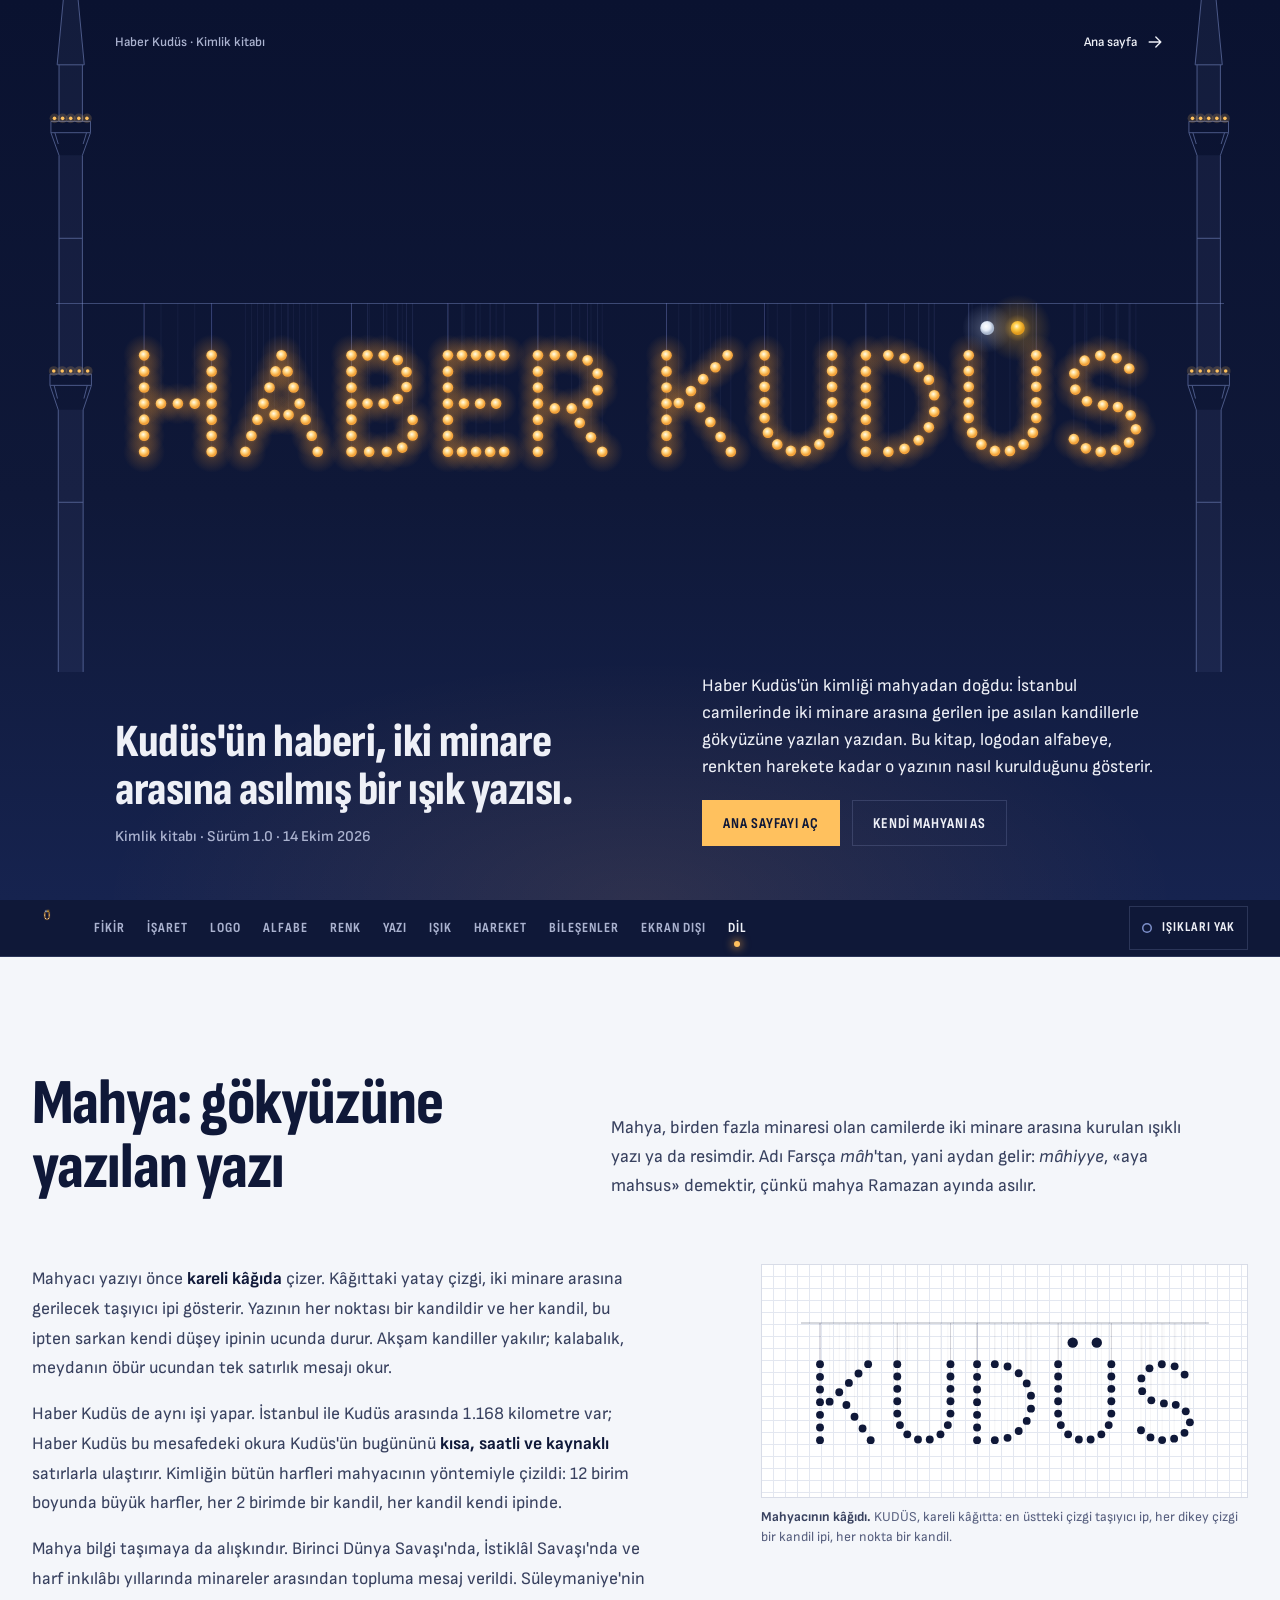
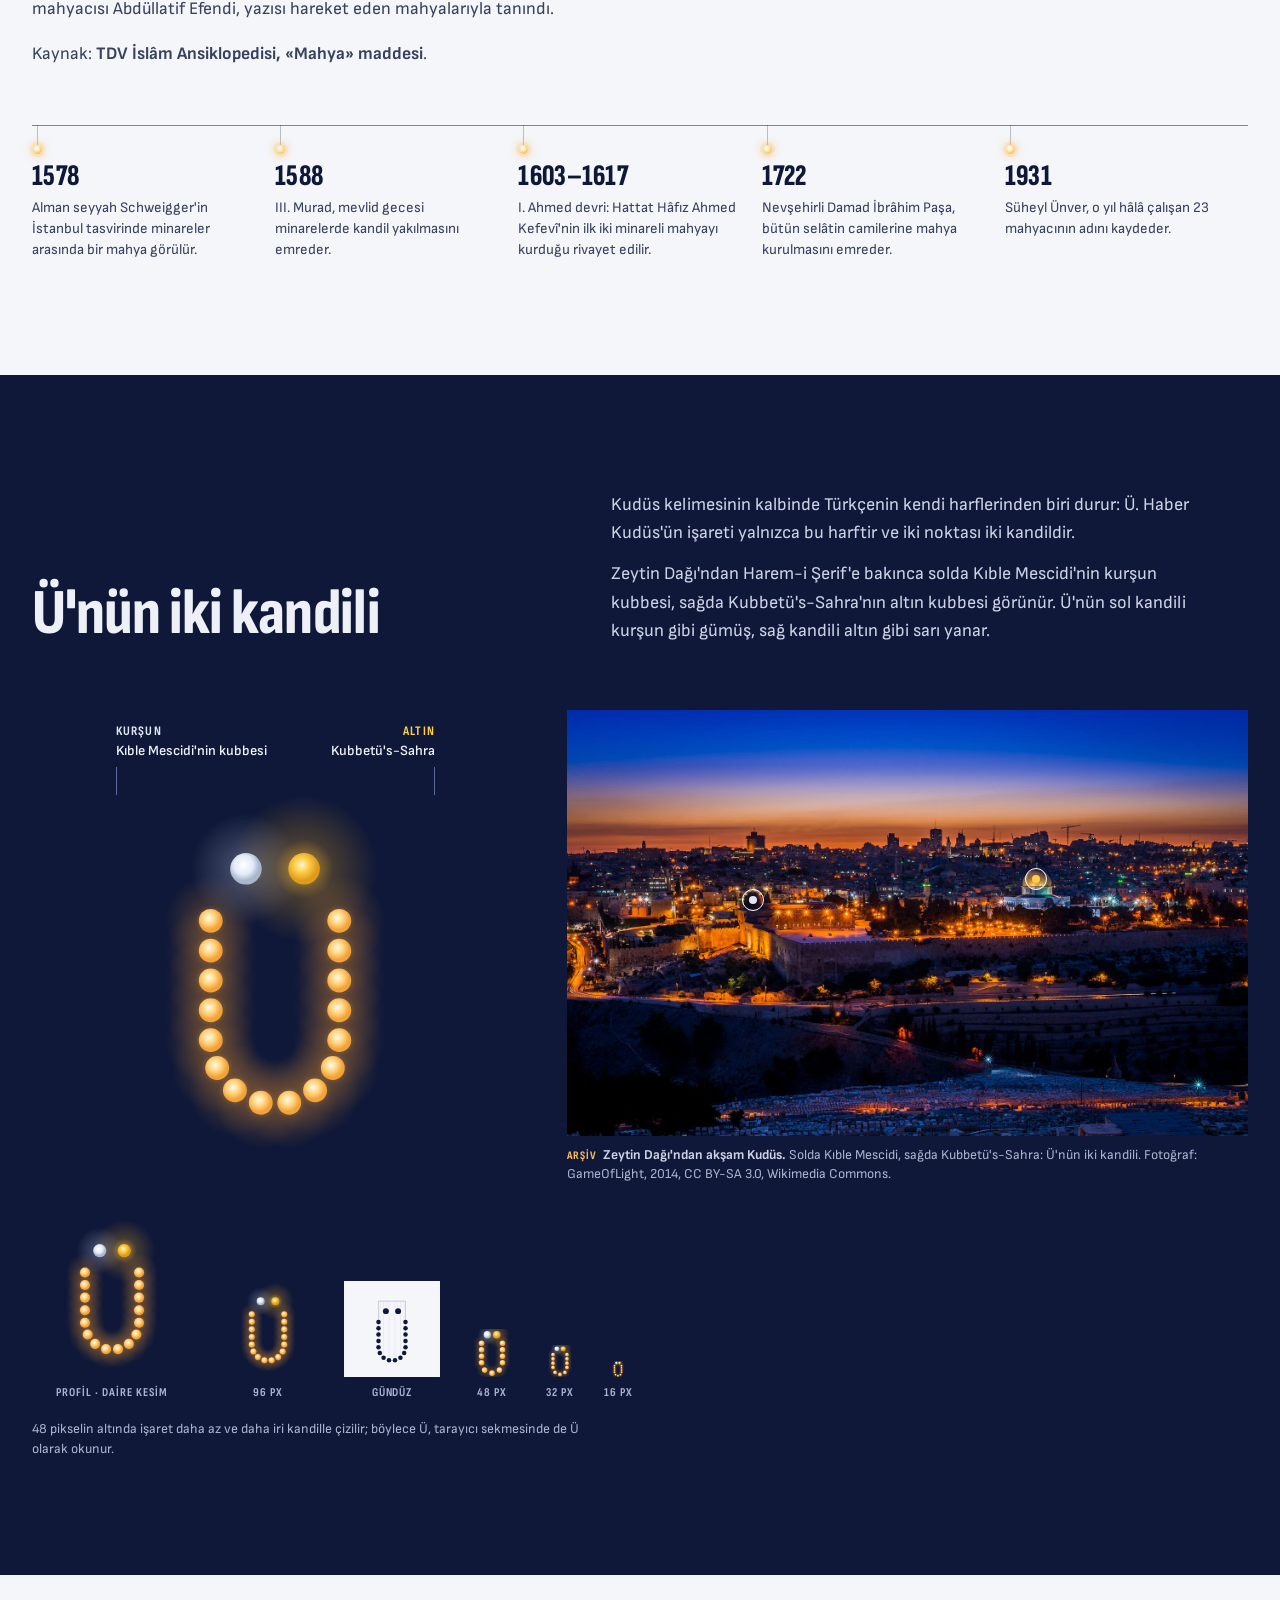
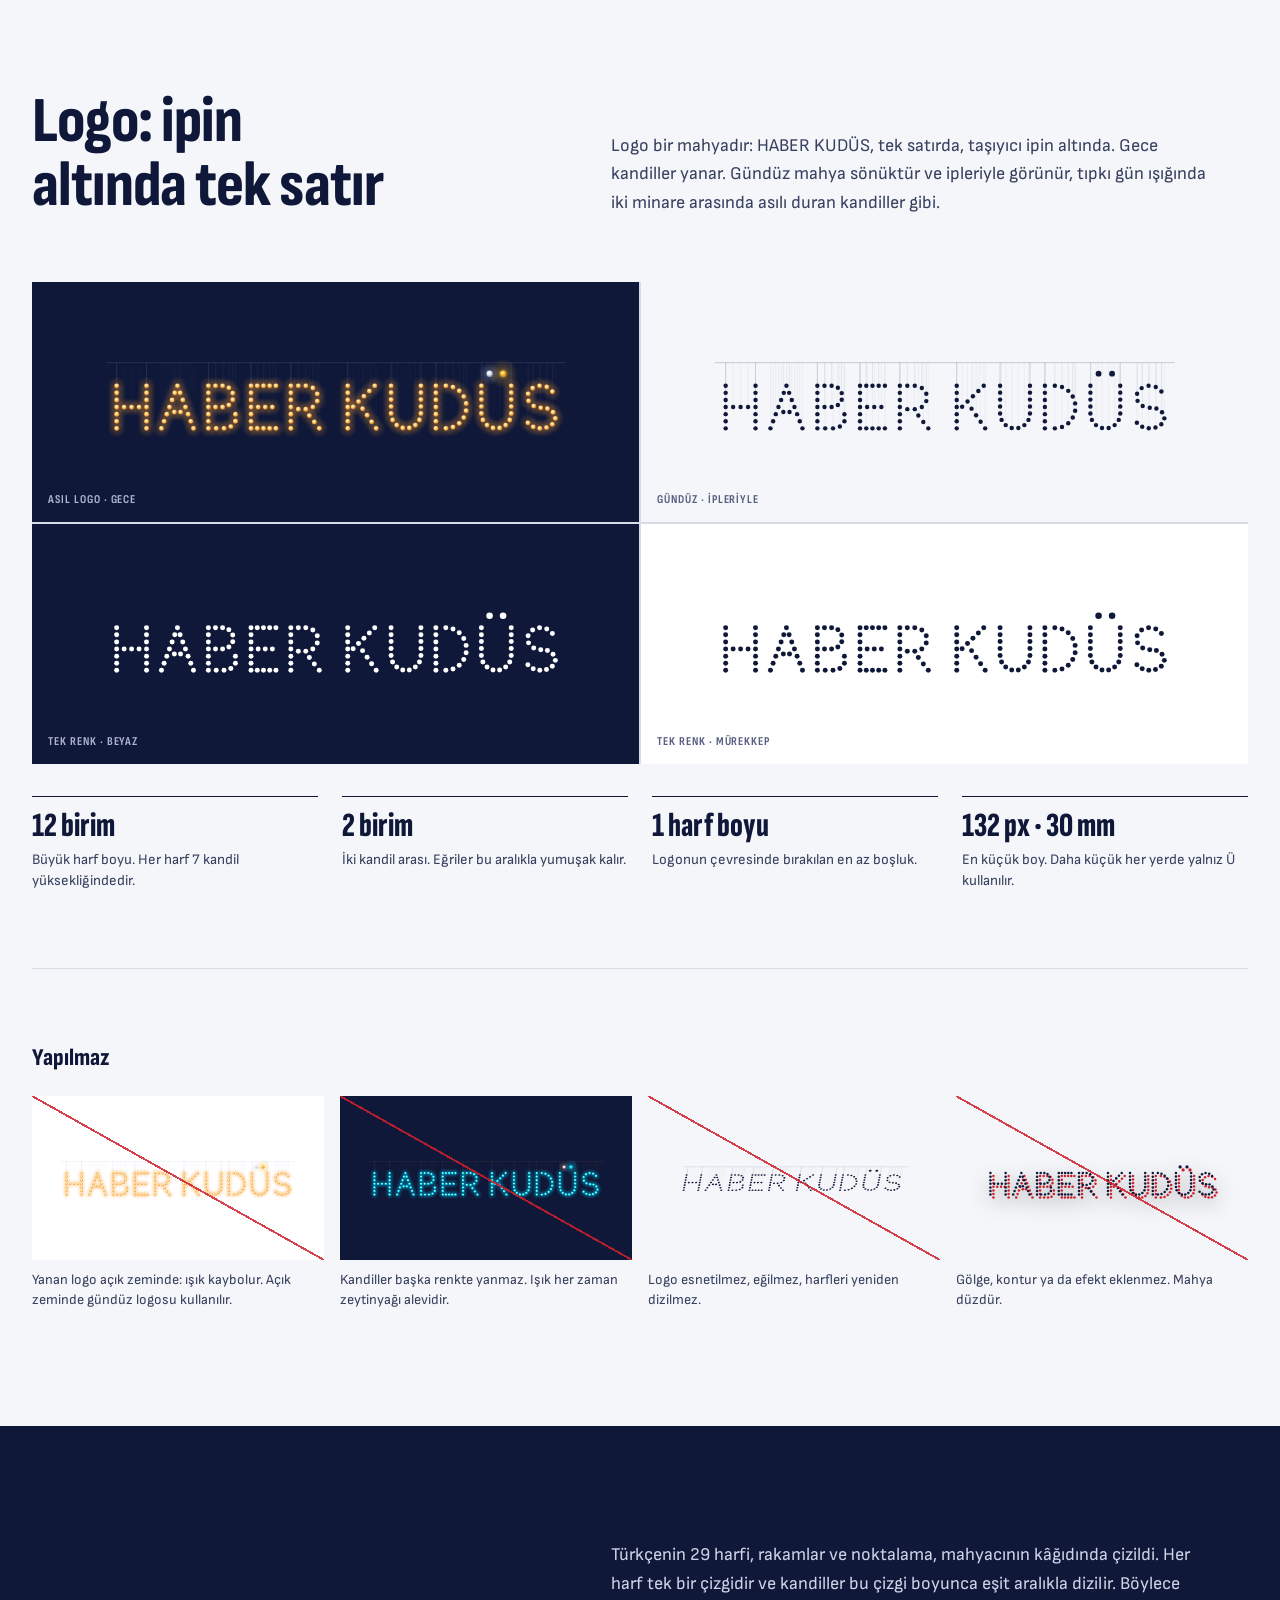
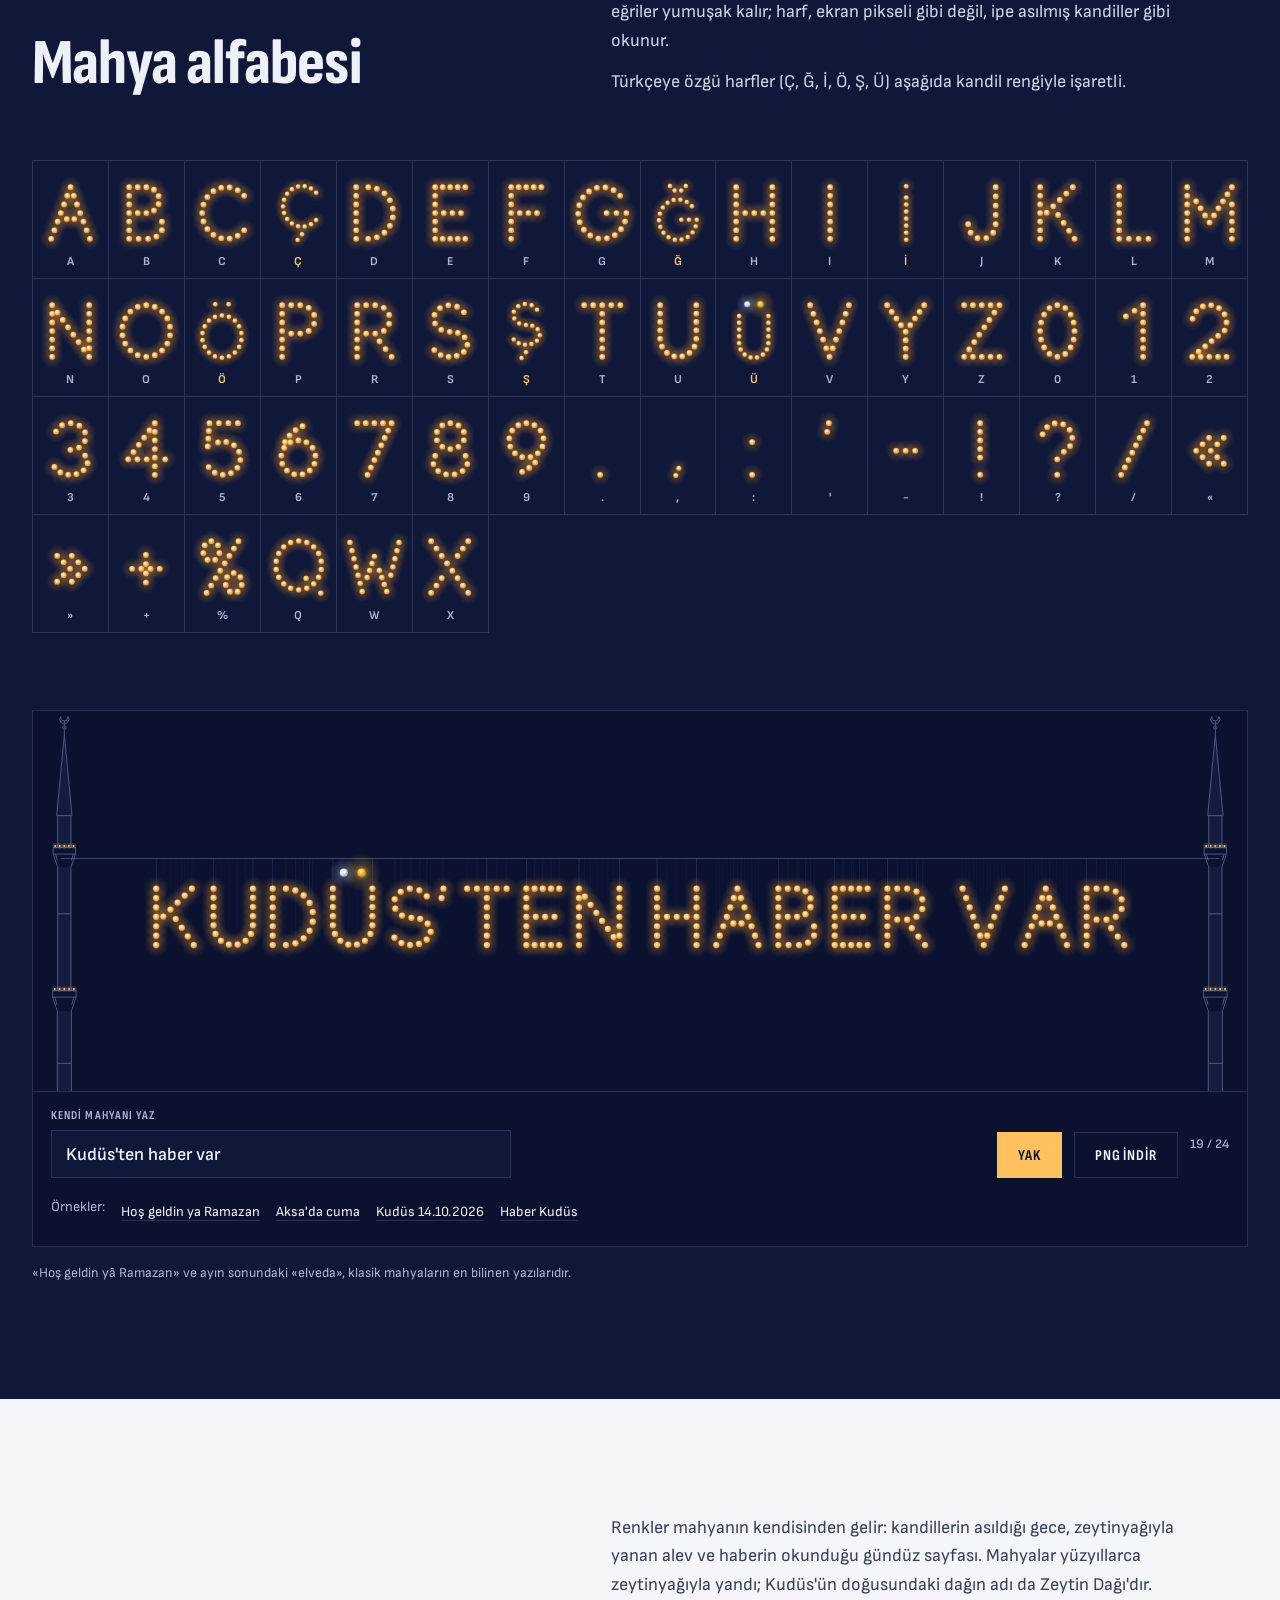
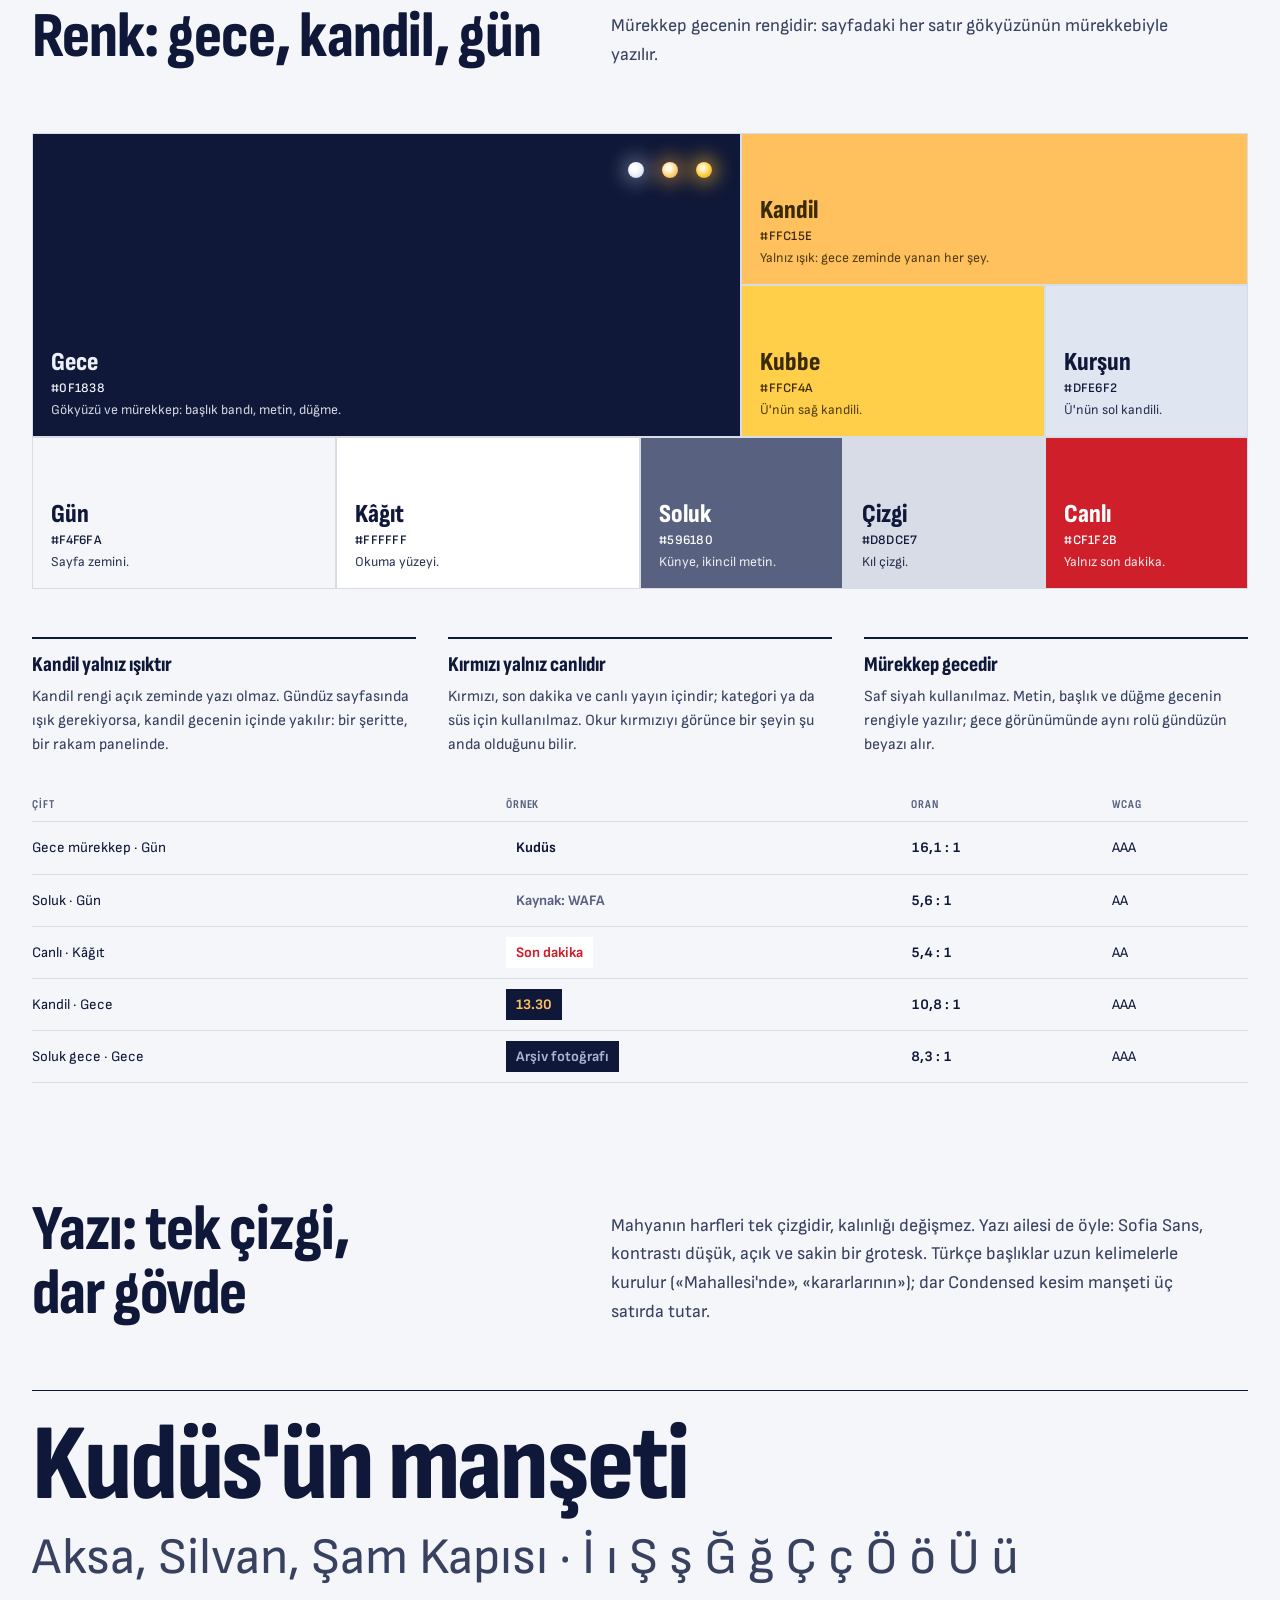
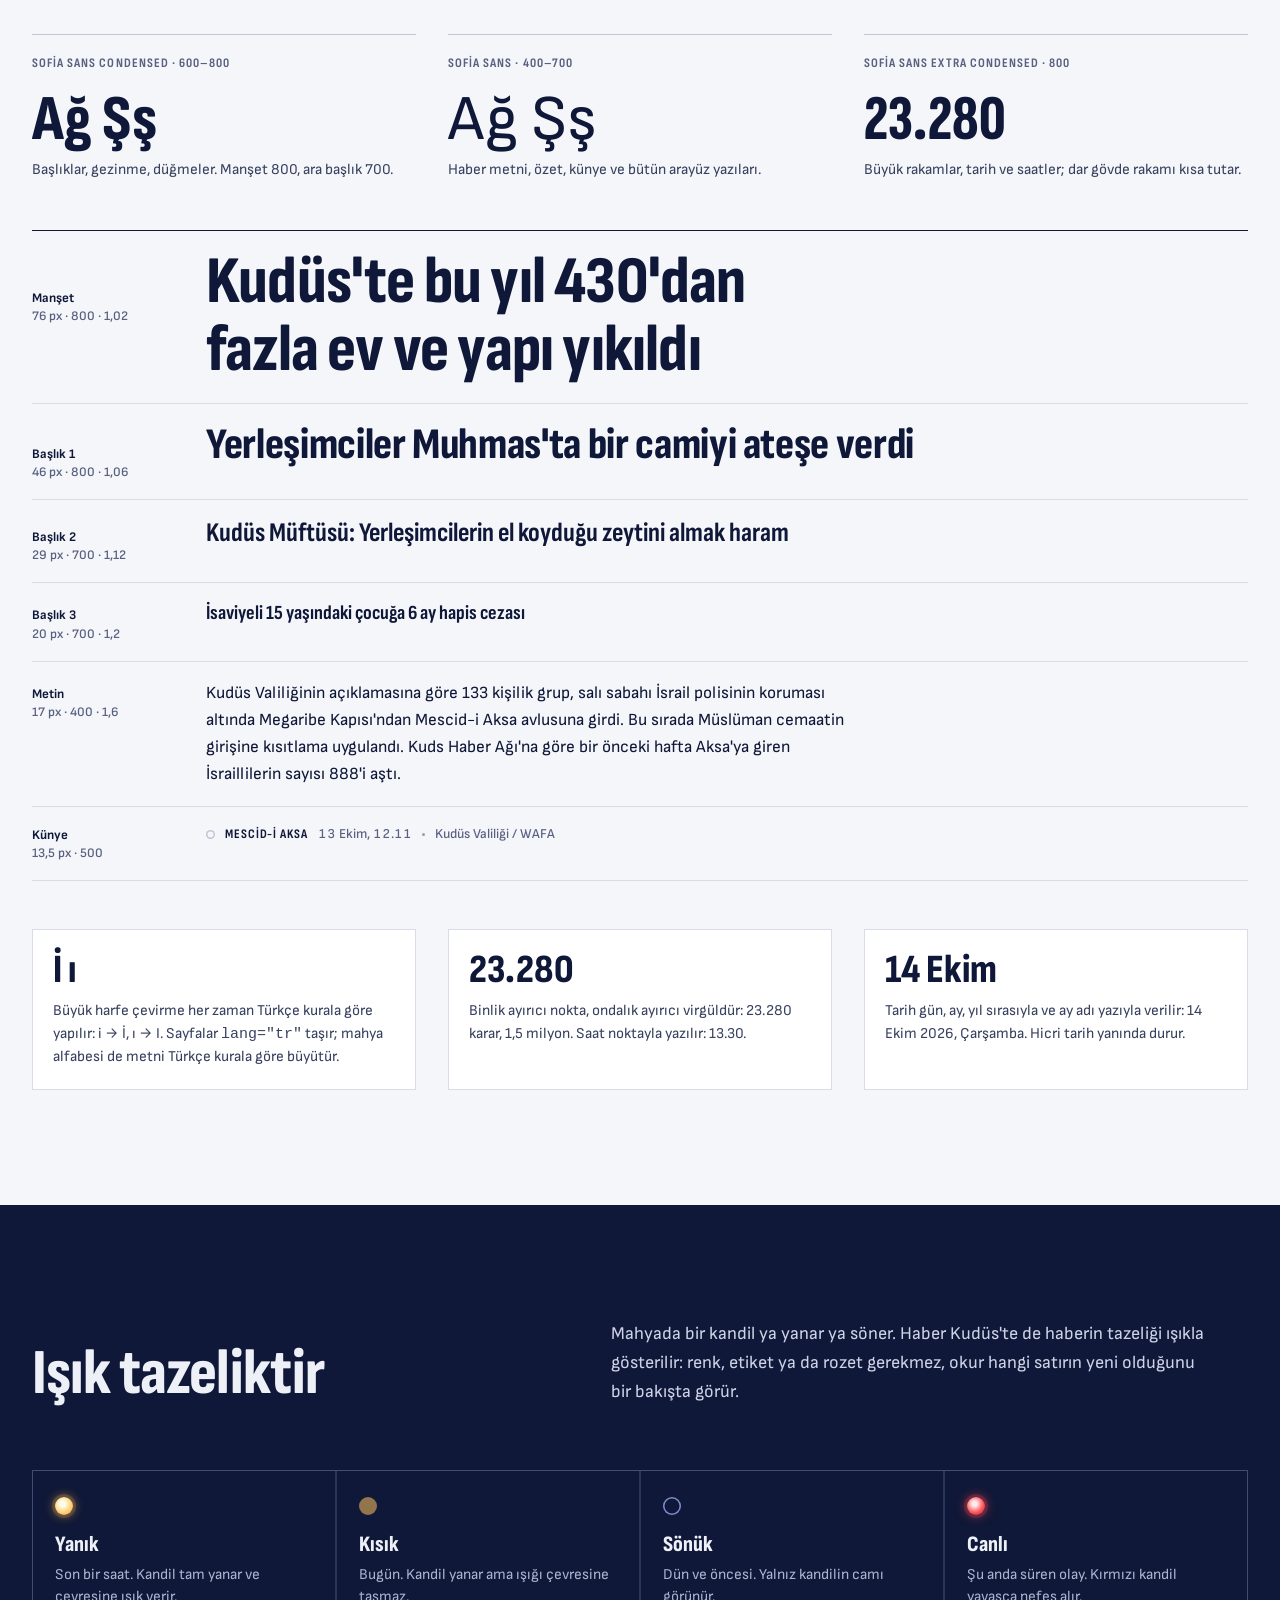
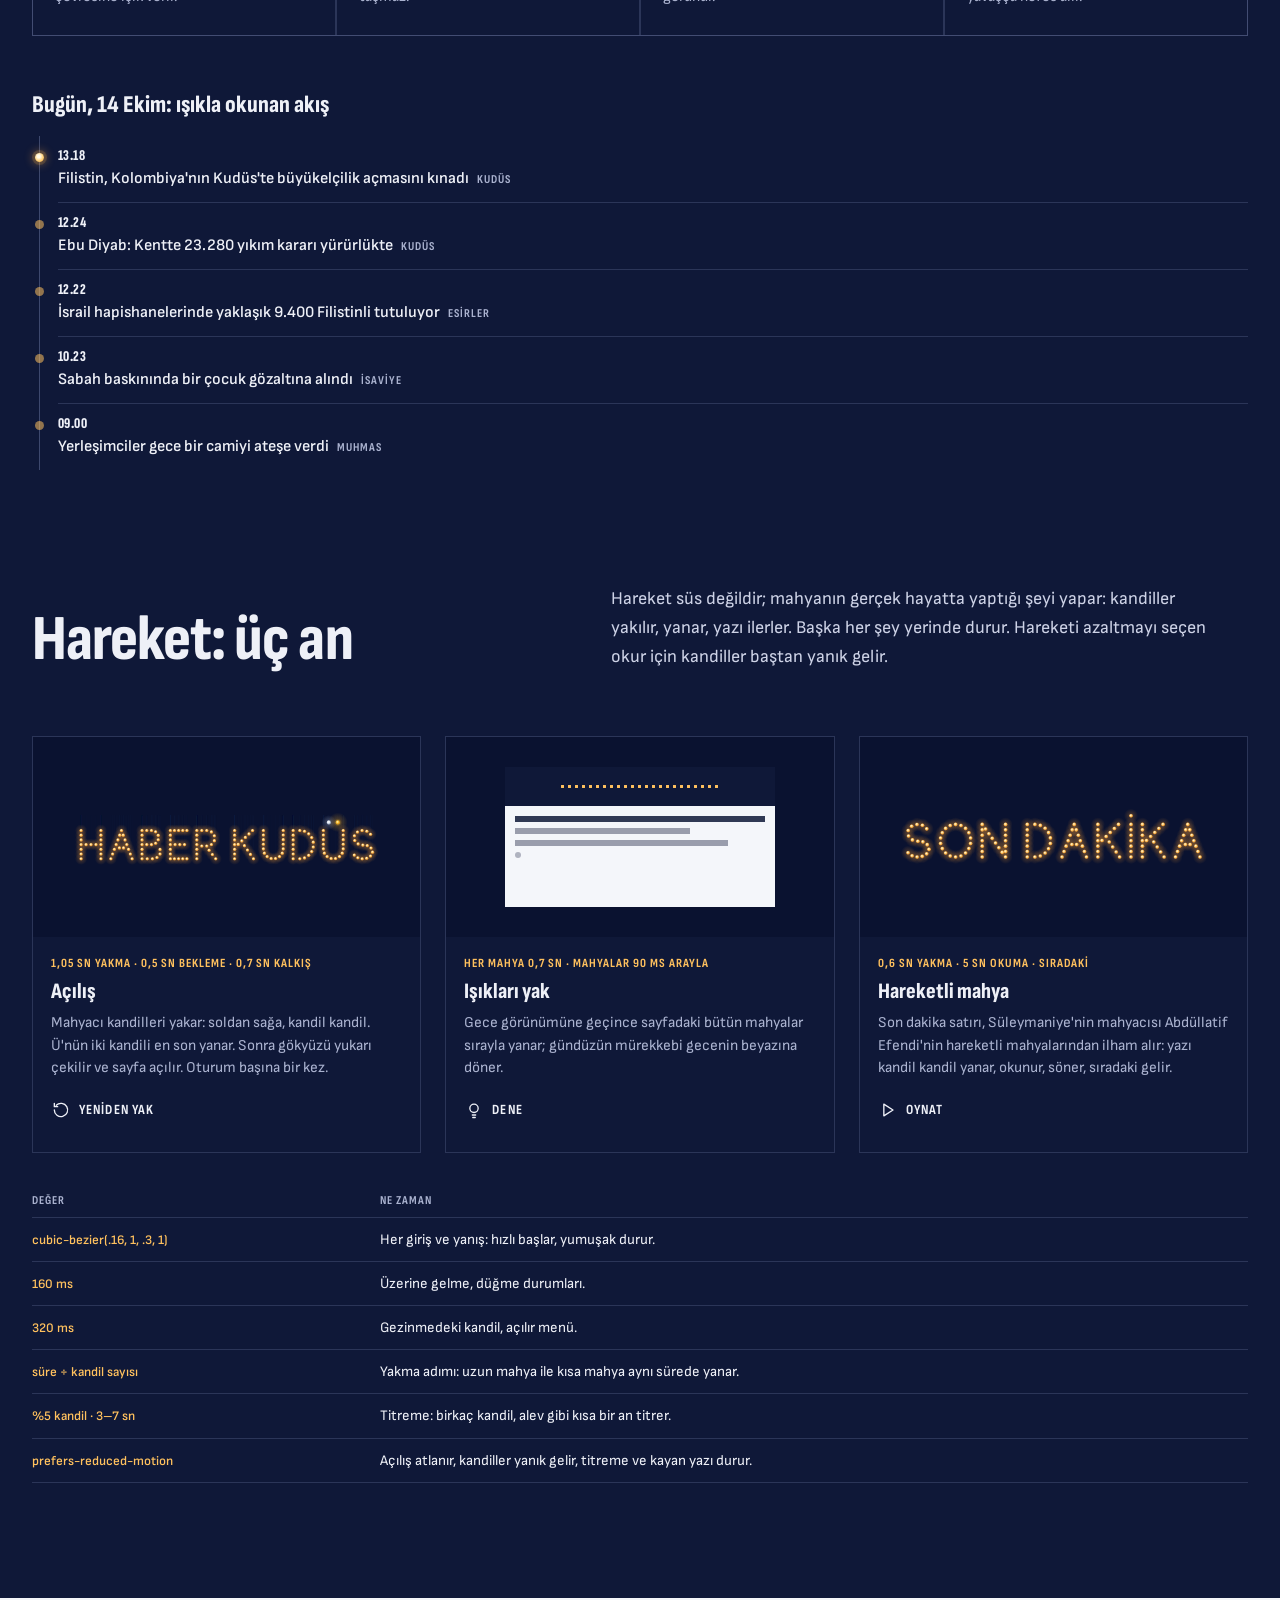
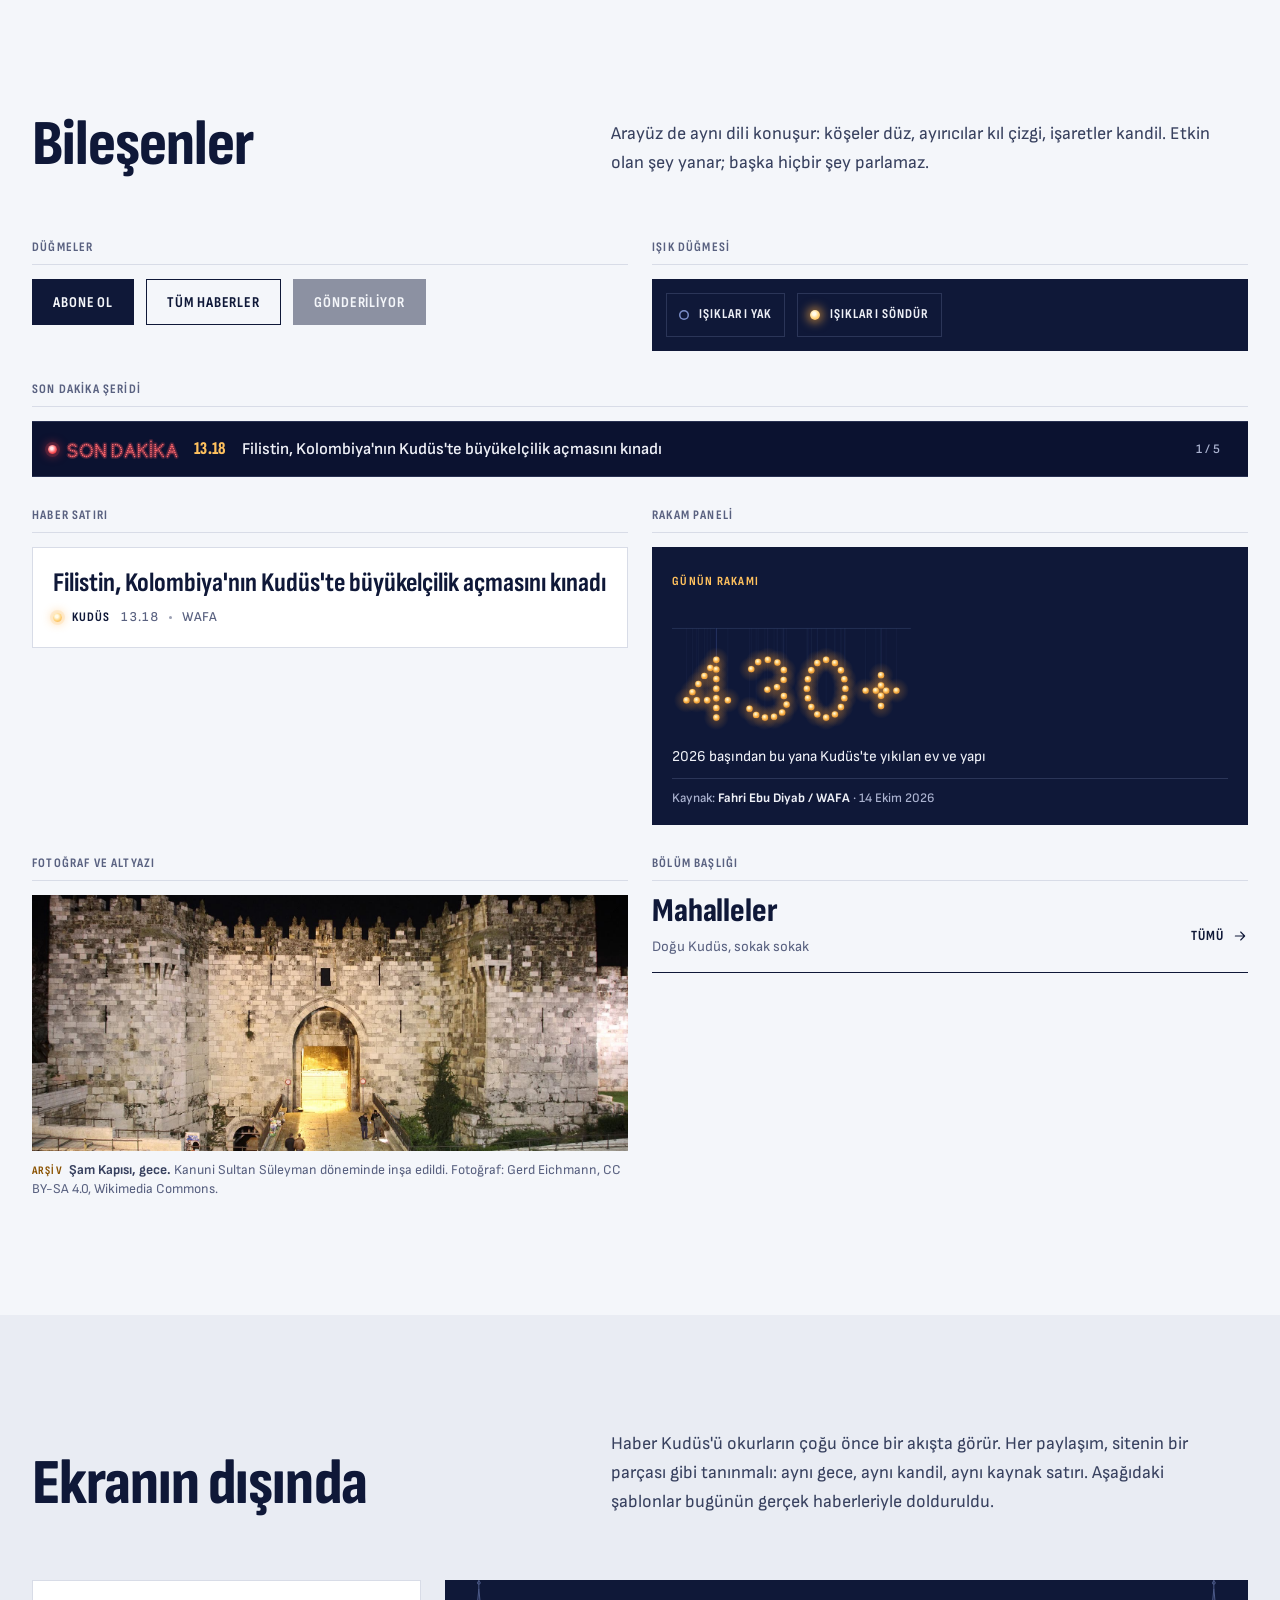
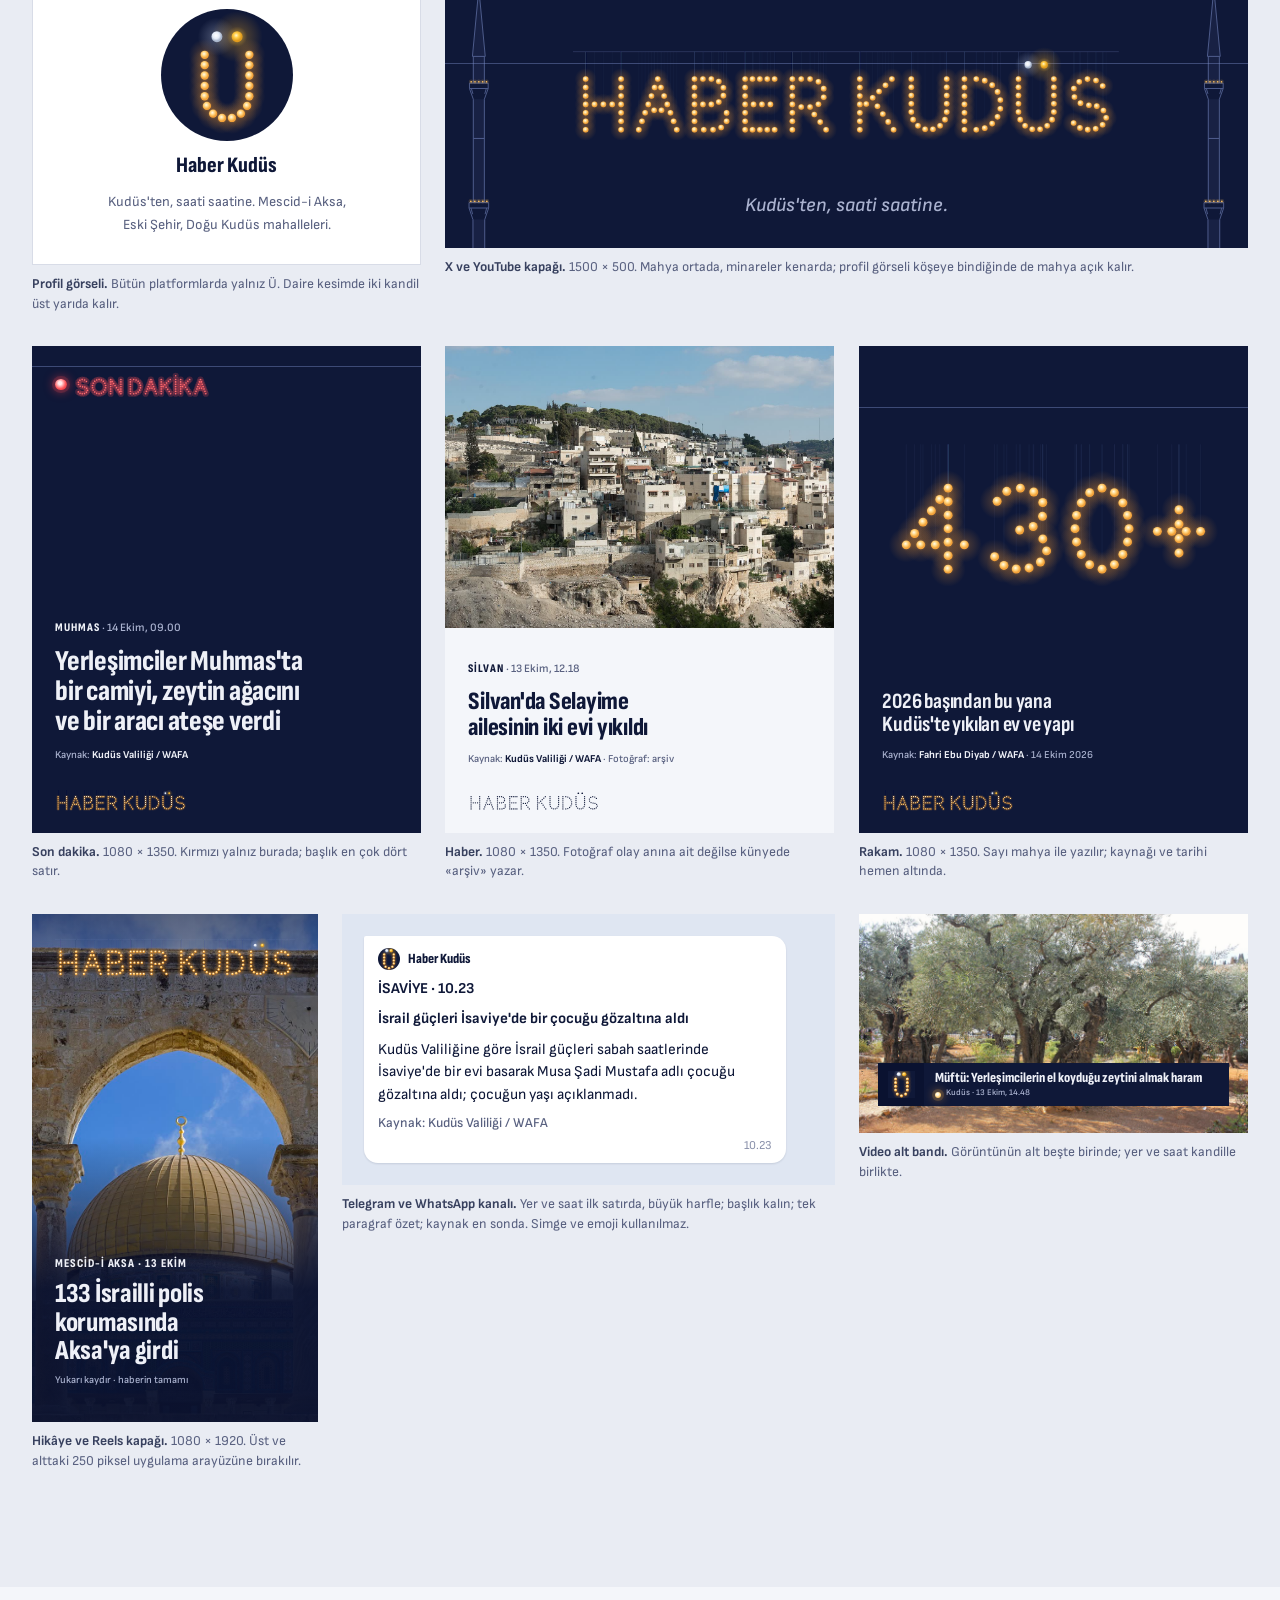
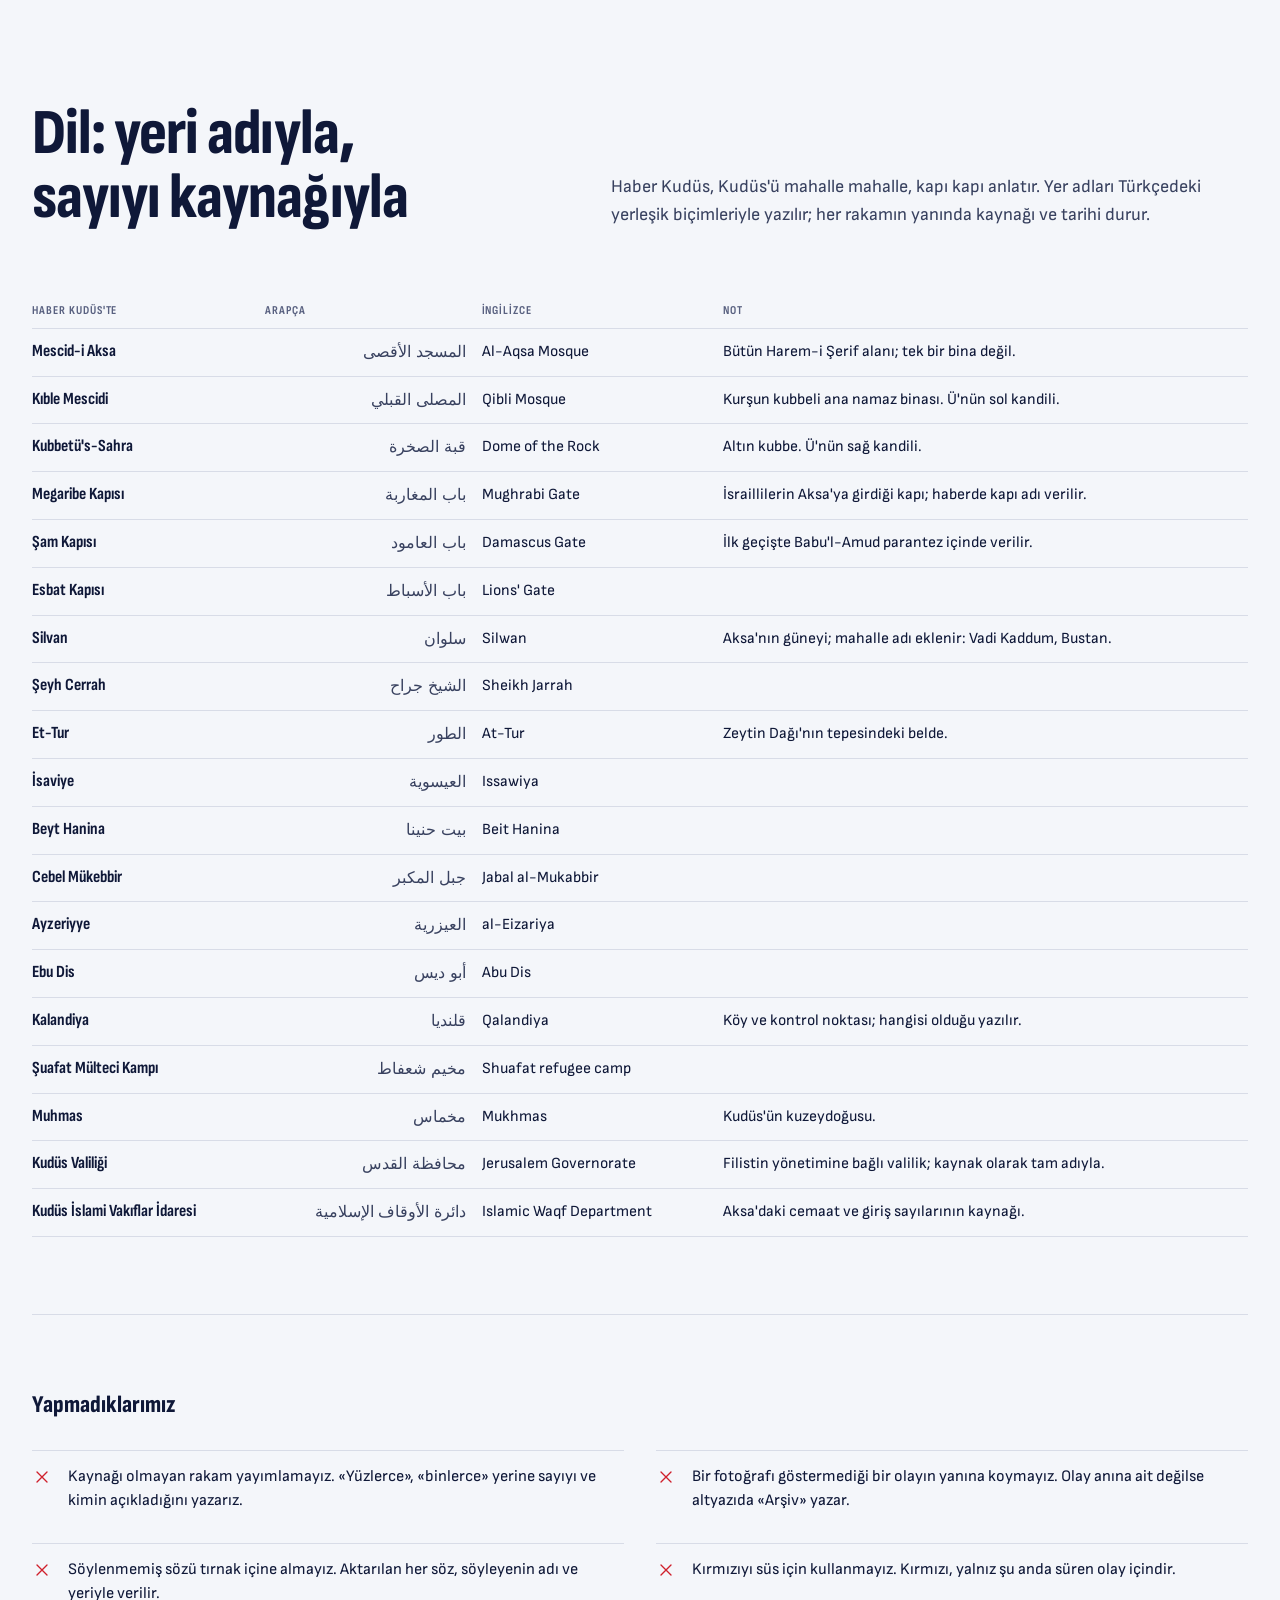
==== index.html @ 851c2f0e "Add Haber Kudüs mahya identity and homepage prototype Visual identity built from scratch around the " ====
<!doctype html>
<html lang="tr">
<head>
<meta charset="utf-8">
<meta name="viewport" content="width=device-width,initial-scale=1,viewport-fit=cover">
<meta name="robots" content="noindex,nofollow">
<title>Haber Kudüs — Kimlik kitabı</title>
<meta name="description" content="Haber Kudüs kurum kimliği: mahyadan doğan logo, alfabe, renk, yazı ve hareket.">
<meta name="theme-color" content="#0f1838">
<link rel="icon" href="assets/brand/favicon.svg?v=1" type="image/svg+xml">
<link rel="preconnect" href="https://fonts.googleapis.com">
<link rel="preconnect" href="https://fonts.gstatic.com" crossorigin>
<link href="https://fonts.googleapis.com/css2?family=Sofia+Sans:ital,wght@0,400;0,500;0,600;0,700;0,800;1,400;1,500&family=Sofia+Sans+Condensed:wght@600;700;800&family=Sofia+Sans+Extra+Condensed:wght@700;800&display=swap" rel="stylesheet">
<link rel="stylesheet" href="assets/css/kudus.css?v=1">
<link rel="stylesheet" href="assets/css/home.css?v=1">
<link rel="stylesheet" href="assets/css/brand.css?v=1">
<script>(function(d){d.classList.add('js');var t;try{t=localStorage.getItem('hk-tema')}catch(e){}if(!t&&matchMedia('(prefers-color-scheme: dark)').matches)t='dark';d.dataset.theme=t||'light';if(/[?&]cekim/.test(location.search))d.classList.add('cekim')})(document.documentElement)</script>
</head>
<body>
<!--
THESIS: Haber Kudüs is a mahya strung between Istanbul and Jerusalem: Jerusalem's news written in lamps for a Turkish reader. Refuses the Turkish portal (red SON DAKİKA band, slider, card grid) and the cream broadsheet.
OWN-WORLD: night indigo sky #0f1838 holding olive-oil lamps #ffc15e; cool day page #f4f6fa; ink is the night; red only for live. Lamps sampled along monoline glyphs, each on its thread from one carrier rope; two pencil minarets bound every sky. Sofia Sans Condensed / Sofia Sans; square corners; hairlines; light = freshness.
STORY: the book shows how the mahya becomes a logo, an alphabet, a palette, a light grammar and social formats, and lets the reader hang their own mahya.
FIRST VIEWPORT: full night sky, minarets at both edges, rope, HABER KUDÜS lighting lamp by lamp, title and two actions below.
FORM: model pick (my grounded #1, Mahya); seed b1a0cf79.
FINISH: unreviewed and undocumented is unfinished; this build ends with the finish review, the verdict, and DESIGN.md
-->
<a class="skip" href="#fikir">İçeriğe geç</a>

<header class="kapak" id="kapak">
  <div class="kapak__ust">
    <span>Haber Kudüs · Kimlik kitabı</span>
    <a href="home.html">Ana sayfa <svg class="ico" viewBox="0 0 24 24" aria-hidden="true"><path d="M5 12h14M13 6l6 6-6 6"/></svg></a>
  </div>
  <div class="kapak__sahne">
    <!--@mahya:minare-sol--><svg xmlns="http://www.w3.org/2000/svg" viewBox="0 0 40 420" class="minare" aria-hidden="true" focusable="false" data-minare="sol"><path class="minare__shade" d="M20 22L12.8 98H27.2Z M13.8 98H26.2V128H13.8Z M13.8 146H26.2V262H13.8Z M13.4 281H26.6V420H13.4Z"/><path class="minare__body" d="M20 22V9M18.4 15.5a1.6 1.6 0 1 0 3.2 0a1.6 1.6 0 1 0 -3.2 0M23.2 5.2a4.2 4.2 0 1 1 -6.4 0a3.3 3.3 0 1 0 6.4 0M20 22L12.8 98H27.2ZM13.8 98V128M26.2 98V128M9.5 128H30.5V134H9.5ZM9.5 134L13.8 146M30.5 134L26.2 146M11.6 134L13.4 140M28.4 134L26.6 140M13.8 146V262M26.2 146V262M13.8 190H26.2M9 262H31V268H9ZM9 268L13.4 281M31 268L26.6 281M11.2 268L13 275M28.8 268L27 275M13.4 281V420M26.6 281V420M13.4 330H26.6"/><circle class="minare__glow" cx="11.4" cy="126.4" r="2.6"/><circle class="minare__lamp" cx="11.4" cy="126.4" r=".95"/><circle class="minare__glow" cx="15.7" cy="126.4" r="2.6"/><circle class="minare__lamp" cx="15.7" cy="126.4" r=".95"/><circle class="minare__glow" cx="20" cy="126.4" r="2.6"/><circle class="minare__lamp" cx="20" cy="126.4" r=".95"/><circle class="minare__glow" cx="24.3" cy="126.4" r="2.6"/><circle class="minare__lamp" cx="24.3" cy="126.4" r=".95"/><circle class="minare__glow" cx="28.6" cy="126.4" r="2.6"/><circle class="minare__lamp" cx="28.6" cy="126.4" r=".95"/><circle class="minare__glow" cx="11" cy="260.4" r="2.6"/><circle class="minare__lamp" cx="11" cy="260.4" r=".95"/><circle class="minare__glow" cx="15.5" cy="260.4" r="2.6"/><circle class="minare__lamp" cx="15.5" cy="260.4" r=".95"/><circle class="minare__glow" cx="20" cy="260.4" r="2.6"/><circle class="minare__lamp" cx="20" cy="260.4" r=".95"/><circle class="minare__glow" cx="24.5" cy="260.4" r="2.6"/><circle class="minare__lamp" cx="24.5" cy="260.4" r=".95"/><circle class="minare__glow" cx="29" cy="260.4" r="2.6"/><circle class="minare__lamp" cx="29" cy="260.4" r=".95"/></svg><!--/@mahya-->
    <!--@mahya:minare-sag--><svg xmlns="http://www.w3.org/2000/svg" viewBox="0 0 40 420" class="minare" aria-hidden="true" focusable="false" data-minare="sag"><path class="minare__shade" d="M20 22L12.8 98H27.2Z M13.8 98H26.2V128H13.8Z M13.8 146H26.2V262H13.8Z M13.4 281H26.6V420H13.4Z"/><path class="minare__body" d="M20 22V9M18.4 15.5a1.6 1.6 0 1 0 3.2 0a1.6 1.6 0 1 0 -3.2 0M23.2 5.2a4.2 4.2 0 1 1 -6.4 0a3.3 3.3 0 1 0 6.4 0M20 22L12.8 98H27.2ZM13.8 98V128M26.2 98V128M9.5 128H30.5V134H9.5ZM9.5 134L13.8 146M30.5 134L26.2 146M11.6 134L13.4 140M28.4 134L26.6 140M13.8 146V262M26.2 146V262M13.8 190H26.2M9 262H31V268H9ZM9 268L13.4 281M31 268L26.6 281M11.2 268L13 275M28.8 268L27 275M13.4 281V420M26.6 281V420M13.4 330H26.6"/><circle class="minare__glow" cx="11.4" cy="126.4" r="2.6"/><circle class="minare__lamp" cx="11.4" cy="126.4" r=".95"/><circle class="minare__glow" cx="15.7" cy="126.4" r="2.6"/><circle class="minare__lamp" cx="15.7" cy="126.4" r=".95"/><circle class="minare__glow" cx="20" cy="126.4" r="2.6"/><circle class="minare__lamp" cx="20" cy="126.4" r=".95"/><circle class="minare__glow" cx="24.3" cy="126.4" r="2.6"/><circle class="minare__lamp" cx="24.3" cy="126.4" r=".95"/><circle class="minare__glow" cx="28.6" cy="126.4" r="2.6"/><circle class="minare__lamp" cx="28.6" cy="126.4" r=".95"/><circle class="minare__glow" cx="11" cy="260.4" r="2.6"/><circle class="minare__lamp" cx="11" cy="260.4" r=".95"/><circle class="minare__glow" cx="15.5" cy="260.4" r="2.6"/><circle class="minare__lamp" cx="15.5" cy="260.4" r=".95"/><circle class="minare__glow" cx="20" cy="260.4" r="2.6"/><circle class="minare__lamp" cx="20" cy="260.4" r=".95"/><circle class="minare__glow" cx="24.5" cy="260.4" r="2.6"/><circle class="minare__lamp" cx="24.5" cy="260.4" r=".95"/><circle class="minare__glow" cx="29" cy="260.4" r="2.6"/><circle class="minare__lamp" cx="29" cy="260.4" r=".95"/></svg><!--/@mahya-->
    <span class="kapak__ip" data-ip aria-hidden="true"></span>
    <!--@mahya:masthead--><svg xmlns="http://www.w3.org/2000/svg" viewBox="-3 -9.5 129.4 24.5" class="mahya mahya--night" role="img" aria-label="Haber Kudüs" data-mahya="masthead"><defs><radialGradient id="mhh"><stop offset="0" stop-color="#ffb648" stop-opacity=".55"/><stop offset=".35" stop-color="#ff9f2e" stop-opacity=".18"/><stop offset="1" stop-color="#ff9f2e" stop-opacity="0"/></radialGradient><radialGradient id="mhc" cx=".42" cy=".38"><stop offset="0" stop-color="#fffbe9"/><stop offset=".55" stop-color="#ffd27a"/><stop offset="1" stop-color="#f3a23a"/></radialGradient><radialGradient id="mhk" cx=".42" cy=".38"><stop offset="0" stop-color="#fff6d1"/><stop offset=".45" stop-color="#ffcf4a"/><stop offset="1" stop-color="#e09a1c"/></radialGradient><radialGradient id="mhs" cx=".42" cy=".38"><stop offset="0" stop-color="#ffffff"/><stop offset=".6" stop-color="#e4ebf7"/><stop offset="1" stop-color="#a9b6cc"/></radialGradient><radialGradient id="mhkh"><stop offset="0" stop-color="#ffc83a" stop-opacity=".75"/><stop offset=".4" stop-color="#ffb21f" stop-opacity=".22"/><stop offset="1" stop-color="#ffb21f" stop-opacity="0"/></radialGradient><radialGradient id="mhsh"><stop offset="0" stop-color="#dfe8ff" stop-opacity=".3"/><stop offset="1" stop-color="#dfe8ff" stop-opacity="0"/></radialGradient></defs><g class="mahya__rig"><line class="mahya__rope" x1="-3" y1="-6.5" x2="126.4" y2="-6.5"/><path class="mahya__threads" d="M0 -6.5V0M0 -6.5V2M0 -6.5V4M0 -6.5V6M0 -6.5V8M0 -6.5V10M0 -6.5V12M8.4 -6.5V0M8.4 -6.5V2M8.4 -6.5V4M8.4 -6.5V6M8.4 -6.5V8M8.4 -6.5V10M8.4 -6.5V12M2.1 -6.5V6M4.2 -6.5V6M6.3 -6.5V6M12.6 -6.5V12M13.35 -6.5V10M14.1 -6.5V8M14.85 -6.5V6M15.6 -6.5V4M16.35 -6.5V2M17.1 -6.5V0M17.85 -6.5V2M18.6 -6.5V4M19.35 -6.5V6M20.1 -6.5V8M20.85 -6.5V10M21.6 -6.5V12M16.23 -6.5V7.4M17.97 -6.5V7.4M25.8 -6.5V0M25.8 -6.5V2M25.8 -6.5V4M25.8 -6.5V6M25.8 -6.5V8M25.8 -6.5V10M25.8 -6.5V12M27.8 -6.5V0M29.8 -6.5V0M31.56 -6.5V0.57M32.65 -6.5V2.07M32.65 -6.5V3.93M31.56 -6.5V5.43M29.8 -6.5V6M27.8 -6.5V6M33.41 -6.5V8.02M33.41 -6.5V9.98M32.12 -6.5V11.48M30.2 -6.5V12M28 -6.5V12M37.8 -6.5V0M37.8 -6.5V2M37.8 -6.5V4M37.8 -6.5V6M37.8 -6.5V8M37.8 -6.5V10M37.8 -6.5V12M39.55 -6.5V0M41.3 -6.5V0M43.05 -6.5V0M44.8 -6.5V0M39.8 -6.5V6M41.8 -6.5V6M43.8 -6.5V6M39.55 -6.5V12M41.3 -6.5V12M43.05 -6.5V12M44.8 -6.5V12M49 -6.5V0M49 -6.5V2M49 -6.5V4M49 -6.5V6M49 -6.5V8M49 -6.5V10M49 -6.5V12M51.1 -6.5V0M53.2 -6.5V0M55.18 -6.5V0.62M56.43 -6.5V2.27M56.43 -6.5V4.33M55.18 -6.5V5.98M53.2 -6.5V6.6M51.1 -6.5V6.6M54.2 -6.5V8.4M55.6 -6.5V10.2M57 -6.5V12M65 -6.5V0M65 -6.5V2M65 -6.5V4M65 -6.5V6M65 -6.5V8M65 -6.5V10M65 -6.5V12M72.6 -6.5V0M71.08 -6.5V1.48M69.56 -6.5V2.96M68.04 -6.5V4.44M66.52 -6.5V5.92M69.17 -6.5V6.45M70.45 -6.5V8.3M71.72 -6.5V10.15M73 -6.5V12M77.2 -6.5V0M77.2 -6.5V1.95M77.2 -6.5V3.9M77.2 -6.5V5.85M77.2 -6.5V7.8M77.62 -6.5V9.62M78.78 -6.5V11.08M80.47 -6.5V11.89M82.33 -6.5V11.89M84.02 -6.5V11.08M85.18 -6.5V9.62M85.6 -6.5V7.8M85.6 -6.5V5.85M85.6 -6.5V3.9M85.6 -6.5V1.95M85.6 -6.5V0M89.8 -6.5V0M89.8 -6.5V2M89.8 -6.5V4M89.8 -6.5V6M89.8 -6.5V8M89.8 -6.5V10M89.8 -6.5V12M92.6 -6.5V0M94.61 -6.5V0.37M96.37 -6.5V1.44M97.64 -6.5V3.04M98.31 -6.5V4.97M98.31 -6.5V7.03M97.64 -6.5V8.96M96.37 -6.5V10.56M94.61 -6.5V11.63M92.6 -6.5V12M102.6 -6.5V0M102.6 -6.5V1.95M102.6 -6.5V3.9M102.6 -6.5V5.85M102.6 -6.5V7.8M103.02 -6.5V9.62M104.18 -6.5V11.08M105.87 -6.5V11.89M107.73 -6.5V11.89M109.42 -6.5V11.08M110.58 -6.5V9.62M111 -6.5V7.8M111 -6.5V5.85M111 -6.5V3.9M111 -6.5V1.95M111 -6.5V0M104.9 -6.5V-3.4M108.7 -6.5V-3.4M122.57 -6.5V1.64M120.99 -6.5V0.34M118.97 -6.5V0.01M117.02 -6.5V0.66M115.74 -6.5V2.25M115.87 -6.5V4.26M117.31 -6.5V5.71M119.3 -6.5V6.2M121.17 -6.5V6.42M122.75 -6.5V7.45M123.4 -6.5V9.19M122.55 -6.5V10.84M120.91 -6.5V11.76M119.02 -6.5V11.99M117.18 -6.5V11.57M115.68 -6.5V10.43"/></g><g class="mahya__halos"><circle cx="0" cy="0" r="2.6" fill="url(#mhh)" style="--i:0"/><circle cx="0" cy="2" r="2.6" fill="url(#mhh)" style="--i:1"/><circle cx="0" cy="4" r="2.6" fill="url(#mhh)" style="--i:2"/><circle cx="0" cy="6" r="2.6" fill="url(#mhh)" style="--i:3"/><circle cx="0" cy="8" r="2.6" fill="url(#mhh)" style="--i:4"/><circle cx="0" cy="10" r="2.6" fill="url(#mhh)" style="--i:5"/><circle cx="0" cy="12" r="2.6" fill="url(#mhh)" style="--i:6"/><circle cx="8.4" cy="0" r="2.6" fill="url(#mhh)" style="--i:10"/><circle cx="8.4" cy="2" r="2.6" fill="url(#mhh)" style="--i:11"/><circle cx="8.4" cy="4" r="2.6" fill="url(#mhh)" style="--i:12"/><circle cx="8.4" cy="6" r="2.6" fill="url(#mhh)" style="--i:13"/><circle cx="8.4" cy="8" r="2.6" fill="url(#mhh)" style="--i:14"/><circle cx="8.4" cy="10" r="2.6" fill="url(#mhh)" style="--i:15"/><circle cx="8.4" cy="12" r="2.6" fill="url(#mhh)" style="--i:16"/><circle cx="2.1" cy="6" r="2.6" fill="url(#mhh)" style="--i:7"/><circle cx="4.2" cy="6" r="2.6" fill="url(#mhh)" style="--i:8"/><circle cx="6.3" cy="6" r="2.6" fill="url(#mhh)" style="--i:9"/><circle cx="12.6" cy="12" r="2.6" fill="url(#mhh)" style="--i:17"/><circle cx="13.35" cy="10" r="2.6" fill="url(#mhh)" style="--i:18"/><circle cx="14.1" cy="8" r="2.6" fill="url(#mhh)" style="--i:19"/><circle cx="14.85" cy="6" r="2.6" fill="url(#mhh)" style="--i:20"/><circle cx="15.6" cy="4" r="2.6" fill="url(#mhh)" style="--i:21"/><circle cx="16.35" cy="2" r="2.6" fill="url(#mhh)" style="--i:22"/><circle cx="17.1" cy="0" r="2.6" fill="url(#mhh)" style="--i:23"/><circle cx="17.85" cy="2" r="2.6" fill="url(#mhh)" style="--i:25"/><circle cx="18.6" cy="4" r="2.6" fill="url(#mhh)" style="--i:27"/><circle cx="19.35" cy="6" r="2.6" fill="url(#mhh)" style="--i:28"/><circle cx="20.1" cy="8" r="2.6" fill="url(#mhh)" style="--i:29"/><circle cx="20.85" cy="10" r="2.6" fill="url(#mhh)" style="--i:30"/><circle cx="21.6" cy="12" r="2.6" fill="url(#mhh)" style="--i:31"/><circle cx="16.23" cy="7.4" r="2.6" fill="url(#mhh)" style="--i:24"/><circle cx="17.97" cy="7.4" r="2.6" fill="url(#mhh)" style="--i:26"/><circle cx="25.8" cy="0" r="2.6" fill="url(#mhh)" style="--i:32"/><circle cx="25.8" cy="2" r="2.6" fill="url(#mhh)" style="--i:33"/><circle cx="25.8" cy="4" r="2.6" fill="url(#mhh)" style="--i:34"/><circle cx="25.8" cy="6" r="2.6" fill="url(#mhh)" style="--i:35"/><circle cx="25.8" cy="8" r="2.6" fill="url(#mhh)" style="--i:36"/><circle cx="25.8" cy="10" r="2.6" fill="url(#mhh)" style="--i:37"/><circle cx="25.8" cy="12" r="2.6" fill="url(#mhh)" style="--i:39"/><circle cx="27.8" cy="0" r="2.6" fill="url(#mhh)" style="--i:38"/><circle cx="29.8" cy="0" r="2.6" fill="url(#mhh)" style="--i:41"/><circle cx="31.56" cy="0.57" r="2.6" fill="url(#mhh)" style="--i:44"/><circle cx="32.65" cy="2.07" r="2.6" fill="url(#mhh)" style="--i:47"/><circle cx="32.65" cy="3.93" r="2.6" fill="url(#mhh)" style="--i:48"/><circle cx="31.56" cy="5.43" r="2.6" fill="url(#mhh)" style="--i:46"/><circle cx="29.8" cy="6" r="2.6" fill="url(#mhh)" style="--i:43"/><circle cx="27.8" cy="6" r="2.6" fill="url(#mhh)" style="--i:40"/><circle cx="33.41" cy="8.02" r="2.6" fill="url(#mhh)" style="--i:50"/><circle cx="33.41" cy="9.98" r="2.6" fill="url(#mhh)" style="--i:51"/><circle cx="32.12" cy="11.48" r="2.6" fill="url(#mhh)" style="--i:49"/><circle cx="30.2" cy="12" r="2.6" fill="url(#mhh)" style="--i:45"/><circle cx="28" cy="12" r="2.6" fill="url(#mhh)" style="--i:42"/><circle cx="37.8" cy="0" r="2.6" fill="url(#mhh)" style="--i:52"/><circle cx="37.8" cy="2" r="2.6" fill="url(#mhh)" style="--i:53"/><circle cx="37.8" cy="4" r="2.6" fill="url(#mhh)" style="--i:54"/><circle cx="37.8" cy="6" r="2.6" fill="url(#mhh)" style="--i:55"/><circle cx="37.8" cy="8" r="2.6" fill="url(#mhh)" style="--i:56"/><circle cx="37.8" cy="10" r="2.6" fill="url(#mhh)" style="--i:58"/><circle cx="37.8" cy="12" r="2.6" fill="url(#mhh)" style="--i:59"/><circle cx="39.55" cy="0" r="2.6" fill="url(#mhh)" style="--i:57"/><circle cx="41.3" cy="0" r="2.6" fill="url(#mhh)" style="--i:61"/><circle cx="43.05" cy="0" r="2.6" fill="url(#mhh)" style="--i:64"/><circle cx="44.8" cy="0" r="2.6" fill="url(#mhh)" style="--i:66"/><circle cx="39.8" cy="6" r="2.6" fill="url(#mhh)" style="--i:60"/><circle cx="41.8" cy="6" r="2.6" fill="url(#mhh)" style="--i:63"/><circle cx="43.8" cy="6" r="2.6" fill="url(#mhh)" style="--i:67"/><circle cx="39.55" cy="12" r="2.6" fill="url(#mhh)" style="--i:62"/><circle cx="41.3" cy="12" r="2.6" fill="url(#mhh)" style="--i:65"/><circle cx="43.05" cy="12" r="2.6" fill="url(#mhh)" style="--i:68"/><circle cx="44.8" cy="12" r="2.6" fill="url(#mhh)" style="--i:69"/><circle cx="49" cy="0" r="2.6" fill="url(#mhh)" style="--i:70"/><circle cx="49" cy="2" r="2.6" fill="url(#mhh)" style="--i:71"/><circle cx="49" cy="4" r="2.6" fill="url(#mhh)" style="--i:72"/><circle cx="49" cy="6" r="2.6" fill="url(#mhh)" style="--i:73"/><circle cx="49" cy="8" r="2.6" fill="url(#mhh)" style="--i:74"/><circle cx="49" cy="10" r="2.6" fill="url(#mhh)" style="--i:75"/><circle cx="49" cy="12" r="2.6" fill="url(#mhh)" style="--i:77"/><circle cx="51.1" cy="0" r="2.6" fill="url(#mhh)" style="--i:76"/><circle cx="53.2" cy="0" r="2.6" fill="url(#mhh)" style="--i:79"/><circle cx="55.18" cy="0.62" r="2.6" fill="url(#mhh)" style="--i:81"/><circle cx="56.43" cy="2.27" r="2.6" fill="url(#mhh)" style="--i:84"/><circle cx="56.43" cy="4.33" r="2.6" fill="url(#mhh)" style="--i:85"/><circle cx="55.18" cy="5.98" r="2.6" fill="url(#mhh)" style="--i:83"/><circle cx="53.2" cy="6.6" r="2.6" fill="url(#mhh)" style="--i:80"/><circle cx="51.1" cy="6.6" r="2.6" fill="url(#mhh)" style="--i:78"/><circle cx="54.2" cy="8.4" r="2.6" fill="url(#mhh)" style="--i:82"/><circle cx="55.6" cy="10.2" r="2.6" fill="url(#mhh)" style="--i:86"/><circle cx="57" cy="12" r="2.6" fill="url(#mhh)" style="--i:87"/><circle cx="65" cy="0" r="2.6" fill="url(#mhh)" style="--i:88"/><circle cx="65" cy="2" r="2.6" fill="url(#mhh)" style="--i:89"/><circle cx="65" cy="4" r="2.6" fill="url(#mhh)" style="--i:90"/><circle cx="65" cy="6" r="2.6" fill="url(#mhh)" style="--i:91"/><circle cx="65" cy="8" r="2.6" fill="url(#mhh)" style="--i:92"/><circle cx="65" cy="10" r="2.6" fill="url(#mhh)" style="--i:93"/><circle cx="65" cy="12" r="2.6" fill="url(#mhh)" style="--i:94"/><circle cx="72.6" cy="0" r="2.6" fill="url(#mhh)" style="--i:101"/><circle cx="71.08" cy="1.48" r="2.6" fill="url(#mhh)" style="--i:99"/><circle cx="69.56" cy="2.96" r="2.6" fill="url(#mhh)" style="--i:97"/><circle cx="68.04" cy="4.44" r="2.6" fill="url(#mhh)" style="--i:96"/><circle cx="66.52" cy="5.92" r="2.6" fill="url(#mhh)" style="--i:95"/><circle cx="69.17" cy="6.45" r="2.6" fill="url(#mhh)" style="--i:98"/><circle cx="70.45" cy="8.3" r="2.6" fill="url(#mhh)" style="--i:100"/><circle cx="71.72" cy="10.15" r="2.6" fill="url(#mhh)" style="--i:102"/><circle cx="73" cy="12" r="2.6" fill="url(#mhh)" style="--i:103"/><circle cx="77.2" cy="0" r="2.6" fill="url(#mhh)" style="--i:104"/><circle cx="77.2" cy="1.95" r="2.6" fill="url(#mhh)" style="--i:105"/><circle cx="77.2" cy="3.9" r="2.6" fill="url(#mhh)" style="--i:106"/><circle cx="77.2" cy="5.85" r="2.6" fill="url(#mhh)" style="--i:107"/><circle cx="77.2" cy="7.8" r="2.6" fill="url(#mhh)" style="--i:108"/><circle cx="77.62" cy="9.62" r="2.6" fill="url(#mhh)" style="--i:109"/><circle cx="78.78" cy="11.08" r="2.6" fill="url(#mhh)" style="--i:110"/><circle cx="80.47" cy="11.89" r="2.6" fill="url(#mhh)" style="--i:111"/><circle cx="82.33" cy="11.89" r="2.6" fill="url(#mhh)" style="--i:112"/><circle cx="84.02" cy="11.08" r="2.6" fill="url(#mhh)" style="--i:115"/><circle cx="85.18" cy="9.62" r="2.6" fill="url(#mhh)" style="--i:118"/><circle cx="85.6" cy="7.8" r="2.6" fill="url(#mhh)" style="--i:119"/><circle cx="85.6" cy="5.85" r="2.6" fill="url(#mhh)" style="--i:117"/><circle cx="85.6" cy="3.9" r="2.6" fill="url(#mhh)" style="--i:116"/><circle cx="85.6" cy="1.95" r="2.6" fill="url(#mhh)" style="--i:114"/><circle cx="85.6" cy="0" r="2.6" fill="url(#mhh)" style="--i:113"/><circle cx="89.8" cy="0" r="2.6" fill="url(#mhh)" style="--i:120"/><circle cx="89.8" cy="2" r="2.6" fill="url(#mhh)" style="--i:121"/><circle cx="89.8" cy="4" r="2.6" fill="url(#mhh)" style="--i:122"/><circle cx="89.8" cy="6" r="2.6" fill="url(#mhh)" style="--i:123"/><circle cx="89.8" cy="8" r="2.6" fill="url(#mhh)" style="--i:124"/><circle cx="89.8" cy="10" r="2.6" fill="url(#mhh)" style="--i:125"/><circle cx="89.8" cy="12" r="2.6" fill="url(#mhh)" style="--i:126"/><circle cx="92.6" cy="0" r="2.6" fill="url(#mhh)" style="--i:127"/><circle cx="94.61" cy="0.37" r="2.6" fill="url(#mhh)" style="--i:128"/><circle cx="96.37" cy="1.44" r="2.6" fill="url(#mhh)" style="--i:130"/><circle cx="97.64" cy="3.04" r="2.6" fill="url(#mhh)" style="--i:132"/><circle cx="98.31" cy="4.97" r="2.6" fill="url(#mhh)" style="--i:134"/><circle cx="98.31" cy="7.03" r="2.6" fill="url(#mhh)" style="--i:136"/><circle cx="97.64" cy="8.96" r="2.6" fill="url(#mhh)" style="--i:135"/><circle cx="96.37" cy="10.56" r="2.6" fill="url(#mhh)" style="--i:133"/><circle cx="94.61" cy="11.63" r="2.6" fill="url(#mhh)" style="--i:131"/><circle cx="92.6" cy="12" r="2.6" fill="url(#mhh)" style="--i:129"/><circle cx="102.6" cy="0" r="2.6" fill="url(#mhh)" style="--i:137"/><circle cx="102.6" cy="1.95" r="2.6" fill="url(#mhh)" style="--i:138"/><circle cx="102.6" cy="3.9" r="2.6" fill="url(#mhh)" style="--i:139"/><circle cx="102.6" cy="5.85" r="2.6" fill="url(#mhh)" style="--i:140"/><circle cx="102.6" cy="7.8" r="2.6" fill="url(#mhh)" style="--i:141"/><circle cx="103.02" cy="9.62" r="2.6" fill="url(#mhh)" style="--i:143"/><circle cx="104.18" cy="11.08" r="2.6" fill="url(#mhh)" style="--i:144"/><circle cx="105.87" cy="11.89" r="2.6" fill="url(#mhh)" style="--i:145"/><circle cx="107.73" cy="11.89" r="2.6" fill="url(#mhh)" style="--i:147"/><circle cx="109.42" cy="11.08" r="2.6" fill="url(#mhh)" style="--i:150"/><circle cx="110.58" cy="9.62" r="2.6" fill="url(#mhh)" style="--i:153"/><circle cx="111" cy="7.8" r="2.6" fill="url(#mhh)" style="--i:154"/><circle cx="111" cy="5.85" r="2.6" fill="url(#mhh)" style="--i:152"/><circle cx="111" cy="3.9" r="2.6" fill="url(#mhh)" style="--i:151"/><circle cx="111" cy="1.95" r="2.6" fill="url(#mhh)" style="--i:149"/><circle cx="111" cy="0" r="2.6" fill="url(#mhh)" style="--i:148"/><circle cx="104.9" cy="-3.4" r="3.12" fill="url(#mhsh)" style="--i:142"/><circle cx="108.7" cy="-3.4" r="4.16" fill="url(#mhkh)" style="--i:146"/><circle cx="122.57" cy="1.64" r="2.6" fill="url(#mhh)" style="--i:166"/><circle cx="120.99" cy="0.34" r="2.6" fill="url(#mhh)" style="--i:163"/><circle cx="118.97" cy="0.01" r="2.6" fill="url(#mhh)" style="--i:160"/><circle cx="117.02" cy="0.66" r="2.6" fill="url(#mhh)" style="--i:157"/><circle cx="115.74" cy="2.25" r="2.6" fill="url(#mhh)" style="--i:155"/><circle cx="115.87" cy="4.26" r="2.6" fill="url(#mhh)" style="--i:156"/><circle cx="117.31" cy="5.71" r="2.6" fill="url(#mhh)" style="--i:159"/><circle cx="119.3" cy="6.2" r="2.6" fill="url(#mhh)" style="--i:162"/><circle cx="121.17" cy="6.42" r="2.6" fill="url(#mhh)" style="--i:165"/><circle cx="122.75" cy="7.45" r="2.6" fill="url(#mhh)" style="--i:168"/><circle cx="123.4" cy="9.19" r="2.6" fill="url(#mhh)" style="--i:170"/><circle cx="122.55" cy="10.84" r="2.6" fill="url(#mhh)" style="--i:169"/><circle cx="120.91" cy="11.76" r="2.6" fill="url(#mhh)" style="--i:167"/><circle cx="119.02" cy="11.99" r="2.6" fill="url(#mhh)" style="--i:164"/><circle cx="117.18" cy="11.57" r="2.6" fill="url(#mhh)" style="--i:161"/><circle cx="115.68" cy="10.43" r="2.6" fill="url(#mhh)" style="--i:158"/></g><g class="mahya__lamps"><circle cx="0" cy="0" r="0.66" fill="url(#mhc)" style="--i:0"/><circle cx="0" cy="2" r="0.66" fill="url(#mhc)" style="--i:1"/><circle cx="0" cy="4" r="0.66" fill="url(#mhc)" style="--i:2"/><circle cx="0" cy="6" r="0.66" fill="url(#mhc)" style="--i:3"/><circle cx="0" cy="8" r="0.66" fill="url(#mhc)" style="--i:4"/><circle cx="0" cy="10" r="0.66" fill="url(#mhc)" style="--i:5"/><circle cx="0" cy="12" r="0.66" fill="url(#mhc)" style="--i:6"/><circle cx="8.4" cy="0" r="0.66" fill="url(#mhc)" style="--i:10"/><circle cx="8.4" cy="2" r="0.66" fill="url(#mhc)" style="--i:11"/><circle cx="8.4" cy="4" r="0.66" fill="url(#mhc)" style="--i:12"/><circle cx="8.4" cy="6" r="0.66" fill="url(#mhc)" style="--i:13"/><circle cx="8.4" cy="8" r="0.66" fill="url(#mhc)" style="--i:14"/><circle cx="8.4" cy="10" r="0.66" fill="url(#mhc)" style="--i:15"/><circle cx="8.4" cy="12" r="0.66" fill="url(#mhc)" style="--i:16"/><circle cx="2.1" cy="6" r="0.66" fill="url(#mhc)" style="--i:7"/><circle cx="4.2" cy="6" r="0.66" fill="url(#mhc)" style="--i:8"/><circle cx="6.3" cy="6" r="0.66" fill="url(#mhc)" style="--i:9"/><circle cx="12.6" cy="12" r="0.66" fill="url(#mhc)" style="--i:17"/><circle cx="13.35" cy="10" r="0.66" fill="url(#mhc)" style="--i:18"/><circle cx="14.1" cy="8" r="0.66" fill="url(#mhc)" style="--i:19"/><circle cx="14.85" cy="6" r="0.66" fill="url(#mhc)" style="--i:20"/><circle cx="15.6" cy="4" r="0.66" fill="url(#mhc)" style="--i:21"/><circle cx="16.35" cy="2" r="0.66" fill="url(#mhc)" style="--i:22"/><circle cx="17.1" cy="0" r="0.66" fill="url(#mhc)" style="--i:23"/><circle cx="17.85" cy="2" r="0.66" fill="url(#mhc)" style="--i:25"/><circle cx="18.6" cy="4" r="0.66" fill="url(#mhc)" style="--i:27"/><circle cx="19.35" cy="6" r="0.66" fill="url(#mhc)" style="--i:28"/><circle cx="20.1" cy="8" r="0.66" fill="url(#mhc)" style="--i:29"/><circle cx="20.85" cy="10" r="0.66" fill="url(#mhc)" style="--i:30"/><circle cx="21.6" cy="12" r="0.66" fill="url(#mhc)" style="--i:31"/><circle cx="16.23" cy="7.4" r="0.66" fill="url(#mhc)" style="--i:24"/><circle cx="17.97" cy="7.4" r="0.66" fill="url(#mhc)" style="--i:26"/><circle cx="25.8" cy="0" r="0.66" fill="url(#mhc)" style="--i:32"/><circle cx="25.8" cy="2" r="0.66" fill="url(#mhc)" style="--i:33"/><circle cx="25.8" cy="4" r="0.66" fill="url(#mhc)" style="--i:34"/><circle cx="25.8" cy="6" r="0.66" fill="url(#mhc)" style="--i:35"/><circle cx="25.8" cy="8" r="0.66" fill="url(#mhc)" style="--i:36"/><circle cx="25.8" cy="10" r="0.66" fill="url(#mhc)" style="--i:37"/><circle cx="25.8" cy="12" r="0.66" fill="url(#mhc)" style="--i:39"/><circle cx="27.8" cy="0" r="0.66" fill="url(#mhc)" style="--i:38"/><circle cx="29.8" cy="0" r="0.66" fill="url(#mhc)" style="--i:41"/><circle cx="31.56" cy="0.57" r="0.66" fill="url(#mhc)" style="--i:44"/><circle cx="32.65" cy="2.07" r="0.66" fill="url(#mhc)" style="--i:47"/><circle cx="32.65" cy="3.93" r="0.66" fill="url(#mhc)" style="--i:48"/><circle cx="31.56" cy="5.43" r="0.66" fill="url(#mhc)" style="--i:46"/><circle cx="29.8" cy="6" r="0.66" fill="url(#mhc)" style="--i:43"/><circle cx="27.8" cy="6" r="0.66" fill="url(#mhc)" style="--i:40"/><circle cx="33.41" cy="8.02" r="0.66" fill="url(#mhc)" style="--i:50"/><circle cx="33.41" cy="9.98" r="0.66" fill="url(#mhc)" style="--i:51"/><circle cx="32.12" cy="11.48" r="0.66" fill="url(#mhc)" style="--i:49"/><circle cx="30.2" cy="12" r="0.66" fill="url(#mhc)" style="--i:45"/><circle cx="28" cy="12" r="0.66" fill="url(#mhc)" style="--i:42"/><circle cx="37.8" cy="0" r="0.66" fill="url(#mhc)" style="--i:52"/><circle cx="37.8" cy="2" r="0.66" fill="url(#mhc)" style="--i:53"/><circle cx="37.8" cy="4" r="0.66" fill="url(#mhc)" style="--i:54"/><circle cx="37.8" cy="6" r="0.66" fill="url(#mhc)" style="--i:55"/><circle cx="37.8" cy="8" r="0.66" fill="url(#mhc)" style="--i:56"/><circle cx="37.8" cy="10" r="0.66" fill="url(#mhc)" style="--i:58"/><circle cx="37.8" cy="12" r="0.66" fill="url(#mhc)" style="--i:59"/><circle cx="39.55" cy="0" r="0.66" fill="url(#mhc)" style="--i:57"/><circle cx="41.3" cy="0" r="0.66" fill="url(#mhc)" style="--i:61"/><circle cx="43.05" cy="0" r="0.66" fill="url(#mhc)" style="--i:64"/><circle cx="44.8" cy="0" r="0.66" fill="url(#mhc)" style="--i:66"/><circle cx="39.8" cy="6" r="0.66" fill="url(#mhc)" style="--i:60"/><circle cx="41.8" cy="6" r="0.66" fill="url(#mhc)" style="--i:63"/><circle cx="43.8" cy="6" r="0.66" fill="url(#mhc)" style="--i:67"/><circle cx="39.55" cy="12" r="0.66" fill="url(#mhc)" style="--i:62"/><circle cx="41.3" cy="12" r="0.66" fill="url(#mhc)" style="--i:65"/><circle cx="43.05" cy="12" r="0.66" fill="url(#mhc)" style="--i:68"/><circle cx="44.8" cy="12" r="0.66" fill="url(#mhc)" style="--i:69"/><circle cx="49" cy="0" r="0.66" fill="url(#mhc)" style="--i:70"/><circle cx="49" cy="2" r="0.66" fill="url(#mhc)" style="--i:71"/><circle cx="49" cy="4" r="0.66" fill="url(#mhc)" style="--i:72"/><circle cx="49" cy="6" r="0.66" fill="url(#mhc)" style="--i:73"/><circle cx="49" cy="8" r="0.66" fill="url(#mhc)" style="--i:74"/><circle cx="49" cy="10" r="0.66" fill="url(#mhc)" style="--i:75"/><circle cx="49" cy="12" r="0.66" fill="url(#mhc)" style="--i:77"/><circle cx="51.1" cy="0" r="0.66" fill="url(#mhc)" style="--i:76"/><circle cx="53.2" cy="0" r="0.66" fill="url(#mhc)" style="--i:79"/><circle cx="55.18" cy="0.62" r="0.66" fill="url(#mhc)" style="--i:81"/><circle cx="56.43" cy="2.27" r="0.66" fill="url(#mhc)" style="--i:84"/><circle cx="56.43" cy="4.33" r="0.66" fill="url(#mhc)" style="--i:85"/><circle cx="55.18" cy="5.98" r="0.66" fill="url(#mhc)" style="--i:83"/><circle cx="53.2" cy="6.6" r="0.66" fill="url(#mhc)" style="--i:80"/><circle cx="51.1" cy="6.6" r="0.66" fill="url(#mhc)" style="--i:78"/><circle cx="54.2" cy="8.4" r="0.66" fill="url(#mhc)" style="--i:82"/><circle cx="55.6" cy="10.2" r="0.66" fill="url(#mhc)" style="--i:86"/><circle cx="57" cy="12" r="0.66" fill="url(#mhc)" style="--i:87"/><circle cx="65" cy="0" r="0.66" fill="url(#mhc)" style="--i:88"/><circle cx="65" cy="2" r="0.66" fill="url(#mhc)" style="--i:89"/><circle cx="65" cy="4" r="0.66" fill="url(#mhc)" style="--i:90"/><circle cx="65" cy="6" r="0.66" fill="url(#mhc)" style="--i:91"/><circle cx="65" cy="8" r="0.66" fill="url(#mhc)" style="--i:92"/><circle cx="65" cy="10" r="0.66" fill="url(#mhc)" style="--i:93"/><circle cx="65" cy="12" r="0.66" fill="url(#mhc)" style="--i:94"/><circle cx="72.6" cy="0" r="0.66" fill="url(#mhc)" style="--i:101"/><circle cx="71.08" cy="1.48" r="0.66" fill="url(#mhc)" style="--i:99"/><circle cx="69.56" cy="2.96" r="0.66" fill="url(#mhc)" style="--i:97"/><circle cx="68.04" cy="4.44" r="0.66" fill="url(#mhc)" style="--i:96"/><circle cx="66.52" cy="5.92" r="0.66" fill="url(#mhc)" style="--i:95"/><circle cx="69.17" cy="6.45" r="0.66" fill="url(#mhc)" style="--i:98"/><circle cx="70.45" cy="8.3" r="0.66" fill="url(#mhc)" style="--i:100"/><circle cx="71.72" cy="10.15" r="0.66" fill="url(#mhc)" style="--i:102"/><circle cx="73" cy="12" r="0.66" fill="url(#mhc)" style="--i:103"/><circle cx="77.2" cy="0" r="0.66" fill="url(#mhc)" style="--i:104"/><circle cx="77.2" cy="1.95" r="0.66" fill="url(#mhc)" style="--i:105"/><circle cx="77.2" cy="3.9" r="0.66" fill="url(#mhc)" style="--i:106"/><circle cx="77.2" cy="5.85" r="0.66" fill="url(#mhc)" style="--i:107"/><circle cx="77.2" cy="7.8" r="0.66" fill="url(#mhc)" style="--i:108"/><circle cx="77.62" cy="9.62" r="0.66" fill="url(#mhc)" style="--i:109"/><circle cx="78.78" cy="11.08" r="0.66" fill="url(#mhc)" style="--i:110"/><circle cx="80.47" cy="11.89" r="0.66" fill="url(#mhc)" style="--i:111"/><circle cx="82.33" cy="11.89" r="0.66" fill="url(#mhc)" style="--i:112"/><circle cx="84.02" cy="11.08" r="0.66" fill="url(#mhc)" style="--i:115"/><circle cx="85.18" cy="9.62" r="0.66" fill="url(#mhc)" style="--i:118"/><circle cx="85.6" cy="7.8" r="0.66" fill="url(#mhc)" style="--i:119"/><circle cx="85.6" cy="5.85" r="0.66" fill="url(#mhc)" style="--i:117"/><circle cx="85.6" cy="3.9" r="0.66" fill="url(#mhc)" style="--i:116"/><circle cx="85.6" cy="1.95" r="0.66" fill="url(#mhc)" style="--i:114"/><circle cx="85.6" cy="0" r="0.66" fill="url(#mhc)" style="--i:113"/><circle cx="89.8" cy="0" r="0.66" fill="url(#mhc)" style="--i:120"/><circle cx="89.8" cy="2" r="0.66" fill="url(#mhc)" style="--i:121"/><circle cx="89.8" cy="4" r="0.66" fill="url(#mhc)" style="--i:122"/><circle cx="89.8" cy="6" r="0.66" fill="url(#mhc)" style="--i:123"/><circle cx="89.8" cy="8" r="0.66" fill="url(#mhc)" style="--i:124"/><circle cx="89.8" cy="10" r="0.66" fill="url(#mhc)" style="--i:125"/><circle cx="89.8" cy="12" r="0.66" fill="url(#mhc)" style="--i:126"/><circle cx="92.6" cy="0" r="0.66" fill="url(#mhc)" style="--i:127"/><circle cx="94.61" cy="0.37" r="0.66" fill="url(#mhc)" style="--i:128"/><circle cx="96.37" cy="1.44" r="0.66" fill="url(#mhc)" style="--i:130"/><circle cx="97.64" cy="3.04" r="0.66" fill="url(#mhc)" style="--i:132"/><circle cx="98.31" cy="4.97" r="0.66" fill="url(#mhc)" style="--i:134"/><circle cx="98.31" cy="7.03" r="0.66" fill="url(#mhc)" style="--i:136"/><circle cx="97.64" cy="8.96" r="0.66" fill="url(#mhc)" style="--i:135"/><circle cx="96.37" cy="10.56" r="0.66" fill="url(#mhc)" style="--i:133"/><circle cx="94.61" cy="11.63" r="0.66" fill="url(#mhc)" style="--i:131"/><circle cx="92.6" cy="12" r="0.66" fill="url(#mhc)" style="--i:129"/><circle cx="102.6" cy="0" r="0.66" fill="url(#mhc)" style="--i:137"/><circle cx="102.6" cy="1.95" r="0.66" fill="url(#mhc)" style="--i:138"/><circle cx="102.6" cy="3.9" r="0.66" fill="url(#mhc)" style="--i:139"/><circle cx="102.6" cy="5.85" r="0.66" fill="url(#mhc)" style="--i:140"/><circle cx="102.6" cy="7.8" r="0.66" fill="url(#mhc)" style="--i:141"/><circle cx="103.02" cy="9.62" r="0.66" fill="url(#mhc)" style="--i:143"/><circle cx="104.18" cy="11.08" r="0.66" fill="url(#mhc)" style="--i:144"/><circle cx="105.87" cy="11.89" r="0.66" fill="url(#mhc)" style="--i:145"/><circle cx="107.73" cy="11.89" r="0.66" fill="url(#mhc)" style="--i:147"/><circle cx="109.42" cy="11.08" r="0.66" fill="url(#mhc)" style="--i:150"/><circle cx="110.58" cy="9.62" r="0.66" fill="url(#mhc)" style="--i:153"/><circle cx="111" cy="7.8" r="0.66" fill="url(#mhc)" style="--i:154"/><circle cx="111" cy="5.85" r="0.66" fill="url(#mhc)" style="--i:152"/><circle cx="111" cy="3.9" r="0.66" fill="url(#mhc)" style="--i:151"/><circle cx="111" cy="1.95" r="0.66" fill="url(#mhc)" style="--i:149"/><circle cx="111" cy="0" r="0.66" fill="url(#mhc)" style="--i:148"/><circle cx="104.9" cy="-3.4" r="0.87" fill="url(#mhs)" class="lamp--kursun" style="--i:142"/><circle cx="108.7" cy="-3.4" r="0.87" fill="url(#mhk)" class="lamp--kubbe" style="--i:146"/><circle cx="122.57" cy="1.64" r="0.66" fill="url(#mhc)" style="--i:166"/><circle cx="120.99" cy="0.34" r="0.66" fill="url(#mhc)" style="--i:163"/><circle cx="118.97" cy="0.01" r="0.66" fill="url(#mhc)" style="--i:160"/><circle cx="117.02" cy="0.66" r="0.66" fill="url(#mhc)" style="--i:157"/><circle cx="115.74" cy="2.25" r="0.66" fill="url(#mhc)" style="--i:155"/><circle cx="115.87" cy="4.26" r="0.66" fill="url(#mhc)" style="--i:156"/><circle cx="117.31" cy="5.71" r="0.66" fill="url(#mhc)" style="--i:159"/><circle cx="119.3" cy="6.2" r="0.66" fill="url(#mhc)" style="--i:162"/><circle cx="121.17" cy="6.42" r="0.66" fill="url(#mhc)" style="--i:165"/><circle cx="122.75" cy="7.45" r="0.66" fill="url(#mhc)" style="--i:168"/><circle cx="123.4" cy="9.19" r="0.66" fill="url(#mhc)" style="--i:170"/><circle cx="122.55" cy="10.84" r="0.66" fill="url(#mhc)" style="--i:169"/><circle cx="120.91" cy="11.76" r="0.66" fill="url(#mhc)" style="--i:167"/><circle cx="119.02" cy="11.99" r="0.66" fill="url(#mhc)" style="--i:164"/><circle cx="117.18" cy="11.57" r="0.66" fill="url(#mhc)" style="--i:161"/><circle cx="115.68" cy="10.43" r="0.66" fill="url(#mhc)" style="--i:158"/></g></svg><!--/@mahya-->
  </div>
  <div class="kapak__alt">
    <h1>Kudüs'ün haberi, iki minare arasına asılmış bir ışık yazısı.<span>Kimlik kitabı · Sürüm 1.0 · 14 Ekim 2026</span></h1>
    <div>
      <p>Haber Kudüs'ün kimliği mahyadan doğdu: İstanbul camilerinde iki minare arasına gerilen ipe asılan kandillerle gökyüzüne yazılan yazıdan. Bu kitap, logodan alfabeye, renkten harekete kadar o yazının nasıl kurulduğunu gösterir.</p>
      <div class="eylem">
        <a class="btn plain" href="home.html">Ana sayfayı aç</a>
        <a class="btn btn--line plain" href="#alfabe">Kendi mahyanı as</a>
      </div>
    </div>
  </div>
</header>

<nav class="fihrist" aria-label="Bölümler">
  <div class="wrap">
    <a class="marka plain" href="#kapak" aria-label="Başa dön"><img src="assets/brand/favicon.svg?v=1" width="30" height="30" alt=""></a>
    <ol>
      <li><a href="#fikir">Fikir</a></li>
      <li><a href="#isaret">İşaret</a></li>
      <li><a href="#logo">Logo</a></li>
      <li><a href="#alfabe">Alfabe</a></li>
      <li><a href="#renk">Renk</a></li>
      <li><a href="#yazi">Yazı</a></li>
      <li><a href="#isik">Işık</a></li>
      <li><a href="#hareket">Hareket</a></li>
      <li><a href="#bilesen">Bileşenler</a></li>
      <li><a href="#ekran">Ekran dışı</a></li>
      <li><a href="#dil">Dil</a></li>
    </ol>
    <button class="isik-dugme isik" type="button" data-isik aria-pressed="false"><span class="isik-dugme__lamba" aria-hidden="true"></span><span data-isik-etiket>Işıkları yak</span></button>
  </div>
</nav>

<main>
<!-- ================= FİKİR ================= -->
<section class="ch" id="fikir" aria-labelledby="fikir-h">
  <div class="wrap">
    <div class="ch__bas">
      <h2 id="fikir-h">Mahya: gökyüzüne yazılan yazı</h2>
      <div>
        <p>Mahya, birden fazla minaresi olan camilerde iki minare arasına kurulan ışıklı yazı ya da resimdir. Adı Farsça <i>mâh</i>'tan, yani aydan gelir: <i>mâhiyye</i>, «aya mahsus» demektir, çünkü mahya Ramazan ayında asılır.</p>
      </div>
    </div>
    <div class="fikir">
      <div class="fikir__metin">
        <p>Mahyacı yazıyı önce <strong>kareli kâğıda</strong> çizer. Kâğıttaki yatay çizgi, iki minare arasına gerilecek taşıyıcı ipi gösterir. Yazının her noktası bir kandildir ve her kandil, bu ipten sarkan kendi düşey ipinin ucunda durur. Akşam kandiller yakılır; kalabalık, meydanın öbür ucundan tek satırlık mesajı okur.</p>
        <p>Haber Kudüs de aynı işi yapar. İstanbul ile Kudüs arasında 1.168 kilometre var; Haber Kudüs bu mesafedeki okura Kudüs'ün bugününü <strong>kısa, saatli ve kaynaklı</strong> satırlarla ulaştırır. Kimliğin bütün harfleri mahyacının yöntemiyle çizildi: 12 birim boyunda büyük harfler, her 2 birimde bir kandil, her kandil kendi ipinde.</p>
        <p>Mahya bilgi taşımaya da alışkındır. Birinci Dünya Savaşı'nda, İstiklâl Savaşı'nda ve harf inkılâbı yıllarında minareler arasından topluma mesaj verildi. Süleymaniye'nin mahyacısı Abdüllatif Efendi, yazısı hareket eden mahyalarıyla tanındı.</p>
        <p class="not">Kaynak: <cite>TDV İslâm Ansiklopedisi, «Mahya» maddesi</cite>.</p>
      </div>
      <figure>
        <div class="kagit-plan" style="--kare:12px">
          <!--@mahya:say|plan|day|Kudüs--><svg xmlns="http://www.w3.org/2000/svg" viewBox="-3 -9.5 64.4 24.5" class="mahya mahya--day" role="img" aria-label="Kudüs" data-mahya="plan"><g class="mahya__rig"><line class="mahya__rope" x1="-3" y1="-6.5" x2="61.4" y2="-6.5"/><path class="mahya__threads" d="M0 -6.5V0M0 -6.5V2M0 -6.5V4M0 -6.5V6M0 -6.5V8M0 -6.5V10M0 -6.5V12M7.6 -6.5V0M6.08 -6.5V1.48M4.56 -6.5V2.96M3.04 -6.5V4.44M1.52 -6.5V5.92M4.17 -6.5V6.45M5.45 -6.5V8.3M6.72 -6.5V10.15M8 -6.5V12M12.2 -6.5V0M12.2 -6.5V1.95M12.2 -6.5V3.9M12.2 -6.5V5.85M12.2 -6.5V7.8M12.62 -6.5V9.62M13.78 -6.5V11.08M15.47 -6.5V11.89M17.33 -6.5V11.89M19.02 -6.5V11.08M20.18 -6.5V9.62M20.6 -6.5V7.8M20.6 -6.5V5.85M20.6 -6.5V3.9M20.6 -6.5V1.95M20.6 -6.5V0M24.8 -6.5V0M24.8 -6.5V2M24.8 -6.5V4M24.8 -6.5V6M24.8 -6.5V8M24.8 -6.5V10M24.8 -6.5V12M27.6 -6.5V0M29.61 -6.5V0.37M31.37 -6.5V1.44M32.64 -6.5V3.04M33.31 -6.5V4.97M33.31 -6.5V7.03M32.64 -6.5V8.96M31.37 -6.5V10.56M29.61 -6.5V11.63M27.6 -6.5V12M37.6 -6.5V0M37.6 -6.5V1.95M37.6 -6.5V3.9M37.6 -6.5V5.85M37.6 -6.5V7.8M38.02 -6.5V9.62M39.18 -6.5V11.08M40.87 -6.5V11.89M42.73 -6.5V11.89M44.42 -6.5V11.08M45.58 -6.5V9.62M46 -6.5V7.8M46 -6.5V5.85M46 -6.5V3.9M46 -6.5V1.95M46 -6.5V0M39.9 -6.5V-3.4M43.7 -6.5V-3.4M57.57 -6.5V1.64M55.99 -6.5V0.34M53.97 -6.5V0.01M52.02 -6.5V0.66M50.74 -6.5V2.25M50.87 -6.5V4.26M52.31 -6.5V5.71M54.3 -6.5V6.2M56.17 -6.5V6.42M57.75 -6.5V7.45M58.4 -6.5V9.19M57.55 -6.5V10.84M55.91 -6.5V11.76M54.02 -6.5V11.99M52.18 -6.5V11.57M50.68 -6.5V10.43"/></g><g class="mahya__lamps"><circle cx="0" cy="0" r="0.62" style="--i:0"/><circle cx="0" cy="2" r="0.62" style="--i:1"/><circle cx="0" cy="4" r="0.62" style="--i:2"/><circle cx="0" cy="6" r="0.62" style="--i:3"/><circle cx="0" cy="8" r="0.62" style="--i:4"/><circle cx="0" cy="10" r="0.62" style="--i:5"/><circle cx="0" cy="12" r="0.62" style="--i:6"/><circle cx="7.6" cy="0" r="0.62" style="--i:13"/><circle cx="6.08" cy="1.48" r="0.62" style="--i:11"/><circle cx="4.56" cy="2.96" r="0.62" style="--i:9"/><circle cx="3.04" cy="4.44" r="0.62" style="--i:8"/><circle cx="1.52" cy="5.92" r="0.62" style="--i:7"/><circle cx="4.17" cy="6.45" r="0.62" style="--i:10"/><circle cx="5.45" cy="8.3" r="0.62" style="--i:12"/><circle cx="6.72" cy="10.15" r="0.62" style="--i:14"/><circle cx="8" cy="12" r="0.62" style="--i:15"/><circle cx="12.2" cy="0" r="0.62" style="--i:16"/><circle cx="12.2" cy="1.95" r="0.62" style="--i:17"/><circle cx="12.2" cy="3.9" r="0.62" style="--i:18"/><circle cx="12.2" cy="5.85" r="0.62" style="--i:19"/><circle cx="12.2" cy="7.8" r="0.62" style="--i:20"/><circle cx="12.62" cy="9.62" r="0.62" style="--i:21"/><circle cx="13.78" cy="11.08" r="0.62" style="--i:22"/><circle cx="15.47" cy="11.89" r="0.62" style="--i:23"/><circle cx="17.33" cy="11.89" r="0.62" style="--i:24"/><circle cx="19.02" cy="11.08" r="0.62" style="--i:27"/><circle cx="20.18" cy="9.62" r="0.62" style="--i:30"/><circle cx="20.6" cy="7.8" r="0.62" style="--i:31"/><circle cx="20.6" cy="5.85" r="0.62" style="--i:29"/><circle cx="20.6" cy="3.9" r="0.62" style="--i:28"/><circle cx="20.6" cy="1.95" r="0.62" style="--i:26"/><circle cx="20.6" cy="0" r="0.62" style="--i:25"/><circle cx="24.8" cy="0" r="0.62" style="--i:32"/><circle cx="24.8" cy="2" r="0.62" style="--i:33"/><circle cx="24.8" cy="4" r="0.62" style="--i:34"/><circle cx="24.8" cy="6" r="0.62" style="--i:35"/><circle cx="24.8" cy="8" r="0.62" style="--i:36"/><circle cx="24.8" cy="10" r="0.62" style="--i:37"/><circle cx="24.8" cy="12" r="0.62" style="--i:38"/><circle cx="27.6" cy="0" r="0.62" style="--i:39"/><circle cx="29.61" cy="0.37" r="0.62" style="--i:40"/><circle cx="31.37" cy="1.44" r="0.62" style="--i:42"/><circle cx="32.64" cy="3.04" r="0.62" style="--i:44"/><circle cx="33.31" cy="4.97" r="0.62" style="--i:46"/><circle cx="33.31" cy="7.03" r="0.62" style="--i:48"/><circle cx="32.64" cy="8.96" r="0.62" style="--i:47"/><circle cx="31.37" cy="10.56" r="0.62" style="--i:45"/><circle cx="29.61" cy="11.63" r="0.62" style="--i:43"/><circle cx="27.6" cy="12" r="0.62" style="--i:41"/><circle cx="37.6" cy="0" r="0.62" style="--i:49"/><circle cx="37.6" cy="1.95" r="0.62" style="--i:50"/><circle cx="37.6" cy="3.9" r="0.62" style="--i:51"/><circle cx="37.6" cy="5.85" r="0.62" style="--i:52"/><circle cx="37.6" cy="7.8" r="0.62" style="--i:53"/><circle cx="38.02" cy="9.62" r="0.62" style="--i:55"/><circle cx="39.18" cy="11.08" r="0.62" style="--i:56"/><circle cx="40.87" cy="11.89" r="0.62" style="--i:57"/><circle cx="42.73" cy="11.89" r="0.62" style="--i:59"/><circle cx="44.42" cy="11.08" r="0.62" style="--i:62"/><circle cx="45.58" cy="9.62" r="0.62" style="--i:65"/><circle cx="46" cy="7.8" r="0.62" style="--i:66"/><circle cx="46" cy="5.85" r="0.62" style="--i:64"/><circle cx="46" cy="3.9" r="0.62" style="--i:63"/><circle cx="46" cy="1.95" r="0.62" style="--i:61"/><circle cx="46" cy="0" r="0.62" style="--i:60"/><circle cx="39.9" cy="-3.4" r="0.82" class="lamp--kursun" style="--i:54"/><circle cx="43.7" cy="-3.4" r="0.82" class="lamp--kubbe" style="--i:58"/><circle cx="57.57" cy="1.64" r="0.62" style="--i:78"/><circle cx="55.99" cy="0.34" r="0.62" style="--i:75"/><circle cx="53.97" cy="0.01" r="0.62" style="--i:72"/><circle cx="52.02" cy="0.66" r="0.62" style="--i:69"/><circle cx="50.74" cy="2.25" r="0.62" style="--i:67"/><circle cx="50.87" cy="4.26" r="0.62" style="--i:68"/><circle cx="52.31" cy="5.71" r="0.62" style="--i:71"/><circle cx="54.3" cy="6.2" r="0.62" style="--i:74"/><circle cx="56.17" cy="6.42" r="0.62" style="--i:77"/><circle cx="57.75" cy="7.45" r="0.62" style="--i:80"/><circle cx="58.4" cy="9.19" r="0.62" style="--i:82"/><circle cx="57.55" cy="10.84" r="0.62" style="--i:81"/><circle cx="55.91" cy="11.76" r="0.62" style="--i:79"/><circle cx="54.02" cy="11.99" r="0.62" style="--i:76"/><circle cx="52.18" cy="11.57" r="0.62" style="--i:73"/><circle cx="50.68" cy="10.43" r="0.62" style="--i:70"/></g></svg><!--/@mahya-->
        </div>
        <figcaption><b>Mahyacının kâğıdı.</b> KUDÜS, kareli kâğıtta: en üstteki çizgi taşıyıcı ip, her dikey çizgi bir kandil ipi, her nokta bir kandil.</figcaption>
      </figure>
    </div>
    <ol class="ip-zaman" aria-label="Mahyanın kısa tarihi">
      <li><span class="lamp" aria-hidden="true"></span><b>1578</b><span>Alman seyyah Schweigger'in İstanbul tasvirinde minareler arasında bir mahya görülür.</span></li>
      <li><span class="lamp" aria-hidden="true"></span><b>1588</b><span>III. Murad, mevlid gecesi minarelerde kandil yakılmasını emreder.</span></li>
      <li><span class="lamp" aria-hidden="true"></span><b>1603–1617</b><span>I. Ahmed devri: Hattat Hâfız Ahmed Kefevî'nin ilk iki minareli mahyayı kurduğu rivayet edilir.</span></li>
      <li><span class="lamp" aria-hidden="true"></span><b>1722</b><span>Nevşehirli Damad İbrâhim Paşa, bütün selâtin camilerine mahya kurulmasını emreder.</span></li>
      <li><span class="lamp" aria-hidden="true"></span><b>1931</b><span>Süheyl Ünver, o yıl hâlâ çalışan 23 mahyacının adını kaydeder.</span></li>
    </ol>
  </div>
</section>

<!-- ================= İŞARET ================= -->
<section class="ch gece" id="isaret" aria-labelledby="isaret-h">
  <div class="wrap">
    <div class="ch__bas">
      <h2 id="isaret-h">Ü'nün iki kandili</h2>
      <div>
        <p>Kudüs kelimesinin kalbinde Türkçenin kendi harflerinden biri durur: Ü. Haber Kudüs'ün işareti yalnızca bu harftir ve iki noktası iki kandildir.</p>
        <p>Zeytin Dağı'ndan Harem-i Şerif'e bakınca solda Kıble Mescidi'nin kurşun kubbesi, sağda Kubbetü's-Sahra'nın altın kubbesi görünür. Ü'nün sol kandili kurşun gibi gümüş, sağ kandili altın gibi sarı yanar.</p>
      </div>
    </div>
    <div class="u-sahne">
      <div class="u-buyuk">
        <!--@mahya:mark-night--><svg xmlns="http://www.w3.org/2000/svg" viewBox="0 0 30 30" width="240" height="240" role="img" aria-label="Haber Kudüs"><rect width="30" height="30" fill="#0f1838"/><g transform="translate(9.927 10.406) scale(1.2078)" color="#7d8fca" class="mahya mahya--night"><defs><radialGradient id="bkh"><stop offset="0" stop-color="#ffb648" stop-opacity=".55"/><stop offset=".35" stop-color="#ff9f2e" stop-opacity=".18"/><stop offset="1" stop-color="#ff9f2e" stop-opacity="0"/></radialGradient><radialGradient id="bkc" cx=".42" cy=".38"><stop offset="0" stop-color="#fffbe9"/><stop offset=".55" stop-color="#ffd27a"/><stop offset="1" stop-color="#f3a23a"/></radialGradient><radialGradient id="bkk" cx=".42" cy=".38"><stop offset="0" stop-color="#fff6d1"/><stop offset=".45" stop-color="#ffcf4a"/><stop offset="1" stop-color="#e09a1c"/></radialGradient><radialGradient id="bks" cx=".42" cy=".38"><stop offset="0" stop-color="#ffffff"/><stop offset=".6" stop-color="#e4ebf7"/><stop offset="1" stop-color="#a9b6cc"/></radialGradient><radialGradient id="bkkh"><stop offset="0" stop-color="#ffc83a" stop-opacity=".75"/><stop offset=".4" stop-color="#ffb21f" stop-opacity=".22"/><stop offset="1" stop-color="#ffb21f" stop-opacity="0"/></radialGradient><radialGradient id="bksh"><stop offset="0" stop-color="#dfe8ff" stop-opacity=".3"/><stop offset="1" stop-color="#dfe8ff" stop-opacity="0"/></radialGradient></defs><g class="mahya__halos"><circle cx="0" cy="0" r="3" fill="url(#bkh)" style="--i:0"/><circle cx="0" cy="1.95" r="3" fill="url(#bkh)" style="--i:1"/><circle cx="0" cy="3.9" r="3" fill="url(#bkh)" style="--i:2"/><circle cx="0" cy="5.85" r="3" fill="url(#bkh)" style="--i:3"/><circle cx="0" cy="7.8" r="3" fill="url(#bkh)" style="--i:4"/><circle cx="0.42" cy="9.62" r="3" fill="url(#bkh)" style="--i:6"/><circle cx="1.58" cy="11.08" r="3" fill="url(#bkh)" style="--i:7"/><circle cx="3.27" cy="11.89" r="3" fill="url(#bkh)" style="--i:8"/><circle cx="5.13" cy="11.89" r="3" fill="url(#bkh)" style="--i:10"/><circle cx="6.82" cy="11.08" r="3" fill="url(#bkh)" style="--i:13"/><circle cx="7.98" cy="9.62" r="3" fill="url(#bkh)" style="--i:16"/><circle cx="8.4" cy="7.8" r="3" fill="url(#bkh)" style="--i:17"/><circle cx="8.4" cy="5.85" r="3" fill="url(#bkh)" style="--i:15"/><circle cx="8.4" cy="3.9" r="3" fill="url(#bkh)" style="--i:14"/><circle cx="8.4" cy="1.95" r="3" fill="url(#bkh)" style="--i:12"/><circle cx="8.4" cy="0" r="3" fill="url(#bkh)" style="--i:11"/><circle cx="2.3" cy="-3.4" r="3.6" fill="url(#bksh)" style="--i:5"/><circle cx="6.1" cy="-3.4" r="4.8" fill="url(#bkkh)" style="--i:9"/></g><g class="mahya__lamps"><circle cx="0" cy="0" r="0.78" fill="url(#bkc)" style="--i:0"/><circle cx="0" cy="1.95" r="0.78" fill="url(#bkc)" style="--i:1"/><circle cx="0" cy="3.9" r="0.78" fill="url(#bkc)" style="--i:2"/><circle cx="0" cy="5.85" r="0.78" fill="url(#bkc)" style="--i:3"/><circle cx="0" cy="7.8" r="0.78" fill="url(#bkc)" style="--i:4"/><circle cx="0.42" cy="9.62" r="0.78" fill="url(#bkc)" style="--i:6"/><circle cx="1.58" cy="11.08" r="0.78" fill="url(#bkc)" style="--i:7"/><circle cx="3.27" cy="11.89" r="0.78" fill="url(#bkc)" style="--i:8"/><circle cx="5.13" cy="11.89" r="0.78" fill="url(#bkc)" style="--i:10"/><circle cx="6.82" cy="11.08" r="0.78" fill="url(#bkc)" style="--i:13"/><circle cx="7.98" cy="9.62" r="0.78" fill="url(#bkc)" style="--i:16"/><circle cx="8.4" cy="7.8" r="0.78" fill="url(#bkc)" style="--i:17"/><circle cx="8.4" cy="5.85" r="0.78" fill="url(#bkc)" style="--i:15"/><circle cx="8.4" cy="3.9" r="0.78" fill="url(#bkc)" style="--i:14"/><circle cx="8.4" cy="1.95" r="0.78" fill="url(#bkc)" style="--i:12"/><circle cx="8.4" cy="0" r="0.78" fill="url(#bkc)" style="--i:11"/><circle cx="2.3" cy="-3.4" r="1.03" fill="url(#bks)" class="lamp--kursun" style="--i:5"/><circle cx="6.1" cy="-3.4" r="1.03" fill="url(#bkk)" class="lamp--kubbe" style="--i:9"/></g></g></svg><!--/@mahya-->
        <span class="u-etiket u-etiket--sol"><b>Kurşun</b>Kıble Mescidi'nin kubbesi</span>
        <span class="u-etiket u-etiket--sag"><b>Altın</b>Kubbetü's-Sahra</span>
      </div>
      <figure class="kubbe-foto" data-foto="kubbeler"></figure>
    </div>
    <div class="isaret-boy" aria-label="İşaretin boyları">
      <figure><img src="assets/brand/isaret-gece.svg?v=1" width="160" height="160" alt="Haber Kudüs işareti, gece" class="yuvarlak"><figcaption>Profil · daire kesim</figcaption></figure>
      <figure><img src="assets/brand/isaret-gece.svg?v=1" width="96" height="96" alt=""><figcaption>96 px</figcaption></figure>
      <figure><img src="assets/brand/isaret-gunduz.svg?v=1" width="96" height="96" alt="Haber Kudüs işareti, gündüz"><figcaption>Gündüz</figcaption></figure>
      <figure><img src="assets/brand/favicon.svg?v=1" width="48" height="48" alt=""><figcaption>48 px</figcaption></figure>
      <figure><img src="assets/brand/favicon.svg?v=1" width="32" height="32" alt=""><figcaption>32 px</figcaption></figure>
      <figure><img src="assets/brand/favicon.svg?v=1" width="16" height="16" alt=""><figcaption>16 px</figcaption></figure>
    </div>
    <p class="not" style="margin-top:20px;max-width:70ch">48 pikselin altında işaret daha az ve daha iri kandille çizilir; böylece Ü, tarayıcı sekmesinde de Ü olarak okunur.</p>
  </div>
</section>

<!-- ================= LOGO ================= -->
<section class="ch" id="logo" aria-labelledby="logo-h">
  <div class="wrap">
    <div class="ch__bas">
      <h2 id="logo-h">Logo: ipin altında tek satır</h2>
      <div>
        <p>Logo bir mahyadır: HABER KUDÜS, tek satırda, taşıyıcı ipin altında. Gece kandiller yanar. Gündüz mahya sönüktür ve ipleriyle görünür, tıpkı gün ışığında iki minare arasında asılı duran kandiller gibi.</p>
      </div>
    </div>
    <div class="logo-tablo">
      <div class="zemin-gece"><img src="assets/brand/logo-gece-seffaf.svg?v=1" alt="Haber Kudüs logosu, gece, kandiller yanık" width="460" height="92"><span>Asıl logo · gece</span></div>
      <div class="zemin-gun"><img src="assets/brand/logo-gunduz.svg?v=1" alt="Haber Kudüs logosu, gündüz, ipleriyle" width="460" height="92"><span>Gündüz · ipleriyle</span></div>
      <div class="zemin-gece"><img src="assets/brand/logo-mono-beyaz.svg?v=1" alt="Haber Kudüs logosu, tek renk beyaz" width="460" height="70"><span>Tek renk · beyaz</span></div>
      <div class="zemin-kagit"><img src="assets/brand/logo-mono-murekkep.svg?v=1" alt="Haber Kudüs logosu, tek renk mürekkep" width="460" height="70"><span>Tek renk · mürekkep</span></div>
    </div>
    <div class="olculer">
      <div><b>12 birim</b><span>Büyük harf boyu. Her harf 7 kandil yüksekliğindedir.</span></div>
      <div><b>2 birim</b><span>İki kandil arası. Eğriler bu aralıkla yumuşak kalır.</span></div>
      <div><b>1 harf boyu</b><span>Logonun çevresinde bırakılan en az boşluk.</span></div>
      <div><b>132 px · 30 mm</b><span>En küçük boy. Daha küçük her yerde yalnız Ü kullanılır.</span></div>
    </div>
    <div class="ayrac" aria-hidden="true"></div>
    <h3 class="alt-bas">Yapılmaz</h3>
    <div class="yanlis">
      <figure><div class="kutu zemin-kagit"><img src="assets/brand/logo-gece-seffaf.svg?v=1" alt=""></div><figcaption>Yanan logo açık zeminde: ışık kaybolur. Açık zeminde gündüz logosu kullanılır.</figcaption></figure>
      <figure><div class="kutu zemin-gece"><img src="assets/brand/logo-gece-seffaf.svg?v=1" alt="" style="filter:hue-rotate(150deg) saturate(1.6)"></div><figcaption>Kandiller başka renkte yanmaz. Işık her zaman zeytinyağı alevidir.</figcaption></figure>
      <figure><div class="kutu zemin-gun"><img src="assets/brand/logo-gunduz.svg?v=1" alt="" style="width:62%;transform:scaleX(1.4) skewX(-8deg)"></div><figcaption>Logo esnetilmez, eğilmez, harfleri yeniden dizilmez.</figcaption></figure>
      <figure><div class="kutu zemin-gun"><img src="assets/brand/logo-mono-murekkep.svg?v=1" alt="" style="filter:drop-shadow(3px 3px 0 #cf1f2b) drop-shadow(0 6px 10px rgba(0,0,0,.4))"></div><figcaption>Gölge, kontur ya da efekt eklenmez. Mahya düzdür.</figcaption></figure>
    </div>
  </div>
</section>

<!-- ================= ALFABE ================= -->
<section class="ch gece" id="alfabe" aria-labelledby="alfabe-h">
  <div class="wrap">
    <div class="ch__bas">
      <h2 id="alfabe-h">Mahya alfabesi</h2>
      <div>
        <p>Türkçenin 29 harfi, rakamlar ve noktalama, mahyacının kâğıdında çizildi. Her harf tek bir çizgidir ve kandiller bu çizgi boyunca eşit aralıkla dizilir. Böylece eğriler yumuşak kalır; harf, ekran pikseli gibi değil, ipe asılmış kandiller gibi okunur.</p>
        <p>Türkçeye özgü harfler (Ç, Ğ, İ, Ö, Ş, Ü) aşağıda kandil rengiyle işaretli.</p>
      </div>
    </div>
    <div class="harfler" id="harfler" aria-label="Mahya alfabesinin bütün işaretleri"></div>

    <div class="asici" id="asici">
      <div class="asici__sahne">
        <!--@mahya:minare-sol--><svg xmlns="http://www.w3.org/2000/svg" viewBox="0 0 40 420" class="minare" aria-hidden="true" focusable="false" data-minare="sol"><path class="minare__shade" d="M20 22L12.8 98H27.2Z M13.8 98H26.2V128H13.8Z M13.8 146H26.2V262H13.8Z M13.4 281H26.6V420H13.4Z"/><path class="minare__body" d="M20 22V9M18.4 15.5a1.6 1.6 0 1 0 3.2 0a1.6 1.6 0 1 0 -3.2 0M23.2 5.2a4.2 4.2 0 1 1 -6.4 0a3.3 3.3 0 1 0 6.4 0M20 22L12.8 98H27.2ZM13.8 98V128M26.2 98V128M9.5 128H30.5V134H9.5ZM9.5 134L13.8 146M30.5 134L26.2 146M11.6 134L13.4 140M28.4 134L26.6 140M13.8 146V262M26.2 146V262M13.8 190H26.2M9 262H31V268H9ZM9 268L13.4 281M31 268L26.6 281M11.2 268L13 275M28.8 268L27 275M13.4 281V420M26.6 281V420M13.4 330H26.6"/><circle class="minare__glow" cx="11.4" cy="126.4" r="2.6"/><circle class="minare__lamp" cx="11.4" cy="126.4" r=".95"/><circle class="minare__glow" cx="15.7" cy="126.4" r="2.6"/><circle class="minare__lamp" cx="15.7" cy="126.4" r=".95"/><circle class="minare__glow" cx="20" cy="126.4" r="2.6"/><circle class="minare__lamp" cx="20" cy="126.4" r=".95"/><circle class="minare__glow" cx="24.3" cy="126.4" r="2.6"/><circle class="minare__lamp" cx="24.3" cy="126.4" r=".95"/><circle class="minare__glow" cx="28.6" cy="126.4" r="2.6"/><circle class="minare__lamp" cx="28.6" cy="126.4" r=".95"/><circle class="minare__glow" cx="11" cy="260.4" r="2.6"/><circle class="minare__lamp" cx="11" cy="260.4" r=".95"/><circle class="minare__glow" cx="15.5" cy="260.4" r="2.6"/><circle class="minare__lamp" cx="15.5" cy="260.4" r=".95"/><circle class="minare__glow" cx="20" cy="260.4" r="2.6"/><circle class="minare__lamp" cx="20" cy="260.4" r=".95"/><circle class="minare__glow" cx="24.5" cy="260.4" r="2.6"/><circle class="minare__lamp" cx="24.5" cy="260.4" r=".95"/><circle class="minare__glow" cx="29" cy="260.4" r="2.6"/><circle class="minare__lamp" cx="29" cy="260.4" r=".95"/></svg><!--/@mahya-->
        <!--@mahya:minare-sag--><svg xmlns="http://www.w3.org/2000/svg" viewBox="0 0 40 420" class="minare" aria-hidden="true" focusable="false" data-minare="sag"><path class="minare__shade" d="M20 22L12.8 98H27.2Z M13.8 98H26.2V128H13.8Z M13.8 146H26.2V262H13.8Z M13.4 281H26.6V420H13.4Z"/><path class="minare__body" d="M20 22V9M18.4 15.5a1.6 1.6 0 1 0 3.2 0a1.6 1.6 0 1 0 -3.2 0M23.2 5.2a4.2 4.2 0 1 1 -6.4 0a3.3 3.3 0 1 0 6.4 0M20 22L12.8 98H27.2ZM13.8 98V128M26.2 98V128M9.5 128H30.5V134H9.5ZM9.5 134L13.8 146M30.5 134L26.2 146M11.6 134L13.4 140M28.4 134L26.6 140M13.8 146V262M26.2 146V262M13.8 190H26.2M9 262H31V268H9ZM9 268L13.4 281M31 268L26.6 281M11.2 268L13 275M28.8 268L27 275M13.4 281V420M26.6 281V420M13.4 330H26.6"/><circle class="minare__glow" cx="11.4" cy="126.4" r="2.6"/><circle class="minare__lamp" cx="11.4" cy="126.4" r=".95"/><circle class="minare__glow" cx="15.7" cy="126.4" r="2.6"/><circle class="minare__lamp" cx="15.7" cy="126.4" r=".95"/><circle class="minare__glow" cx="20" cy="126.4" r="2.6"/><circle class="minare__lamp" cx="20" cy="126.4" r=".95"/><circle class="minare__glow" cx="24.3" cy="126.4" r="2.6"/><circle class="minare__lamp" cx="24.3" cy="126.4" r=".95"/><circle class="minare__glow" cx="28.6" cy="126.4" r="2.6"/><circle class="minare__lamp" cx="28.6" cy="126.4" r=".95"/><circle class="minare__glow" cx="11" cy="260.4" r="2.6"/><circle class="minare__lamp" cx="11" cy="260.4" r=".95"/><circle class="minare__glow" cx="15.5" cy="260.4" r="2.6"/><circle class="minare__lamp" cx="15.5" cy="260.4" r=".95"/><circle class="minare__glow" cx="20" cy="260.4" r="2.6"/><circle class="minare__lamp" cx="20" cy="260.4" r=".95"/><circle class="minare__glow" cx="24.5" cy="260.4" r="2.6"/><circle class="minare__lamp" cx="24.5" cy="260.4" r=".95"/><circle class="minare__glow" cx="29" cy="260.4" r="2.6"/><circle class="minare__lamp" cx="29" cy="260.4" r=".95"/></svg><!--/@mahya-->
        <span class="asici__ip" data-ip aria-hidden="true"></span>
        <div class="asici__yazi" id="asici-yazi" aria-live="polite"></div>
      </div>
      <form class="asici__kontrol" id="asici-form">
        <div class="alan">
          <label for="asici-girdi">Kendi mahyanı yaz</label>
          <input id="asici-girdi" name="yazi" maxlength="24" value="Kudüs'ten haber var" autocomplete="off" spellcheck="false">
        </div>
        <button class="btn" type="submit">Yak</button>
        <button class="btn btn--line" type="button" id="asici-indir">PNG indir</button>
        <span class="sayac" id="asici-sayac" aria-live="polite">19 / 24</span>
      </form>
      <div class="ornekler"><span>Örnekler:</span>
        <button type="button" data-ornek="Hoş geldin ya Ramazan">Hoş geldin ya Ramazan</button>
        <button type="button" data-ornek="Aksa'da cuma">Aksa'da cuma</button>
        <button type="button" data-ornek="Kudüs 14.10.2026">Kudüs 14.10.2026</button>
        <button type="button" data-ornek="Haber Kudüs">Haber Kudüs</button>
      </div>
    </div>
    <p class="not" style="margin-top:16px">«Hoş geldin yâ Ramazan» ve ayın sonundaki «elveda», klasik mahyaların en bilinen yazılarıdır.</p>
  </div>
</section>

<!-- ================= RENK ================= -->
<section class="ch" id="renk" aria-labelledby="renk-h">
  <div class="wrap">
    <div class="ch__bas">
      <h2 id="renk-h">Renk: gece, kandil, gün</h2>
      <div>
        <p>Renkler mahyanın kendisinden gelir: kandillerin asıldığı gece, zeytinyağıyla yanan alev ve haberin okunduğu gündüz sayfası. Mahyalar yüzyıllarca zeytinyağıyla yandı; Kudüs'ün doğusundaki dağın adı da Zeytin Dağı'dır.</p>
        <p>Mürekkep gecenin rengidir: sayfadaki her satır gökyüzünün mürekkebiyle yazılır.</p>
      </div>
    </div>
    <div class="renkler">
      <div class="renk renk--gece"><div class="lamba-grup" aria-hidden="true"><i class="s"></i><i class="k"></i><i class="a"></i></div><b>Gece</b><code>#0F1838</code><span>Gökyüzü ve mürekkep: başlık bandı, metin, düğme.</span></div>
      <div class="renk renk--kandil"><b>Kandil</b><code>#FFC15E</code><span>Yalnız ışık: gece zeminde yanan her şey.</span></div>
      <div class="renk renk--kubbe"><b>Kubbe</b><code>#FFCF4A</code><span>Ü'nün sağ kandili.</span></div>
      <div class="renk renk--kursun"><b>Kurşun</b><code>#DFE6F2</code><span>Ü'nün sol kandili.</span></div>
      <div class="renk renk--gun"><b>Gün</b><code>#F4F6FA</code><span>Sayfa zemini.</span></div>
      <div class="renk renk--kagit"><b>Kâğıt</b><code>#FFFFFF</code><span>Okuma yüzeyi.</span></div>
      <div class="renk renk--soluk"><b>Soluk</b><code>#596180</code><span>Künye, ikincil metin.</span></div>
      <div class="renk renk--cizgi"><b>Çizgi</b><code>#D8DCE7</code><span>Kıl çizgi.</span></div>
      <div class="renk renk--kirmizi"><b>Canlı</b><code>#CF1F2B</code><span>Yalnız son dakika.</span></div>
    </div>
    <div class="kural">
      <div><h3>Kandil yalnız ışıktır</h3><p>Kandil rengi açık zeminde yazı olmaz. Gündüz sayfasında ışık gerekiyorsa, kandil gecenin içinde yakılır: bir şeritte, bir rakam panelinde.</p></div>
      <div><h3>Kırmızı yalnız canlıdır</h3><p>Kırmızı, son dakika ve canlı yayın içindir; kategori ya da süs için kullanılmaz. Okur kırmızıyı görünce bir şeyin şu anda olduğunu bilir.</p></div>
      <div><h3>Mürekkep gecedir</h3><p>Saf siyah kullanılmaz. Metin, başlık ve düğme gecenin rengiyle yazılır; gece görünümünde aynı rolü gündüzün beyazı alır.</p></div>
    </div>
    <table class="kontrast">
      <caption class="sr">Renk çiftlerinin kontrast oranları</caption>
      <thead><tr><th scope="col">Çift</th><th scope="col">Örnek</th><th scope="col">Oran</th><th scope="col">WCAG</th></tr></thead>
      <tbody>
        <tr><td>Gece mürekkep · Gün</td><td><span class="ornek" style="background:#f4f6fa;color:#0f1838">Kudüs</span></td><td class="num">16,1 : 1</td><td>AAA</td></tr>
        <tr><td>Soluk · Gün</td><td><span class="ornek" style="background:#f4f6fa;color:#596180">Kaynak: WAFA</span></td><td class="num">5,6 : 1</td><td>AA</td></tr>
        <tr><td>Canlı · Kâğıt</td><td><span class="ornek" style="background:#fff;color:#cf1f2b">Son dakika</span></td><td class="num">5,4 : 1</td><td>AA</td></tr>
        <tr><td>Kandil · Gece</td><td><span class="ornek" style="background:#0f1838;color:#ffc15e">13.30</span></td><td class="num">10,8 : 1</td><td>AAA</td></tr>
        <tr><td>Soluk gece · Gece</td><td><span class="ornek" style="background:#0f1838;color:#aab2cf">Arşiv fotoğrafı</span></td><td class="num">8,3 : 1</td><td>AAA</td></tr>
      </tbody>
    </table>
  </div>
</section>

<!-- ================= YAZI ================= -->
<section class="ch" id="yazi" aria-labelledby="yazi-h" style="padding-top:0">
  <div class="wrap">
    <div class="ch__bas">
      <h2 id="yazi-h">Yazı: tek çizgi, dar gövde</h2>
      <div>
        <p>Mahyanın harfleri tek çizgidir, kalınlığı değişmez. Yazı ailesi de öyle: Sofia Sans, kontrastı düşük, açık ve sakin bir grotesk. Türkçe başlıklar uzun kelimelerle kurulur («Mahallesi'nde», «kararlarının»); dar Condensed kesim manşeti üç satırda tutar.</p>
      </div>
    </div>
    <div class="yazi-ornek">
      <div class="dev">Kudüs'ün manşeti</div>
      <div class="dev2">Aksa, Silvan, Şam Kapısı · İ ı Ş ş Ğ ğ Ç ç Ö ö Ü ü</div>
    </div>
    <div class="yazi-aile">
      <div><span class="ad">Sofia Sans Condensed · 600–800</span><div class="harf" style="font:800 64px/1.05 var(--f-head)">Ağ Şş</div><p>Başlıklar, gezinme, düğmeler. Manşet 800, ara başlık 700.</p></div>
      <div><span class="ad">Sofia Sans · 400–700</span><div class="harf" style="font:400 64px/1.05 var(--f-text)">Ağ Şş</div><p>Haber metni, özet, künye ve bütün arayüz yazıları.</p></div>
      <div><span class="ad">Sofia Sans Extra Condensed · 800</span><div class="harf" style="font:800 64px/1.05 var(--f-num)">23.280</div><p>Büyük rakamlar, tarih ve saatler; dar gövde rakamı kısa tutar.</p></div>
    </div>
    <div class="olcek" id="olcek">
      <div><span class="ad"><b>Manşet</b>76 px · 800 · 1,02</span><span class="h-manset" data-olcek="manset">—</span></div>
      <div><span class="ad"><b>Başlık 1</b>46 px · 800 · 1,06</span><span class="h-1" data-olcek="h1">—</span></div>
      <div><span class="ad"><b>Başlık 2</b>29 px · 700 · 1,12</span><span class="h-2" data-olcek="h2">—</span></div>
      <div><span class="ad"><b>Başlık 3</b>20 px · 700 · 1,2</span><span class="h-3" data-olcek="h3">—</span></div>
      <div><span class="ad"><b>Metin</b>17 px · 400 · 1,6</span><span style="max-width:66ch" data-olcek="metin">—</span></div>
      <div><span class="ad"><b>Künye</b>13,5 px · 500</span><span class="meta" data-olcek="kunye">—</span></div>
    </div>
    <div class="tr-not">
      <div><b>İ ı</b><p>Büyük harfe çevirme her zaman Türkçe kurala göre yapılır: i → İ, ı → I. Sayfalar <code>lang="tr"</code> taşır; mahya alfabesi de metni Türkçe kurala göre büyütür.</p></div>
      <div><b>23.280</b><p>Binlik ayırıcı nokta, ondalık ayırıcı virgüldür: 23.280 karar, 1,5 milyon. Saat noktayla yazılır: 13.30.</p></div>
      <div><b>14 Ekim</b><p>Tarih gün, ay, yıl sırasıyla ve ay adı yazıyla verilir: 14 Ekim 2026, Çarşamba. Hicri tarih yanında durur.</p></div>
    </div>
  </div>
</section>

<!-- ================= IŞIK ================= -->
<section class="ch gece" id="isik" aria-labelledby="isik-h">
  <div class="wrap">
    <div class="ch__bas">
      <h2 id="isik-h">Işık tazeliktir</h2>
      <div>
        <p>Mahyada bir kandil ya yanar ya söner. Haber Kudüs'te de haberin tazeliği ışıkla gösterilir: renk, etiket ya da rozet gerekmez, okur hangi satırın yeni olduğunu bir bakışta görür.</p>
      </div>
    </div>
    <div class="isik-durum">
      <div><span class="lamp" aria-hidden="true"></span><h3>Yanık</h3><p>Son bir saat. Kandil tam yanar ve çevresine ışık verir.</p></div>
      <div><span class="lamp lamp--dim" aria-hidden="true"></span><h3>Kısık</h3><p>Bugün. Kandil yanar ama ışığı çevresine taşmaz.</p></div>
      <div><span class="lamp lamp--off" aria-hidden="true"></span><h3>Sönük</h3><p>Dün ve öncesi. Yalnız kandilin camı görünür.</p></div>
      <div><span class="lamp lamp--red is-live" aria-hidden="true"></span><h3>Canlı</h3><p>Şu anda süren olay. Kırmızı kandil yavaşça nefes alır.</p></div>
    </div>
    <div id="isik-akis" style="margin-top:56px"></div>
  </div>
</section>

<!-- ================= HAREKET ================= -->
<section class="ch gece" id="hareket" aria-labelledby="hareket-h" style="padding-top:0">
  <div class="wrap">
    <div class="ch__bas">
      <h2 id="hareket-h">Hareket: üç an</h2>
      <div>
        <p>Hareket süs değildir; mahyanın gerçek hayatta yaptığı şeyi yapar: kandiller yakılır, yanar, yazı ilerler. Başka her şey yerinde durur. Hareketi azaltmayı seçen okur için kandiller baştan yanık gelir.</p>
      </div>
    </div>
    <div class="anlar">
      <article class="an">
        <div class="an__sahne"><!--@mahya:say|an1|night|Haber Kudüs--><svg xmlns="http://www.w3.org/2000/svg" viewBox="-3 -9.5 129.4 24.5" class="mahya mahya--night" role="img" aria-label="Haber Kudüs" data-mahya="an1"><defs><radialGradient id="an1h"><stop offset="0" stop-color="#ffb648" stop-opacity=".55"/><stop offset=".35" stop-color="#ff9f2e" stop-opacity=".18"/><stop offset="1" stop-color="#ff9f2e" stop-opacity="0"/></radialGradient><radialGradient id="an1c" cx=".42" cy=".38"><stop offset="0" stop-color="#fffbe9"/><stop offset=".55" stop-color="#ffd27a"/><stop offset="1" stop-color="#f3a23a"/></radialGradient><radialGradient id="an1k" cx=".42" cy=".38"><stop offset="0" stop-color="#fff6d1"/><stop offset=".45" stop-color="#ffcf4a"/><stop offset="1" stop-color="#e09a1c"/></radialGradient><radialGradient id="an1s" cx=".42" cy=".38"><stop offset="0" stop-color="#ffffff"/><stop offset=".6" stop-color="#e4ebf7"/><stop offset="1" stop-color="#a9b6cc"/></radialGradient><radialGradient id="an1kh"><stop offset="0" stop-color="#ffc83a" stop-opacity=".75"/><stop offset=".4" stop-color="#ffb21f" stop-opacity=".22"/><stop offset="1" stop-color="#ffb21f" stop-opacity="0"/></radialGradient><radialGradient id="an1sh"><stop offset="0" stop-color="#dfe8ff" stop-opacity=".3"/><stop offset="1" stop-color="#dfe8ff" stop-opacity="0"/></radialGradient></defs><g class="mahya__rig"><line class="mahya__rope" x1="-3" y1="-6.5" x2="126.4" y2="-6.5"/><path class="mahya__threads" d="M0 -6.5V0M0 -6.5V2M0 -6.5V4M0 -6.5V6M0 -6.5V8M0 -6.5V10M0 -6.5V12M8.4 -6.5V0M8.4 -6.5V2M8.4 -6.5V4M8.4 -6.5V6M8.4 -6.5V8M8.4 -6.5V10M8.4 -6.5V12M2.1 -6.5V6M4.2 -6.5V6M6.3 -6.5V6M12.6 -6.5V12M13.35 -6.5V10M14.1 -6.5V8M14.85 -6.5V6M15.6 -6.5V4M16.35 -6.5V2M17.1 -6.5V0M17.85 -6.5V2M18.6 -6.5V4M19.35 -6.5V6M20.1 -6.5V8M20.85 -6.5V10M21.6 -6.5V12M16.23 -6.5V7.4M17.97 -6.5V7.4M25.8 -6.5V0M25.8 -6.5V2M25.8 -6.5V4M25.8 -6.5V6M25.8 -6.5V8M25.8 -6.5V10M25.8 -6.5V12M27.8 -6.5V0M29.8 -6.5V0M31.56 -6.5V0.57M32.65 -6.5V2.07M32.65 -6.5V3.93M31.56 -6.5V5.43M29.8 -6.5V6M27.8 -6.5V6M33.41 -6.5V8.02M33.41 -6.5V9.98M32.12 -6.5V11.48M30.2 -6.5V12M28 -6.5V12M37.8 -6.5V0M37.8 -6.5V2M37.8 -6.5V4M37.8 -6.5V6M37.8 -6.5V8M37.8 -6.5V10M37.8 -6.5V12M39.55 -6.5V0M41.3 -6.5V0M43.05 -6.5V0M44.8 -6.5V0M39.8 -6.5V6M41.8 -6.5V6M43.8 -6.5V6M39.55 -6.5V12M41.3 -6.5V12M43.05 -6.5V12M44.8 -6.5V12M49 -6.5V0M49 -6.5V2M49 -6.5V4M49 -6.5V6M49 -6.5V8M49 -6.5V10M49 -6.5V12M51.1 -6.5V0M53.2 -6.5V0M55.18 -6.5V0.62M56.43 -6.5V2.27M56.43 -6.5V4.33M55.18 -6.5V5.98M53.2 -6.5V6.6M51.1 -6.5V6.6M54.2 -6.5V8.4M55.6 -6.5V10.2M57 -6.5V12M65 -6.5V0M65 -6.5V2M65 -6.5V4M65 -6.5V6M65 -6.5V8M65 -6.5V10M65 -6.5V12M72.6 -6.5V0M71.08 -6.5V1.48M69.56 -6.5V2.96M68.04 -6.5V4.44M66.52 -6.5V5.92M69.17 -6.5V6.45M70.45 -6.5V8.3M71.72 -6.5V10.15M73 -6.5V12M77.2 -6.5V0M77.2 -6.5V1.95M77.2 -6.5V3.9M77.2 -6.5V5.85M77.2 -6.5V7.8M77.62 -6.5V9.62M78.78 -6.5V11.08M80.47 -6.5V11.89M82.33 -6.5V11.89M84.02 -6.5V11.08M85.18 -6.5V9.62M85.6 -6.5V7.8M85.6 -6.5V5.85M85.6 -6.5V3.9M85.6 -6.5V1.95M85.6 -6.5V0M89.8 -6.5V0M89.8 -6.5V2M89.8 -6.5V4M89.8 -6.5V6M89.8 -6.5V8M89.8 -6.5V10M89.8 -6.5V12M92.6 -6.5V0M94.61 -6.5V0.37M96.37 -6.5V1.44M97.64 -6.5V3.04M98.31 -6.5V4.97M98.31 -6.5V7.03M97.64 -6.5V8.96M96.37 -6.5V10.56M94.61 -6.5V11.63M92.6 -6.5V12M102.6 -6.5V0M102.6 -6.5V1.95M102.6 -6.5V3.9M102.6 -6.5V5.85M102.6 -6.5V7.8M103.02 -6.5V9.62M104.18 -6.5V11.08M105.87 -6.5V11.89M107.73 -6.5V11.89M109.42 -6.5V11.08M110.58 -6.5V9.62M111 -6.5V7.8M111 -6.5V5.85M111 -6.5V3.9M111 -6.5V1.95M111 -6.5V0M104.9 -6.5V-3.4M108.7 -6.5V-3.4M122.57 -6.5V1.64M120.99 -6.5V0.34M118.97 -6.5V0.01M117.02 -6.5V0.66M115.74 -6.5V2.25M115.87 -6.5V4.26M117.31 -6.5V5.71M119.3 -6.5V6.2M121.17 -6.5V6.42M122.75 -6.5V7.45M123.4 -6.5V9.19M122.55 -6.5V10.84M120.91 -6.5V11.76M119.02 -6.5V11.99M117.18 -6.5V11.57M115.68 -6.5V10.43"/></g><g class="mahya__halos"><circle cx="0" cy="0" r="2.6" fill="url(#an1h)" style="--i:0"/><circle cx="0" cy="2" r="2.6" fill="url(#an1h)" style="--i:1"/><circle cx="0" cy="4" r="2.6" fill="url(#an1h)" style="--i:2"/><circle cx="0" cy="6" r="2.6" fill="url(#an1h)" style="--i:3"/><circle cx="0" cy="8" r="2.6" fill="url(#an1h)" style="--i:4"/><circle cx="0" cy="10" r="2.6" fill="url(#an1h)" style="--i:5"/><circle cx="0" cy="12" r="2.6" fill="url(#an1h)" style="--i:6"/><circle cx="8.4" cy="0" r="2.6" fill="url(#an1h)" style="--i:10"/><circle cx="8.4" cy="2" r="2.6" fill="url(#an1h)" style="--i:11"/><circle cx="8.4" cy="4" r="2.6" fill="url(#an1h)" style="--i:12"/><circle cx="8.4" cy="6" r="2.6" fill="url(#an1h)" style="--i:13"/><circle cx="8.4" cy="8" r="2.6" fill="url(#an1h)" style="--i:14"/><circle cx="8.4" cy="10" r="2.6" fill="url(#an1h)" style="--i:15"/><circle cx="8.4" cy="12" r="2.6" fill="url(#an1h)" style="--i:16"/><circle cx="2.1" cy="6" r="2.6" fill="url(#an1h)" style="--i:7"/><circle cx="4.2" cy="6" r="2.6" fill="url(#an1h)" style="--i:8"/><circle cx="6.3" cy="6" r="2.6" fill="url(#an1h)" style="--i:9"/><circle cx="12.6" cy="12" r="2.6" fill="url(#an1h)" style="--i:17"/><circle cx="13.35" cy="10" r="2.6" fill="url(#an1h)" style="--i:18"/><circle cx="14.1" cy="8" r="2.6" fill="url(#an1h)" style="--i:19"/><circle cx="14.85" cy="6" r="2.6" fill="url(#an1h)" style="--i:20"/><circle cx="15.6" cy="4" r="2.6" fill="url(#an1h)" style="--i:21"/><circle cx="16.35" cy="2" r="2.6" fill="url(#an1h)" style="--i:22"/><circle cx="17.1" cy="0" r="2.6" fill="url(#an1h)" style="--i:23"/><circle cx="17.85" cy="2" r="2.6" fill="url(#an1h)" style="--i:25"/><circle cx="18.6" cy="4" r="2.6" fill="url(#an1h)" style="--i:27"/><circle cx="19.35" cy="6" r="2.6" fill="url(#an1h)" style="--i:28"/><circle cx="20.1" cy="8" r="2.6" fill="url(#an1h)" style="--i:29"/><circle cx="20.85" cy="10" r="2.6" fill="url(#an1h)" style="--i:30"/><circle cx="21.6" cy="12" r="2.6" fill="url(#an1h)" style="--i:31"/><circle cx="16.23" cy="7.4" r="2.6" fill="url(#an1h)" style="--i:24"/><circle cx="17.97" cy="7.4" r="2.6" fill="url(#an1h)" style="--i:26"/><circle cx="25.8" cy="0" r="2.6" fill="url(#an1h)" style="--i:32"/><circle cx="25.8" cy="2" r="2.6" fill="url(#an1h)" style="--i:33"/><circle cx="25.8" cy="4" r="2.6" fill="url(#an1h)" style="--i:34"/><circle cx="25.8" cy="6" r="2.6" fill="url(#an1h)" style="--i:35"/><circle cx="25.8" cy="8" r="2.6" fill="url(#an1h)" style="--i:36"/><circle cx="25.8" cy="10" r="2.6" fill="url(#an1h)" style="--i:37"/><circle cx="25.8" cy="12" r="2.6" fill="url(#an1h)" style="--i:39"/><circle cx="27.8" cy="0" r="2.6" fill="url(#an1h)" style="--i:38"/><circle cx="29.8" cy="0" r="2.6" fill="url(#an1h)" style="--i:41"/><circle cx="31.56" cy="0.57" r="2.6" fill="url(#an1h)" style="--i:44"/><circle cx="32.65" cy="2.07" r="2.6" fill="url(#an1h)" style="--i:47"/><circle cx="32.65" cy="3.93" r="2.6" fill="url(#an1h)" style="--i:48"/><circle cx="31.56" cy="5.43" r="2.6" fill="url(#an1h)" style="--i:46"/><circle cx="29.8" cy="6" r="2.6" fill="url(#an1h)" style="--i:43"/><circle cx="27.8" cy="6" r="2.6" fill="url(#an1h)" style="--i:40"/><circle cx="33.41" cy="8.02" r="2.6" fill="url(#an1h)" style="--i:50"/><circle cx="33.41" cy="9.98" r="2.6" fill="url(#an1h)" style="--i:51"/><circle cx="32.12" cy="11.48" r="2.6" fill="url(#an1h)" style="--i:49"/><circle cx="30.2" cy="12" r="2.6" fill="url(#an1h)" style="--i:45"/><circle cx="28" cy="12" r="2.6" fill="url(#an1h)" style="--i:42"/><circle cx="37.8" cy="0" r="2.6" fill="url(#an1h)" style="--i:52"/><circle cx="37.8" cy="2" r="2.6" fill="url(#an1h)" style="--i:53"/><circle cx="37.8" cy="4" r="2.6" fill="url(#an1h)" style="--i:54"/><circle cx="37.8" cy="6" r="2.6" fill="url(#an1h)" style="--i:55"/><circle cx="37.8" cy="8" r="2.6" fill="url(#an1h)" style="--i:56"/><circle cx="37.8" cy="10" r="2.6" fill="url(#an1h)" style="--i:58"/><circle cx="37.8" cy="12" r="2.6" fill="url(#an1h)" style="--i:59"/><circle cx="39.55" cy="0" r="2.6" fill="url(#an1h)" style="--i:57"/><circle cx="41.3" cy="0" r="2.6" fill="url(#an1h)" style="--i:61"/><circle cx="43.05" cy="0" r="2.6" fill="url(#an1h)" style="--i:64"/><circle cx="44.8" cy="0" r="2.6" fill="url(#an1h)" style="--i:66"/><circle cx="39.8" cy="6" r="2.6" fill="url(#an1h)" style="--i:60"/><circle cx="41.8" cy="6" r="2.6" fill="url(#an1h)" style="--i:63"/><circle cx="43.8" cy="6" r="2.6" fill="url(#an1h)" style="--i:67"/><circle cx="39.55" cy="12" r="2.6" fill="url(#an1h)" style="--i:62"/><circle cx="41.3" cy="12" r="2.6" fill="url(#an1h)" style="--i:65"/><circle cx="43.05" cy="12" r="2.6" fill="url(#an1h)" style="--i:68"/><circle cx="44.8" cy="12" r="2.6" fill="url(#an1h)" style="--i:69"/><circle cx="49" cy="0" r="2.6" fill="url(#an1h)" style="--i:70"/><circle cx="49" cy="2" r="2.6" fill="url(#an1h)" style="--i:71"/><circle cx="49" cy="4" r="2.6" fill="url(#an1h)" style="--i:72"/><circle cx="49" cy="6" r="2.6" fill="url(#an1h)" style="--i:73"/><circle cx="49" cy="8" r="2.6" fill="url(#an1h)" style="--i:74"/><circle cx="49" cy="10" r="2.6" fill="url(#an1h)" style="--i:75"/><circle cx="49" cy="12" r="2.6" fill="url(#an1h)" style="--i:77"/><circle cx="51.1" cy="0" r="2.6" fill="url(#an1h)" style="--i:76"/><circle cx="53.2" cy="0" r="2.6" fill="url(#an1h)" style="--i:79"/><circle cx="55.18" cy="0.62" r="2.6" fill="url(#an1h)" style="--i:81"/><circle cx="56.43" cy="2.27" r="2.6" fill="url(#an1h)" style="--i:84"/><circle cx="56.43" cy="4.33" r="2.6" fill="url(#an1h)" style="--i:85"/><circle cx="55.18" cy="5.98" r="2.6" fill="url(#an1h)" style="--i:83"/><circle cx="53.2" cy="6.6" r="2.6" fill="url(#an1h)" style="--i:80"/><circle cx="51.1" cy="6.6" r="2.6" fill="url(#an1h)" style="--i:78"/><circle cx="54.2" cy="8.4" r="2.6" fill="url(#an1h)" style="--i:82"/><circle cx="55.6" cy="10.2" r="2.6" fill="url(#an1h)" style="--i:86"/><circle cx="57" cy="12" r="2.6" fill="url(#an1h)" style="--i:87"/><circle cx="65" cy="0" r="2.6" fill="url(#an1h)" style="--i:88"/><circle cx="65" cy="2" r="2.6" fill="url(#an1h)" style="--i:89"/><circle cx="65" cy="4" r="2.6" fill="url(#an1h)" style="--i:90"/><circle cx="65" cy="6" r="2.6" fill="url(#an1h)" style="--i:91"/><circle cx="65" cy="8" r="2.6" fill="url(#an1h)" style="--i:92"/><circle cx="65" cy="10" r="2.6" fill="url(#an1h)" style="--i:93"/><circle cx="65" cy="12" r="2.6" fill="url(#an1h)" style="--i:94"/><circle cx="72.6" cy="0" r="2.6" fill="url(#an1h)" style="--i:101"/><circle cx="71.08" cy="1.48" r="2.6" fill="url(#an1h)" style="--i:99"/><circle cx="69.56" cy="2.96" r="2.6" fill="url(#an1h)" style="--i:97"/><circle cx="68.04" cy="4.44" r="2.6" fill="url(#an1h)" style="--i:96"/><circle cx="66.52" cy="5.92" r="2.6" fill="url(#an1h)" style="--i:95"/><circle cx="69.17" cy="6.45" r="2.6" fill="url(#an1h)" style="--i:98"/><circle cx="70.45" cy="8.3" r="2.6" fill="url(#an1h)" style="--i:100"/><circle cx="71.72" cy="10.15" r="2.6" fill="url(#an1h)" style="--i:102"/><circle cx="73" cy="12" r="2.6" fill="url(#an1h)" style="--i:103"/><circle cx="77.2" cy="0" r="2.6" fill="url(#an1h)" style="--i:104"/><circle cx="77.2" cy="1.95" r="2.6" fill="url(#an1h)" style="--i:105"/><circle cx="77.2" cy="3.9" r="2.6" fill="url(#an1h)" style="--i:106"/><circle cx="77.2" cy="5.85" r="2.6" fill="url(#an1h)" style="--i:107"/><circle cx="77.2" cy="7.8" r="2.6" fill="url(#an1h)" style="--i:108"/><circle cx="77.62" cy="9.62" r="2.6" fill="url(#an1h)" style="--i:109"/><circle cx="78.78" cy="11.08" r="2.6" fill="url(#an1h)" style="--i:110"/><circle cx="80.47" cy="11.89" r="2.6" fill="url(#an1h)" style="--i:111"/><circle cx="82.33" cy="11.89" r="2.6" fill="url(#an1h)" style="--i:112"/><circle cx="84.02" cy="11.08" r="2.6" fill="url(#an1h)" style="--i:115"/><circle cx="85.18" cy="9.62" r="2.6" fill="url(#an1h)" style="--i:118"/><circle cx="85.6" cy="7.8" r="2.6" fill="url(#an1h)" style="--i:119"/><circle cx="85.6" cy="5.85" r="2.6" fill="url(#an1h)" style="--i:117"/><circle cx="85.6" cy="3.9" r="2.6" fill="url(#an1h)" style="--i:116"/><circle cx="85.6" cy="1.95" r="2.6" fill="url(#an1h)" style="--i:114"/><circle cx="85.6" cy="0" r="2.6" fill="url(#an1h)" style="--i:113"/><circle cx="89.8" cy="0" r="2.6" fill="url(#an1h)" style="--i:120"/><circle cx="89.8" cy="2" r="2.6" fill="url(#an1h)" style="--i:121"/><circle cx="89.8" cy="4" r="2.6" fill="url(#an1h)" style="--i:122"/><circle cx="89.8" cy="6" r="2.6" fill="url(#an1h)" style="--i:123"/><circle cx="89.8" cy="8" r="2.6" fill="url(#an1h)" style="--i:124"/><circle cx="89.8" cy="10" r="2.6" fill="url(#an1h)" style="--i:125"/><circle cx="89.8" cy="12" r="2.6" fill="url(#an1h)" style="--i:126"/><circle cx="92.6" cy="0" r="2.6" fill="url(#an1h)" style="--i:127"/><circle cx="94.61" cy="0.37" r="2.6" fill="url(#an1h)" style="--i:128"/><circle cx="96.37" cy="1.44" r="2.6" fill="url(#an1h)" style="--i:130"/><circle cx="97.64" cy="3.04" r="2.6" fill="url(#an1h)" style="--i:132"/><circle cx="98.31" cy="4.97" r="2.6" fill="url(#an1h)" style="--i:134"/><circle cx="98.31" cy="7.03" r="2.6" fill="url(#an1h)" style="--i:136"/><circle cx="97.64" cy="8.96" r="2.6" fill="url(#an1h)" style="--i:135"/><circle cx="96.37" cy="10.56" r="2.6" fill="url(#an1h)" style="--i:133"/><circle cx="94.61" cy="11.63" r="2.6" fill="url(#an1h)" style="--i:131"/><circle cx="92.6" cy="12" r="2.6" fill="url(#an1h)" style="--i:129"/><circle cx="102.6" cy="0" r="2.6" fill="url(#an1h)" style="--i:137"/><circle cx="102.6" cy="1.95" r="2.6" fill="url(#an1h)" style="--i:138"/><circle cx="102.6" cy="3.9" r="2.6" fill="url(#an1h)" style="--i:139"/><circle cx="102.6" cy="5.85" r="2.6" fill="url(#an1h)" style="--i:140"/><circle cx="102.6" cy="7.8" r="2.6" fill="url(#an1h)" style="--i:141"/><circle cx="103.02" cy="9.62" r="2.6" fill="url(#an1h)" style="--i:143"/><circle cx="104.18" cy="11.08" r="2.6" fill="url(#an1h)" style="--i:144"/><circle cx="105.87" cy="11.89" r="2.6" fill="url(#an1h)" style="--i:145"/><circle cx="107.73" cy="11.89" r="2.6" fill="url(#an1h)" style="--i:147"/><circle cx="109.42" cy="11.08" r="2.6" fill="url(#an1h)" style="--i:150"/><circle cx="110.58" cy="9.62" r="2.6" fill="url(#an1h)" style="--i:153"/><circle cx="111" cy="7.8" r="2.6" fill="url(#an1h)" style="--i:154"/><circle cx="111" cy="5.85" r="2.6" fill="url(#an1h)" style="--i:152"/><circle cx="111" cy="3.9" r="2.6" fill="url(#an1h)" style="--i:151"/><circle cx="111" cy="1.95" r="2.6" fill="url(#an1h)" style="--i:149"/><circle cx="111" cy="0" r="2.6" fill="url(#an1h)" style="--i:148"/><circle cx="104.9" cy="-3.4" r="3.12" fill="url(#an1sh)" style="--i:142"/><circle cx="108.7" cy="-3.4" r="4.16" fill="url(#an1kh)" style="--i:146"/><circle cx="122.57" cy="1.64" r="2.6" fill="url(#an1h)" style="--i:166"/><circle cx="120.99" cy="0.34" r="2.6" fill="url(#an1h)" style="--i:163"/><circle cx="118.97" cy="0.01" r="2.6" fill="url(#an1h)" style="--i:160"/><circle cx="117.02" cy="0.66" r="2.6" fill="url(#an1h)" style="--i:157"/><circle cx="115.74" cy="2.25" r="2.6" fill="url(#an1h)" style="--i:155"/><circle cx="115.87" cy="4.26" r="2.6" fill="url(#an1h)" style="--i:156"/><circle cx="117.31" cy="5.71" r="2.6" fill="url(#an1h)" style="--i:159"/><circle cx="119.3" cy="6.2" r="2.6" fill="url(#an1h)" style="--i:162"/><circle cx="121.17" cy="6.42" r="2.6" fill="url(#an1h)" style="--i:165"/><circle cx="122.75" cy="7.45" r="2.6" fill="url(#an1h)" style="--i:168"/><circle cx="123.4" cy="9.19" r="2.6" fill="url(#an1h)" style="--i:170"/><circle cx="122.55" cy="10.84" r="2.6" fill="url(#an1h)" style="--i:169"/><circle cx="120.91" cy="11.76" r="2.6" fill="url(#an1h)" style="--i:167"/><circle cx="119.02" cy="11.99" r="2.6" fill="url(#an1h)" style="--i:164"/><circle cx="117.18" cy="11.57" r="2.6" fill="url(#an1h)" style="--i:161"/><circle cx="115.68" cy="10.43" r="2.6" fill="url(#an1h)" style="--i:158"/></g><g class="mahya__lamps"><circle cx="0" cy="0" r="0.66" fill="url(#an1c)" style="--i:0"/><circle cx="0" cy="2" r="0.66" fill="url(#an1c)" style="--i:1"/><circle cx="0" cy="4" r="0.66" fill="url(#an1c)" style="--i:2"/><circle cx="0" cy="6" r="0.66" fill="url(#an1c)" style="--i:3"/><circle cx="0" cy="8" r="0.66" fill="url(#an1c)" style="--i:4"/><circle cx="0" cy="10" r="0.66" fill="url(#an1c)" style="--i:5"/><circle cx="0" cy="12" r="0.66" fill="url(#an1c)" style="--i:6"/><circle cx="8.4" cy="0" r="0.66" fill="url(#an1c)" style="--i:10"/><circle cx="8.4" cy="2" r="0.66" fill="url(#an1c)" style="--i:11"/><circle cx="8.4" cy="4" r="0.66" fill="url(#an1c)" style="--i:12"/><circle cx="8.4" cy="6" r="0.66" fill="url(#an1c)" style="--i:13"/><circle cx="8.4" cy="8" r="0.66" fill="url(#an1c)" style="--i:14"/><circle cx="8.4" cy="10" r="0.66" fill="url(#an1c)" style="--i:15"/><circle cx="8.4" cy="12" r="0.66" fill="url(#an1c)" style="--i:16"/><circle cx="2.1" cy="6" r="0.66" fill="url(#an1c)" style="--i:7"/><circle cx="4.2" cy="6" r="0.66" fill="url(#an1c)" style="--i:8"/><circle cx="6.3" cy="6" r="0.66" fill="url(#an1c)" style="--i:9"/><circle cx="12.6" cy="12" r="0.66" fill="url(#an1c)" style="--i:17"/><circle cx="13.35" cy="10" r="0.66" fill="url(#an1c)" style="--i:18"/><circle cx="14.1" cy="8" r="0.66" fill="url(#an1c)" style="--i:19"/><circle cx="14.85" cy="6" r="0.66" fill="url(#an1c)" style="--i:20"/><circle cx="15.6" cy="4" r="0.66" fill="url(#an1c)" style="--i:21"/><circle cx="16.35" cy="2" r="0.66" fill="url(#an1c)" style="--i:22"/><circle cx="17.1" cy="0" r="0.66" fill="url(#an1c)" style="--i:23"/><circle cx="17.85" cy="2" r="0.66" fill="url(#an1c)" style="--i:25"/><circle cx="18.6" cy="4" r="0.66" fill="url(#an1c)" style="--i:27"/><circle cx="19.35" cy="6" r="0.66" fill="url(#an1c)" style="--i:28"/><circle cx="20.1" cy="8" r="0.66" fill="url(#an1c)" style="--i:29"/><circle cx="20.85" cy="10" r="0.66" fill="url(#an1c)" style="--i:30"/><circle cx="21.6" cy="12" r="0.66" fill="url(#an1c)" style="--i:31"/><circle cx="16.23" cy="7.4" r="0.66" fill="url(#an1c)" style="--i:24"/><circle cx="17.97" cy="7.4" r="0.66" fill="url(#an1c)" style="--i:26"/><circle cx="25.8" cy="0" r="0.66" fill="url(#an1c)" style="--i:32"/><circle cx="25.8" cy="2" r="0.66" fill="url(#an1c)" style="--i:33"/><circle cx="25.8" cy="4" r="0.66" fill="url(#an1c)" style="--i:34"/><circle cx="25.8" cy="6" r="0.66" fill="url(#an1c)" style="--i:35"/><circle cx="25.8" cy="8" r="0.66" fill="url(#an1c)" style="--i:36"/><circle cx="25.8" cy="10" r="0.66" fill="url(#an1c)" style="--i:37"/><circle cx="25.8" cy="12" r="0.66" fill="url(#an1c)" style="--i:39"/><circle cx="27.8" cy="0" r="0.66" fill="url(#an1c)" style="--i:38"/><circle cx="29.8" cy="0" r="0.66" fill="url(#an1c)" style="--i:41"/><circle cx="31.56" cy="0.57" r="0.66" fill="url(#an1c)" style="--i:44"/><circle cx="32.65" cy="2.07" r="0.66" fill="url(#an1c)" style="--i:47"/><circle cx="32.65" cy="3.93" r="0.66" fill="url(#an1c)" style="--i:48"/><circle cx="31.56" cy="5.43" r="0.66" fill="url(#an1c)" style="--i:46"/><circle cx="29.8" cy="6" r="0.66" fill="url(#an1c)" style="--i:43"/><circle cx="27.8" cy="6" r="0.66" fill="url(#an1c)" style="--i:40"/><circle cx="33.41" cy="8.02" r="0.66" fill="url(#an1c)" style="--i:50"/><circle cx="33.41" cy="9.98" r="0.66" fill="url(#an1c)" style="--i:51"/><circle cx="32.12" cy="11.48" r="0.66" fill="url(#an1c)" style="--i:49"/><circle cx="30.2" cy="12" r="0.66" fill="url(#an1c)" style="--i:45"/><circle cx="28" cy="12" r="0.66" fill="url(#an1c)" style="--i:42"/><circle cx="37.8" cy="0" r="0.66" fill="url(#an1c)" style="--i:52"/><circle cx="37.8" cy="2" r="0.66" fill="url(#an1c)" style="--i:53"/><circle cx="37.8" cy="4" r="0.66" fill="url(#an1c)" style="--i:54"/><circle cx="37.8" cy="6" r="0.66" fill="url(#an1c)" style="--i:55"/><circle cx="37.8" cy="8" r="0.66" fill="url(#an1c)" style="--i:56"/><circle cx="37.8" cy="10" r="0.66" fill="url(#an1c)" style="--i:58"/><circle cx="37.8" cy="12" r="0.66" fill="url(#an1c)" style="--i:59"/><circle cx="39.55" cy="0" r="0.66" fill="url(#an1c)" style="--i:57"/><circle cx="41.3" cy="0" r="0.66" fill="url(#an1c)" style="--i:61"/><circle cx="43.05" cy="0" r="0.66" fill="url(#an1c)" style="--i:64"/><circle cx="44.8" cy="0" r="0.66" fill="url(#an1c)" style="--i:66"/><circle cx="39.8" cy="6" r="0.66" fill="url(#an1c)" style="--i:60"/><circle cx="41.8" cy="6" r="0.66" fill="url(#an1c)" style="--i:63"/><circle cx="43.8" cy="6" r="0.66" fill="url(#an1c)" style="--i:67"/><circle cx="39.55" cy="12" r="0.66" fill="url(#an1c)" style="--i:62"/><circle cx="41.3" cy="12" r="0.66" fill="url(#an1c)" style="--i:65"/><circle cx="43.05" cy="12" r="0.66" fill="url(#an1c)" style="--i:68"/><circle cx="44.8" cy="12" r="0.66" fill="url(#an1c)" style="--i:69"/><circle cx="49" cy="0" r="0.66" fill="url(#an1c)" style="--i:70"/><circle cx="49" cy="2" r="0.66" fill="url(#an1c)" style="--i:71"/><circle cx="49" cy="4" r="0.66" fill="url(#an1c)" style="--i:72"/><circle cx="49" cy="6" r="0.66" fill="url(#an1c)" style="--i:73"/><circle cx="49" cy="8" r="0.66" fill="url(#an1c)" style="--i:74"/><circle cx="49" cy="10" r="0.66" fill="url(#an1c)" style="--i:75"/><circle cx="49" cy="12" r="0.66" fill="url(#an1c)" style="--i:77"/><circle cx="51.1" cy="0" r="0.66" fill="url(#an1c)" style="--i:76"/><circle cx="53.2" cy="0" r="0.66" fill="url(#an1c)" style="--i:79"/><circle cx="55.18" cy="0.62" r="0.66" fill="url(#an1c)" style="--i:81"/><circle cx="56.43" cy="2.27" r="0.66" fill="url(#an1c)" style="--i:84"/><circle cx="56.43" cy="4.33" r="0.66" fill="url(#an1c)" style="--i:85"/><circle cx="55.18" cy="5.98" r="0.66" fill="url(#an1c)" style="--i:83"/><circle cx="53.2" cy="6.6" r="0.66" fill="url(#an1c)" style="--i:80"/><circle cx="51.1" cy="6.6" r="0.66" fill="url(#an1c)" style="--i:78"/><circle cx="54.2" cy="8.4" r="0.66" fill="url(#an1c)" style="--i:82"/><circle cx="55.6" cy="10.2" r="0.66" fill="url(#an1c)" style="--i:86"/><circle cx="57" cy="12" r="0.66" fill="url(#an1c)" style="--i:87"/><circle cx="65" cy="0" r="0.66" fill="url(#an1c)" style="--i:88"/><circle cx="65" cy="2" r="0.66" fill="url(#an1c)" style="--i:89"/><circle cx="65" cy="4" r="0.66" fill="url(#an1c)" style="--i:90"/><circle cx="65" cy="6" r="0.66" fill="url(#an1c)" style="--i:91"/><circle cx="65" cy="8" r="0.66" fill="url(#an1c)" style="--i:92"/><circle cx="65" cy="10" r="0.66" fill="url(#an1c)" style="--i:93"/><circle cx="65" cy="12" r="0.66" fill="url(#an1c)" style="--i:94"/><circle cx="72.6" cy="0" r="0.66" fill="url(#an1c)" style="--i:101"/><circle cx="71.08" cy="1.48" r="0.66" fill="url(#an1c)" style="--i:99"/><circle cx="69.56" cy="2.96" r="0.66" fill="url(#an1c)" style="--i:97"/><circle cx="68.04" cy="4.44" r="0.66" fill="url(#an1c)" style="--i:96"/><circle cx="66.52" cy="5.92" r="0.66" fill="url(#an1c)" style="--i:95"/><circle cx="69.17" cy="6.45" r="0.66" fill="url(#an1c)" style="--i:98"/><circle cx="70.45" cy="8.3" r="0.66" fill="url(#an1c)" style="--i:100"/><circle cx="71.72" cy="10.15" r="0.66" fill="url(#an1c)" style="--i:102"/><circle cx="73" cy="12" r="0.66" fill="url(#an1c)" style="--i:103"/><circle cx="77.2" cy="0" r="0.66" fill="url(#an1c)" style="--i:104"/><circle cx="77.2" cy="1.95" r="0.66" fill="url(#an1c)" style="--i:105"/><circle cx="77.2" cy="3.9" r="0.66" fill="url(#an1c)" style="--i:106"/><circle cx="77.2" cy="5.85" r="0.66" fill="url(#an1c)" style="--i:107"/><circle cx="77.2" cy="7.8" r="0.66" fill="url(#an1c)" style="--i:108"/><circle cx="77.62" cy="9.62" r="0.66" fill="url(#an1c)" style="--i:109"/><circle cx="78.78" cy="11.08" r="0.66" fill="url(#an1c)" style="--i:110"/><circle cx="80.47" cy="11.89" r="0.66" fill="url(#an1c)" style="--i:111"/><circle cx="82.33" cy="11.89" r="0.66" fill="url(#an1c)" style="--i:112"/><circle cx="84.02" cy="11.08" r="0.66" fill="url(#an1c)" style="--i:115"/><circle cx="85.18" cy="9.62" r="0.66" fill="url(#an1c)" style="--i:118"/><circle cx="85.6" cy="7.8" r="0.66" fill="url(#an1c)" style="--i:119"/><circle cx="85.6" cy="5.85" r="0.66" fill="url(#an1c)" style="--i:117"/><circle cx="85.6" cy="3.9" r="0.66" fill="url(#an1c)" style="--i:116"/><circle cx="85.6" cy="1.95" r="0.66" fill="url(#an1c)" style="--i:114"/><circle cx="85.6" cy="0" r="0.66" fill="url(#an1c)" style="--i:113"/><circle cx="89.8" cy="0" r="0.66" fill="url(#an1c)" style="--i:120"/><circle cx="89.8" cy="2" r="0.66" fill="url(#an1c)" style="--i:121"/><circle cx="89.8" cy="4" r="0.66" fill="url(#an1c)" style="--i:122"/><circle cx="89.8" cy="6" r="0.66" fill="url(#an1c)" style="--i:123"/><circle cx="89.8" cy="8" r="0.66" fill="url(#an1c)" style="--i:124"/><circle cx="89.8" cy="10" r="0.66" fill="url(#an1c)" style="--i:125"/><circle cx="89.8" cy="12" r="0.66" fill="url(#an1c)" style="--i:126"/><circle cx="92.6" cy="0" r="0.66" fill="url(#an1c)" style="--i:127"/><circle cx="94.61" cy="0.37" r="0.66" fill="url(#an1c)" style="--i:128"/><circle cx="96.37" cy="1.44" r="0.66" fill="url(#an1c)" style="--i:130"/><circle cx="97.64" cy="3.04" r="0.66" fill="url(#an1c)" style="--i:132"/><circle cx="98.31" cy="4.97" r="0.66" fill="url(#an1c)" style="--i:134"/><circle cx="98.31" cy="7.03" r="0.66" fill="url(#an1c)" style="--i:136"/><circle cx="97.64" cy="8.96" r="0.66" fill="url(#an1c)" style="--i:135"/><circle cx="96.37" cy="10.56" r="0.66" fill="url(#an1c)" style="--i:133"/><circle cx="94.61" cy="11.63" r="0.66" fill="url(#an1c)" style="--i:131"/><circle cx="92.6" cy="12" r="0.66" fill="url(#an1c)" style="--i:129"/><circle cx="102.6" cy="0" r="0.66" fill="url(#an1c)" style="--i:137"/><circle cx="102.6" cy="1.95" r="0.66" fill="url(#an1c)" style="--i:138"/><circle cx="102.6" cy="3.9" r="0.66" fill="url(#an1c)" style="--i:139"/><circle cx="102.6" cy="5.85" r="0.66" fill="url(#an1c)" style="--i:140"/><circle cx="102.6" cy="7.8" r="0.66" fill="url(#an1c)" style="--i:141"/><circle cx="103.02" cy="9.62" r="0.66" fill="url(#an1c)" style="--i:143"/><circle cx="104.18" cy="11.08" r="0.66" fill="url(#an1c)" style="--i:144"/><circle cx="105.87" cy="11.89" r="0.66" fill="url(#an1c)" style="--i:145"/><circle cx="107.73" cy="11.89" r="0.66" fill="url(#an1c)" style="--i:147"/><circle cx="109.42" cy="11.08" r="0.66" fill="url(#an1c)" style="--i:150"/><circle cx="110.58" cy="9.62" r="0.66" fill="url(#an1c)" style="--i:153"/><circle cx="111" cy="7.8" r="0.66" fill="url(#an1c)" style="--i:154"/><circle cx="111" cy="5.85" r="0.66" fill="url(#an1c)" style="--i:152"/><circle cx="111" cy="3.9" r="0.66" fill="url(#an1c)" style="--i:151"/><circle cx="111" cy="1.95" r="0.66" fill="url(#an1c)" style="--i:149"/><circle cx="111" cy="0" r="0.66" fill="url(#an1c)" style="--i:148"/><circle cx="104.9" cy="-3.4" r="0.87" fill="url(#an1s)" class="lamp--kursun" style="--i:142"/><circle cx="108.7" cy="-3.4" r="0.87" fill="url(#an1k)" class="lamp--kubbe" style="--i:146"/><circle cx="122.57" cy="1.64" r="0.66" fill="url(#an1c)" style="--i:166"/><circle cx="120.99" cy="0.34" r="0.66" fill="url(#an1c)" style="--i:163"/><circle cx="118.97" cy="0.01" r="0.66" fill="url(#an1c)" style="--i:160"/><circle cx="117.02" cy="0.66" r="0.66" fill="url(#an1c)" style="--i:157"/><circle cx="115.74" cy="2.25" r="0.66" fill="url(#an1c)" style="--i:155"/><circle cx="115.87" cy="4.26" r="0.66" fill="url(#an1c)" style="--i:156"/><circle cx="117.31" cy="5.71" r="0.66" fill="url(#an1c)" style="--i:159"/><circle cx="119.3" cy="6.2" r="0.66" fill="url(#an1c)" style="--i:162"/><circle cx="121.17" cy="6.42" r="0.66" fill="url(#an1c)" style="--i:165"/><circle cx="122.75" cy="7.45" r="0.66" fill="url(#an1c)" style="--i:168"/><circle cx="123.4" cy="9.19" r="0.66" fill="url(#an1c)" style="--i:170"/><circle cx="122.55" cy="10.84" r="0.66" fill="url(#an1c)" style="--i:169"/><circle cx="120.91" cy="11.76" r="0.66" fill="url(#an1c)" style="--i:167"/><circle cx="119.02" cy="11.99" r="0.66" fill="url(#an1c)" style="--i:164"/><circle cx="117.18" cy="11.57" r="0.66" fill="url(#an1c)" style="--i:161"/><circle cx="115.68" cy="10.43" r="0.66" fill="url(#an1c)" style="--i:158"/></g></svg><!--/@mahya--></div>
        <div class="an__metin">
          <span class="zaman">1,05 sn yakma · 0,5 sn bekleme · 0,7 sn kalkış</span>
          <h3>Açılış</h3>
          <p>Mahyacı kandilleri yakar: soldan sağa, kandil kandil. Ü'nün iki kandili en son yanar. Sonra gökyüzü yukarı çekilir ve sayfa açılır. Oturum başına bir kez.</p>
          <button type="button" data-tekrar="an1"><svg class="ico" viewBox="0 0 24 24" aria-hidden="true"><path d="M4 12a8 8 0 1 0 2.3-5.6M4 4v4h4"/></svg>Yeniden yak</button>
        </div>
      </article>
      <article class="an">
        <div class="an__sahne"><div class="mini-sayfa" id="mini-sayfa" aria-hidden="true"><div class="ust"><i></i></div><div class="govde"><i></i><i></i><i></i><span class="l"></span></div></div></div>
        <div class="an__metin">
          <span class="zaman">Her mahya 0,7 sn · mahyalar 90 ms arayla</span>
          <h3>Işıkları yak</h3>
          <p>Gece görünümüne geçince sayfadaki bütün mahyalar sırayla yanar; gündüzün mürekkebi gecenin beyazına döner.</p>
          <button type="button" data-tekrar="mini"><svg class="ico" viewBox="0 0 24 24" aria-hidden="true"><circle cx="12" cy="10" r="5"/><path d="M10 18h4M10.5 21h3"/></svg>Dene</button>
        </div>
      </article>
      <article class="an">
        <div class="an__sahne" id="an3"></div>
        <div class="an__metin">
          <span class="zaman">0,6 sn yakma · 5 sn okuma · sıradaki</span>
          <h3>Hareketli mahya</h3>
          <p>Son dakika satırı, Süleymaniye'nin mahyacısı Abdüllatif Efendi'nin hareketli mahyalarından ilham alır: yazı kandil kandil yanar, okunur, söner, sıradaki gelir.</p>
          <button type="button" data-tekrar="an3"><svg class="ico" viewBox="0 0 24 24" aria-hidden="true"><path d="M7 5v14l11-7z"/></svg>Oynat</button>
        </div>
      </article>
    </div>
    <table class="zamanlama">
      <caption class="sr">Hareket değerleri</caption>
      <thead><tr><th scope="col">Değer</th><th scope="col">Ne zaman</th></tr></thead>
      <tbody>
        <tr><td><code>cubic-bezier(.16, 1, .3, 1)</code></td><td>Her giriş ve yanış: hızlı başlar, yumuşak durur.</td></tr>
        <tr><td><code>160 ms</code></td><td>Üzerine gelme, düğme durumları.</td></tr>
        <tr><td><code>320 ms</code></td><td>Gezinmedeki kandil, açılır menü.</td></tr>
        <tr><td><code>süre ÷ kandil sayısı</code></td><td>Yakma adımı: uzun mahya ile kısa mahya aynı sürede yanar.</td></tr>
        <tr><td><code>%5 kandil · 3–7 sn</code></td><td>Titreme: birkaç kandil, alev gibi kısa bir an titrer.</td></tr>
        <tr><td><code>prefers-reduced-motion</code></td><td>Açılış atlanır, kandiller yanık gelir, titreme ve kayan yazı durur.</td></tr>
      </tbody>
    </table>
  </div>
</section>

<!-- ================= BİLEŞENLER ================= -->
<section class="ch" id="bilesen" aria-labelledby="bilesen-h">
  <div class="wrap">
    <div class="ch__bas">
      <h2 id="bilesen-h">Bileşenler</h2>
      <div><p>Arayüz de aynı dili konuşur: köşeler düz, ayırıcılar kıl çizgi, işaretler kandil. Etkin olan şey yanar; başka hiçbir şey parlamaz.</p></div>
    </div>
    <div class="bilesenler" id="bilesenler"></div>
  </div>
</section>

<!-- ================= EKRAN DIŞI ================= -->
<section class="ch" id="ekran" aria-labelledby="ekran-h" style="background:#e9ecf3">
  <div class="wrap">
    <div class="ch__bas">
      <h2 id="ekran-h">Ekranın dışında</h2>
      <div><p>Haber Kudüs'ü okurların çoğu önce bir akışta görür. Her paylaşım, sitenin bir parçası gibi tanınmalı: aynı gece, aynı kandil, aynı kaynak satırı. Aşağıdaki şablonlar bugünün gerçek haberleriyle dolduruldu.</p></div>
    </div>
    <div class="ekran" id="ekran-sablon"></div>
  </div>
</section>

<!-- ================= DİL ================= -->
<section class="ch" id="dil" aria-labelledby="dil-h">
  <div class="wrap">
    <div class="ch__bas">
      <h2 id="dil-h">Dil: yeri adıyla, sayıyı kaynağıyla</h2>
      <div>
        <p>Haber Kudüs, Kudüs'ü mahalle mahalle, kapı kapı anlatır. Yer adları Türkçedeki yerleşik biçimleriyle yazılır; her rakamın yanında kaynağı ve tarihi durur.</p>
      </div>
    </div>
    <table class="yerler" id="yerler"></table>
    <div class="ayrac" aria-hidden="true"></div>
    <h3 class="alt-bas">Yapmadıklarımız</h3>
    <ul class="yapma">
      <li><svg viewBox="0 0 24 24" class="ico" aria-hidden="true"><path d="M6 6l12 12M18 6L6 18"/></svg><span>Kaynağı olmayan rakam yayımlamayız. «Yüzlerce», «binlerce» yerine sayıyı ve kimin açıkladığını yazarız.</span></li>
      <li><svg viewBox="0 0 24 24" class="ico" aria-hidden="true"><path d="M6 6l12 12M18 6L6 18"/></svg><span>Bir fotoğrafı göstermediği bir olayın yanına koymayız. Olay anına ait değilse altyazıda «Arşiv» yazar.</span></li>
      <li><svg viewBox="0 0 24 24" class="ico" aria-hidden="true"><path d="M6 6l12 12M18 6L6 18"/></svg><span>Söylenmemiş sözü tırnak içine almayız. Aktarılan her söz, söyleyenin adı ve yeriyle verilir.</span></li>
      <li><svg viewBox="0 0 24 24" class="ico" aria-hidden="true"><path d="M6 6l12 12M18 6L6 18"/></svg><span>Kırmızıyı süs için kullanmayız. Kırmızı, yalnız şu anda süren olay içindir.</span></li>
      <li><svg viewBox="0 0 24 24" class="ico" aria-hidden="true"><path d="M6 6l12 12M18 6L6 18"/></svg><span>Saatsiz haber yayımlamayız. Her satırın Kudüs saatiyle bir zamanı vardır.</span></li>
      <li><svg viewBox="0 0 24 24" class="ico" aria-hidden="true"><path d="M6 6l12 12M18 6L6 18"/></svg><span>Mahyayı süslemeyiz: gölge, degrade, kontur ya da başka renkte kandil eklenmez.</span></li>
    </ul>
  </div>
</section>
</main>

<footer class="kapanis">
  <div class="wrap">
    <!--@mahya:footer--><svg xmlns="http://www.w3.org/2000/svg" viewBox="-3 -9.5 252.15 26.4" class="mahya mahya--night" role="img" aria-label="Kudüs'ten, saati saatine" data-mahya="footer"><defs><radialGradient id="fth"><stop offset="0" stop-color="#ffb648" stop-opacity=".55"/><stop offset=".35" stop-color="#ff9f2e" stop-opacity=".18"/><stop offset="1" stop-color="#ff9f2e" stop-opacity="0"/></radialGradient><radialGradient id="ftc" cx=".42" cy=".38"><stop offset="0" stop-color="#fffbe9"/><stop offset=".55" stop-color="#ffd27a"/><stop offset="1" stop-color="#f3a23a"/></radialGradient><radialGradient id="ftk" cx=".42" cy=".38"><stop offset="0" stop-color="#fff6d1"/><stop offset=".45" stop-color="#ffcf4a"/><stop offset="1" stop-color="#e09a1c"/></radialGradient><radialGradient id="fts" cx=".42" cy=".38"><stop offset="0" stop-color="#ffffff"/><stop offset=".6" stop-color="#e4ebf7"/><stop offset="1" stop-color="#a9b6cc"/></radialGradient><radialGradient id="ftkh"><stop offset="0" stop-color="#ffc83a" stop-opacity=".75"/><stop offset=".4" stop-color="#ffb21f" stop-opacity=".22"/><stop offset="1" stop-color="#ffb21f" stop-opacity="0"/></radialGradient><radialGradient id="ftsh"><stop offset="0" stop-color="#dfe8ff" stop-opacity=".3"/><stop offset="1" stop-color="#dfe8ff" stop-opacity="0"/></radialGradient></defs><g class="mahya__rig"><line class="mahya__rope" x1="-3" y1="-6.5" x2="249.15" y2="-6.5"/><path class="mahya__threads" d="M0 -6.5V0M0 -6.5V2M0 -6.5V4M0 -6.5V6M0 -6.5V8M0 -6.5V10M0 -6.5V12M7.6 -6.5V0M6.08 -6.5V1.48M4.56 -6.5V2.96M3.04 -6.5V4.44M1.52 -6.5V5.92M4.17 -6.5V6.45M5.45 -6.5V8.3M6.72 -6.5V10.15M8 -6.5V12M12.2 -6.5V0M12.2 -6.5V1.95M12.2 -6.5V3.9M12.2 -6.5V5.85M12.2 -6.5V7.8M12.62 -6.5V9.62M13.78 -6.5V11.08M15.47 -6.5V11.89M17.33 -6.5V11.89M19.02 -6.5V11.08M20.18 -6.5V9.62M20.6 -6.5V7.8M20.6 -6.5V5.85M20.6 -6.5V3.9M20.6 -6.5V1.95M20.6 -6.5V0M24.8 -6.5V0M24.8 -6.5V2M24.8 -6.5V4M24.8 -6.5V6M24.8 -6.5V8M24.8 -6.5V10M24.8 -6.5V12M27.6 -6.5V0M29.61 -6.5V0.37M31.37 -6.5V1.44M32.64 -6.5V3.04M33.31 -6.5V4.97M33.31 -6.5V7.03M32.64 -6.5V8.96M31.37 -6.5V10.56M29.61 -6.5V11.63M27.6 -6.5V12M37.6 -6.5V0M37.6 -6.5V1.95M37.6 -6.5V3.9M37.6 -6.5V5.85M37.6 -6.5V7.8M38.02 -6.5V9.62M39.18 -6.5V11.08M40.87 -6.5V11.89M42.73 -6.5V11.89M44.42 -6.5V11.08M45.58 -6.5V9.62M46 -6.5V7.8M46 -6.5V5.85M46 -6.5V3.9M46 -6.5V1.95M46 -6.5V0M39.9 -6.5V-3.4M43.7 -6.5V-3.4M57.57 -6.5V1.64M55.99 -6.5V0.34M53.97 -6.5V0.01M52.02 -6.5V0.66M50.74 -6.5V2.25M50.87 -6.5V4.26M52.31 -6.5V5.71M54.3 -6.5V6.2M56.17 -6.5V6.42M57.75 -6.5V7.45M58.4 -6.5V9.19M57.55 -6.5V10.84M55.91 -6.5V11.76M54.02 -6.5V11.99M52.18 -6.5V11.57M50.68 -6.5V10.43M61.11 -6.5V0M60.71 -6.5V2M66.15 -6.5V0M68.25 -6.5V0M70.35 -6.5V0M72.45 -6.5V0M74.55 -6.5V0M70.35 -6.5V2M70.35 -6.5V4M70.35 -6.5V6M70.35 -6.5V8M70.35 -6.5V10M70.35 -6.5V12M78.75 -6.5V0M78.75 -6.5V2M78.75 -6.5V4M78.75 -6.5V6M78.75 -6.5V8M78.75 -6.5V10M78.75 -6.5V12M80.5 -6.5V0M82.25 -6.5V0M84 -6.5V0M85.75 -6.5V0M80.75 -6.5V6M82.75 -6.5V6M84.75 -6.5V6M80.5 -6.5V12M82.25 -6.5V12M84 -6.5V12M85.75 -6.5V12M89.95 -6.5V12M89.95 -6.5V10M89.95 -6.5V8M89.95 -6.5V6M89.95 -6.5V4M89.95 -6.5V2M89.95 -6.5V0M91.18 -6.5V1.71M92.41 -6.5V3.43M93.64 -6.5V5.14M94.86 -6.5V6.86M96.09 -6.5V8.57M97.32 -6.5V10.29M98.55 -6.5V12M98.55 -6.5V10M98.55 -6.5V8M98.55 -6.5V6M98.55 -6.5V4M98.55 -6.5V2M98.55 -6.5V0M103.35 -6.5V12M102.55 -6.5V13.9M118.72 -6.5V1.64M117.14 -6.5V0.34M115.12 -6.5V0.01M113.17 -6.5V0.66M111.89 -6.5V2.25M112.02 -6.5V4.26M113.46 -6.5V5.71M115.45 -6.5V6.2M117.32 -6.5V6.42M118.9 -6.5V7.45M119.55 -6.5V9.19M118.7 -6.5V10.84M117.06 -6.5V11.76M115.17 -6.5V11.99M113.33 -6.5V11.57M111.83 -6.5V10.43M123.75 -6.5V12M124.5 -6.5V10M125.25 -6.5V8M126 -6.5V6M126.75 -6.5V4M127.5 -6.5V2M128.25 -6.5V0M129 -6.5V2M129.75 -6.5V4M130.5 -6.5V6M131.25 -6.5V8M132 -6.5V10M132.75 -6.5V12M127.38 -6.5V7.4M129.12 -6.5V7.4M136.95 -6.5V12M137.7 -6.5V10M138.45 -6.5V8M139.2 -6.5V6M139.95 -6.5V4M140.7 -6.5V2M141.45 -6.5V0M142.2 -6.5V2M142.95 -6.5V4M143.7 -6.5V6M144.45 -6.5V8M145.2 -6.5V10M145.95 -6.5V12M140.58 -6.5V7.4M142.32 -6.5V7.4M150.15 -6.5V0M152.25 -6.5V0M154.35 -6.5V0M156.45 -6.5V0M158.55 -6.5V0M154.35 -6.5V2M154.35 -6.5V4M154.35 -6.5V6M154.35 -6.5V8M154.35 -6.5V10M154.35 -6.5V12M162.75 -6.5V0M162.75 -6.5V2M162.75 -6.5V4M162.75 -6.5V6M162.75 -6.5V8M162.75 -6.5V10M162.75 -6.5V12M162.75 -6.5V-3.2M178.12 -6.5V1.64M176.54 -6.5V0.34M174.52 -6.5V0.01M172.57 -6.5V0.66M171.29 -6.5V2.25M171.42 -6.5V4.26M172.86 -6.5V5.71M174.85 -6.5V6.2M176.72 -6.5V6.42M178.3 -6.5V7.45M178.95 -6.5V9.19M178.1 -6.5V10.84M176.46 -6.5V11.76M174.57 -6.5V11.99M172.73 -6.5V11.57M171.23 -6.5V10.43M183.15 -6.5V12M183.9 -6.5V10M184.65 -6.5V8M185.4 -6.5V6M186.15 -6.5V4M186.9 -6.5V2M187.65 -6.5V0M188.4 -6.5V2M189.15 -6.5V4M189.9 -6.5V6M190.65 -6.5V8M191.4 -6.5V10M192.15 -6.5V12M186.78 -6.5V7.4M188.52 -6.5V7.4M196.35 -6.5V12M197.1 -6.5V10M197.85 -6.5V8M198.6 -6.5V6M199.35 -6.5V4M200.1 -6.5V2M200.85 -6.5V0M201.6 -6.5V2M202.35 -6.5V4M203.1 -6.5V6M203.85 -6.5V8M204.6 -6.5V10M205.35 -6.5V12M199.98 -6.5V7.4M201.72 -6.5V7.4M209.55 -6.5V0M211.65 -6.5V0M213.75 -6.5V0M215.85 -6.5V0M217.95 -6.5V0M213.75 -6.5V2M213.75 -6.5V4M213.75 -6.5V6M213.75 -6.5V8M213.75 -6.5V10M213.75 -6.5V12M222.15 -6.5V0M222.15 -6.5V2M222.15 -6.5V4M222.15 -6.5V6M222.15 -6.5V8M222.15 -6.5V10M222.15 -6.5V12M222.15 -6.5V-3.2M226.35 -6.5V12M226.35 -6.5V10M226.35 -6.5V8M226.35 -6.5V6M226.35 -6.5V4M226.35 -6.5V2M226.35 -6.5V0M227.58 -6.5V1.71M228.81 -6.5V3.43M230.04 -6.5V5.14M231.26 -6.5V6.86M232.49 -6.5V8.57M233.72 -6.5V10.29M234.95 -6.5V12M234.95 -6.5V10M234.95 -6.5V8M234.95 -6.5V6M234.95 -6.5V4M234.95 -6.5V2M234.95 -6.5V0M239.15 -6.5V0M239.15 -6.5V2M239.15 -6.5V4M239.15 -6.5V6M239.15 -6.5V8M239.15 -6.5V10M239.15 -6.5V12M240.9 -6.5V0M242.65 -6.5V0M244.4 -6.5V0M246.15 -6.5V0M241.15 -6.5V6M243.15 -6.5V6M245.15 -6.5V6M240.9 -6.5V12M242.65 -6.5V12M244.4 -6.5V12M246.15 -6.5V12"/></g><g class="mahya__halos"><circle cx="0" cy="0" r="2.6" fill="url(#fth)" style="--i:0"/><circle cx="0" cy="2" r="2.6" fill="url(#fth)" style="--i:1"/><circle cx="0" cy="4" r="2.6" fill="url(#fth)" style="--i:2"/><circle cx="0" cy="6" r="2.6" fill="url(#fth)" style="--i:3"/><circle cx="0" cy="8" r="2.6" fill="url(#fth)" style="--i:4"/><circle cx="0" cy="10" r="2.6" fill="url(#fth)" style="--i:5"/><circle cx="0" cy="12" r="2.6" fill="url(#fth)" style="--i:6"/><circle cx="7.6" cy="0" r="2.6" fill="url(#fth)" style="--i:13"/><circle cx="6.08" cy="1.48" r="2.6" fill="url(#fth)" style="--i:11"/><circle cx="4.56" cy="2.96" r="2.6" fill="url(#fth)" style="--i:9"/><circle cx="3.04" cy="4.44" r="2.6" fill="url(#fth)" style="--i:8"/><circle cx="1.52" cy="5.92" r="2.6" fill="url(#fth)" style="--i:7"/><circle cx="4.17" cy="6.45" r="2.6" fill="url(#fth)" style="--i:10"/><circle cx="5.45" cy="8.3" r="2.6" fill="url(#fth)" style="--i:12"/><circle cx="6.72" cy="10.15" r="2.6" fill="url(#fth)" style="--i:14"/><circle cx="8" cy="12" r="2.6" fill="url(#fth)" style="--i:15"/><circle cx="12.2" cy="0" r="2.6" fill="url(#fth)" style="--i:16"/><circle cx="12.2" cy="1.95" r="2.6" fill="url(#fth)" style="--i:17"/><circle cx="12.2" cy="3.9" r="2.6" fill="url(#fth)" style="--i:18"/><circle cx="12.2" cy="5.85" r="2.6" fill="url(#fth)" style="--i:19"/><circle cx="12.2" cy="7.8" r="2.6" fill="url(#fth)" style="--i:20"/><circle cx="12.62" cy="9.62" r="2.6" fill="url(#fth)" style="--i:21"/><circle cx="13.78" cy="11.08" r="2.6" fill="url(#fth)" style="--i:22"/><circle cx="15.47" cy="11.89" r="2.6" fill="url(#fth)" style="--i:23"/><circle cx="17.33" cy="11.89" r="2.6" fill="url(#fth)" style="--i:24"/><circle cx="19.02" cy="11.08" r="2.6" fill="url(#fth)" style="--i:27"/><circle cx="20.18" cy="9.62" r="2.6" fill="url(#fth)" style="--i:30"/><circle cx="20.6" cy="7.8" r="2.6" fill="url(#fth)" style="--i:31"/><circle cx="20.6" cy="5.85" r="2.6" fill="url(#fth)" style="--i:29"/><circle cx="20.6" cy="3.9" r="2.6" fill="url(#fth)" style="--i:28"/><circle cx="20.6" cy="1.95" r="2.6" fill="url(#fth)" style="--i:26"/><circle cx="20.6" cy="0" r="2.6" fill="url(#fth)" style="--i:25"/><circle cx="24.8" cy="0" r="2.6" fill="url(#fth)" style="--i:32"/><circle cx="24.8" cy="2" r="2.6" fill="url(#fth)" style="--i:33"/><circle cx="24.8" cy="4" r="2.6" fill="url(#fth)" style="--i:34"/><circle cx="24.8" cy="6" r="2.6" fill="url(#fth)" style="--i:35"/><circle cx="24.8" cy="8" r="2.6" fill="url(#fth)" style="--i:36"/><circle cx="24.8" cy="10" r="2.6" fill="url(#fth)" style="--i:37"/><circle cx="24.8" cy="12" r="2.6" fill="url(#fth)" style="--i:38"/><circle cx="27.6" cy="0" r="2.6" fill="url(#fth)" style="--i:39"/><circle cx="29.61" cy="0.37" r="2.6" fill="url(#fth)" style="--i:40"/><circle cx="31.37" cy="1.44" r="2.6" fill="url(#fth)" style="--i:42"/><circle cx="32.64" cy="3.04" r="2.6" fill="url(#fth)" style="--i:44"/><circle cx="33.31" cy="4.97" r="2.6" fill="url(#fth)" style="--i:46"/><circle cx="33.31" cy="7.03" r="2.6" fill="url(#fth)" style="--i:48"/><circle cx="32.64" cy="8.96" r="2.6" fill="url(#fth)" style="--i:47"/><circle cx="31.37" cy="10.56" r="2.6" fill="url(#fth)" style="--i:45"/><circle cx="29.61" cy="11.63" r="2.6" fill="url(#fth)" style="--i:43"/><circle cx="27.6" cy="12" r="2.6" fill="url(#fth)" style="--i:41"/><circle cx="37.6" cy="0" r="2.6" fill="url(#fth)" style="--i:49"/><circle cx="37.6" cy="1.95" r="2.6" fill="url(#fth)" style="--i:50"/><circle cx="37.6" cy="3.9" r="2.6" fill="url(#fth)" style="--i:51"/><circle cx="37.6" cy="5.85" r="2.6" fill="url(#fth)" style="--i:52"/><circle cx="37.6" cy="7.8" r="2.6" fill="url(#fth)" style="--i:53"/><circle cx="38.02" cy="9.62" r="2.6" fill="url(#fth)" style="--i:55"/><circle cx="39.18" cy="11.08" r="2.6" fill="url(#fth)" style="--i:56"/><circle cx="40.87" cy="11.89" r="2.6" fill="url(#fth)" style="--i:57"/><circle cx="42.73" cy="11.89" r="2.6" fill="url(#fth)" style="--i:59"/><circle cx="44.42" cy="11.08" r="2.6" fill="url(#fth)" style="--i:62"/><circle cx="45.58" cy="9.62" r="2.6" fill="url(#fth)" style="--i:65"/><circle cx="46" cy="7.8" r="2.6" fill="url(#fth)" style="--i:66"/><circle cx="46" cy="5.85" r="2.6" fill="url(#fth)" style="--i:64"/><circle cx="46" cy="3.9" r="2.6" fill="url(#fth)" style="--i:63"/><circle cx="46" cy="1.95" r="2.6" fill="url(#fth)" style="--i:61"/><circle cx="46" cy="0" r="2.6" fill="url(#fth)" style="--i:60"/><circle cx="39.9" cy="-3.4" r="3.12" fill="url(#ftsh)" style="--i:54"/><circle cx="43.7" cy="-3.4" r="4.16" fill="url(#ftkh)" style="--i:58"/><circle cx="57.57" cy="1.64" r="2.6" fill="url(#fth)" style="--i:78"/><circle cx="55.99" cy="0.34" r="2.6" fill="url(#fth)" style="--i:75"/><circle cx="53.97" cy="0.01" r="2.6" fill="url(#fth)" style="--i:72"/><circle cx="52.02" cy="0.66" r="2.6" fill="url(#fth)" style="--i:69"/><circle cx="50.74" cy="2.25" r="2.6" fill="url(#fth)" style="--i:67"/><circle cx="50.87" cy="4.26" r="2.6" fill="url(#fth)" style="--i:68"/><circle cx="52.31" cy="5.71" r="2.6" fill="url(#fth)" style="--i:71"/><circle cx="54.3" cy="6.2" r="2.6" fill="url(#fth)" style="--i:74"/><circle cx="56.17" cy="6.42" r="2.6" fill="url(#fth)" style="--i:77"/><circle cx="57.75" cy="7.45" r="2.6" fill="url(#fth)" style="--i:80"/><circle cx="58.4" cy="9.19" r="2.6" fill="url(#fth)" style="--i:82"/><circle cx="57.55" cy="10.84" r="2.6" fill="url(#fth)" style="--i:81"/><circle cx="55.91" cy="11.76" r="2.6" fill="url(#fth)" style="--i:79"/><circle cx="54.02" cy="11.99" r="2.6" fill="url(#fth)" style="--i:76"/><circle cx="52.18" cy="11.57" r="2.6" fill="url(#fth)" style="--i:73"/><circle cx="50.68" cy="10.43" r="2.6" fill="url(#fth)" style="--i:70"/><circle cx="61.11" cy="0" r="2.6" fill="url(#fth)" style="--i:84"/><circle cx="60.71" cy="2" r="2.6" fill="url(#fth)" style="--i:83"/><circle cx="66.15" cy="0" r="2.6" fill="url(#fth)" style="--i:85"/><circle cx="68.25" cy="0" r="2.6" fill="url(#fth)" style="--i:86"/><circle cx="70.35" cy="0" r="2.6" fill="url(#fth)" style="--i:87"/><circle cx="72.45" cy="0" r="2.6" fill="url(#fth)" style="--i:93"/><circle cx="74.55" cy="0" r="2.6" fill="url(#fth)" style="--i:95"/><circle cx="70.35" cy="2" r="2.6" fill="url(#fth)" style="--i:88"/><circle cx="70.35" cy="4" r="2.6" fill="url(#fth)" style="--i:89"/><circle cx="70.35" cy="6" r="2.6" fill="url(#fth)" style="--i:90"/><circle cx="70.35" cy="8" r="2.6" fill="url(#fth)" style="--i:91"/><circle cx="70.35" cy="10" r="2.6" fill="url(#fth)" style="--i:92"/><circle cx="70.35" cy="12" r="2.6" fill="url(#fth)" style="--i:94"/><circle cx="78.75" cy="0" r="2.6" fill="url(#fth)" style="--i:96"/><circle cx="78.75" cy="2" r="2.6" fill="url(#fth)" style="--i:97"/><circle cx="78.75" cy="4" r="2.6" fill="url(#fth)" style="--i:98"/><circle cx="78.75" cy="6" r="2.6" fill="url(#fth)" style="--i:99"/><circle cx="78.75" cy="8" r="2.6" fill="url(#fth)" style="--i:100"/><circle cx="78.75" cy="10" r="2.6" fill="url(#fth)" style="--i:102"/><circle cx="78.75" cy="12" r="2.6" fill="url(#fth)" style="--i:103"/><circle cx="80.5" cy="0" r="2.6" fill="url(#fth)" style="--i:101"/><circle cx="82.25" cy="0" r="2.6" fill="url(#fth)" style="--i:105"/><circle cx="84" cy="0" r="2.6" fill="url(#fth)" style="--i:108"/><circle cx="85.75" cy="0" r="2.6" fill="url(#fth)" style="--i:110"/><circle cx="80.75" cy="6" r="2.6" fill="url(#fth)" style="--i:104"/><circle cx="82.75" cy="6" r="2.6" fill="url(#fth)" style="--i:107"/><circle cx="84.75" cy="6" r="2.6" fill="url(#fth)" style="--i:111"/><circle cx="80.5" cy="12" r="2.6" fill="url(#fth)" style="--i:106"/><circle cx="82.25" cy="12" r="2.6" fill="url(#fth)" style="--i:109"/><circle cx="84" cy="12" r="2.6" fill="url(#fth)" style="--i:112"/><circle cx="85.75" cy="12" r="2.6" fill="url(#fth)" style="--i:113"/><circle cx="89.95" cy="12" r="2.6" fill="url(#fth)" style="--i:121"/><circle cx="89.95" cy="10" r="2.6" fill="url(#fth)" style="--i:120"/><circle cx="89.95" cy="8" r="2.6" fill="url(#fth)" style="--i:118"/><circle cx="89.95" cy="6" r="2.6" fill="url(#fth)" style="--i:117"/><circle cx="89.95" cy="4" r="2.6" fill="url(#fth)" style="--i:116"/><circle cx="89.95" cy="2" r="2.6" fill="url(#fth)" style="--i:115"/><circle cx="89.95" cy="0" r="2.6" fill="url(#fth)" style="--i:114"/><circle cx="91.18" cy="1.71" r="2.6" fill="url(#fth)" style="--i:119"/><circle cx="92.41" cy="3.43" r="2.6" fill="url(#fth)" style="--i:122"/><circle cx="93.64" cy="5.14" r="2.6" fill="url(#fth)" style="--i:123"/><circle cx="94.86" cy="6.86" r="2.6" fill="url(#fth)" style="--i:124"/><circle cx="96.09" cy="8.57" r="2.6" fill="url(#fth)" style="--i:125"/><circle cx="97.32" cy="10.29" r="2.6" fill="url(#fth)" style="--i:128"/><circle cx="98.55" cy="12" r="2.6" fill="url(#fth)" style="--i:133"/><circle cx="98.55" cy="10" r="2.6" fill="url(#fth)" style="--i:132"/><circle cx="98.55" cy="8" r="2.6" fill="url(#fth)" style="--i:131"/><circle cx="98.55" cy="6" r="2.6" fill="url(#fth)" style="--i:130"/><circle cx="98.55" cy="4" r="2.6" fill="url(#fth)" style="--i:129"/><circle cx="98.55" cy="2" r="2.6" fill="url(#fth)" style="--i:127"/><circle cx="98.55" cy="0" r="2.6" fill="url(#fth)" style="--i:126"/><circle cx="103.35" cy="12" r="2.6" fill="url(#fth)" style="--i:135"/><circle cx="102.55" cy="13.9" r="2.6" fill="url(#fth)" style="--i:134"/><circle cx="118.72" cy="1.64" r="2.6" fill="url(#fth)" style="--i:147"/><circle cx="117.14" cy="0.34" r="2.6" fill="url(#fth)" style="--i:144"/><circle cx="115.12" cy="0.01" r="2.6" fill="url(#fth)" style="--i:141"/><circle cx="113.17" cy="0.66" r="2.6" fill="url(#fth)" style="--i:138"/><circle cx="111.89" cy="2.25" r="2.6" fill="url(#fth)" style="--i:136"/><circle cx="112.02" cy="4.26" r="2.6" fill="url(#fth)" style="--i:137"/><circle cx="113.46" cy="5.71" r="2.6" fill="url(#fth)" style="--i:140"/><circle cx="115.45" cy="6.2" r="2.6" fill="url(#fth)" style="--i:143"/><circle cx="117.32" cy="6.42" r="2.6" fill="url(#fth)" style="--i:146"/><circle cx="118.9" cy="7.45" r="2.6" fill="url(#fth)" style="--i:149"/><circle cx="119.55" cy="9.19" r="2.6" fill="url(#fth)" style="--i:151"/><circle cx="118.7" cy="10.84" r="2.6" fill="url(#fth)" style="--i:150"/><circle cx="117.06" cy="11.76" r="2.6" fill="url(#fth)" style="--i:148"/><circle cx="115.17" cy="11.99" r="2.6" fill="url(#fth)" style="--i:145"/><circle cx="113.33" cy="11.57" r="2.6" fill="url(#fth)" style="--i:142"/><circle cx="111.83" cy="10.43" r="2.6" fill="url(#fth)" style="--i:139"/><circle cx="123.75" cy="12" r="2.6" fill="url(#fth)" style="--i:152"/><circle cx="124.5" cy="10" r="2.6" fill="url(#fth)" style="--i:153"/><circle cx="125.25" cy="8" r="2.6" fill="url(#fth)" style="--i:154"/><circle cx="126" cy="6" r="2.6" fill="url(#fth)" style="--i:155"/><circle cx="126.75" cy="4" r="2.6" fill="url(#fth)" style="--i:156"/><circle cx="127.5" cy="2" r="2.6" fill="url(#fth)" style="--i:157"/><circle cx="128.25" cy="0" r="2.6" fill="url(#fth)" style="--i:158"/><circle cx="129" cy="2" r="2.6" fill="url(#fth)" style="--i:160"/><circle cx="129.75" cy="4" r="2.6" fill="url(#fth)" style="--i:162"/><circle cx="130.5" cy="6" r="2.6" fill="url(#fth)" style="--i:163"/><circle cx="131.25" cy="8" r="2.6" fill="url(#fth)" style="--i:164"/><circle cx="132" cy="10" r="2.6" fill="url(#fth)" style="--i:165"/><circle cx="132.75" cy="12" r="2.6" fill="url(#fth)" style="--i:166"/><circle cx="127.38" cy="7.4" r="2.6" fill="url(#fth)" style="--i:159"/><circle cx="129.12" cy="7.4" r="2.6" fill="url(#fth)" style="--i:161"/><circle cx="136.95" cy="12" r="2.6" fill="url(#fth)" style="--i:167"/><circle cx="137.7" cy="10" r="2.6" fill="url(#fth)" style="--i:168"/><circle cx="138.45" cy="8" r="2.6" fill="url(#fth)" style="--i:169"/><circle cx="139.2" cy="6" r="2.6" fill="url(#fth)" style="--i:170"/><circle cx="139.95" cy="4" r="2.6" fill="url(#fth)" style="--i:171"/><circle cx="140.7" cy="2" r="2.6" fill="url(#fth)" style="--i:172"/><circle cx="141.45" cy="0" r="2.6" fill="url(#fth)" style="--i:173"/><circle cx="142.2" cy="2" r="2.6" fill="url(#fth)" style="--i:175"/><circle cx="142.95" cy="4" r="2.6" fill="url(#fth)" style="--i:177"/><circle cx="143.7" cy="6" r="2.6" fill="url(#fth)" style="--i:178"/><circle cx="144.45" cy="8" r="2.6" fill="url(#fth)" style="--i:179"/><circle cx="145.2" cy="10" r="2.6" fill="url(#fth)" style="--i:180"/><circle cx="145.95" cy="12" r="2.6" fill="url(#fth)" style="--i:181"/><circle cx="140.58" cy="7.4" r="2.6" fill="url(#fth)" style="--i:174"/><circle cx="142.32" cy="7.4" r="2.6" fill="url(#fth)" style="--i:176"/><circle cx="150.15" cy="0" r="2.6" fill="url(#fth)" style="--i:182"/><circle cx="152.25" cy="0" r="2.6" fill="url(#fth)" style="--i:183"/><circle cx="154.35" cy="0" r="2.6" fill="url(#fth)" style="--i:184"/><circle cx="156.45" cy="0" r="2.6" fill="url(#fth)" style="--i:190"/><circle cx="158.55" cy="0" r="2.6" fill="url(#fth)" style="--i:192"/><circle cx="154.35" cy="2" r="2.6" fill="url(#fth)" style="--i:185"/><circle cx="154.35" cy="4" r="2.6" fill="url(#fth)" style="--i:186"/><circle cx="154.35" cy="6" r="2.6" fill="url(#fth)" style="--i:187"/><circle cx="154.35" cy="8" r="2.6" fill="url(#fth)" style="--i:188"/><circle cx="154.35" cy="10" r="2.6" fill="url(#fth)" style="--i:189"/><circle cx="154.35" cy="12" r="2.6" fill="url(#fth)" style="--i:191"/><circle cx="162.75" cy="0" r="2.6" fill="url(#fth)" style="--i:194"/><circle cx="162.75" cy="2" r="2.6" fill="url(#fth)" style="--i:195"/><circle cx="162.75" cy="4" r="2.6" fill="url(#fth)" style="--i:196"/><circle cx="162.75" cy="6" r="2.6" fill="url(#fth)" style="--i:197"/><circle cx="162.75" cy="8" r="2.6" fill="url(#fth)" style="--i:198"/><circle cx="162.75" cy="10" r="2.6" fill="url(#fth)" style="--i:199"/><circle cx="162.75" cy="12" r="2.6" fill="url(#fth)" style="--i:200"/><circle cx="162.75" cy="-3.2" r="2.6" fill="url(#fth)" style="--i:193"/><circle cx="178.12" cy="1.64" r="2.6" fill="url(#fth)" style="--i:212"/><circle cx="176.54" cy="0.34" r="2.6" fill="url(#fth)" style="--i:209"/><circle cx="174.52" cy="0.01" r="2.6" fill="url(#fth)" style="--i:206"/><circle cx="172.57" cy="0.66" r="2.6" fill="url(#fth)" style="--i:203"/><circle cx="171.29" cy="2.25" r="2.6" fill="url(#fth)" style="--i:201"/><circle cx="171.42" cy="4.26" r="2.6" fill="url(#fth)" style="--i:202"/><circle cx="172.86" cy="5.71" r="2.6" fill="url(#fth)" style="--i:205"/><circle cx="174.85" cy="6.2" r="2.6" fill="url(#fth)" style="--i:208"/><circle cx="176.72" cy="6.42" r="2.6" fill="url(#fth)" style="--i:211"/><circle cx="178.3" cy="7.45" r="2.6" fill="url(#fth)" style="--i:214"/><circle cx="178.95" cy="9.19" r="2.6" fill="url(#fth)" style="--i:216"/><circle cx="178.1" cy="10.84" r="2.6" fill="url(#fth)" style="--i:215"/><circle cx="176.46" cy="11.76" r="2.6" fill="url(#fth)" style="--i:213"/><circle cx="174.57" cy="11.99" r="2.6" fill="url(#fth)" style="--i:210"/><circle cx="172.73" cy="11.57" r="2.6" fill="url(#fth)" style="--i:207"/><circle cx="171.23" cy="10.43" r="2.6" fill="url(#fth)" style="--i:204"/><circle cx="183.15" cy="12" r="2.6" fill="url(#fth)" style="--i:217"/><circle cx="183.9" cy="10" r="2.6" fill="url(#fth)" style="--i:218"/><circle cx="184.65" cy="8" r="2.6" fill="url(#fth)" style="--i:219"/><circle cx="185.4" cy="6" r="2.6" fill="url(#fth)" style="--i:220"/><circle cx="186.15" cy="4" r="2.6" fill="url(#fth)" style="--i:221"/><circle cx="186.9" cy="2" r="2.6" fill="url(#fth)" style="--i:222"/><circle cx="187.65" cy="0" r="2.6" fill="url(#fth)" style="--i:223"/><circle cx="188.4" cy="2" r="2.6" fill="url(#fth)" style="--i:225"/><circle cx="189.15" cy="4" r="2.6" fill="url(#fth)" style="--i:227"/><circle cx="189.9" cy="6" r="2.6" fill="url(#fth)" style="--i:228"/><circle cx="190.65" cy="8" r="2.6" fill="url(#fth)" style="--i:229"/><circle cx="191.4" cy="10" r="2.6" fill="url(#fth)" style="--i:230"/><circle cx="192.15" cy="12" r="2.6" fill="url(#fth)" style="--i:231"/><circle cx="186.78" cy="7.4" r="2.6" fill="url(#fth)" style="--i:224"/><circle cx="188.52" cy="7.4" r="2.6" fill="url(#fth)" style="--i:226"/><circle cx="196.35" cy="12" r="2.6" fill="url(#fth)" style="--i:232"/><circle cx="197.1" cy="10" r="2.6" fill="url(#fth)" style="--i:233"/><circle cx="197.85" cy="8" r="2.6" fill="url(#fth)" style="--i:234"/><circle cx="198.6" cy="6" r="2.6" fill="url(#fth)" style="--i:235"/><circle cx="199.35" cy="4" r="2.6" fill="url(#fth)" style="--i:236"/><circle cx="200.1" cy="2" r="2.6" fill="url(#fth)" style="--i:237"/><circle cx="200.85" cy="0" r="2.6" fill="url(#fth)" style="--i:238"/><circle cx="201.6" cy="2" r="2.6" fill="url(#fth)" style="--i:240"/><circle cx="202.35" cy="4" r="2.6" fill="url(#fth)" style="--i:242"/><circle cx="203.1" cy="6" r="2.6" fill="url(#fth)" style="--i:243"/><circle cx="203.85" cy="8" r="2.6" fill="url(#fth)" style="--i:244"/><circle cx="204.6" cy="10" r="2.6" fill="url(#fth)" style="--i:245"/><circle cx="205.35" cy="12" r="2.6" fill="url(#fth)" style="--i:246"/><circle cx="199.98" cy="7.4" r="2.6" fill="url(#fth)" style="--i:239"/><circle cx="201.72" cy="7.4" r="2.6" fill="url(#fth)" style="--i:241"/><circle cx="209.55" cy="0" r="2.6" fill="url(#fth)" style="--i:247"/><circle cx="211.65" cy="0" r="2.6" fill="url(#fth)" style="--i:248"/><circle cx="213.75" cy="0" r="2.6" fill="url(#fth)" style="--i:249"/><circle cx="215.85" cy="0" r="2.6" fill="url(#fth)" style="--i:255"/><circle cx="217.95" cy="0" r="2.6" fill="url(#fth)" style="--i:257"/><circle cx="213.75" cy="2" r="2.6" fill="url(#fth)" style="--i:250"/><circle cx="213.75" cy="4" r="2.6" fill="url(#fth)" style="--i:251"/><circle cx="213.75" cy="6" r="2.6" fill="url(#fth)" style="--i:252"/><circle cx="213.75" cy="8" r="2.6" fill="url(#fth)" style="--i:253"/><circle cx="213.75" cy="10" r="2.6" fill="url(#fth)" style="--i:254"/><circle cx="213.75" cy="12" r="2.6" fill="url(#fth)" style="--i:256"/><circle cx="222.15" cy="0" r="2.6" fill="url(#fth)" style="--i:259"/><circle cx="222.15" cy="2" r="2.6" fill="url(#fth)" style="--i:260"/><circle cx="222.15" cy="4" r="2.6" fill="url(#fth)" style="--i:261"/><circle cx="222.15" cy="6" r="2.6" fill="url(#fth)" style="--i:262"/><circle cx="222.15" cy="8" r="2.6" fill="url(#fth)" style="--i:263"/><circle cx="222.15" cy="10" r="2.6" fill="url(#fth)" style="--i:264"/><circle cx="222.15" cy="12" r="2.6" fill="url(#fth)" style="--i:265"/><circle cx="222.15" cy="-3.2" r="2.6" fill="url(#fth)" style="--i:258"/><circle cx="226.35" cy="12" r="2.6" fill="url(#fth)" style="--i:273"/><circle cx="226.35" cy="10" r="2.6" fill="url(#fth)" style="--i:272"/><circle cx="226.35" cy="8" r="2.6" fill="url(#fth)" style="--i:270"/><circle cx="226.35" cy="6" r="2.6" fill="url(#fth)" style="--i:269"/><circle cx="226.35" cy="4" r="2.6" fill="url(#fth)" style="--i:268"/><circle cx="226.35" cy="2" r="2.6" fill="url(#fth)" style="--i:267"/><circle cx="226.35" cy="0" r="2.6" fill="url(#fth)" style="--i:266"/><circle cx="227.58" cy="1.71" r="2.6" fill="url(#fth)" style="--i:271"/><circle cx="228.81" cy="3.43" r="2.6" fill="url(#fth)" style="--i:274"/><circle cx="230.04" cy="5.14" r="2.6" fill="url(#fth)" style="--i:275"/><circle cx="231.26" cy="6.86" r="2.6" fill="url(#fth)" style="--i:276"/><circle cx="232.49" cy="8.57" r="2.6" fill="url(#fth)" style="--i:277"/><circle cx="233.72" cy="10.29" r="2.6" fill="url(#fth)" style="--i:280"/><circle cx="234.95" cy="12" r="2.6" fill="url(#fth)" style="--i:285"/><circle cx="234.95" cy="10" r="2.6" fill="url(#fth)" style="--i:284"/><circle cx="234.95" cy="8" r="2.6" fill="url(#fth)" style="--i:283"/><circle cx="234.95" cy="6" r="2.6" fill="url(#fth)" style="--i:282"/><circle cx="234.95" cy="4" r="2.6" fill="url(#fth)" style="--i:281"/><circle cx="234.95" cy="2" r="2.6" fill="url(#fth)" style="--i:279"/><circle cx="234.95" cy="0" r="2.6" fill="url(#fth)" style="--i:278"/><circle cx="239.15" cy="0" r="2.6" fill="url(#fth)" style="--i:286"/><circle cx="239.15" cy="2" r="2.6" fill="url(#fth)" style="--i:287"/><circle cx="239.15" cy="4" r="2.6" fill="url(#fth)" style="--i:288"/><circle cx="239.15" cy="6" r="2.6" fill="url(#fth)" style="--i:289"/><circle cx="239.15" cy="8" r="2.6" fill="url(#fth)" style="--i:290"/><circle cx="239.15" cy="10" r="2.6" fill="url(#fth)" style="--i:292"/><circle cx="239.15" cy="12" r="2.6" fill="url(#fth)" style="--i:293"/><circle cx="240.9" cy="0" r="2.6" fill="url(#fth)" style="--i:291"/><circle cx="242.65" cy="0" r="2.6" fill="url(#fth)" style="--i:295"/><circle cx="244.4" cy="0" r="2.6" fill="url(#fth)" style="--i:298"/><circle cx="246.15" cy="0" r="2.6" fill="url(#fth)" style="--i:300"/><circle cx="241.15" cy="6" r="2.6" fill="url(#fth)" style="--i:294"/><circle cx="243.15" cy="6" r="2.6" fill="url(#fth)" style="--i:297"/><circle cx="245.15" cy="6" r="2.6" fill="url(#fth)" style="--i:301"/><circle cx="240.9" cy="12" r="2.6" fill="url(#fth)" style="--i:296"/><circle cx="242.65" cy="12" r="2.6" fill="url(#fth)" style="--i:299"/><circle cx="244.4" cy="12" r="2.6" fill="url(#fth)" style="--i:302"/><circle cx="246.15" cy="12" r="2.6" fill="url(#fth)" style="--i:303"/></g><g class="mahya__lamps"><circle cx="0" cy="0" r="0.66" fill="url(#ftc)" style="--i:0"/><circle cx="0" cy="2" r="0.66" fill="url(#ftc)" style="--i:1"/><circle cx="0" cy="4" r="0.66" fill="url(#ftc)" style="--i:2"/><circle cx="0" cy="6" r="0.66" fill="url(#ftc)" style="--i:3"/><circle cx="0" cy="8" r="0.66" fill="url(#ftc)" style="--i:4"/><circle cx="0" cy="10" r="0.66" fill="url(#ftc)" style="--i:5"/><circle cx="0" cy="12" r="0.66" fill="url(#ftc)" style="--i:6"/><circle cx="7.6" cy="0" r="0.66" fill="url(#ftc)" style="--i:13"/><circle cx="6.08" cy="1.48" r="0.66" fill="url(#ftc)" style="--i:11"/><circle cx="4.56" cy="2.96" r="0.66" fill="url(#ftc)" style="--i:9"/><circle cx="3.04" cy="4.44" r="0.66" fill="url(#ftc)" style="--i:8"/><circle cx="1.52" cy="5.92" r="0.66" fill="url(#ftc)" style="--i:7"/><circle cx="4.17" cy="6.45" r="0.66" fill="url(#ftc)" style="--i:10"/><circle cx="5.45" cy="8.3" r="0.66" fill="url(#ftc)" style="--i:12"/><circle cx="6.72" cy="10.15" r="0.66" fill="url(#ftc)" style="--i:14"/><circle cx="8" cy="12" r="0.66" fill="url(#ftc)" style="--i:15"/><circle cx="12.2" cy="0" r="0.66" fill="url(#ftc)" style="--i:16"/><circle cx="12.2" cy="1.95" r="0.66" fill="url(#ftc)" style="--i:17"/><circle cx="12.2" cy="3.9" r="0.66" fill="url(#ftc)" style="--i:18"/><circle cx="12.2" cy="5.85" r="0.66" fill="url(#ftc)" style="--i:19"/><circle cx="12.2" cy="7.8" r="0.66" fill="url(#ftc)" style="--i:20"/><circle cx="12.62" cy="9.62" r="0.66" fill="url(#ftc)" style="--i:21"/><circle cx="13.78" cy="11.08" r="0.66" fill="url(#ftc)" style="--i:22"/><circle cx="15.47" cy="11.89" r="0.66" fill="url(#ftc)" style="--i:23"/><circle cx="17.33" cy="11.89" r="0.66" fill="url(#ftc)" style="--i:24"/><circle cx="19.02" cy="11.08" r="0.66" fill="url(#ftc)" style="--i:27"/><circle cx="20.18" cy="9.62" r="0.66" fill="url(#ftc)" style="--i:30"/><circle cx="20.6" cy="7.8" r="0.66" fill="url(#ftc)" style="--i:31"/><circle cx="20.6" cy="5.85" r="0.66" fill="url(#ftc)" style="--i:29"/><circle cx="20.6" cy="3.9" r="0.66" fill="url(#ftc)" style="--i:28"/><circle cx="20.6" cy="1.95" r="0.66" fill="url(#ftc)" style="--i:26"/><circle cx="20.6" cy="0" r="0.66" fill="url(#ftc)" style="--i:25"/><circle cx="24.8" cy="0" r="0.66" fill="url(#ftc)" style="--i:32"/><circle cx="24.8" cy="2" r="0.66" fill="url(#ftc)" style="--i:33"/><circle cx="24.8" cy="4" r="0.66" fill="url(#ftc)" style="--i:34"/><circle cx="24.8" cy="6" r="0.66" fill="url(#ftc)" style="--i:35"/><circle cx="24.8" cy="8" r="0.66" fill="url(#ftc)" style="--i:36"/><circle cx="24.8" cy="10" r="0.66" fill="url(#ftc)" style="--i:37"/><circle cx="24.8" cy="12" r="0.66" fill="url(#ftc)" style="--i:38"/><circle cx="27.6" cy="0" r="0.66" fill="url(#ftc)" style="--i:39"/><circle cx="29.61" cy="0.37" r="0.66" fill="url(#ftc)" style="--i:40"/><circle cx="31.37" cy="1.44" r="0.66" fill="url(#ftc)" style="--i:42"/><circle cx="32.64" cy="3.04" r="0.66" fill="url(#ftc)" style="--i:44"/><circle cx="33.31" cy="4.97" r="0.66" fill="url(#ftc)" style="--i:46"/><circle cx="33.31" cy="7.03" r="0.66" fill="url(#ftc)" style="--i:48"/><circle cx="32.64" cy="8.96" r="0.66" fill="url(#ftc)" style="--i:47"/><circle cx="31.37" cy="10.56" r="0.66" fill="url(#ftc)" style="--i:45"/><circle cx="29.61" cy="11.63" r="0.66" fill="url(#ftc)" style="--i:43"/><circle cx="27.6" cy="12" r="0.66" fill="url(#ftc)" style="--i:41"/><circle cx="37.6" cy="0" r="0.66" fill="url(#ftc)" style="--i:49"/><circle cx="37.6" cy="1.95" r="0.66" fill="url(#ftc)" style="--i:50"/><circle cx="37.6" cy="3.9" r="0.66" fill="url(#ftc)" style="--i:51"/><circle cx="37.6" cy="5.85" r="0.66" fill="url(#ftc)" style="--i:52"/><circle cx="37.6" cy="7.8" r="0.66" fill="url(#ftc)" style="--i:53"/><circle cx="38.02" cy="9.62" r="0.66" fill="url(#ftc)" style="--i:55"/><circle cx="39.18" cy="11.08" r="0.66" fill="url(#ftc)" style="--i:56"/><circle cx="40.87" cy="11.89" r="0.66" fill="url(#ftc)" style="--i:57"/><circle cx="42.73" cy="11.89" r="0.66" fill="url(#ftc)" style="--i:59"/><circle cx="44.42" cy="11.08" r="0.66" fill="url(#ftc)" style="--i:62"/><circle cx="45.58" cy="9.62" r="0.66" fill="url(#ftc)" style="--i:65"/><circle cx="46" cy="7.8" r="0.66" fill="url(#ftc)" style="--i:66"/><circle cx="46" cy="5.85" r="0.66" fill="url(#ftc)" style="--i:64"/><circle cx="46" cy="3.9" r="0.66" fill="url(#ftc)" style="--i:63"/><circle cx="46" cy="1.95" r="0.66" fill="url(#ftc)" style="--i:61"/><circle cx="46" cy="0" r="0.66" fill="url(#ftc)" style="--i:60"/><circle cx="39.9" cy="-3.4" r="0.87" fill="url(#fts)" class="lamp--kursun" style="--i:54"/><circle cx="43.7" cy="-3.4" r="0.87" fill="url(#ftk)" class="lamp--kubbe" style="--i:58"/><circle cx="57.57" cy="1.64" r="0.66" fill="url(#ftc)" style="--i:78"/><circle cx="55.99" cy="0.34" r="0.66" fill="url(#ftc)" style="--i:75"/><circle cx="53.97" cy="0.01" r="0.66" fill="url(#ftc)" style="--i:72"/><circle cx="52.02" cy="0.66" r="0.66" fill="url(#ftc)" style="--i:69"/><circle cx="50.74" cy="2.25" r="0.66" fill="url(#ftc)" style="--i:67"/><circle cx="50.87" cy="4.26" r="0.66" fill="url(#ftc)" style="--i:68"/><circle cx="52.31" cy="5.71" r="0.66" fill="url(#ftc)" style="--i:71"/><circle cx="54.3" cy="6.2" r="0.66" fill="url(#ftc)" style="--i:74"/><circle cx="56.17" cy="6.42" r="0.66" fill="url(#ftc)" style="--i:77"/><circle cx="57.75" cy="7.45" r="0.66" fill="url(#ftc)" style="--i:80"/><circle cx="58.4" cy="9.19" r="0.66" fill="url(#ftc)" style="--i:82"/><circle cx="57.55" cy="10.84" r="0.66" fill="url(#ftc)" style="--i:81"/><circle cx="55.91" cy="11.76" r="0.66" fill="url(#ftc)" style="--i:79"/><circle cx="54.02" cy="11.99" r="0.66" fill="url(#ftc)" style="--i:76"/><circle cx="52.18" cy="11.57" r="0.66" fill="url(#ftc)" style="--i:73"/><circle cx="50.68" cy="10.43" r="0.66" fill="url(#ftc)" style="--i:70"/><circle cx="61.11" cy="0" r="0.66" fill="url(#ftc)" style="--i:84"/><circle cx="60.71" cy="2" r="0.66" fill="url(#ftc)" style="--i:83"/><circle cx="66.15" cy="0" r="0.66" fill="url(#ftc)" style="--i:85"/><circle cx="68.25" cy="0" r="0.66" fill="url(#ftc)" style="--i:86"/><circle cx="70.35" cy="0" r="0.66" fill="url(#ftc)" style="--i:87"/><circle cx="72.45" cy="0" r="0.66" fill="url(#ftc)" style="--i:93"/><circle cx="74.55" cy="0" r="0.66" fill="url(#ftc)" style="--i:95"/><circle cx="70.35" cy="2" r="0.66" fill="url(#ftc)" style="--i:88"/><circle cx="70.35" cy="4" r="0.66" fill="url(#ftc)" style="--i:89"/><circle cx="70.35" cy="6" r="0.66" fill="url(#ftc)" style="--i:90"/><circle cx="70.35" cy="8" r="0.66" fill="url(#ftc)" style="--i:91"/><circle cx="70.35" cy="10" r="0.66" fill="url(#ftc)" style="--i:92"/><circle cx="70.35" cy="12" r="0.66" fill="url(#ftc)" style="--i:94"/><circle cx="78.75" cy="0" r="0.66" fill="url(#ftc)" style="--i:96"/><circle cx="78.75" cy="2" r="0.66" fill="url(#ftc)" style="--i:97"/><circle cx="78.75" cy="4" r="0.66" fill="url(#ftc)" style="--i:98"/><circle cx="78.75" cy="6" r="0.66" fill="url(#ftc)" style="--i:99"/><circle cx="78.75" cy="8" r="0.66" fill="url(#ftc)" style="--i:100"/><circle cx="78.75" cy="10" r="0.66" fill="url(#ftc)" style="--i:102"/><circle cx="78.75" cy="12" r="0.66" fill="url(#ftc)" style="--i:103"/><circle cx="80.5" cy="0" r="0.66" fill="url(#ftc)" style="--i:101"/><circle cx="82.25" cy="0" r="0.66" fill="url(#ftc)" style="--i:105"/><circle cx="84" cy="0" r="0.66" fill="url(#ftc)" style="--i:108"/><circle cx="85.75" cy="0" r="0.66" fill="url(#ftc)" style="--i:110"/><circle cx="80.75" cy="6" r="0.66" fill="url(#ftc)" style="--i:104"/><circle cx="82.75" cy="6" r="0.66" fill="url(#ftc)" style="--i:107"/><circle cx="84.75" cy="6" r="0.66" fill="url(#ftc)" style="--i:111"/><circle cx="80.5" cy="12" r="0.66" fill="url(#ftc)" style="--i:106"/><circle cx="82.25" cy="12" r="0.66" fill="url(#ftc)" style="--i:109"/><circle cx="84" cy="12" r="0.66" fill="url(#ftc)" style="--i:112"/><circle cx="85.75" cy="12" r="0.66" fill="url(#ftc)" style="--i:113"/><circle cx="89.95" cy="12" r="0.66" fill="url(#ftc)" style="--i:121"/><circle cx="89.95" cy="10" r="0.66" fill="url(#ftc)" style="--i:120"/><circle cx="89.95" cy="8" r="0.66" fill="url(#ftc)" style="--i:118"/><circle cx="89.95" cy="6" r="0.66" fill="url(#ftc)" style="--i:117"/><circle cx="89.95" cy="4" r="0.66" fill="url(#ftc)" style="--i:116"/><circle cx="89.95" cy="2" r="0.66" fill="url(#ftc)" style="--i:115"/><circle cx="89.95" cy="0" r="0.66" fill="url(#ftc)" style="--i:114"/><circle cx="91.18" cy="1.71" r="0.66" fill="url(#ftc)" style="--i:119"/><circle cx="92.41" cy="3.43" r="0.66" fill="url(#ftc)" style="--i:122"/><circle cx="93.64" cy="5.14" r="0.66" fill="url(#ftc)" style="--i:123"/><circle cx="94.86" cy="6.86" r="0.66" fill="url(#ftc)" style="--i:124"/><circle cx="96.09" cy="8.57" r="0.66" fill="url(#ftc)" style="--i:125"/><circle cx="97.32" cy="10.29" r="0.66" fill="url(#ftc)" style="--i:128"/><circle cx="98.55" cy="12" r="0.66" fill="url(#ftc)" style="--i:133"/><circle cx="98.55" cy="10" r="0.66" fill="url(#ftc)" style="--i:132"/><circle cx="98.55" cy="8" r="0.66" fill="url(#ftc)" style="--i:131"/><circle cx="98.55" cy="6" r="0.66" fill="url(#ftc)" style="--i:130"/><circle cx="98.55" cy="4" r="0.66" fill="url(#ftc)" style="--i:129"/><circle cx="98.55" cy="2" r="0.66" fill="url(#ftc)" style="--i:127"/><circle cx="98.55" cy="0" r="0.66" fill="url(#ftc)" style="--i:126"/><circle cx="103.35" cy="12" r="0.66" fill="url(#ftc)" style="--i:135"/><circle cx="102.55" cy="13.9" r="0.66" fill="url(#ftc)" style="--i:134"/><circle cx="118.72" cy="1.64" r="0.66" fill="url(#ftc)" style="--i:147"/><circle cx="117.14" cy="0.34" r="0.66" fill="url(#ftc)" style="--i:144"/><circle cx="115.12" cy="0.01" r="0.66" fill="url(#ftc)" style="--i:141"/><circle cx="113.17" cy="0.66" r="0.66" fill="url(#ftc)" style="--i:138"/><circle cx="111.89" cy="2.25" r="0.66" fill="url(#ftc)" style="--i:136"/><circle cx="112.02" cy="4.26" r="0.66" fill="url(#ftc)" style="--i:137"/><circle cx="113.46" cy="5.71" r="0.66" fill="url(#ftc)" style="--i:140"/><circle cx="115.45" cy="6.2" r="0.66" fill="url(#ftc)" style="--i:143"/><circle cx="117.32" cy="6.42" r="0.66" fill="url(#ftc)" style="--i:146"/><circle cx="118.9" cy="7.45" r="0.66" fill="url(#ftc)" style="--i:149"/><circle cx="119.55" cy="9.19" r="0.66" fill="url(#ftc)" style="--i:151"/><circle cx="118.7" cy="10.84" r="0.66" fill="url(#ftc)" style="--i:150"/><circle cx="117.06" cy="11.76" r="0.66" fill="url(#ftc)" style="--i:148"/><circle cx="115.17" cy="11.99" r="0.66" fill="url(#ftc)" style="--i:145"/><circle cx="113.33" cy="11.57" r="0.66" fill="url(#ftc)" style="--i:142"/><circle cx="111.83" cy="10.43" r="0.66" fill="url(#ftc)" style="--i:139"/><circle cx="123.75" cy="12" r="0.66" fill="url(#ftc)" style="--i:152"/><circle cx="124.5" cy="10" r="0.66" fill="url(#ftc)" style="--i:153"/><circle cx="125.25" cy="8" r="0.66" fill="url(#ftc)" style="--i:154"/><circle cx="126" cy="6" r="0.66" fill="url(#ftc)" style="--i:155"/><circle cx="126.75" cy="4" r="0.66" fill="url(#ftc)" style="--i:156"/><circle cx="127.5" cy="2" r="0.66" fill="url(#ftc)" style="--i:157"/><circle cx="128.25" cy="0" r="0.66" fill="url(#ftc)" style="--i:158"/><circle cx="129" cy="2" r="0.66" fill="url(#ftc)" style="--i:160"/><circle cx="129.75" cy="4" r="0.66" fill="url(#ftc)" style="--i:162"/><circle cx="130.5" cy="6" r="0.66" fill="url(#ftc)" style="--i:163"/><circle cx="131.25" cy="8" r="0.66" fill="url(#ftc)" style="--i:164"/><circle cx="132" cy="10" r="0.66" fill="url(#ftc)" style="--i:165"/><circle cx="132.75" cy="12" r="0.66" fill="url(#ftc)" style="--i:166"/><circle cx="127.38" cy="7.4" r="0.66" fill="url(#ftc)" style="--i:159"/><circle cx="129.12" cy="7.4" r="0.66" fill="url(#ftc)" style="--i:161"/><circle cx="136.95" cy="12" r="0.66" fill="url(#ftc)" style="--i:167"/><circle cx="137.7" cy="10" r="0.66" fill="url(#ftc)" style="--i:168"/><circle cx="138.45" cy="8" r="0.66" fill="url(#ftc)" style="--i:169"/><circle cx="139.2" cy="6" r="0.66" fill="url(#ftc)" style="--i:170"/><circle cx="139.95" cy="4" r="0.66" fill="url(#ftc)" style="--i:171"/><circle cx="140.7" cy="2" r="0.66" fill="url(#ftc)" style="--i:172"/><circle cx="141.45" cy="0" r="0.66" fill="url(#ftc)" style="--i:173"/><circle cx="142.2" cy="2" r="0.66" fill="url(#ftc)" style="--i:175"/><circle cx="142.95" cy="4" r="0.66" fill="url(#ftc)" style="--i:177"/><circle cx="143.7" cy="6" r="0.66" fill="url(#ftc)" style="--i:178"/><circle cx="144.45" cy="8" r="0.66" fill="url(#ftc)" style="--i:179"/><circle cx="145.2" cy="10" r="0.66" fill="url(#ftc)" style="--i:180"/><circle cx="145.95" cy="12" r="0.66" fill="url(#ftc)" style="--i:181"/><circle cx="140.58" cy="7.4" r="0.66" fill="url(#ftc)" style="--i:174"/><circle cx="142.32" cy="7.4" r="0.66" fill="url(#ftc)" style="--i:176"/><circle cx="150.15" cy="0" r="0.66" fill="url(#ftc)" style="--i:182"/><circle cx="152.25" cy="0" r="0.66" fill="url(#ftc)" style="--i:183"/><circle cx="154.35" cy="0" r="0.66" fill="url(#ftc)" style="--i:184"/><circle cx="156.45" cy="0" r="0.66" fill="url(#ftc)" style="--i:190"/><circle cx="158.55" cy="0" r="0.66" fill="url(#ftc)" style="--i:192"/><circle cx="154.35" cy="2" r="0.66" fill="url(#ftc)" style="--i:185"/><circle cx="154.35" cy="4" r="0.66" fill="url(#ftc)" style="--i:186"/><circle cx="154.35" cy="6" r="0.66" fill="url(#ftc)" style="--i:187"/><circle cx="154.35" cy="8" r="0.66" fill="url(#ftc)" style="--i:188"/><circle cx="154.35" cy="10" r="0.66" fill="url(#ftc)" style="--i:189"/><circle cx="154.35" cy="12" r="0.66" fill="url(#ftc)" style="--i:191"/><circle cx="162.75" cy="0" r="0.66" fill="url(#ftc)" style="--i:194"/><circle cx="162.75" cy="2" r="0.66" fill="url(#ftc)" style="--i:195"/><circle cx="162.75" cy="4" r="0.66" fill="url(#ftc)" style="--i:196"/><circle cx="162.75" cy="6" r="0.66" fill="url(#ftc)" style="--i:197"/><circle cx="162.75" cy="8" r="0.66" fill="url(#ftc)" style="--i:198"/><circle cx="162.75" cy="10" r="0.66" fill="url(#ftc)" style="--i:199"/><circle cx="162.75" cy="12" r="0.66" fill="url(#ftc)" style="--i:200"/><circle cx="162.75" cy="-3.2" r="0.66" fill="url(#ftc)" style="--i:193"/><circle cx="178.12" cy="1.64" r="0.66" fill="url(#ftc)" style="--i:212"/><circle cx="176.54" cy="0.34" r="0.66" fill="url(#ftc)" style="--i:209"/><circle cx="174.52" cy="0.01" r="0.66" fill="url(#ftc)" style="--i:206"/><circle cx="172.57" cy="0.66" r="0.66" fill="url(#ftc)" style="--i:203"/><circle cx="171.29" cy="2.25" r="0.66" fill="url(#ftc)" style="--i:201"/><circle cx="171.42" cy="4.26" r="0.66" fill="url(#ftc)" style="--i:202"/><circle cx="172.86" cy="5.71" r="0.66" fill="url(#ftc)" style="--i:205"/><circle cx="174.85" cy="6.2" r="0.66" fill="url(#ftc)" style="--i:208"/><circle cx="176.72" cy="6.42" r="0.66" fill="url(#ftc)" style="--i:211"/><circle cx="178.3" cy="7.45" r="0.66" fill="url(#ftc)" style="--i:214"/><circle cx="178.95" cy="9.19" r="0.66" fill="url(#ftc)" style="--i:216"/><circle cx="178.1" cy="10.84" r="0.66" fill="url(#ftc)" style="--i:215"/><circle cx="176.46" cy="11.76" r="0.66" fill="url(#ftc)" style="--i:213"/><circle cx="174.57" cy="11.99" r="0.66" fill="url(#ftc)" style="--i:210"/><circle cx="172.73" cy="11.57" r="0.66" fill="url(#ftc)" style="--i:207"/><circle cx="171.23" cy="10.43" r="0.66" fill="url(#ftc)" style="--i:204"/><circle cx="183.15" cy="12" r="0.66" fill="url(#ftc)" style="--i:217"/><circle cx="183.9" cy="10" r="0.66" fill="url(#ftc)" style="--i:218"/><circle cx="184.65" cy="8" r="0.66" fill="url(#ftc)" style="--i:219"/><circle cx="185.4" cy="6" r="0.66" fill="url(#ftc)" style="--i:220"/><circle cx="186.15" cy="4" r="0.66" fill="url(#ftc)" style="--i:221"/><circle cx="186.9" cy="2" r="0.66" fill="url(#ftc)" style="--i:222"/><circle cx="187.65" cy="0" r="0.66" fill="url(#ftc)" style="--i:223"/><circle cx="188.4" cy="2" r="0.66" fill="url(#ftc)" style="--i:225"/><circle cx="189.15" cy="4" r="0.66" fill="url(#ftc)" style="--i:227"/><circle cx="189.9" cy="6" r="0.66" fill="url(#ftc)" style="--i:228"/><circle cx="190.65" cy="8" r="0.66" fill="url(#ftc)" style="--i:229"/><circle cx="191.4" cy="10" r="0.66" fill="url(#ftc)" style="--i:230"/><circle cx="192.15" cy="12" r="0.66" fill="url(#ftc)" style="--i:231"/><circle cx="186.78" cy="7.4" r="0.66" fill="url(#ftc)" style="--i:224"/><circle cx="188.52" cy="7.4" r="0.66" fill="url(#ftc)" style="--i:226"/><circle cx="196.35" cy="12" r="0.66" fill="url(#ftc)" style="--i:232"/><circle cx="197.1" cy="10" r="0.66" fill="url(#ftc)" style="--i:233"/><circle cx="197.85" cy="8" r="0.66" fill="url(#ftc)" style="--i:234"/><circle cx="198.6" cy="6" r="0.66" fill="url(#ftc)" style="--i:235"/><circle cx="199.35" cy="4" r="0.66" fill="url(#ftc)" style="--i:236"/><circle cx="200.1" cy="2" r="0.66" fill="url(#ftc)" style="--i:237"/><circle cx="200.85" cy="0" r="0.66" fill="url(#ftc)" style="--i:238"/><circle cx="201.6" cy="2" r="0.66" fill="url(#ftc)" style="--i:240"/><circle cx="202.35" cy="4" r="0.66" fill="url(#ftc)" style="--i:242"/><circle cx="203.1" cy="6" r="0.66" fill="url(#ftc)" style="--i:243"/><circle cx="203.85" cy="8" r="0.66" fill="url(#ftc)" style="--i:244"/><circle cx="204.6" cy="10" r="0.66" fill="url(#ftc)" style="--i:245"/><circle cx="205.35" cy="12" r="0.66" fill="url(#ftc)" style="--i:246"/><circle cx="199.98" cy="7.4" r="0.66" fill="url(#ftc)" style="--i:239"/><circle cx="201.72" cy="7.4" r="0.66" fill="url(#ftc)" style="--i:241"/><circle cx="209.55" cy="0" r="0.66" fill="url(#ftc)" style="--i:247"/><circle cx="211.65" cy="0" r="0.66" fill="url(#ftc)" style="--i:248"/><circle cx="213.75" cy="0" r="0.66" fill="url(#ftc)" style="--i:249"/><circle cx="215.85" cy="0" r="0.66" fill="url(#ftc)" style="--i:255"/><circle cx="217.95" cy="0" r="0.66" fill="url(#ftc)" style="--i:257"/><circle cx="213.75" cy="2" r="0.66" fill="url(#ftc)" style="--i:250"/><circle cx="213.75" cy="4" r="0.66" fill="url(#ftc)" style="--i:251"/><circle cx="213.75" cy="6" r="0.66" fill="url(#ftc)" style="--i:252"/><circle cx="213.75" cy="8" r="0.66" fill="url(#ftc)" style="--i:253"/><circle cx="213.75" cy="10" r="0.66" fill="url(#ftc)" style="--i:254"/><circle cx="213.75" cy="12" r="0.66" fill="url(#ftc)" style="--i:256"/><circle cx="222.15" cy="0" r="0.66" fill="url(#ftc)" style="--i:259"/><circle cx="222.15" cy="2" r="0.66" fill="url(#ftc)" style="--i:260"/><circle cx="222.15" cy="4" r="0.66" fill="url(#ftc)" style="--i:261"/><circle cx="222.15" cy="6" r="0.66" fill="url(#ftc)" style="--i:262"/><circle cx="222.15" cy="8" r="0.66" fill="url(#ftc)" style="--i:263"/><circle cx="222.15" cy="10" r="0.66" fill="url(#ftc)" style="--i:264"/><circle cx="222.15" cy="12" r="0.66" fill="url(#ftc)" style="--i:265"/><circle cx="222.15" cy="-3.2" r="0.66" fill="url(#ftc)" style="--i:258"/><circle cx="226.35" cy="12" r="0.66" fill="url(#ftc)" style="--i:273"/><circle cx="226.35" cy="10" r="0.66" fill="url(#ftc)" style="--i:272"/><circle cx="226.35" cy="8" r="0.66" fill="url(#ftc)" style="--i:270"/><circle cx="226.35" cy="6" r="0.66" fill="url(#ftc)" style="--i:269"/><circle cx="226.35" cy="4" r="0.66" fill="url(#ftc)" style="--i:268"/><circle cx="226.35" cy="2" r="0.66" fill="url(#ftc)" style="--i:267"/><circle cx="226.35" cy="0" r="0.66" fill="url(#ftc)" style="--i:266"/><circle cx="227.58" cy="1.71" r="0.66" fill="url(#ftc)" style="--i:271"/><circle cx="228.81" cy="3.43" r="0.66" fill="url(#ftc)" style="--i:274"/><circle cx="230.04" cy="5.14" r="0.66" fill="url(#ftc)" style="--i:275"/><circle cx="231.26" cy="6.86" r="0.66" fill="url(#ftc)" style="--i:276"/><circle cx="232.49" cy="8.57" r="0.66" fill="url(#ftc)" style="--i:277"/><circle cx="233.72" cy="10.29" r="0.66" fill="url(#ftc)" style="--i:280"/><circle cx="234.95" cy="12" r="0.66" fill="url(#ftc)" style="--i:285"/><circle cx="234.95" cy="10" r="0.66" fill="url(#ftc)" style="--i:284"/><circle cx="234.95" cy="8" r="0.66" fill="url(#ftc)" style="--i:283"/><circle cx="234.95" cy="6" r="0.66" fill="url(#ftc)" style="--i:282"/><circle cx="234.95" cy="4" r="0.66" fill="url(#ftc)" style="--i:281"/><circle cx="234.95" cy="2" r="0.66" fill="url(#ftc)" style="--i:279"/><circle cx="234.95" cy="0" r="0.66" fill="url(#ftc)" style="--i:278"/><circle cx="239.15" cy="0" r="0.66" fill="url(#ftc)" style="--i:286"/><circle cx="239.15" cy="2" r="0.66" fill="url(#ftc)" style="--i:287"/><circle cx="239.15" cy="4" r="0.66" fill="url(#ftc)" style="--i:288"/><circle cx="239.15" cy="6" r="0.66" fill="url(#ftc)" style="--i:289"/><circle cx="239.15" cy="8" r="0.66" fill="url(#ftc)" style="--i:290"/><circle cx="239.15" cy="10" r="0.66" fill="url(#ftc)" style="--i:292"/><circle cx="239.15" cy="12" r="0.66" fill="url(#ftc)" style="--i:293"/><circle cx="240.9" cy="0" r="0.66" fill="url(#ftc)" style="--i:291"/><circle cx="242.65" cy="0" r="0.66" fill="url(#ftc)" style="--i:295"/><circle cx="244.4" cy="0" r="0.66" fill="url(#ftc)" style="--i:298"/><circle cx="246.15" cy="0" r="0.66" fill="url(#ftc)" style="--i:300"/><circle cx="241.15" cy="6" r="0.66" fill="url(#ftc)" style="--i:294"/><circle cx="243.15" cy="6" r="0.66" fill="url(#ftc)" style="--i:297"/><circle cx="245.15" cy="6" r="0.66" fill="url(#ftc)" style="--i:301"/><circle cx="240.9" cy="12" r="0.66" fill="url(#ftc)" style="--i:296"/><circle cx="242.65" cy="12" r="0.66" fill="url(#ftc)" style="--i:299"/><circle cx="244.4" cy="12" r="0.66" fill="url(#ftc)" style="--i:302"/><circle cx="246.15" cy="12" r="0.66" fill="url(#ftc)" style="--i:303"/></g></svg><!--/@mahya-->
    <p>Haber Kudüs'ün sözü: Kudüs'ten, saati saatine.</p>
    <div class="alt">
      <span>Haber Kudüs · Kimlik kitabı · Sürüm 1.0 · Ekim 2026</span>
      <a href="home.html">Kimlik ana sayfada →</a>
    </div>
  </div>
</footer>

<script src="assets/js/mahya.js?v=1"></script>
<script src="assets/js/edition.js?v=1"></script>
<script src="assets/js/kudus.js?v=1"></script>
<script src="assets/js/brand.js?v=1"></script>
</body>
</html>
---- assets/css/kudus.css ----
/* Haber Kudüs — shared tokens and the mahya world.
   Night is the sky the mahya hangs in; day is the page it is read on. */

:root{
  /* night: the sky between the minarets */
  --gece:#0f1838;
  --gece-0:#0a1230;
  --gece-2:#16214a;
  --gece-3:#202d5e;
  --gece-text:#eef0f7;
  --gece-muted:#aab2cf;
  --gece-line:rgba(170,184,230,.18);
  --gece-rig:#7d8fca;

  /* light: olive-oil flame, and the two domes the Ü carries */
  --kandil:#ffc15e;
  --kandil-2:#f3a23a;
  --kandil-soft:rgba(255,184,77,.32);
  --kubbe:#ffcf4a;
  --kursun:#dfe6f2;

  /* day: the page */
  --gun:#f4f6fa;
  --kagit:#ffffff;
  --ink:#0f1838;
  --ink-2:#38415f;
  --muted:#596180;
  --line:#d8dce7;
  --line-2:#bfc6d8;
  --kirmizi:#cf1f2b;
  --kehribar:#8a5200;

  --f-head:"Sofia Sans Condensed","Sofia Sans","Arial Narrow",sans-serif;
  --f-text:"Sofia Sans",system-ui,sans-serif;
  --f-num:"Sofia Sans Extra Condensed","Sofia Sans Condensed",sans-serif;

  --wrap:1320px;
  --gutter:32px;
  --s1:4px;--s2:8px;--s3:12px;--s4:16px;--s5:24px;--s6:32px;--s7:48px;--s8:64px;--s9:96px;

  --ease-out:cubic-bezier(.16,1,.3,1);
  --ease-in-out:cubic-bezier(.65,0,.35,1);
  --t-fast:160ms;
  --t-mid:320ms;

  color-scheme:light;
}

/* the reader turned the lights on: the whole page becomes night */
:root[data-theme="dark"]{
  --gun:#0a1230;
  --kagit:#111a3d;
  --ink:#eef0f7;
  --ink-2:#cdd2e6;
  --muted:#a3abc8;
  --line:rgba(170,184,230,.16);
  --line-2:rgba(170,184,230,.28);
  --kirmizi:#ff6d72;
  --kehribar:#ffc15e;
  color-scheme:dark;
}

*,*::before,*::after{box-sizing:border-box}
html{-webkit-text-size-adjust:100%;text-size-adjust:100%;scroll-padding-top:72px}
body{margin:0;background:var(--gun);color:var(--ink);font:400 17px/1.6 var(--f-text);
  font-feature-settings:"kern","liga";text-rendering:optimizeLegibility;-webkit-font-smoothing:antialiased;overflow-x:clip}
img,svg,video{display:block;max-width:100%}
img{height:auto}
h1,h2,h3,h4,h5,p,figure,ul,ol,dl,dd,blockquote{margin:0}
ul,ol{padding:0;list-style:none}
button,input,select,textarea{font:inherit;color:inherit}
button{background:none;border:0;padding:0;cursor:pointer}
a{color:inherit;text-decoration:none}
a:where(:not(.plain)):hover{text-decoration:underline;text-decoration-color:var(--kandil-2);text-decoration-thickness:2px;text-underline-offset:.22em}
time,.num{font-variant-numeric:tabular-nums lining-nums}
::selection{background:var(--kandil);color:#0f1838}
:focus-visible{outline:2px solid var(--ink);outline-offset:3px;box-shadow:0 0 0 6px var(--kandil-soft);border-radius:1px}
.gok :focus-visible,.gece :focus-visible{outline-color:var(--kandil)}
html{scrollbar-color:var(--line-2) transparent;scrollbar-width:thin}
::-webkit-scrollbar{width:10px;height:10px}
::-webkit-scrollbar-thumb{background:var(--line-2);border:3px solid var(--gun);border-radius:10px}
::-webkit-scrollbar-track{background:transparent}

.wrap{max-width:var(--wrap);margin-inline:auto;padding-inline:var(--gutter)}
.sr{position:absolute!important;width:1px;height:1px;overflow:hidden;clip:rect(0 0 0 0);clip-path:inset(50%);white-space:nowrap}
.skip{position:absolute;inset-inline-start:16px;top:-60px;z-index:100;background:var(--kandil);color:#0f1838;padding:10px 16px;font-weight:700}
.skip:focus{top:12px}

/* ---------- the mahya ---------- */
.mahya{overflow:visible;height:auto}
.mahya__rope{stroke:currentColor;stroke-width:.13;fill:none;opacity:.42}
.mahya__threads{stroke:currentColor;stroke-width:.05;fill:none;opacity:.2}
.mahya--night{color:var(--gece-rig)}
.mahya--day,.mahya--mono{color:var(--ink)}
.mahya--day .mahya__lamps circle,.mahya--mono .mahya__lamps circle{fill:currentColor}
.mahya--day .mahya__threads{opacity:.16;stroke-width:.04}
.mahya--mono .mahya__rig{display:none}

/* before the mahyacı lights it: dark glass on its thread */
.mahya.is-armed .mahya__lamps circle{opacity:.16;transition:opacity 220ms var(--ease-out)}
.mahya.is-armed .mahya__halos circle{opacity:0;transition:opacity 420ms var(--ease-out)}
.mahya.is-armed.is-lit .mahya__lamps circle,
.mahya.is-armed.is-lit .mahya__halos circle{opacity:1;transition-delay:calc(var(--i) * var(--step, 8ms))}
.mahya .titrek{animation:titrek 5s steps(1,end) infinite}
@keyframes titrek{0%,100%{opacity:1}46%{opacity:1}48%{opacity:.62}50%{opacity:.96}53%{opacity:.74}56%{opacity:1}}

/* ---------- minarets ---------- */
.minare{position:absolute;bottom:0;width:34px;height:auto;color:var(--gece-rig);pointer-events:none}
.minare__body{fill:none;stroke:currentColor;stroke-width:1;opacity:.55;vector-effect:non-scaling-stroke}
.minare__shade{fill:currentColor;opacity:.08}
.minare__lamp{fill:var(--kandil)}
.minare__glow{fill:var(--kandil);opacity:.18}

/* ---------- lamp marks (freshness is light) ---------- */
.lamp{display:inline-block;width:9px;height:9px;border-radius:50%;flex:none;vertical-align:middle;
  background:radial-gradient(circle at 42% 38%,#fffbe9 0 18%,#ffd27a 55%,#f3a23a 100%);
  box-shadow:0 0 0 3px rgba(255,184,77,.16),0 0 10px 2px rgba(255,170,60,.45)}
.lamp--dim{background:var(--kandil);opacity:.55;box-shadow:none}
.lamp--off{background:transparent;box-shadow:inset 0 0 0 1.5px var(--line-2)}
.lamp--red{background:radial-gradient(circle at 42% 38%,#ffe9e9 0 16%,#ff5a5f 55%,#c8141f 100%);box-shadow:0 0 0 3px rgba(255,80,90,.16),0 0 10px 2px rgba(255,60,70,.5)}
.lamp--red.is-live{animation:canli 1.6s var(--ease-in-out) infinite}
@keyframes canli{0%,100%{opacity:1}50%{opacity:.35}}

/* ---------- type ---------- */
.h-manset{font:800 clamp(40px,5.2vw,76px)/1.02 var(--f-head);letter-spacing:-.012em;text-wrap:balance}
.h-1{font:800 clamp(30px,3.4vw,46px)/1.06 var(--f-head);letter-spacing:-.008em;text-wrap:balance}
.h-2{font:700 clamp(23px,2.1vw,29px)/1.12 var(--f-head);text-wrap:balance}
.h-3{font:700 20px/1.2 var(--f-head);text-wrap:balance}
.h-4{font:700 17.5px/1.28 var(--f-head);text-wrap:pretty}
.lede{font:400 clamp(18px,1.5vw,21px)/1.5 var(--f-text);color:var(--ink-2);text-wrap:pretty}
.meta{display:flex;flex-wrap:wrap;align-items:center;gap:4px 10px;font:500 13.5px/1.35 var(--f-text);color:var(--muted)}
.meta .yer{font:700 13px/1 var(--f-head);text-transform:uppercase;letter-spacing:.07em;color:var(--ink)}
.meta .dot{width:3px;height:3px;border-radius:50%;background:currentColor;opacity:.6}
.kaynak{font:500 13px/1.4 var(--f-text);color:var(--muted)}
.not{font-size:13.5px;line-height:1.5;color:var(--muted)}
.kaynak b{font-weight:700;color:var(--ink-2)}

/* section heading: the name of the section in plain type, its signature in lamps */
.bolum{display:flex;align-items:flex-end;justify-content:space-between;gap:24px;padding-bottom:14px;margin-bottom:24px;border-bottom:1px solid var(--ink)}
.bolum h2{font:800 clamp(26px,2.6vw,36px)/1 var(--f-head);letter-spacing:-.005em}
.bolum p{font-size:14.5px;color:var(--muted);margin-top:6px}
.bolum a.tum{display:inline-flex;align-items:center;gap:8px;min-height:44px;font:700 14px/1 var(--f-head);text-transform:uppercase;letter-spacing:.08em;white-space:nowrap}
.bolum a.tum svg{width:16px;height:16px}

/* ---------- controls ---------- */
.btn{display:inline-flex;align-items:center;justify-content:center;gap:10px;min-height:46px;padding:0 20px;
  font:700 15px/1 var(--f-head);letter-spacing:.06em;text-transform:uppercase;background:var(--ink);color:var(--gun);
  border:1px solid var(--ink);transition:background var(--t-fast) var(--ease-out),color var(--t-fast) var(--ease-out)}
.btn:hover{background:transparent;color:var(--ink);text-decoration:none}
.btn--line{background:transparent;color:var(--ink)}
.btn--line:hover{background:var(--ink);color:var(--gun)}
.btn--kandil{background:var(--kandil);color:#0f1838;border-color:var(--kandil)}
.btn--kandil:hover{background:transparent;color:var(--kandil)}
.btn[disabled]{opacity:.45;cursor:not-allowed}
.ico{width:20px;height:20px;fill:none;stroke:currentColor;stroke-width:1.6;stroke-linecap:round;stroke-linejoin:round;flex:none}

/* ---------- photos ---------- */
.foto{position:relative;background:var(--gece-2);overflow:hidden}
.foto img{width:100%;height:100%;object-fit:cover;opacity:0;transition:opacity 520ms var(--ease-out)}
.foto img.is-loaded,.no-js .foto img{opacity:1}
figcaption{font:400 13.5px/1.45 var(--f-text);color:var(--muted);margin-top:10px}
figcaption b{font-weight:700;color:var(--ink-2)}
figcaption .arsiv{font:700 11.5px/1 var(--f-head);letter-spacing:.1em;text-transform:uppercase;color:var(--kehribar);margin-inline-end:6px}

@media (max-width:760px){
  :root{--gutter:16px}
  body{font-size:16.5px}
}

@media (prefers-reduced-motion:reduce){
  *,*::before,*::after{animation-duration:.001ms!important;animation-iteration-count:1!important;transition-duration:.001ms!important;transition-delay:0ms!important;scroll-behavior:auto!important}
}
---- assets/css/home.css ----
/* Haber Kudüs — homepage and the components the identity book also shows */

/* ---------- opening ---------- */
#acilis{display:none}
.has-acilis #acilis{display:grid;position:fixed;inset:0;z-index:90;place-items:center;background:linear-gradient(180deg,var(--gece-0),var(--gece) 60%,#16234f);
  clip-path:inset(0 0 0 0);transition:clip-path 700ms var(--ease-in-out);animation:acilis-son 0s 4.2s forwards}
.has-acilis body{overflow:hidden}
#acilis .acilis__sahne{position:relative;width:min(980px,86vw);display:grid;gap:22px;justify-items:center}
#acilis .mahya{width:100%}
#acilis .mahya__rope{opacity:.3}
#acilis p{font:600 13px/1 var(--f-head);letter-spacing:.24em;text-transform:uppercase;color:var(--gece-muted);opacity:0;transition:opacity 400ms var(--ease-out)}
#acilis.is-yandi p{opacity:1}
#acilis.is-kalkiyor{clip-path:inset(0 0 100% 0)}
#acilis.is-kalkiyor .acilis__sahne{transform:translateY(-6vh);opacity:0;transition:transform 700ms var(--ease-in-out),opacity 500ms var(--ease-out)}
@keyframes acilis-son{to{visibility:hidden;clip-path:inset(0 0 100% 0)}}

/* ---------- the sky: utility row, masthead, sections ---------- */
.gok{position:relative;overflow-x:clip;background:linear-gradient(180deg,var(--gece-0) 0%,var(--gece) 70%,#121d44 100%);color:var(--gece-text);isolation:isolate}
.gok .wrap{position:relative}
.gok__ust{display:flex;justify-content:space-between;align-items:center;gap:16px;min-height:40px;font:500 13px/1.3 var(--f-text);color:var(--gece-muted);border-bottom:1px solid var(--gece-line);position:relative;z-index:3}
.gok__ust .tarih b{color:var(--gece-text);font-weight:700}
.gok__ust .saatler{display:flex;align-items:center;gap:14px}
.gok__ust .saatler time{font-weight:700;color:var(--gece-text)}
.sosyal{display:flex;align-items:center}
.sosyal a{display:grid;place-items:center;width:36px;height:36px;color:var(--gece-muted);transition:color var(--t-fast) var(--ease-out)}
.sosyal a:hover{color:var(--kandil)}
.sosyal svg{width:17px;height:17px}

.mast{position:relative;display:grid;justify-items:center;padding:30px 0 20px;z-index:1}
.mast__logo{display:block;width:min(580px,64vw)}
.mast__logo .mahya{width:100%}
.mast__logo .mahya__rope{display:none}
.mast__ip{position:absolute;inset-inline:22px;top:var(--ip,42px);height:1px;background:var(--gece-rig);opacity:.42;z-index:-1}
.mast__soz{margin-top:12px;font:italic 500 14.5px/1.3 var(--f-text);color:var(--gece-muted);letter-spacing:.01em}
.gok .minare{height:330px;bottom:0;z-index:0}
.gok .minare[data-minare="sol"]{inset-inline-start:-6px}
.gok .minare[data-minare="sag"]{inset-inline-end:-6px}

.bolumler{position:relative;z-index:2;display:flex;align-items:center;justify-content:space-between;gap:16px;border-top:1px solid var(--gece-line)}
.bolumler ul{display:flex;align-items:center;gap:2px;margin-inline:auto}
.bolumler a{position:relative;display:flex;align-items:center;min-height:52px;padding:0 13px;font:700 15px/1 var(--f-head);letter-spacing:.07em;text-transform:uppercase;color:var(--gece-muted);transition:color var(--t-fast) var(--ease-out)}
.bolumler a:hover{color:var(--gece-text);text-decoration:none}
.bolumler a::after{content:"";position:absolute;left:50%;bottom:7px;width:6px;height:6px;margin-left:-3px;border-radius:50%;background:var(--kandil);opacity:0;transform:scale(.3);transition:opacity var(--t-mid) var(--ease-out),transform var(--t-mid) var(--ease-out);box-shadow:0 0 8px 2px rgba(255,170,60,.55)}
.bolumler a:hover::after{opacity:.55;transform:scale(.7)}
.bolumler a[aria-current="page"]{color:var(--gece-text)}
.bolumler a[aria-current="page"]::after{opacity:1;transform:none}
.araclar{display:flex;align-items:center;gap:4px;flex:none}
.arac{display:grid;place-items:center;width:44px;height:44px;color:var(--gece-text)}
.arac:hover{color:var(--kandil)}
.menu-dugme{display:none}

/* the lights switch: a lamp that is on or off */
.isik-dugme{display:inline-flex;align-items:center;gap:10px;min-height:44px;padding:0 12px;font:700 13.5px/1 var(--f-head);letter-spacing:.08em;text-transform:uppercase;color:var(--gece-text);border:1px solid var(--gece-line)}
.isik-dugme:hover{border-color:var(--kandil)}
.isik-dugme__lamba{width:10px;height:10px;border-radius:50%;box-shadow:inset 0 0 0 1.5px var(--gece-rig);transition:all var(--t-mid) var(--ease-out)}
.isik-dugme[aria-pressed="true"] .isik-dugme__lamba{box-shadow:0 0 10px 3px rgba(255,170,60,.6);background:radial-gradient(circle at 42% 38%,#fffbe9 0 18%,#ffd27a 55%,#f3a23a)}

/* ---------- son dakika: the moving mahya ---------- */
.sondakika{background:#0b1230;color:var(--gece-text);border-top:1px solid var(--gece-line);border-bottom:1px solid var(--gece-line)}
.sondakika .wrap{display:grid;grid-template-columns:auto auto minmax(0,1fr) auto;align-items:center;gap:16px;min-height:54px}
.sondakika__ad{display:flex;align-items:center;gap:10px}
.sondakika__ad .mahya{height:18px;width:auto}
.sondakika__ad .mahya .mahya__lamps circle{fill:#ff6d72}
.sondakika__ad .mahya .mahya__halos circle{fill:rgba(255,80,90,.22)}
.sondakika time{font:800 18px/1 var(--f-num);color:var(--kandil);letter-spacing:.02em}
.sondakika__satir{position:relative;min-width:0;overflow:hidden}
.sondakika__satir a{display:block;font:600 16.5px/1.35 var(--f-text);white-space:nowrap;overflow:hidden;text-overflow:ellipsis}
.sondakika__satir a.is-yaniyor{animation:yazi-yan 700ms var(--ease-out) both}
@keyframes yazi-yan{from{-webkit-mask-position:100% 0;mask-position:100% 0}to{-webkit-mask-position:0 0;mask-position:0 0}}
.sondakika__satir a{-webkit-mask-image:linear-gradient(90deg,#000 45%,rgba(0,0,0,.08) 55%);mask-image:linear-gradient(90deg,#000 45%,rgba(0,0,0,.08) 55%);-webkit-mask-size:220% 100%;mask-size:220% 100%;-webkit-mask-position:0 0;mask-position:0 0}
.sondakika__kontrol{display:flex;align-items:center;gap:2px;font:600 13px/1 var(--f-text);color:var(--gece-muted)}
.sondakika__kontrol button{display:grid;place-items:center;width:40px;height:40px;color:var(--gece-text)}
.sondakika__kontrol button:hover{color:var(--kandil)}
.sondakika__kontrol .sira{min-width:36px;text-align:center}

/* ---------- manşet ---------- */
.manset{padding-block:clamp(28px,3.4vw,44px) 0}
.manset__izgara{display:grid;grid-template-columns:minmax(0,5fr) minmax(0,7fr);gap:clamp(24px,3vw,44px);align-items:start}
.manset__metin{display:flex;flex-direction:column;gap:18px;min-width:0}
.manset__metin .meta{margin-top:2px}
.manset .h-manset a{display:block}
.manset .h-manset a:hover{text-decoration:none}
.manset .h-manset a:hover span{text-decoration:underline;text-decoration-color:var(--kandil-2);text-decoration-thickness:3px;text-underline-offset:.12em}
.manset__foto .foto{aspect-ratio:16/10.2}
.gelisme{border-top:1px solid var(--ink);margin-top:4px}
.gelisme li{display:grid;grid-template-columns:52px minmax(0,1fr);gap:12px;padding:12px 0;border-bottom:1px solid var(--line);font-size:15.5px;line-height:1.45}
.gelisme time{display:flex;align-items:center;gap:7px;font:800 16px/1.4 var(--f-num);letter-spacing:.02em}
.gelisme time .lamp{width:7px;height:7px}
.gelisme .kaynak{display:block;margin-top:3px}

/* ---------- rows ---------- */
.sira-2{display:grid;grid-template-columns:minmax(0,4fr) minmax(0,5fr) minmax(0,3fr);gap:clamp(24px,3vw,40px);padding-block:clamp(40px,5vw,64px)}
.sira-2 > *{min-width:0}

/* today's thread: lamps hanging on one vertical rope */
.akis h2,.vakit h2{font:800 24px/1 var(--f-head);display:flex;align-items:center;justify-content:space-between;gap:12px;padding-bottom:12px;border-bottom:1px solid var(--ink);margin-bottom:6px}
.akis h2 small,.vakit h2 small{font:600 13px/1 var(--f-text);color:var(--muted)}
.ip-akis{position:relative;padding-inline-start:26px}
.ip-akis::before{content:"";position:absolute;inset-inline-start:7px;top:0;bottom:0;width:1px;background:var(--line-2)}
.ip-akis li{position:relative;padding:12px 0;border-bottom:1px solid var(--line)}
.ip-akis li:last-child{border-bottom:0}
.ip-akis .lamp{position:absolute;inset-inline-start:-23px;top:17px}
.ip-akis time{display:block;font:800 15px/1 var(--f-num);letter-spacing:.03em;color:var(--ink)}
.ip-akis h3{font:600 16px/1.38 var(--f-text);margin-top:5px;text-wrap:pretty}
.ip-akis .yer{font:700 12px/1 var(--f-head);letter-spacing:.08em;text-transform:uppercase;color:var(--muted);margin-inline-start:8px}
.ip-akis li.eski time,.ip-akis li.eski h3{color:var(--ink-2)}
.ip-akis .tum{display:inline-flex;align-items:center;gap:8px;min-height:44px;margin-top:6px;font:700 14px/1 var(--f-head);letter-spacing:.08em;text-transform:uppercase}

.ikinci{display:flex;flex-direction:column;gap:22px}
.haber-buyuk .foto{aspect-ratio:3/2}
.haber-buyuk h3{margin:14px 0 8px}
.haber-buyuk p{font-size:16px;line-height:1.55;color:var(--ink-2)}
.haber-buyuk .meta{margin-top:10px}
.haber-satir{display:grid;grid-template-columns:minmax(0,1fr) 120px;gap:16px;padding-top:18px;border-top:1px solid var(--line)}
.haber-satir .foto{aspect-ratio:1}
.haber-satir .meta{margin-top:8px}
.haber-satir.yazisiz{grid-template-columns:1fr}

/* number of the day: lamps on a strip of night */
.rakam{background:var(--gece);color:var(--gece-text);padding:20px 20px 18px;position:relative}
.rakam__ad{font:700 12.5px/1 var(--f-head);letter-spacing:.1em;text-transform:uppercase;color:var(--kandil)}
.rakam .mahya{height:118px;width:auto;max-width:100%;margin:20px 0 14px}
.rakam .mahya .mahya__rope{opacity:.3}
.rakam p{font-size:15px;line-height:1.45;color:var(--gece-text)}
.rakam .kaynak{color:var(--gece-muted);margin-top:10px;display:block;padding-top:10px;border-top:1px solid var(--gece-line)}
.rakam .kaynak b{color:var(--gece-text)}

.vakit{margin-top:24px}
.vakit ol{border-top:1px solid var(--ink)}
.vakit li{display:flex;justify-content:space-between;align-items:center;gap:12px;padding:9px 0;border-bottom:1px solid var(--line);font-size:15px}
.vakit li span{display:flex;align-items:center;gap:9px}
.vakit li time{font:800 17px/1 var(--f-num);letter-spacing:.03em}
.vakit li.sirada{font-weight:700}
.vakit li.gecti{color:var(--muted)}
.vakit .not{margin-top:10px}

/* ---------- night band: Mescid-i Aksa ---------- */
.gece-bant{background:var(--gece);color:var(--gece-text);padding:clamp(48px,6vw,80px) 0;--ink:var(--gece-text);--ink-2:#cdd2e6;--muted:var(--gece-muted);--line:var(--gece-line);--line-2:rgba(170,184,230,.3)}
.gece-bant .bolum{border-color:var(--gece-text)}
.aksa{display:grid;grid-template-columns:minmax(0,7fr) minmax(0,5fr);gap:clamp(28px,4vw,56px);align-items:start}
.aksa > *{min-width:0}
.kandil-grafik{position:relative}
.kandil-grafik__alan{position:relative;display:grid;grid-auto-flow:column;grid-auto-columns:minmax(0,1fr);align-items:end;gap:6px;height:360px;padding-top:12px;border-bottom:1px solid var(--gece-line)}
.kandil-grafik__alan::before{content:"";position:absolute;inset:0 0 auto;height:1px;background:var(--gece-rig);opacity:.42}
.sutun{position:relative;display:flex;flex-direction:column-reverse;align-items:center;gap:4px;height:100%;padding-bottom:8px}
.sutun::before{content:"";position:absolute;top:0;bottom:8px;left:50%;width:1px;background:var(--gece-rig);opacity:.16}
.sutun i{position:relative;display:block;width:12px;height:12px;border-radius:50%;background:radial-gradient(circle at 42% 38%,#fffbe9 0 18%,#ffd27a 55%,#f3a23a);box-shadow:0 0 8px 1px rgba(255,170,60,.5);opacity:0;transform:scale(.4);transition:opacity 260ms var(--ease-out),transform 260ms var(--ease-out);transition-delay:calc(var(--k) * 26ms)}
.kandil-grafik.is-yandi .sutun i,.no-js .sutun i{opacity:1;transform:none}
.sutun i.yarim{opacity:0;width:12px;height:12px;background:transparent;box-shadow:inset 0 0 0 1.5px var(--kandil)}
.kandil-grafik.is-yandi .sutun i.yarim{opacity:.85}
.sutun b{position:absolute;left:50%;transform:translateX(-50%);font:800 20px/1 var(--f-num);letter-spacing:.02em;color:var(--gece-text);white-space:nowrap;opacity:0;transition:opacity 400ms var(--ease-out) 500ms}
.kandil-grafik.is-yandi .sutun b,.no-js .sutun b{opacity:1}
.sutun.zirve b{color:var(--kubbe)}
.sutun.zirve i{background:radial-gradient(circle at 42% 38%,#fff6d1 0 16%,#ffcf4a 50%,#e09a1c)}
.kandil-grafik__gun{display:grid;grid-auto-flow:column;grid-auto-columns:minmax(0,1fr);gap:6px;margin-top:8px;font:700 12px/1.2 var(--f-head);letter-spacing:.04em;text-transform:uppercase;color:var(--gece-muted);text-align:center}
.kandil-grafik__gun span.bayram{color:var(--kandil)}
.kandil-grafik__lejant{display:flex;flex-wrap:wrap;gap:8px 22px;margin-top:16px;font-size:14px;color:var(--gece-muted)}
.kandil-grafik__lejant span{display:inline-flex;align-items:center;gap:8px}
.aksa__haber{display:flex;flex-direction:column;gap:0}
.aksa__haber article{padding:16px 0;border-bottom:1px solid var(--gece-line)}
.aksa__haber article:first-child{padding-top:0}
.aksa__haber .foto{aspect-ratio:16/9;margin-bottom:14px}

/* ---------- neighbourhoods ---------- */
.mahalleler{padding-block:clamp(48px,6vw,80px)}
.mahalle-izgara{display:grid;grid-template-columns:repeat(4,minmax(0,1fr));gap:2px;background:var(--line);border:1px solid var(--line)}
.mahalle{background:var(--kagit);display:flex;flex-direction:column;min-width:0}
.mahalle .foto{aspect-ratio:4/3}
.mahalle__metin{padding:16px 18px 20px;display:flex;flex-direction:column;gap:10px;flex:1}
.mahalle__ad{display:flex;align-items:center;justify-content:space-between;gap:10px}
.mahalle__ad b{font:800 22px/1 var(--f-head)}
.mahalle__ad span{display:inline-flex;align-items:center;gap:7px;font:600 13px/1 var(--f-text);color:var(--muted)}
.mahalle h3{font:700 17.5px/1.3 var(--f-head)}
.mahalle .kaynak{margin-top:auto}

/* ---------- two-up: demolitions and prisoners ---------- */
.ikili{display:grid;grid-template-columns:repeat(2,minmax(0,1fr));gap:clamp(28px,4vw,56px);padding-bottom:clamp(48px,6vw,80px)}
.ikili > section{min-width:0}
.sayi-satir{display:grid;grid-template-columns:auto minmax(0,1fr);gap:18px;align-items:center;padding:16px 0;border-bottom:1px solid var(--line)}
.sayi-satir .mahya{height:40px;width:auto;color:var(--ink)}
.sayi-satir{grid-template-columns:132px minmax(0,1fr)}
.sayi-satir p{font-size:15.5px;line-height:1.45;color:var(--ink-2)}
.sayi-satir .kaynak{display:block;margin-top:4px}
.sade-liste article{padding:15px 0;border-bottom:1px solid var(--line)}
.sade-liste .meta{margin-top:8px}

/* ---------- Kanuni's Kudüs: places the Turkish reader already loves ---------- */
.tani{background:var(--kagit);border-top:1px solid var(--line);border-bottom:1px solid var(--line);padding:clamp(48px,6vw,80px) 0}
.tani__izgara{display:grid;grid-template-columns:minmax(0,6fr) minmax(0,3fr) minmax(0,3fr);grid-template-rows:auto auto;gap:clamp(16px,2vw,24px)}
.tani__izgara > *{min-width:0}
.tani__izgara article:first-child{grid-row:span 2}
.tani__izgara article:first-child .foto{aspect-ratio:12/11}
.tani__izgara .foto{aspect-ratio:16/10}
.tani__izgara h3{margin:12px 0 6px}
.tani__izgara p{font-size:15px;line-height:1.55;color:var(--ink-2)}

/* ---------- analysis ---------- */
.analiz{padding-block:clamp(48px,6vw,80px)}
.analiz__izgara{display:grid;grid-template-columns:repeat(3,minmax(0,1fr));gap:0}
.analiz__izgara article{padding:20px 24px 4px;border-inline-start:1px solid var(--line);min-width:0}
.analiz__izgara article:first-child{padding-inline-start:0;border-inline-start:0}
.analiz__izgara .yazar{font:700 12.5px/1.3 var(--f-head);letter-spacing:.08em;text-transform:uppercase;color:var(--muted)}
.analiz__izgara h3{font:600 22px/1.25 var(--f-text);margin:10px 0 10px;text-wrap:balance}
.analiz__izgara p{font-size:15.5px;line-height:1.55;color:var(--ink-2)}
.yer-tutucu{display:inline-block;border:1px dashed var(--line-2);padding:2px 8px;font:600 12px/1.4 var(--f-text);color:var(--muted);text-transform:none;letter-spacing:0}

/* ---------- newsletter + follow ---------- */
.bulten{background:var(--gece);color:var(--gece-text);position:relative;overflow:hidden}
.bulten .wrap{display:grid;grid-template-columns:minmax(0,5fr) minmax(0,6fr);gap:clamp(28px,4vw,64px);align-items:center;padding-block:clamp(44px,5vw,64px)}
.bulten h2{font:800 clamp(30px,3.4vw,44px)/1.04 var(--f-head)}
.bulten p{color:var(--gece-muted);font-size:16.5px;margin-top:10px;max-width:48ch}
.bulten form{display:flex;flex-wrap:wrap;gap:0;border:1px solid var(--gece-line)}
.bulten label{flex:1 1 100%;font:700 12px/1 var(--f-head);letter-spacing:.09em;text-transform:uppercase;color:var(--gece-muted);padding:12px 14px 0}
.bulten input{flex:1 1 240px;min-width:0;min-height:52px;background:transparent;border:0;color:var(--gece-text);padding:0 14px;font-size:17px}
.bulten input::placeholder{color:#8790b3}
.bulten input:focus{outline:none}
.bulten form:focus-within{border-color:var(--kandil);box-shadow:0 0 0 4px var(--kandil-soft)}
.bulten .btn{background:var(--kandil);color:#0f1838;border-color:var(--kandil);min-height:52px;margin:6px}
.bulten .btn:hover{background:transparent;color:var(--kandil)}
.bulten .durum{flex:1 1 100%;padding:0 14px 12px;font-size:14px;color:var(--gece-muted);min-height:1.4em}
.bulten .durum.hata{color:#ff9da0}
.bulten .durum.tamam{color:var(--kandil)}
.takip{display:flex;flex-wrap:wrap;gap:8px 4px;margin-top:22px}
.takip a{display:inline-flex;align-items:center;gap:8px;min-height:44px;padding:0 12px 0 0;font:700 14px/1 var(--f-head);letter-spacing:.06em;text-transform:uppercase;color:var(--gece-text)}
.takip a:hover{color:var(--kandil);text-decoration:none}
.takip svg{width:18px;height:18px}

/* ---------- footer ---------- */
.dip{position:relative;background:var(--gece-0);color:var(--gece-text);overflow:hidden;isolation:isolate}
.dip__manzara{position:absolute;inset:auto 0 0;height:62%;z-index:-1}
.dip__manzara img{width:100%;height:100%;object-fit:cover;object-position:50% 58%;opacity:.38;-webkit-mask-image:linear-gradient(180deg,transparent,#000 55%);mask-image:linear-gradient(180deg,transparent,#000 55%)}
.dip__mahya{padding:clamp(56px,7vw,96px) 0 clamp(28px,4vw,48px)}
.dip__mahya .mahya{width:min(960px,100%);margin-inline:auto}
.dip__mahya .mahya__rope{opacity:.28}
.dip__izgara{display:grid;grid-template-columns:minmax(0,4fr) repeat(3,minmax(0,2fr));gap:clamp(24px,3vw,40px);padding:28px 0 36px;border-top:1px solid var(--gece-line)}
.dip__izgara h2{font:700 13px/1 var(--f-head);letter-spacing:.1em;text-transform:uppercase;color:var(--gece-muted);margin-bottom:12px}
.dip__izgara li a{display:inline-flex;align-items:center;min-height:34px;font-size:15px;color:var(--gece-text)}
.dip__izgara p{font-size:14.5px;line-height:1.6;color:var(--gece-muted)}
.dip__izgara .marka{display:flex;align-items:center;gap:14px;margin-bottom:14px}
.dip__izgara .marka svg{width:44px;height:44px}
.dip__izgara .marka b{font:800 22px/1 var(--f-head)}
.dip__alt{display:flex;flex-wrap:wrap;justify-content:space-between;gap:10px 24px;padding:16px 0 28px;border-top:1px solid var(--gece-line);font-size:13px;color:var(--gece-muted)}
.dip__alt a{color:var(--gece-text)}

/* search: a drawer under the sky */
.ara{display:none;background:var(--gece-2);border-top:1px solid var(--gece-line);color:var(--gece-text)}
.ara.is-acik,.no-js .ara:target{display:block}
.ara .wrap{padding-block:18px 22px}
.ara label{display:block;font:700 12px/1 var(--f-head);letter-spacing:.09em;text-transform:uppercase;color:var(--gece-muted);margin-bottom:8px}
.ara input{width:100%;min-height:52px;background:var(--gece);border:1px solid var(--gece-line);color:var(--gece-text);padding:0 16px;font:600 18px/1 var(--f-text)}
.ara input:focus{outline:none;border-color:var(--kandil);box-shadow:0 0 0 4px var(--kandil-soft)}
.ara__durum{font-size:14px;color:var(--gece-muted);margin-top:10px}
.ara__sonuc li a{display:block;padding:10px 0;border-bottom:1px solid var(--gece-line);font-weight:600}
.is-bulundu{animation:bulundu 2.4s var(--ease-out)}
@keyframes bulundu{0%,40%{background:var(--kandil-soft)}100%{background:transparent}}
.gok__ust .hava{font-weight:600}

/* today's thread: the day boundary and the reveal */
.ip-akis li.gun{padding:14px 0 6px;font:700 12.5px/1 var(--f-head);letter-spacing:.1em;text-transform:uppercase;color:var(--muted);border-bottom:0}
.daha{display:inline-flex;align-items:center;gap:8px;min-height:44px;margin-top:4px;font:700 14px/1 var(--f-head);letter-spacing:.08em;text-transform:uppercase;color:var(--ink);border-bottom:1px solid var(--line-2)}
.daha:hover{border-color:var(--kandil-2)}
.haber-buyuk figcaption{margin-top:8px;font-size:12.5px}

/* when there is no photo, the number is lit instead */
.rakam-gorsel{aspect-ratio:4/3;background:var(--gece);display:grid;grid-template-columns:minmax(0,1fr);place-items:center;padding:0 14%;color:var(--gece-rig)}
.rakam-gorsel .mahya{width:100%;max-height:62%}
.rakam-gorsel .mahya__rope{opacity:.28}
.tani__izgara .rakam-gorsel{aspect-ratio:16/10}
.grafik-not{font-size:16px;line-height:1.55;color:var(--gece-muted);margin:10px 0 40px;max-width:58ch}
.aksa__haber .ozet{font-size:15.5px;line-height:1.55;color:var(--ink-2);margin:8px 0 10px}
.aksa__haber h3{margin-top:2px}
.aksa__haber .h-3 a,.sade-liste a,.ip-akis a,.mahalle h3 a{text-decoration-thickness:1.5px}
.takip span{display:inline-flex;align-items:center;gap:8px;min-height:36px;padding-inline-end:14px;font:700 14px/1 var(--f-head);letter-spacing:.06em;text-transform:uppercase;color:var(--gece-text)}
.takip .takip__not{flex-basis:100%;font:500 13.5px/1.4 var(--f-text);letter-spacing:0;text-transform:none;color:var(--gece-muted);min-height:0}
.takip svg{width:18px;height:18px}

/* when the reader turns the lights on, lamps already on the page glow up */
.is-yakiliyor .lamp,.is-yakiliyor .sutun i{animation:yak-parla 900ms var(--ease-out)}
@keyframes yak-parla{0%{filter:brightness(.3)}100%{filter:none}}

/* ---------- responsive ---------- */
@media (max-width:1100px){
  .manset__izgara{grid-template-columns:1fr}
  .manset__foto{order:-1}
  .sira-2{grid-template-columns:minmax(0,1fr) minmax(0,1fr)}
  .sira-2 .yan{grid-column:1 / -1;display:grid;grid-template-columns:1fr 1fr;gap:28px}
  .sira-2 .yan .vakit{margin-top:0}
  .aksa{grid-template-columns:1fr}
  .mahalle-izgara{grid-template-columns:repeat(2,minmax(0,1fr))}
  .tani__izgara{grid-template-columns:1fr 1fr}
  .tani__izgara article:first-child{grid-column:1 / -1;grid-row:auto}
  .tani__izgara article:first-child .foto{aspect-ratio:16/9}
  .dip__izgara{grid-template-columns:1fr 1fr}
  .dip__izgara > :first-child{grid-column:1 / -1}
  .bolumler ul{display:none}
  .menu-dugme{display:grid}
  .bolumler{justify-content:space-between}
  .bolumler.is-acik ul{display:flex;position:absolute;top:100%;inset-inline:0;flex-direction:column;align-items:stretch;background:var(--gece);border-top:1px solid var(--gece-line);border-bottom:1px solid var(--gece-line);padding:8px 0;z-index:30}
  .bolumler.is-acik ul a{min-height:48px;padding:0 var(--gutter)}
  .bolumler.is-acik ul a::after{left:auto;inset-inline-end:var(--gutter);top:50%;bottom:auto;margin:-3px 0 0}
}
@media (max-width:760px){
  .gok__ust .tarih .hicri,.gok__ust .sosyal,.gok__ust .hava,.gok__ust .saatler > span:nth-child(3){display:none}
  .gok__ust .tarih b{font-weight:600}
  .gok__ust{font-size:12.5px}
  .mast{padding:22px 0 14px}
  .mast__logo{width:min(320px,76vw)}
  .mast__soz{font-size:13px}
  .gok .minare{height:210px;bottom:0}
  .gok .minare[data-minare="sol"]{inset-inline-start:-10px}
  .gok .minare[data-minare="sag"]{inset-inline-end:-10px}
  .isik-dugme [data-isik-etiket]{display:none}
  .isik-dugme{width:44px;justify-content:center;padding:0}
  .sondakika .wrap{grid-template-columns:auto minmax(0,1fr);gap:6px 12px;padding-block:10px}
  .sondakika__ad{grid-column:1}
  .sondakika time{grid-column:2;justify-self:end}
  .sondakika__satir{grid-column:1 / -1}
  .sondakika__satir a{white-space:normal;display:-webkit-box;-webkit-line-clamp:2;-webkit-box-orient:vertical}
  .sondakika__kontrol{display:none}
  .manset__foto{margin-inline:calc(var(--gutter) * -1)}
  .manset__foto figcaption{padding-inline:var(--gutter)}
  .sira-2{grid-template-columns:1fr}
  .sira-2 .yan{grid-template-columns:1fr}
  .haber-satir{grid-template-columns:minmax(0,1fr) 96px}
  .kandil-grafik__alan{height:220px;gap:3px}
  .kandil-grafik__gun{gap:3px;font-size:10.5px}
  .kandil-grafik__alan{height:300px}
  .sutun i,.sutun i.yarim{width:10px;height:10px}
  .sutun b{font-size:16px}
  .sayi-satir{grid-template-columns:104px minmax(0,1fr)}
  .sayi-satir .mahya{height:32px}
  .mahalle-izgara{grid-template-columns:1fr}
  .ikili{grid-template-columns:1fr}
  .tani__izgara{grid-template-columns:1fr}
  .analiz__izgara{grid-template-columns:1fr}
  .analiz__izgara article{padding:18px 0;border-inline-start:0;border-bottom:1px solid var(--line)}
  .bulten .wrap{grid-template-columns:1fr}
  .dip__izgara{grid-template-columns:1fr}
}
---- assets/css/brand.css ----
/* Haber Kudüs — identity book */

body{background:var(--gun)}

/* ---------- cover: the sky between two minarets ---------- */
.kapak{position:relative;min-height:100svh;background:linear-gradient(180deg,var(--gece-0) 0%,var(--gece) 55%,#16234f 100%);color:var(--gece-text);
  display:grid;grid-template-rows:auto 1fr auto;overflow:hidden;isolation:isolate}
.kapak::after{content:"";position:absolute;inset:auto 0 0;height:38%;background:radial-gradient(60% 100% at 50% 100%,rgba(255,170,70,.10),transparent 70%);z-index:-1;pointer-events:none}
.kapak__ust{display:flex;justify-content:space-between;align-items:center;gap:16px;padding:20px clamp(56px,9vw,150px);font:600 13px/1.3 var(--f-text);color:var(--gece-muted);position:relative;z-index:2}
.kapak__ust a{display:inline-flex;align-items:center;gap:8px;min-height:44px;color:var(--gece-text)}
.kapak__sahne{position:relative;display:grid;grid-template-columns:minmax(0,1fr);place-items:center;padding:0 clamp(56px,9vw,150px)}
.kapak__ip,.asici__ip{position:absolute;height:1px;background:var(--gece-rig);opacity:0;transition:opacity 400ms var(--ease-out)}
.kapak__ip{inset-inline:clamp(28px,4.4vw,74px)}
.kapak__ip.is-hizali,.asici__ip.is-hizali{opacity:.42}
.kapak .mahya[data-mahya="masthead"]{width:min(1040px,100%);position:relative}
.kapak .mahya[data-mahya="masthead"] .mahya__rope{display:none}
.kapak .minare{height:min(88svh,820px);width:auto}
.kapak .minare[data-minare="sol"]{inset-inline-start:clamp(10px,2.6vw,46px)}
.kapak .minare[data-minare="sag"]{inset-inline-end:clamp(10px,2.6vw,46px)}
.kapak__alt{position:relative;z-index:2;display:grid;grid-template-columns:minmax(0,1.2fr) minmax(0,1fr);gap:var(--s6);align-items:end;padding:0 clamp(56px,9vw,150px) clamp(32px,6vh,64px)}
.kapak__alt h1{font:800 clamp(30px,3.6vw,52px)/1.04 var(--f-head);letter-spacing:-.01em;text-wrap:balance}
.kapak__alt h1 span{display:block;font:600 15px/1.3 var(--f-text);color:var(--gece-muted);letter-spacing:0;margin-top:12px}
.kapak__alt p{font-size:17.5px;line-height:1.55;color:var(--gece-text);max-width:46ch}
.kapak__alt .eylem{display:flex;flex-wrap:wrap;gap:12px;margin-top:20px}
.kapak .btn{background:var(--kandil);border-color:var(--kandil);color:#0f1838}
.kapak .btn:hover{background:transparent;color:var(--kandil)}
.kapak .btn--line{background:transparent;color:var(--gece-text);border-color:var(--gece-line)}
.kapak .btn--line:hover{border-color:var(--gece-text);color:var(--gece-text)}

/* full-page captures (?cekim): a fixed cover height instead of the window's */
.cekim .kapak{min-height:900px}
.cekim .kapak .minare{height:780px}

/* ---------- chapter bar ---------- */
.fihrist{position:sticky;top:0;z-index:20;background:var(--gece);color:var(--gece-text);border-bottom:1px solid var(--gece-line)}
.fihrist .wrap{display:flex;align-items:center;gap:22px;min-height:56px;overflow-x:auto;scrollbar-width:none}
.fihrist .wrap::-webkit-scrollbar{display:none}
.fihrist .marka{flex:none;display:block;width:30px;height:30px}
.fihrist .marka img{width:30px;height:30px}
.fihrist ol{display:flex;gap:2px;flex:none}
.fihrist a{position:relative;display:flex;align-items:center;min-height:56px;padding:0 10px;font:700 14px/1 var(--f-head);letter-spacing:.07em;text-transform:uppercase;color:var(--gece-muted);white-space:nowrap}
.fihrist a:hover{color:var(--gece-text);text-decoration:none}
.fihrist a::after{content:"";position:absolute;left:50%;bottom:9px;width:6px;height:6px;margin-left:-3px;border-radius:50%;background:var(--kandil);opacity:0;transform:scale(.4);transition:opacity var(--t-mid) var(--ease-out),transform var(--t-mid) var(--ease-out);box-shadow:0 0 8px 2px rgba(255,170,60,.55)}
.fihrist a[aria-current="true"]{color:var(--gece-text)}
.fihrist a[aria-current="true"]::after{opacity:1;transform:none}
.fihrist .isik{margin-inline-start:auto;flex:none}

/* ---------- chapters ---------- */
.ch{padding:clamp(64px,9vw,128px) 0;scroll-margin-top:56px}
.ch.gece{background:var(--gece);color:var(--gece-text);--ink:var(--gece-text);--ink-2:#cdd2e6;--muted:var(--gece-muted);--line:var(--gece-line);--line-2:rgba(170,184,230,.3);--kehribar:var(--kandil)}
.ch__bas{display:grid;grid-template-columns:minmax(0,5fr) minmax(0,6fr);gap:var(--s7);align-items:end;margin-bottom:clamp(40px,5vw,72px)}
.ch__bas h2{font:800 clamp(40px,5vw,72px)/1 var(--f-head);letter-spacing:-.015em;text-wrap:balance}
.ch__bas p{font-size:clamp(17px,1.4vw,19.5px);line-height:1.6;color:var(--ink-2);max-width:60ch}
.ch__bas p + p{margin-top:12px}
.not{font-size:13.5px;line-height:1.5;color:var(--muted)}
.not cite{font-style:normal;font-weight:700;color:var(--ink-2)}
.ayrac{height:1px;background:var(--line);margin:clamp(48px,6vw,80px) 0}
.alt-bas{font:800 24px/1.1 var(--f-head);margin-bottom:18px}

/* the mahyacı's squared paper */
.kagit-plan{position:relative;background:#fff;border:1px solid var(--line);padding:clamp(20px,3vw,40px);
  background-image:linear-gradient(#e3e7f0 1px,transparent 1px),linear-gradient(90deg,#e3e7f0 1px,transparent 1px);background-size:var(--kare,16px) var(--kare,16px);background-position:-1px -1px}
:root[data-theme="dark"] .kagit-plan{background-color:#0d1534;background-image:linear-gradient(rgba(170,184,230,.12) 1px,transparent 1px),linear-gradient(90deg,rgba(170,184,230,.12) 1px,transparent 1px)}
.kagit-plan .mahya{width:100%}
.kagit-plan .olcu{position:absolute;font:700 12px/1 var(--f-head);letter-spacing:.08em;text-transform:uppercase;color:var(--kehribar);background:var(--kagit);padding:4px 6px}
.fikir{display:grid;grid-template-columns:minmax(0,7fr) minmax(0,5fr);gap:var(--s7);align-items:start}
.fikir__metin p{font-size:17.5px;line-height:1.7;color:var(--ink-2);max-width:62ch}
.fikir__metin p + p{margin-top:16px}
.fikir__metin strong{color:var(--ink);font-weight:700}

/* history on a rope */
.ip-zaman{position:relative;display:grid;grid-template-columns:repeat(5,minmax(0,1fr));gap:0;margin-top:var(--s7);padding-top:34px}
.ip-zaman::before{content:"";position:absolute;inset:8px 0 auto;height:1px;background:var(--ink);opacity:.5}
.ip-zaman li{position:relative;padding:0 18px 0 0}
.ip-zaman li::before{content:"";position:absolute;top:-26px;left:5px;width:1px;height:26px;background:var(--ink);opacity:.25}
.ip-zaman .lamp{position:absolute;top:-6px;left:1px}
.ip-zaman b{display:block;font:800 30px/1 var(--f-num);letter-spacing:.01em;margin:10px 0 6px}
.ip-zaman span{display:block;font-size:14.5px;line-height:1.45;color:var(--ink-2)}

/* ---------- the Ü ---------- */
.u-sahne{display:grid;grid-template-columns:minmax(0,5fr) minmax(0,7fr);gap:var(--s7);align-items:center}
.u-buyuk{position:relative;max-width:380px;margin-inline:auto;width:100%}
.u-buyuk svg{width:100%;height:auto}
.u-buyuk{padding-top:64px}
.u-etiket{position:absolute;top:0;font:600 14px/1.35 var(--f-text);color:var(--gece-text);max-width:170px}
.u-etiket b{display:block;font:700 13px/1 var(--f-head);letter-spacing:.09em;text-transform:uppercase;color:var(--kandil);margin-bottom:4px}
.u-etiket::before{content:"";position:absolute;top:100%;width:1px;height:28px;margin-top:6px;background:var(--gece-rig);opacity:.7}
.u-etiket--sol{left:8%;text-align:left}
.u-etiket--sol::before{left:0}
.u-etiket--sag{right:8%;text-align:right}
.u-etiket--sag::before{right:0}
.u-etiket--sag b{color:var(--kubbe)}
.u-etiket--sol b{color:var(--kursun)}
.kubbe-foto{position:relative}
.kubbe-foto .foto{aspect-ratio:16/10}
.kubbe-foto .isaretci{position:absolute;width:22px;height:22px;margin:-11px 0 0 -11px;border-radius:50%;border:1.5px solid #fff;box-shadow:0 0 0 4px rgba(15,24,56,.35)}
.kubbe-foto .isaretci::after{content:"";position:absolute;inset:6px;border-radius:50%}
.kubbe-foto .isaretci--kurşun::after{background:var(--kursun)}
.kubbe-foto .isaretci--kubbe::after{background:var(--kubbe)}
.isaret-boy{display:flex;flex-wrap:wrap;align-items:flex-end;gap:28px;margin-top:var(--s6)}
.isaret-boy figure{display:flex;flex-direction:column;align-items:center;gap:10px}
.isaret-boy figcaption{margin:0;font:700 12px/1 var(--f-head);letter-spacing:.08em;text-transform:uppercase}
.isaret-boy img{image-rendering:auto}
.isaret-boy .yuvarlak{border-radius:50%;overflow:hidden}

/* ---------- logo ---------- */
.logo-tablo{display:grid;grid-template-columns:repeat(2,minmax(0,1fr));gap:2px;background:var(--line)}
.logo-tablo > div{position:relative;display:grid;place-items:center;min-height:240px;padding:44px 36px 56px}
.logo-tablo > div > span{position:absolute;left:16px;bottom:14px;font:700 12px/1.3 var(--f-head);letter-spacing:.08em;text-transform:uppercase}
.logo-tablo img,.logo-tablo svg{width:min(460px,100%);height:auto}
.zemin-gece{background:var(--gece);color:var(--gece-muted)}
.zemin-gun{background:#f4f6fa;color:#596180}
.zemin-kagit{background:#fff;color:#596180}
.zemin-kandil{background:#ffc15e;color:#3b2a06}
.bosluk{position:relative;outline:1px dashed var(--kandil-2);outline-offset:var(--b,28px)}
.olculer{display:grid;grid-template-columns:repeat(4,minmax(0,1fr));gap:var(--s5);margin-top:var(--s6)}
.olculer div{border-top:1px solid var(--ink);padding-top:12px}
.olculer b{display:block;font:800 34px/1 var(--f-num)}
.olculer span{display:block;font-size:14.5px;line-height:1.45;color:var(--ink-2);margin-top:6px}
.yanlis{display:grid;grid-template-columns:repeat(4,minmax(0,1fr));gap:var(--s4);margin-top:var(--s5)}
.yanlis figure{margin:0}
.yanlis .kutu{display:grid;place-items:center;aspect-ratio:16/9;overflow:hidden;padding:16px;position:relative}
.yanlis .kutu::after{content:"";position:absolute;inset:0;background:linear-gradient(to top right,transparent calc(50% - 1px),var(--kirmizi) calc(50% - 1px),var(--kirmizi) calc(50% + 1px),transparent calc(50% + 1px));opacity:.85}
.yanlis img,.yanlis svg{width:90%;height:auto}
.yanlis figcaption{font-size:14px;color:var(--ink-2)}
.kare-led circle{display:none}

/* ---------- alphabet + the typer ---------- */
.harfler{display:grid;grid-template-columns:repeat(auto-fill,minmax(74px,1fr));border-top:1px solid var(--gece-line);border-left:1px solid var(--gece-line)}
.harfler div{border-right:1px solid var(--gece-line);border-bottom:1px solid var(--gece-line);display:grid;grid-template-rows:1fr auto;justify-items:center;gap:8px;padding:16px 8px 10px;min-height:118px}
.harfler svg{height:62px;width:auto;align-self:center}
.harfler span{font:700 12px/1 var(--f-text);color:var(--gece-muted)}
.harfler .tr span{color:var(--kandil)}
.asici{margin-top:clamp(48px,6vw,80px);border:1px solid var(--gece-line);background:var(--gece-0)}
.asici__sahne{position:relative;height:clamp(240px,30vw,380px);display:grid;grid-template-columns:minmax(0,1fr);place-items:center;padding:0 clamp(48px,7vw,110px);overflow:hidden}
.asici__sahne .minare{height:118%;width:auto;bottom:-18%}
.asici__sahne .minare:first-child{inset-inline-start:10px}
.asici__sahne .minare:nth-child(2){inset-inline-end:10px}
.asici__ip{inset-inline:28px}
.asici__yazi{width:100%;min-width:0;display:grid;grid-template-columns:minmax(0,1fr);place-items:center}
.asici__yazi svg{max-width:100%;max-height:clamp(70px,9vw,124px);width:auto}
.asici__yazi .mahya__rope{display:none}
.asici__kontrol{display:flex;flex-wrap:wrap;gap:12px;align-items:end;padding:18px;border-top:1px solid var(--gece-line)}
.asici label{display:block;font:700 12px/1 var(--f-head);letter-spacing:.09em;text-transform:uppercase;color:var(--gece-muted);margin-bottom:8px}
.asici input{width:min(460px,100%);min-height:48px;padding:0 14px;background:var(--gece);border:1px solid var(--gece-line);color:var(--gece-text);font:600 18px/1 var(--f-text)}
.asici input:focus{border-color:var(--kandil);outline:none;box-shadow:0 0 0 4px var(--kandil-soft)}
.asici .alan{flex:1 1 300px}
.asici .ornekler{display:flex;flex-wrap:wrap;gap:8px 16px;padding:0 18px 18px;font-size:14px;color:var(--gece-muted)}
.asici .ornekler button{color:var(--gece-text);text-decoration:underline;text-decoration-color:var(--gece-line);text-underline-offset:4px;min-height:32px}
.asici .ornekler button:hover{text-decoration-color:var(--kandil)}
.asici .sayac{font:600 13px/1 var(--f-text);color:var(--gece-muted);margin-inline-start:auto;align-self:center}
.asici .btn{background:var(--kandil);color:#0f1838;border-color:var(--kandil)}
.asici .btn:hover{background:transparent;color:var(--kandil)}
.asici .btn--line{background:transparent;color:var(--gece-text);border-color:var(--gece-line)}

/* ---------- colour ---------- */
.renkler{display:grid;grid-template-columns:repeat(12,minmax(0,1fr));grid-auto-rows:minmax(150px,auto);gap:2px;background:var(--line);border:1px solid var(--line)}
.renk{position:relative;padding:18px 18px 16px;display:flex;flex-direction:column;justify-content:flex-end;gap:4px;min-width:0}
.renk b{font:800 26px/1 var(--f-head)}
.renk code{font:600 13px/1.3 var(--f-text);letter-spacing:.02em}
.renk span{font-size:13.5px;line-height:1.4;opacity:.86}
.renk--gece{grid-column:span 7;grid-row:span 2;background:var(--gece);color:var(--gece-text)}
.renk--kandil{grid-column:span 5;background:#ffc15e;color:#3b2a06}
.renk--kubbe{grid-column:span 3;background:#ffcf4a;color:#3b2a06}
.renk--kursun{grid-column:span 2;background:#dfe6f2;color:#0f1838}
.renk--gun{grid-column:span 3;background:#f4f6fa;color:#0f1838}
.renk--kagit{grid-column:span 3;background:#fff;color:#0f1838}
.renk--soluk{grid-column:span 2;background:#596180;color:#fff}
.renk--cizgi{grid-column:span 2;background:#d8dce7;color:#0f1838}
.renk--kirmizi{grid-column:span 2;background:#cf1f2b;color:#fff}
.renk--gece .lamba-grup{position:absolute;top:28px;right:28px;display:flex;gap:18px}
.renk--gece .lamba-grup i{width:16px;height:16px;border-radius:50%;display:block}
.renk--gece .lamba-grup .k{background:radial-gradient(circle at 42% 38%,#fffbe9 0 18%,#ffd27a 55%,#f3a23a);box-shadow:0 0 18px 6px rgba(255,170,60,.45)}
.renk--gece .lamba-grup .a{background:radial-gradient(circle at 42% 38%,#fff6d1 0 16%,#ffcf4a 50%,#e09a1c);box-shadow:0 0 18px 6px rgba(255,190,40,.5)}
.renk--gece .lamba-grup .s{background:radial-gradient(circle at 42% 38%,#fff 0 20%,#e4ebf7 60%,#a9b6cc);box-shadow:0 0 18px 6px rgba(223,232,255,.32)}
.kural{display:grid;grid-template-columns:repeat(3,minmax(0,1fr));gap:var(--s6);margin-top:var(--s7)}
.kural div{border-top:2px solid var(--ink);padding-top:14px}
.kural h3{font:800 21px/1.15 var(--f-head);margin-bottom:8px}
.kural p{font-size:15.5px;line-height:1.55;color:var(--ink-2)}
.kontrast{margin-top:var(--s6);width:100%;border-collapse:collapse;font-size:14.5px}
.kontrast th,.kontrast td{text-align:left;padding:10px 12px 10px 0;border-bottom:1px solid var(--line);vertical-align:middle}
.kontrast th{font:700 12px/1 var(--f-head);letter-spacing:.08em;text-transform:uppercase;color:var(--muted)}
.kontrast .ornek{display:inline-block;padding:4px 10px;font-weight:700}
.kontrast td.num{font-weight:700}

/* ---------- type ---------- */
.yazi-ornek{border-top:1px solid var(--ink);padding-top:24px}
.yazi-ornek .dev{font:800 clamp(56px,8.4vw,128px)/.95 var(--f-head);letter-spacing:-.02em}
.yazi-ornek .dev2{font:400 clamp(32px,4vw,56px)/1.1 var(--f-text);margin-top:12px;color:var(--ink-2)}
.yazi-aile{display:grid;grid-template-columns:repeat(3,minmax(0,1fr));gap:var(--s6);margin-top:var(--s7)}
.yazi-aile > div{border-top:1px solid var(--line-2);padding-top:14px}
.yazi-aile .ad{font:700 13px/1 var(--f-head);letter-spacing:.08em;text-transform:uppercase;color:var(--muted)}
.yazi-aile .harf{font-size:64px;line-height:1.05;margin:10px 0 6px}
.yazi-aile p{font-size:15px;line-height:1.5;color:var(--ink-2)}
.olcek{margin-top:var(--s7);border-top:1px solid var(--ink)}
.olcek > div{display:grid;grid-template-columns:150px minmax(0,1fr);gap:var(--s5);align-items:baseline;padding:18px 0;border-bottom:1px solid var(--line)}
.olcek .ad{font:600 13px/1.4 var(--f-text);color:var(--muted)}
.olcek .ad b{display:block;color:var(--ink);font-weight:700}
.tr-not{display:grid;grid-template-columns:repeat(3,minmax(0,1fr));gap:var(--s6);margin-top:var(--s7)}
.tr-not div{background:var(--kagit);border:1px solid var(--line);padding:20px}
.tr-not b{display:block;font:800 40px/1 var(--f-head);margin-bottom:10px}
.tr-not p{font-size:15px;line-height:1.5;color:var(--ink-2)}

/* ---------- light grammar ---------- */
.isik-durum{display:grid;grid-template-columns:repeat(4,minmax(0,1fr));gap:2px;background:var(--gece-line);border:1px solid var(--gece-line)}
.isik-durum div{background:var(--gece);padding:26px 22px}
.isik-durum .lamp{width:18px;height:18px;margin-bottom:18px}
.isik-durum .lamp--off{box-shadow:inset 0 0 0 1.5px var(--gece-rig)}
.isik-durum h3{font:800 22px/1.1 var(--f-head);margin-bottom:6px}
.isik-durum p{font-size:15px;line-height:1.5;color:var(--gece-muted)}

/* ---------- motion ---------- */
.anlar{display:grid;grid-template-columns:repeat(3,minmax(0,1fr));gap:var(--s5)}
.an{border:1px solid var(--gece-line);display:flex;flex-direction:column}
.an__sahne{position:relative;height:200px;display:grid;place-items:center;background:var(--gece-0);overflow:hidden;padding:0 20px}
.an__sahne .mahya{width:88%}
.an__sahne .mahya__rope{display:none}
.an__metin{padding:18px 18px 20px;display:flex;flex-direction:column;gap:8px;flex:1}
.an__metin h3{font:800 22px/1.1 var(--f-head)}
.an__metin p{font-size:15px;line-height:1.5;color:var(--gece-muted)}
.an__metin .zaman{font:700 12.5px/1.4 var(--f-head);letter-spacing:.08em;text-transform:uppercase;color:var(--kandil)}
.an__metin button{align-self:flex-start;margin-top:auto;display:inline-flex;align-items:center;gap:8px;min-height:44px;font:700 14px/1 var(--f-head);letter-spacing:.08em;text-transform:uppercase;color:var(--gece-text)}
.an__metin button:hover{color:var(--kandil)}
.mini-sayfa{width:78%;height:70%;background:#f4f6fa;display:grid;grid-template-rows:28% 1fr;transition:background 600ms var(--ease-out)}
.mini-sayfa .ust{background:var(--gece);display:grid;place-items:center}
.mini-sayfa .ust i{display:block;width:60%;height:5px;background:radial-gradient(circle,#ffc15e 1.4px,transparent 1.8px) 0 0/7px 5px repeat-x}
.mini-sayfa .govde{padding:10px;display:grid;gap:6px;align-content:start}
.mini-sayfa .govde i{display:block;height:6px;background:#0f1838;opacity:.85;transition:background 600ms var(--ease-out)}
.mini-sayfa .govde i:nth-child(2){width:70%;opacity:.4}
.mini-sayfa .govde i:nth-child(3){width:85%;opacity:.4}
.mini-sayfa .govde .l{height:6px;width:6px;border-radius:50%;background:#0f1838;opacity:.3;transition:all 600ms var(--ease-out)}
.mini-sayfa.gece{background:#0a1230}
.mini-sayfa.gece .govde i{background:#eef0f7}
.mini-sayfa.gece .govde .l{background:#ffc15e;opacity:1;box-shadow:0 0 8px 2px rgba(255,170,60,.5)}
.zamanlama{margin-top:var(--s6);width:100%;border-collapse:collapse;font-size:14.5px}
.zamanlama th,.zamanlama td{text-align:left;padding:10px 14px 10px 0;border-bottom:1px solid var(--gece-line)}
.zamanlama th{font:700 12px/1 var(--f-head);letter-spacing:.08em;text-transform:uppercase;color:var(--gece-muted)}
.zamanlama code{font:600 13px/1 var(--f-text);color:var(--kandil)}

/* ---------- components ---------- */
.bilesenler{display:grid;grid-template-columns:repeat(12,minmax(0,1fr));gap:var(--s6) var(--s5)}
.bilesen{grid-column:span 6;min-width:0}
.bilesen--genis{grid-column:1 / -1}
.bilesen h3{font:700 13px/1 var(--f-head);letter-spacing:.09em;text-transform:uppercase;color:var(--muted);margin-bottom:14px;padding-bottom:10px;border-bottom:1px solid var(--line)}
.bilesen .sira{display:flex;flex-wrap:wrap;gap:12px;align-items:center}
.ornek-zemin{background:var(--kagit);border:1px solid var(--line);padding:20px}

/* ---------- off the site ---------- */
.ekran{display:grid;grid-template-columns:repeat(12,minmax(0,1fr));gap:var(--s6) var(--s5);align-items:start}
.ekran figure{margin:0;min-width:0}
.ekran figcaption{margin-top:10px}
.ekran .e-4{grid-column:span 4}
.ekran .e-3{grid-column:span 3}
.ekran .e-5{grid-column:span 5}
.ekran .e-6{grid-column:span 6}
.ekran .e-8{grid-column:span 8}
.ekran .e-12{grid-column:1 / -1}
.kart{position:relative;width:100%;overflow:hidden;container-type:inline-size;font-size:1cqw}

/* ---------- language ---------- */
.yerler{width:100%;border-collapse:collapse;font-size:15.5px}
.yerler th,.yerler td{text-align:left;padding:11px 16px 11px 0;border-bottom:1px solid var(--line);vertical-align:top}
.yerler th{font:700 12px/1 var(--f-head);letter-spacing:.08em;text-transform:uppercase;color:var(--muted)}
.yerler td:first-child{font:700 17px/1.3 var(--f-head)}
.yerler td[lang="ar"]{font-family:"Noto Naskh Arabic","Segoe UI",Tahoma,sans-serif;direction:rtl;text-align:right;color:var(--ink-2)}
.yapma{display:grid;grid-template-columns:repeat(2,minmax(0,1fr));gap:var(--s4) var(--s6);margin-top:var(--s6)}
.yapma li{display:grid;grid-template-columns:24px minmax(0,1fr);gap:12px;padding:14px 0;border-top:1px solid var(--line);font-size:16px;line-height:1.5}
.yapma li svg{width:20px;height:20px;color:var(--kirmizi);margin-top:2px}

/* ---------- close ---------- */
.kapanis{background:var(--gece);color:var(--gece-text);padding:clamp(64px,9vw,120px) 0 40px;position:relative;overflow:hidden}
.kapanis .mahya{width:min(980px,100%);margin-inline:auto}
.kapanis .mahya__rope{display:none}
.kapanis p{text-align:center;color:var(--gece-muted);margin-top:28px;font-size:15px}
.kapanis .alt{display:flex;justify-content:space-between;flex-wrap:wrap;gap:12px;margin-top:64px;padding-top:20px;border-top:1px solid var(--gece-line);font-size:13.5px;color:var(--gece-muted)}

@media (max-width:1100px){
  .ch__bas,.fikir,.u-sahne{grid-template-columns:1fr}
  .kapak__alt{grid-template-columns:1fr}
  .ip-zaman{grid-template-columns:repeat(3,minmax(0,1fr));row-gap:28px}
  .anlar{grid-template-columns:1fr}
  .isik-durum{grid-template-columns:repeat(2,minmax(0,1fr))}
  .yanlis{grid-template-columns:repeat(2,minmax(0,1fr))}
  .olculer{grid-template-columns:repeat(2,minmax(0,1fr))}
  .bilesen{grid-column:1 / -1}
  .ekran .e-4,.ekran .e-3,.ekran .e-5{grid-column:span 6}
  .ekran .e-6,.ekran .e-8{grid-column:1 / -1}
  .u-buyuk{max-width:340px}
}
@media (max-width:760px){
  .kapak__sahne{padding:0 44px}
  .kapak__alt{padding:0 20px 28px}
  .kapak .minare{height:62svh}
  .kapak__ust{padding:12px 44px}
  .logo-tablo{grid-template-columns:1fr}
  .renkler{grid-template-columns:repeat(6,minmax(0,1fr))}
  .renk--gece{grid-column:1 / -1;grid-row:auto;min-height:220px}
  .renk--kandil{grid-column:1 / -1}
  .renk--kubbe,.renk--kursun,.renk--gun,.renk--kagit,.renk--soluk,.renk--cizgi,.renk--kirmizi{grid-column:span 3}
  .kural,.yazi-aile,.tr-not,.yapma{grid-template-columns:1fr}
  .ip-zaman{grid-template-columns:1fr 1fr}
  .olcek > div{grid-template-columns:1fr;gap:6px}
  .isik-durum{grid-template-columns:1fr}
  .ekran .e-4,.ekran .e-3,.ekran .e-5,.ekran .e-6{grid-column:1 / -1}
  .yerler{font-size:14.5px}
  .yerler th:nth-child(3),.yerler td:nth-child(3){display:none}
  .asici__sahne .minare{display:none}
  .asici__sahne{padding:0 16px}
}

/* ---------- social formats (sized by their own width: 1cqw = 1% of the card) ---------- */
.kart{background:var(--gece);color:#eef0f7}
.kart--kare{aspect-ratio:1}
.kart--45{aspect-ratio:4/5}
.kart--916{aspect-ratio:9/16}
.kart--3x1{aspect-ratio:3/1}
.kart .k-ip{position:absolute;inset-inline:0;height:.18cqw;min-height:1px;background:#7d8fca;opacity:.42}
.kart .minare{height:150%;width:auto;bottom:-30%}
.kart .k-logo{position:absolute;width:34cqw}
.kart .k-logo .mahya__rope{display:none}
.kart .k-meta{font:600 2.9cqw/1.3 var(--f-text);color:#aab2cf}
.kart .k-meta b{color:#eef0f7;font:800 3cqw/1 var(--f-head);letter-spacing:.08em;text-transform:uppercase}
.kart .k-baslik{font:800 7.4cqw/1.04 var(--f-head);letter-spacing:-.01em;text-wrap:balance}
.kart .k-kaynak{font:500 2.7cqw/1.35 var(--f-text);color:#aab2cf}
.kart .k-kaynak b{color:#eef0f7}
.kart .k-sd{display:flex;align-items:center;gap:2.6cqw}
.kart .k-sd .mahya{height:5cqw;width:auto}
.kart .k-sd .mahya .mahya__lamps circle{fill:#ff6d72}
.kart .k-sd .mahya .mahya__halos circle{fill:rgba(255,80,90,.22)}
.kart .k-sd .lamp{width:3cqw;height:3cqw}
.kart .k-foto{position:absolute;inset:0 0 auto;height:58%}
.kart .k-foto img{width:100%;height:100%;object-fit:cover}
.kart .k-govde{position:absolute;inset:auto 6cqw 6cqw;display:flex;flex-direction:column;gap:3cqw}
.kart--beyaz{background:#f4f6fa;color:#0f1838}
.kart--beyaz .k-meta{color:#596180}
.kart--beyaz .k-meta b{color:#0f1838}
.kart--beyaz .k-kaynak{color:#596180}
.kart--beyaz .k-kaynak b{color:#0f1838}
.kart .k-rakam{position:absolute;inset:16% 7cqw auto}
.kart .k-rakam .mahya{width:100%}
.kart .k-rakam .mahya__rope{display:none}
.kart .k-golge{position:absolute;inset:0;background:linear-gradient(180deg,rgba(10,18,48,.55) 0%,rgba(10,18,48,0) 26%,rgba(10,18,48,0) 44%,rgba(10,18,48,.94) 74%)}
.profil{display:flex;flex-direction:column;align-items:center;gap:14px;padding:28px 20px;background:var(--kagit);border:1px solid var(--line)}
.profil img{width:132px;height:132px;border-radius:50%}
.profil b{font:800 22px/1 var(--f-head)}
.profil span{font-size:14px;color:var(--muted);text-align:center;max-width:30ch}
.tg{background:#dfe6f2;padding:22px;display:flex;flex-direction:column;gap:10px;min-height:100%}
.tg__balon{align-self:flex-start;max-width:94%;background:#fff;border-radius:2px 14px 14px 14px;padding:12px 14px 8px;box-shadow:0 1px 2px rgba(15,24,56,.12);font:400 15px/1.5 var(--f-text);color:#0f1838}
.tg__balon .ad{display:flex;align-items:center;gap:8px;font:800 14px/1 var(--f-head);color:#0f1838;margin-bottom:8px}
.tg__balon .ad img{width:22px;height:22px;border-radius:50%}
.tg__balon p + p{margin-top:8px}
.tg__balon .bas{font-weight:700}
.tg__balon .kaynak{font-size:13.5px}
.tg__balon .zaman{display:block;text-align:right;font-size:12px;color:#8a91aa;margin-top:4px}
.altbant{position:absolute;inset:auto 5cqw 7cqw 5cqw;display:grid;grid-template-columns:auto 1fr;align-items:stretch;background:#0f1838}
.altbant .isaret{display:grid;place-items:center;padding:0 2.4cqw;background:#0a1230}
.altbant .isaret img{width:7cqw;height:7cqw}
.altbant .yazi{padding:1.8cqw 2.6cqw}
.altbant .yazi b{display:block;font:800 3.6cqw/1.1 var(--f-head);color:#eef0f7}
.altbant .yazi span{display:flex;align-items:center;gap:1.4cqw;font:600 2.2cqw/1.2 var(--f-text);color:#aab2cf;margin-top:.8cqw}
.altbant .lamp{width:1.6cqw;height:1.6cqw}
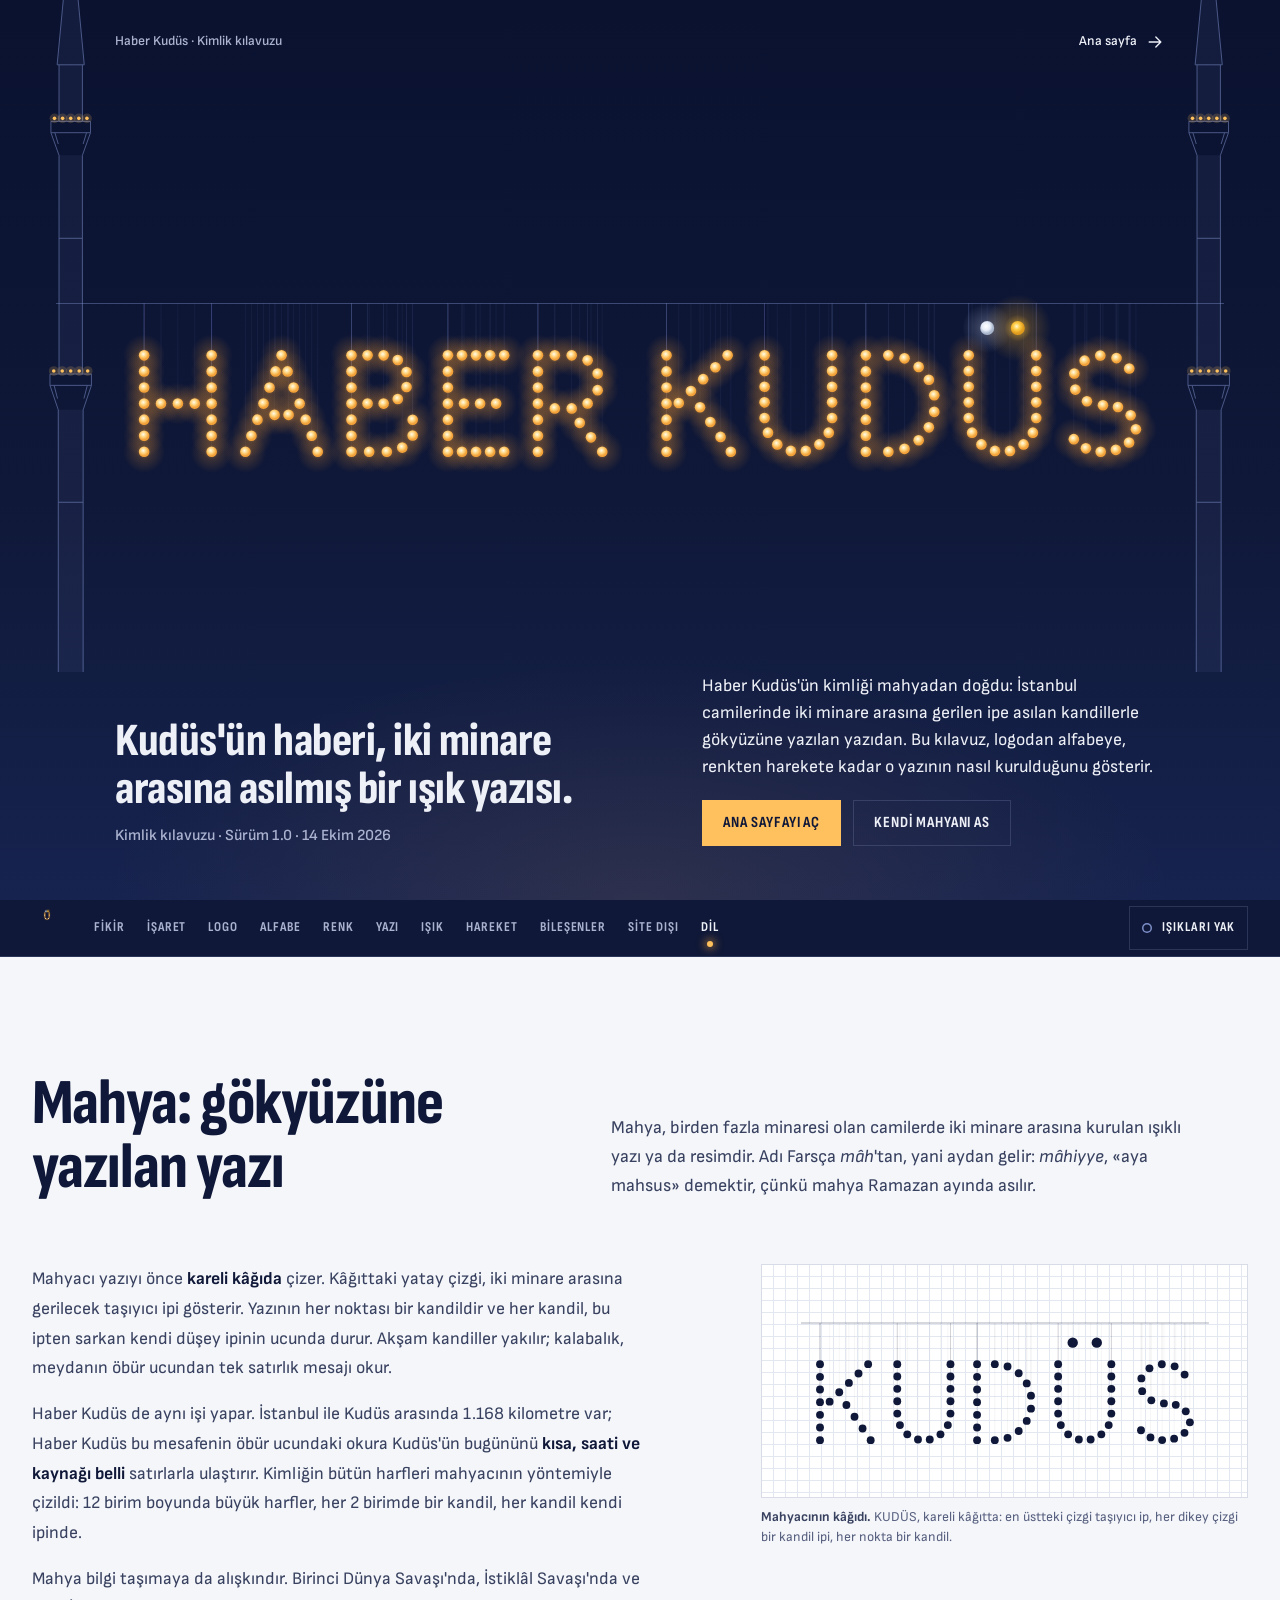
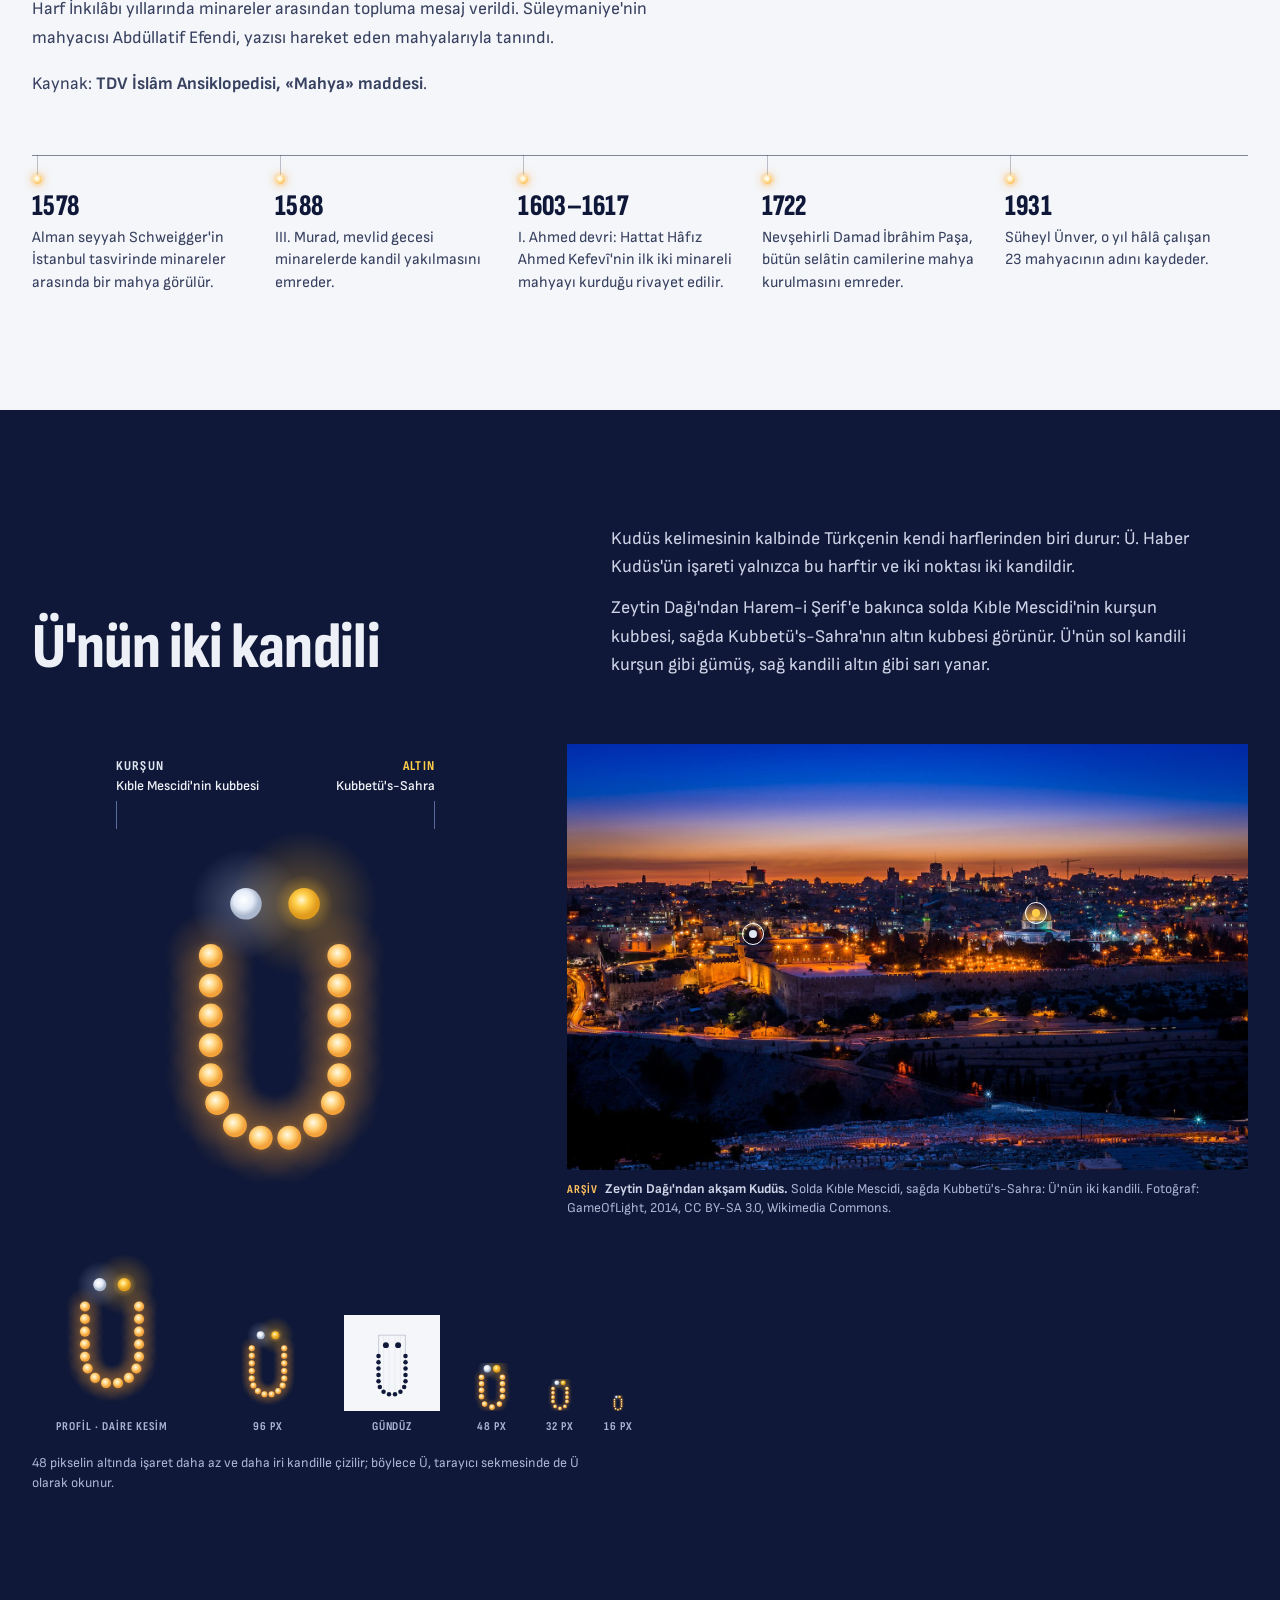
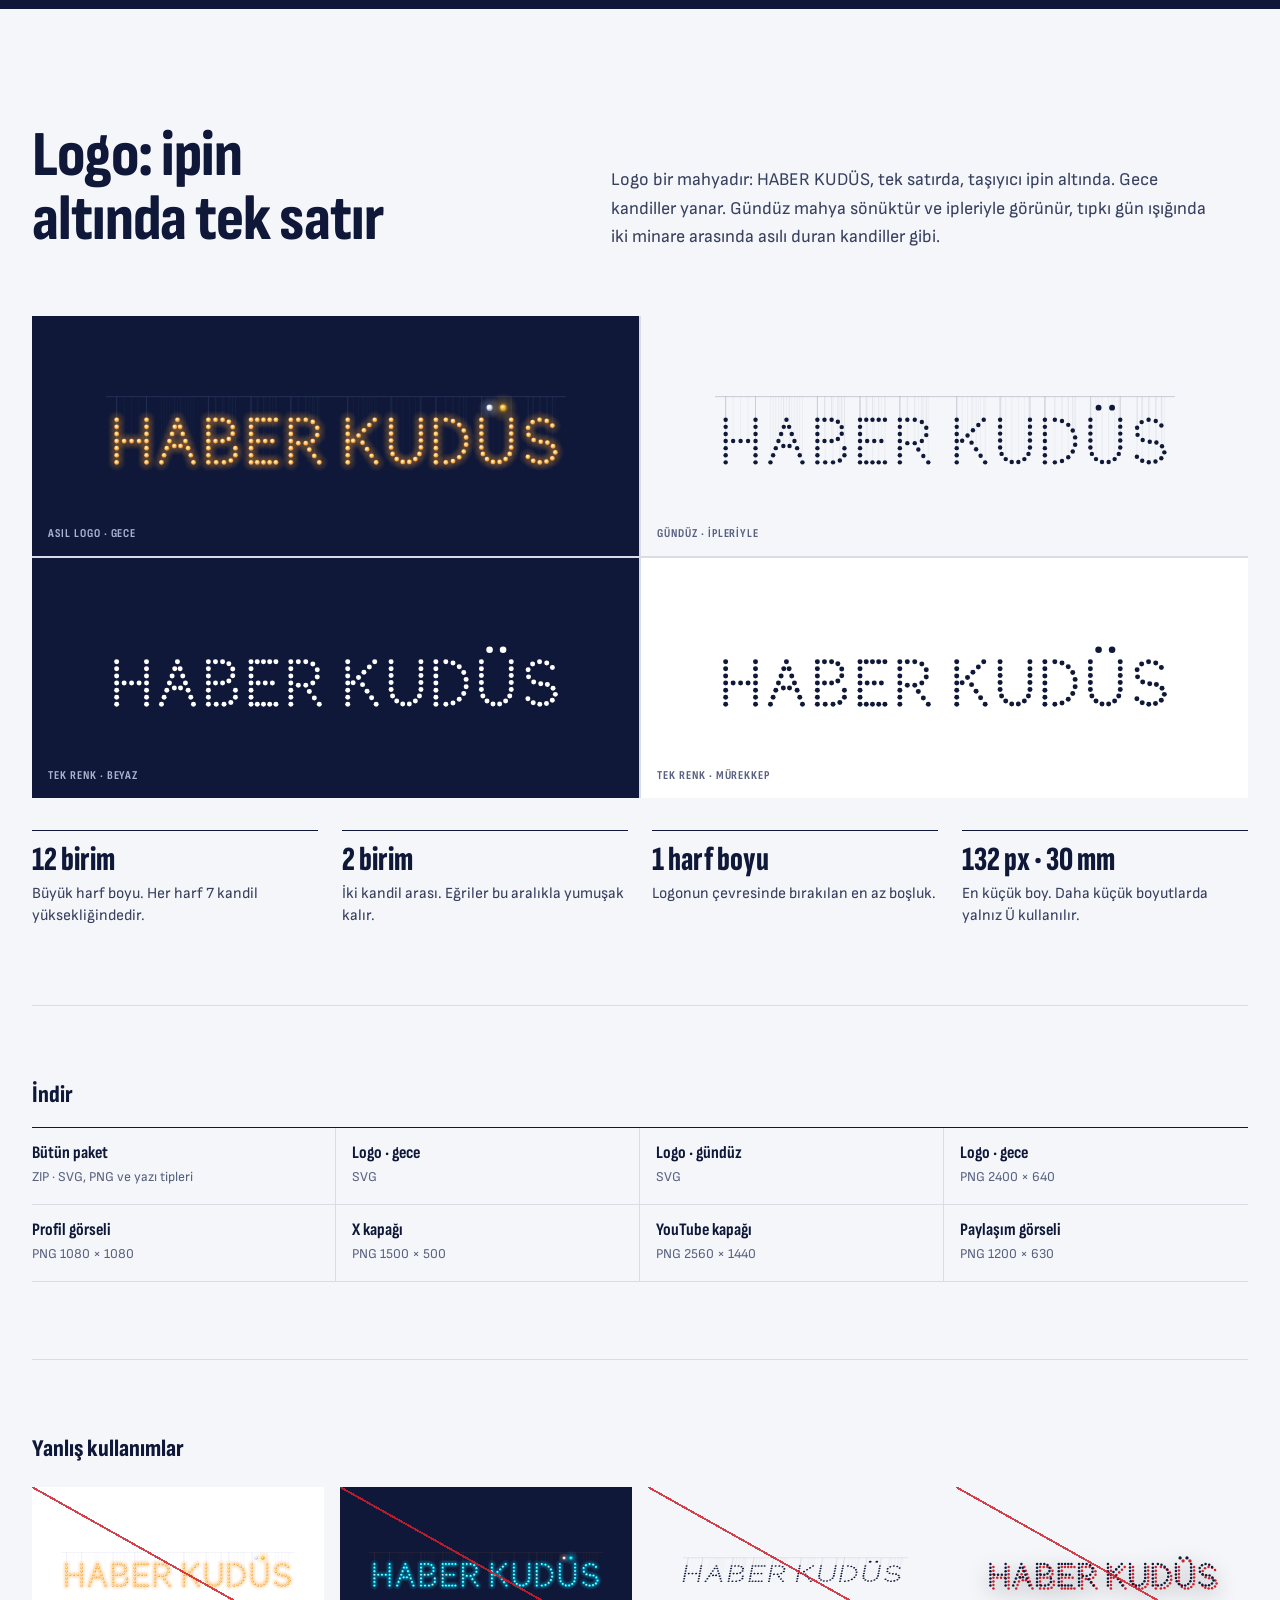
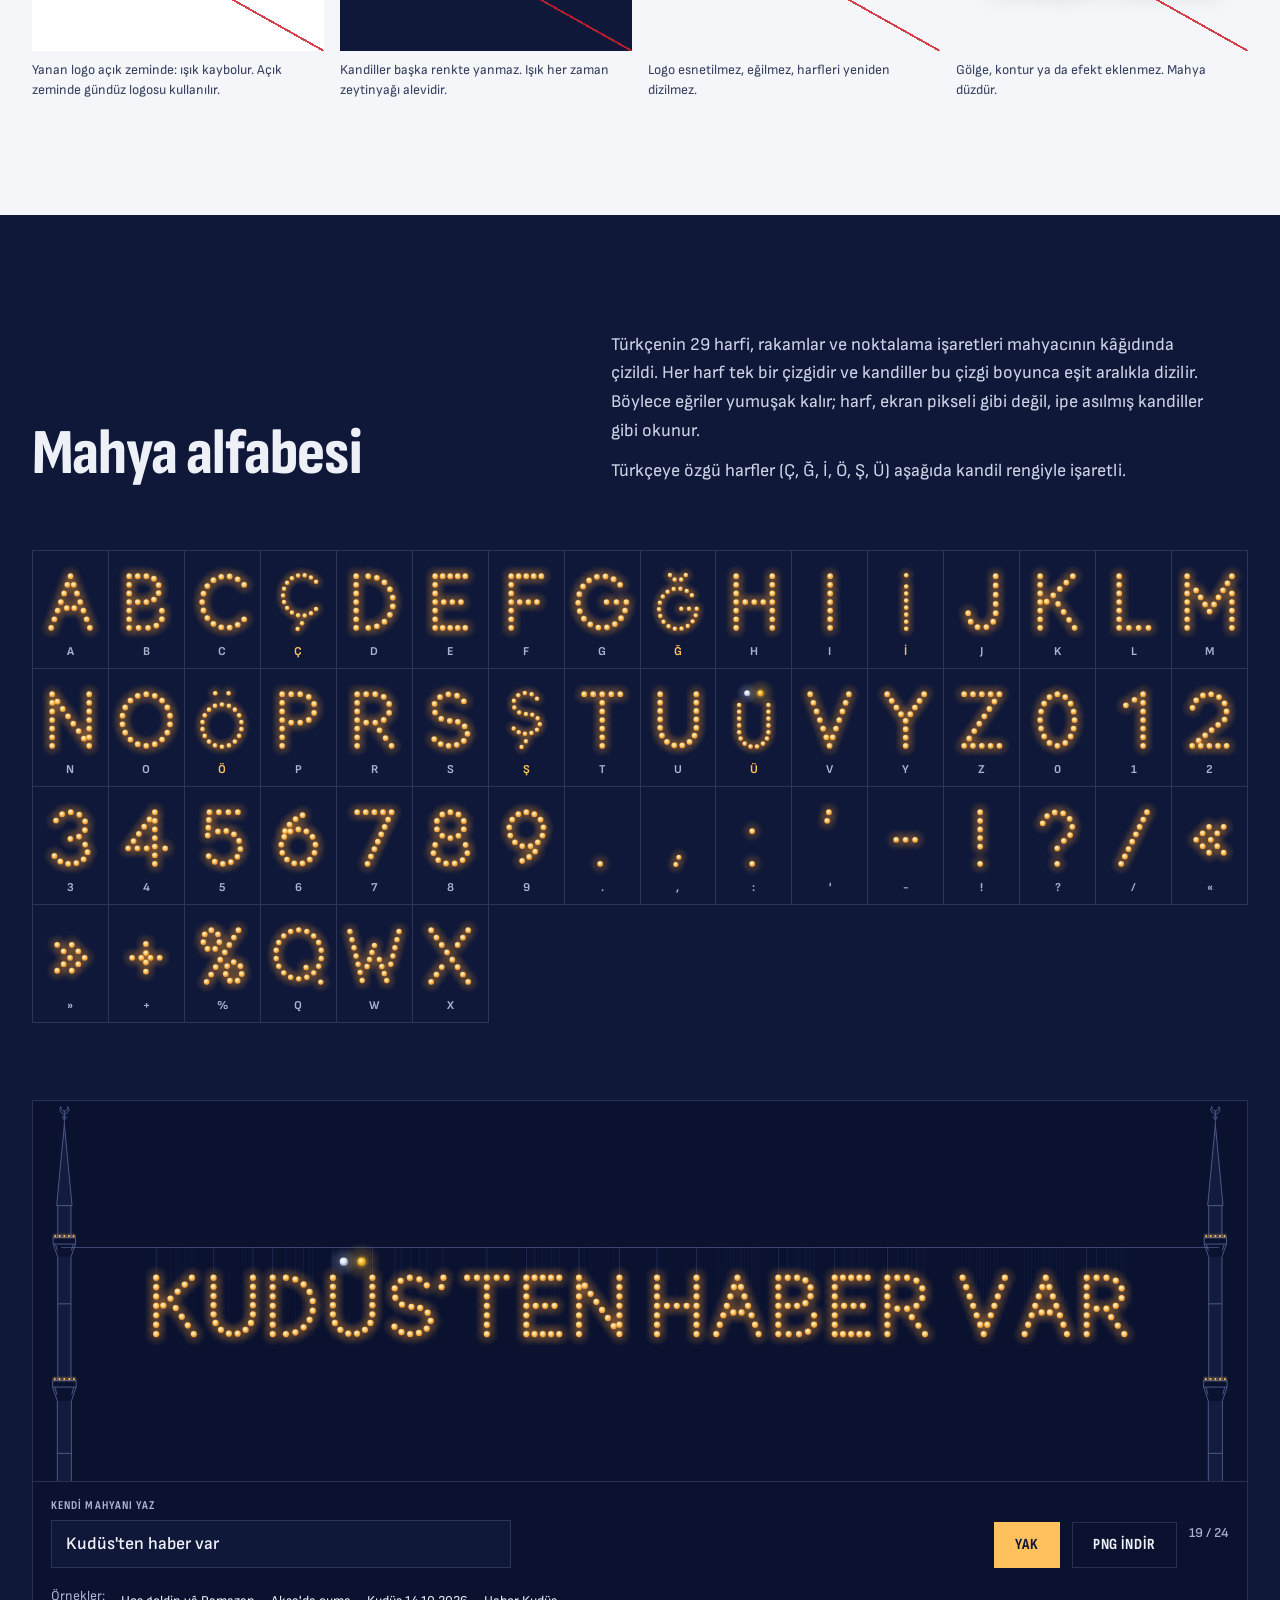
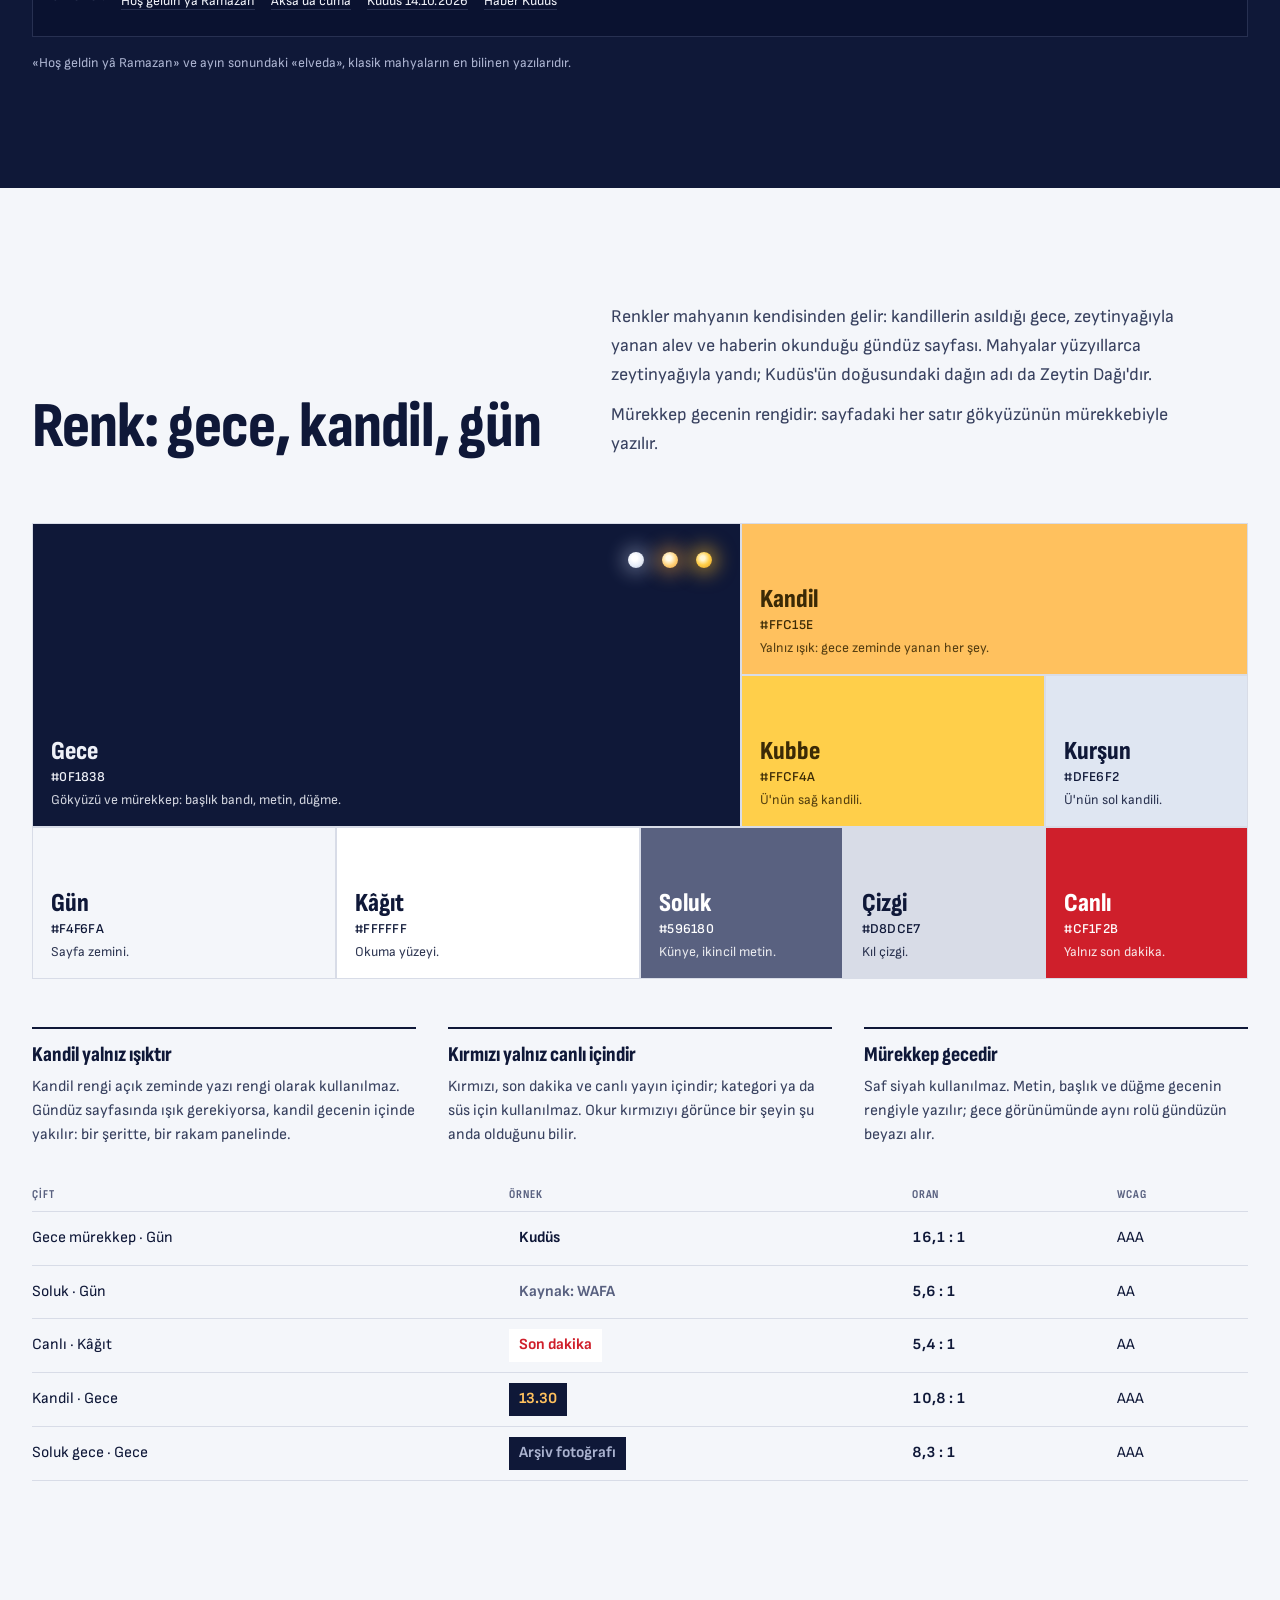
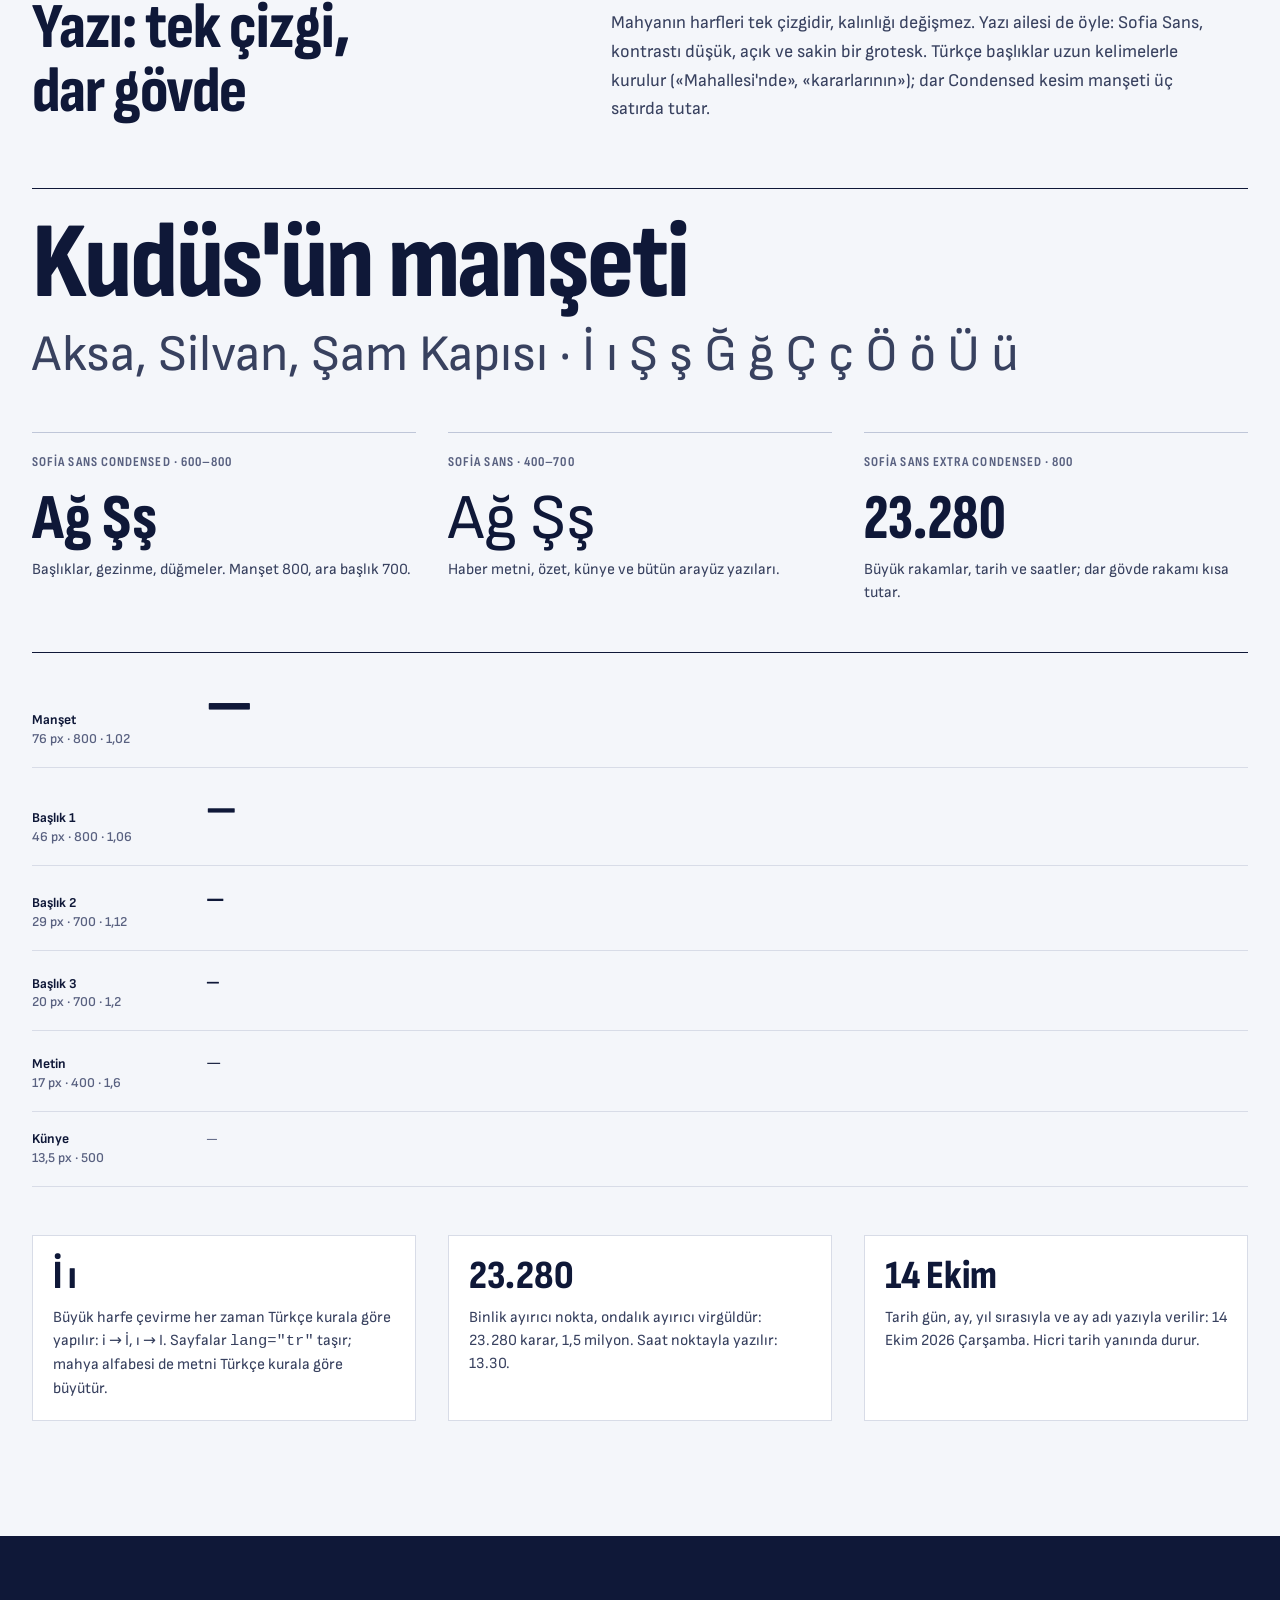
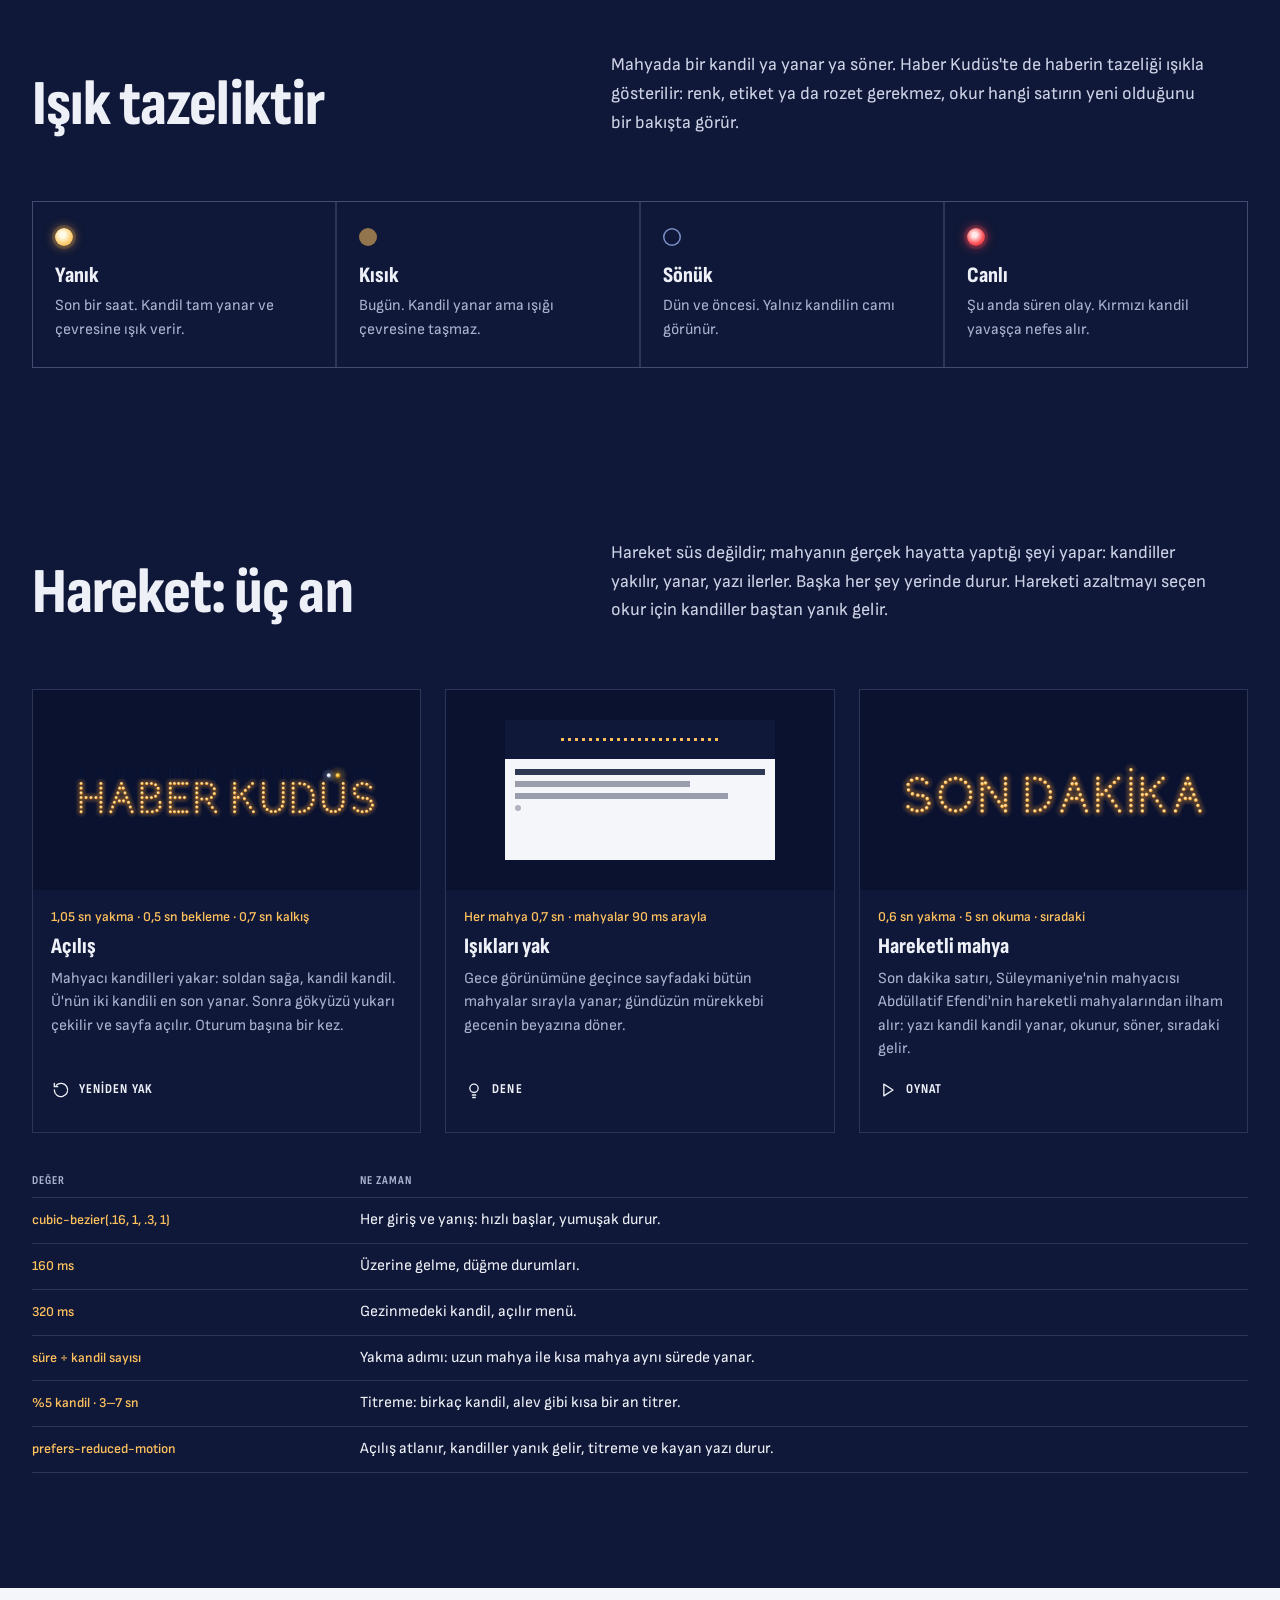
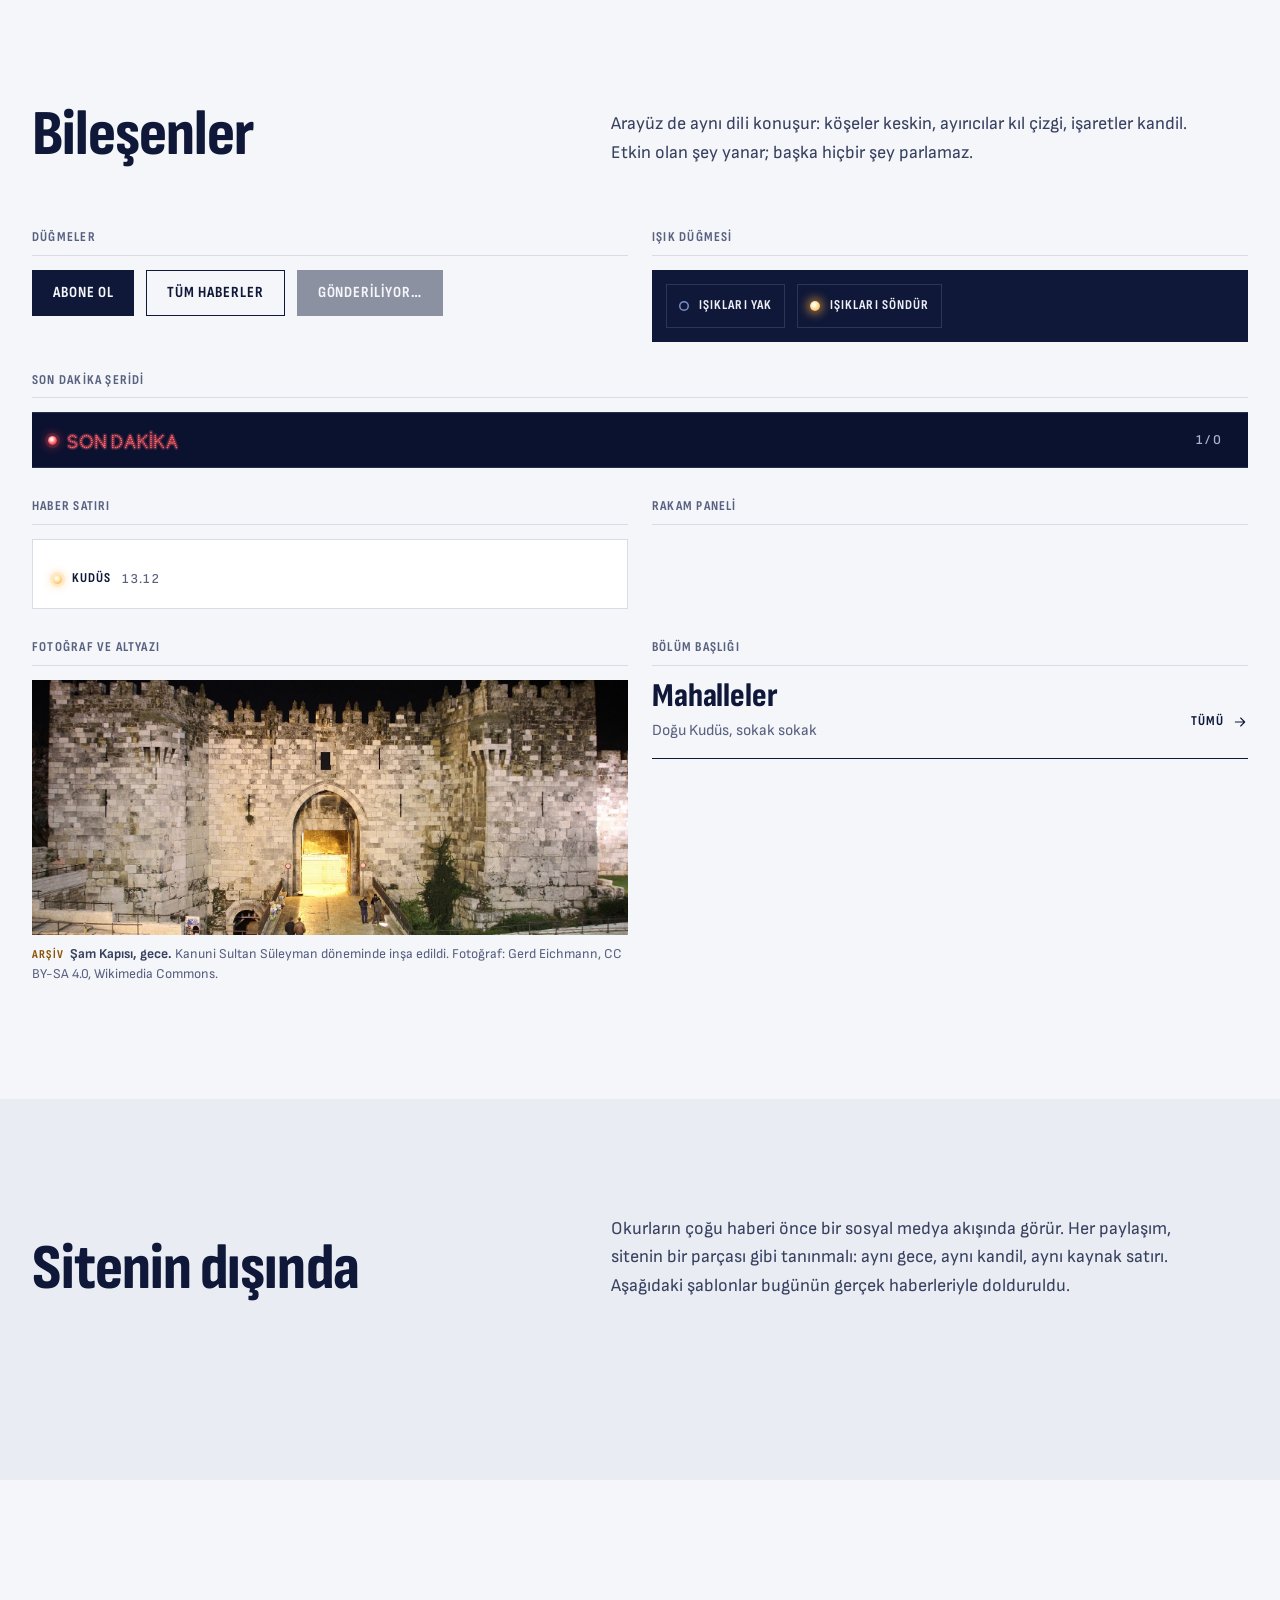
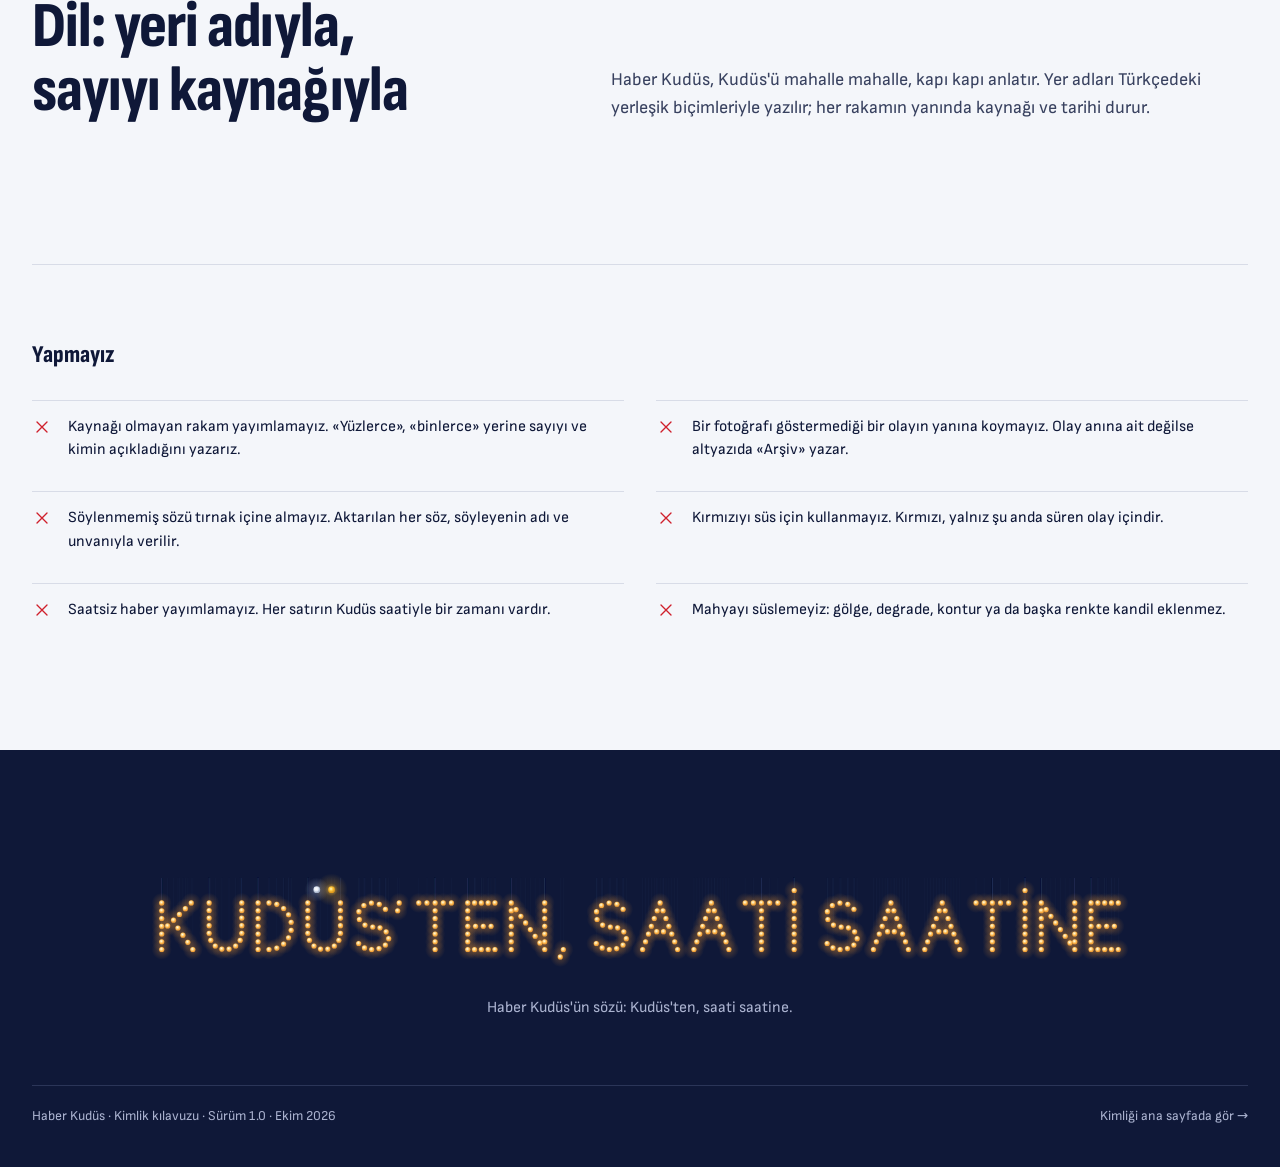
==== commit 20bd2991: "Add article, section, live and about pages; export pack; Turkish edit - haber.html (full article wit" ====
--- a/index.html
+++ b/index.html
@@ -4,16 +4,28 @@
 <meta charset="utf-8">
 <meta name="viewport" content="width=device-width,initial-scale=1,viewport-fit=cover">
 <meta name="robots" content="noindex,nofollow">
-<title>Haber Kudüs — Kimlik kitabı</title>
-<meta name="description" content="Haber Kudüs kurum kimliği: mahyadan doğan logo, alfabe, renk, yazı ve hareket.">
+<title>Haber Kudüs — Kimlik kılavuzu</title>
+<meta name="description" content="Haber Kudüs kurumsal kimliği: mahyadan doğan logo, alfabe, renk, yazı ve hareket.">
 <meta name="theme-color" content="#0f1838">
-<link rel="icon" href="assets/brand/favicon.svg?v=1" type="image/svg+xml">
-<link rel="preconnect" href="https://fonts.googleapis.com">
-<link rel="preconnect" href="https://fonts.gstatic.com" crossorigin>
-<link href="https://fonts.googleapis.com/css2?family=Sofia+Sans:ital,wght@0,400;0,500;0,600;0,700;0,800;1,400;1,500&family=Sofia+Sans+Condensed:wght@600;700;800&family=Sofia+Sans+Extra+Condensed:wght@700;800&display=swap" rel="stylesheet">
-<link rel="stylesheet" href="assets/css/kudus.css?v=1">
-<link rel="stylesheet" href="assets/css/home.css?v=1">
-<link rel="stylesheet" href="assets/css/brand.css?v=1">
+<meta property="og:type" content="website">
+<meta property="og:site_name" content="Haber Kudüs">
+<meta property="og:locale" content="tr_TR">
+<meta property="og:title" content="Haber Kudüs — Kimlik kılavuzu">
+<meta property="og:description" content="Mahyadan doğan bir haber kimliği: logo, alfabe, renk, yazı, hareket ve sosyal medya şablonları.">
+<meta property="og:url" content="https://taktek-dev.github.io/haber-kudus-prototype/">
+<meta property="og:image" content="https://taktek-dev.github.io/haber-kudus-prototype/assets/brand/png/og-kitap.png">
+<meta property="og:image:width" content="1200">
+<meta property="og:image:height" content="630">
+<meta property="og:image:alt" content="İki minare arasına asılmış kandillerle HABER KUDÜS yazısı">
+<meta name="twitter:card" content="summary_large_image">
+<link rel="apple-touch-icon" href="assets/brand/png/apple-touch-icon.png">
+<link rel="icon" href="assets/brand/favicon.svg?v=2" type="image/svg+xml">
+<link rel="preload" href="assets/fonts/sofia-sans-condensed-normal-latin.woff2" as="font" type="font/woff2" crossorigin>
+<link rel="preload" href="assets/fonts/sofia-sans-normal-latin.woff2" as="font" type="font/woff2" crossorigin>
+<link rel="stylesheet" href="assets/css/fonts.css?v=2">
+<link rel="stylesheet" href="assets/css/kudus.css?v=2">
+<link rel="stylesheet" href="assets/css/home.css?v=2">
+<link rel="stylesheet" href="assets/css/brand.css?v=2">
 <script>(function(d){d.classList.add('js');var t;try{t=localStorage.getItem('hk-tema')}catch(e){}if(!t&&matchMedia('(prefers-color-scheme: dark)').matches)t='dark';d.dataset.theme=t||'light';if(/[?&]cekim/.test(location.search))d.classList.add('cekim')})(document.documentElement)</script>
 </head>
 <body>
@@ -29,7 +41,7 @@
 
 <header class="kapak" id="kapak">
   <div class="kapak__ust">
-    <span>Haber Kudüs · Kimlik kitabı</span>
+    <span>Haber Kudüs · Kimlik kılavuzu</span>
     <a href="home.html">Ana sayfa <svg class="ico" viewBox="0 0 24 24" aria-hidden="true"><path d="M5 12h14M13 6l6 6-6 6"/></svg></a>
   </div>
   <div class="kapak__sahne">
@@ -39,9 +51,9 @@
     <!--@mahya:masthead--><svg xmlns="http://www.w3.org/2000/svg" viewBox="-3 -9.5 129.4 24.5" class="mahya mahya--night" role="img" aria-label="Haber Kudüs" data-mahya="masthead"><defs><radialGradient id="mhh"><stop offset="0" stop-color="#ffb648" stop-opacity=".55"/><stop offset=".35" stop-color="#ff9f2e" stop-opacity=".18"/><stop offset="1" stop-color="#ff9f2e" stop-opacity="0"/></radialGradient><radialGradient id="mhc" cx=".42" cy=".38"><stop offset="0" stop-color="#fffbe9"/><stop offset=".55" stop-color="#ffd27a"/><stop offset="1" stop-color="#f3a23a"/></radialGradient><radialGradient id="mhk" cx=".42" cy=".38"><stop offset="0" stop-color="#fff6d1"/><stop offset=".45" stop-color="#ffcf4a"/><stop offset="1" stop-color="#e09a1c"/></radialGradient><radialGradient id="mhs" cx=".42" cy=".38"><stop offset="0" stop-color="#ffffff"/><stop offset=".6" stop-color="#e4ebf7"/><stop offset="1" stop-color="#a9b6cc"/></radialGradient><radialGradient id="mhkh"><stop offset="0" stop-color="#ffc83a" stop-opacity=".75"/><stop offset=".4" stop-color="#ffb21f" stop-opacity=".22"/><stop offset="1" stop-color="#ffb21f" stop-opacity="0"/></radialGradient><radialGradient id="mhsh"><stop offset="0" stop-color="#dfe8ff" stop-opacity=".3"/><stop offset="1" stop-color="#dfe8ff" stop-opacity="0"/></radialGradient></defs><g class="mahya__rig"><line class="mahya__rope" x1="-3" y1="-6.5" x2="126.4" y2="-6.5"/><path class="mahya__threads" d="M0 -6.5V0M0 -6.5V2M0 -6.5V4M0 -6.5V6M0 -6.5V8M0 -6.5V10M0 -6.5V12M8.4 -6.5V0M8.4 -6.5V2M8.4 -6.5V4M8.4 -6.5V6M8.4 -6.5V8M8.4 -6.5V10M8.4 -6.5V12M2.1 -6.5V6M4.2 -6.5V6M6.3 -6.5V6M12.6 -6.5V12M13.35 -6.5V10M14.1 -6.5V8M14.85 -6.5V6M15.6 -6.5V4M16.35 -6.5V2M17.1 -6.5V0M17.85 -6.5V2M18.6 -6.5V4M19.35 -6.5V6M20.1 -6.5V8M20.85 -6.5V10M21.6 -6.5V12M16.23 -6.5V7.4M17.97 -6.5V7.4M25.8 -6.5V0M25.8 -6.5V2M25.8 -6.5V4M25.8 -6.5V6M25.8 -6.5V8M25.8 -6.5V10M25.8 -6.5V12M27.8 -6.5V0M29.8 -6.5V0M31.56 -6.5V0.57M32.65 -6.5V2.07M32.65 -6.5V3.93M31.56 -6.5V5.43M29.8 -6.5V6M27.8 -6.5V6M33.41 -6.5V8.02M33.41 -6.5V9.98M32.12 -6.5V11.48M30.2 -6.5V12M28 -6.5V12M37.8 -6.5V0M37.8 -6.5V2M37.8 -6.5V4M37.8 -6.5V6M37.8 -6.5V8M37.8 -6.5V10M37.8 -6.5V12M39.55 -6.5V0M41.3 -6.5V0M43.05 -6.5V0M44.8 -6.5V0M39.8 -6.5V6M41.8 -6.5V6M43.8 -6.5V6M39.55 -6.5V12M41.3 -6.5V12M43.05 -6.5V12M44.8 -6.5V12M49 -6.5V0M49 -6.5V2M49 -6.5V4M49 -6.5V6M49 -6.5V8M49 -6.5V10M49 -6.5V12M51.1 -6.5V0M53.2 -6.5V0M55.18 -6.5V0.62M56.43 -6.5V2.27M56.43 -6.5V4.33M55.18 -6.5V5.98M53.2 -6.5V6.6M51.1 -6.5V6.6M54.2 -6.5V8.4M55.6 -6.5V10.2M57 -6.5V12M65 -6.5V0M65 -6.5V2M65 -6.5V4M65 -6.5V6M65 -6.5V8M65 -6.5V10M65 -6.5V12M72.6 -6.5V0M71.08 -6.5V1.48M69.56 -6.5V2.96M68.04 -6.5V4.44M66.52 -6.5V5.92M69.17 -6.5V6.45M70.45 -6.5V8.3M71.72 -6.5V10.15M73 -6.5V12M77.2 -6.5V0M77.2 -6.5V1.95M77.2 -6.5V3.9M77.2 -6.5V5.85M77.2 -6.5V7.8M77.62 -6.5V9.62M78.78 -6.5V11.08M80.47 -6.5V11.89M82.33 -6.5V11.89M84.02 -6.5V11.08M85.18 -6.5V9.62M85.6 -6.5V7.8M85.6 -6.5V5.85M85.6 -6.5V3.9M85.6 -6.5V1.95M85.6 -6.5V0M89.8 -6.5V0M89.8 -6.5V2M89.8 -6.5V4M89.8 -6.5V6M89.8 -6.5V8M89.8 -6.5V10M89.8 -6.5V12M92.6 -6.5V0M94.61 -6.5V0.37M96.37 -6.5V1.44M97.64 -6.5V3.04M98.31 -6.5V4.97M98.31 -6.5V7.03M97.64 -6.5V8.96M96.37 -6.5V10.56M94.61 -6.5V11.63M92.6 -6.5V12M102.6 -6.5V0M102.6 -6.5V1.95M102.6 -6.5V3.9M102.6 -6.5V5.85M102.6 -6.5V7.8M103.02 -6.5V9.62M104.18 -6.5V11.08M105.87 -6.5V11.89M107.73 -6.5V11.89M109.42 -6.5V11.08M110.58 -6.5V9.62M111 -6.5V7.8M111 -6.5V5.85M111 -6.5V3.9M111 -6.5V1.95M111 -6.5V0M104.9 -6.5V-3.4M108.7 -6.5V-3.4M122.57 -6.5V1.64M120.99 -6.5V0.34M118.97 -6.5V0.01M117.02 -6.5V0.66M115.74 -6.5V2.25M115.87 -6.5V4.26M117.31 -6.5V5.71M119.3 -6.5V6.2M121.17 -6.5V6.42M122.75 -6.5V7.45M123.4 -6.5V9.19M122.55 -6.5V10.84M120.91 -6.5V11.76M119.02 -6.5V11.99M117.18 -6.5V11.57M115.68 -6.5V10.43"/></g><g class="mahya__halos"><circle cx="0" cy="0" r="2.6" fill="url(#mhh)" style="--i:0"/><circle cx="0" cy="2" r="2.6" fill="url(#mhh)" style="--i:1"/><circle cx="0" cy="4" r="2.6" fill="url(#mhh)" style="--i:2"/><circle cx="0" cy="6" r="2.6" fill="url(#mhh)" style="--i:3"/><circle cx="0" cy="8" r="2.6" fill="url(#mhh)" style="--i:4"/><circle cx="0" cy="10" r="2.6" fill="url(#mhh)" style="--i:5"/><circle cx="0" cy="12" r="2.6" fill="url(#mhh)" style="--i:6"/><circle cx="8.4" cy="0" r="2.6" fill="url(#mhh)" style="--i:10"/><circle cx="8.4" cy="2" r="2.6" fill="url(#mhh)" style="--i:11"/><circle cx="8.4" cy="4" r="2.6" fill="url(#mhh)" style="--i:12"/><circle cx="8.4" cy="6" r="2.6" fill="url(#mhh)" style="--i:13"/><circle cx="8.4" cy="8" r="2.6" fill="url(#mhh)" style="--i:14"/><circle cx="8.4" cy="10" r="2.6" fill="url(#mhh)" style="--i:15"/><circle cx="8.4" cy="12" r="2.6" fill="url(#mhh)" style="--i:16"/><circle cx="2.1" cy="6" r="2.6" fill="url(#mhh)" style="--i:7"/><circle cx="4.2" cy="6" r="2.6" fill="url(#mhh)" style="--i:8"/><circle cx="6.3" cy="6" r="2.6" fill="url(#mhh)" style="--i:9"/><circle cx="12.6" cy="12" r="2.6" fill="url(#mhh)" style="--i:17"/><circle cx="13.35" cy="10" r="2.6" fill="url(#mhh)" style="--i:18"/><circle cx="14.1" cy="8" r="2.6" fill="url(#mhh)" style="--i:19"/><circle cx="14.85" cy="6" r="2.6" fill="url(#mhh)" style="--i:20"/><circle cx="15.6" cy="4" r="2.6" fill="url(#mhh)" style="--i:21"/><circle cx="16.35" cy="2" r="2.6" fill="url(#mhh)" style="--i:22"/><circle cx="17.1" cy="0" r="2.6" fill="url(#mhh)" style="--i:23"/><circle cx="17.85" cy="2" r="2.6" fill="url(#mhh)" style="--i:25"/><circle cx="18.6" cy="4" r="2.6" fill="url(#mhh)" style="--i:27"/><circle cx="19.35" cy="6" r="2.6" fill="url(#mhh)" style="--i:28"/><circle cx="20.1" cy="8" r="2.6" fill="url(#mhh)" style="--i:29"/><circle cx="20.85" cy="10" r="2.6" fill="url(#mhh)" style="--i:30"/><circle cx="21.6" cy="12" r="2.6" fill="url(#mhh)" style="--i:31"/><circle cx="16.23" cy="7.4" r="2.6" fill="url(#mhh)" style="--i:24"/><circle cx="17.97" cy="7.4" r="2.6" fill="url(#mhh)" style="--i:26"/><circle cx="25.8" cy="0" r="2.6" fill="url(#mhh)" style="--i:32"/><circle cx="25.8" cy="2" r="2.6" fill="url(#mhh)" style="--i:33"/><circle cx="25.8" cy="4" r="2.6" fill="url(#mhh)" style="--i:34"/><circle cx="25.8" cy="6" r="2.6" fill="url(#mhh)" style="--i:35"/><circle cx="25.8" cy="8" r="2.6" fill="url(#mhh)" style="--i:36"/><circle cx="25.8" cy="10" r="2.6" fill="url(#mhh)" style="--i:37"/><circle cx="25.8" cy="12" r="2.6" fill="url(#mhh)" style="--i:39"/><circle cx="27.8" cy="0" r="2.6" fill="url(#mhh)" style="--i:38"/><circle cx="29.8" cy="0" r="2.6" fill="url(#mhh)" style="--i:41"/><circle cx="31.56" cy="0.57" r="2.6" fill="url(#mhh)" style="--i:44"/><circle cx="32.65" cy="2.07" r="2.6" fill="url(#mhh)" style="--i:47"/><circle cx="32.65" cy="3.93" r="2.6" fill="url(#mhh)" style="--i:48"/><circle cx="31.56" cy="5.43" r="2.6" fill="url(#mhh)" style="--i:46"/><circle cx="29.8" cy="6" r="2.6" fill="url(#mhh)" style="--i:43"/><circle cx="27.8" cy="6" r="2.6" fill="url(#mhh)" style="--i:40"/><circle cx="33.41" cy="8.02" r="2.6" fill="url(#mhh)" style="--i:50"/><circle cx="33.41" cy="9.98" r="2.6" fill="url(#mhh)" style="--i:51"/><circle cx="32.12" cy="11.48" r="2.6" fill="url(#mhh)" style="--i:49"/><circle cx="30.2" cy="12" r="2.6" fill="url(#mhh)" style="--i:45"/><circle cx="28" cy="12" r="2.6" fill="url(#mhh)" style="--i:42"/><circle cx="37.8" cy="0" r="2.6" fill="url(#mhh)" style="--i:52"/><circle cx="37.8" cy="2" r="2.6" fill="url(#mhh)" style="--i:53"/><circle cx="37.8" cy="4" r="2.6" fill="url(#mhh)" style="--i:54"/><circle cx="37.8" cy="6" r="2.6" fill="url(#mhh)" style="--i:55"/><circle cx="37.8" cy="8" r="2.6" fill="url(#mhh)" style="--i:56"/><circle cx="37.8" cy="10" r="2.6" fill="url(#mhh)" style="--i:58"/><circle cx="37.8" cy="12" r="2.6" fill="url(#mhh)" style="--i:59"/><circle cx="39.55" cy="0" r="2.6" fill="url(#mhh)" style="--i:57"/><circle cx="41.3" cy="0" r="2.6" fill="url(#mhh)" style="--i:61"/><circle cx="43.05" cy="0" r="2.6" fill="url(#mhh)" style="--i:64"/><circle cx="44.8" cy="0" r="2.6" fill="url(#mhh)" style="--i:66"/><circle cx="39.8" cy="6" r="2.6" fill="url(#mhh)" style="--i:60"/><circle cx="41.8" cy="6" r="2.6" fill="url(#mhh)" style="--i:63"/><circle cx="43.8" cy="6" r="2.6" fill="url(#mhh)" style="--i:67"/><circle cx="39.55" cy="12" r="2.6" fill="url(#mhh)" style="--i:62"/><circle cx="41.3" cy="12" r="2.6" fill="url(#mhh)" style="--i:65"/><circle cx="43.05" cy="12" r="2.6" fill="url(#mhh)" style="--i:68"/><circle cx="44.8" cy="12" r="2.6" fill="url(#mhh)" style="--i:69"/><circle cx="49" cy="0" r="2.6" fill="url(#mhh)" style="--i:70"/><circle cx="49" cy="2" r="2.6" fill="url(#mhh)" style="--i:71"/><circle cx="49" cy="4" r="2.6" fill="url(#mhh)" style="--i:72"/><circle cx="49" cy="6" r="2.6" fill="url(#mhh)" style="--i:73"/><circle cx="49" cy="8" r="2.6" fill="url(#mhh)" style="--i:74"/><circle cx="49" cy="10" r="2.6" fill="url(#mhh)" style="--i:75"/><circle cx="49" cy="12" r="2.6" fill="url(#mhh)" style="--i:77"/><circle cx="51.1" cy="0" r="2.6" fill="url(#mhh)" style="--i:76"/><circle cx="53.2" cy="0" r="2.6" fill="url(#mhh)" style="--i:79"/><circle cx="55.18" cy="0.62" r="2.6" fill="url(#mhh)" style="--i:81"/><circle cx="56.43" cy="2.27" r="2.6" fill="url(#mhh)" style="--i:84"/><circle cx="56.43" cy="4.33" r="2.6" fill="url(#mhh)" style="--i:85"/><circle cx="55.18" cy="5.98" r="2.6" fill="url(#mhh)" style="--i:83"/><circle cx="53.2" cy="6.6" r="2.6" fill="url(#mhh)" style="--i:80"/><circle cx="51.1" cy="6.6" r="2.6" fill="url(#mhh)" style="--i:78"/><circle cx="54.2" cy="8.4" r="2.6" fill="url(#mhh)" style="--i:82"/><circle cx="55.6" cy="10.2" r="2.6" fill="url(#mhh)" style="--i:86"/><circle cx="57" cy="12" r="2.6" fill="url(#mhh)" style="--i:87"/><circle cx="65" cy="0" r="2.6" fill="url(#mhh)" style="--i:88"/><circle cx="65" cy="2" r="2.6" fill="url(#mhh)" style="--i:89"/><circle cx="65" cy="4" r="2.6" fill="url(#mhh)" style="--i:90"/><circle cx="65" cy="6" r="2.6" fill="url(#mhh)" style="--i:91"/><circle cx="65" cy="8" r="2.6" fill="url(#mhh)" style="--i:92"/><circle cx="65" cy="10" r="2.6" fill="url(#mhh)" style="--i:93"/><circle cx="65" cy="12" r="2.6" fill="url(#mhh)" style="--i:94"/><circle cx="72.6" cy="0" r="2.6" fill="url(#mhh)" style="--i:101"/><circle cx="71.08" cy="1.48" r="2.6" fill="url(#mhh)" style="--i:99"/><circle cx="69.56" cy="2.96" r="2.6" fill="url(#mhh)" style="--i:97"/><circle cx="68.04" cy="4.44" r="2.6" fill="url(#mhh)" style="--i:96"/><circle cx="66.52" cy="5.92" r="2.6" fill="url(#mhh)" style="--i:95"/><circle cx="69.17" cy="6.45" r="2.6" fill="url(#mhh)" style="--i:98"/><circle cx="70.45" cy="8.3" r="2.6" fill="url(#mhh)" style="--i:100"/><circle cx="71.72" cy="10.15" r="2.6" fill="url(#mhh)" style="--i:102"/><circle cx="73" cy="12" r="2.6" fill="url(#mhh)" style="--i:103"/><circle cx="77.2" cy="0" r="2.6" fill="url(#mhh)" style="--i:104"/><circle cx="77.2" cy="1.95" r="2.6" fill="url(#mhh)" style="--i:105"/><circle cx="77.2" cy="3.9" r="2.6" fill="url(#mhh)" style="--i:106"/><circle cx="77.2" cy="5.85" r="2.6" fill="url(#mhh)" style="--i:107"/><circle cx="77.2" cy="7.8" r="2.6" fill="url(#mhh)" style="--i:108"/><circle cx="77.62" cy="9.62" r="2.6" fill="url(#mhh)" style="--i:109"/><circle cx="78.78" cy="11.08" r="2.6" fill="url(#mhh)" style="--i:110"/><circle cx="80.47" cy="11.89" r="2.6" fill="url(#mhh)" style="--i:111"/><circle cx="82.33" cy="11.89" r="2.6" fill="url(#mhh)" style="--i:112"/><circle cx="84.02" cy="11.08" r="2.6" fill="url(#mhh)" style="--i:115"/><circle cx="85.18" cy="9.62" r="2.6" fill="url(#mhh)" style="--i:118"/><circle cx="85.6" cy="7.8" r="2.6" fill="url(#mhh)" style="--i:119"/><circle cx="85.6" cy="5.85" r="2.6" fill="url(#mhh)" style="--i:117"/><circle cx="85.6" cy="3.9" r="2.6" fill="url(#mhh)" style="--i:116"/><circle cx="85.6" cy="1.95" r="2.6" fill="url(#mhh)" style="--i:114"/><circle cx="85.6" cy="0" r="2.6" fill="url(#mhh)" style="--i:113"/><circle cx="89.8" cy="0" r="2.6" fill="url(#mhh)" style="--i:120"/><circle cx="89.8" cy="2" r="2.6" fill="url(#mhh)" style="--i:121"/><circle cx="89.8" cy="4" r="2.6" fill="url(#mhh)" style="--i:122"/><circle cx="89.8" cy="6" r="2.6" fill="url(#mhh)" style="--i:123"/><circle cx="89.8" cy="8" r="2.6" fill="url(#mhh)" style="--i:124"/><circle cx="89.8" cy="10" r="2.6" fill="url(#mhh)" style="--i:125"/><circle cx="89.8" cy="12" r="2.6" fill="url(#mhh)" style="--i:126"/><circle cx="92.6" cy="0" r="2.6" fill="url(#mhh)" style="--i:127"/><circle cx="94.61" cy="0.37" r="2.6" fill="url(#mhh)" style="--i:128"/><circle cx="96.37" cy="1.44" r="2.6" fill="url(#mhh)" style="--i:130"/><circle cx="97.64" cy="3.04" r="2.6" fill="url(#mhh)" style="--i:132"/><circle cx="98.31" cy="4.97" r="2.6" fill="url(#mhh)" style="--i:134"/><circle cx="98.31" cy="7.03" r="2.6" fill="url(#mhh)" style="--i:136"/><circle cx="97.64" cy="8.96" r="2.6" fill="url(#mhh)" style="--i:135"/><circle cx="96.37" cy="10.56" r="2.6" fill="url(#mhh)" style="--i:133"/><circle cx="94.61" cy="11.63" r="2.6" fill="url(#mhh)" style="--i:131"/><circle cx="92.6" cy="12" r="2.6" fill="url(#mhh)" style="--i:129"/><circle cx="102.6" cy="0" r="2.6" fill="url(#mhh)" style="--i:137"/><circle cx="102.6" cy="1.95" r="2.6" fill="url(#mhh)" style="--i:138"/><circle cx="102.6" cy="3.9" r="2.6" fill="url(#mhh)" style="--i:139"/><circle cx="102.6" cy="5.85" r="2.6" fill="url(#mhh)" style="--i:140"/><circle cx="102.6" cy="7.8" r="2.6" fill="url(#mhh)" style="--i:141"/><circle cx="103.02" cy="9.62" r="2.6" fill="url(#mhh)" style="--i:143"/><circle cx="104.18" cy="11.08" r="2.6" fill="url(#mhh)" style="--i:144"/><circle cx="105.87" cy="11.89" r="2.6" fill="url(#mhh)" style="--i:145"/><circle cx="107.73" cy="11.89" r="2.6" fill="url(#mhh)" style="--i:147"/><circle cx="109.42" cy="11.08" r="2.6" fill="url(#mhh)" style="--i:150"/><circle cx="110.58" cy="9.62" r="2.6" fill="url(#mhh)" style="--i:153"/><circle cx="111" cy="7.8" r="2.6" fill="url(#mhh)" style="--i:154"/><circle cx="111" cy="5.85" r="2.6" fill="url(#mhh)" style="--i:152"/><circle cx="111" cy="3.9" r="2.6" fill="url(#mhh)" style="--i:151"/><circle cx="111" cy="1.95" r="2.6" fill="url(#mhh)" style="--i:149"/><circle cx="111" cy="0" r="2.6" fill="url(#mhh)" style="--i:148"/><circle cx="104.9" cy="-3.4" r="3.12" fill="url(#mhsh)" style="--i:142"/><circle cx="108.7" cy="-3.4" r="4.16" fill="url(#mhkh)" style="--i:146"/><circle cx="122.57" cy="1.64" r="2.6" fill="url(#mhh)" style="--i:166"/><circle cx="120.99" cy="0.34" r="2.6" fill="url(#mhh)" style="--i:163"/><circle cx="118.97" cy="0.01" r="2.6" fill="url(#mhh)" style="--i:160"/><circle cx="117.02" cy="0.66" r="2.6" fill="url(#mhh)" style="--i:157"/><circle cx="115.74" cy="2.25" r="2.6" fill="url(#mhh)" style="--i:155"/><circle cx="115.87" cy="4.26" r="2.6" fill="url(#mhh)" style="--i:156"/><circle cx="117.31" cy="5.71" r="2.6" fill="url(#mhh)" style="--i:159"/><circle cx="119.3" cy="6.2" r="2.6" fill="url(#mhh)" style="--i:162"/><circle cx="121.17" cy="6.42" r="2.6" fill="url(#mhh)" style="--i:165"/><circle cx="122.75" cy="7.45" r="2.6" fill="url(#mhh)" style="--i:168"/><circle cx="123.4" cy="9.19" r="2.6" fill="url(#mhh)" style="--i:170"/><circle cx="122.55" cy="10.84" r="2.6" fill="url(#mhh)" style="--i:169"/><circle cx="120.91" cy="11.76" r="2.6" fill="url(#mhh)" style="--i:167"/><circle cx="119.02" cy="11.99" r="2.6" fill="url(#mhh)" style="--i:164"/><circle cx="117.18" cy="11.57" r="2.6" fill="url(#mhh)" style="--i:161"/><circle cx="115.68" cy="10.43" r="2.6" fill="url(#mhh)" style="--i:158"/></g><g class="mahya__lamps"><circle cx="0" cy="0" r="0.66" fill="url(#mhc)" style="--i:0"/><circle cx="0" cy="2" r="0.66" fill="url(#mhc)" style="--i:1"/><circle cx="0" cy="4" r="0.66" fill="url(#mhc)" style="--i:2"/><circle cx="0" cy="6" r="0.66" fill="url(#mhc)" style="--i:3"/><circle cx="0" cy="8" r="0.66" fill="url(#mhc)" style="--i:4"/><circle cx="0" cy="10" r="0.66" fill="url(#mhc)" style="--i:5"/><circle cx="0" cy="12" r="0.66" fill="url(#mhc)" style="--i:6"/><circle cx="8.4" cy="0" r="0.66" fill="url(#mhc)" style="--i:10"/><circle cx="8.4" cy="2" r="0.66" fill="url(#mhc)" style="--i:11"/><circle cx="8.4" cy="4" r="0.66" fill="url(#mhc)" style="--i:12"/><circle cx="8.4" cy="6" r="0.66" fill="url(#mhc)" style="--i:13"/><circle cx="8.4" cy="8" r="0.66" fill="url(#mhc)" style="--i:14"/><circle cx="8.4" cy="10" r="0.66" fill="url(#mhc)" style="--i:15"/><circle cx="8.4" cy="12" r="0.66" fill="url(#mhc)" style="--i:16"/><circle cx="2.1" cy="6" r="0.66" fill="url(#mhc)" style="--i:7"/><circle cx="4.2" cy="6" r="0.66" fill="url(#mhc)" style="--i:8"/><circle cx="6.3" cy="6" r="0.66" fill="url(#mhc)" style="--i:9"/><circle cx="12.6" cy="12" r="0.66" fill="url(#mhc)" style="--i:17"/><circle cx="13.35" cy="10" r="0.66" fill="url(#mhc)" style="--i:18"/><circle cx="14.1" cy="8" r="0.66" fill="url(#mhc)" style="--i:19"/><circle cx="14.85" cy="6" r="0.66" fill="url(#mhc)" style="--i:20"/><circle cx="15.6" cy="4" r="0.66" fill="url(#mhc)" style="--i:21"/><circle cx="16.35" cy="2" r="0.66" fill="url(#mhc)" style="--i:22"/><circle cx="17.1" cy="0" r="0.66" fill="url(#mhc)" style="--i:23"/><circle cx="17.85" cy="2" r="0.66" fill="url(#mhc)" style="--i:25"/><circle cx="18.6" cy="4" r="0.66" fill="url(#mhc)" style="--i:27"/><circle cx="19.35" cy="6" r="0.66" fill="url(#mhc)" style="--i:28"/><circle cx="20.1" cy="8" r="0.66" fill="url(#mhc)" style="--i:29"/><circle cx="20.85" cy="10" r="0.66" fill="url(#mhc)" style="--i:30"/><circle cx="21.6" cy="12" r="0.66" fill="url(#mhc)" style="--i:31"/><circle cx="16.23" cy="7.4" r="0.66" fill="url(#mhc)" style="--i:24"/><circle cx="17.97" cy="7.4" r="0.66" fill="url(#mhc)" style="--i:26"/><circle cx="25.8" cy="0" r="0.66" fill="url(#mhc)" style="--i:32"/><circle cx="25.8" cy="2" r="0.66" fill="url(#mhc)" style="--i:33"/><circle cx="25.8" cy="4" r="0.66" fill="url(#mhc)" style="--i:34"/><circle cx="25.8" cy="6" r="0.66" fill="url(#mhc)" style="--i:35"/><circle cx="25.8" cy="8" r="0.66" fill="url(#mhc)" style="--i:36"/><circle cx="25.8" cy="10" r="0.66" fill="url(#mhc)" style="--i:37"/><circle cx="25.8" cy="12" r="0.66" fill="url(#mhc)" style="--i:39"/><circle cx="27.8" cy="0" r="0.66" fill="url(#mhc)" style="--i:38"/><circle cx="29.8" cy="0" r="0.66" fill="url(#mhc)" style="--i:41"/><circle cx="31.56" cy="0.57" r="0.66" fill="url(#mhc)" style="--i:44"/><circle cx="32.65" cy="2.07" r="0.66" fill="url(#mhc)" style="--i:47"/><circle cx="32.65" cy="3.93" r="0.66" fill="url(#mhc)" style="--i:48"/><circle cx="31.56" cy="5.43" r="0.66" fill="url(#mhc)" style="--i:46"/><circle cx="29.8" cy="6" r="0.66" fill="url(#mhc)" style="--i:43"/><circle cx="27.8" cy="6" r="0.66" fill="url(#mhc)" style="--i:40"/><circle cx="33.41" cy="8.02" r="0.66" fill="url(#mhc)" style="--i:50"/><circle cx="33.41" cy="9.98" r="0.66" fill="url(#mhc)" style="--i:51"/><circle cx="32.12" cy="11.48" r="0.66" fill="url(#mhc)" style="--i:49"/><circle cx="30.2" cy="12" r="0.66" fill="url(#mhc)" style="--i:45"/><circle cx="28" cy="12" r="0.66" fill="url(#mhc)" style="--i:42"/><circle cx="37.8" cy="0" r="0.66" fill="url(#mhc)" style="--i:52"/><circle cx="37.8" cy="2" r="0.66" fill="url(#mhc)" style="--i:53"/><circle cx="37.8" cy="4" r="0.66" fill="url(#mhc)" style="--i:54"/><circle cx="37.8" cy="6" r="0.66" fill="url(#mhc)" style="--i:55"/><circle cx="37.8" cy="8" r="0.66" fill="url(#mhc)" style="--i:56"/><circle cx="37.8" cy="10" r="0.66" fill="url(#mhc)" style="--i:58"/><circle cx="37.8" cy="12" r="0.66" fill="url(#mhc)" style="--i:59"/><circle cx="39.55" cy="0" r="0.66" fill="url(#mhc)" style="--i:57"/><circle cx="41.3" cy="0" r="0.66" fill="url(#mhc)" style="--i:61"/><circle cx="43.05" cy="0" r="0.66" fill="url(#mhc)" style="--i:64"/><circle cx="44.8" cy="0" r="0.66" fill="url(#mhc)" style="--i:66"/><circle cx="39.8" cy="6" r="0.66" fill="url(#mhc)" style="--i:60"/><circle cx="41.8" cy="6" r="0.66" fill="url(#mhc)" style="--i:63"/><circle cx="43.8" cy="6" r="0.66" fill="url(#mhc)" style="--i:67"/><circle cx="39.55" cy="12" r="0.66" fill="url(#mhc)" style="--i:62"/><circle cx="41.3" cy="12" r="0.66" fill="url(#mhc)" style="--i:65"/><circle cx="43.05" cy="12" r="0.66" fill="url(#mhc)" style="--i:68"/><circle cx="44.8" cy="12" r="0.66" fill="url(#mhc)" style="--i:69"/><circle cx="49" cy="0" r="0.66" fill="url(#mhc)" style="--i:70"/><circle cx="49" cy="2" r="0.66" fill="url(#mhc)" style="--i:71"/><circle cx="49" cy="4" r="0.66" fill="url(#mhc)" style="--i:72"/><circle cx="49" cy="6" r="0.66" fill="url(#mhc)" style="--i:73"/><circle cx="49" cy="8" r="0.66" fill="url(#mhc)" style="--i:74"/><circle cx="49" cy="10" r="0.66" fill="url(#mhc)" style="--i:75"/><circle cx="49" cy="12" r="0.66" fill="url(#mhc)" style="--i:77"/><circle cx="51.1" cy="0" r="0.66" fill="url(#mhc)" style="--i:76"/><circle cx="53.2" cy="0" r="0.66" fill="url(#mhc)" style="--i:79"/><circle cx="55.18" cy="0.62" r="0.66" fill="url(#mhc)" style="--i:81"/><circle cx="56.43" cy="2.27" r="0.66" fill="url(#mhc)" style="--i:84"/><circle cx="56.43" cy="4.33" r="0.66" fill="url(#mhc)" style="--i:85"/><circle cx="55.18" cy="5.98" r="0.66" fill="url(#mhc)" style="--i:83"/><circle cx="53.2" cy="6.6" r="0.66" fill="url(#mhc)" style="--i:80"/><circle cx="51.1" cy="6.6" r="0.66" fill="url(#mhc)" style="--i:78"/><circle cx="54.2" cy="8.4" r="0.66" fill="url(#mhc)" style="--i:82"/><circle cx="55.6" cy="10.2" r="0.66" fill="url(#mhc)" style="--i:86"/><circle cx="57" cy="12" r="0.66" fill="url(#mhc)" style="--i:87"/><circle cx="65" cy="0" r="0.66" fill="url(#mhc)" style="--i:88"/><circle cx="65" cy="2" r="0.66" fill="url(#mhc)" style="--i:89"/><circle cx="65" cy="4" r="0.66" fill="url(#mhc)" style="--i:90"/><circle cx="65" cy="6" r="0.66" fill="url(#mhc)" style="--i:91"/><circle cx="65" cy="8" r="0.66" fill="url(#mhc)" style="--i:92"/><circle cx="65" cy="10" r="0.66" fill="url(#mhc)" style="--i:93"/><circle cx="65" cy="12" r="0.66" fill="url(#mhc)" style="--i:94"/><circle cx="72.6" cy="0" r="0.66" fill="url(#mhc)" style="--i:101"/><circle cx="71.08" cy="1.48" r="0.66" fill="url(#mhc)" style="--i:99"/><circle cx="69.56" cy="2.96" r="0.66" fill="url(#mhc)" style="--i:97"/><circle cx="68.04" cy="4.44" r="0.66" fill="url(#mhc)" style="--i:96"/><circle cx="66.52" cy="5.92" r="0.66" fill="url(#mhc)" style="--i:95"/><circle cx="69.17" cy="6.45" r="0.66" fill="url(#mhc)" style="--i:98"/><circle cx="70.45" cy="8.3" r="0.66" fill="url(#mhc)" style="--i:100"/><circle cx="71.72" cy="10.15" r="0.66" fill="url(#mhc)" style="--i:102"/><circle cx="73" cy="12" r="0.66" fill="url(#mhc)" style="--i:103"/><circle cx="77.2" cy="0" r="0.66" fill="url(#mhc)" style="--i:104"/><circle cx="77.2" cy="1.95" r="0.66" fill="url(#mhc)" style="--i:105"/><circle cx="77.2" cy="3.9" r="0.66" fill="url(#mhc)" style="--i:106"/><circle cx="77.2" cy="5.85" r="0.66" fill="url(#mhc)" style="--i:107"/><circle cx="77.2" cy="7.8" r="0.66" fill="url(#mhc)" style="--i:108"/><circle cx="77.62" cy="9.62" r="0.66" fill="url(#mhc)" style="--i:109"/><circle cx="78.78" cy="11.08" r="0.66" fill="url(#mhc)" style="--i:110"/><circle cx="80.47" cy="11.89" r="0.66" fill="url(#mhc)" style="--i:111"/><circle cx="82.33" cy="11.89" r="0.66" fill="url(#mhc)" style="--i:112"/><circle cx="84.02" cy="11.08" r="0.66" fill="url(#mhc)" style="--i:115"/><circle cx="85.18" cy="9.62" r="0.66" fill="url(#mhc)" style="--i:118"/><circle cx="85.6" cy="7.8" r="0.66" fill="url(#mhc)" style="--i:119"/><circle cx="85.6" cy="5.85" r="0.66" fill="url(#mhc)" style="--i:117"/><circle cx="85.6" cy="3.9" r="0.66" fill="url(#mhc)" style="--i:116"/><circle cx="85.6" cy="1.95" r="0.66" fill="url(#mhc)" style="--i:114"/><circle cx="85.6" cy="0" r="0.66" fill="url(#mhc)" style="--i:113"/><circle cx="89.8" cy="0" r="0.66" fill="url(#mhc)" style="--i:120"/><circle cx="89.8" cy="2" r="0.66" fill="url(#mhc)" style="--i:121"/><circle cx="89.8" cy="4" r="0.66" fill="url(#mhc)" style="--i:122"/><circle cx="89.8" cy="6" r="0.66" fill="url(#mhc)" style="--i:123"/><circle cx="89.8" cy="8" r="0.66" fill="url(#mhc)" style="--i:124"/><circle cx="89.8" cy="10" r="0.66" fill="url(#mhc)" style="--i:125"/><circle cx="89.8" cy="12" r="0.66" fill="url(#mhc)" style="--i:126"/><circle cx="92.6" cy="0" r="0.66" fill="url(#mhc)" style="--i:127"/><circle cx="94.61" cy="0.37" r="0.66" fill="url(#mhc)" style="--i:128"/><circle cx="96.37" cy="1.44" r="0.66" fill="url(#mhc)" style="--i:130"/><circle cx="97.64" cy="3.04" r="0.66" fill="url(#mhc)" style="--i:132"/><circle cx="98.31" cy="4.97" r="0.66" fill="url(#mhc)" style="--i:134"/><circle cx="98.31" cy="7.03" r="0.66" fill="url(#mhc)" style="--i:136"/><circle cx="97.64" cy="8.96" r="0.66" fill="url(#mhc)" style="--i:135"/><circle cx="96.37" cy="10.56" r="0.66" fill="url(#mhc)" style="--i:133"/><circle cx="94.61" cy="11.63" r="0.66" fill="url(#mhc)" style="--i:131"/><circle cx="92.6" cy="12" r="0.66" fill="url(#mhc)" style="--i:129"/><circle cx="102.6" cy="0" r="0.66" fill="url(#mhc)" style="--i:137"/><circle cx="102.6" cy="1.95" r="0.66" fill="url(#mhc)" style="--i:138"/><circle cx="102.6" cy="3.9" r="0.66" fill="url(#mhc)" style="--i:139"/><circle cx="102.6" cy="5.85" r="0.66" fill="url(#mhc)" style="--i:140"/><circle cx="102.6" cy="7.8" r="0.66" fill="url(#mhc)" style="--i:141"/><circle cx="103.02" cy="9.62" r="0.66" fill="url(#mhc)" style="--i:143"/><circle cx="104.18" cy="11.08" r="0.66" fill="url(#mhc)" style="--i:144"/><circle cx="105.87" cy="11.89" r="0.66" fill="url(#mhc)" style="--i:145"/><circle cx="107.73" cy="11.89" r="0.66" fill="url(#mhc)" style="--i:147"/><circle cx="109.42" cy="11.08" r="0.66" fill="url(#mhc)" style="--i:150"/><circle cx="110.58" cy="9.62" r="0.66" fill="url(#mhc)" style="--i:153"/><circle cx="111" cy="7.8" r="0.66" fill="url(#mhc)" style="--i:154"/><circle cx="111" cy="5.85" r="0.66" fill="url(#mhc)" style="--i:152"/><circle cx="111" cy="3.9" r="0.66" fill="url(#mhc)" style="--i:151"/><circle cx="111" cy="1.95" r="0.66" fill="url(#mhc)" style="--i:149"/><circle cx="111" cy="0" r="0.66" fill="url(#mhc)" style="--i:148"/><circle cx="104.9" cy="-3.4" r="0.87" fill="url(#mhs)" class="lamp--kursun" style="--i:142"/><circle cx="108.7" cy="-3.4" r="0.87" fill="url(#mhk)" class="lamp--kubbe" style="--i:146"/><circle cx="122.57" cy="1.64" r="0.66" fill="url(#mhc)" style="--i:166"/><circle cx="120.99" cy="0.34" r="0.66" fill="url(#mhc)" style="--i:163"/><circle cx="118.97" cy="0.01" r="0.66" fill="url(#mhc)" style="--i:160"/><circle cx="117.02" cy="0.66" r="0.66" fill="url(#mhc)" style="--i:157"/><circle cx="115.74" cy="2.25" r="0.66" fill="url(#mhc)" style="--i:155"/><circle cx="115.87" cy="4.26" r="0.66" fill="url(#mhc)" style="--i:156"/><circle cx="117.31" cy="5.71" r="0.66" fill="url(#mhc)" style="--i:159"/><circle cx="119.3" cy="6.2" r="0.66" fill="url(#mhc)" style="--i:162"/><circle cx="121.17" cy="6.42" r="0.66" fill="url(#mhc)" style="--i:165"/><circle cx="122.75" cy="7.45" r="0.66" fill="url(#mhc)" style="--i:168"/><circle cx="123.4" cy="9.19" r="0.66" fill="url(#mhc)" style="--i:170"/><circle cx="122.55" cy="10.84" r="0.66" fill="url(#mhc)" style="--i:169"/><circle cx="120.91" cy="11.76" r="0.66" fill="url(#mhc)" style="--i:167"/><circle cx="119.02" cy="11.99" r="0.66" fill="url(#mhc)" style="--i:164"/><circle cx="117.18" cy="11.57" r="0.66" fill="url(#mhc)" style="--i:161"/><circle cx="115.68" cy="10.43" r="0.66" fill="url(#mhc)" style="--i:158"/></g></svg><!--/@mahya-->
   </div>
   <div class="kapak__alt">
-    <h1>Kudüs'ün haberi, iki minare arasına asılmış bir ışık yazısı.<span>Kimlik kitabı · Sürüm 1.0 · 14 Ekim 2026</span></h1>
+    <h1>Kudüs'ün haberi, iki minare arasına asılmış bir ışık yazısı.<span>Kimlik kılavuzu · Sürüm 1.0 · 14 Ekim 2026</span></h1>
     <div>
-      <p>Haber Kudüs'ün kimliği mahyadan doğdu: İstanbul camilerinde iki minare arasına gerilen ipe asılan kandillerle gökyüzüne yazılan yazıdan. Bu kitap, logodan alfabeye, renkten harekete kadar o yazının nasıl kurulduğunu gösterir.</p>
+      <p>Haber Kudüs'ün kimliği mahyadan doğdu: İstanbul camilerinde iki minare arasına gerilen ipe asılan kandillerle gökyüzüne yazılan yazıdan. Bu kılavuz, logodan alfabeye, renkten harekete kadar o yazının nasıl kurulduğunu gösterir.</p>
       <div class="eylem">
         <a class="btn plain" href="home.html">Ana sayfayı aç</a>
         <a class="btn btn--line plain" href="#alfabe">Kendi mahyanı as</a>
@@ -52,7 +64,7 @@
 
 <nav class="fihrist" aria-label="Bölümler">
   <div class="wrap">
-    <a class="marka plain" href="#kapak" aria-label="Başa dön"><img src="assets/brand/favicon.svg?v=1" width="30" height="30" alt=""></a>
+    <a class="marka plain" href="#kapak" aria-label="Başa dön"><img src="assets/brand/favicon.svg?v=2" width="30" height="30" alt=""></a>
     <ol>
       <li><a href="#fikir">Fikir</a></li>
       <li><a href="#isaret">İşaret</a></li>
@@ -63,7 +75,7 @@
       <li><a href="#isik">Işık</a></li>
       <li><a href="#hareket">Hareket</a></li>
       <li><a href="#bilesen">Bileşenler</a></li>
-      <li><a href="#ekran">Ekran dışı</a></li>
+      <li><a href="#ekran">Site dışı</a></li>
       <li><a href="#dil">Dil</a></li>
     </ol>
     <button class="isik-dugme isik" type="button" data-isik aria-pressed="false"><span class="isik-dugme__lamba" aria-hidden="true"></span><span data-isik-etiket>Işıkları yak</span></button>
@@ -83,8 +95,8 @@
     <div class="fikir">
       <div class="fikir__metin">
         <p>Mahyacı yazıyı önce <strong>kareli kâğıda</strong> çizer. Kâğıttaki yatay çizgi, iki minare arasına gerilecek taşıyıcı ipi gösterir. Yazının her noktası bir kandildir ve her kandil, bu ipten sarkan kendi düşey ipinin ucunda durur. Akşam kandiller yakılır; kalabalık, meydanın öbür ucundan tek satırlık mesajı okur.</p>
-        <p>Haber Kudüs de aynı işi yapar. İstanbul ile Kudüs arasında 1.168 kilometre var; Haber Kudüs bu mesafedeki okura Kudüs'ün bugününü <strong>kısa, saatli ve kaynaklı</strong> satırlarla ulaştırır. Kimliğin bütün harfleri mahyacının yöntemiyle çizildi: 12 birim boyunda büyük harfler, her 2 birimde bir kandil, her kandil kendi ipinde.</p>
-        <p>Mahya bilgi taşımaya da alışkındır. Birinci Dünya Savaşı'nda, İstiklâl Savaşı'nda ve harf inkılâbı yıllarında minareler arasından topluma mesaj verildi. Süleymaniye'nin mahyacısı Abdüllatif Efendi, yazısı hareket eden mahyalarıyla tanındı.</p>
+        <p>Haber Kudüs de aynı işi yapar. İstanbul ile Kudüs arasında 1.168 kilometre var; Haber Kudüs bu mesafenin öbür ucundaki okura Kudüs'ün bugününü <strong>kısa, saati ve kaynağı belli</strong> satırlarla ulaştırır. Kimliğin bütün harfleri mahyacının yöntemiyle çizildi: 12 birim boyunda büyük harfler, her 2 birimde bir kandil, her kandil kendi ipinde.</p>
+        <p>Mahya bilgi taşımaya da alışkındır. Birinci Dünya Savaşı'nda, İstiklâl Savaşı'nda ve Harf İnkılâbı yıllarında minareler arasından topluma mesaj verildi. Süleymaniye'nin mahyacısı Abdüllatif Efendi, yazısı hareket eden mahyalarıyla tanındı.</p>
         <p class="not">Kaynak: <cite>TDV İslâm Ansiklopedisi, «Mahya» maddesi</cite>.</p>
       </div>
       <figure>
@@ -123,12 +135,12 @@
       <figure class="kubbe-foto" data-foto="kubbeler"></figure>
     </div>
     <div class="isaret-boy" aria-label="İşaretin boyları">
-      <figure><img src="assets/brand/isaret-gece.svg?v=1" width="160" height="160" alt="Haber Kudüs işareti, gece" class="yuvarlak"><figcaption>Profil · daire kesim</figcaption></figure>
-      <figure><img src="assets/brand/isaret-gece.svg?v=1" width="96" height="96" alt=""><figcaption>96 px</figcaption></figure>
-      <figure><img src="assets/brand/isaret-gunduz.svg?v=1" width="96" height="96" alt="Haber Kudüs işareti, gündüz"><figcaption>Gündüz</figcaption></figure>
-      <figure><img src="assets/brand/favicon.svg?v=1" width="48" height="48" alt=""><figcaption>48 px</figcaption></figure>
-      <figure><img src="assets/brand/favicon.svg?v=1" width="32" height="32" alt=""><figcaption>32 px</figcaption></figure>
-      <figure><img src="assets/brand/favicon.svg?v=1" width="16" height="16" alt=""><figcaption>16 px</figcaption></figure>
+      <figure><img src="assets/brand/isaret-gece.svg?v=2" width="160" height="160" alt="Haber Kudüs işareti, gece" class="yuvarlak"><figcaption>Profil · daire kesim</figcaption></figure>
+      <figure><img src="assets/brand/isaret-gece.svg?v=2" width="96" height="96" alt=""><figcaption>96 px</figcaption></figure>
+      <figure><img src="assets/brand/isaret-gunduz.svg?v=2" width="96" height="96" alt="Haber Kudüs işareti, gündüz"><figcaption>Gündüz</figcaption></figure>
+      <figure><img src="assets/brand/favicon.svg?v=2" width="48" height="48" alt=""><figcaption>48 px</figcaption></figure>
+      <figure><img src="assets/brand/favicon.svg?v=2" width="32" height="32" alt=""><figcaption>32 px</figcaption></figure>
+      <figure><img src="assets/brand/favicon.svg?v=2" width="16" height="16" alt=""><figcaption>16 px</figcaption></figure>
     </div>
     <p class="not" style="margin-top:20px;max-width:70ch">48 pikselin altında işaret daha az ve daha iri kandille çizilir; böylece Ü, tarayıcı sekmesinde de Ü olarak okunur.</p>
   </div>
@@ -144,24 +156,38 @@
       </div>
     </div>
     <div class="logo-tablo">
-      <div class="zemin-gece"><img src="assets/brand/logo-gece-seffaf.svg?v=1" alt="Haber Kudüs logosu, gece, kandiller yanık" width="460" height="92"><span>Asıl logo · gece</span></div>
-      <div class="zemin-gun"><img src="assets/brand/logo-gunduz.svg?v=1" alt="Haber Kudüs logosu, gündüz, ipleriyle" width="460" height="92"><span>Gündüz · ipleriyle</span></div>
-      <div class="zemin-gece"><img src="assets/brand/logo-mono-beyaz.svg?v=1" alt="Haber Kudüs logosu, tek renk beyaz" width="460" height="70"><span>Tek renk · beyaz</span></div>
-      <div class="zemin-kagit"><img src="assets/brand/logo-mono-murekkep.svg?v=1" alt="Haber Kudüs logosu, tek renk mürekkep" width="460" height="70"><span>Tek renk · mürekkep</span></div>
+      <div class="zemin-gece"><img src="assets/brand/logo-gece-seffaf.svg?v=2" alt="Haber Kudüs logosu, gece, kandiller yanık" width="460" height="92"><span>Asıl logo · gece</span></div>
+      <div class="zemin-gun"><img src="assets/brand/logo-gunduz.svg?v=2" alt="Haber Kudüs logosu, gündüz, ipleriyle" width="460" height="92"><span>Gündüz · ipleriyle</span></div>
+      <div class="zemin-gece"><img src="assets/brand/logo-mono-beyaz.svg?v=2" alt="Haber Kudüs logosu, tek renk beyaz" width="460" height="70"><span>Tek renk · beyaz</span></div>
+      <div class="zemin-kagit"><img src="assets/brand/logo-mono-murekkep.svg?v=2" alt="Haber Kudüs logosu, tek renk mürekkep" width="460" height="70"><span>Tek renk · mürekkep</span></div>
     </div>
     <div class="olculer">
       <div><b>12 birim</b><span>Büyük harf boyu. Her harf 7 kandil yüksekliğindedir.</span></div>
       <div><b>2 birim</b><span>İki kandil arası. Eğriler bu aralıkla yumuşak kalır.</span></div>
       <div><b>1 harf boyu</b><span>Logonun çevresinde bırakılan en az boşluk.</span></div>
-      <div><b>132 px · 30 mm</b><span>En küçük boy. Daha küçük her yerde yalnız Ü kullanılır.</span></div>
+      <div><b>132 px · 30 mm</b><span>En küçük boy. Daha küçük boyutlarda yalnız Ü kullanılır.</span></div>
     </div>
     <div class="ayrac" aria-hidden="true"></div>
-    <h3 class="alt-bas">Yapılmaz</h3>
+    <div class="indir" id="indir">
+      <h3 class="alt-bas">İndir</h3>
+      <ul>
+        <li><a href="assets/brand/haber-kudus-kimlik.zip?v=2" download><b>Bütün paket</b><span>ZIP · SVG, PNG ve yazı tipleri</span></a></li>
+        <li><a href="assets/brand/logo-gece.svg?v=2" download><b>Logo · gece</b><span>SVG</span></a></li>
+        <li><a href="assets/brand/logo-gunduz.svg?v=2" download><b>Logo · gündüz</b><span>SVG</span></a></li>
+        <li><a href="assets/brand/png/logo-gece.png?v=2" download><b>Logo · gece</b><span>PNG 2400 × 640</span></a></li>
+        <li><a href="assets/brand/png/avatar.png?v=2" download><b>Profil görseli</b><span>PNG 1080 × 1080</span></a></li>
+        <li><a href="assets/brand/png/x-kapak.png?v=2" download><b>X kapağı</b><span>PNG 1500 × 500</span></a></li>
+        <li><a href="assets/brand/png/yt-kapak.png?v=2" download><b>YouTube kapağı</b><span>PNG 2560 × 1440</span></a></li>
+        <li><a href="assets/brand/png/og-ana.png?v=2" download><b>Paylaşım görseli</b><span>PNG 1200 × 630</span></a></li>
+      </ul>
+    </div>
+    <div class="ayrac" aria-hidden="true"></div>
+    <h3 class="alt-bas">Yanlış kullanımlar</h3>
     <div class="yanlis">
-      <figure><div class="kutu zemin-kagit"><img src="assets/brand/logo-gece-seffaf.svg?v=1" alt=""></div><figcaption>Yanan logo açık zeminde: ışık kaybolur. Açık zeminde gündüz logosu kullanılır.</figcaption></figure>
-      <figure><div class="kutu zemin-gece"><img src="assets/brand/logo-gece-seffaf.svg?v=1" alt="" style="filter:hue-rotate(150deg) saturate(1.6)"></div><figcaption>Kandiller başka renkte yanmaz. Işık her zaman zeytinyağı alevidir.</figcaption></figure>
-      <figure><div class="kutu zemin-gun"><img src="assets/brand/logo-gunduz.svg?v=1" alt="" style="width:62%;transform:scaleX(1.4) skewX(-8deg)"></div><figcaption>Logo esnetilmez, eğilmez, harfleri yeniden dizilmez.</figcaption></figure>
-      <figure><div class="kutu zemin-gun"><img src="assets/brand/logo-mono-murekkep.svg?v=1" alt="" style="filter:drop-shadow(3px 3px 0 #cf1f2b) drop-shadow(0 6px 10px rgba(0,0,0,.4))"></div><figcaption>Gölge, kontur ya da efekt eklenmez. Mahya düzdür.</figcaption></figure>
+      <figure><div class="kutu zemin-kagit"><img src="assets/brand/logo-gece-seffaf.svg?v=2" alt=""></div><figcaption>Yanan logo açık zeminde: ışık kaybolur. Açık zeminde gündüz logosu kullanılır.</figcaption></figure>
+      <figure><div class="kutu zemin-gece"><img src="assets/brand/logo-gece-seffaf.svg?v=2" alt="" style="filter:hue-rotate(150deg) saturate(1.6)"></div><figcaption>Kandiller başka renkte yanmaz. Işık her zaman zeytinyağı alevidir.</figcaption></figure>
+      <figure><div class="kutu zemin-gun"><img src="assets/brand/logo-gunduz.svg?v=2" alt="" style="width:62%;transform:scaleX(1.4) skewX(-8deg)"></div><figcaption>Logo esnetilmez, eğilmez, harfleri yeniden dizilmez.</figcaption></figure>
+      <figure><div class="kutu zemin-gun"><img src="assets/brand/logo-mono-murekkep.svg?v=2" alt="" style="filter:drop-shadow(3px 3px 0 #cf1f2b) drop-shadow(0 6px 10px rgba(0,0,0,.4))"></div><figcaption>Gölge, kontur ya da efekt eklenmez. Mahya düzdür.</figcaption></figure>
     </div>
   </div>
 </section>
@@ -172,7 +198,7 @@
     <div class="ch__bas">
       <h2 id="alfabe-h">Mahya alfabesi</h2>
       <div>
-        <p>Türkçenin 29 harfi, rakamlar ve noktalama, mahyacının kâğıdında çizildi. Her harf tek bir çizgidir ve kandiller bu çizgi boyunca eşit aralıkla dizilir. Böylece eğriler yumuşak kalır; harf, ekran pikseli gibi değil, ipe asılmış kandiller gibi okunur.</p>
+        <p>Türkçenin 29 harfi, rakamlar ve noktalama işaretleri mahyacının kâğıdında çizildi. Her harf tek bir çizgidir ve kandiller bu çizgi boyunca eşit aralıkla dizilir. Böylece eğriler yumuşak kalır; harf, ekran pikseli gibi değil, ipe asılmış kandiller gibi okunur.</p>
         <p>Türkçeye özgü harfler (Ç, Ğ, İ, Ö, Ş, Ü) aşağıda kandil rengiyle işaretli.</p>
       </div>
     </div>
@@ -195,7 +221,7 @@
         <span class="sayac" id="asici-sayac" aria-live="polite">19 / 24</span>
       </form>
       <div class="ornekler"><span>Örnekler:</span>
-        <button type="button" data-ornek="Hoş geldin ya Ramazan">Hoş geldin ya Ramazan</button>
+        <button type="button" data-ornek="Hoş geldin yâ Ramazan">Hoş geldin yâ Ramazan</button>
         <button type="button" data-ornek="Aksa'da cuma">Aksa'da cuma</button>
         <button type="button" data-ornek="Kudüs 14.10.2026">Kudüs 14.10.2026</button>
         <button type="button" data-ornek="Haber Kudüs">Haber Kudüs</button>
@@ -227,8 +253,8 @@
       <div class="renk renk--kirmizi"><b>Canlı</b><code>#CF1F2B</code><span>Yalnız son dakika.</span></div>
     </div>
     <div class="kural">
-      <div><h3>Kandil yalnız ışıktır</h3><p>Kandil rengi açık zeminde yazı olmaz. Gündüz sayfasında ışık gerekiyorsa, kandil gecenin içinde yakılır: bir şeritte, bir rakam panelinde.</p></div>
-      <div><h3>Kırmızı yalnız canlıdır</h3><p>Kırmızı, son dakika ve canlı yayın içindir; kategori ya da süs için kullanılmaz. Okur kırmızıyı görünce bir şeyin şu anda olduğunu bilir.</p></div>
+      <div><h3>Kandil yalnız ışıktır</h3><p>Kandil rengi açık zeminde yazı rengi olarak kullanılmaz. Gündüz sayfasında ışık gerekiyorsa, kandil gecenin içinde yakılır: bir şeritte, bir rakam panelinde.</p></div>
+      <div><h3>Kırmızı yalnız canlı içindir</h3><p>Kırmızı, son dakika ve canlı yayın içindir; kategori ya da süs için kullanılmaz. Okur kırmızıyı görünce bir şeyin şu anda olduğunu bilir.</p></div>
       <div><h3>Mürekkep gecedir</h3><p>Saf siyah kullanılmaz. Metin, başlık ve düğme gecenin rengiyle yazılır; gece görünümünde aynı rolü gündüzün beyazı alır.</p></div>
     </div>
     <table class="kontrast">
@@ -274,7 +300,7 @@
     <div class="tr-not">
       <div><b>İ ı</b><p>Büyük harfe çevirme her zaman Türkçe kurala göre yapılır: i → İ, ı → I. Sayfalar <code>lang="tr"</code> taşır; mahya alfabesi de metni Türkçe kurala göre büyütür.</p></div>
       <div><b>23.280</b><p>Binlik ayırıcı nokta, ondalık ayırıcı virgüldür: 23.280 karar, 1,5 milyon. Saat noktayla yazılır: 13.30.</p></div>
-      <div><b>14 Ekim</b><p>Tarih gün, ay, yıl sırasıyla ve ay adı yazıyla verilir: 14 Ekim 2026, Çarşamba. Hicri tarih yanında durur.</p></div>
+      <div><b>14 Ekim</b><p>Tarih gün, ay, yıl sırasıyla ve ay adı yazıyla verilir: 14 Ekim 2026 Çarşamba. Hicri tarih yanında durur.</p></div>
     </div>
   </div>
 </section>
@@ -356,7 +382,7 @@
   <div class="wrap">
     <div class="ch__bas">
       <h2 id="bilesen-h">Bileşenler</h2>
-      <div><p>Arayüz de aynı dili konuşur: köşeler düz, ayırıcılar kıl çizgi, işaretler kandil. Etkin olan şey yanar; başka hiçbir şey parlamaz.</p></div>
+      <div><p>Arayüz de aynı dili konuşur: köşeler keskin, ayırıcılar kıl çizgi, işaretler kandil. Etkin olan şey yanar; başka hiçbir şey parlamaz.</p></div>
     </div>
     <div class="bilesenler" id="bilesenler"></div>
   </div>
@@ -366,8 +392,8 @@
 <section class="ch" id="ekran" aria-labelledby="ekran-h" style="background:#e9ecf3">
   <div class="wrap">
     <div class="ch__bas">
-      <h2 id="ekran-h">Ekranın dışında</h2>
-      <div><p>Haber Kudüs'ü okurların çoğu önce bir akışta görür. Her paylaşım, sitenin bir parçası gibi tanınmalı: aynı gece, aynı kandil, aynı kaynak satırı. Aşağıdaki şablonlar bugünün gerçek haberleriyle dolduruldu.</p></div>
+      <h2 id="ekran-h">Sitenin dışında</h2>
+      <div><p>Okurların çoğu haberi önce bir sosyal medya akışında görür. Her paylaşım, sitenin bir parçası gibi tanınmalı: aynı gece, aynı kandil, aynı kaynak satırı. Aşağıdaki şablonlar bugünün gerçek haberleriyle dolduruldu.</p></div>
     </div>
     <div class="ekran" id="ekran-sablon"></div>
   </div>
@@ -384,11 +410,11 @@
     </div>
     <table class="yerler" id="yerler"></table>
     <div class="ayrac" aria-hidden="true"></div>
-    <h3 class="alt-bas">Yapmadıklarımız</h3>
+    <h3 class="alt-bas">Yapmayız</h3>
     <ul class="yapma">
       <li><svg viewBox="0 0 24 24" class="ico" aria-hidden="true"><path d="M6 6l12 12M18 6L6 18"/></svg><span>Kaynağı olmayan rakam yayımlamayız. «Yüzlerce», «binlerce» yerine sayıyı ve kimin açıkladığını yazarız.</span></li>
       <li><svg viewBox="0 0 24 24" class="ico" aria-hidden="true"><path d="M6 6l12 12M18 6L6 18"/></svg><span>Bir fotoğrafı göstermediği bir olayın yanına koymayız. Olay anına ait değilse altyazıda «Arşiv» yazar.</span></li>
-      <li><svg viewBox="0 0 24 24" class="ico" aria-hidden="true"><path d="M6 6l12 12M18 6L6 18"/></svg><span>Söylenmemiş sözü tırnak içine almayız. Aktarılan her söz, söyleyenin adı ve yeriyle verilir.</span></li>
+      <li><svg viewBox="0 0 24 24" class="ico" aria-hidden="true"><path d="M6 6l12 12M18 6L6 18"/></svg><span>Söylenmemiş sözü tırnak içine almayız. Aktarılan her söz, söyleyenin adı ve unvanıyla verilir.</span></li>
       <li><svg viewBox="0 0 24 24" class="ico" aria-hidden="true"><path d="M6 6l12 12M18 6L6 18"/></svg><span>Kırmızıyı süs için kullanmayız. Kırmızı, yalnız şu anda süren olay içindir.</span></li>
       <li><svg viewBox="0 0 24 24" class="ico" aria-hidden="true"><path d="M6 6l12 12M18 6L6 18"/></svg><span>Saatsiz haber yayımlamayız. Her satırın Kudüs saatiyle bir zamanı vardır.</span></li>
       <li><svg viewBox="0 0 24 24" class="ico" aria-hidden="true"><path d="M6 6l12 12M18 6L6 18"/></svg><span>Mahyayı süslemeyiz: gölge, degrade, kontur ya da başka renkte kandil eklenmez.</span></li>
@@ -402,15 +428,15 @@
     <!--@mahya:footer--><svg xmlns="http://www.w3.org/2000/svg" viewBox="-3 -9.5 252.15 26.4" class="mahya mahya--night" role="img" aria-label="Kudüs'ten, saati saatine" data-mahya="footer"><defs><radialGradient id="fth"><stop offset="0" stop-color="#ffb648" stop-opacity=".55"/><stop offset=".35" stop-color="#ff9f2e" stop-opacity=".18"/><stop offset="1" stop-color="#ff9f2e" stop-opacity="0"/></radialGradient><radialGradient id="ftc" cx=".42" cy=".38"><stop offset="0" stop-color="#fffbe9"/><stop offset=".55" stop-color="#ffd27a"/><stop offset="1" stop-color="#f3a23a"/></radialGradient><radialGradient id="ftk" cx=".42" cy=".38"><stop offset="0" stop-color="#fff6d1"/><stop offset=".45" stop-color="#ffcf4a"/><stop offset="1" stop-color="#e09a1c"/></radialGradient><radialGradient id="fts" cx=".42" cy=".38"><stop offset="0" stop-color="#ffffff"/><stop offset=".6" stop-color="#e4ebf7"/><stop offset="1" stop-color="#a9b6cc"/></radialGradient><radialGradient id="ftkh"><stop offset="0" stop-color="#ffc83a" stop-opacity=".75"/><stop offset=".4" stop-color="#ffb21f" stop-opacity=".22"/><stop offset="1" stop-color="#ffb21f" stop-opacity="0"/></radialGradient><radialGradient id="ftsh"><stop offset="0" stop-color="#dfe8ff" stop-opacity=".3"/><stop offset="1" stop-color="#dfe8ff" stop-opacity="0"/></radialGradient></defs><g class="mahya__rig"><line class="mahya__rope" x1="-3" y1="-6.5" x2="249.15" y2="-6.5"/><path class="mahya__threads" d="M0 -6.5V0M0 -6.5V2M0 -6.5V4M0 -6.5V6M0 -6.5V8M0 -6.5V10M0 -6.5V12M7.6 -6.5V0M6.08 -6.5V1.48M4.56 -6.5V2.96M3.04 -6.5V4.44M1.52 -6.5V5.92M4.17 -6.5V6.45M5.45 -6.5V8.3M6.72 -6.5V10.15M8 -6.5V12M12.2 -6.5V0M12.2 -6.5V1.95M12.2 -6.5V3.9M12.2 -6.5V5.85M12.2 -6.5V7.8M12.62 -6.5V9.62M13.78 -6.5V11.08M15.47 -6.5V11.89M17.33 -6.5V11.89M19.02 -6.5V11.08M20.18 -6.5V9.62M20.6 -6.5V7.8M20.6 -6.5V5.85M20.6 -6.5V3.9M20.6 -6.5V1.95M20.6 -6.5V0M24.8 -6.5V0M24.8 -6.5V2M24.8 -6.5V4M24.8 -6.5V6M24.8 -6.5V8M24.8 -6.5V10M24.8 -6.5V12M27.6 -6.5V0M29.61 -6.5V0.37M31.37 -6.5V1.44M32.64 -6.5V3.04M33.31 -6.5V4.97M33.31 -6.5V7.03M32.64 -6.5V8.96M31.37 -6.5V10.56M29.61 -6.5V11.63M27.6 -6.5V12M37.6 -6.5V0M37.6 -6.5V1.95M37.6 -6.5V3.9M37.6 -6.5V5.85M37.6 -6.5V7.8M38.02 -6.5V9.62M39.18 -6.5V11.08M40.87 -6.5V11.89M42.73 -6.5V11.89M44.42 -6.5V11.08M45.58 -6.5V9.62M46 -6.5V7.8M46 -6.5V5.85M46 -6.5V3.9M46 -6.5V1.95M46 -6.5V0M39.9 -6.5V-3.4M43.7 -6.5V-3.4M57.57 -6.5V1.64M55.99 -6.5V0.34M53.97 -6.5V0.01M52.02 -6.5V0.66M50.74 -6.5V2.25M50.87 -6.5V4.26M52.31 -6.5V5.71M54.3 -6.5V6.2M56.17 -6.5V6.42M57.75 -6.5V7.45M58.4 -6.5V9.19M57.55 -6.5V10.84M55.91 -6.5V11.76M54.02 -6.5V11.99M52.18 -6.5V11.57M50.68 -6.5V10.43M61.11 -6.5V0M60.71 -6.5V2M66.15 -6.5V0M68.25 -6.5V0M70.35 -6.5V0M72.45 -6.5V0M74.55 -6.5V0M70.35 -6.5V2M70.35 -6.5V4M70.35 -6.5V6M70.35 -6.5V8M70.35 -6.5V10M70.35 -6.5V12M78.75 -6.5V0M78.75 -6.5V2M78.75 -6.5V4M78.75 -6.5V6M78.75 -6.5V8M78.75 -6.5V10M78.75 -6.5V12M80.5 -6.5V0M82.25 -6.5V0M84 -6.5V0M85.75 -6.5V0M80.75 -6.5V6M82.75 -6.5V6M84.75 -6.5V6M80.5 -6.5V12M82.25 -6.5V12M84 -6.5V12M85.75 -6.5V12M89.95 -6.5V12M89.95 -6.5V10M89.95 -6.5V8M89.95 -6.5V6M89.95 -6.5V4M89.95 -6.5V2M89.95 -6.5V0M91.18 -6.5V1.71M92.41 -6.5V3.43M93.64 -6.5V5.14M94.86 -6.5V6.86M96.09 -6.5V8.57M97.32 -6.5V10.29M98.55 -6.5V12M98.55 -6.5V10M98.55 -6.5V8M98.55 -6.5V6M98.55 -6.5V4M98.55 -6.5V2M98.55 -6.5V0M103.35 -6.5V12M102.55 -6.5V13.9M118.72 -6.5V1.64M117.14 -6.5V0.34M115.12 -6.5V0.01M113.17 -6.5V0.66M111.89 -6.5V2.25M112.02 -6.5V4.26M113.46 -6.5V5.71M115.45 -6.5V6.2M117.32 -6.5V6.42M118.9 -6.5V7.45M119.55 -6.5V9.19M118.7 -6.5V10.84M117.06 -6.5V11.76M115.17 -6.5V11.99M113.33 -6.5V11.57M111.83 -6.5V10.43M123.75 -6.5V12M124.5 -6.5V10M125.25 -6.5V8M126 -6.5V6M126.75 -6.5V4M127.5 -6.5V2M128.25 -6.5V0M129 -6.5V2M129.75 -6.5V4M130.5 -6.5V6M131.25 -6.5V8M132 -6.5V10M132.75 -6.5V12M127.38 -6.5V7.4M129.12 -6.5V7.4M136.95 -6.5V12M137.7 -6.5V10M138.45 -6.5V8M139.2 -6.5V6M139.95 -6.5V4M140.7 -6.5V2M141.45 -6.5V0M142.2 -6.5V2M142.95 -6.5V4M143.7 -6.5V6M144.45 -6.5V8M145.2 -6.5V10M145.95 -6.5V12M140.58 -6.5V7.4M142.32 -6.5V7.4M150.15 -6.5V0M152.25 -6.5V0M154.35 -6.5V0M156.45 -6.5V0M158.55 -6.5V0M154.35 -6.5V2M154.35 -6.5V4M154.35 -6.5V6M154.35 -6.5V8M154.35 -6.5V10M154.35 -6.5V12M162.75 -6.5V0M162.75 -6.5V2M162.75 -6.5V4M162.75 -6.5V6M162.75 -6.5V8M162.75 -6.5V10M162.75 -6.5V12M162.75 -6.5V-3.2M178.12 -6.5V1.64M176.54 -6.5V0.34M174.52 -6.5V0.01M172.57 -6.5V0.66M171.29 -6.5V2.25M171.42 -6.5V4.26M172.86 -6.5V5.71M174.85 -6.5V6.2M176.72 -6.5V6.42M178.3 -6.5V7.45M178.95 -6.5V9.19M178.1 -6.5V10.84M176.46 -6.5V11.76M174.57 -6.5V11.99M172.73 -6.5V11.57M171.23 -6.5V10.43M183.15 -6.5V12M183.9 -6.5V10M184.65 -6.5V8M185.4 -6.5V6M186.15 -6.5V4M186.9 -6.5V2M187.65 -6.5V0M188.4 -6.5V2M189.15 -6.5V4M189.9 -6.5V6M190.65 -6.5V8M191.4 -6.5V10M192.15 -6.5V12M186.78 -6.5V7.4M188.52 -6.5V7.4M196.35 -6.5V12M197.1 -6.5V10M197.85 -6.5V8M198.6 -6.5V6M199.35 -6.5V4M200.1 -6.5V2M200.85 -6.5V0M201.6 -6.5V2M202.35 -6.5V4M203.1 -6.5V6M203.85 -6.5V8M204.6 -6.5V10M205.35 -6.5V12M199.98 -6.5V7.4M201.72 -6.5V7.4M209.55 -6.5V0M211.65 -6.5V0M213.75 -6.5V0M215.85 -6.5V0M217.95 -6.5V0M213.75 -6.5V2M213.75 -6.5V4M213.75 -6.5V6M213.75 -6.5V8M213.75 -6.5V10M213.75 -6.5V12M222.15 -6.5V0M222.15 -6.5V2M222.15 -6.5V4M222.15 -6.5V6M222.15 -6.5V8M222.15 -6.5V10M222.15 -6.5V12M222.15 -6.5V-3.2M226.35 -6.5V12M226.35 -6.5V10M226.35 -6.5V8M226.35 -6.5V6M226.35 -6.5V4M226.35 -6.5V2M226.35 -6.5V0M227.58 -6.5V1.71M228.81 -6.5V3.43M230.04 -6.5V5.14M231.26 -6.5V6.86M232.49 -6.5V8.57M233.72 -6.5V10.29M234.95 -6.5V12M234.95 -6.5V10M234.95 -6.5V8M234.95 -6.5V6M234.95 -6.5V4M234.95 -6.5V2M234.95 -6.5V0M239.15 -6.5V0M239.15 -6.5V2M239.15 -6.5V4M239.15 -6.5V6M239.15 -6.5V8M239.15 -6.5V10M239.15 -6.5V12M240.9 -6.5V0M242.65 -6.5V0M244.4 -6.5V0M246.15 -6.5V0M241.15 -6.5V6M243.15 -6.5V6M245.15 -6.5V6M240.9 -6.5V12M242.65 -6.5V12M244.4 -6.5V12M246.15 -6.5V12"/></g><g class="mahya__halos"><circle cx="0" cy="0" r="2.6" fill="url(#fth)" style="--i:0"/><circle cx="0" cy="2" r="2.6" fill="url(#fth)" style="--i:1"/><circle cx="0" cy="4" r="2.6" fill="url(#fth)" style="--i:2"/><circle cx="0" cy="6" r="2.6" fill="url(#fth)" style="--i:3"/><circle cx="0" cy="8" r="2.6" fill="url(#fth)" style="--i:4"/><circle cx="0" cy="10" r="2.6" fill="url(#fth)" style="--i:5"/><circle cx="0" cy="12" r="2.6" fill="url(#fth)" style="--i:6"/><circle cx="7.6" cy="0" r="2.6" fill="url(#fth)" style="--i:13"/><circle cx="6.08" cy="1.48" r="2.6" fill="url(#fth)" style="--i:11"/><circle cx="4.56" cy="2.96" r="2.6" fill="url(#fth)" style="--i:9"/><circle cx="3.04" cy="4.44" r="2.6" fill="url(#fth)" style="--i:8"/><circle cx="1.52" cy="5.92" r="2.6" fill="url(#fth)" style="--i:7"/><circle cx="4.17" cy="6.45" r="2.6" fill="url(#fth)" style="--i:10"/><circle cx="5.45" cy="8.3" r="2.6" fill="url(#fth)" style="--i:12"/><circle cx="6.72" cy="10.15" r="2.6" fill="url(#fth)" style="--i:14"/><circle cx="8" cy="12" r="2.6" fill="url(#fth)" style="--i:15"/><circle cx="12.2" cy="0" r="2.6" fill="url(#fth)" style="--i:16"/><circle cx="12.2" cy="1.95" r="2.6" fill="url(#fth)" style="--i:17"/><circle cx="12.2" cy="3.9" r="2.6" fill="url(#fth)" style="--i:18"/><circle cx="12.2" cy="5.85" r="2.6" fill="url(#fth)" style="--i:19"/><circle cx="12.2" cy="7.8" r="2.6" fill="url(#fth)" style="--i:20"/><circle cx="12.62" cy="9.62" r="2.6" fill="url(#fth)" style="--i:21"/><circle cx="13.78" cy="11.08" r="2.6" fill="url(#fth)" style="--i:22"/><circle cx="15.47" cy="11.89" r="2.6" fill="url(#fth)" style="--i:23"/><circle cx="17.33" cy="11.89" r="2.6" fill="url(#fth)" style="--i:24"/><circle cx="19.02" cy="11.08" r="2.6" fill="url(#fth)" style="--i:27"/><circle cx="20.18" cy="9.62" r="2.6" fill="url(#fth)" style="--i:30"/><circle cx="20.6" cy="7.8" r="2.6" fill="url(#fth)" style="--i:31"/><circle cx="20.6" cy="5.85" r="2.6" fill="url(#fth)" style="--i:29"/><circle cx="20.6" cy="3.9" r="2.6" fill="url(#fth)" style="--i:28"/><circle cx="20.6" cy="1.95" r="2.6" fill="url(#fth)" style="--i:26"/><circle cx="20.6" cy="0" r="2.6" fill="url(#fth)" style="--i:25"/><circle cx="24.8" cy="0" r="2.6" fill="url(#fth)" style="--i:32"/><circle cx="24.8" cy="2" r="2.6" fill="url(#fth)" style="--i:33"/><circle cx="24.8" cy="4" r="2.6" fill="url(#fth)" style="--i:34"/><circle cx="24.8" cy="6" r="2.6" fill="url(#fth)" style="--i:35"/><circle cx="24.8" cy="8" r="2.6" fill="url(#fth)" style="--i:36"/><circle cx="24.8" cy="10" r="2.6" fill="url(#fth)" style="--i:37"/><circle cx="24.8" cy="12" r="2.6" fill="url(#fth)" style="--i:38"/><circle cx="27.6" cy="0" r="2.6" fill="url(#fth)" style="--i:39"/><circle cx="29.61" cy="0.37" r="2.6" fill="url(#fth)" style="--i:40"/><circle cx="31.37" cy="1.44" r="2.6" fill="url(#fth)" style="--i:42"/><circle cx="32.64" cy="3.04" r="2.6" fill="url(#fth)" style="--i:44"/><circle cx="33.31" cy="4.97" r="2.6" fill="url(#fth)" style="--i:46"/><circle cx="33.31" cy="7.03" r="2.6" fill="url(#fth)" style="--i:48"/><circle cx="32.64" cy="8.96" r="2.6" fill="url(#fth)" style="--i:47"/><circle cx="31.37" cy="10.56" r="2.6" fill="url(#fth)" style="--i:45"/><circle cx="29.61" cy="11.63" r="2.6" fill="url(#fth)" style="--i:43"/><circle cx="27.6" cy="12" r="2.6" fill="url(#fth)" style="--i:41"/><circle cx="37.6" cy="0" r="2.6" fill="url(#fth)" style="--i:49"/><circle cx="37.6" cy="1.95" r="2.6" fill="url(#fth)" style="--i:50"/><circle cx="37.6" cy="3.9" r="2.6" fill="url(#fth)" style="--i:51"/><circle cx="37.6" cy="5.85" r="2.6" fill="url(#fth)" style="--i:52"/><circle cx="37.6" cy="7.8" r="2.6" fill="url(#fth)" style="--i:53"/><circle cx="38.02" cy="9.62" r="2.6" fill="url(#fth)" style="--i:55"/><circle cx="39.18" cy="11.08" r="2.6" fill="url(#fth)" style="--i:56"/><circle cx="40.87" cy="11.89" r="2.6" fill="url(#fth)" style="--i:57"/><circle cx="42.73" cy="11.89" r="2.6" fill="url(#fth)" style="--i:59"/><circle cx="44.42" cy="11.08" r="2.6" fill="url(#fth)" style="--i:62"/><circle cx="45.58" cy="9.62" r="2.6" fill="url(#fth)" style="--i:65"/><circle cx="46" cy="7.8" r="2.6" fill="url(#fth)" style="--i:66"/><circle cx="46" cy="5.85" r="2.6" fill="url(#fth)" style="--i:64"/><circle cx="46" cy="3.9" r="2.6" fill="url(#fth)" style="--i:63"/><circle cx="46" cy="1.95" r="2.6" fill="url(#fth)" style="--i:61"/><circle cx="46" cy="0" r="2.6" fill="url(#fth)" style="--i:60"/><circle cx="39.9" cy="-3.4" r="3.12" fill="url(#ftsh)" style="--i:54"/><circle cx="43.7" cy="-3.4" r="4.16" fill="url(#ftkh)" style="--i:58"/><circle cx="57.57" cy="1.64" r="2.6" fill="url(#fth)" style="--i:78"/><circle cx="55.99" cy="0.34" r="2.6" fill="url(#fth)" style="--i:75"/><circle cx="53.97" cy="0.01" r="2.6" fill="url(#fth)" style="--i:72"/><circle cx="52.02" cy="0.66" r="2.6" fill="url(#fth)" style="--i:69"/><circle cx="50.74" cy="2.25" r="2.6" fill="url(#fth)" style="--i:67"/><circle cx="50.87" cy="4.26" r="2.6" fill="url(#fth)" style="--i:68"/><circle cx="52.31" cy="5.71" r="2.6" fill="url(#fth)" style="--i:71"/><circle cx="54.3" cy="6.2" r="2.6" fill="url(#fth)" style="--i:74"/><circle cx="56.17" cy="6.42" r="2.6" fill="url(#fth)" style="--i:77"/><circle cx="57.75" cy="7.45" r="2.6" fill="url(#fth)" style="--i:80"/><circle cx="58.4" cy="9.19" r="2.6" fill="url(#fth)" style="--i:82"/><circle cx="57.55" cy="10.84" r="2.6" fill="url(#fth)" style="--i:81"/><circle cx="55.91" cy="11.76" r="2.6" fill="url(#fth)" style="--i:79"/><circle cx="54.02" cy="11.99" r="2.6" fill="url(#fth)" style="--i:76"/><circle cx="52.18" cy="11.57" r="2.6" fill="url(#fth)" style="--i:73"/><circle cx="50.68" cy="10.43" r="2.6" fill="url(#fth)" style="--i:70"/><circle cx="61.11" cy="0" r="2.6" fill="url(#fth)" style="--i:84"/><circle cx="60.71" cy="2" r="2.6" fill="url(#fth)" style="--i:83"/><circle cx="66.15" cy="0" r="2.6" fill="url(#fth)" style="--i:85"/><circle cx="68.25" cy="0" r="2.6" fill="url(#fth)" style="--i:86"/><circle cx="70.35" cy="0" r="2.6" fill="url(#fth)" style="--i:87"/><circle cx="72.45" cy="0" r="2.6" fill="url(#fth)" style="--i:93"/><circle cx="74.55" cy="0" r="2.6" fill="url(#fth)" style="--i:95"/><circle cx="70.35" cy="2" r="2.6" fill="url(#fth)" style="--i:88"/><circle cx="70.35" cy="4" r="2.6" fill="url(#fth)" style="--i:89"/><circle cx="70.35" cy="6" r="2.6" fill="url(#fth)" style="--i:90"/><circle cx="70.35" cy="8" r="2.6" fill="url(#fth)" style="--i:91"/><circle cx="70.35" cy="10" r="2.6" fill="url(#fth)" style="--i:92"/><circle cx="70.35" cy="12" r="2.6" fill="url(#fth)" style="--i:94"/><circle cx="78.75" cy="0" r="2.6" fill="url(#fth)" style="--i:96"/><circle cx="78.75" cy="2" r="2.6" fill="url(#fth)" style="--i:97"/><circle cx="78.75" cy="4" r="2.6" fill="url(#fth)" style="--i:98"/><circle cx="78.75" cy="6" r="2.6" fill="url(#fth)" style="--i:99"/><circle cx="78.75" cy="8" r="2.6" fill="url(#fth)" style="--i:100"/><circle cx="78.75" cy="10" r="2.6" fill="url(#fth)" style="--i:102"/><circle cx="78.75" cy="12" r="2.6" fill="url(#fth)" style="--i:103"/><circle cx="80.5" cy="0" r="2.6" fill="url(#fth)" style="--i:101"/><circle cx="82.25" cy="0" r="2.6" fill="url(#fth)" style="--i:105"/><circle cx="84" cy="0" r="2.6" fill="url(#fth)" style="--i:108"/><circle cx="85.75" cy="0" r="2.6" fill="url(#fth)" style="--i:110"/><circle cx="80.75" cy="6" r="2.6" fill="url(#fth)" style="--i:104"/><circle cx="82.75" cy="6" r="2.6" fill="url(#fth)" style="--i:107"/><circle cx="84.75" cy="6" r="2.6" fill="url(#fth)" style="--i:111"/><circle cx="80.5" cy="12" r="2.6" fill="url(#fth)" style="--i:106"/><circle cx="82.25" cy="12" r="2.6" fill="url(#fth)" style="--i:109"/><circle cx="84" cy="12" r="2.6" fill="url(#fth)" style="--i:112"/><circle cx="85.75" cy="12" r="2.6" fill="url(#fth)" style="--i:113"/><circle cx="89.95" cy="12" r="2.6" fill="url(#fth)" style="--i:121"/><circle cx="89.95" cy="10" r="2.6" fill="url(#fth)" style="--i:120"/><circle cx="89.95" cy="8" r="2.6" fill="url(#fth)" style="--i:118"/><circle cx="89.95" cy="6" r="2.6" fill="url(#fth)" style="--i:117"/><circle cx="89.95" cy="4" r="2.6" fill="url(#fth)" style="--i:116"/><circle cx="89.95" cy="2" r="2.6" fill="url(#fth)" style="--i:115"/><circle cx="89.95" cy="0" r="2.6" fill="url(#fth)" style="--i:114"/><circle cx="91.18" cy="1.71" r="2.6" fill="url(#fth)" style="--i:119"/><circle cx="92.41" cy="3.43" r="2.6" fill="url(#fth)" style="--i:122"/><circle cx="93.64" cy="5.14" r="2.6" fill="url(#fth)" style="--i:123"/><circle cx="94.86" cy="6.86" r="2.6" fill="url(#fth)" style="--i:124"/><circle cx="96.09" cy="8.57" r="2.6" fill="url(#fth)" style="--i:125"/><circle cx="97.32" cy="10.29" r="2.6" fill="url(#fth)" style="--i:128"/><circle cx="98.55" cy="12" r="2.6" fill="url(#fth)" style="--i:133"/><circle cx="98.55" cy="10" r="2.6" fill="url(#fth)" style="--i:132"/><circle cx="98.55" cy="8" r="2.6" fill="url(#fth)" style="--i:131"/><circle cx="98.55" cy="6" r="2.6" fill="url(#fth)" style="--i:130"/><circle cx="98.55" cy="4" r="2.6" fill="url(#fth)" style="--i:129"/><circle cx="98.55" cy="2" r="2.6" fill="url(#fth)" style="--i:127"/><circle cx="98.55" cy="0" r="2.6" fill="url(#fth)" style="--i:126"/><circle cx="103.35" cy="12" r="2.6" fill="url(#fth)" style="--i:135"/><circle cx="102.55" cy="13.9" r="2.6" fill="url(#fth)" style="--i:134"/><circle cx="118.72" cy="1.64" r="2.6" fill="url(#fth)" style="--i:147"/><circle cx="117.14" cy="0.34" r="2.6" fill="url(#fth)" style="--i:144"/><circle cx="115.12" cy="0.01" r="2.6" fill="url(#fth)" style="--i:141"/><circle cx="113.17" cy="0.66" r="2.6" fill="url(#fth)" style="--i:138"/><circle cx="111.89" cy="2.25" r="2.6" fill="url(#fth)" style="--i:136"/><circle cx="112.02" cy="4.26" r="2.6" fill="url(#fth)" style="--i:137"/><circle cx="113.46" cy="5.71" r="2.6" fill="url(#fth)" style="--i:140"/><circle cx="115.45" cy="6.2" r="2.6" fill="url(#fth)" style="--i:143"/><circle cx="117.32" cy="6.42" r="2.6" fill="url(#fth)" style="--i:146"/><circle cx="118.9" cy="7.45" r="2.6" fill="url(#fth)" style="--i:149"/><circle cx="119.55" cy="9.19" r="2.6" fill="url(#fth)" style="--i:151"/><circle cx="118.7" cy="10.84" r="2.6" fill="url(#fth)" style="--i:150"/><circle cx="117.06" cy="11.76" r="2.6" fill="url(#fth)" style="--i:148"/><circle cx="115.17" cy="11.99" r="2.6" fill="url(#fth)" style="--i:145"/><circle cx="113.33" cy="11.57" r="2.6" fill="url(#fth)" style="--i:142"/><circle cx="111.83" cy="10.43" r="2.6" fill="url(#fth)" style="--i:139"/><circle cx="123.75" cy="12" r="2.6" fill="url(#fth)" style="--i:152"/><circle cx="124.5" cy="10" r="2.6" fill="url(#fth)" style="--i:153"/><circle cx="125.25" cy="8" r="2.6" fill="url(#fth)" style="--i:154"/><circle cx="126" cy="6" r="2.6" fill="url(#fth)" style="--i:155"/><circle cx="126.75" cy="4" r="2.6" fill="url(#fth)" style="--i:156"/><circle cx="127.5" cy="2" r="2.6" fill="url(#fth)" style="--i:157"/><circle cx="128.25" cy="0" r="2.6" fill="url(#fth)" style="--i:158"/><circle cx="129" cy="2" r="2.6" fill="url(#fth)" style="--i:160"/><circle cx="129.75" cy="4" r="2.6" fill="url(#fth)" style="--i:162"/><circle cx="130.5" cy="6" r="2.6" fill="url(#fth)" style="--i:163"/><circle cx="131.25" cy="8" r="2.6" fill="url(#fth)" style="--i:164"/><circle cx="132" cy="10" r="2.6" fill="url(#fth)" style="--i:165"/><circle cx="132.75" cy="12" r="2.6" fill="url(#fth)" style="--i:166"/><circle cx="127.38" cy="7.4" r="2.6" fill="url(#fth)" style="--i:159"/><circle cx="129.12" cy="7.4" r="2.6" fill="url(#fth)" style="--i:161"/><circle cx="136.95" cy="12" r="2.6" fill="url(#fth)" style="--i:167"/><circle cx="137.7" cy="10" r="2.6" fill="url(#fth)" style="--i:168"/><circle cx="138.45" cy="8" r="2.6" fill="url(#fth)" style="--i:169"/><circle cx="139.2" cy="6" r="2.6" fill="url(#fth)" style="--i:170"/><circle cx="139.95" cy="4" r="2.6" fill="url(#fth)" style="--i:171"/><circle cx="140.7" cy="2" r="2.6" fill="url(#fth)" style="--i:172"/><circle cx="141.45" cy="0" r="2.6" fill="url(#fth)" style="--i:173"/><circle cx="142.2" cy="2" r="2.6" fill="url(#fth)" style="--i:175"/><circle cx="142.95" cy="4" r="2.6" fill="url(#fth)" style="--i:177"/><circle cx="143.7" cy="6" r="2.6" fill="url(#fth)" style="--i:178"/><circle cx="144.45" cy="8" r="2.6" fill="url(#fth)" style="--i:179"/><circle cx="145.2" cy="10" r="2.6" fill="url(#fth)" style="--i:180"/><circle cx="145.95" cy="12" r="2.6" fill="url(#fth)" style="--i:181"/><circle cx="140.58" cy="7.4" r="2.6" fill="url(#fth)" style="--i:174"/><circle cx="142.32" cy="7.4" r="2.6" fill="url(#fth)" style="--i:176"/><circle cx="150.15" cy="0" r="2.6" fill="url(#fth)" style="--i:182"/><circle cx="152.25" cy="0" r="2.6" fill="url(#fth)" style="--i:183"/><circle cx="154.35" cy="0" r="2.6" fill="url(#fth)" style="--i:184"/><circle cx="156.45" cy="0" r="2.6" fill="url(#fth)" style="--i:190"/><circle cx="158.55" cy="0" r="2.6" fill="url(#fth)" style="--i:192"/><circle cx="154.35" cy="2" r="2.6" fill="url(#fth)" style="--i:185"/><circle cx="154.35" cy="4" r="2.6" fill="url(#fth)" style="--i:186"/><circle cx="154.35" cy="6" r="2.6" fill="url(#fth)" style="--i:187"/><circle cx="154.35" cy="8" r="2.6" fill="url(#fth)" style="--i:188"/><circle cx="154.35" cy="10" r="2.6" fill="url(#fth)" style="--i:189"/><circle cx="154.35" cy="12" r="2.6" fill="url(#fth)" style="--i:191"/><circle cx="162.75" cy="0" r="2.6" fill="url(#fth)" style="--i:194"/><circle cx="162.75" cy="2" r="2.6" fill="url(#fth)" style="--i:195"/><circle cx="162.75" cy="4" r="2.6" fill="url(#fth)" style="--i:196"/><circle cx="162.75" cy="6" r="2.6" fill="url(#fth)" style="--i:197"/><circle cx="162.75" cy="8" r="2.6" fill="url(#fth)" style="--i:198"/><circle cx="162.75" cy="10" r="2.6" fill="url(#fth)" style="--i:199"/><circle cx="162.75" cy="12" r="2.6" fill="url(#fth)" style="--i:200"/><circle cx="162.75" cy="-3.2" r="2.6" fill="url(#fth)" style="--i:193"/><circle cx="178.12" cy="1.64" r="2.6" fill="url(#fth)" style="--i:212"/><circle cx="176.54" cy="0.34" r="2.6" fill="url(#fth)" style="--i:209"/><circle cx="174.52" cy="0.01" r="2.6" fill="url(#fth)" style="--i:206"/><circle cx="172.57" cy="0.66" r="2.6" fill="url(#fth)" style="--i:203"/><circle cx="171.29" cy="2.25" r="2.6" fill="url(#fth)" style="--i:201"/><circle cx="171.42" cy="4.26" r="2.6" fill="url(#fth)" style="--i:202"/><circle cx="172.86" cy="5.71" r="2.6" fill="url(#fth)" style="--i:205"/><circle cx="174.85" cy="6.2" r="2.6" fill="url(#fth)" style="--i:208"/><circle cx="176.72" cy="6.42" r="2.6" fill="url(#fth)" style="--i:211"/><circle cx="178.3" cy="7.45" r="2.6" fill="url(#fth)" style="--i:214"/><circle cx="178.95" cy="9.19" r="2.6" fill="url(#fth)" style="--i:216"/><circle cx="178.1" cy="10.84" r="2.6" fill="url(#fth)" style="--i:215"/><circle cx="176.46" cy="11.76" r="2.6" fill="url(#fth)" style="--i:213"/><circle cx="174.57" cy="11.99" r="2.6" fill="url(#fth)" style="--i:210"/><circle cx="172.73" cy="11.57" r="2.6" fill="url(#fth)" style="--i:207"/><circle cx="171.23" cy="10.43" r="2.6" fill="url(#fth)" style="--i:204"/><circle cx="183.15" cy="12" r="2.6" fill="url(#fth)" style="--i:217"/><circle cx="183.9" cy="10" r="2.6" fill="url(#fth)" style="--i:218"/><circle cx="184.65" cy="8" r="2.6" fill="url(#fth)" style="--i:219"/><circle cx="185.4" cy="6" r="2.6" fill="url(#fth)" style="--i:220"/><circle cx="186.15" cy="4" r="2.6" fill="url(#fth)" style="--i:221"/><circle cx="186.9" cy="2" r="2.6" fill="url(#fth)" style="--i:222"/><circle cx="187.65" cy="0" r="2.6" fill="url(#fth)" style="--i:223"/><circle cx="188.4" cy="2" r="2.6" fill="url(#fth)" style="--i:225"/><circle cx="189.15" cy="4" r="2.6" fill="url(#fth)" style="--i:227"/><circle cx="189.9" cy="6" r="2.6" fill="url(#fth)" style="--i:228"/><circle cx="190.65" cy="8" r="2.6" fill="url(#fth)" style="--i:229"/><circle cx="191.4" cy="10" r="2.6" fill="url(#fth)" style="--i:230"/><circle cx="192.15" cy="12" r="2.6" fill="url(#fth)" style="--i:231"/><circle cx="186.78" cy="7.4" r="2.6" fill="url(#fth)" style="--i:224"/><circle cx="188.52" cy="7.4" r="2.6" fill="url(#fth)" style="--i:226"/><circle cx="196.35" cy="12" r="2.6" fill="url(#fth)" style="--i:232"/><circle cx="197.1" cy="10" r="2.6" fill="url(#fth)" style="--i:233"/><circle cx="197.85" cy="8" r="2.6" fill="url(#fth)" style="--i:234"/><circle cx="198.6" cy="6" r="2.6" fill="url(#fth)" style="--i:235"/><circle cx="199.35" cy="4" r="2.6" fill="url(#fth)" style="--i:236"/><circle cx="200.1" cy="2" r="2.6" fill="url(#fth)" style="--i:237"/><circle cx="200.85" cy="0" r="2.6" fill="url(#fth)" style="--i:238"/><circle cx="201.6" cy="2" r="2.6" fill="url(#fth)" style="--i:240"/><circle cx="202.35" cy="4" r="2.6" fill="url(#fth)" style="--i:242"/><circle cx="203.1" cy="6" r="2.6" fill="url(#fth)" style="--i:243"/><circle cx="203.85" cy="8" r="2.6" fill="url(#fth)" style="--i:244"/><circle cx="204.6" cy="10" r="2.6" fill="url(#fth)" style="--i:245"/><circle cx="205.35" cy="12" r="2.6" fill="url(#fth)" style="--i:246"/><circle cx="199.98" cy="7.4" r="2.6" fill="url(#fth)" style="--i:239"/><circle cx="201.72" cy="7.4" r="2.6" fill="url(#fth)" style="--i:241"/><circle cx="209.55" cy="0" r="2.6" fill="url(#fth)" style="--i:247"/><circle cx="211.65" cy="0" r="2.6" fill="url(#fth)" style="--i:248"/><circle cx="213.75" cy="0" r="2.6" fill="url(#fth)" style="--i:249"/><circle cx="215.85" cy="0" r="2.6" fill="url(#fth)" style="--i:255"/><circle cx="217.95" cy="0" r="2.6" fill="url(#fth)" style="--i:257"/><circle cx="213.75" cy="2" r="2.6" fill="url(#fth)" style="--i:250"/><circle cx="213.75" cy="4" r="2.6" fill="url(#fth)" style="--i:251"/><circle cx="213.75" cy="6" r="2.6" fill="url(#fth)" style="--i:252"/><circle cx="213.75" cy="8" r="2.6" fill="url(#fth)" style="--i:253"/><circle cx="213.75" cy="10" r="2.6" fill="url(#fth)" style="--i:254"/><circle cx="213.75" cy="12" r="2.6" fill="url(#fth)" style="--i:256"/><circle cx="222.15" cy="0" r="2.6" fill="url(#fth)" style="--i:259"/><circle cx="222.15" cy="2" r="2.6" fill="url(#fth)" style="--i:260"/><circle cx="222.15" cy="4" r="2.6" fill="url(#fth)" style="--i:261"/><circle cx="222.15" cy="6" r="2.6" fill="url(#fth)" style="--i:262"/><circle cx="222.15" cy="8" r="2.6" fill="url(#fth)" style="--i:263"/><circle cx="222.15" cy="10" r="2.6" fill="url(#fth)" style="--i:264"/><circle cx="222.15" cy="12" r="2.6" fill="url(#fth)" style="--i:265"/><circle cx="222.15" cy="-3.2" r="2.6" fill="url(#fth)" style="--i:258"/><circle cx="226.35" cy="12" r="2.6" fill="url(#fth)" style="--i:273"/><circle cx="226.35" cy="10" r="2.6" fill="url(#fth)" style="--i:272"/><circle cx="226.35" cy="8" r="2.6" fill="url(#fth)" style="--i:270"/><circle cx="226.35" cy="6" r="2.6" fill="url(#fth)" style="--i:269"/><circle cx="226.35" cy="4" r="2.6" fill="url(#fth)" style="--i:268"/><circle cx="226.35" cy="2" r="2.6" fill="url(#fth)" style="--i:267"/><circle cx="226.35" cy="0" r="2.6" fill="url(#fth)" style="--i:266"/><circle cx="227.58" cy="1.71" r="2.6" fill="url(#fth)" style="--i:271"/><circle cx="228.81" cy="3.43" r="2.6" fill="url(#fth)" style="--i:274"/><circle cx="230.04" cy="5.14" r="2.6" fill="url(#fth)" style="--i:275"/><circle cx="231.26" cy="6.86" r="2.6" fill="url(#fth)" style="--i:276"/><circle cx="232.49" cy="8.57" r="2.6" fill="url(#fth)" style="--i:277"/><circle cx="233.72" cy="10.29" r="2.6" fill="url(#fth)" style="--i:280"/><circle cx="234.95" cy="12" r="2.6" fill="url(#fth)" style="--i:285"/><circle cx="234.95" cy="10" r="2.6" fill="url(#fth)" style="--i:284"/><circle cx="234.95" cy="8" r="2.6" fill="url(#fth)" style="--i:283"/><circle cx="234.95" cy="6" r="2.6" fill="url(#fth)" style="--i:282"/><circle cx="234.95" cy="4" r="2.6" fill="url(#fth)" style="--i:281"/><circle cx="234.95" cy="2" r="2.6" fill="url(#fth)" style="--i:279"/><circle cx="234.95" cy="0" r="2.6" fill="url(#fth)" style="--i:278"/><circle cx="239.15" cy="0" r="2.6" fill="url(#fth)" style="--i:286"/><circle cx="239.15" cy="2" r="2.6" fill="url(#fth)" style="--i:287"/><circle cx="239.15" cy="4" r="2.6" fill="url(#fth)" style="--i:288"/><circle cx="239.15" cy="6" r="2.6" fill="url(#fth)" style="--i:289"/><circle cx="239.15" cy="8" r="2.6" fill="url(#fth)" style="--i:290"/><circle cx="239.15" cy="10" r="2.6" fill="url(#fth)" style="--i:292"/><circle cx="239.15" cy="12" r="2.6" fill="url(#fth)" style="--i:293"/><circle cx="240.9" cy="0" r="2.6" fill="url(#fth)" style="--i:291"/><circle cx="242.65" cy="0" r="2.6" fill="url(#fth)" style="--i:295"/><circle cx="244.4" cy="0" r="2.6" fill="url(#fth)" style="--i:298"/><circle cx="246.15" cy="0" r="2.6" fill="url(#fth)" style="--i:300"/><circle cx="241.15" cy="6" r="2.6" fill="url(#fth)" style="--i:294"/><circle cx="243.15" cy="6" r="2.6" fill="url(#fth)" style="--i:297"/><circle cx="245.15" cy="6" r="2.6" fill="url(#fth)" style="--i:301"/><circle cx="240.9" cy="12" r="2.6" fill="url(#fth)" style="--i:296"/><circle cx="242.65" cy="12" r="2.6" fill="url(#fth)" style="--i:299"/><circle cx="244.4" cy="12" r="2.6" fill="url(#fth)" style="--i:302"/><circle cx="246.15" cy="12" r="2.6" fill="url(#fth)" style="--i:303"/></g><g class="mahya__lamps"><circle cx="0" cy="0" r="0.66" fill="url(#ftc)" style="--i:0"/><circle cx="0" cy="2" r="0.66" fill="url(#ftc)" style="--i:1"/><circle cx="0" cy="4" r="0.66" fill="url(#ftc)" style="--i:2"/><circle cx="0" cy="6" r="0.66" fill="url(#ftc)" style="--i:3"/><circle cx="0" cy="8" r="0.66" fill="url(#ftc)" style="--i:4"/><circle cx="0" cy="10" r="0.66" fill="url(#ftc)" style="--i:5"/><circle cx="0" cy="12" r="0.66" fill="url(#ftc)" style="--i:6"/><circle cx="7.6" cy="0" r="0.66" fill="url(#ftc)" style="--i:13"/><circle cx="6.08" cy="1.48" r="0.66" fill="url(#ftc)" style="--i:11"/><circle cx="4.56" cy="2.96" r="0.66" fill="url(#ftc)" style="--i:9"/><circle cx="3.04" cy="4.44" r="0.66" fill="url(#ftc)" style="--i:8"/><circle cx="1.52" cy="5.92" r="0.66" fill="url(#ftc)" style="--i:7"/><circle cx="4.17" cy="6.45" r="0.66" fill="url(#ftc)" style="--i:10"/><circle cx="5.45" cy="8.3" r="0.66" fill="url(#ftc)" style="--i:12"/><circle cx="6.72" cy="10.15" r="0.66" fill="url(#ftc)" style="--i:14"/><circle cx="8" cy="12" r="0.66" fill="url(#ftc)" style="--i:15"/><circle cx="12.2" cy="0" r="0.66" fill="url(#ftc)" style="--i:16"/><circle cx="12.2" cy="1.95" r="0.66" fill="url(#ftc)" style="--i:17"/><circle cx="12.2" cy="3.9" r="0.66" fill="url(#ftc)" style="--i:18"/><circle cx="12.2" cy="5.85" r="0.66" fill="url(#ftc)" style="--i:19"/><circle cx="12.2" cy="7.8" r="0.66" fill="url(#ftc)" style="--i:20"/><circle cx="12.62" cy="9.62" r="0.66" fill="url(#ftc)" style="--i:21"/><circle cx="13.78" cy="11.08" r="0.66" fill="url(#ftc)" style="--i:22"/><circle cx="15.47" cy="11.89" r="0.66" fill="url(#ftc)" style="--i:23"/><circle cx="17.33" cy="11.89" r="0.66" fill="url(#ftc)" style="--i:24"/><circle cx="19.02" cy="11.08" r="0.66" fill="url(#ftc)" style="--i:27"/><circle cx="20.18" cy="9.62" r="0.66" fill="url(#ftc)" style="--i:30"/><circle cx="20.6" cy="7.8" r="0.66" fill="url(#ftc)" style="--i:31"/><circle cx="20.6" cy="5.85" r="0.66" fill="url(#ftc)" style="--i:29"/><circle cx="20.6" cy="3.9" r="0.66" fill="url(#ftc)" style="--i:28"/><circle cx="20.6" cy="1.95" r="0.66" fill="url(#ftc)" style="--i:26"/><circle cx="20.6" cy="0" r="0.66" fill="url(#ftc)" style="--i:25"/><circle cx="24.8" cy="0" r="0.66" fill="url(#ftc)" style="--i:32"/><circle cx="24.8" cy="2" r="0.66" fill="url(#ftc)" style="--i:33"/><circle cx="24.8" cy="4" r="0.66" fill="url(#ftc)" style="--i:34"/><circle cx="24.8" cy="6" r="0.66" fill="url(#ftc)" style="--i:35"/><circle cx="24.8" cy="8" r="0.66" fill="url(#ftc)" style="--i:36"/><circle cx="24.8" cy="10" r="0.66" fill="url(#ftc)" style="--i:37"/><circle cx="24.8" cy="12" r="0.66" fill="url(#ftc)" style="--i:38"/><circle cx="27.6" cy="0" r="0.66" fill="url(#ftc)" style="--i:39"/><circle cx="29.61" cy="0.37" r="0.66" fill="url(#ftc)" style="--i:40"/><circle cx="31.37" cy="1.44" r="0.66" fill="url(#ftc)" style="--i:42"/><circle cx="32.64" cy="3.04" r="0.66" fill="url(#ftc)" style="--i:44"/><circle cx="33.31" cy="4.97" r="0.66" fill="url(#ftc)" style="--i:46"/><circle cx="33.31" cy="7.03" r="0.66" fill="url(#ftc)" style="--i:48"/><circle cx="32.64" cy="8.96" r="0.66" fill="url(#ftc)" style="--i:47"/><circle cx="31.37" cy="10.56" r="0.66" fill="url(#ftc)" style="--i:45"/><circle cx="29.61" cy="11.63" r="0.66" fill="url(#ftc)" style="--i:43"/><circle cx="27.6" cy="12" r="0.66" fill="url(#ftc)" style="--i:41"/><circle cx="37.6" cy="0" r="0.66" fill="url(#ftc)" style="--i:49"/><circle cx="37.6" cy="1.95" r="0.66" fill="url(#ftc)" style="--i:50"/><circle cx="37.6" cy="3.9" r="0.66" fill="url(#ftc)" style="--i:51"/><circle cx="37.6" cy="5.85" r="0.66" fill="url(#ftc)" style="--i:52"/><circle cx="37.6" cy="7.8" r="0.66" fill="url(#ftc)" style="--i:53"/><circle cx="38.02" cy="9.62" r="0.66" fill="url(#ftc)" style="--i:55"/><circle cx="39.18" cy="11.08" r="0.66" fill="url(#ftc)" style="--i:56"/><circle cx="40.87" cy="11.89" r="0.66" fill="url(#ftc)" style="--i:57"/><circle cx="42.73" cy="11.89" r="0.66" fill="url(#ftc)" style="--i:59"/><circle cx="44.42" cy="11.08" r="0.66" fill="url(#ftc)" style="--i:62"/><circle cx="45.58" cy="9.62" r="0.66" fill="url(#ftc)" style="--i:65"/><circle cx="46" cy="7.8" r="0.66" fill="url(#ftc)" style="--i:66"/><circle cx="46" cy="5.85" r="0.66" fill="url(#ftc)" style="--i:64"/><circle cx="46" cy="3.9" r="0.66" fill="url(#ftc)" style="--i:63"/><circle cx="46" cy="1.95" r="0.66" fill="url(#ftc)" style="--i:61"/><circle cx="46" cy="0" r="0.66" fill="url(#ftc)" style="--i:60"/><circle cx="39.9" cy="-3.4" r="0.87" fill="url(#fts)" class="lamp--kursun" style="--i:54"/><circle cx="43.7" cy="-3.4" r="0.87" fill="url(#ftk)" class="lamp--kubbe" style="--i:58"/><circle cx="57.57" cy="1.64" r="0.66" fill="url(#ftc)" style="--i:78"/><circle cx="55.99" cy="0.34" r="0.66" fill="url(#ftc)" style="--i:75"/><circle cx="53.97" cy="0.01" r="0.66" fill="url(#ftc)" style="--i:72"/><circle cx="52.02" cy="0.66" r="0.66" fill="url(#ftc)" style="--i:69"/><circle cx="50.74" cy="2.25" r="0.66" fill="url(#ftc)" style="--i:67"/><circle cx="50.87" cy="4.26" r="0.66" fill="url(#ftc)" style="--i:68"/><circle cx="52.31" cy="5.71" r="0.66" fill="url(#ftc)" style="--i:71"/><circle cx="54.3" cy="6.2" r="0.66" fill="url(#ftc)" style="--i:74"/><circle cx="56.17" cy="6.42" r="0.66" fill="url(#ftc)" style="--i:77"/><circle cx="57.75" cy="7.45" r="0.66" fill="url(#ftc)" style="--i:80"/><circle cx="58.4" cy="9.19" r="0.66" fill="url(#ftc)" style="--i:82"/><circle cx="57.55" cy="10.84" r="0.66" fill="url(#ftc)" style="--i:81"/><circle cx="55.91" cy="11.76" r="0.66" fill="url(#ftc)" style="--i:79"/><circle cx="54.02" cy="11.99" r="0.66" fill="url(#ftc)" style="--i:76"/><circle cx="52.18" cy="11.57" r="0.66" fill="url(#ftc)" style="--i:73"/><circle cx="50.68" cy="10.43" r="0.66" fill="url(#ftc)" style="--i:70"/><circle cx="61.11" cy="0" r="0.66" fill="url(#ftc)" style="--i:84"/><circle cx="60.71" cy="2" r="0.66" fill="url(#ftc)" style="--i:83"/><circle cx="66.15" cy="0" r="0.66" fill="url(#ftc)" style="--i:85"/><circle cx="68.25" cy="0" r="0.66" fill="url(#ftc)" style="--i:86"/><circle cx="70.35" cy="0" r="0.66" fill="url(#ftc)" style="--i:87"/><circle cx="72.45" cy="0" r="0.66" fill="url(#ftc)" style="--i:93"/><circle cx="74.55" cy="0" r="0.66" fill="url(#ftc)" style="--i:95"/><circle cx="70.35" cy="2" r="0.66" fill="url(#ftc)" style="--i:88"/><circle cx="70.35" cy="4" r="0.66" fill="url(#ftc)" style="--i:89"/><circle cx="70.35" cy="6" r="0.66" fill="url(#ftc)" style="--i:90"/><circle cx="70.35" cy="8" r="0.66" fill="url(#ftc)" style="--i:91"/><circle cx="70.35" cy="10" r="0.66" fill="url(#ftc)" style="--i:92"/><circle cx="70.35" cy="12" r="0.66" fill="url(#ftc)" style="--i:94"/><circle cx="78.75" cy="0" r="0.66" fill="url(#ftc)" style="--i:96"/><circle cx="78.75" cy="2" r="0.66" fill="url(#ftc)" style="--i:97"/><circle cx="78.75" cy="4" r="0.66" fill="url(#ftc)" style="--i:98"/><circle cx="78.75" cy="6" r="0.66" fill="url(#ftc)" style="--i:99"/><circle cx="78.75" cy="8" r="0.66" fill="url(#ftc)" style="--i:100"/><circle cx="78.75" cy="10" r="0.66" fill="url(#ftc)" style="--i:102"/><circle cx="78.75" cy="12" r="0.66" fill="url(#ftc)" style="--i:103"/><circle cx="80.5" cy="0" r="0.66" fill="url(#ftc)" style="--i:101"/><circle cx="82.25" cy="0" r="0.66" fill="url(#ftc)" style="--i:105"/><circle cx="84" cy="0" r="0.66" fill="url(#ftc)" style="--i:108"/><circle cx="85.75" cy="0" r="0.66" fill="url(#ftc)" style="--i:110"/><circle cx="80.75" cy="6" r="0.66" fill="url(#ftc)" style="--i:104"/><circle cx="82.75" cy="6" r="0.66" fill="url(#ftc)" style="--i:107"/><circle cx="84.75" cy="6" r="0.66" fill="url(#ftc)" style="--i:111"/><circle cx="80.5" cy="12" r="0.66" fill="url(#ftc)" style="--i:106"/><circle cx="82.25" cy="12" r="0.66" fill="url(#ftc)" style="--i:109"/><circle cx="84" cy="12" r="0.66" fill="url(#ftc)" style="--i:112"/><circle cx="85.75" cy="12" r="0.66" fill="url(#ftc)" style="--i:113"/><circle cx="89.95" cy="12" r="0.66" fill="url(#ftc)" style="--i:121"/><circle cx="89.95" cy="10" r="0.66" fill="url(#ftc)" style="--i:120"/><circle cx="89.95" cy="8" r="0.66" fill="url(#ftc)" style="--i:118"/><circle cx="89.95" cy="6" r="0.66" fill="url(#ftc)" style="--i:117"/><circle cx="89.95" cy="4" r="0.66" fill="url(#ftc)" style="--i:116"/><circle cx="89.95" cy="2" r="0.66" fill="url(#ftc)" style="--i:115"/><circle cx="89.95" cy="0" r="0.66" fill="url(#ftc)" style="--i:114"/><circle cx="91.18" cy="1.71" r="0.66" fill="url(#ftc)" style="--i:119"/><circle cx="92.41" cy="3.43" r="0.66" fill="url(#ftc)" style="--i:122"/><circle cx="93.64" cy="5.14" r="0.66" fill="url(#ftc)" style="--i:123"/><circle cx="94.86" cy="6.86" r="0.66" fill="url(#ftc)" style="--i:124"/><circle cx="96.09" cy="8.57" r="0.66" fill="url(#ftc)" style="--i:125"/><circle cx="97.32" cy="10.29" r="0.66" fill="url(#ftc)" style="--i:128"/><circle cx="98.55" cy="12" r="0.66" fill="url(#ftc)" style="--i:133"/><circle cx="98.55" cy="10" r="0.66" fill="url(#ftc)" style="--i:132"/><circle cx="98.55" cy="8" r="0.66" fill="url(#ftc)" style="--i:131"/><circle cx="98.55" cy="6" r="0.66" fill="url(#ftc)" style="--i:130"/><circle cx="98.55" cy="4" r="0.66" fill="url(#ftc)" style="--i:129"/><circle cx="98.55" cy="2" r="0.66" fill="url(#ftc)" style="--i:127"/><circle cx="98.55" cy="0" r="0.66" fill="url(#ftc)" style="--i:126"/><circle cx="103.35" cy="12" r="0.66" fill="url(#ftc)" style="--i:135"/><circle cx="102.55" cy="13.9" r="0.66" fill="url(#ftc)" style="--i:134"/><circle cx="118.72" cy="1.64" r="0.66" fill="url(#ftc)" style="--i:147"/><circle cx="117.14" cy="0.34" r="0.66" fill="url(#ftc)" style="--i:144"/><circle cx="115.12" cy="0.01" r="0.66" fill="url(#ftc)" style="--i:141"/><circle cx="113.17" cy="0.66" r="0.66" fill="url(#ftc)" style="--i:138"/><circle cx="111.89" cy="2.25" r="0.66" fill="url(#ftc)" style="--i:136"/><circle cx="112.02" cy="4.26" r="0.66" fill="url(#ftc)" style="--i:137"/><circle cx="113.46" cy="5.71" r="0.66" fill="url(#ftc)" style="--i:140"/><circle cx="115.45" cy="6.2" r="0.66" fill="url(#ftc)" style="--i:143"/><circle cx="117.32" cy="6.42" r="0.66" fill="url(#ftc)" style="--i:146"/><circle cx="118.9" cy="7.45" r="0.66" fill="url(#ftc)" style="--i:149"/><circle cx="119.55" cy="9.19" r="0.66" fill="url(#ftc)" style="--i:151"/><circle cx="118.7" cy="10.84" r="0.66" fill="url(#ftc)" style="--i:150"/><circle cx="117.06" cy="11.76" r="0.66" fill="url(#ftc)" style="--i:148"/><circle cx="115.17" cy="11.99" r="0.66" fill="url(#ftc)" style="--i:145"/><circle cx="113.33" cy="11.57" r="0.66" fill="url(#ftc)" style="--i:142"/><circle cx="111.83" cy="10.43" r="0.66" fill="url(#ftc)" style="--i:139"/><circle cx="123.75" cy="12" r="0.66" fill="url(#ftc)" style="--i:152"/><circle cx="124.5" cy="10" r="0.66" fill="url(#ftc)" style="--i:153"/><circle cx="125.25" cy="8" r="0.66" fill="url(#ftc)" style="--i:154"/><circle cx="126" cy="6" r="0.66" fill="url(#ftc)" style="--i:155"/><circle cx="126.75" cy="4" r="0.66" fill="url(#ftc)" style="--i:156"/><circle cx="127.5" cy="2" r="0.66" fill="url(#ftc)" style="--i:157"/><circle cx="128.25" cy="0" r="0.66" fill="url(#ftc)" style="--i:158"/><circle cx="129" cy="2" r="0.66" fill="url(#ftc)" style="--i:160"/><circle cx="129.75" cy="4" r="0.66" fill="url(#ftc)" style="--i:162"/><circle cx="130.5" cy="6" r="0.66" fill="url(#ftc)" style="--i:163"/><circle cx="131.25" cy="8" r="0.66" fill="url(#ftc)" style="--i:164"/><circle cx="132" cy="10" r="0.66" fill="url(#ftc)" style="--i:165"/><circle cx="132.75" cy="12" r="0.66" fill="url(#ftc)" style="--i:166"/><circle cx="127.38" cy="7.4" r="0.66" fill="url(#ftc)" style="--i:159"/><circle cx="129.12" cy="7.4" r="0.66" fill="url(#ftc)" style="--i:161"/><circle cx="136.95" cy="12" r="0.66" fill="url(#ftc)" style="--i:167"/><circle cx="137.7" cy="10" r="0.66" fill="url(#ftc)" style="--i:168"/><circle cx="138.45" cy="8" r="0.66" fill="url(#ftc)" style="--i:169"/><circle cx="139.2" cy="6" r="0.66" fill="url(#ftc)" style="--i:170"/><circle cx="139.95" cy="4" r="0.66" fill="url(#ftc)" style="--i:171"/><circle cx="140.7" cy="2" r="0.66" fill="url(#ftc)" style="--i:172"/><circle cx="141.45" cy="0" r="0.66" fill="url(#ftc)" style="--i:173"/><circle cx="142.2" cy="2" r="0.66" fill="url(#ftc)" style="--i:175"/><circle cx="142.95" cy="4" r="0.66" fill="url(#ftc)" style="--i:177"/><circle cx="143.7" cy="6" r="0.66" fill="url(#ftc)" style="--i:178"/><circle cx="144.45" cy="8" r="0.66" fill="url(#ftc)" style="--i:179"/><circle cx="145.2" cy="10" r="0.66" fill="url(#ftc)" style="--i:180"/><circle cx="145.95" cy="12" r="0.66" fill="url(#ftc)" style="--i:181"/><circle cx="140.58" cy="7.4" r="0.66" fill="url(#ftc)" style="--i:174"/><circle cx="142.32" cy="7.4" r="0.66" fill="url(#ftc)" style="--i:176"/><circle cx="150.15" cy="0" r="0.66" fill="url(#ftc)" style="--i:182"/><circle cx="152.25" cy="0" r="0.66" fill="url(#ftc)" style="--i:183"/><circle cx="154.35" cy="0" r="0.66" fill="url(#ftc)" style="--i:184"/><circle cx="156.45" cy="0" r="0.66" fill="url(#ftc)" style="--i:190"/><circle cx="158.55" cy="0" r="0.66" fill="url(#ftc)" style="--i:192"/><circle cx="154.35" cy="2" r="0.66" fill="url(#ftc)" style="--i:185"/><circle cx="154.35" cy="4" r="0.66" fill="url(#ftc)" style="--i:186"/><circle cx="154.35" cy="6" r="0.66" fill="url(#ftc)" style="--i:187"/><circle cx="154.35" cy="8" r="0.66" fill="url(#ftc)" style="--i:188"/><circle cx="154.35" cy="10" r="0.66" fill="url(#ftc)" style="--i:189"/><circle cx="154.35" cy="12" r="0.66" fill="url(#ftc)" style="--i:191"/><circle cx="162.75" cy="0" r="0.66" fill="url(#ftc)" style="--i:194"/><circle cx="162.75" cy="2" r="0.66" fill="url(#ftc)" style="--i:195"/><circle cx="162.75" cy="4" r="0.66" fill="url(#ftc)" style="--i:196"/><circle cx="162.75" cy="6" r="0.66" fill="url(#ftc)" style="--i:197"/><circle cx="162.75" cy="8" r="0.66" fill="url(#ftc)" style="--i:198"/><circle cx="162.75" cy="10" r="0.66" fill="url(#ftc)" style="--i:199"/><circle cx="162.75" cy="12" r="0.66" fill="url(#ftc)" style="--i:200"/><circle cx="162.75" cy="-3.2" r="0.66" fill="url(#ftc)" style="--i:193"/><circle cx="178.12" cy="1.64" r="0.66" fill="url(#ftc)" style="--i:212"/><circle cx="176.54" cy="0.34" r="0.66" fill="url(#ftc)" style="--i:209"/><circle cx="174.52" cy="0.01" r="0.66" fill="url(#ftc)" style="--i:206"/><circle cx="172.57" cy="0.66" r="0.66" fill="url(#ftc)" style="--i:203"/><circle cx="171.29" cy="2.25" r="0.66" fill="url(#ftc)" style="--i:201"/><circle cx="171.42" cy="4.26" r="0.66" fill="url(#ftc)" style="--i:202"/><circle cx="172.86" cy="5.71" r="0.66" fill="url(#ftc)" style="--i:205"/><circle cx="174.85" cy="6.2" r="0.66" fill="url(#ftc)" style="--i:208"/><circle cx="176.72" cy="6.42" r="0.66" fill="url(#ftc)" style="--i:211"/><circle cx="178.3" cy="7.45" r="0.66" fill="url(#ftc)" style="--i:214"/><circle cx="178.95" cy="9.19" r="0.66" fill="url(#ftc)" style="--i:216"/><circle cx="178.1" cy="10.84" r="0.66" fill="url(#ftc)" style="--i:215"/><circle cx="176.46" cy="11.76" r="0.66" fill="url(#ftc)" style="--i:213"/><circle cx="174.57" cy="11.99" r="0.66" fill="url(#ftc)" style="--i:210"/><circle cx="172.73" cy="11.57" r="0.66" fill="url(#ftc)" style="--i:207"/><circle cx="171.23" cy="10.43" r="0.66" fill="url(#ftc)" style="--i:204"/><circle cx="183.15" cy="12" r="0.66" fill="url(#ftc)" style="--i:217"/><circle cx="183.9" cy="10" r="0.66" fill="url(#ftc)" style="--i:218"/><circle cx="184.65" cy="8" r="0.66" fill="url(#ftc)" style="--i:219"/><circle cx="185.4" cy="6" r="0.66" fill="url(#ftc)" style="--i:220"/><circle cx="186.15" cy="4" r="0.66" fill="url(#ftc)" style="--i:221"/><circle cx="186.9" cy="2" r="0.66" fill="url(#ftc)" style="--i:222"/><circle cx="187.65" cy="0" r="0.66" fill="url(#ftc)" style="--i:223"/><circle cx="188.4" cy="2" r="0.66" fill="url(#ftc)" style="--i:225"/><circle cx="189.15" cy="4" r="0.66" fill="url(#ftc)" style="--i:227"/><circle cx="189.9" cy="6" r="0.66" fill="url(#ftc)" style="--i:228"/><circle cx="190.65" cy="8" r="0.66" fill="url(#ftc)" style="--i:229"/><circle cx="191.4" cy="10" r="0.66" fill="url(#ftc)" style="--i:230"/><circle cx="192.15" cy="12" r="0.66" fill="url(#ftc)" style="--i:231"/><circle cx="186.78" cy="7.4" r="0.66" fill="url(#ftc)" style="--i:224"/><circle cx="188.52" cy="7.4" r="0.66" fill="url(#ftc)" style="--i:226"/><circle cx="196.35" cy="12" r="0.66" fill="url(#ftc)" style="--i:232"/><circle cx="197.1" cy="10" r="0.66" fill="url(#ftc)" style="--i:233"/><circle cx="197.85" cy="8" r="0.66" fill="url(#ftc)" style="--i:234"/><circle cx="198.6" cy="6" r="0.66" fill="url(#ftc)" style="--i:235"/><circle cx="199.35" cy="4" r="0.66" fill="url(#ftc)" style="--i:236"/><circle cx="200.1" cy="2" r="0.66" fill="url(#ftc)" style="--i:237"/><circle cx="200.85" cy="0" r="0.66" fill="url(#ftc)" style="--i:238"/><circle cx="201.6" cy="2" r="0.66" fill="url(#ftc)" style="--i:240"/><circle cx="202.35" cy="4" r="0.66" fill="url(#ftc)" style="--i:242"/><circle cx="203.1" cy="6" r="0.66" fill="url(#ftc)" style="--i:243"/><circle cx="203.85" cy="8" r="0.66" fill="url(#ftc)" style="--i:244"/><circle cx="204.6" cy="10" r="0.66" fill="url(#ftc)" style="--i:245"/><circle cx="205.35" cy="12" r="0.66" fill="url(#ftc)" style="--i:246"/><circle cx="199.98" cy="7.4" r="0.66" fill="url(#ftc)" style="--i:239"/><circle cx="201.72" cy="7.4" r="0.66" fill="url(#ftc)" style="--i:241"/><circle cx="209.55" cy="0" r="0.66" fill="url(#ftc)" style="--i:247"/><circle cx="211.65" cy="0" r="0.66" fill="url(#ftc)" style="--i:248"/><circle cx="213.75" cy="0" r="0.66" fill="url(#ftc)" style="--i:249"/><circle cx="215.85" cy="0" r="0.66" fill="url(#ftc)" style="--i:255"/><circle cx="217.95" cy="0" r="0.66" fill="url(#ftc)" style="--i:257"/><circle cx="213.75" cy="2" r="0.66" fill="url(#ftc)" style="--i:250"/><circle cx="213.75" cy="4" r="0.66" fill="url(#ftc)" style="--i:251"/><circle cx="213.75" cy="6" r="0.66" fill="url(#ftc)" style="--i:252"/><circle cx="213.75" cy="8" r="0.66" fill="url(#ftc)" style="--i:253"/><circle cx="213.75" cy="10" r="0.66" fill="url(#ftc)" style="--i:254"/><circle cx="213.75" cy="12" r="0.66" fill="url(#ftc)" style="--i:256"/><circle cx="222.15" cy="0" r="0.66" fill="url(#ftc)" style="--i:259"/><circle cx="222.15" cy="2" r="0.66" fill="url(#ftc)" style="--i:260"/><circle cx="222.15" cy="4" r="0.66" fill="url(#ftc)" style="--i:261"/><circle cx="222.15" cy="6" r="0.66" fill="url(#ftc)" style="--i:262"/><circle cx="222.15" cy="8" r="0.66" fill="url(#ftc)" style="--i:263"/><circle cx="222.15" cy="10" r="0.66" fill="url(#ftc)" style="--i:264"/><circle cx="222.15" cy="12" r="0.66" fill="url(#ftc)" style="--i:265"/><circle cx="222.15" cy="-3.2" r="0.66" fill="url(#ftc)" style="--i:258"/><circle cx="226.35" cy="12" r="0.66" fill="url(#ftc)" style="--i:273"/><circle cx="226.35" cy="10" r="0.66" fill="url(#ftc)" style="--i:272"/><circle cx="226.35" cy="8" r="0.66" fill="url(#ftc)" style="--i:270"/><circle cx="226.35" cy="6" r="0.66" fill="url(#ftc)" style="--i:269"/><circle cx="226.35" cy="4" r="0.66" fill="url(#ftc)" style="--i:268"/><circle cx="226.35" cy="2" r="0.66" fill="url(#ftc)" style="--i:267"/><circle cx="226.35" cy="0" r="0.66" fill="url(#ftc)" style="--i:266"/><circle cx="227.58" cy="1.71" r="0.66" fill="url(#ftc)" style="--i:271"/><circle cx="228.81" cy="3.43" r="0.66" fill="url(#ftc)" style="--i:274"/><circle cx="230.04" cy="5.14" r="0.66" fill="url(#ftc)" style="--i:275"/><circle cx="231.26" cy="6.86" r="0.66" fill="url(#ftc)" style="--i:276"/><circle cx="232.49" cy="8.57" r="0.66" fill="url(#ftc)" style="--i:277"/><circle cx="233.72" cy="10.29" r="0.66" fill="url(#ftc)" style="--i:280"/><circle cx="234.95" cy="12" r="0.66" fill="url(#ftc)" style="--i:285"/><circle cx="234.95" cy="10" r="0.66" fill="url(#ftc)" style="--i:284"/><circle cx="234.95" cy="8" r="0.66" fill="url(#ftc)" style="--i:283"/><circle cx="234.95" cy="6" r="0.66" fill="url(#ftc)" style="--i:282"/><circle cx="234.95" cy="4" r="0.66" fill="url(#ftc)" style="--i:281"/><circle cx="234.95" cy="2" r="0.66" fill="url(#ftc)" style="--i:279"/><circle cx="234.95" cy="0" r="0.66" fill="url(#ftc)" style="--i:278"/><circle cx="239.15" cy="0" r="0.66" fill="url(#ftc)" style="--i:286"/><circle cx="239.15" cy="2" r="0.66" fill="url(#ftc)" style="--i:287"/><circle cx="239.15" cy="4" r="0.66" fill="url(#ftc)" style="--i:288"/><circle cx="239.15" cy="6" r="0.66" fill="url(#ftc)" style="--i:289"/><circle cx="239.15" cy="8" r="0.66" fill="url(#ftc)" style="--i:290"/><circle cx="239.15" cy="10" r="0.66" fill="url(#ftc)" style="--i:292"/><circle cx="239.15" cy="12" r="0.66" fill="url(#ftc)" style="--i:293"/><circle cx="240.9" cy="0" r="0.66" fill="url(#ftc)" style="--i:291"/><circle cx="242.65" cy="0" r="0.66" fill="url(#ftc)" style="--i:295"/><circle cx="244.4" cy="0" r="0.66" fill="url(#ftc)" style="--i:298"/><circle cx="246.15" cy="0" r="0.66" fill="url(#ftc)" style="--i:300"/><circle cx="241.15" cy="6" r="0.66" fill="url(#ftc)" style="--i:294"/><circle cx="243.15" cy="6" r="0.66" fill="url(#ftc)" style="--i:297"/><circle cx="245.15" cy="6" r="0.66" fill="url(#ftc)" style="--i:301"/><circle cx="240.9" cy="12" r="0.66" fill="url(#ftc)" style="--i:296"/><circle cx="242.65" cy="12" r="0.66" fill="url(#ftc)" style="--i:299"/><circle cx="244.4" cy="12" r="0.66" fill="url(#ftc)" style="--i:302"/><circle cx="246.15" cy="12" r="0.66" fill="url(#ftc)" style="--i:303"/></g></svg><!--/@mahya-->
     <p>Haber Kudüs'ün sözü: Kudüs'ten, saati saatine.</p>
     <div class="alt">
-      <span>Haber Kudüs · Kimlik kitabı · Sürüm 1.0 · Ekim 2026</span>
-      <a href="home.html">Kimlik ana sayfada →</a>
+      <span>Haber Kudüs · Kimlik kılavuzu · Sürüm 1.0 · Ekim 2026</span>
+      <a href="home.html">Kimliği ana sayfada gör →</a>
     </div>
   </div>
 </footer>
 
-<script src="assets/js/mahya.js?v=1"></script>
-<script src="assets/js/edition.js?v=1"></script>
-<script src="assets/js/kudus.js?v=1"></script>
-<script src="assets/js/brand.js?v=1"></script>
+<script src="assets/js/mahya.js?v=2"></script>
+<script src="assets/js/edition.js?v=2"></script>
+<script src="assets/js/kudus.js?v=2"></script>
+<script src="assets/js/brand.js?v=2"></script>
 </body>
 </html>
--- a/assets/css/fonts.css
+++ b/assets/css/fonts.css
@@ -0,0 +1,9 @@
+/* Sofia Sans family, self-hosted (SIL OFL 1.1). latin + latin-ext cover every Turkish letter. */
+@font-face{font-family:'Sofia Sans';font-style:italic;font-weight:400 500;font-display:swap;src:url(../fonts/sofia-sans-italic-latin-ext.woff2) format('woff2');unicode-range:U+0100-02BA, U+02BD-02C5, U+02C7-02CC, U+02CE-02D7, U+02DD-02FF, U+0304, U+0308, U+0329, U+1D00-1DBF, U+1E00-1E9F, U+1EF2-1EFF, U+2020, U+20A0-20AB, U+20AD-20C4, U+2113, U+2C60-2C7F, U+A720-A7FF}
+@font-face{font-family:'Sofia Sans';font-style:italic;font-weight:400 500;font-display:swap;src:url(../fonts/sofia-sans-italic-latin.woff2) format('woff2');unicode-range:U+0000-00FF, U+0131, U+0152-0153, U+02BB-02BC, U+02C6, U+02DA, U+02DC, U+0304, U+0308, U+0329, U+2000-206F, U+20AC, U+2122, U+2191, U+2193, U+2212, U+2215, U+FEFF, U+FFFD}
+@font-face{font-family:'Sofia Sans';font-style:normal;font-weight:400 800;font-display:swap;src:url(../fonts/sofia-sans-normal-latin-ext.woff2) format('woff2');unicode-range:U+0100-02BA, U+02BD-02C5, U+02C7-02CC, U+02CE-02D7, U+02DD-02FF, U+0304, U+0308, U+0329, U+1D00-1DBF, U+1E00-1E9F, U+1EF2-1EFF, U+2020, U+20A0-20AB, U+20AD-20C4, U+2113, U+2C60-2C7F, U+A720-A7FF}
+@font-face{font-family:'Sofia Sans';font-style:normal;font-weight:400 800;font-display:swap;src:url(../fonts/sofia-sans-normal-latin.woff2) format('woff2');unicode-range:U+0000-00FF, U+0131, U+0152-0153, U+02BB-02BC, U+02C6, U+02DA, U+02DC, U+0304, U+0308, U+0329, U+2000-206F, U+20AC, U+2122, U+2191, U+2193, U+2212, U+2215, U+FEFF, U+FFFD}
+@font-face{font-family:'Sofia Sans Condensed';font-style:normal;font-weight:600 800;font-display:swap;src:url(../fonts/sofia-sans-condensed-normal-latin-ext.woff2) format('woff2');unicode-range:U+0100-02BA, U+02BD-02C5, U+02C7-02CC, U+02CE-02D7, U+02DD-02FF, U+0304, U+0308, U+0329, U+1D00-1DBF, U+1E00-1E9F, U+1EF2-1EFF, U+2020, U+20A0-20AB, U+20AD-20C4, U+2113, U+2C60-2C7F, U+A720-A7FF}
+@font-face{font-family:'Sofia Sans Condensed';font-style:normal;font-weight:600 800;font-display:swap;src:url(../fonts/sofia-sans-condensed-normal-latin.woff2) format('woff2');unicode-range:U+0000-00FF, U+0131, U+0152-0153, U+02BB-02BC, U+02C6, U+02DA, U+02DC, U+0304, U+0308, U+0329, U+2000-206F, U+20AC, U+2122, U+2191, U+2193, U+2212, U+2215, U+FEFF, U+FFFD}
+@font-face{font-family:'Sofia Sans Extra Condensed';font-style:normal;font-weight:700 800;font-display:swap;src:url(../fonts/sofia-sans-extra-condensed-normal-latin-ext.woff2) format('woff2');unicode-range:U+0100-02BA, U+02BD-02C5, U+02C7-02CC, U+02CE-02D7, U+02DD-02FF, U+0304, U+0308, U+0329, U+1D00-1DBF, U+1E00-1E9F, U+1EF2-1EFF, U+2020, U+20A0-20AB, U+20AD-20C4, U+2113, U+2C60-2C7F, U+A720-A7FF}
+@font-face{font-family:'Sofia Sans Extra Condensed';font-style:normal;font-weight:700 800;font-display:swap;src:url(../fonts/sofia-sans-extra-condensed-normal-latin.woff2) format('woff2');unicode-range:U+0000-00FF, U+0131, U+0152-0153, U+02BB-02BC, U+02C6, U+02DA, U+02DC, U+0304, U+0308, U+0329, U+2000-206F, U+20AC, U+2122, U+2191, U+2193, U+2212, U+2215, U+FEFF, U+FFFD}
--- a/assets/css/kudus.css
+++ b/assets/css/kudus.css
@@ -62,7 +62,7 @@
 
 *,*::before,*::after{box-sizing:border-box}
 html{-webkit-text-size-adjust:100%;text-size-adjust:100%;scroll-padding-top:72px}
-body{margin:0;background:var(--gun);color:var(--ink);font:400 17px/1.6 var(--f-text);
+body{margin:0;background:var(--gun);color:var(--ink);font:400 17.5px/1.6 var(--f-text);
   font-feature-settings:"kern","liga";text-rendering:optimizeLegibility;-webkit-font-smoothing:antialiased;overflow-x:clip}
 img,svg,video{display:block;max-width:100%}
 img{height:auto}
@@ -125,26 +125,26 @@
 .h-manset{font:800 clamp(40px,5.2vw,76px)/1.02 var(--f-head);letter-spacing:-.012em;text-wrap:balance}
 .h-1{font:800 clamp(30px,3.4vw,46px)/1.06 var(--f-head);letter-spacing:-.008em;text-wrap:balance}
 .h-2{font:700 clamp(23px,2.1vw,29px)/1.12 var(--f-head);text-wrap:balance}
-.h-3{font:700 20px/1.2 var(--f-head);text-wrap:balance}
-.h-4{font:700 17.5px/1.28 var(--f-head);text-wrap:pretty}
+.h-3{font:700 20px/1.3 var(--f-head);text-wrap:balance}
+.h-4{font:700 17.5px/1.34 var(--f-head);text-wrap:pretty}
 .lede{font:400 clamp(18px,1.5vw,21px)/1.5 var(--f-text);color:var(--ink-2);text-wrap:pretty}
 .meta{display:flex;flex-wrap:wrap;align-items:center;gap:4px 10px;font:500 13.5px/1.35 var(--f-text);color:var(--muted)}
-.meta .yer{font:700 13px/1 var(--f-head);text-transform:uppercase;letter-spacing:.07em;color:var(--ink)}
+.meta .yer{font:700 13.5px/1 var(--f-head);text-transform:uppercase;letter-spacing:.07em;color:var(--ink)}
 .meta .dot{width:3px;height:3px;border-radius:50%;background:currentColor;opacity:.6}
-.kaynak{font:500 13px/1.4 var(--f-text);color:var(--muted)}
+.kaynak{font:500 13.5px/1.4 var(--f-text);color:var(--muted)}
 .not{font-size:13.5px;line-height:1.5;color:var(--muted)}
 .kaynak b{font-weight:700;color:var(--ink-2)}
 
 /* section heading: the name of the section in plain type, its signature in lamps */
 .bolum{display:flex;align-items:flex-end;justify-content:space-between;gap:24px;padding-bottom:14px;margin-bottom:24px;border-bottom:1px solid var(--ink)}
 .bolum h2{font:800 clamp(26px,2.6vw,36px)/1 var(--f-head);letter-spacing:-.005em}
-.bolum p{font-size:14.5px;color:var(--muted);margin-top:6px}
-.bolum a.tum{display:inline-flex;align-items:center;gap:8px;min-height:44px;font:700 14px/1 var(--f-head);text-transform:uppercase;letter-spacing:.08em;white-space:nowrap}
+.bolum p{font-size:15.5px;color:var(--muted);margin-top:6px}
+.bolum a.tum{display:inline-flex;align-items:center;gap:8px;min-height:44px;font:700 13.5px/1 var(--f-head);text-transform:uppercase;letter-spacing:.08em;white-space:nowrap}
 .bolum a.tum svg{width:16px;height:16px}
 
 /* ---------- controls ---------- */
 .btn{display:inline-flex;align-items:center;justify-content:center;gap:10px;min-height:46px;padding:0 20px;
-  font:700 15px/1 var(--f-head);letter-spacing:.06em;text-transform:uppercase;background:var(--ink);color:var(--gun);
+  font:700 15.5px/1 var(--f-head);letter-spacing:.06em;text-transform:uppercase;background:var(--ink);color:var(--gun);
   border:1px solid var(--ink);transition:background var(--t-fast) var(--ease-out),color var(--t-fast) var(--ease-out)}
 .btn:hover{background:transparent;color:var(--ink);text-decoration:none}
 .btn--line{background:transparent;color:var(--ink)}
@@ -160,11 +160,11 @@
 .foto img.is-loaded,.no-js .foto img{opacity:1}
 figcaption{font:400 13.5px/1.45 var(--f-text);color:var(--muted);margin-top:10px}
 figcaption b{font-weight:700;color:var(--ink-2)}
-figcaption .arsiv{font:700 11.5px/1 var(--f-head);letter-spacing:.1em;text-transform:uppercase;color:var(--kehribar);margin-inline-end:6px}
+figcaption .arsiv{font:700 12px/1 var(--f-head);letter-spacing:.1em;text-transform:uppercase;color:var(--kehribar);margin-inline-end:6px}
 
 @media (max-width:760px){
   :root{--gutter:16px}
-  body{font-size:16.5px}
+  body{font-size:17.5px}
 }
 
 @media (prefers-reduced-motion:reduce){
--- a/assets/css/home.css
+++ b/assets/css/home.css
@@ -3,12 +3,12 @@
 /* ---------- opening ---------- */
 #acilis{display:none}
 .has-acilis #acilis{display:grid;position:fixed;inset:0;z-index:90;place-items:center;background:linear-gradient(180deg,var(--gece-0),var(--gece) 60%,#16234f);
-  clip-path:inset(0 0 0 0);transition:clip-path 700ms var(--ease-in-out);animation:acilis-son 0s 4.2s forwards}
+  clip-path:inset(0 0 0 0);transition:clip-path 600ms var(--ease-in-out);animation:acilis-son 0s 3.4s forwards}
 .has-acilis body{overflow:hidden}
 #acilis .acilis__sahne{position:relative;width:min(980px,86vw);display:grid;gap:22px;justify-items:center}
 #acilis .mahya{width:100%}
 #acilis .mahya__rope{opacity:.3}
-#acilis p{font:600 13px/1 var(--f-head);letter-spacing:.24em;text-transform:uppercase;color:var(--gece-muted);opacity:0;transition:opacity 400ms var(--ease-out)}
+#acilis p{font:600 13.5px/1 var(--f-head);letter-spacing:.24em;text-transform:uppercase;color:var(--gece-muted);opacity:0;transition:opacity 400ms var(--ease-out)}
 #acilis.is-yandi p{opacity:1}
 #acilis.is-kalkiyor{clip-path:inset(0 0 100% 0)}
 #acilis.is-kalkiyor .acilis__sahne{transform:translateY(-6vh);opacity:0;transition:transform 700ms var(--ease-in-out),opacity 500ms var(--ease-out)}
@@ -17,7 +17,7 @@
 /* ---------- the sky: utility row, masthead, sections ---------- */
 .gok{position:relative;overflow-x:clip;background:linear-gradient(180deg,var(--gece-0) 0%,var(--gece) 70%,#121d44 100%);color:var(--gece-text);isolation:isolate}
 .gok .wrap{position:relative}
-.gok__ust{display:flex;justify-content:space-between;align-items:center;gap:16px;min-height:40px;font:500 13px/1.3 var(--f-text);color:var(--gece-muted);border-bottom:1px solid var(--gece-line);position:relative;z-index:3}
+.gok__ust{display:flex;justify-content:space-between;align-items:center;gap:16px;min-height:40px;font:500 13.5px/1.3 var(--f-text);color:var(--gece-muted);border-bottom:1px solid var(--gece-line);position:relative;z-index:3}
 .gok__ust .tarih b{color:var(--gece-text);font-weight:700}
 .gok__ust .saatler{display:flex;align-items:center;gap:14px}
 .gok__ust .saatler time{font-weight:700;color:var(--gece-text)}
@@ -31,14 +31,14 @@
 .mast__logo .mahya{width:100%}
 .mast__logo .mahya__rope{display:none}
 .mast__ip{position:absolute;inset-inline:22px;top:var(--ip,42px);height:1px;background:var(--gece-rig);opacity:.42;z-index:-1}
-.mast__soz{margin-top:12px;font:italic 500 14.5px/1.3 var(--f-text);color:var(--gece-muted);letter-spacing:.01em}
+.mast__soz{margin-top:12px;font:italic 500 15.5px/1.3 var(--f-text);color:var(--gece-muted);letter-spacing:.01em}
 .gok .minare{height:330px;bottom:0;z-index:0}
 .gok .minare[data-minare="sol"]{inset-inline-start:-6px}
 .gok .minare[data-minare="sag"]{inset-inline-end:-6px}
 
 .bolumler{position:relative;z-index:2;display:flex;align-items:center;justify-content:space-between;gap:16px;border-top:1px solid var(--gece-line)}
 .bolumler ul{display:flex;align-items:center;gap:2px;margin-inline:auto}
-.bolumler a{position:relative;display:flex;align-items:center;min-height:52px;padding:0 13px;font:700 15px/1 var(--f-head);letter-spacing:.07em;text-transform:uppercase;color:var(--gece-muted);transition:color var(--t-fast) var(--ease-out)}
+.bolumler a{position:relative;display:flex;align-items:center;min-height:52px;padding:0 13px;font:700 15.5px/1 var(--f-head);letter-spacing:.07em;text-transform:uppercase;color:var(--gece-muted);transition:color var(--t-fast) var(--ease-out)}
 .bolumler a:hover{color:var(--gece-text);text-decoration:none}
 .bolumler a::after{content:"";position:absolute;left:50%;bottom:7px;width:6px;height:6px;margin-left:-3px;border-radius:50%;background:var(--kandil);opacity:0;transform:scale(.3);transition:opacity var(--t-mid) var(--ease-out),transform var(--t-mid) var(--ease-out);box-shadow:0 0 8px 2px rgba(255,170,60,.55)}
 .bolumler a:hover::after{opacity:.55;transform:scale(.7)}
@@ -49,6 +49,12 @@
 .arac:hover{color:var(--kandil)}
 .menu-dugme{display:none}
 
+/* live: the one red entry in the sky */
+.canli-dugme{display:inline-flex;align-items:center;gap:8px;min-height:44px;padding:0 12px;font:700 13.5px/1 var(--f-head);letter-spacing:.08em;text-transform:uppercase;color:#ff9da0;border:1px solid transparent;transition:color var(--t-fast) var(--ease-out),border-color var(--t-fast) var(--ease-out)}
+.canli-dugme:hover{color:#fff;border-color:rgba(255,109,114,.45);text-decoration:none}
+.canli-dugme[aria-current="page"]{color:#fff;border-color:rgba(255,109,114,.6)}
+.canli-dugme .lamp{width:8px;height:8px}
+
 /* the lights switch: a lamp that is on or off */
 .isik-dugme{display:inline-flex;align-items:center;gap:10px;min-height:44px;padding:0 12px;font:700 13.5px/1 var(--f-head);letter-spacing:.08em;text-transform:uppercase;color:var(--gece-text);border:1px solid var(--gece-line)}
 .isik-dugme:hover{border-color:var(--kandil)}
@@ -62,13 +68,13 @@
 .sondakika__ad .mahya{height:18px;width:auto}
 .sondakika__ad .mahya .mahya__lamps circle{fill:#ff6d72}
 .sondakika__ad .mahya .mahya__halos circle{fill:rgba(255,80,90,.22)}
-.sondakika time{font:800 18px/1 var(--f-num);color:var(--kandil);letter-spacing:.02em}
+.sondakika time{font:800 17.5px/1 var(--f-num);color:var(--kandil);letter-spacing:.02em}
 .sondakika__satir{position:relative;min-width:0;overflow:hidden}
-.sondakika__satir a{display:block;font:600 16.5px/1.35 var(--f-text);white-space:nowrap;overflow:hidden;text-overflow:ellipsis}
+.sondakika__satir a{display:block;font:600 17.5px/1.35 var(--f-text);white-space:nowrap;overflow:hidden;text-overflow:ellipsis}
 .sondakika__satir a.is-yaniyor{animation:yazi-yan 700ms var(--ease-out) both}
 @keyframes yazi-yan{from{-webkit-mask-position:100% 0;mask-position:100% 0}to{-webkit-mask-position:0 0;mask-position:0 0}}
 .sondakika__satir a{-webkit-mask-image:linear-gradient(90deg,#000 45%,rgba(0,0,0,.08) 55%);mask-image:linear-gradient(90deg,#000 45%,rgba(0,0,0,.08) 55%);-webkit-mask-size:220% 100%;mask-size:220% 100%;-webkit-mask-position:0 0;mask-position:0 0}
-.sondakika__kontrol{display:flex;align-items:center;gap:2px;font:600 13px/1 var(--f-text);color:var(--gece-muted)}
+.sondakika__kontrol{display:flex;align-items:center;gap:2px;font:600 13.5px/1 var(--f-text);color:var(--gece-muted)}
 .sondakika__kontrol button{display:grid;place-items:center;width:40px;height:40px;color:var(--gece-text)}
 .sondakika__kontrol button:hover{color:var(--kandil)}
 .sondakika__kontrol .sira{min-width:36px;text-align:center}
@@ -84,7 +90,7 @@
 .manset__foto .foto{aspect-ratio:16/10.2}
 .gelisme{border-top:1px solid var(--ink);margin-top:4px}
 .gelisme li{display:grid;grid-template-columns:52px minmax(0,1fr);gap:12px;padding:12px 0;border-bottom:1px solid var(--line);font-size:15.5px;line-height:1.45}
-.gelisme time{display:flex;align-items:center;gap:7px;font:800 16px/1.4 var(--f-num);letter-spacing:.02em}
+.gelisme time{display:flex;align-items:center;gap:7px;font:800 15.5px/1.4 var(--f-num);letter-spacing:.02em}
 .gelisme time .lamp{width:7px;height:7px}
 .gelisme .kaynak{display:block;margin-top:3px}
 
@@ -94,22 +100,22 @@
 
 /* today's thread: lamps hanging on one vertical rope */
 .akis h2,.vakit h2{font:800 24px/1 var(--f-head);display:flex;align-items:center;justify-content:space-between;gap:12px;padding-bottom:12px;border-bottom:1px solid var(--ink);margin-bottom:6px}
-.akis h2 small,.vakit h2 small{font:600 13px/1 var(--f-text);color:var(--muted)}
+.akis h2 small,.vakit h2 small{font:600 13.5px/1 var(--f-text);color:var(--muted)}
 .ip-akis{position:relative;padding-inline-start:26px}
 .ip-akis::before{content:"";position:absolute;inset-inline-start:7px;top:0;bottom:0;width:1px;background:var(--line-2)}
 .ip-akis li{position:relative;padding:12px 0;border-bottom:1px solid var(--line)}
 .ip-akis li:last-child{border-bottom:0}
 .ip-akis .lamp{position:absolute;inset-inline-start:-23px;top:17px}
-.ip-akis time{display:block;font:800 15px/1 var(--f-num);letter-spacing:.03em;color:var(--ink)}
-.ip-akis h3{font:600 16px/1.38 var(--f-text);margin-top:5px;text-wrap:pretty}
+.ip-akis time{display:block;font:800 15.5px/1 var(--f-num);letter-spacing:.03em;color:var(--ink)}
+.ip-akis h3{font:600 15.5px/1.38 var(--f-text);margin-top:5px;text-wrap:pretty}
 .ip-akis .yer{font:700 12px/1 var(--f-head);letter-spacing:.08em;text-transform:uppercase;color:var(--muted);margin-inline-start:8px}
 .ip-akis li.eski time,.ip-akis li.eski h3{color:var(--ink-2)}
-.ip-akis .tum{display:inline-flex;align-items:center;gap:8px;min-height:44px;margin-top:6px;font:700 14px/1 var(--f-head);letter-spacing:.08em;text-transform:uppercase}
+.ip-akis .tum{display:inline-flex;align-items:center;gap:8px;min-height:44px;margin-top:6px;font:700 13.5px/1 var(--f-head);letter-spacing:.08em;text-transform:uppercase}
 
 .ikinci{display:flex;flex-direction:column;gap:22px}
 .haber-buyuk .foto{aspect-ratio:3/2}
 .haber-buyuk h3{margin:14px 0 8px}
-.haber-buyuk p{font-size:16px;line-height:1.55;color:var(--ink-2)}
+.haber-buyuk p{font-size:15.5px;line-height:1.55;color:var(--ink-2)}
 .haber-buyuk .meta{margin-top:10px}
 .haber-satir{display:grid;grid-template-columns:minmax(0,1fr) 120px;gap:16px;padding-top:18px;border-top:1px solid var(--line)}
 .haber-satir .foto{aspect-ratio:1}
@@ -118,18 +124,18 @@
 
 /* number of the day: lamps on a strip of night */
 .rakam{background:var(--gece);color:var(--gece-text);padding:20px 20px 18px;position:relative}
-.rakam__ad{font:700 12.5px/1 var(--f-head);letter-spacing:.1em;text-transform:uppercase;color:var(--kandil)}
+.rakam__ad{font:700 12px/1 var(--f-head);letter-spacing:.1em;text-transform:uppercase;color:var(--kandil)}
 .rakam .mahya{height:118px;width:auto;max-width:100%;margin:20px 0 14px}
 .rakam .mahya .mahya__rope{opacity:.3}
-.rakam p{font-size:15px;line-height:1.45;color:var(--gece-text)}
+.rakam p{font-size:15.5px;line-height:1.45;color:var(--gece-text)}
 .rakam .kaynak{color:var(--gece-muted);margin-top:10px;display:block;padding-top:10px;border-top:1px solid var(--gece-line)}
 .rakam .kaynak b{color:var(--gece-text)}
 
 .vakit{margin-top:24px}
 .vakit ol{border-top:1px solid var(--ink)}
-.vakit li{display:flex;justify-content:space-between;align-items:center;gap:12px;padding:9px 0;border-bottom:1px solid var(--line);font-size:15px}
+.vakit li{display:flex;justify-content:space-between;align-items:center;gap:12px;padding:9px 0;border-bottom:1px solid var(--line);font-size:15.5px}
 .vakit li span{display:flex;align-items:center;gap:9px}
-.vakit li time{font:800 17px/1 var(--f-num);letter-spacing:.03em}
+.vakit li time{font:800 17.5px/1 var(--f-num);letter-spacing:.03em}
 .vakit li.sirada{font-weight:700}
 .vakit li.gecti{color:var(--muted)}
 .vakit .not{margin-top:10px}
@@ -140,7 +146,7 @@
 .aksa{display:grid;grid-template-columns:minmax(0,7fr) minmax(0,5fr);gap:clamp(28px,4vw,56px);align-items:start}
 .aksa > *{min-width:0}
 .kandil-grafik{position:relative}
-.kandil-grafik__alan{position:relative;display:grid;grid-auto-flow:column;grid-auto-columns:minmax(0,1fr);align-items:end;gap:6px;height:360px;padding-top:12px;border-bottom:1px solid var(--gece-line)}
+.kandil-grafik__alan{position:relative;margin-top:30px;display:grid;grid-auto-flow:column;grid-auto-columns:minmax(0,1fr);align-items:end;gap:6px;height:360px;padding-top:12px;border-bottom:1px solid var(--gece-line)}
 .kandil-grafik__alan::before{content:"";position:absolute;inset:0 0 auto;height:1px;background:var(--gece-rig);opacity:.42}
 .sutun{position:relative;display:flex;flex-direction:column-reverse;align-items:center;gap:4px;height:100%;padding-bottom:8px}
 .sutun::before{content:"";position:absolute;top:0;bottom:8px;left:50%;width:1px;background:var(--gece-rig);opacity:.16}
@@ -154,7 +160,7 @@
 .sutun.zirve i{background:radial-gradient(circle at 42% 38%,#fff6d1 0 16%,#ffcf4a 50%,#e09a1c)}
 .kandil-grafik__gun{display:grid;grid-auto-flow:column;grid-auto-columns:minmax(0,1fr);gap:6px;margin-top:8px;font:700 12px/1.2 var(--f-head);letter-spacing:.04em;text-transform:uppercase;color:var(--gece-muted);text-align:center}
 .kandil-grafik__gun span.bayram{color:var(--kandil)}
-.kandil-grafik__lejant{display:flex;flex-wrap:wrap;gap:8px 22px;margin-top:16px;font-size:14px;color:var(--gece-muted)}
+.kandil-grafik__lejant{display:flex;flex-wrap:wrap;gap:8px 22px;margin-top:16px;font-size:13.5px;color:var(--gece-muted)}
 .kandil-grafik__lejant span{display:inline-flex;align-items:center;gap:8px}
 .aksa__haber{display:flex;flex-direction:column;gap:0}
 .aksa__haber article{padding:16px 0;border-bottom:1px solid var(--gece-line)}
@@ -169,7 +175,7 @@
 .mahalle__metin{padding:16px 18px 20px;display:flex;flex-direction:column;gap:10px;flex:1}
 .mahalle__ad{display:flex;align-items:center;justify-content:space-between;gap:10px}
 .mahalle__ad b{font:800 22px/1 var(--f-head)}
-.mahalle__ad span{display:inline-flex;align-items:center;gap:7px;font:600 13px/1 var(--f-text);color:var(--muted)}
+.mahalle__ad span{display:inline-flex;align-items:center;gap:7px;font:600 13.5px/1 var(--f-text);color:var(--muted)}
 .mahalle h3{font:700 17.5px/1.3 var(--f-head)}
 .mahalle .kaynak{margin-top:auto}
 
@@ -192,14 +198,14 @@
 .tani__izgara article:first-child .foto{aspect-ratio:12/11}
 .tani__izgara .foto{aspect-ratio:16/10}
 .tani__izgara h3{margin:12px 0 6px}
-.tani__izgara p{font-size:15px;line-height:1.55;color:var(--ink-2)}
+.tani__izgara p{font-size:15.5px;line-height:1.55;color:var(--ink-2)}
 
 /* ---------- analysis ---------- */
 .analiz{padding-block:clamp(48px,6vw,80px)}
 .analiz__izgara{display:grid;grid-template-columns:repeat(3,minmax(0,1fr));gap:0}
 .analiz__izgara article{padding:20px 24px 4px;border-inline-start:1px solid var(--line);min-width:0}
 .analiz__izgara article:first-child{padding-inline-start:0;border-inline-start:0}
-.analiz__izgara .yazar{font:700 12.5px/1.3 var(--f-head);letter-spacing:.08em;text-transform:uppercase;color:var(--muted)}
+.analiz__izgara .yazar{font:700 12px/1.3 var(--f-head);letter-spacing:.08em;text-transform:uppercase;color:var(--muted)}
 .analiz__izgara h3{font:600 22px/1.25 var(--f-text);margin:10px 0 10px;text-wrap:balance}
 .analiz__izgara p{font-size:15.5px;line-height:1.55;color:var(--ink-2)}
 .yer-tutucu{display:inline-block;border:1px dashed var(--line-2);padding:2px 8px;font:600 12px/1.4 var(--f-text);color:var(--muted);text-transform:none;letter-spacing:0}
@@ -208,20 +214,20 @@
 .bulten{background:var(--gece);color:var(--gece-text);position:relative;overflow:hidden}
 .bulten .wrap{display:grid;grid-template-columns:minmax(0,5fr) minmax(0,6fr);gap:clamp(28px,4vw,64px);align-items:center;padding-block:clamp(44px,5vw,64px)}
 .bulten h2{font:800 clamp(30px,3.4vw,44px)/1.04 var(--f-head)}
-.bulten p{color:var(--gece-muted);font-size:16.5px;margin-top:10px;max-width:48ch}
+.bulten p{color:var(--gece-muted);font-size:17.5px;margin-top:10px;max-width:48ch}
 .bulten form{display:flex;flex-wrap:wrap;gap:0;border:1px solid var(--gece-line)}
 .bulten label{flex:1 1 100%;font:700 12px/1 var(--f-head);letter-spacing:.09em;text-transform:uppercase;color:var(--gece-muted);padding:12px 14px 0}
-.bulten input{flex:1 1 240px;min-width:0;min-height:52px;background:transparent;border:0;color:var(--gece-text);padding:0 14px;font-size:17px}
+.bulten input{flex:1 1 240px;min-width:0;min-height:52px;background:transparent;border:0;color:var(--gece-text);padding:0 14px;font-size:17.5px}
 .bulten input::placeholder{color:#8790b3}
 .bulten input:focus{outline:none}
 .bulten form:focus-within{border-color:var(--kandil);box-shadow:0 0 0 4px var(--kandil-soft)}
 .bulten .btn{background:var(--kandil);color:#0f1838;border-color:var(--kandil);min-height:52px;margin:6px}
 .bulten .btn:hover{background:transparent;color:var(--kandil)}
-.bulten .durum{flex:1 1 100%;padding:0 14px 12px;font-size:14px;color:var(--gece-muted);min-height:1.4em}
+.bulten .durum{flex:1 1 100%;padding:0 14px 12px;font-size:13.5px;color:var(--gece-muted);min-height:1.4em}
 .bulten .durum.hata{color:#ff9da0}
 .bulten .durum.tamam{color:var(--kandil)}
 .takip{display:flex;flex-wrap:wrap;gap:8px 4px;margin-top:22px}
-.takip a{display:inline-flex;align-items:center;gap:8px;min-height:44px;padding:0 12px 0 0;font:700 14px/1 var(--f-head);letter-spacing:.06em;text-transform:uppercase;color:var(--gece-text)}
+.takip a{display:inline-flex;align-items:center;gap:8px;min-height:44px;padding:0 12px 0 0;font:700 13.5px/1 var(--f-head);letter-spacing:.06em;text-transform:uppercase;color:var(--gece-text)}
 .takip a:hover{color:var(--kandil);text-decoration:none}
 .takip svg{width:18px;height:18px}
 
@@ -233,13 +239,13 @@
 .dip__mahya .mahya{width:min(960px,100%);margin-inline:auto}
 .dip__mahya .mahya__rope{opacity:.28}
 .dip__izgara{display:grid;grid-template-columns:minmax(0,4fr) repeat(3,minmax(0,2fr));gap:clamp(24px,3vw,40px);padding:28px 0 36px;border-top:1px solid var(--gece-line)}
-.dip__izgara h2{font:700 13px/1 var(--f-head);letter-spacing:.1em;text-transform:uppercase;color:var(--gece-muted);margin-bottom:12px}
-.dip__izgara li a{display:inline-flex;align-items:center;min-height:34px;font-size:15px;color:var(--gece-text)}
-.dip__izgara p{font-size:14.5px;line-height:1.6;color:var(--gece-muted)}
+.dip__izgara h2{font:700 13.5px/1 var(--f-head);letter-spacing:.1em;text-transform:uppercase;color:var(--gece-muted);margin-bottom:12px}
+.dip__izgara li a{display:inline-flex;align-items:center;min-height:34px;font-size:15.5px;color:var(--gece-text)}
+.dip__izgara p{font-size:15.5px;line-height:1.6;color:var(--gece-muted)}
 .dip__izgara .marka{display:flex;align-items:center;gap:14px;margin-bottom:14px}
 .dip__izgara .marka svg{width:44px;height:44px}
 .dip__izgara .marka b{font:800 22px/1 var(--f-head)}
-.dip__alt{display:flex;flex-wrap:wrap;justify-content:space-between;gap:10px 24px;padding:16px 0 28px;border-top:1px solid var(--gece-line);font-size:13px;color:var(--gece-muted)}
+.dip__alt{display:flex;flex-wrap:wrap;justify-content:space-between;gap:10px 24px;padding:16px 0 28px;border-top:1px solid var(--gece-line);font-size:13.5px;color:var(--gece-muted)}
 .dip__alt a{color:var(--gece-text)}
 
 /* search: a drawer under the sky */
@@ -247,30 +253,30 @@
 .ara.is-acik,.no-js .ara:target{display:block}
 .ara .wrap{padding-block:18px 22px}
 .ara label{display:block;font:700 12px/1 var(--f-head);letter-spacing:.09em;text-transform:uppercase;color:var(--gece-muted);margin-bottom:8px}
-.ara input{width:100%;min-height:52px;background:var(--gece);border:1px solid var(--gece-line);color:var(--gece-text);padding:0 16px;font:600 18px/1 var(--f-text)}
+.ara input{width:100%;min-height:52px;background:var(--gece);border:1px solid var(--gece-line);color:var(--gece-text);padding:0 16px;font:600 17.5px/1 var(--f-text)}
 .ara input:focus{outline:none;border-color:var(--kandil);box-shadow:0 0 0 4px var(--kandil-soft)}
-.ara__durum{font-size:14px;color:var(--gece-muted);margin-top:10px}
+.ara__durum{font-size:13.5px;color:var(--gece-muted);margin-top:10px}
 .ara__sonuc li a{display:block;padding:10px 0;border-bottom:1px solid var(--gece-line);font-weight:600}
 .is-bulundu{animation:bulundu 2.4s var(--ease-out)}
 @keyframes bulundu{0%,40%{background:var(--kandil-soft)}100%{background:transparent}}
 .gok__ust .hava{font-weight:600}
 
 /* today's thread: the day boundary and the reveal */
-.ip-akis li.gun{padding:14px 0 6px;font:700 12.5px/1 var(--f-head);letter-spacing:.1em;text-transform:uppercase;color:var(--muted);border-bottom:0}
-.daha{display:inline-flex;align-items:center;gap:8px;min-height:44px;margin-top:4px;font:700 14px/1 var(--f-head);letter-spacing:.08em;text-transform:uppercase;color:var(--ink);border-bottom:1px solid var(--line-2)}
+.ip-akis li.gun{padding:14px 0 6px;font:700 12px/1 var(--f-head);letter-spacing:.1em;text-transform:uppercase;color:var(--muted);border-bottom:0}
+.daha{display:inline-flex;align-items:center;gap:8px;min-height:44px;margin-top:4px;font:700 13.5px/1 var(--f-head);letter-spacing:.08em;text-transform:uppercase;color:var(--ink);border-bottom:1px solid var(--line-2)}
 .daha:hover{border-color:var(--kandil-2)}
-.haber-buyuk figcaption{margin-top:8px;font-size:12.5px}
+.haber-buyuk figcaption{margin-top:8px;font-size:12px}
 
 /* when there is no photo, the number is lit instead */
 .rakam-gorsel{aspect-ratio:4/3;background:var(--gece);display:grid;grid-template-columns:minmax(0,1fr);place-items:center;padding:0 14%;color:var(--gece-rig)}
 .rakam-gorsel .mahya{width:100%;max-height:62%}
 .rakam-gorsel .mahya__rope{opacity:.28}
 .tani__izgara .rakam-gorsel{aspect-ratio:16/10}
-.grafik-not{font-size:16px;line-height:1.55;color:var(--gece-muted);margin:10px 0 40px;max-width:58ch}
+.grafik-not{font-size:15.5px;line-height:1.55;color:var(--gece-muted);margin:10px 0 40px;max-width:58ch}
 .aksa__haber .ozet{font-size:15.5px;line-height:1.55;color:var(--ink-2);margin:8px 0 10px}
 .aksa__haber h3{margin-top:2px}
 .aksa__haber .h-3 a,.sade-liste a,.ip-akis a,.mahalle h3 a{text-decoration-thickness:1.5px}
-.takip span{display:inline-flex;align-items:center;gap:8px;min-height:36px;padding-inline-end:14px;font:700 14px/1 var(--f-head);letter-spacing:.06em;text-transform:uppercase;color:var(--gece-text)}
+.takip span{display:inline-flex;align-items:center;gap:8px;min-height:36px;padding-inline-end:14px;font:700 13.5px/1 var(--f-head);letter-spacing:.06em;text-transform:uppercase;color:var(--gece-text)}
 .takip .takip__not{flex-basis:100%;font:500 13.5px/1.4 var(--f-text);letter-spacing:0;text-transform:none;color:var(--gece-muted);min-height:0}
 .takip svg{width:18px;height:18px}
 
@@ -302,14 +308,14 @@
 @media (max-width:760px){
   .gok__ust .tarih .hicri,.gok__ust .sosyal,.gok__ust .hava,.gok__ust .saatler > span:nth-child(3){display:none}
   .gok__ust .tarih b{font-weight:600}
-  .gok__ust{font-size:12.5px}
+  .gok__ust{font-size:12px}
   .mast{padding:22px 0 14px}
   .mast__logo{width:min(320px,76vw)}
-  .mast__soz{font-size:13px}
+  .mast__soz{font-size:13.5px}
   .gok .minare{height:210px;bottom:0}
   .gok .minare[data-minare="sol"]{inset-inline-start:-10px}
   .gok .minare[data-minare="sag"]{inset-inline-end:-10px}
-  .isik-dugme [data-isik-etiket]{display:none}
+  .isik-dugme [data-isik-etiket]{position:absolute;width:1px;height:1px;overflow:hidden;clip-path:inset(50%);white-space:nowrap}
   .isik-dugme{width:44px;justify-content:center;padding:0}
   .sondakika .wrap{grid-template-columns:auto minmax(0,1fr);gap:6px 12px;padding-block:10px}
   .sondakika__ad{grid-column:1}
@@ -323,10 +329,10 @@
   .sira-2 .yan{grid-template-columns:1fr}
   .haber-satir{grid-template-columns:minmax(0,1fr) 96px}
   .kandil-grafik__alan{height:220px;gap:3px}
-  .kandil-grafik__gun{gap:3px;font-size:10.5px}
+  .kandil-grafik__gun{gap:3px;font-size:12px}
   .kandil-grafik__alan{height:300px}
   .sutun i,.sutun i.yarim{width:10px;height:10px}
-  .sutun b{font-size:16px}
+  .sutun b{font-size:15.5px}
   .sayi-satir{grid-template-columns:104px minmax(0,1fr)}
   .sayi-satir .mahya{height:32px}
   .mahalle-izgara{grid-template-columns:1fr}
--- a/assets/css/brand.css
+++ b/assets/css/brand.css
@@ -6,7 +6,7 @@
 .kapak{position:relative;min-height:100svh;background:linear-gradient(180deg,var(--gece-0) 0%,var(--gece) 55%,#16234f 100%);color:var(--gece-text);
   display:grid;grid-template-rows:auto 1fr auto;overflow:hidden;isolation:isolate}
 .kapak::after{content:"";position:absolute;inset:auto 0 0;height:38%;background:radial-gradient(60% 100% at 50% 100%,rgba(255,170,70,.10),transparent 70%);z-index:-1;pointer-events:none}
-.kapak__ust{display:flex;justify-content:space-between;align-items:center;gap:16px;padding:20px clamp(56px,9vw,150px);font:600 13px/1.3 var(--f-text);color:var(--gece-muted);position:relative;z-index:2}
+.kapak__ust{display:flex;justify-content:space-between;align-items:center;gap:16px;padding:20px clamp(56px,9vw,150px);font:600 13.5px/1.3 var(--f-text);color:var(--gece-muted);position:relative;z-index:2}
 .kapak__ust a{display:inline-flex;align-items:center;gap:8px;min-height:44px;color:var(--gece-text)}
 .kapak__sahne{position:relative;display:grid;grid-template-columns:minmax(0,1fr);place-items:center;padding:0 clamp(56px,9vw,150px)}
 .kapak__ip,.asici__ip{position:absolute;height:1px;background:var(--gece-rig);opacity:0;transition:opacity 400ms var(--ease-out)}
@@ -19,7 +19,7 @@
 .kapak .minare[data-minare="sag"]{inset-inline-end:clamp(10px,2.6vw,46px)}
 .kapak__alt{position:relative;z-index:2;display:grid;grid-template-columns:minmax(0,1.2fr) minmax(0,1fr);gap:var(--s6);align-items:end;padding:0 clamp(56px,9vw,150px) clamp(32px,6vh,64px)}
 .kapak__alt h1{font:800 clamp(30px,3.6vw,52px)/1.04 var(--f-head);letter-spacing:-.01em;text-wrap:balance}
-.kapak__alt h1 span{display:block;font:600 15px/1.3 var(--f-text);color:var(--gece-muted);letter-spacing:0;margin-top:12px}
+.kapak__alt h1 span{display:block;font:600 15.5px/1.3 var(--f-text);color:var(--gece-muted);letter-spacing:0;margin-top:12px}
 .kapak__alt p{font-size:17.5px;line-height:1.55;color:var(--gece-text);max-width:46ch}
 .kapak__alt .eylem{display:flex;flex-wrap:wrap;gap:12px;margin-top:20px}
 .kapak .btn{background:var(--kandil);border-color:var(--kandil);color:#0f1838}
@@ -38,7 +38,7 @@
 .fihrist .marka{flex:none;display:block;width:30px;height:30px}
 .fihrist .marka img{width:30px;height:30px}
 .fihrist ol{display:flex;gap:2px;flex:none}
-.fihrist a{position:relative;display:flex;align-items:center;min-height:56px;padding:0 10px;font:700 14px/1 var(--f-head);letter-spacing:.07em;text-transform:uppercase;color:var(--gece-muted);white-space:nowrap}
+.fihrist a{position:relative;display:flex;align-items:center;min-height:56px;padding:0 10px;font:700 13.5px/1 var(--f-head);letter-spacing:.07em;text-transform:uppercase;color:var(--gece-muted);white-space:nowrap}
 .fihrist a:hover{color:var(--gece-text);text-decoration:none}
 .fihrist a::after{content:"";position:absolute;left:50%;bottom:9px;width:6px;height:6px;margin-left:-3px;border-radius:50%;background:var(--kandil);opacity:0;transform:scale(.4);transition:opacity var(--t-mid) var(--ease-out),transform var(--t-mid) var(--ease-out);box-shadow:0 0 8px 2px rgba(255,170,60,.55)}
 .fihrist a[aria-current="true"]{color:var(--gece-text)}
@@ -75,15 +75,15 @@
 .ip-zaman li::before{content:"";position:absolute;top:-26px;left:5px;width:1px;height:26px;background:var(--ink);opacity:.25}
 .ip-zaman .lamp{position:absolute;top:-6px;left:1px}
 .ip-zaman b{display:block;font:800 30px/1 var(--f-num);letter-spacing:.01em;margin:10px 0 6px}
-.ip-zaman span{display:block;font-size:14.5px;line-height:1.45;color:var(--ink-2)}
+.ip-zaman span{display:block;font-size:15.5px;line-height:1.45;color:var(--ink-2)}
 
 /* ---------- the Ü ---------- */
 .u-sahne{display:grid;grid-template-columns:minmax(0,5fr) minmax(0,7fr);gap:var(--s7);align-items:center}
 .u-buyuk{position:relative;max-width:380px;margin-inline:auto;width:100%}
 .u-buyuk svg{width:100%;height:auto}
 .u-buyuk{padding-top:64px}
-.u-etiket{position:absolute;top:0;font:600 14px/1.35 var(--f-text);color:var(--gece-text);max-width:170px}
-.u-etiket b{display:block;font:700 13px/1 var(--f-head);letter-spacing:.09em;text-transform:uppercase;color:var(--kandil);margin-bottom:4px}
+.u-etiket{position:absolute;top:0;font:600 13.5px/1.35 var(--f-text);color:var(--gece-text);max-width:170px}
+.u-etiket b{display:block;font:700 13.5px/1 var(--f-head);letter-spacing:.09em;text-transform:uppercase;color:var(--kandil);margin-bottom:4px}
 .u-etiket::before{content:"";position:absolute;top:100%;width:1px;height:28px;margin-top:6px;background:var(--gece-rig);opacity:.7}
 .u-etiket--sol{left:8%;text-align:left}
 .u-etiket--sol::before{left:0}
@@ -116,14 +116,25 @@
 .olculer{display:grid;grid-template-columns:repeat(4,minmax(0,1fr));gap:var(--s5);margin-top:var(--s6)}
 .olculer div{border-top:1px solid var(--ink);padding-top:12px}
 .olculer b{display:block;font:800 34px/1 var(--f-num)}
-.olculer span{display:block;font-size:14.5px;line-height:1.45;color:var(--ink-2);margin-top:6px}
+.olculer span{display:block;font-size:15.5px;line-height:1.45;color:var(--ink-2);margin-top:6px}
 .yanlis{display:grid;grid-template-columns:repeat(4,minmax(0,1fr));gap:var(--s4);margin-top:var(--s5)}
 .yanlis figure{margin:0}
 .yanlis .kutu{display:grid;place-items:center;aspect-ratio:16/9;overflow:hidden;padding:16px;position:relative}
 .yanlis .kutu::after{content:"";position:absolute;inset:0;background:linear-gradient(to top right,transparent calc(50% - 1px),var(--kirmizi) calc(50% - 1px),var(--kirmizi) calc(50% + 1px),transparent calc(50% + 1px));opacity:.85}
 .yanlis img,.yanlis svg{width:90%;height:auto}
-.yanlis figcaption{font-size:14px;color:var(--ink-2)}
+.yanlis figcaption{font-size:13.5px;color:var(--ink-2)}
 .kare-led circle{display:none}
+
+.indir{margin-bottom:clamp(48px,6vw,80px)}
+.indir ul{display:grid;grid-template-columns:repeat(4,minmax(0,1fr));border-top:1px solid var(--ink)}
+.indir li{border-bottom:1px solid var(--line);border-inline-end:1px solid var(--line)}
+.indir li:nth-child(4n){border-inline-end:0}
+.indir a{display:flex;flex-direction:column;gap:4px;min-height:76px;padding:14px 16px}
+.indir li:nth-child(4n+1) a{padding-inline-start:0}
+.indir a b{font:700 17.5px/1.2 var(--f-head)}
+.indir a span{font-size:13.5px;color:var(--muted)}
+.indir a:hover{text-decoration:none;background:var(--kagit)}
+.indir a:hover b{text-decoration:underline;text-decoration-color:var(--kandil-2);text-decoration-thickness:2px;text-underline-offset:.2em}
 
 /* ---------- alphabet + the typer ---------- */
 .harfler{display:grid;grid-template-columns:repeat(auto-fill,minmax(74px,1fr));border-top:1px solid var(--gece-line);border-left:1px solid var(--gece-line)}
@@ -142,13 +153,13 @@
 .asici__yazi .mahya__rope{display:none}
 .asici__kontrol{display:flex;flex-wrap:wrap;gap:12px;align-items:end;padding:18px;border-top:1px solid var(--gece-line)}
 .asici label{display:block;font:700 12px/1 var(--f-head);letter-spacing:.09em;text-transform:uppercase;color:var(--gece-muted);margin-bottom:8px}
-.asici input{width:min(460px,100%);min-height:48px;padding:0 14px;background:var(--gece);border:1px solid var(--gece-line);color:var(--gece-text);font:600 18px/1 var(--f-text)}
+.asici input{width:min(460px,100%);min-height:48px;padding:0 14px;background:var(--gece);border:1px solid var(--gece-line);color:var(--gece-text);font:600 17.5px/1 var(--f-text)}
 .asici input:focus{border-color:var(--kandil);outline:none;box-shadow:0 0 0 4px var(--kandil-soft)}
 .asici .alan{flex:1 1 300px}
-.asici .ornekler{display:flex;flex-wrap:wrap;gap:8px 16px;padding:0 18px 18px;font-size:14px;color:var(--gece-muted)}
+.asici .ornekler{display:flex;flex-wrap:wrap;gap:8px 16px;padding:0 18px 18px;font-size:13.5px;color:var(--gece-muted)}
 .asici .ornekler button{color:var(--gece-text);text-decoration:underline;text-decoration-color:var(--gece-line);text-underline-offset:4px;min-height:32px}
 .asici .ornekler button:hover{text-decoration-color:var(--kandil)}
-.asici .sayac{font:600 13px/1 var(--f-text);color:var(--gece-muted);margin-inline-start:auto;align-self:center}
+.asici .sayac{font:600 13.5px/1 var(--f-text);color:var(--gece-muted);margin-inline-start:auto;align-self:center}
 .asici .btn{background:var(--kandil);color:#0f1838;border-color:var(--kandil)}
 .asici .btn:hover{background:transparent;color:var(--kandil)}
 .asici .btn--line{background:transparent;color:var(--gece-text);border-color:var(--gece-line)}
@@ -157,7 +168,7 @@
 .renkler{display:grid;grid-template-columns:repeat(12,minmax(0,1fr));grid-auto-rows:minmax(150px,auto);gap:2px;background:var(--line);border:1px solid var(--line)}
 .renk{position:relative;padding:18px 18px 16px;display:flex;flex-direction:column;justify-content:flex-end;gap:4px;min-width:0}
 .renk b{font:800 26px/1 var(--f-head)}
-.renk code{font:600 13px/1.3 var(--f-text);letter-spacing:.02em}
+.renk code{font:600 13.5px/1.3 var(--f-text);letter-spacing:.02em}
 .renk span{font-size:13.5px;line-height:1.4;opacity:.86}
 .renk--gece{grid-column:span 7;grid-row:span 2;background:var(--gece);color:var(--gece-text)}
 .renk--kandil{grid-column:span 5;background:#ffc15e;color:#3b2a06}
@@ -177,7 +188,7 @@
 .kural div{border-top:2px solid var(--ink);padding-top:14px}
 .kural h3{font:800 21px/1.15 var(--f-head);margin-bottom:8px}
 .kural p{font-size:15.5px;line-height:1.55;color:var(--ink-2)}
-.kontrast{margin-top:var(--s6);width:100%;border-collapse:collapse;font-size:14.5px}
+.kontrast{margin-top:var(--s6);width:100%;border-collapse:collapse;font-size:15.5px}
 .kontrast th,.kontrast td{text-align:left;padding:10px 12px 10px 0;border-bottom:1px solid var(--line);vertical-align:middle}
 .kontrast th{font:700 12px/1 var(--f-head);letter-spacing:.08em;text-transform:uppercase;color:var(--muted)}
 .kontrast .ornek{display:inline-block;padding:4px 10px;font-weight:700}
@@ -189,17 +200,17 @@
 .yazi-ornek .dev2{font:400 clamp(32px,4vw,56px)/1.1 var(--f-text);margin-top:12px;color:var(--ink-2)}
 .yazi-aile{display:grid;grid-template-columns:repeat(3,minmax(0,1fr));gap:var(--s6);margin-top:var(--s7)}
 .yazi-aile > div{border-top:1px solid var(--line-2);padding-top:14px}
-.yazi-aile .ad{font:700 13px/1 var(--f-head);letter-spacing:.08em;text-transform:uppercase;color:var(--muted)}
+.yazi-aile .ad{font:700 13.5px/1 var(--f-head);letter-spacing:.08em;text-transform:uppercase;color:var(--muted)}
 .yazi-aile .harf{font-size:64px;line-height:1.05;margin:10px 0 6px}
-.yazi-aile p{font-size:15px;line-height:1.5;color:var(--ink-2)}
+.yazi-aile p{font-size:15.5px;line-height:1.5;color:var(--ink-2)}
 .olcek{margin-top:var(--s7);border-top:1px solid var(--ink)}
 .olcek > div{display:grid;grid-template-columns:150px minmax(0,1fr);gap:var(--s5);align-items:baseline;padding:18px 0;border-bottom:1px solid var(--line)}
-.olcek .ad{font:600 13px/1.4 var(--f-text);color:var(--muted)}
+.olcek .ad{font:600 13.5px/1.4 var(--f-text);color:var(--muted)}
 .olcek .ad b{display:block;color:var(--ink);font-weight:700}
 .tr-not{display:grid;grid-template-columns:repeat(3,minmax(0,1fr));gap:var(--s6);margin-top:var(--s7)}
 .tr-not div{background:var(--kagit);border:1px solid var(--line);padding:20px}
 .tr-not b{display:block;font:800 40px/1 var(--f-head);margin-bottom:10px}
-.tr-not p{font-size:15px;line-height:1.5;color:var(--ink-2)}
+.tr-not p{font-size:15.5px;line-height:1.5;color:var(--ink-2)}
 
 /* ---------- light grammar ---------- */
 .isik-durum{display:grid;grid-template-columns:repeat(4,minmax(0,1fr));gap:2px;background:var(--gece-line);border:1px solid var(--gece-line)}
@@ -207,7 +218,7 @@
 .isik-durum .lamp{width:18px;height:18px;margin-bottom:18px}
 .isik-durum .lamp--off{box-shadow:inset 0 0 0 1.5px var(--gece-rig)}
 .isik-durum h3{font:800 22px/1.1 var(--f-head);margin-bottom:6px}
-.isik-durum p{font-size:15px;line-height:1.5;color:var(--gece-muted)}
+.isik-durum p{font-size:15.5px;line-height:1.5;color:var(--gece-muted)}
 
 /* ---------- motion ---------- */
 .anlar{display:grid;grid-template-columns:repeat(3,minmax(0,1fr));gap:var(--s5)}
@@ -217,9 +228,9 @@
 .an__sahne .mahya__rope{display:none}
 .an__metin{padding:18px 18px 20px;display:flex;flex-direction:column;gap:8px;flex:1}
 .an__metin h3{font:800 22px/1.1 var(--f-head)}
-.an__metin p{font-size:15px;line-height:1.5;color:var(--gece-muted)}
-.an__metin .zaman{font:700 12.5px/1.4 var(--f-head);letter-spacing:.08em;text-transform:uppercase;color:var(--kandil)}
-.an__metin button{align-self:flex-start;margin-top:auto;display:inline-flex;align-items:center;gap:8px;min-height:44px;font:700 14px/1 var(--f-head);letter-spacing:.08em;text-transform:uppercase;color:var(--gece-text)}
+.an__metin p{font-size:15.5px;line-height:1.5;color:var(--gece-muted)}
+.an__metin .zaman{font:600 13.5px/1.4 var(--f-text);color:var(--kandil)}
+.an__metin button{align-self:flex-start;margin-top:auto;display:inline-flex;align-items:center;gap:8px;min-height:44px;font:700 13.5px/1 var(--f-head);letter-spacing:.08em;text-transform:uppercase;color:var(--gece-text)}
 .an__metin button:hover{color:var(--kandil)}
 .mini-sayfa{width:78%;height:70%;background:#f4f6fa;display:grid;grid-template-rows:28% 1fr;transition:background 600ms var(--ease-out)}
 .mini-sayfa .ust{background:var(--gece);display:grid;place-items:center}
@@ -232,16 +243,16 @@
 .mini-sayfa.gece{background:#0a1230}
 .mini-sayfa.gece .govde i{background:#eef0f7}
 .mini-sayfa.gece .govde .l{background:#ffc15e;opacity:1;box-shadow:0 0 8px 2px rgba(255,170,60,.5)}
-.zamanlama{margin-top:var(--s6);width:100%;border-collapse:collapse;font-size:14.5px}
+.zamanlama{margin-top:var(--s6);width:100%;border-collapse:collapse;font-size:15.5px}
 .zamanlama th,.zamanlama td{text-align:left;padding:10px 14px 10px 0;border-bottom:1px solid var(--gece-line)}
 .zamanlama th{font:700 12px/1 var(--f-head);letter-spacing:.08em;text-transform:uppercase;color:var(--gece-muted)}
-.zamanlama code{font:600 13px/1 var(--f-text);color:var(--kandil)}
+.zamanlama code{font:600 13.5px/1 var(--f-text);color:var(--kandil)}
 
 /* ---------- components ---------- */
 .bilesenler{display:grid;grid-template-columns:repeat(12,minmax(0,1fr));gap:var(--s6) var(--s5)}
 .bilesen{grid-column:span 6;min-width:0}
 .bilesen--genis{grid-column:1 / -1}
-.bilesen h3{font:700 13px/1 var(--f-head);letter-spacing:.09em;text-transform:uppercase;color:var(--muted);margin-bottom:14px;padding-bottom:10px;border-bottom:1px solid var(--line)}
+.bilesen h3{font:700 13.5px/1 var(--f-head);letter-spacing:.09em;text-transform:uppercase;color:var(--muted);margin-bottom:14px;padding-bottom:10px;border-bottom:1px solid var(--line)}
 .bilesen .sira{display:flex;flex-wrap:wrap;gap:12px;align-items:center}
 .ornek-zemin{background:var(--kagit);border:1px solid var(--line);padding:20px}
 
@@ -261,17 +272,17 @@
 .yerler{width:100%;border-collapse:collapse;font-size:15.5px}
 .yerler th,.yerler td{text-align:left;padding:11px 16px 11px 0;border-bottom:1px solid var(--line);vertical-align:top}
 .yerler th{font:700 12px/1 var(--f-head);letter-spacing:.08em;text-transform:uppercase;color:var(--muted)}
-.yerler td:first-child{font:700 17px/1.3 var(--f-head)}
+.yerler td:first-child{font:700 17.5px/1.3 var(--f-head)}
 .yerler td[lang="ar"]{font-family:"Noto Naskh Arabic","Segoe UI",Tahoma,sans-serif;direction:rtl;text-align:right;color:var(--ink-2)}
 .yapma{display:grid;grid-template-columns:repeat(2,minmax(0,1fr));gap:var(--s4) var(--s6);margin-top:var(--s6)}
-.yapma li{display:grid;grid-template-columns:24px minmax(0,1fr);gap:12px;padding:14px 0;border-top:1px solid var(--line);font-size:16px;line-height:1.5}
+.yapma li{display:grid;grid-template-columns:24px minmax(0,1fr);gap:12px;padding:14px 0;border-top:1px solid var(--line);font-size:15.5px;line-height:1.5}
 .yapma li svg{width:20px;height:20px;color:var(--kirmizi);margin-top:2px}
 
 /* ---------- close ---------- */
 .kapanis{background:var(--gece);color:var(--gece-text);padding:clamp(64px,9vw,120px) 0 40px;position:relative;overflow:hidden}
 .kapanis .mahya{width:min(980px,100%);margin-inline:auto}
 .kapanis .mahya__rope{display:none}
-.kapanis p{text-align:center;color:var(--gece-muted);margin-top:28px;font-size:15px}
+.kapanis p{text-align:center;color:var(--gece-muted);margin-top:28px;font-size:15.5px}
 .kapanis .alt{display:flex;justify-content:space-between;flex-wrap:wrap;gap:12px;margin-top:64px;padding-top:20px;border-top:1px solid var(--gece-line);font-size:13.5px;color:var(--gece-muted)}
 
 @media (max-width:1100px){
@@ -282,6 +293,11 @@
   .isik-durum{grid-template-columns:repeat(2,minmax(0,1fr))}
   .yanlis{grid-template-columns:repeat(2,minmax(0,1fr))}
   .olculer{grid-template-columns:repeat(2,minmax(0,1fr))}
+  .indir ul{grid-template-columns:repeat(2,minmax(0,1fr))}
+  .indir li:nth-child(4n){border-inline-end:1px solid var(--line)}
+  .indir li:nth-child(2n){border-inline-end:0}
+  .indir li:nth-child(4n+1) a{padding-inline-start:16px}
+  .indir li:nth-child(2n+1) a{padding-inline-start:0}
   .bilesen{grid-column:1 / -1}
   .ekran .e-4,.ekran .e-3,.ekran .e-5{grid-column:span 6}
   .ekran .e-6,.ekran .e-8{grid-column:1 / -1}
@@ -302,7 +318,7 @@
   .olcek > div{grid-template-columns:1fr;gap:6px}
   .isik-durum{grid-template-columns:1fr}
   .ekran .e-4,.ekran .e-3,.ekran .e-5,.ekran .e-6{grid-column:1 / -1}
-  .yerler{font-size:14.5px}
+  .yerler{font-size:15.5px}
   .yerler th:nth-child(3),.yerler td:nth-child(3){display:none}
   .asici__sahne .minare{display:none}
   .asici__sahne{padding:0 16px}
@@ -343,10 +359,10 @@
 .profil{display:flex;flex-direction:column;align-items:center;gap:14px;padding:28px 20px;background:var(--kagit);border:1px solid var(--line)}
 .profil img{width:132px;height:132px;border-radius:50%}
 .profil b{font:800 22px/1 var(--f-head)}
-.profil span{font-size:14px;color:var(--muted);text-align:center;max-width:30ch}
+.profil span{font-size:13.5px;color:var(--muted);text-align:center;max-width:30ch}
 .tg{background:#dfe6f2;padding:22px;display:flex;flex-direction:column;gap:10px;min-height:100%}
-.tg__balon{align-self:flex-start;max-width:94%;background:#fff;border-radius:2px 14px 14px 14px;padding:12px 14px 8px;box-shadow:0 1px 2px rgba(15,24,56,.12);font:400 15px/1.5 var(--f-text);color:#0f1838}
-.tg__balon .ad{display:flex;align-items:center;gap:8px;font:800 14px/1 var(--f-head);color:#0f1838;margin-bottom:8px}
+.tg__balon{align-self:flex-start;max-width:94%;background:#fff;border-radius:2px 14px 14px 14px;padding:12px 14px 8px;box-shadow:0 1px 2px rgba(15,24,56,.12);font:400 15.5px/1.5 var(--f-text);color:#0f1838}
+.tg__balon .ad{display:flex;align-items:center;gap:8px;font:800 13.5px/1 var(--f-head);color:#0f1838;margin-bottom:8px}
 .tg__balon .ad img{width:22px;height:22px;border-radius:50%}
 .tg__balon p + p{margin-top:8px}
 .tg__balon .bas{font-weight:700}
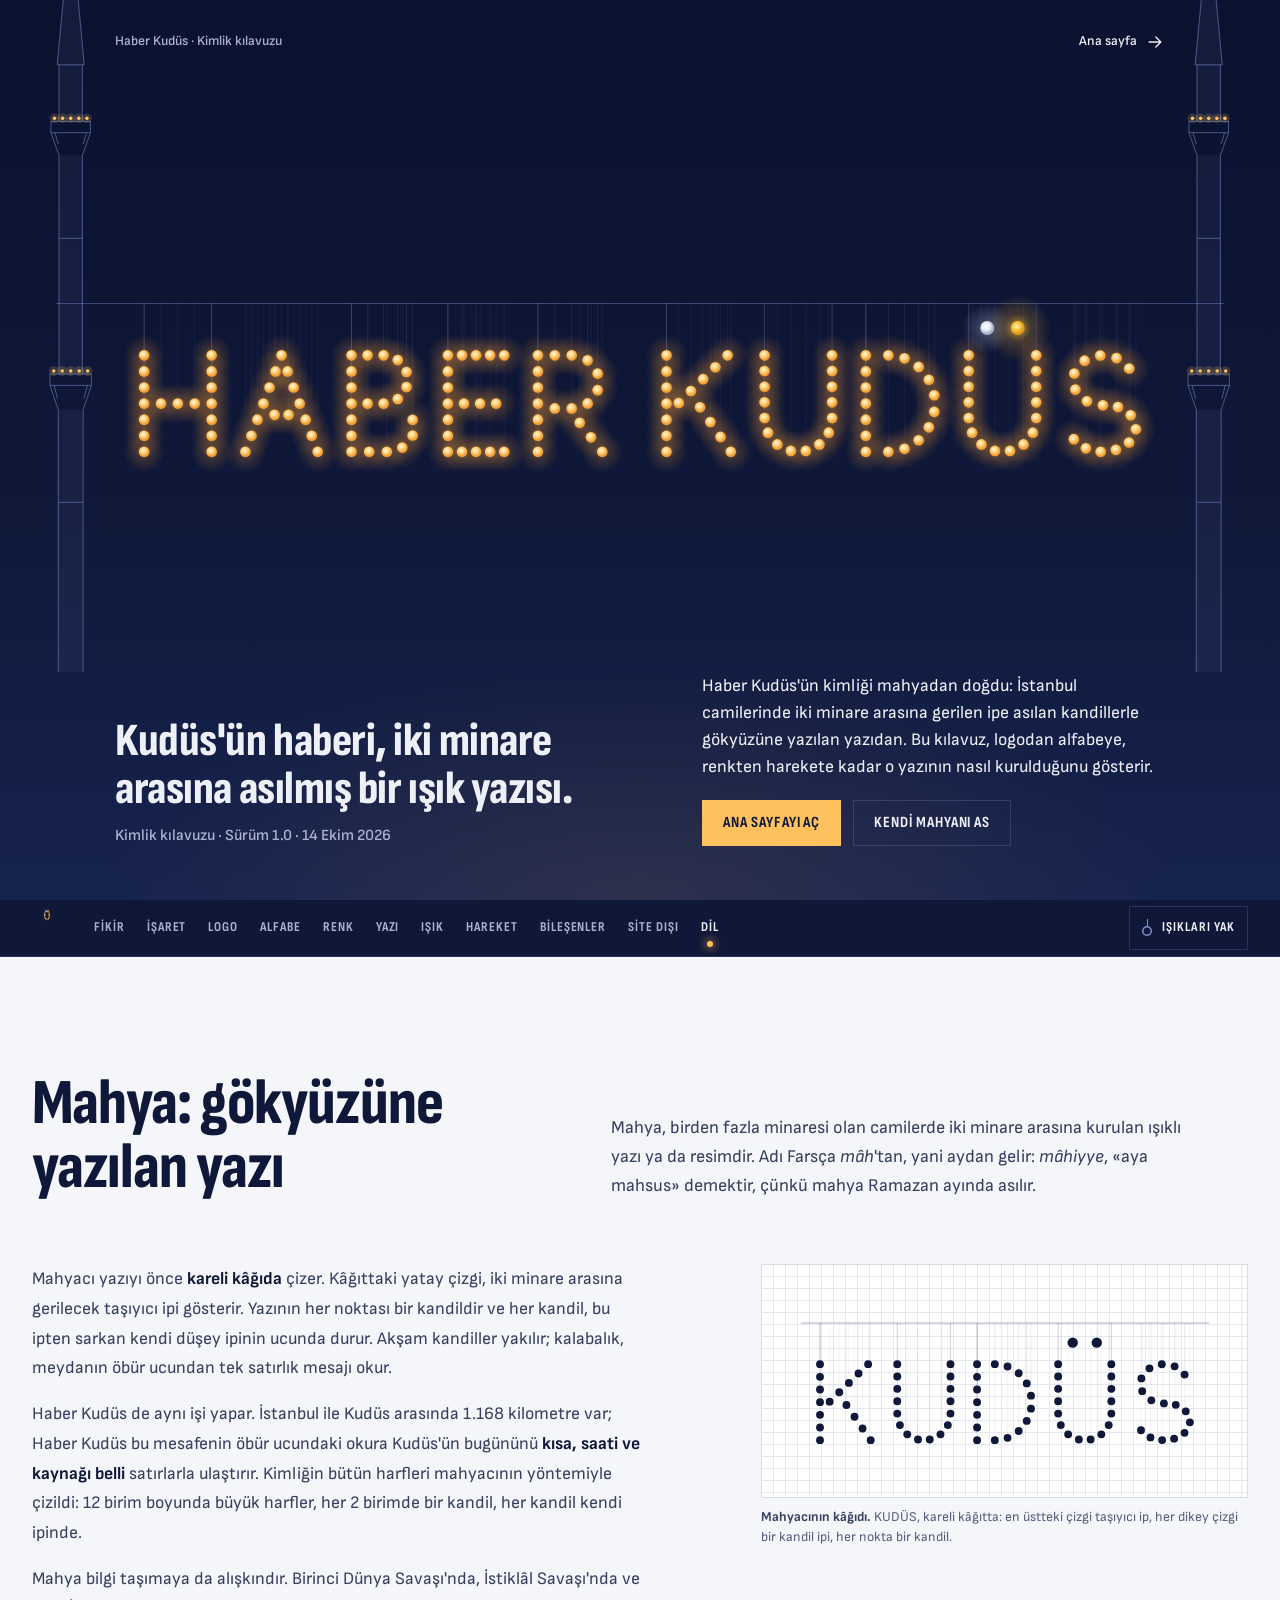
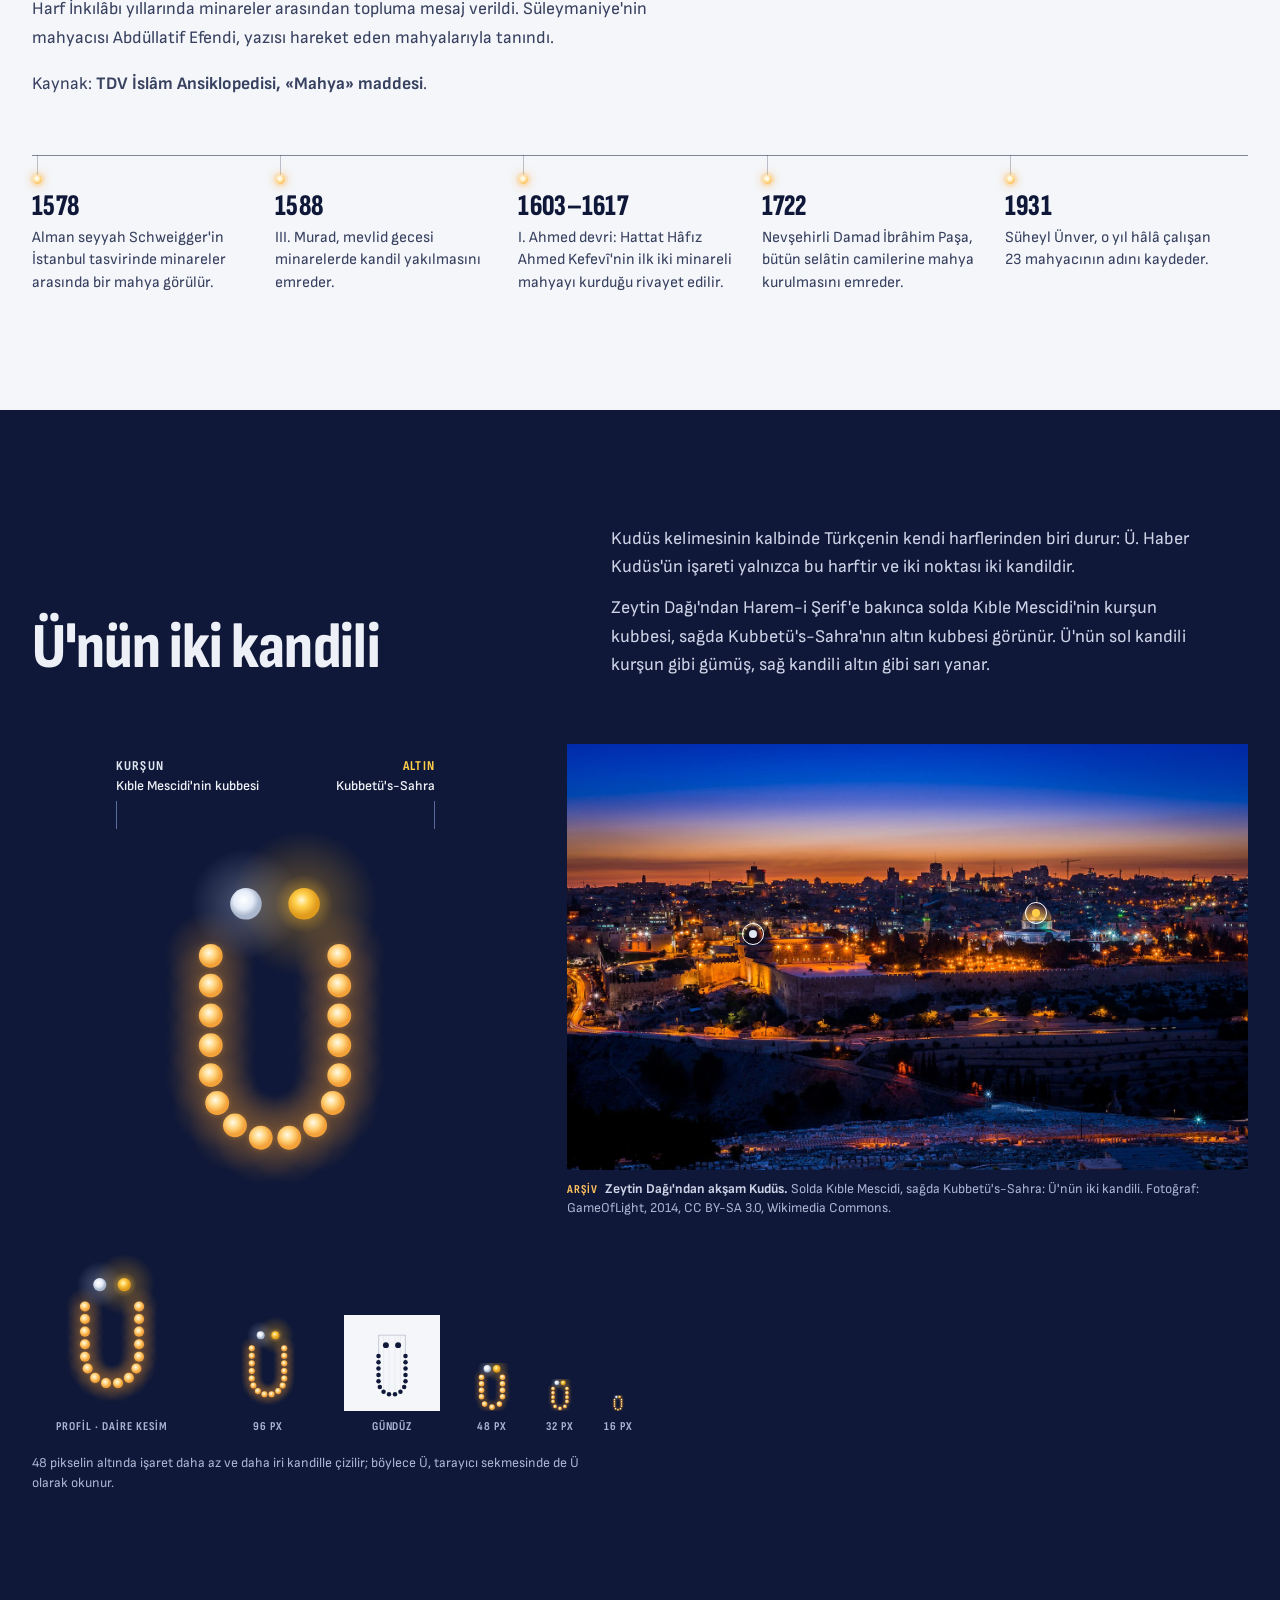
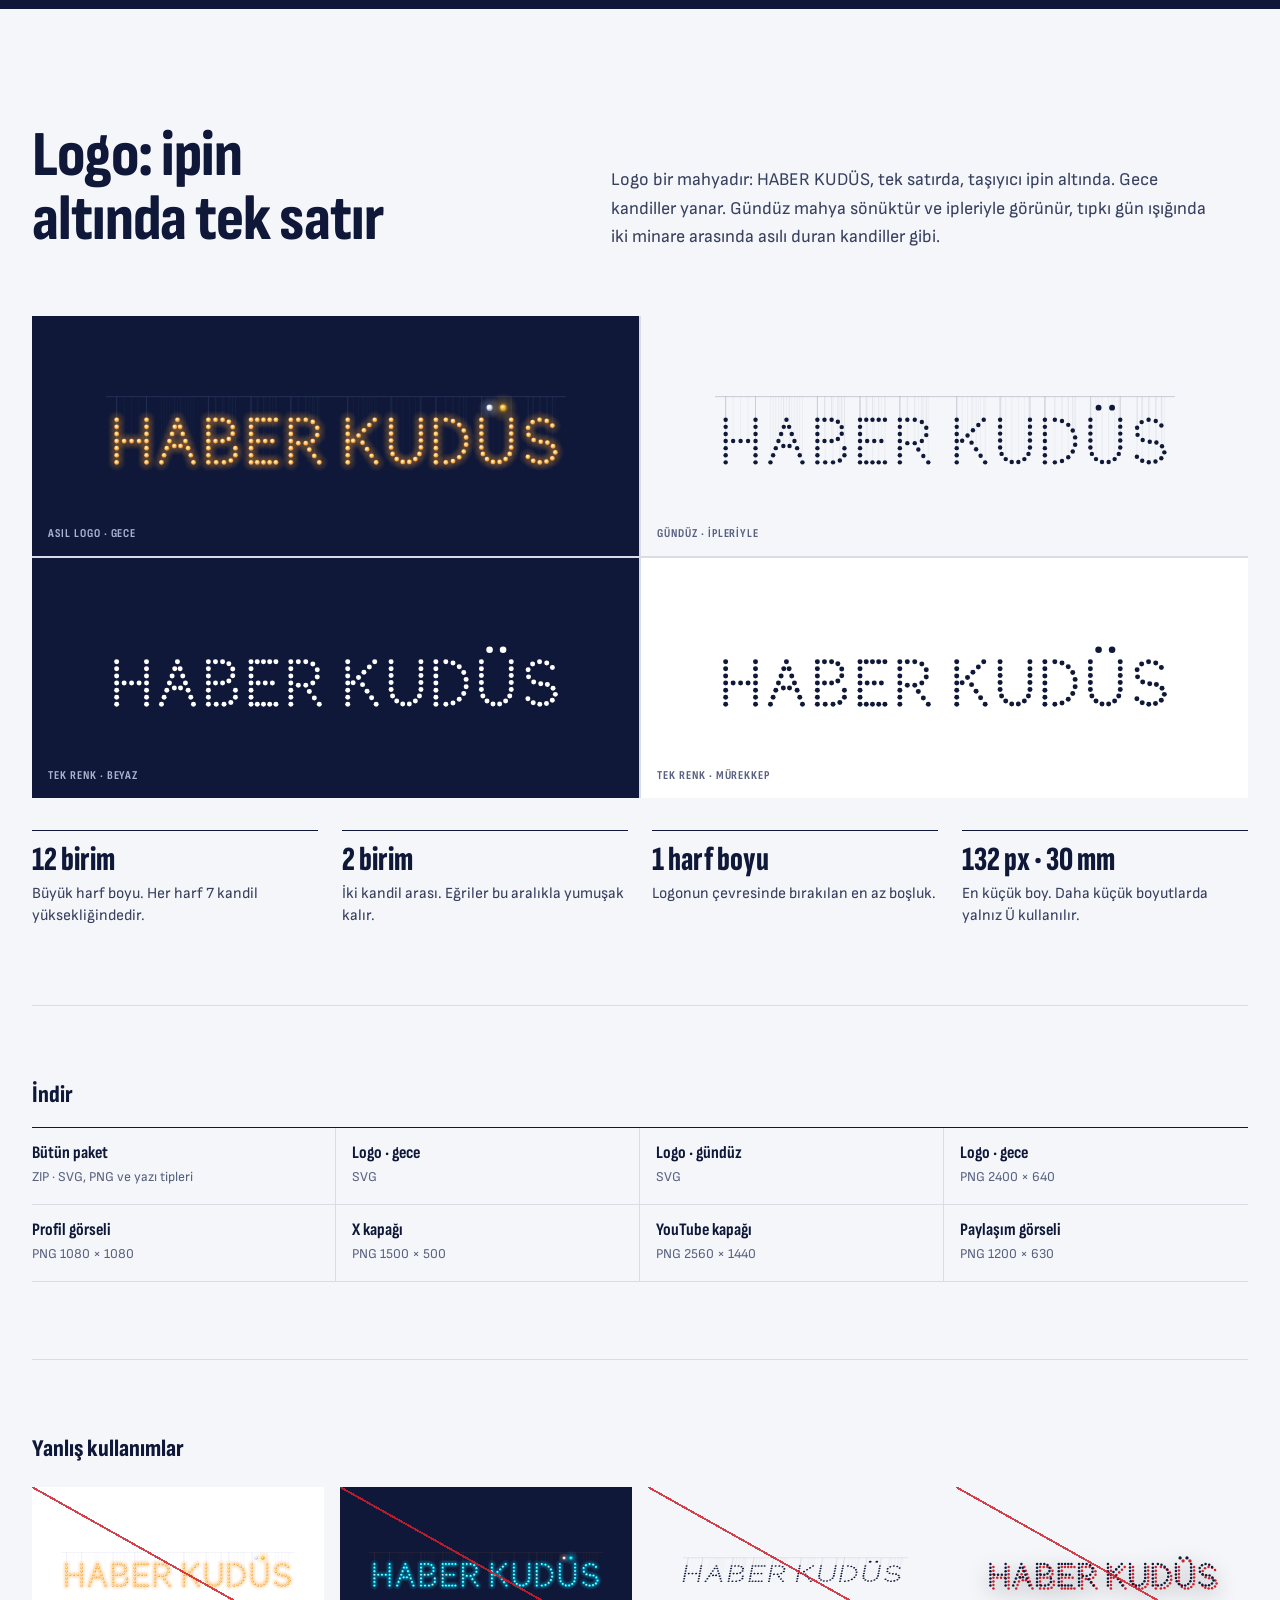
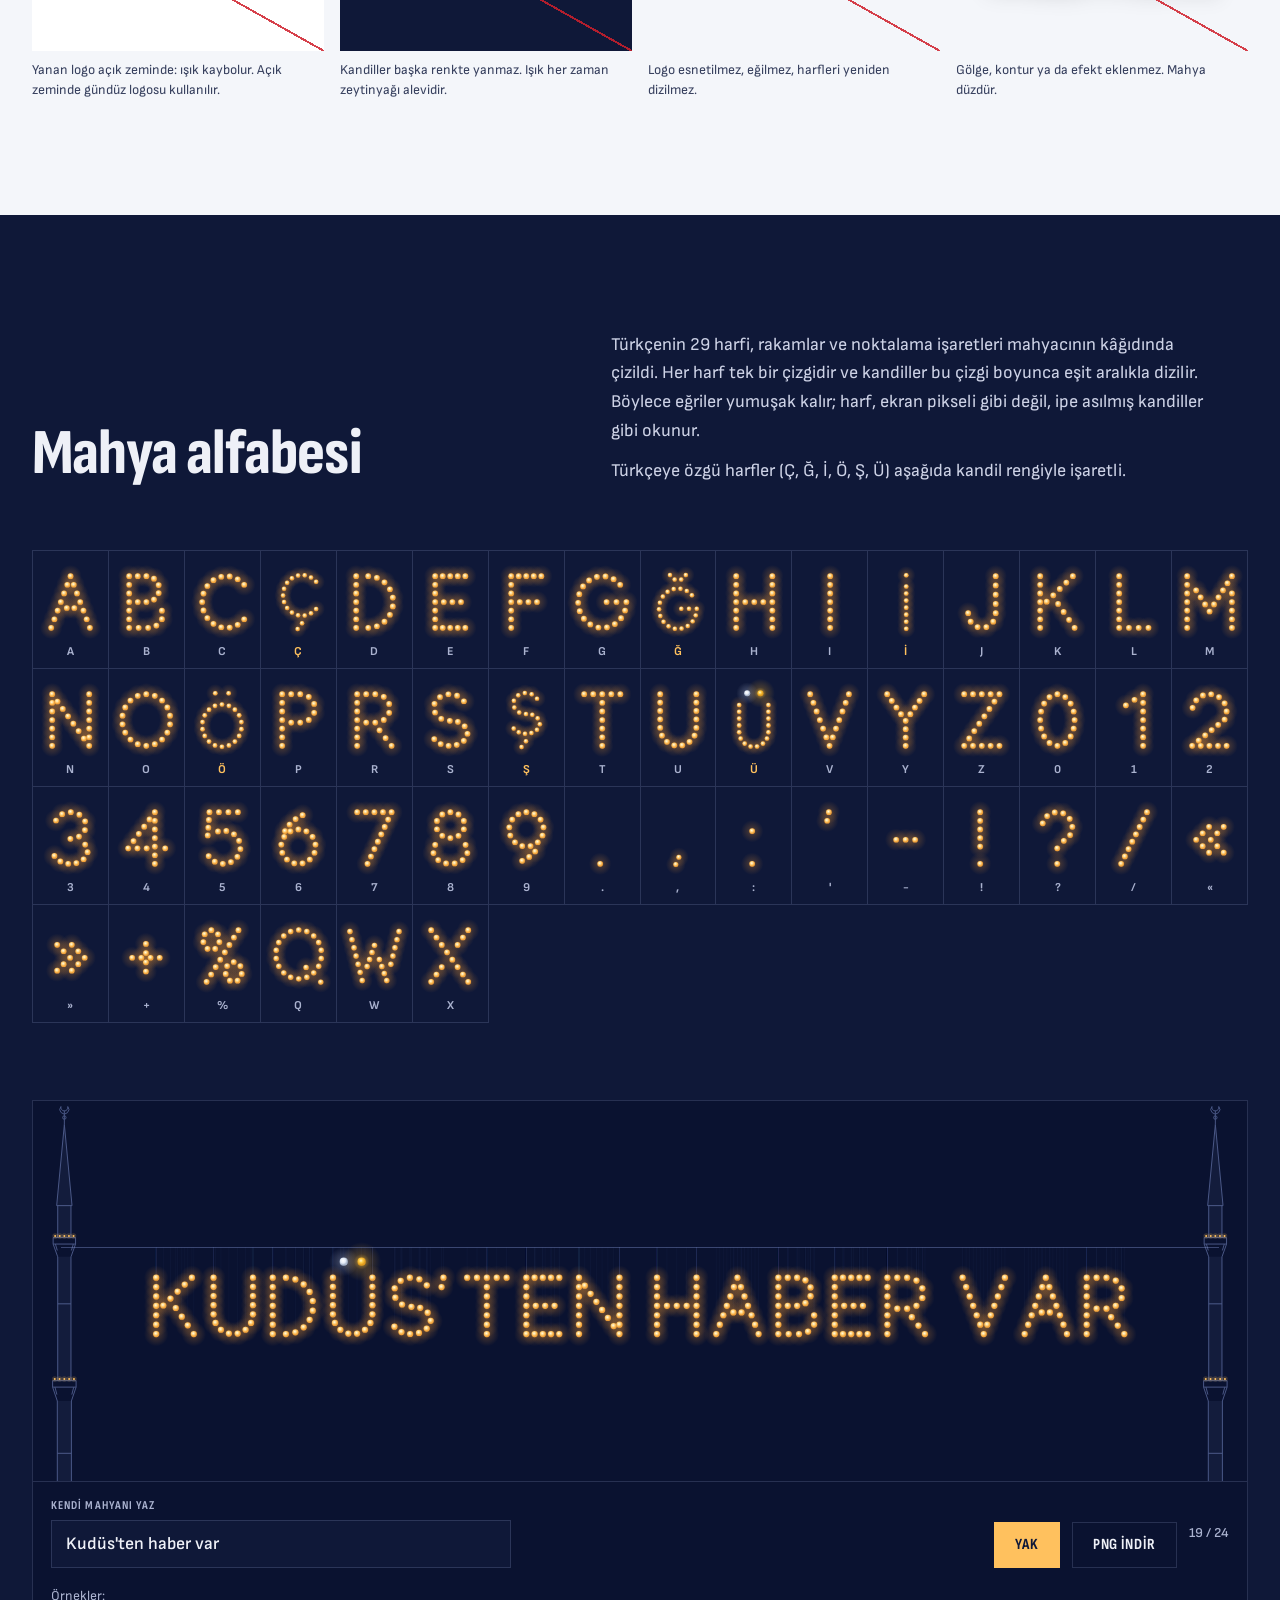
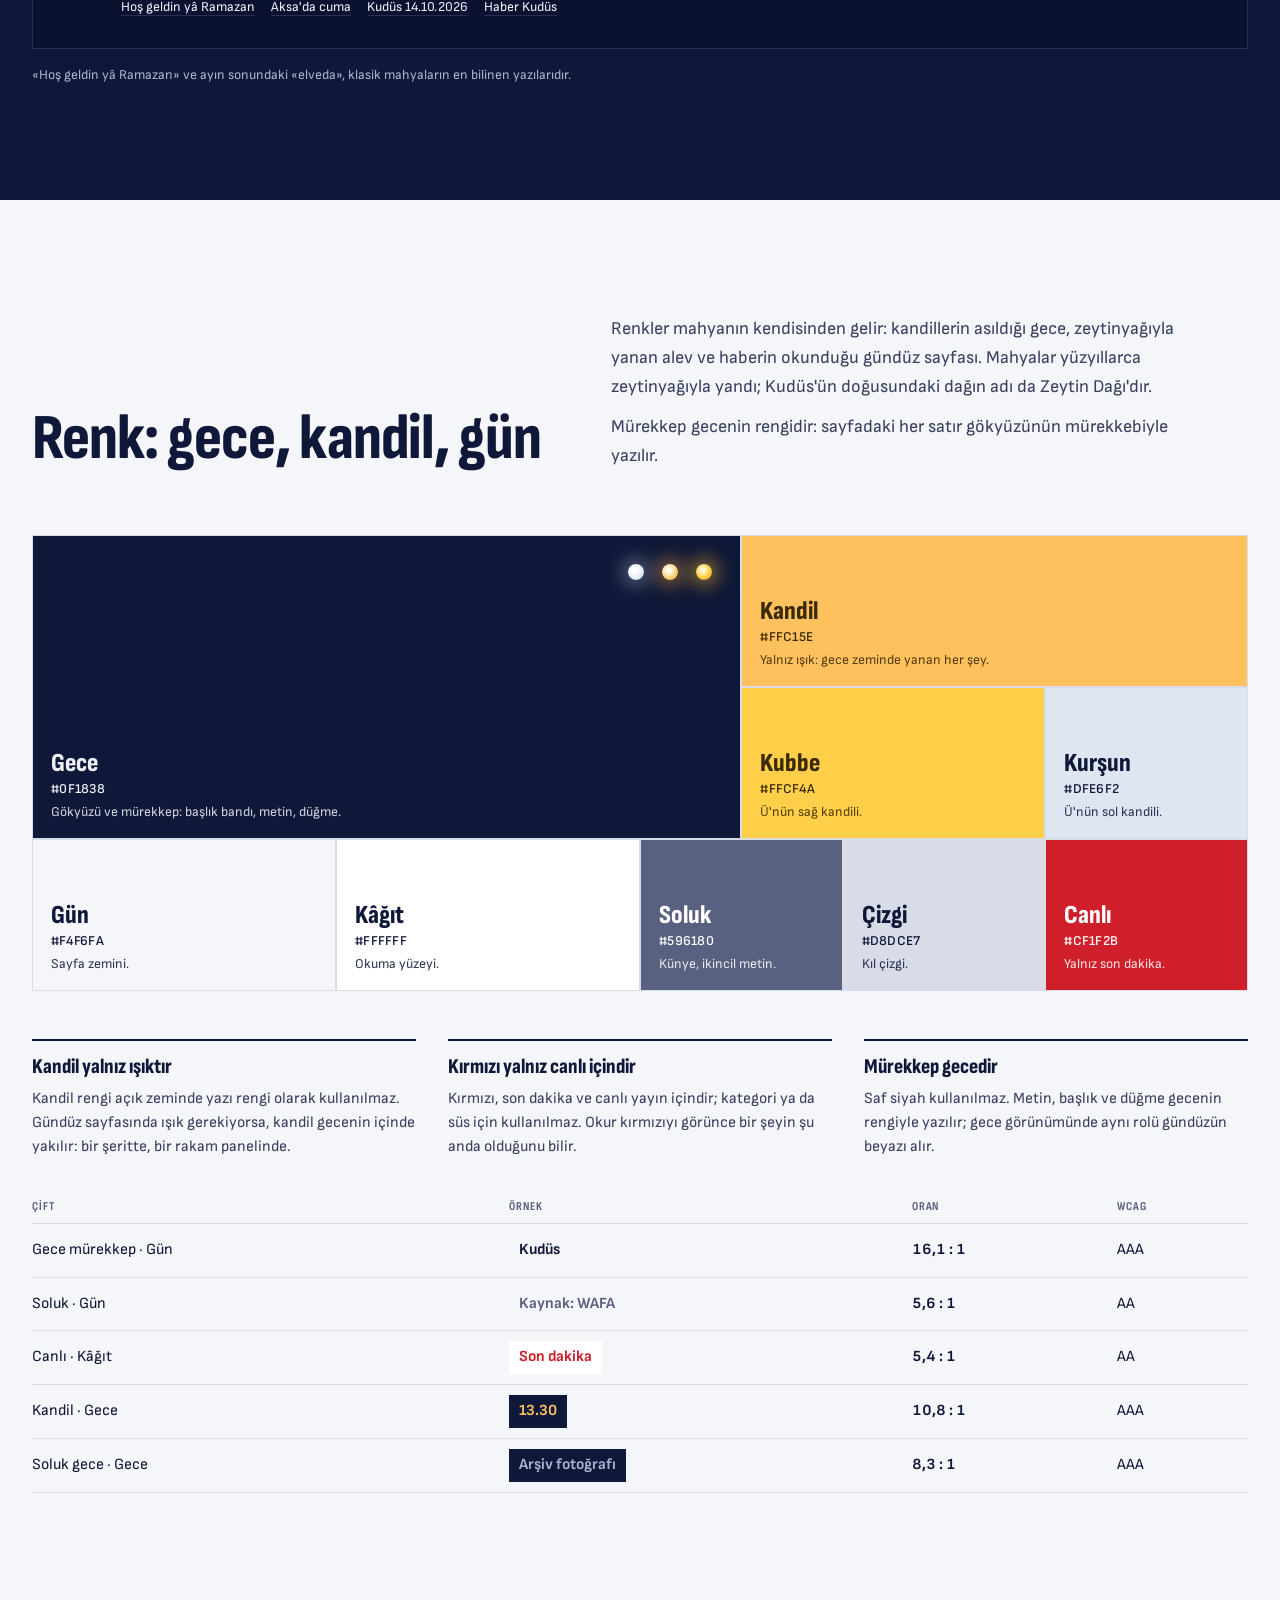
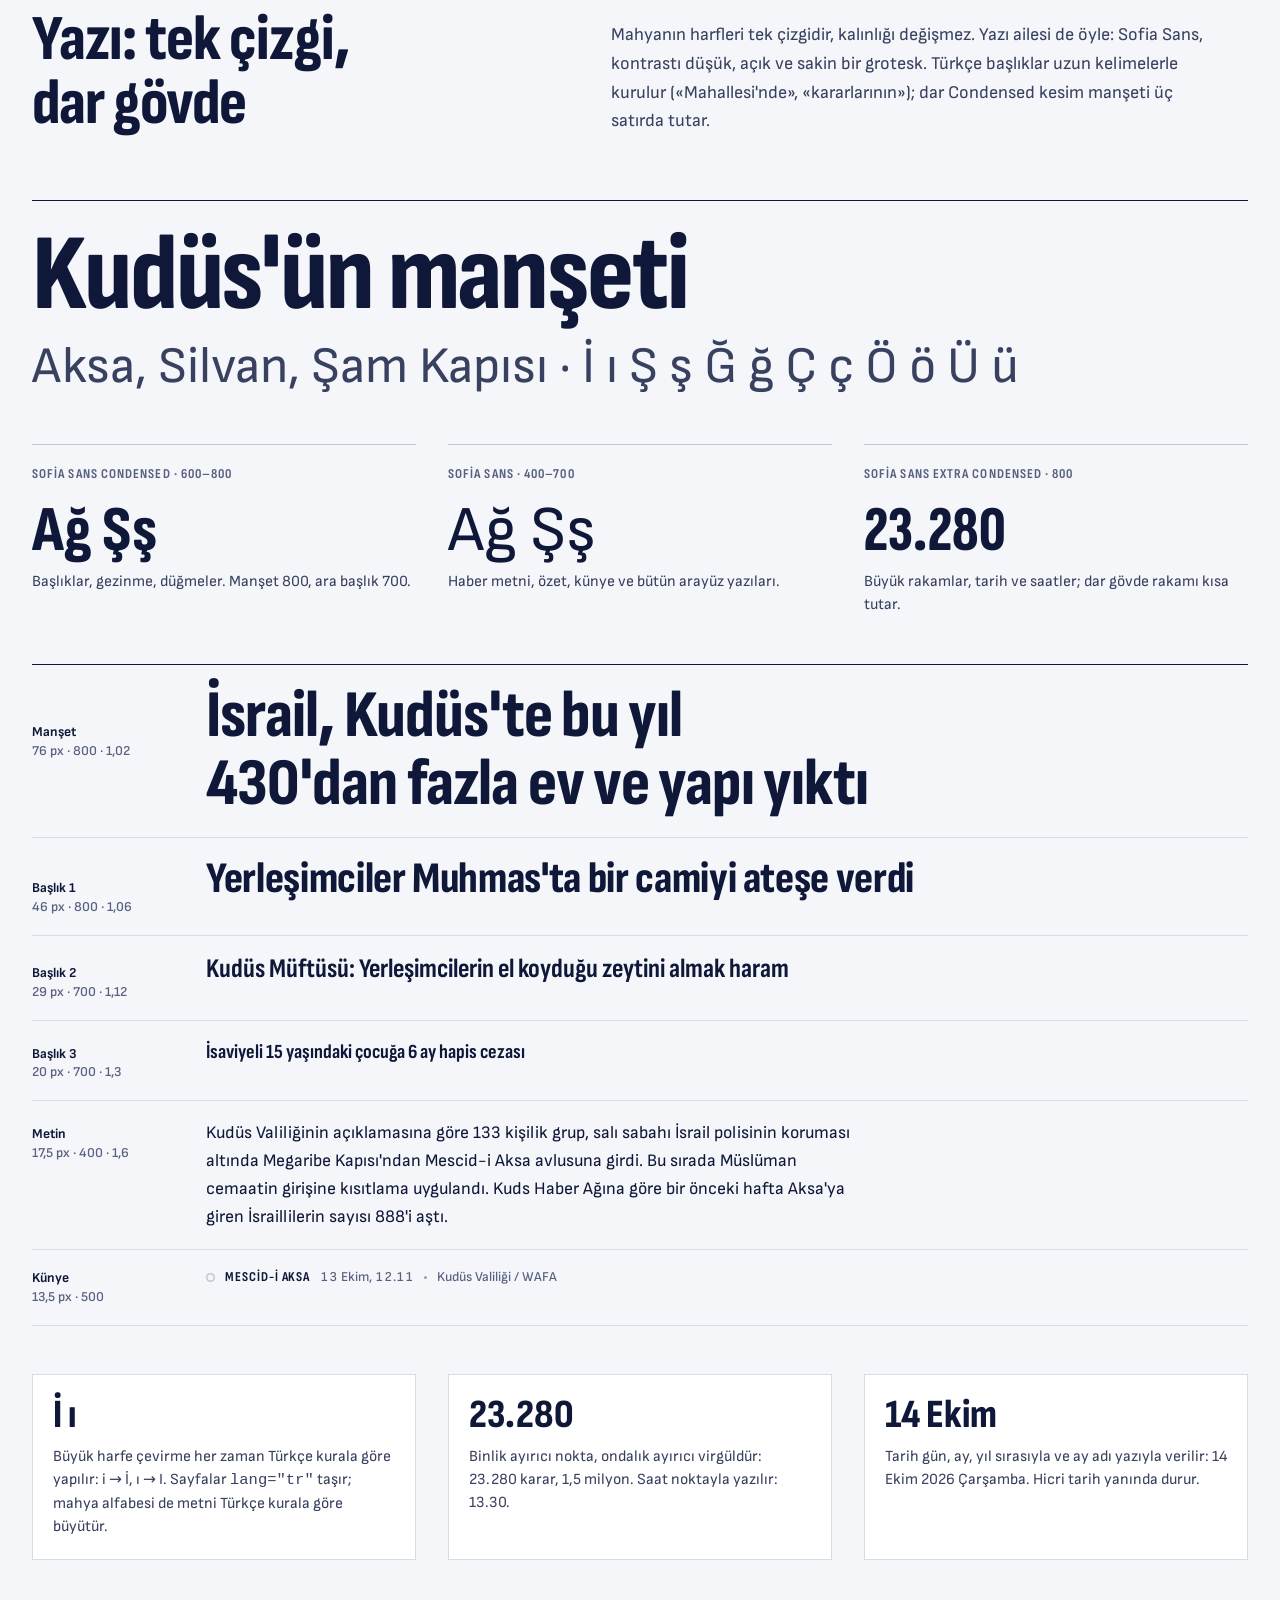
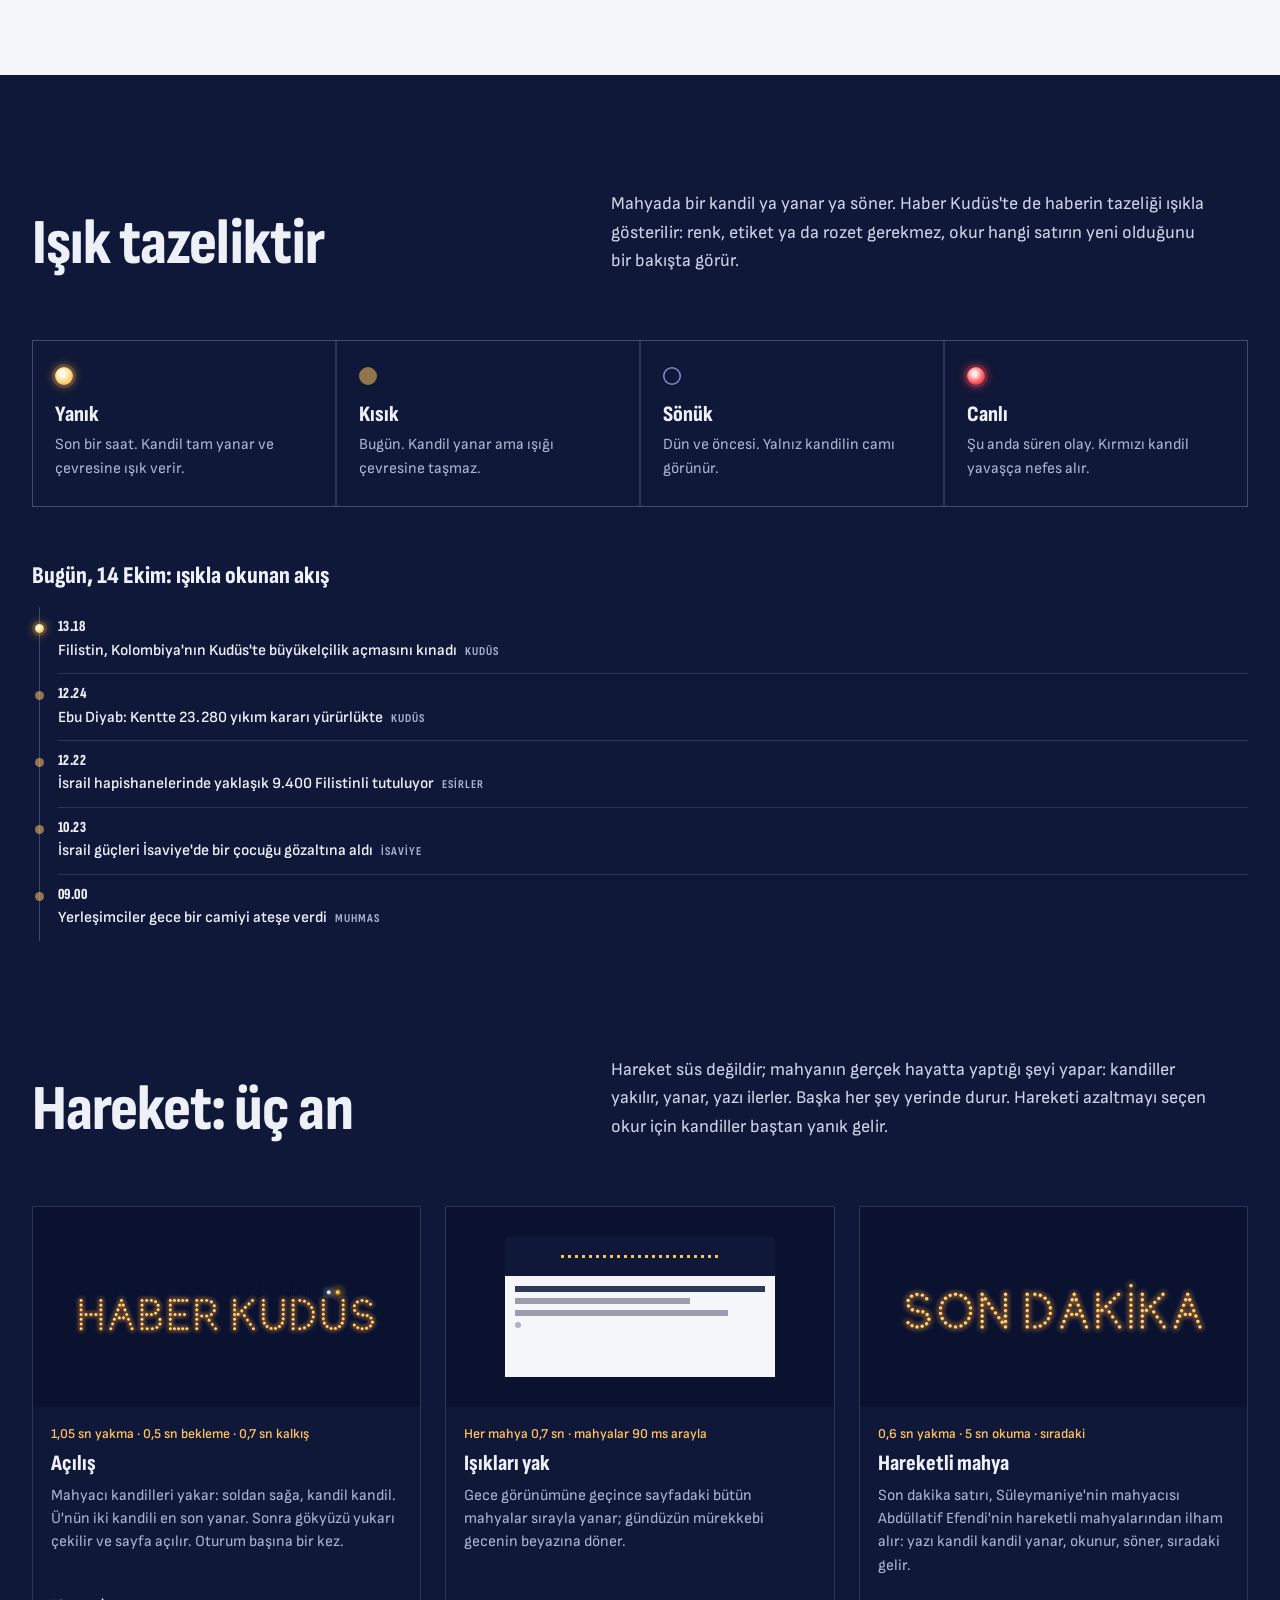
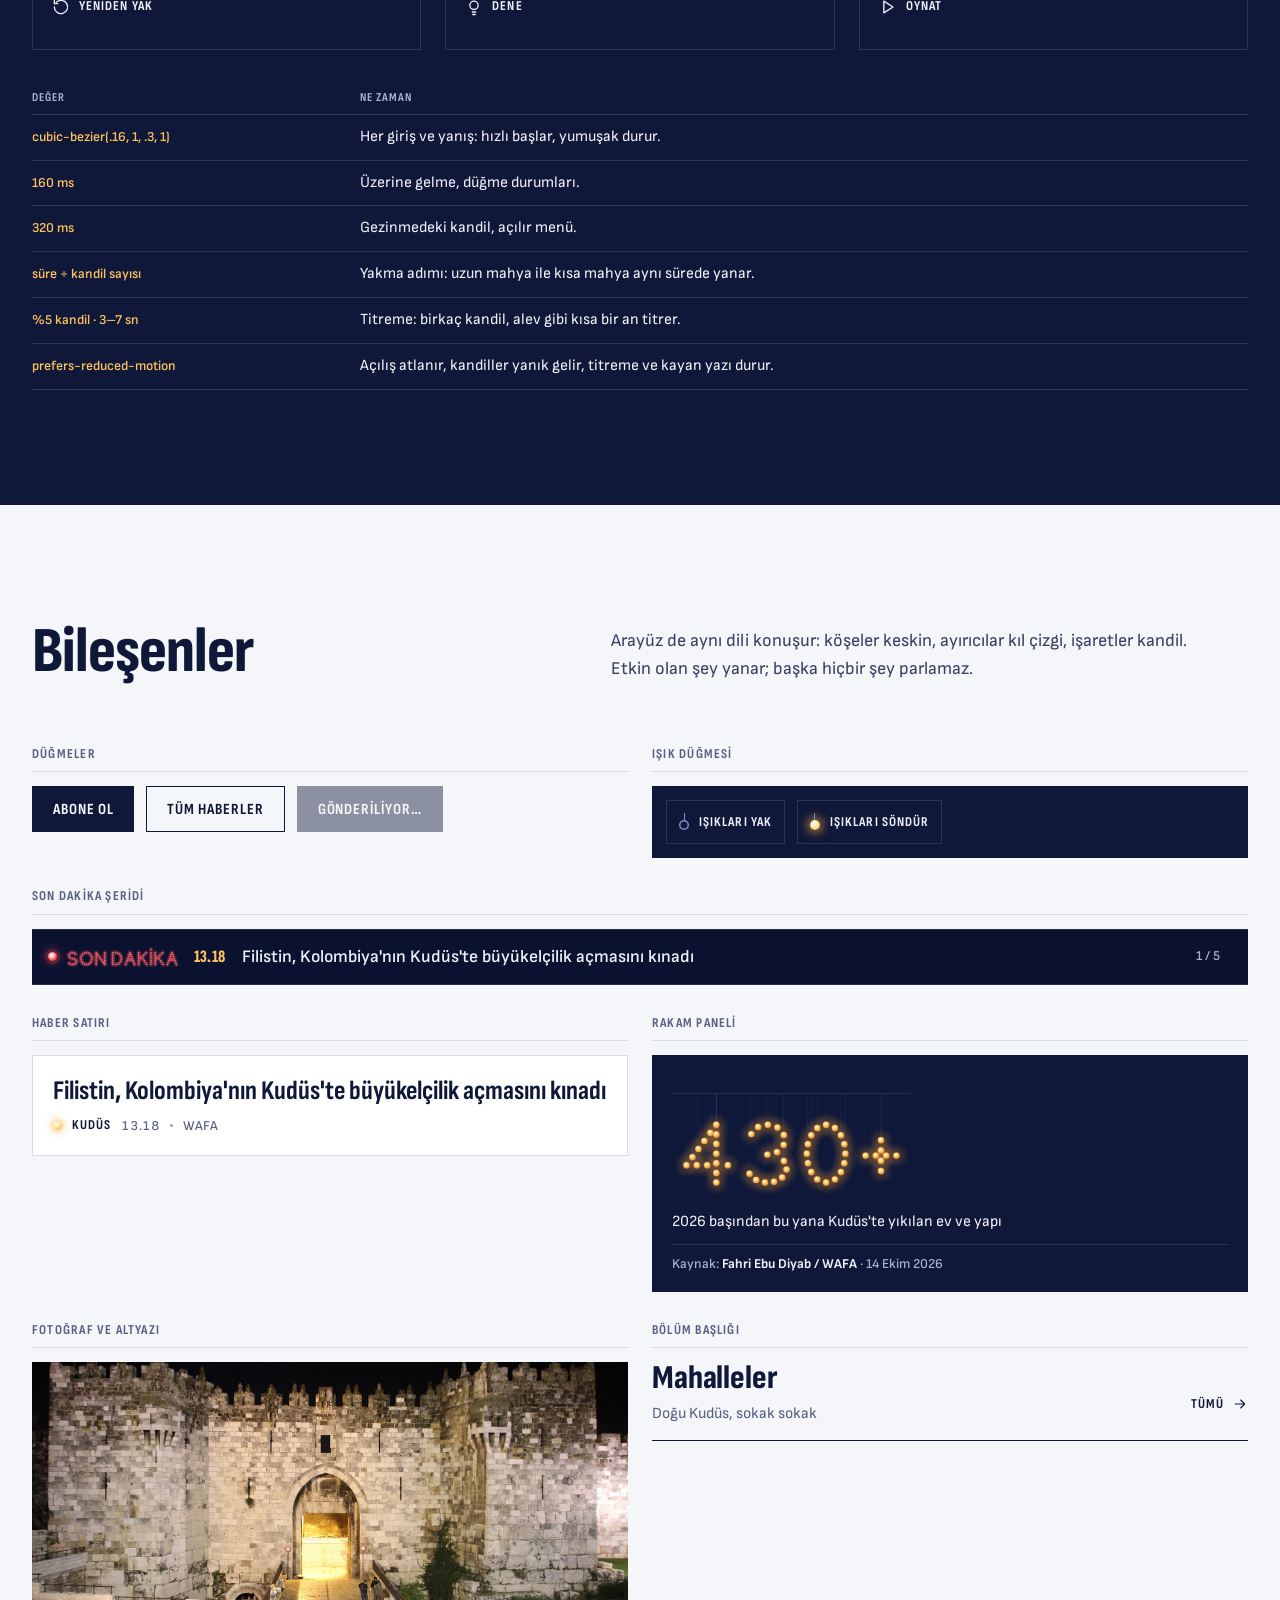
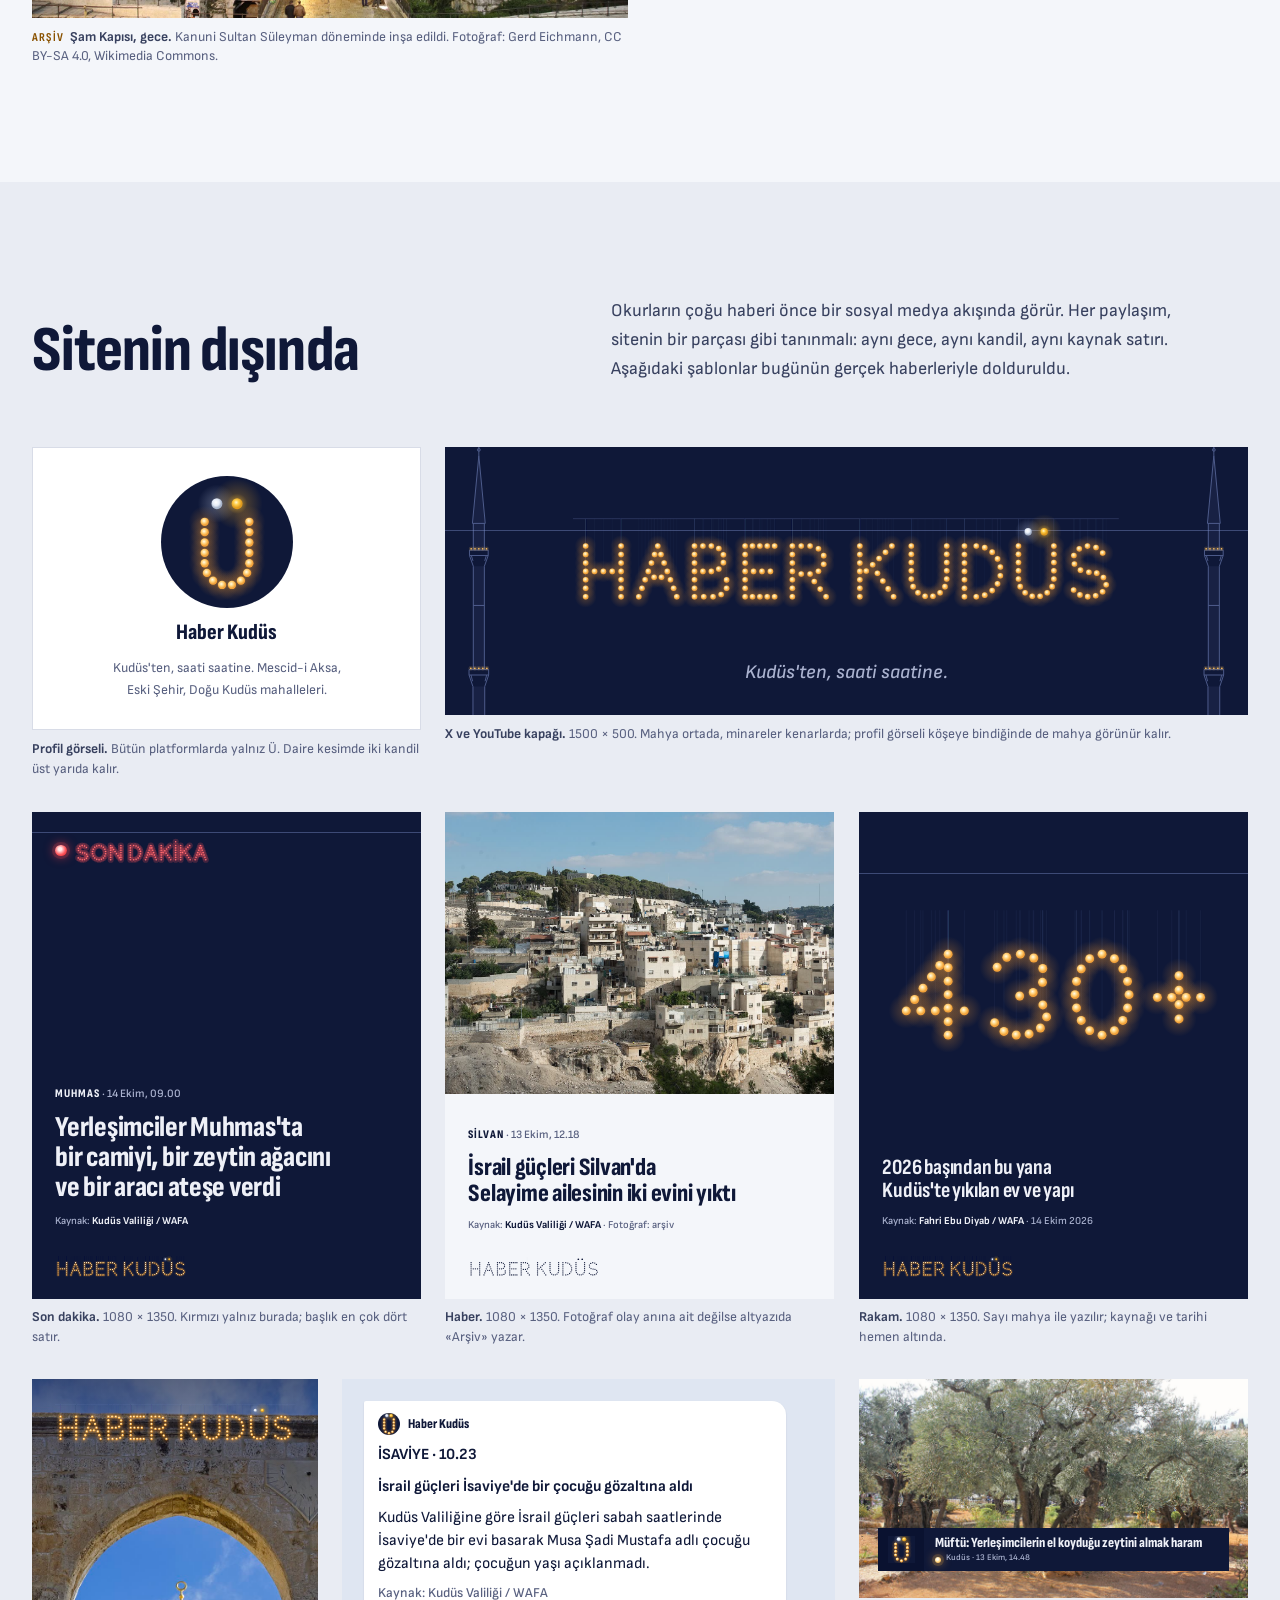
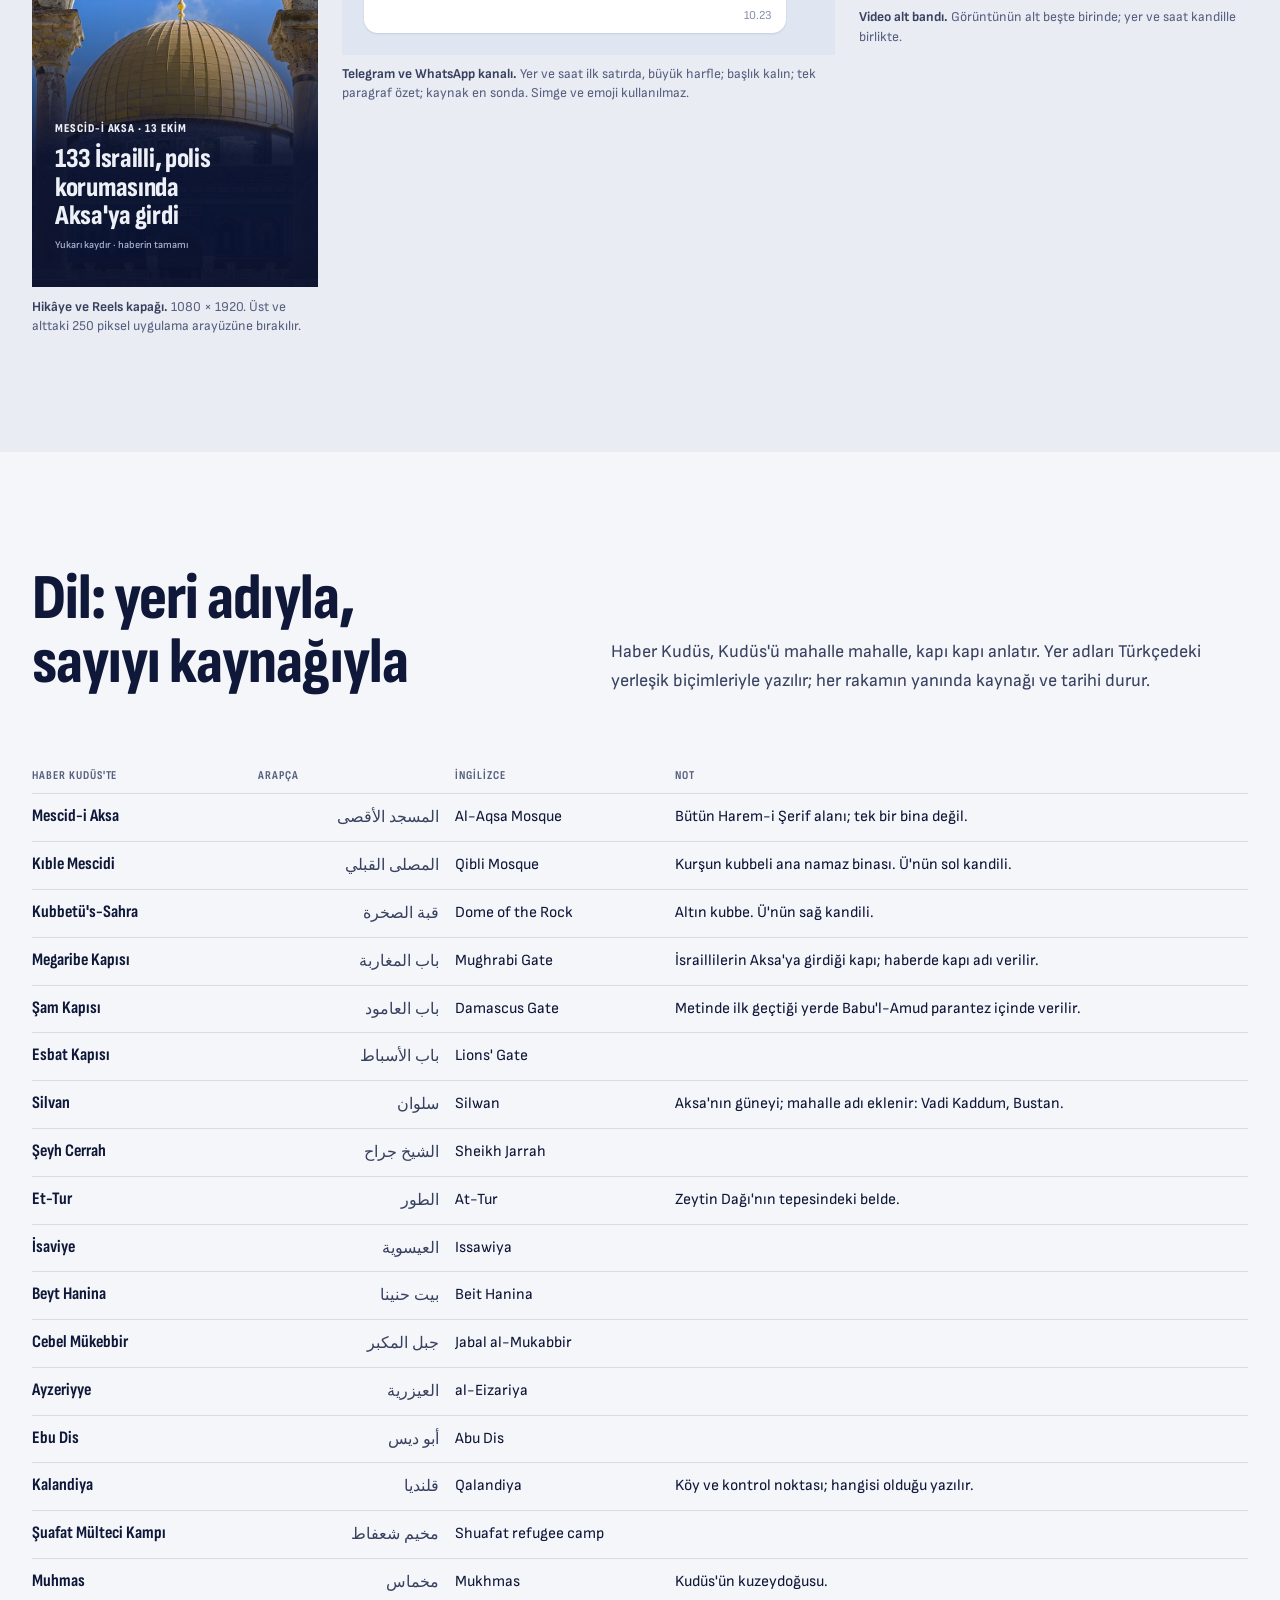
==== commit f5e04478: "Apply finish review: moving son dakika, lit numerals at night, no eyebrows - Son dakika is written b" ====
--- a/index.html
+++ b/index.html
@@ -48,7 +48,7 @@
     <!--@mahya:minare-sol--><svg xmlns="http://www.w3.org/2000/svg" viewBox="0 0 40 420" class="minare" aria-hidden="true" focusable="false" data-minare="sol"><path class="minare__shade" d="M20 22L12.8 98H27.2Z M13.8 98H26.2V128H13.8Z M13.8 146H26.2V262H13.8Z M13.4 281H26.6V420H13.4Z"/><path class="minare__body" d="M20 22V9M18.4 15.5a1.6 1.6 0 1 0 3.2 0a1.6 1.6 0 1 0 -3.2 0M23.2 5.2a4.2 4.2 0 1 1 -6.4 0a3.3 3.3 0 1 0 6.4 0M20 22L12.8 98H27.2ZM13.8 98V128M26.2 98V128M9.5 128H30.5V134H9.5ZM9.5 134L13.8 146M30.5 134L26.2 146M11.6 134L13.4 140M28.4 134L26.6 140M13.8 146V262M26.2 146V262M13.8 190H26.2M9 262H31V268H9ZM9 268L13.4 281M31 268L26.6 281M11.2 268L13 275M28.8 268L27 275M13.4 281V420M26.6 281V420M13.4 330H26.6"/><circle class="minare__glow" cx="11.4" cy="126.4" r="2.6"/><circle class="minare__lamp" cx="11.4" cy="126.4" r=".95"/><circle class="minare__glow" cx="15.7" cy="126.4" r="2.6"/><circle class="minare__lamp" cx="15.7" cy="126.4" r=".95"/><circle class="minare__glow" cx="20" cy="126.4" r="2.6"/><circle class="minare__lamp" cx="20" cy="126.4" r=".95"/><circle class="minare__glow" cx="24.3" cy="126.4" r="2.6"/><circle class="minare__lamp" cx="24.3" cy="126.4" r=".95"/><circle class="minare__glow" cx="28.6" cy="126.4" r="2.6"/><circle class="minare__lamp" cx="28.6" cy="126.4" r=".95"/><circle class="minare__glow" cx="11" cy="260.4" r="2.6"/><circle class="minare__lamp" cx="11" cy="260.4" r=".95"/><circle class="minare__glow" cx="15.5" cy="260.4" r="2.6"/><circle class="minare__lamp" cx="15.5" cy="260.4" r=".95"/><circle class="minare__glow" cx="20" cy="260.4" r="2.6"/><circle class="minare__lamp" cx="20" cy="260.4" r=".95"/><circle class="minare__glow" cx="24.5" cy="260.4" r="2.6"/><circle class="minare__lamp" cx="24.5" cy="260.4" r=".95"/><circle class="minare__glow" cx="29" cy="260.4" r="2.6"/><circle class="minare__lamp" cx="29" cy="260.4" r=".95"/></svg><!--/@mahya-->
     <!--@mahya:minare-sag--><svg xmlns="http://www.w3.org/2000/svg" viewBox="0 0 40 420" class="minare" aria-hidden="true" focusable="false" data-minare="sag"><path class="minare__shade" d="M20 22L12.8 98H27.2Z M13.8 98H26.2V128H13.8Z M13.8 146H26.2V262H13.8Z M13.4 281H26.6V420H13.4Z"/><path class="minare__body" d="M20 22V9M18.4 15.5a1.6 1.6 0 1 0 3.2 0a1.6 1.6 0 1 0 -3.2 0M23.2 5.2a4.2 4.2 0 1 1 -6.4 0a3.3 3.3 0 1 0 6.4 0M20 22L12.8 98H27.2ZM13.8 98V128M26.2 98V128M9.5 128H30.5V134H9.5ZM9.5 134L13.8 146M30.5 134L26.2 146M11.6 134L13.4 140M28.4 134L26.6 140M13.8 146V262M26.2 146V262M13.8 190H26.2M9 262H31V268H9ZM9 268L13.4 281M31 268L26.6 281M11.2 268L13 275M28.8 268L27 275M13.4 281V420M26.6 281V420M13.4 330H26.6"/><circle class="minare__glow" cx="11.4" cy="126.4" r="2.6"/><circle class="minare__lamp" cx="11.4" cy="126.4" r=".95"/><circle class="minare__glow" cx="15.7" cy="126.4" r="2.6"/><circle class="minare__lamp" cx="15.7" cy="126.4" r=".95"/><circle class="minare__glow" cx="20" cy="126.4" r="2.6"/><circle class="minare__lamp" cx="20" cy="126.4" r=".95"/><circle class="minare__glow" cx="24.3" cy="126.4" r="2.6"/><circle class="minare__lamp" cx="24.3" cy="126.4" r=".95"/><circle class="minare__glow" cx="28.6" cy="126.4" r="2.6"/><circle class="minare__lamp" cx="28.6" cy="126.4" r=".95"/><circle class="minare__glow" cx="11" cy="260.4" r="2.6"/><circle class="minare__lamp" cx="11" cy="260.4" r=".95"/><circle class="minare__glow" cx="15.5" cy="260.4" r="2.6"/><circle class="minare__lamp" cx="15.5" cy="260.4" r=".95"/><circle class="minare__glow" cx="20" cy="260.4" r="2.6"/><circle class="minare__lamp" cx="20" cy="260.4" r=".95"/><circle class="minare__glow" cx="24.5" cy="260.4" r="2.6"/><circle class="minare__lamp" cx="24.5" cy="260.4" r=".95"/><circle class="minare__glow" cx="29" cy="260.4" r="2.6"/><circle class="minare__lamp" cx="29" cy="260.4" r=".95"/></svg><!--/@mahya-->
     <span class="kapak__ip" data-ip aria-hidden="true"></span>
-    <!--@mahya:masthead--><svg xmlns="http://www.w3.org/2000/svg" viewBox="-3 -9.5 129.4 24.5" class="mahya mahya--night" role="img" aria-label="Haber Kudüs" data-mahya="masthead"><defs><radialGradient id="mhh"><stop offset="0" stop-color="#ffb648" stop-opacity=".55"/><stop offset=".35" stop-color="#ff9f2e" stop-opacity=".18"/><stop offset="1" stop-color="#ff9f2e" stop-opacity="0"/></radialGradient><radialGradient id="mhc" cx=".42" cy=".38"><stop offset="0" stop-color="#fffbe9"/><stop offset=".55" stop-color="#ffd27a"/><stop offset="1" stop-color="#f3a23a"/></radialGradient><radialGradient id="mhk" cx=".42" cy=".38"><stop offset="0" stop-color="#fff6d1"/><stop offset=".45" stop-color="#ffcf4a"/><stop offset="1" stop-color="#e09a1c"/></radialGradient><radialGradient id="mhs" cx=".42" cy=".38"><stop offset="0" stop-color="#ffffff"/><stop offset=".6" stop-color="#e4ebf7"/><stop offset="1" stop-color="#a9b6cc"/></radialGradient><radialGradient id="mhkh"><stop offset="0" stop-color="#ffc83a" stop-opacity=".75"/><stop offset=".4" stop-color="#ffb21f" stop-opacity=".22"/><stop offset="1" stop-color="#ffb21f" stop-opacity="0"/></radialGradient><radialGradient id="mhsh"><stop offset="0" stop-color="#dfe8ff" stop-opacity=".3"/><stop offset="1" stop-color="#dfe8ff" stop-opacity="0"/></radialGradient></defs><g class="mahya__rig"><line class="mahya__rope" x1="-3" y1="-6.5" x2="126.4" y2="-6.5"/><path class="mahya__threads" d="M0 -6.5V0M0 -6.5V2M0 -6.5V4M0 -6.5V6M0 -6.5V8M0 -6.5V10M0 -6.5V12M8.4 -6.5V0M8.4 -6.5V2M8.4 -6.5V4M8.4 -6.5V6M8.4 -6.5V8M8.4 -6.5V10M8.4 -6.5V12M2.1 -6.5V6M4.2 -6.5V6M6.3 -6.5V6M12.6 -6.5V12M13.35 -6.5V10M14.1 -6.5V8M14.85 -6.5V6M15.6 -6.5V4M16.35 -6.5V2M17.1 -6.5V0M17.85 -6.5V2M18.6 -6.5V4M19.35 -6.5V6M20.1 -6.5V8M20.85 -6.5V10M21.6 -6.5V12M16.23 -6.5V7.4M17.97 -6.5V7.4M25.8 -6.5V0M25.8 -6.5V2M25.8 -6.5V4M25.8 -6.5V6M25.8 -6.5V8M25.8 -6.5V10M25.8 -6.5V12M27.8 -6.5V0M29.8 -6.5V0M31.56 -6.5V0.57M32.65 -6.5V2.07M32.65 -6.5V3.93M31.56 -6.5V5.43M29.8 -6.5V6M27.8 -6.5V6M33.41 -6.5V8.02M33.41 -6.5V9.98M32.12 -6.5V11.48M30.2 -6.5V12M28 -6.5V12M37.8 -6.5V0M37.8 -6.5V2M37.8 -6.5V4M37.8 -6.5V6M37.8 -6.5V8M37.8 -6.5V10M37.8 -6.5V12M39.55 -6.5V0M41.3 -6.5V0M43.05 -6.5V0M44.8 -6.5V0M39.8 -6.5V6M41.8 -6.5V6M43.8 -6.5V6M39.55 -6.5V12M41.3 -6.5V12M43.05 -6.5V12M44.8 -6.5V12M49 -6.5V0M49 -6.5V2M49 -6.5V4M49 -6.5V6M49 -6.5V8M49 -6.5V10M49 -6.5V12M51.1 -6.5V0M53.2 -6.5V0M55.18 -6.5V0.62M56.43 -6.5V2.27M56.43 -6.5V4.33M55.18 -6.5V5.98M53.2 -6.5V6.6M51.1 -6.5V6.6M54.2 -6.5V8.4M55.6 -6.5V10.2M57 -6.5V12M65 -6.5V0M65 -6.5V2M65 -6.5V4M65 -6.5V6M65 -6.5V8M65 -6.5V10M65 -6.5V12M72.6 -6.5V0M71.08 -6.5V1.48M69.56 -6.5V2.96M68.04 -6.5V4.44M66.52 -6.5V5.92M69.17 -6.5V6.45M70.45 -6.5V8.3M71.72 -6.5V10.15M73 -6.5V12M77.2 -6.5V0M77.2 -6.5V1.95M77.2 -6.5V3.9M77.2 -6.5V5.85M77.2 -6.5V7.8M77.62 -6.5V9.62M78.78 -6.5V11.08M80.47 -6.5V11.89M82.33 -6.5V11.89M84.02 -6.5V11.08M85.18 -6.5V9.62M85.6 -6.5V7.8M85.6 -6.5V5.85M85.6 -6.5V3.9M85.6 -6.5V1.95M85.6 -6.5V0M89.8 -6.5V0M89.8 -6.5V2M89.8 -6.5V4M89.8 -6.5V6M89.8 -6.5V8M89.8 -6.5V10M89.8 -6.5V12M92.6 -6.5V0M94.61 -6.5V0.37M96.37 -6.5V1.44M97.64 -6.5V3.04M98.31 -6.5V4.97M98.31 -6.5V7.03M97.64 -6.5V8.96M96.37 -6.5V10.56M94.61 -6.5V11.63M92.6 -6.5V12M102.6 -6.5V0M102.6 -6.5V1.95M102.6 -6.5V3.9M102.6 -6.5V5.85M102.6 -6.5V7.8M103.02 -6.5V9.62M104.18 -6.5V11.08M105.87 -6.5V11.89M107.73 -6.5V11.89M109.42 -6.5V11.08M110.58 -6.5V9.62M111 -6.5V7.8M111 -6.5V5.85M111 -6.5V3.9M111 -6.5V1.95M111 -6.5V0M104.9 -6.5V-3.4M108.7 -6.5V-3.4M122.57 -6.5V1.64M120.99 -6.5V0.34M118.97 -6.5V0.01M117.02 -6.5V0.66M115.74 -6.5V2.25M115.87 -6.5V4.26M117.31 -6.5V5.71M119.3 -6.5V6.2M121.17 -6.5V6.42M122.75 -6.5V7.45M123.4 -6.5V9.19M122.55 -6.5V10.84M120.91 -6.5V11.76M119.02 -6.5V11.99M117.18 -6.5V11.57M115.68 -6.5V10.43"/></g><g class="mahya__halos"><circle cx="0" cy="0" r="2.6" fill="url(#mhh)" style="--i:0"/><circle cx="0" cy="2" r="2.6" fill="url(#mhh)" style="--i:1"/><circle cx="0" cy="4" r="2.6" fill="url(#mhh)" style="--i:2"/><circle cx="0" cy="6" r="2.6" fill="url(#mhh)" style="--i:3"/><circle cx="0" cy="8" r="2.6" fill="url(#mhh)" style="--i:4"/><circle cx="0" cy="10" r="2.6" fill="url(#mhh)" style="--i:5"/><circle cx="0" cy="12" r="2.6" fill="url(#mhh)" style="--i:6"/><circle cx="8.4" cy="0" r="2.6" fill="url(#mhh)" style="--i:10"/><circle cx="8.4" cy="2" r="2.6" fill="url(#mhh)" style="--i:11"/><circle cx="8.4" cy="4" r="2.6" fill="url(#mhh)" style="--i:12"/><circle cx="8.4" cy="6" r="2.6" fill="url(#mhh)" style="--i:13"/><circle cx="8.4" cy="8" r="2.6" fill="url(#mhh)" style="--i:14"/><circle cx="8.4" cy="10" r="2.6" fill="url(#mhh)" style="--i:15"/><circle cx="8.4" cy="12" r="2.6" fill="url(#mhh)" style="--i:16"/><circle cx="2.1" cy="6" r="2.6" fill="url(#mhh)" style="--i:7"/><circle cx="4.2" cy="6" r="2.6" fill="url(#mhh)" style="--i:8"/><circle cx="6.3" cy="6" r="2.6" fill="url(#mhh)" style="--i:9"/><circle cx="12.6" cy="12" r="2.6" fill="url(#mhh)" style="--i:17"/><circle cx="13.35" cy="10" r="2.6" fill="url(#mhh)" style="--i:18"/><circle cx="14.1" cy="8" r="2.6" fill="url(#mhh)" style="--i:19"/><circle cx="14.85" cy="6" r="2.6" fill="url(#mhh)" style="--i:20"/><circle cx="15.6" cy="4" r="2.6" fill="url(#mhh)" style="--i:21"/><circle cx="16.35" cy="2" r="2.6" fill="url(#mhh)" style="--i:22"/><circle cx="17.1" cy="0" r="2.6" fill="url(#mhh)" style="--i:23"/><circle cx="17.85" cy="2" r="2.6" fill="url(#mhh)" style="--i:25"/><circle cx="18.6" cy="4" r="2.6" fill="url(#mhh)" style="--i:27"/><circle cx="19.35" cy="6" r="2.6" fill="url(#mhh)" style="--i:28"/><circle cx="20.1" cy="8" r="2.6" fill="url(#mhh)" style="--i:29"/><circle cx="20.85" cy="10" r="2.6" fill="url(#mhh)" style="--i:30"/><circle cx="21.6" cy="12" r="2.6" fill="url(#mhh)" style="--i:31"/><circle cx="16.23" cy="7.4" r="2.6" fill="url(#mhh)" style="--i:24"/><circle cx="17.97" cy="7.4" r="2.6" fill="url(#mhh)" style="--i:26"/><circle cx="25.8" cy="0" r="2.6" fill="url(#mhh)" style="--i:32"/><circle cx="25.8" cy="2" r="2.6" fill="url(#mhh)" style="--i:33"/><circle cx="25.8" cy="4" r="2.6" fill="url(#mhh)" style="--i:34"/><circle cx="25.8" cy="6" r="2.6" fill="url(#mhh)" style="--i:35"/><circle cx="25.8" cy="8" r="2.6" fill="url(#mhh)" style="--i:36"/><circle cx="25.8" cy="10" r="2.6" fill="url(#mhh)" style="--i:37"/><circle cx="25.8" cy="12" r="2.6" fill="url(#mhh)" style="--i:39"/><circle cx="27.8" cy="0" r="2.6" fill="url(#mhh)" style="--i:38"/><circle cx="29.8" cy="0" r="2.6" fill="url(#mhh)" style="--i:41"/><circle cx="31.56" cy="0.57" r="2.6" fill="url(#mhh)" style="--i:44"/><circle cx="32.65" cy="2.07" r="2.6" fill="url(#mhh)" style="--i:47"/><circle cx="32.65" cy="3.93" r="2.6" fill="url(#mhh)" style="--i:48"/><circle cx="31.56" cy="5.43" r="2.6" fill="url(#mhh)" style="--i:46"/><circle cx="29.8" cy="6" r="2.6" fill="url(#mhh)" style="--i:43"/><circle cx="27.8" cy="6" r="2.6" fill="url(#mhh)" style="--i:40"/><circle cx="33.41" cy="8.02" r="2.6" fill="url(#mhh)" style="--i:50"/><circle cx="33.41" cy="9.98" r="2.6" fill="url(#mhh)" style="--i:51"/><circle cx="32.12" cy="11.48" r="2.6" fill="url(#mhh)" style="--i:49"/><circle cx="30.2" cy="12" r="2.6" fill="url(#mhh)" style="--i:45"/><circle cx="28" cy="12" r="2.6" fill="url(#mhh)" style="--i:42"/><circle cx="37.8" cy="0" r="2.6" fill="url(#mhh)" style="--i:52"/><circle cx="37.8" cy="2" r="2.6" fill="url(#mhh)" style="--i:53"/><circle cx="37.8" cy="4" r="2.6" fill="url(#mhh)" style="--i:54"/><circle cx="37.8" cy="6" r="2.6" fill="url(#mhh)" style="--i:55"/><circle cx="37.8" cy="8" r="2.6" fill="url(#mhh)" style="--i:56"/><circle cx="37.8" cy="10" r="2.6" fill="url(#mhh)" style="--i:58"/><circle cx="37.8" cy="12" r="2.6" fill="url(#mhh)" style="--i:59"/><circle cx="39.55" cy="0" r="2.6" fill="url(#mhh)" style="--i:57"/><circle cx="41.3" cy="0" r="2.6" fill="url(#mhh)" style="--i:61"/><circle cx="43.05" cy="0" r="2.6" fill="url(#mhh)" style="--i:64"/><circle cx="44.8" cy="0" r="2.6" fill="url(#mhh)" style="--i:66"/><circle cx="39.8" cy="6" r="2.6" fill="url(#mhh)" style="--i:60"/><circle cx="41.8" cy="6" r="2.6" fill="url(#mhh)" style="--i:63"/><circle cx="43.8" cy="6" r="2.6" fill="url(#mhh)" style="--i:67"/><circle cx="39.55" cy="12" r="2.6" fill="url(#mhh)" style="--i:62"/><circle cx="41.3" cy="12" r="2.6" fill="url(#mhh)" style="--i:65"/><circle cx="43.05" cy="12" r="2.6" fill="url(#mhh)" style="--i:68"/><circle cx="44.8" cy="12" r="2.6" fill="url(#mhh)" style="--i:69"/><circle cx="49" cy="0" r="2.6" fill="url(#mhh)" style="--i:70"/><circle cx="49" cy="2" r="2.6" fill="url(#mhh)" style="--i:71"/><circle cx="49" cy="4" r="2.6" fill="url(#mhh)" style="--i:72"/><circle cx="49" cy="6" r="2.6" fill="url(#mhh)" style="--i:73"/><circle cx="49" cy="8" r="2.6" fill="url(#mhh)" style="--i:74"/><circle cx="49" cy="10" r="2.6" fill="url(#mhh)" style="--i:75"/><circle cx="49" cy="12" r="2.6" fill="url(#mhh)" style="--i:77"/><circle cx="51.1" cy="0" r="2.6" fill="url(#mhh)" style="--i:76"/><circle cx="53.2" cy="0" r="2.6" fill="url(#mhh)" style="--i:79"/><circle cx="55.18" cy="0.62" r="2.6" fill="url(#mhh)" style="--i:81"/><circle cx="56.43" cy="2.27" r="2.6" fill="url(#mhh)" style="--i:84"/><circle cx="56.43" cy="4.33" r="2.6" fill="url(#mhh)" style="--i:85"/><circle cx="55.18" cy="5.98" r="2.6" fill="url(#mhh)" style="--i:83"/><circle cx="53.2" cy="6.6" r="2.6" fill="url(#mhh)" style="--i:80"/><circle cx="51.1" cy="6.6" r="2.6" fill="url(#mhh)" style="--i:78"/><circle cx="54.2" cy="8.4" r="2.6" fill="url(#mhh)" style="--i:82"/><circle cx="55.6" cy="10.2" r="2.6" fill="url(#mhh)" style="--i:86"/><circle cx="57" cy="12" r="2.6" fill="url(#mhh)" style="--i:87"/><circle cx="65" cy="0" r="2.6" fill="url(#mhh)" style="--i:88"/><circle cx="65" cy="2" r="2.6" fill="url(#mhh)" style="--i:89"/><circle cx="65" cy="4" r="2.6" fill="url(#mhh)" style="--i:90"/><circle cx="65" cy="6" r="2.6" fill="url(#mhh)" style="--i:91"/><circle cx="65" cy="8" r="2.6" fill="url(#mhh)" style="--i:92"/><circle cx="65" cy="10" r="2.6" fill="url(#mhh)" style="--i:93"/><circle cx="65" cy="12" r="2.6" fill="url(#mhh)" style="--i:94"/><circle cx="72.6" cy="0" r="2.6" fill="url(#mhh)" style="--i:101"/><circle cx="71.08" cy="1.48" r="2.6" fill="url(#mhh)" style="--i:99"/><circle cx="69.56" cy="2.96" r="2.6" fill="url(#mhh)" style="--i:97"/><circle cx="68.04" cy="4.44" r="2.6" fill="url(#mhh)" style="--i:96"/><circle cx="66.52" cy="5.92" r="2.6" fill="url(#mhh)" style="--i:95"/><circle cx="69.17" cy="6.45" r="2.6" fill="url(#mhh)" style="--i:98"/><circle cx="70.45" cy="8.3" r="2.6" fill="url(#mhh)" style="--i:100"/><circle cx="71.72" cy="10.15" r="2.6" fill="url(#mhh)" style="--i:102"/><circle cx="73" cy="12" r="2.6" fill="url(#mhh)" style="--i:103"/><circle cx="77.2" cy="0" r="2.6" fill="url(#mhh)" style="--i:104"/><circle cx="77.2" cy="1.95" r="2.6" fill="url(#mhh)" style="--i:105"/><circle cx="77.2" cy="3.9" r="2.6" fill="url(#mhh)" style="--i:106"/><circle cx="77.2" cy="5.85" r="2.6" fill="url(#mhh)" style="--i:107"/><circle cx="77.2" cy="7.8" r="2.6" fill="url(#mhh)" style="--i:108"/><circle cx="77.62" cy="9.62" r="2.6" fill="url(#mhh)" style="--i:109"/><circle cx="78.78" cy="11.08" r="2.6" fill="url(#mhh)" style="--i:110"/><circle cx="80.47" cy="11.89" r="2.6" fill="url(#mhh)" style="--i:111"/><circle cx="82.33" cy="11.89" r="2.6" fill="url(#mhh)" style="--i:112"/><circle cx="84.02" cy="11.08" r="2.6" fill="url(#mhh)" style="--i:115"/><circle cx="85.18" cy="9.62" r="2.6" fill="url(#mhh)" style="--i:118"/><circle cx="85.6" cy="7.8" r="2.6" fill="url(#mhh)" style="--i:119"/><circle cx="85.6" cy="5.85" r="2.6" fill="url(#mhh)" style="--i:117"/><circle cx="85.6" cy="3.9" r="2.6" fill="url(#mhh)" style="--i:116"/><circle cx="85.6" cy="1.95" r="2.6" fill="url(#mhh)" style="--i:114"/><circle cx="85.6" cy="0" r="2.6" fill="url(#mhh)" style="--i:113"/><circle cx="89.8" cy="0" r="2.6" fill="url(#mhh)" style="--i:120"/><circle cx="89.8" cy="2" r="2.6" fill="url(#mhh)" style="--i:121"/><circle cx="89.8" cy="4" r="2.6" fill="url(#mhh)" style="--i:122"/><circle cx="89.8" cy="6" r="2.6" fill="url(#mhh)" style="--i:123"/><circle cx="89.8" cy="8" r="2.6" fill="url(#mhh)" style="--i:124"/><circle cx="89.8" cy="10" r="2.6" fill="url(#mhh)" style="--i:125"/><circle cx="89.8" cy="12" r="2.6" fill="url(#mhh)" style="--i:126"/><circle cx="92.6" cy="0" r="2.6" fill="url(#mhh)" style="--i:127"/><circle cx="94.61" cy="0.37" r="2.6" fill="url(#mhh)" style="--i:128"/><circle cx="96.37" cy="1.44" r="2.6" fill="url(#mhh)" style="--i:130"/><circle cx="97.64" cy="3.04" r="2.6" fill="url(#mhh)" style="--i:132"/><circle cx="98.31" cy="4.97" r="2.6" fill="url(#mhh)" style="--i:134"/><circle cx="98.31" cy="7.03" r="2.6" fill="url(#mhh)" style="--i:136"/><circle cx="97.64" cy="8.96" r="2.6" fill="url(#mhh)" style="--i:135"/><circle cx="96.37" cy="10.56" r="2.6" fill="url(#mhh)" style="--i:133"/><circle cx="94.61" cy="11.63" r="2.6" fill="url(#mhh)" style="--i:131"/><circle cx="92.6" cy="12" r="2.6" fill="url(#mhh)" style="--i:129"/><circle cx="102.6" cy="0" r="2.6" fill="url(#mhh)" style="--i:137"/><circle cx="102.6" cy="1.95" r="2.6" fill="url(#mhh)" style="--i:138"/><circle cx="102.6" cy="3.9" r="2.6" fill="url(#mhh)" style="--i:139"/><circle cx="102.6" cy="5.85" r="2.6" fill="url(#mhh)" style="--i:140"/><circle cx="102.6" cy="7.8" r="2.6" fill="url(#mhh)" style="--i:141"/><circle cx="103.02" cy="9.62" r="2.6" fill="url(#mhh)" style="--i:143"/><circle cx="104.18" cy="11.08" r="2.6" fill="url(#mhh)" style="--i:144"/><circle cx="105.87" cy="11.89" r="2.6" fill="url(#mhh)" style="--i:145"/><circle cx="107.73" cy="11.89" r="2.6" fill="url(#mhh)" style="--i:147"/><circle cx="109.42" cy="11.08" r="2.6" fill="url(#mhh)" style="--i:150"/><circle cx="110.58" cy="9.62" r="2.6" fill="url(#mhh)" style="--i:153"/><circle cx="111" cy="7.8" r="2.6" fill="url(#mhh)" style="--i:154"/><circle cx="111" cy="5.85" r="2.6" fill="url(#mhh)" style="--i:152"/><circle cx="111" cy="3.9" r="2.6" fill="url(#mhh)" style="--i:151"/><circle cx="111" cy="1.95" r="2.6" fill="url(#mhh)" style="--i:149"/><circle cx="111" cy="0" r="2.6" fill="url(#mhh)" style="--i:148"/><circle cx="104.9" cy="-3.4" r="3.12" fill="url(#mhsh)" style="--i:142"/><circle cx="108.7" cy="-3.4" r="4.16" fill="url(#mhkh)" style="--i:146"/><circle cx="122.57" cy="1.64" r="2.6" fill="url(#mhh)" style="--i:166"/><circle cx="120.99" cy="0.34" r="2.6" fill="url(#mhh)" style="--i:163"/><circle cx="118.97" cy="0.01" r="2.6" fill="url(#mhh)" style="--i:160"/><circle cx="117.02" cy="0.66" r="2.6" fill="url(#mhh)" style="--i:157"/><circle cx="115.74" cy="2.25" r="2.6" fill="url(#mhh)" style="--i:155"/><circle cx="115.87" cy="4.26" r="2.6" fill="url(#mhh)" style="--i:156"/><circle cx="117.31" cy="5.71" r="2.6" fill="url(#mhh)" style="--i:159"/><circle cx="119.3" cy="6.2" r="2.6" fill="url(#mhh)" style="--i:162"/><circle cx="121.17" cy="6.42" r="2.6" fill="url(#mhh)" style="--i:165"/><circle cx="122.75" cy="7.45" r="2.6" fill="url(#mhh)" style="--i:168"/><circle cx="123.4" cy="9.19" r="2.6" fill="url(#mhh)" style="--i:170"/><circle cx="122.55" cy="10.84" r="2.6" fill="url(#mhh)" style="--i:169"/><circle cx="120.91" cy="11.76" r="2.6" fill="url(#mhh)" style="--i:167"/><circle cx="119.02" cy="11.99" r="2.6" fill="url(#mhh)" style="--i:164"/><circle cx="117.18" cy="11.57" r="2.6" fill="url(#mhh)" style="--i:161"/><circle cx="115.68" cy="10.43" r="2.6" fill="url(#mhh)" style="--i:158"/></g><g class="mahya__lamps"><circle cx="0" cy="0" r="0.66" fill="url(#mhc)" style="--i:0"/><circle cx="0" cy="2" r="0.66" fill="url(#mhc)" style="--i:1"/><circle cx="0" cy="4" r="0.66" fill="url(#mhc)" style="--i:2"/><circle cx="0" cy="6" r="0.66" fill="url(#mhc)" style="--i:3"/><circle cx="0" cy="8" r="0.66" fill="url(#mhc)" style="--i:4"/><circle cx="0" cy="10" r="0.66" fill="url(#mhc)" style="--i:5"/><circle cx="0" cy="12" r="0.66" fill="url(#mhc)" style="--i:6"/><circle cx="8.4" cy="0" r="0.66" fill="url(#mhc)" style="--i:10"/><circle cx="8.4" cy="2" r="0.66" fill="url(#mhc)" style="--i:11"/><circle cx="8.4" cy="4" r="0.66" fill="url(#mhc)" style="--i:12"/><circle cx="8.4" cy="6" r="0.66" fill="url(#mhc)" style="--i:13"/><circle cx="8.4" cy="8" r="0.66" fill="url(#mhc)" style="--i:14"/><circle cx="8.4" cy="10" r="0.66" fill="url(#mhc)" style="--i:15"/><circle cx="8.4" cy="12" r="0.66" fill="url(#mhc)" style="--i:16"/><circle cx="2.1" cy="6" r="0.66" fill="url(#mhc)" style="--i:7"/><circle cx="4.2" cy="6" r="0.66" fill="url(#mhc)" style="--i:8"/><circle cx="6.3" cy="6" r="0.66" fill="url(#mhc)" style="--i:9"/><circle cx="12.6" cy="12" r="0.66" fill="url(#mhc)" style="--i:17"/><circle cx="13.35" cy="10" r="0.66" fill="url(#mhc)" style="--i:18"/><circle cx="14.1" cy="8" r="0.66" fill="url(#mhc)" style="--i:19"/><circle cx="14.85" cy="6" r="0.66" fill="url(#mhc)" style="--i:20"/><circle cx="15.6" cy="4" r="0.66" fill="url(#mhc)" style="--i:21"/><circle cx="16.35" cy="2" r="0.66" fill="url(#mhc)" style="--i:22"/><circle cx="17.1" cy="0" r="0.66" fill="url(#mhc)" style="--i:23"/><circle cx="17.85" cy="2" r="0.66" fill="url(#mhc)" style="--i:25"/><circle cx="18.6" cy="4" r="0.66" fill="url(#mhc)" style="--i:27"/><circle cx="19.35" cy="6" r="0.66" fill="url(#mhc)" style="--i:28"/><circle cx="20.1" cy="8" r="0.66" fill="url(#mhc)" style="--i:29"/><circle cx="20.85" cy="10" r="0.66" fill="url(#mhc)" style="--i:30"/><circle cx="21.6" cy="12" r="0.66" fill="url(#mhc)" style="--i:31"/><circle cx="16.23" cy="7.4" r="0.66" fill="url(#mhc)" style="--i:24"/><circle cx="17.97" cy="7.4" r="0.66" fill="url(#mhc)" style="--i:26"/><circle cx="25.8" cy="0" r="0.66" fill="url(#mhc)" style="--i:32"/><circle cx="25.8" cy="2" r="0.66" fill="url(#mhc)" style="--i:33"/><circle cx="25.8" cy="4" r="0.66" fill="url(#mhc)" style="--i:34"/><circle cx="25.8" cy="6" r="0.66" fill="url(#mhc)" style="--i:35"/><circle cx="25.8" cy="8" r="0.66" fill="url(#mhc)" style="--i:36"/><circle cx="25.8" cy="10" r="0.66" fill="url(#mhc)" style="--i:37"/><circle cx="25.8" cy="12" r="0.66" fill="url(#mhc)" style="--i:39"/><circle cx="27.8" cy="0" r="0.66" fill="url(#mhc)" style="--i:38"/><circle cx="29.8" cy="0" r="0.66" fill="url(#mhc)" style="--i:41"/><circle cx="31.56" cy="0.57" r="0.66" fill="url(#mhc)" style="--i:44"/><circle cx="32.65" cy="2.07" r="0.66" fill="url(#mhc)" style="--i:47"/><circle cx="32.65" cy="3.93" r="0.66" fill="url(#mhc)" style="--i:48"/><circle cx="31.56" cy="5.43" r="0.66" fill="url(#mhc)" style="--i:46"/><circle cx="29.8" cy="6" r="0.66" fill="url(#mhc)" style="--i:43"/><circle cx="27.8" cy="6" r="0.66" fill="url(#mhc)" style="--i:40"/><circle cx="33.41" cy="8.02" r="0.66" fill="url(#mhc)" style="--i:50"/><circle cx="33.41" cy="9.98" r="0.66" fill="url(#mhc)" style="--i:51"/><circle cx="32.12" cy="11.48" r="0.66" fill="url(#mhc)" style="--i:49"/><circle cx="30.2" cy="12" r="0.66" fill="url(#mhc)" style="--i:45"/><circle cx="28" cy="12" r="0.66" fill="url(#mhc)" style="--i:42"/><circle cx="37.8" cy="0" r="0.66" fill="url(#mhc)" style="--i:52"/><circle cx="37.8" cy="2" r="0.66" fill="url(#mhc)" style="--i:53"/><circle cx="37.8" cy="4" r="0.66" fill="url(#mhc)" style="--i:54"/><circle cx="37.8" cy="6" r="0.66" fill="url(#mhc)" style="--i:55"/><circle cx="37.8" cy="8" r="0.66" fill="url(#mhc)" style="--i:56"/><circle cx="37.8" cy="10" r="0.66" fill="url(#mhc)" style="--i:58"/><circle cx="37.8" cy="12" r="0.66" fill="url(#mhc)" style="--i:59"/><circle cx="39.55" cy="0" r="0.66" fill="url(#mhc)" style="--i:57"/><circle cx="41.3" cy="0" r="0.66" fill="url(#mhc)" style="--i:61"/><circle cx="43.05" cy="0" r="0.66" fill="url(#mhc)" style="--i:64"/><circle cx="44.8" cy="0" r="0.66" fill="url(#mhc)" style="--i:66"/><circle cx="39.8" cy="6" r="0.66" fill="url(#mhc)" style="--i:60"/><circle cx="41.8" cy="6" r="0.66" fill="url(#mhc)" style="--i:63"/><circle cx="43.8" cy="6" r="0.66" fill="url(#mhc)" style="--i:67"/><circle cx="39.55" cy="12" r="0.66" fill="url(#mhc)" style="--i:62"/><circle cx="41.3" cy="12" r="0.66" fill="url(#mhc)" style="--i:65"/><circle cx="43.05" cy="12" r="0.66" fill="url(#mhc)" style="--i:68"/><circle cx="44.8" cy="12" r="0.66" fill="url(#mhc)" style="--i:69"/><circle cx="49" cy="0" r="0.66" fill="url(#mhc)" style="--i:70"/><circle cx="49" cy="2" r="0.66" fill="url(#mhc)" style="--i:71"/><circle cx="49" cy="4" r="0.66" fill="url(#mhc)" style="--i:72"/><circle cx="49" cy="6" r="0.66" fill="url(#mhc)" style="--i:73"/><circle cx="49" cy="8" r="0.66" fill="url(#mhc)" style="--i:74"/><circle cx="49" cy="10" r="0.66" fill="url(#mhc)" style="--i:75"/><circle cx="49" cy="12" r="0.66" fill="url(#mhc)" style="--i:77"/><circle cx="51.1" cy="0" r="0.66" fill="url(#mhc)" style="--i:76"/><circle cx="53.2" cy="0" r="0.66" fill="url(#mhc)" style="--i:79"/><circle cx="55.18" cy="0.62" r="0.66" fill="url(#mhc)" style="--i:81"/><circle cx="56.43" cy="2.27" r="0.66" fill="url(#mhc)" style="--i:84"/><circle cx="56.43" cy="4.33" r="0.66" fill="url(#mhc)" style="--i:85"/><circle cx="55.18" cy="5.98" r="0.66" fill="url(#mhc)" style="--i:83"/><circle cx="53.2" cy="6.6" r="0.66" fill="url(#mhc)" style="--i:80"/><circle cx="51.1" cy="6.6" r="0.66" fill="url(#mhc)" style="--i:78"/><circle cx="54.2" cy="8.4" r="0.66" fill="url(#mhc)" style="--i:82"/><circle cx="55.6" cy="10.2" r="0.66" fill="url(#mhc)" style="--i:86"/><circle cx="57" cy="12" r="0.66" fill="url(#mhc)" style="--i:87"/><circle cx="65" cy="0" r="0.66" fill="url(#mhc)" style="--i:88"/><circle cx="65" cy="2" r="0.66" fill="url(#mhc)" style="--i:89"/><circle cx="65" cy="4" r="0.66" fill="url(#mhc)" style="--i:90"/><circle cx="65" cy="6" r="0.66" fill="url(#mhc)" style="--i:91"/><circle cx="65" cy="8" r="0.66" fill="url(#mhc)" style="--i:92"/><circle cx="65" cy="10" r="0.66" fill="url(#mhc)" style="--i:93"/><circle cx="65" cy="12" r="0.66" fill="url(#mhc)" style="--i:94"/><circle cx="72.6" cy="0" r="0.66" fill="url(#mhc)" style="--i:101"/><circle cx="71.08" cy="1.48" r="0.66" fill="url(#mhc)" style="--i:99"/><circle cx="69.56" cy="2.96" r="0.66" fill="url(#mhc)" style="--i:97"/><circle cx="68.04" cy="4.44" r="0.66" fill="url(#mhc)" style="--i:96"/><circle cx="66.52" cy="5.92" r="0.66" fill="url(#mhc)" style="--i:95"/><circle cx="69.17" cy="6.45" r="0.66" fill="url(#mhc)" style="--i:98"/><circle cx="70.45" cy="8.3" r="0.66" fill="url(#mhc)" style="--i:100"/><circle cx="71.72" cy="10.15" r="0.66" fill="url(#mhc)" style="--i:102"/><circle cx="73" cy="12" r="0.66" fill="url(#mhc)" style="--i:103"/><circle cx="77.2" cy="0" r="0.66" fill="url(#mhc)" style="--i:104"/><circle cx="77.2" cy="1.95" r="0.66" fill="url(#mhc)" style="--i:105"/><circle cx="77.2" cy="3.9" r="0.66" fill="url(#mhc)" style="--i:106"/><circle cx="77.2" cy="5.85" r="0.66" fill="url(#mhc)" style="--i:107"/><circle cx="77.2" cy="7.8" r="0.66" fill="url(#mhc)" style="--i:108"/><circle cx="77.62" cy="9.62" r="0.66" fill="url(#mhc)" style="--i:109"/><circle cx="78.78" cy="11.08" r="0.66" fill="url(#mhc)" style="--i:110"/><circle cx="80.47" cy="11.89" r="0.66" fill="url(#mhc)" style="--i:111"/><circle cx="82.33" cy="11.89" r="0.66" fill="url(#mhc)" style="--i:112"/><circle cx="84.02" cy="11.08" r="0.66" fill="url(#mhc)" style="--i:115"/><circle cx="85.18" cy="9.62" r="0.66" fill="url(#mhc)" style="--i:118"/><circle cx="85.6" cy="7.8" r="0.66" fill="url(#mhc)" style="--i:119"/><circle cx="85.6" cy="5.85" r="0.66" fill="url(#mhc)" style="--i:117"/><circle cx="85.6" cy="3.9" r="0.66" fill="url(#mhc)" style="--i:116"/><circle cx="85.6" cy="1.95" r="0.66" fill="url(#mhc)" style="--i:114"/><circle cx="85.6" cy="0" r="0.66" fill="url(#mhc)" style="--i:113"/><circle cx="89.8" cy="0" r="0.66" fill="url(#mhc)" style="--i:120"/><circle cx="89.8" cy="2" r="0.66" fill="url(#mhc)" style="--i:121"/><circle cx="89.8" cy="4" r="0.66" fill="url(#mhc)" style="--i:122"/><circle cx="89.8" cy="6" r="0.66" fill="url(#mhc)" style="--i:123"/><circle cx="89.8" cy="8" r="0.66" fill="url(#mhc)" style="--i:124"/><circle cx="89.8" cy="10" r="0.66" fill="url(#mhc)" style="--i:125"/><circle cx="89.8" cy="12" r="0.66" fill="url(#mhc)" style="--i:126"/><circle cx="92.6" cy="0" r="0.66" fill="url(#mhc)" style="--i:127"/><circle cx="94.61" cy="0.37" r="0.66" fill="url(#mhc)" style="--i:128"/><circle cx="96.37" cy="1.44" r="0.66" fill="url(#mhc)" style="--i:130"/><circle cx="97.64" cy="3.04" r="0.66" fill="url(#mhc)" style="--i:132"/><circle cx="98.31" cy="4.97" r="0.66" fill="url(#mhc)" style="--i:134"/><circle cx="98.31" cy="7.03" r="0.66" fill="url(#mhc)" style="--i:136"/><circle cx="97.64" cy="8.96" r="0.66" fill="url(#mhc)" style="--i:135"/><circle cx="96.37" cy="10.56" r="0.66" fill="url(#mhc)" style="--i:133"/><circle cx="94.61" cy="11.63" r="0.66" fill="url(#mhc)" style="--i:131"/><circle cx="92.6" cy="12" r="0.66" fill="url(#mhc)" style="--i:129"/><circle cx="102.6" cy="0" r="0.66" fill="url(#mhc)" style="--i:137"/><circle cx="102.6" cy="1.95" r="0.66" fill="url(#mhc)" style="--i:138"/><circle cx="102.6" cy="3.9" r="0.66" fill="url(#mhc)" style="--i:139"/><circle cx="102.6" cy="5.85" r="0.66" fill="url(#mhc)" style="--i:140"/><circle cx="102.6" cy="7.8" r="0.66" fill="url(#mhc)" style="--i:141"/><circle cx="103.02" cy="9.62" r="0.66" fill="url(#mhc)" style="--i:143"/><circle cx="104.18" cy="11.08" r="0.66" fill="url(#mhc)" style="--i:144"/><circle cx="105.87" cy="11.89" r="0.66" fill="url(#mhc)" style="--i:145"/><circle cx="107.73" cy="11.89" r="0.66" fill="url(#mhc)" style="--i:147"/><circle cx="109.42" cy="11.08" r="0.66" fill="url(#mhc)" style="--i:150"/><circle cx="110.58" cy="9.62" r="0.66" fill="url(#mhc)" style="--i:153"/><circle cx="111" cy="7.8" r="0.66" fill="url(#mhc)" style="--i:154"/><circle cx="111" cy="5.85" r="0.66" fill="url(#mhc)" style="--i:152"/><circle cx="111" cy="3.9" r="0.66" fill="url(#mhc)" style="--i:151"/><circle cx="111" cy="1.95" r="0.66" fill="url(#mhc)" style="--i:149"/><circle cx="111" cy="0" r="0.66" fill="url(#mhc)" style="--i:148"/><circle cx="104.9" cy="-3.4" r="0.87" fill="url(#mhs)" class="lamp--kursun" style="--i:142"/><circle cx="108.7" cy="-3.4" r="0.87" fill="url(#mhk)" class="lamp--kubbe" style="--i:146"/><circle cx="122.57" cy="1.64" r="0.66" fill="url(#mhc)" style="--i:166"/><circle cx="120.99" cy="0.34" r="0.66" fill="url(#mhc)" style="--i:163"/><circle cx="118.97" cy="0.01" r="0.66" fill="url(#mhc)" style="--i:160"/><circle cx="117.02" cy="0.66" r="0.66" fill="url(#mhc)" style="--i:157"/><circle cx="115.74" cy="2.25" r="0.66" fill="url(#mhc)" style="--i:155"/><circle cx="115.87" cy="4.26" r="0.66" fill="url(#mhc)" style="--i:156"/><circle cx="117.31" cy="5.71" r="0.66" fill="url(#mhc)" style="--i:159"/><circle cx="119.3" cy="6.2" r="0.66" fill="url(#mhc)" style="--i:162"/><circle cx="121.17" cy="6.42" r="0.66" fill="url(#mhc)" style="--i:165"/><circle cx="122.75" cy="7.45" r="0.66" fill="url(#mhc)" style="--i:168"/><circle cx="123.4" cy="9.19" r="0.66" fill="url(#mhc)" style="--i:170"/><circle cx="122.55" cy="10.84" r="0.66" fill="url(#mhc)" style="--i:169"/><circle cx="120.91" cy="11.76" r="0.66" fill="url(#mhc)" style="--i:167"/><circle cx="119.02" cy="11.99" r="0.66" fill="url(#mhc)" style="--i:164"/><circle cx="117.18" cy="11.57" r="0.66" fill="url(#mhc)" style="--i:161"/><circle cx="115.68" cy="10.43" r="0.66" fill="url(#mhc)" style="--i:158"/></g></svg><!--/@mahya-->
+    <!--@mahya:masthead--><svg xmlns="http://www.w3.org/2000/svg" viewBox="-3 -9.5 129.4 24.5" class="mahya mahya--night" role="img" aria-label="Haber Kudüs" data-mahya="masthead"><defs><radialGradient id="mhh"><stop offset="0" stop-color="#ffb648" stop-opacity=".55"/><stop offset=".35" stop-color="#ff9f2e" stop-opacity=".18"/><stop offset="1" stop-color="#ff9f2e" stop-opacity="0"/></radialGradient><radialGradient id="mhc" cx=".42" cy=".38"><stop offset="0" stop-color="#fffbe9"/><stop offset=".55" stop-color="#ffd27a"/><stop offset="1" stop-color="#f3a23a"/></radialGradient><radialGradient id="mhk" cx=".42" cy=".38"><stop offset="0" stop-color="#fff6d1"/><stop offset=".45" stop-color="#ffcf4a"/><stop offset="1" stop-color="#e09a1c"/></radialGradient><radialGradient id="mhs" cx=".42" cy=".38"><stop offset="0" stop-color="#ffffff"/><stop offset=".6" stop-color="#e4ebf7"/><stop offset="1" stop-color="#a9b6cc"/></radialGradient><radialGradient id="mhkh"><stop offset="0" stop-color="#ffc83a" stop-opacity=".75"/><stop offset=".4" stop-color="#ffb21f" stop-opacity=".22"/><stop offset="1" stop-color="#ffb21f" stop-opacity="0"/></radialGradient><radialGradient id="mhsh"><stop offset="0" stop-color="#dfe8ff" stop-opacity=".3"/><stop offset="1" stop-color="#dfe8ff" stop-opacity="0"/></radialGradient></defs><g class="mahya__rig"><line class="mahya__rope" x1="-3" y1="-6.5" x2="126.4" y2="-6.5"/><path class="mahya__threads" d="M0 -6.5V0M0 -6.5V2M0 -6.5V4M0 -6.5V6M0 -6.5V8M0 -6.5V10M0 -6.5V12M8.4 -6.5V0M8.4 -6.5V2M8.4 -6.5V4M8.4 -6.5V6M8.4 -6.5V8M8.4 -6.5V10M8.4 -6.5V12M2.1 -6.5V6M4.2 -6.5V6M6.3 -6.5V6M12.6 -6.5V12M13.35 -6.5V10M14.1 -6.5V8M14.85 -6.5V6M15.6 -6.5V4M16.35 -6.5V2M17.1 -6.5V0M17.85 -6.5V2M18.6 -6.5V4M19.35 -6.5V6M20.1 -6.5V8M20.85 -6.5V10M21.6 -6.5V12M16.23 -6.5V7.4M17.97 -6.5V7.4M25.8 -6.5V0M25.8 -6.5V2M25.8 -6.5V4M25.8 -6.5V6M25.8 -6.5V8M25.8 -6.5V10M25.8 -6.5V12M27.8 -6.5V0M29.8 -6.5V0M31.56 -6.5V0.57M32.65 -6.5V2.07M32.65 -6.5V3.93M31.56 -6.5V5.43M29.8 -6.5V6M27.8 -6.5V6M33.41 -6.5V8.02M33.41 -6.5V9.98M32.12 -6.5V11.48M30.2 -6.5V12M28 -6.5V12M37.8 -6.5V0M37.8 -6.5V2M37.8 -6.5V4M37.8 -6.5V6M37.8 -6.5V8M37.8 -6.5V10M37.8 -6.5V12M39.55 -6.5V0M41.3 -6.5V0M43.05 -6.5V0M44.8 -6.5V0M39.8 -6.5V6M41.8 -6.5V6M43.8 -6.5V6M39.55 -6.5V12M41.3 -6.5V12M43.05 -6.5V12M44.8 -6.5V12M49 -6.5V0M49 -6.5V2M49 -6.5V4M49 -6.5V6M49 -6.5V8M49 -6.5V10M49 -6.5V12M51.1 -6.5V0M53.2 -6.5V0M55.18 -6.5V0.62M56.43 -6.5V2.27M56.43 -6.5V4.33M55.18 -6.5V5.98M53.2 -6.5V6.6M51.1 -6.5V6.6M54.2 -6.5V8.4M55.6 -6.5V10.2M57 -6.5V12M65 -6.5V0M65 -6.5V2M65 -6.5V4M65 -6.5V6M65 -6.5V8M65 -6.5V10M65 -6.5V12M72.6 -6.5V0M71.08 -6.5V1.48M69.56 -6.5V2.96M68.04 -6.5V4.44M66.52 -6.5V5.92M69.17 -6.5V6.45M70.45 -6.5V8.3M71.72 -6.5V10.15M73 -6.5V12M77.2 -6.5V0M77.2 -6.5V1.95M77.2 -6.5V3.9M77.2 -6.5V5.85M77.2 -6.5V7.8M77.62 -6.5V9.62M78.78 -6.5V11.08M80.47 -6.5V11.89M82.33 -6.5V11.89M84.02 -6.5V11.08M85.18 -6.5V9.62M85.6 -6.5V7.8M85.6 -6.5V5.85M85.6 -6.5V3.9M85.6 -6.5V1.95M85.6 -6.5V0M89.8 -6.5V0M89.8 -6.5V2M89.8 -6.5V4M89.8 -6.5V6M89.8 -6.5V8M89.8 -6.5V10M89.8 -6.5V12M92.6 -6.5V0M94.61 -6.5V0.37M96.37 -6.5V1.44M97.64 -6.5V3.04M98.31 -6.5V4.97M98.31 -6.5V7.03M97.64 -6.5V8.96M96.37 -6.5V10.56M94.61 -6.5V11.63M92.6 -6.5V12M102.6 -6.5V0M102.6 -6.5V1.95M102.6 -6.5V3.9M102.6 -6.5V5.85M102.6 -6.5V7.8M103.02 -6.5V9.62M104.18 -6.5V11.08M105.87 -6.5V11.89M107.73 -6.5V11.89M109.42 -6.5V11.08M110.58 -6.5V9.62M111 -6.5V7.8M111 -6.5V5.85M111 -6.5V3.9M111 -6.5V1.95M111 -6.5V0M104.9 -6.5V-3.4M108.7 -6.5V-3.4M122.57 -6.5V1.64M120.99 -6.5V0.34M118.97 -6.5V0.01M117.02 -6.5V0.66M115.74 -6.5V2.25M115.87 -6.5V4.26M117.31 -6.5V5.71M119.3 -6.5V6.2M121.17 -6.5V6.42M122.75 -6.5V7.45M123.4 -6.5V9.19M122.55 -6.5V10.84M120.91 -6.5V11.76M119.02 -6.5V11.99M117.18 -6.5V11.57M115.68 -6.5V10.43"/></g><g class="mahya__halos"><circle cx="0" cy="0" r="2.6" fill="url(#mhh)" style="--i:0"/><circle cx="0" cy="2" r="2.6" fill="url(#mhh)" style="--i:1"/><circle cx="0" cy="4" r="2.6" fill="url(#mhh)" style="--i:2"/><circle cx="0" cy="6" r="2.6" fill="url(#mhh)" style="--i:3"/><circle cx="0" cy="8" r="2.6" fill="url(#mhh)" style="--i:4"/><circle cx="0" cy="10" r="2.6" fill="url(#mhh)" style="--i:5"/><circle cx="0" cy="12" r="2.6" fill="url(#mhh)" style="--i:6"/><circle cx="8.4" cy="0" r="2.6" fill="url(#mhh)" style="--i:10"/><circle cx="8.4" cy="2" r="2.6" fill="url(#mhh)" style="--i:11"/><circle cx="8.4" cy="4" r="2.6" fill="url(#mhh)" style="--i:12"/><circle cx="8.4" cy="6" r="2.6" fill="url(#mhh)" style="--i:13"/><circle cx="8.4" cy="8" r="2.6" fill="url(#mhh)" style="--i:14"/><circle cx="8.4" cy="10" r="2.6" fill="url(#mhh)" style="--i:15"/><circle cx="8.4" cy="12" r="2.6" fill="url(#mhh)" style="--i:16"/><circle cx="2.1" cy="6" r="2.6" fill="url(#mhh)" style="--i:7"/><circle cx="4.2" cy="6" r="2.6" fill="url(#mhh)" style="--i:8"/><circle cx="6.3" cy="6" r="2.6" fill="url(#mhh)" style="--i:9"/><circle cx="12.6" cy="12" r="2.6" fill="url(#mhh)" style="--i:17"/><circle cx="13.35" cy="10" r="2.6" fill="url(#mhh)" style="--i:18"/><circle cx="14.1" cy="8" r="2.6" fill="url(#mhh)" style="--i:19"/><circle cx="14.85" cy="6" r="2.6" fill="url(#mhh)" style="--i:20"/><circle cx="15.6" cy="4" r="2.6" fill="url(#mhh)" style="--i:21"/><circle cx="16.35" cy="2" r="2.6" fill="url(#mhh)" style="--i:22"/><circle cx="17.1" cy="0" r="2.6" fill="url(#mhh)" style="--i:23"/><circle cx="17.85" cy="2" r="2.6" fill="url(#mhh)" style="--i:25"/><circle cx="18.6" cy="4" r="2.6" fill="url(#mhh)" style="--i:27"/><circle cx="19.35" cy="6" r="2.6" fill="url(#mhh)" style="--i:28"/><circle cx="20.1" cy="8" r="2.6" fill="url(#mhh)" style="--i:29"/><circle cx="20.85" cy="10" r="2.6" fill="url(#mhh)" style="--i:30"/><circle cx="21.6" cy="12" r="2.6" fill="url(#mhh)" style="--i:31"/><circle cx="16.23" cy="7.4" r="2.6" fill="url(#mhh)" style="--i:24"/><circle cx="17.97" cy="7.4" r="2.6" fill="url(#mhh)" style="--i:26"/><circle cx="25.8" cy="0" r="2.6" fill="url(#mhh)" style="--i:32"/><circle cx="25.8" cy="2" r="2.6" fill="url(#mhh)" style="--i:33"/><circle cx="25.8" cy="4" r="2.6" fill="url(#mhh)" style="--i:34"/><circle cx="25.8" cy="6" r="2.6" fill="url(#mhh)" style="--i:35"/><circle cx="25.8" cy="8" r="2.6" fill="url(#mhh)" style="--i:36"/><circle cx="25.8" cy="10" r="2.6" fill="url(#mhh)" style="--i:37"/><circle cx="25.8" cy="12" r="2.6" fill="url(#mhh)" style="--i:39"/><circle cx="27.8" cy="0" r="2.6" fill="url(#mhh)" style="--i:38"/><circle cx="29.8" cy="0" r="2.6" fill="url(#mhh)" style="--i:41"/><circle cx="31.56" cy="0.57" r="2.6" fill="url(#mhh)" style="--i:44"/><circle cx="32.65" cy="2.07" r="2.6" fill="url(#mhh)" style="--i:47"/><circle cx="32.65" cy="3.93" r="2.6" fill="url(#mhh)" style="--i:48"/><circle cx="31.56" cy="5.43" r="2.6" fill="url(#mhh)" style="--i:46"/><circle cx="29.8" cy="6" r="2.6" fill="url(#mhh)" style="--i:43"/><circle cx="27.8" cy="6" r="2.6" fill="url(#mhh)" style="--i:40"/><circle cx="33.41" cy="8.02" r="2.6" fill="url(#mhh)" style="--i:50"/><circle cx="33.41" cy="9.98" r="2.6" fill="url(#mhh)" style="--i:51"/><circle cx="32.12" cy="11.48" r="2.6" fill="url(#mhh)" style="--i:49"/><circle cx="30.2" cy="12" r="2.6" fill="url(#mhh)" style="--i:45"/><circle cx="28" cy="12" r="2.6" fill="url(#mhh)" style="--i:42"/><circle cx="37.8" cy="0" r="2.6" fill="url(#mhh)" style="--i:52"/><circle cx="37.8" cy="2" r="2.6" fill="url(#mhh)" style="--i:53"/><circle cx="37.8" cy="4" r="2.6" fill="url(#mhh)" style="--i:54"/><circle cx="37.8" cy="6" r="2.6" fill="url(#mhh)" style="--i:55"/><circle cx="37.8" cy="8" r="2.6" fill="url(#mhh)" style="--i:56"/><circle cx="37.8" cy="10" r="2.6" fill="url(#mhh)" style="--i:58"/><circle cx="37.8" cy="12" r="2.6" fill="url(#mhh)" style="--i:59"/><circle cx="39.55" cy="0" r="2.6" fill="url(#mhh)" style="--i:57"/><circle cx="41.3" cy="0" r="2.6" fill="url(#mhh)" style="--i:61"/><circle cx="43.05" cy="0" r="2.6" fill="url(#mhh)" style="--i:64"/><circle cx="44.8" cy="0" r="2.6" fill="url(#mhh)" style="--i:66"/><circle cx="39.8" cy="6" r="2.6" fill="url(#mhh)" style="--i:60"/><circle cx="41.8" cy="6" r="2.6" fill="url(#mhh)" style="--i:63"/><circle cx="43.8" cy="6" r="2.6" fill="url(#mhh)" style="--i:67"/><circle cx="39.55" cy="12" r="2.6" fill="url(#mhh)" style="--i:62"/><circle cx="41.3" cy="12" r="2.6" fill="url(#mhh)" style="--i:65"/><circle cx="43.05" cy="12" r="2.6" fill="url(#mhh)" style="--i:68"/><circle cx="44.8" cy="12" r="2.6" fill="url(#mhh)" style="--i:69"/><circle cx="49" cy="0" r="2.6" fill="url(#mhh)" style="--i:70"/><circle cx="49" cy="2" r="2.6" fill="url(#mhh)" style="--i:71"/><circle cx="49" cy="4" r="2.6" fill="url(#mhh)" style="--i:72"/><circle cx="49" cy="6" r="2.6" fill="url(#mhh)" style="--i:73"/><circle cx="49" cy="8" r="2.6" fill="url(#mhh)" style="--i:74"/><circle cx="49" cy="10" r="2.6" fill="url(#mhh)" style="--i:75"/><circle cx="49" cy="12" r="2.6" fill="url(#mhh)" style="--i:77"/><circle cx="51.1" cy="0" r="2.6" fill="url(#mhh)" style="--i:76"/><circle cx="53.2" cy="0" r="2.6" fill="url(#mhh)" style="--i:79"/><circle cx="55.18" cy="0.62" r="2.6" fill="url(#mhh)" style="--i:81"/><circle cx="56.43" cy="2.27" r="2.6" fill="url(#mhh)" style="--i:84"/><circle cx="56.43" cy="4.33" r="2.6" fill="url(#mhh)" style="--i:85"/><circle cx="55.18" cy="5.98" r="2.6" fill="url(#mhh)" style="--i:83"/><circle cx="53.2" cy="6.6" r="2.6" fill="url(#mhh)" style="--i:80"/><circle cx="51.1" cy="6.6" r="2.6" fill="url(#mhh)" style="--i:78"/><circle cx="54.2" cy="8.4" r="2.6" fill="url(#mhh)" style="--i:82"/><circle cx="55.6" cy="10.2" r="2.6" fill="url(#mhh)" style="--i:86"/><circle cx="57" cy="12" r="2.6" fill="url(#mhh)" style="--i:87"/><circle cx="65" cy="0" r="2.6" fill="url(#mhh)" style="--i:88"/><circle cx="65" cy="2" r="2.6" fill="url(#mhh)" style="--i:89"/><circle cx="65" cy="4" r="2.6" fill="url(#mhh)" style="--i:90"/><circle cx="65" cy="6" r="2.6" fill="url(#mhh)" style="--i:91"/><circle cx="65" cy="8" r="2.6" fill="url(#mhh)" style="--i:92"/><circle cx="65" cy="10" r="2.6" fill="url(#mhh)" style="--i:93"/><circle cx="65" cy="12" r="2.6" fill="url(#mhh)" style="--i:94"/><circle cx="72.6" cy="0" r="2.6" fill="url(#mhh)" style="--i:101"/><circle cx="71.08" cy="1.48" r="2.6" fill="url(#mhh)" style="--i:99"/><circle cx="69.56" cy="2.96" r="2.6" fill="url(#mhh)" style="--i:97"/><circle cx="68.04" cy="4.44" r="2.6" fill="url(#mhh)" style="--i:96"/><circle cx="66.52" cy="5.92" r="2.6" fill="url(#mhh)" style="--i:95"/><circle cx="69.17" cy="6.45" r="2.6" fill="url(#mhh)" style="--i:98"/><circle cx="70.45" cy="8.3" r="2.6" fill="url(#mhh)" style="--i:100"/><circle cx="71.72" cy="10.15" r="2.6" fill="url(#mhh)" style="--i:102"/><circle cx="73" cy="12" r="2.6" fill="url(#mhh)" style="--i:103"/><circle cx="77.2" cy="0" r="2.6" fill="url(#mhh)" style="--i:104"/><circle cx="77.2" cy="1.95" r="2.6" fill="url(#mhh)" style="--i:105"/><circle cx="77.2" cy="3.9" r="2.6" fill="url(#mhh)" style="--i:106"/><circle cx="77.2" cy="5.85" r="2.6" fill="url(#mhh)" style="--i:107"/><circle cx="77.2" cy="7.8" r="2.6" fill="url(#mhh)" style="--i:108"/><circle cx="77.62" cy="9.62" r="2.6" fill="url(#mhh)" style="--i:109"/><circle cx="78.78" cy="11.08" r="2.6" fill="url(#mhh)" style="--i:110"/><circle cx="80.47" cy="11.89" r="2.6" fill="url(#mhh)" style="--i:111"/><circle cx="82.33" cy="11.89" r="2.6" fill="url(#mhh)" style="--i:112"/><circle cx="84.02" cy="11.08" r="2.6" fill="url(#mhh)" style="--i:115"/><circle cx="85.18" cy="9.62" r="2.6" fill="url(#mhh)" style="--i:118"/><circle cx="85.6" cy="7.8" r="2.6" fill="url(#mhh)" style="--i:119"/><circle cx="85.6" cy="5.85" r="2.6" fill="url(#mhh)" style="--i:117"/><circle cx="85.6" cy="3.9" r="2.6" fill="url(#mhh)" style="--i:116"/><circle cx="85.6" cy="1.95" r="2.6" fill="url(#mhh)" style="--i:114"/><circle cx="85.6" cy="0" r="2.6" fill="url(#mhh)" style="--i:113"/><circle cx="89.8" cy="0" r="2.6" fill="url(#mhh)" style="--i:120"/><circle cx="89.8" cy="2" r="2.6" fill="url(#mhh)" style="--i:121"/><circle cx="89.8" cy="4" r="2.6" fill="url(#mhh)" style="--i:122"/><circle cx="89.8" cy="6" r="2.6" fill="url(#mhh)" style="--i:123"/><circle cx="89.8" cy="8" r="2.6" fill="url(#mhh)" style="--i:124"/><circle cx="89.8" cy="10" r="2.6" fill="url(#mhh)" style="--i:125"/><circle cx="89.8" cy="12" r="2.6" fill="url(#mhh)" style="--i:126"/><circle cx="92.6" cy="0" r="2.6" fill="url(#mhh)" style="--i:127"/><circle cx="94.61" cy="0.37" r="2.6" fill="url(#mhh)" style="--i:128"/><circle cx="96.37" cy="1.44" r="2.6" fill="url(#mhh)" style="--i:130"/><circle cx="97.64" cy="3.04" r="2.6" fill="url(#mhh)" style="--i:132"/><circle cx="98.31" cy="4.97" r="2.6" fill="url(#mhh)" style="--i:134"/><circle cx="98.31" cy="7.03" r="2.6" fill="url(#mhh)" style="--i:136"/><circle cx="97.64" cy="8.96" r="2.6" fill="url(#mhh)" style="--i:135"/><circle cx="96.37" cy="10.56" r="2.6" fill="url(#mhh)" style="--i:133"/><circle cx="94.61" cy="11.63" r="2.6" fill="url(#mhh)" style="--i:131"/><circle cx="92.6" cy="12" r="2.6" fill="url(#mhh)" style="--i:129"/><circle cx="102.6" cy="0" r="2.6" fill="url(#mhh)" style="--i:137"/><circle cx="102.6" cy="1.95" r="2.6" fill="url(#mhh)" style="--i:138"/><circle cx="102.6" cy="3.9" r="2.6" fill="url(#mhh)" style="--i:139"/><circle cx="102.6" cy="5.85" r="2.6" fill="url(#mhh)" style="--i:140"/><circle cx="102.6" cy="7.8" r="2.6" fill="url(#mhh)" style="--i:141"/><circle cx="103.02" cy="9.62" r="2.6" fill="url(#mhh)" style="--i:142"/><circle cx="104.18" cy="11.08" r="2.6" fill="url(#mhh)" style="--i:143"/><circle cx="105.87" cy="11.89" r="2.6" fill="url(#mhh)" style="--i:144"/><circle cx="107.73" cy="11.89" r="2.6" fill="url(#mhh)" style="--i:145"/><circle cx="109.42" cy="11.08" r="2.6" fill="url(#mhh)" style="--i:148"/><circle cx="110.58" cy="9.62" r="2.6" fill="url(#mhh)" style="--i:151"/><circle cx="111" cy="7.8" r="2.6" fill="url(#mhh)" style="--i:152"/><circle cx="111" cy="5.85" r="2.6" fill="url(#mhh)" style="--i:150"/><circle cx="111" cy="3.9" r="2.6" fill="url(#mhh)" style="--i:149"/><circle cx="111" cy="1.95" r="2.6" fill="url(#mhh)" style="--i:147"/><circle cx="111" cy="0" r="2.6" fill="url(#mhh)" style="--i:146"/><circle cx="104.9" cy="-3.4" r="3.12" fill="url(#mhsh)" style="--i:169"/><circle cx="108.7" cy="-3.4" r="4.16" fill="url(#mhkh)" style="--i:170"/><circle cx="122.57" cy="1.64" r="2.6" fill="url(#mhh)" style="--i:164"/><circle cx="120.99" cy="0.34" r="2.6" fill="url(#mhh)" style="--i:161"/><circle cx="118.97" cy="0.01" r="2.6" fill="url(#mhh)" style="--i:158"/><circle cx="117.02" cy="0.66" r="2.6" fill="url(#mhh)" style="--i:155"/><circle cx="115.74" cy="2.25" r="2.6" fill="url(#mhh)" style="--i:153"/><circle cx="115.87" cy="4.26" r="2.6" fill="url(#mhh)" style="--i:154"/><circle cx="117.31" cy="5.71" r="2.6" fill="url(#mhh)" style="--i:157"/><circle cx="119.3" cy="6.2" r="2.6" fill="url(#mhh)" style="--i:160"/><circle cx="121.17" cy="6.42" r="2.6" fill="url(#mhh)" style="--i:163"/><circle cx="122.75" cy="7.45" r="2.6" fill="url(#mhh)" style="--i:166"/><circle cx="123.4" cy="9.19" r="2.6" fill="url(#mhh)" style="--i:168"/><circle cx="122.55" cy="10.84" r="2.6" fill="url(#mhh)" style="--i:167"/><circle cx="120.91" cy="11.76" r="2.6" fill="url(#mhh)" style="--i:165"/><circle cx="119.02" cy="11.99" r="2.6" fill="url(#mhh)" style="--i:162"/><circle cx="117.18" cy="11.57" r="2.6" fill="url(#mhh)" style="--i:159"/><circle cx="115.68" cy="10.43" r="2.6" fill="url(#mhh)" style="--i:156"/></g><g class="mahya__lamps"><circle cx="0" cy="0" r="0.66" fill="url(#mhc)" style="--i:0"/><circle cx="0" cy="2" r="0.66" fill="url(#mhc)" style="--i:1"/><circle cx="0" cy="4" r="0.66" fill="url(#mhc)" style="--i:2"/><circle cx="0" cy="6" r="0.66" fill="url(#mhc)" style="--i:3"/><circle cx="0" cy="8" r="0.66" fill="url(#mhc)" style="--i:4"/><circle cx="0" cy="10" r="0.66" fill="url(#mhc)" style="--i:5"/><circle cx="0" cy="12" r="0.66" fill="url(#mhc)" style="--i:6"/><circle cx="8.4" cy="0" r="0.66" fill="url(#mhc)" style="--i:10"/><circle cx="8.4" cy="2" r="0.66" fill="url(#mhc)" style="--i:11"/><circle cx="8.4" cy="4" r="0.66" fill="url(#mhc)" style="--i:12"/><circle cx="8.4" cy="6" r="0.66" fill="url(#mhc)" style="--i:13"/><circle cx="8.4" cy="8" r="0.66" fill="url(#mhc)" style="--i:14"/><circle cx="8.4" cy="10" r="0.66" fill="url(#mhc)" style="--i:15"/><circle cx="8.4" cy="12" r="0.66" fill="url(#mhc)" style="--i:16"/><circle cx="2.1" cy="6" r="0.66" fill="url(#mhc)" style="--i:7"/><circle cx="4.2" cy="6" r="0.66" fill="url(#mhc)" style="--i:8"/><circle cx="6.3" cy="6" r="0.66" fill="url(#mhc)" style="--i:9"/><circle cx="12.6" cy="12" r="0.66" fill="url(#mhc)" style="--i:17"/><circle cx="13.35" cy="10" r="0.66" fill="url(#mhc)" style="--i:18"/><circle cx="14.1" cy="8" r="0.66" fill="url(#mhc)" style="--i:19"/><circle cx="14.85" cy="6" r="0.66" fill="url(#mhc)" style="--i:20"/><circle cx="15.6" cy="4" r="0.66" fill="url(#mhc)" style="--i:21"/><circle cx="16.35" cy="2" r="0.66" fill="url(#mhc)" style="--i:22"/><circle cx="17.1" cy="0" r="0.66" fill="url(#mhc)" style="--i:23"/><circle cx="17.85" cy="2" r="0.66" fill="url(#mhc)" style="--i:25"/><circle cx="18.6" cy="4" r="0.66" fill="url(#mhc)" style="--i:27"/><circle cx="19.35" cy="6" r="0.66" fill="url(#mhc)" style="--i:28"/><circle cx="20.1" cy="8" r="0.66" fill="url(#mhc)" style="--i:29"/><circle cx="20.85" cy="10" r="0.66" fill="url(#mhc)" style="--i:30"/><circle cx="21.6" cy="12" r="0.66" fill="url(#mhc)" style="--i:31"/><circle cx="16.23" cy="7.4" r="0.66" fill="url(#mhc)" style="--i:24"/><circle cx="17.97" cy="7.4" r="0.66" fill="url(#mhc)" style="--i:26"/><circle cx="25.8" cy="0" r="0.66" fill="url(#mhc)" style="--i:32"/><circle cx="25.8" cy="2" r="0.66" fill="url(#mhc)" style="--i:33"/><circle cx="25.8" cy="4" r="0.66" fill="url(#mhc)" style="--i:34"/><circle cx="25.8" cy="6" r="0.66" fill="url(#mhc)" style="--i:35"/><circle cx="25.8" cy="8" r="0.66" fill="url(#mhc)" style="--i:36"/><circle cx="25.8" cy="10" r="0.66" fill="url(#mhc)" style="--i:37"/><circle cx="25.8" cy="12" r="0.66" fill="url(#mhc)" style="--i:39"/><circle cx="27.8" cy="0" r="0.66" fill="url(#mhc)" style="--i:38"/><circle cx="29.8" cy="0" r="0.66" fill="url(#mhc)" style="--i:41"/><circle cx="31.56" cy="0.57" r="0.66" fill="url(#mhc)" style="--i:44"/><circle cx="32.65" cy="2.07" r="0.66" fill="url(#mhc)" style="--i:47"/><circle cx="32.65" cy="3.93" r="0.66" fill="url(#mhc)" style="--i:48"/><circle cx="31.56" cy="5.43" r="0.66" fill="url(#mhc)" style="--i:46"/><circle cx="29.8" cy="6" r="0.66" fill="url(#mhc)" style="--i:43"/><circle cx="27.8" cy="6" r="0.66" fill="url(#mhc)" style="--i:40"/><circle cx="33.41" cy="8.02" r="0.66" fill="url(#mhc)" style="--i:50"/><circle cx="33.41" cy="9.98" r="0.66" fill="url(#mhc)" style="--i:51"/><circle cx="32.12" cy="11.48" r="0.66" fill="url(#mhc)" style="--i:49"/><circle cx="30.2" cy="12" r="0.66" fill="url(#mhc)" style="--i:45"/><circle cx="28" cy="12" r="0.66" fill="url(#mhc)" style="--i:42"/><circle cx="37.8" cy="0" r="0.66" fill="url(#mhc)" style="--i:52"/><circle cx="37.8" cy="2" r="0.66" fill="url(#mhc)" style="--i:53"/><circle cx="37.8" cy="4" r="0.66" fill="url(#mhc)" style="--i:54"/><circle cx="37.8" cy="6" r="0.66" fill="url(#mhc)" style="--i:55"/><circle cx="37.8" cy="8" r="0.66" fill="url(#mhc)" style="--i:56"/><circle cx="37.8" cy="10" r="0.66" fill="url(#mhc)" style="--i:58"/><circle cx="37.8" cy="12" r="0.66" fill="url(#mhc)" style="--i:59"/><circle cx="39.55" cy="0" r="0.66" fill="url(#mhc)" style="--i:57"/><circle cx="41.3" cy="0" r="0.66" fill="url(#mhc)" style="--i:61"/><circle cx="43.05" cy="0" r="0.66" fill="url(#mhc)" style="--i:64"/><circle cx="44.8" cy="0" r="0.66" fill="url(#mhc)" style="--i:66"/><circle cx="39.8" cy="6" r="0.66" fill="url(#mhc)" style="--i:60"/><circle cx="41.8" cy="6" r="0.66" fill="url(#mhc)" style="--i:63"/><circle cx="43.8" cy="6" r="0.66" fill="url(#mhc)" style="--i:67"/><circle cx="39.55" cy="12" r="0.66" fill="url(#mhc)" style="--i:62"/><circle cx="41.3" cy="12" r="0.66" fill="url(#mhc)" style="--i:65"/><circle cx="43.05" cy="12" r="0.66" fill="url(#mhc)" style="--i:68"/><circle cx="44.8" cy="12" r="0.66" fill="url(#mhc)" style="--i:69"/><circle cx="49" cy="0" r="0.66" fill="url(#mhc)" style="--i:70"/><circle cx="49" cy="2" r="0.66" fill="url(#mhc)" style="--i:71"/><circle cx="49" cy="4" r="0.66" fill="url(#mhc)" style="--i:72"/><circle cx="49" cy="6" r="0.66" fill="url(#mhc)" style="--i:73"/><circle cx="49" cy="8" r="0.66" fill="url(#mhc)" style="--i:74"/><circle cx="49" cy="10" r="0.66" fill="url(#mhc)" style="--i:75"/><circle cx="49" cy="12" r="0.66" fill="url(#mhc)" style="--i:77"/><circle cx="51.1" cy="0" r="0.66" fill="url(#mhc)" style="--i:76"/><circle cx="53.2" cy="0" r="0.66" fill="url(#mhc)" style="--i:79"/><circle cx="55.18" cy="0.62" r="0.66" fill="url(#mhc)" style="--i:81"/><circle cx="56.43" cy="2.27" r="0.66" fill="url(#mhc)" style="--i:84"/><circle cx="56.43" cy="4.33" r="0.66" fill="url(#mhc)" style="--i:85"/><circle cx="55.18" cy="5.98" r="0.66" fill="url(#mhc)" style="--i:83"/><circle cx="53.2" cy="6.6" r="0.66" fill="url(#mhc)" style="--i:80"/><circle cx="51.1" cy="6.6" r="0.66" fill="url(#mhc)" style="--i:78"/><circle cx="54.2" cy="8.4" r="0.66" fill="url(#mhc)" style="--i:82"/><circle cx="55.6" cy="10.2" r="0.66" fill="url(#mhc)" style="--i:86"/><circle cx="57" cy="12" r="0.66" fill="url(#mhc)" style="--i:87"/><circle cx="65" cy="0" r="0.66" fill="url(#mhc)" style="--i:88"/><circle cx="65" cy="2" r="0.66" fill="url(#mhc)" style="--i:89"/><circle cx="65" cy="4" r="0.66" fill="url(#mhc)" style="--i:90"/><circle cx="65" cy="6" r="0.66" fill="url(#mhc)" style="--i:91"/><circle cx="65" cy="8" r="0.66" fill="url(#mhc)" style="--i:92"/><circle cx="65" cy="10" r="0.66" fill="url(#mhc)" style="--i:93"/><circle cx="65" cy="12" r="0.66" fill="url(#mhc)" style="--i:94"/><circle cx="72.6" cy="0" r="0.66" fill="url(#mhc)" style="--i:101"/><circle cx="71.08" cy="1.48" r="0.66" fill="url(#mhc)" style="--i:99"/><circle cx="69.56" cy="2.96" r="0.66" fill="url(#mhc)" style="--i:97"/><circle cx="68.04" cy="4.44" r="0.66" fill="url(#mhc)" style="--i:96"/><circle cx="66.52" cy="5.92" r="0.66" fill="url(#mhc)" style="--i:95"/><circle cx="69.17" cy="6.45" r="0.66" fill="url(#mhc)" style="--i:98"/><circle cx="70.45" cy="8.3" r="0.66" fill="url(#mhc)" style="--i:100"/><circle cx="71.72" cy="10.15" r="0.66" fill="url(#mhc)" style="--i:102"/><circle cx="73" cy="12" r="0.66" fill="url(#mhc)" style="--i:103"/><circle cx="77.2" cy="0" r="0.66" fill="url(#mhc)" style="--i:104"/><circle cx="77.2" cy="1.95" r="0.66" fill="url(#mhc)" style="--i:105"/><circle cx="77.2" cy="3.9" r="0.66" fill="url(#mhc)" style="--i:106"/><circle cx="77.2" cy="5.85" r="0.66" fill="url(#mhc)" style="--i:107"/><circle cx="77.2" cy="7.8" r="0.66" fill="url(#mhc)" style="--i:108"/><circle cx="77.62" cy="9.62" r="0.66" fill="url(#mhc)" style="--i:109"/><circle cx="78.78" cy="11.08" r="0.66" fill="url(#mhc)" style="--i:110"/><circle cx="80.47" cy="11.89" r="0.66" fill="url(#mhc)" style="--i:111"/><circle cx="82.33" cy="11.89" r="0.66" fill="url(#mhc)" style="--i:112"/><circle cx="84.02" cy="11.08" r="0.66" fill="url(#mhc)" style="--i:115"/><circle cx="85.18" cy="9.62" r="0.66" fill="url(#mhc)" style="--i:118"/><circle cx="85.6" cy="7.8" r="0.66" fill="url(#mhc)" style="--i:119"/><circle cx="85.6" cy="5.85" r="0.66" fill="url(#mhc)" style="--i:117"/><circle cx="85.6" cy="3.9" r="0.66" fill="url(#mhc)" style="--i:116"/><circle cx="85.6" cy="1.95" r="0.66" fill="url(#mhc)" style="--i:114"/><circle cx="85.6" cy="0" r="0.66" fill="url(#mhc)" style="--i:113"/><circle cx="89.8" cy="0" r="0.66" fill="url(#mhc)" style="--i:120"/><circle cx="89.8" cy="2" r="0.66" fill="url(#mhc)" style="--i:121"/><circle cx="89.8" cy="4" r="0.66" fill="url(#mhc)" style="--i:122"/><circle cx="89.8" cy="6" r="0.66" fill="url(#mhc)" style="--i:123"/><circle cx="89.8" cy="8" r="0.66" fill="url(#mhc)" style="--i:124"/><circle cx="89.8" cy="10" r="0.66" fill="url(#mhc)" style="--i:125"/><circle cx="89.8" cy="12" r="0.66" fill="url(#mhc)" style="--i:126"/><circle cx="92.6" cy="0" r="0.66" fill="url(#mhc)" style="--i:127"/><circle cx="94.61" cy="0.37" r="0.66" fill="url(#mhc)" style="--i:128"/><circle cx="96.37" cy="1.44" r="0.66" fill="url(#mhc)" style="--i:130"/><circle cx="97.64" cy="3.04" r="0.66" fill="url(#mhc)" style="--i:132"/><circle cx="98.31" cy="4.97" r="0.66" fill="url(#mhc)" style="--i:134"/><circle cx="98.31" cy="7.03" r="0.66" fill="url(#mhc)" style="--i:136"/><circle cx="97.64" cy="8.96" r="0.66" fill="url(#mhc)" style="--i:135"/><circle cx="96.37" cy="10.56" r="0.66" fill="url(#mhc)" style="--i:133"/><circle cx="94.61" cy="11.63" r="0.66" fill="url(#mhc)" style="--i:131"/><circle cx="92.6" cy="12" r="0.66" fill="url(#mhc)" style="--i:129"/><circle cx="102.6" cy="0" r="0.66" fill="url(#mhc)" style="--i:137"/><circle cx="102.6" cy="1.95" r="0.66" fill="url(#mhc)" style="--i:138"/><circle cx="102.6" cy="3.9" r="0.66" fill="url(#mhc)" style="--i:139"/><circle cx="102.6" cy="5.85" r="0.66" fill="url(#mhc)" style="--i:140"/><circle cx="102.6" cy="7.8" r="0.66" fill="url(#mhc)" style="--i:141"/><circle cx="103.02" cy="9.62" r="0.66" fill="url(#mhc)" style="--i:142"/><circle cx="104.18" cy="11.08" r="0.66" fill="url(#mhc)" style="--i:143"/><circle cx="105.87" cy="11.89" r="0.66" fill="url(#mhc)" style="--i:144"/><circle cx="107.73" cy="11.89" r="0.66" fill="url(#mhc)" style="--i:145"/><circle cx="109.42" cy="11.08" r="0.66" fill="url(#mhc)" style="--i:148"/><circle cx="110.58" cy="9.62" r="0.66" fill="url(#mhc)" style="--i:151"/><circle cx="111" cy="7.8" r="0.66" fill="url(#mhc)" style="--i:152"/><circle cx="111" cy="5.85" r="0.66" fill="url(#mhc)" style="--i:150"/><circle cx="111" cy="3.9" r="0.66" fill="url(#mhc)" style="--i:149"/><circle cx="111" cy="1.95" r="0.66" fill="url(#mhc)" style="--i:147"/><circle cx="111" cy="0" r="0.66" fill="url(#mhc)" style="--i:146"/><circle cx="104.9" cy="-3.4" r="0.87" fill="url(#mhs)" class="lamp--kursun" style="--i:169"/><circle cx="108.7" cy="-3.4" r="0.87" fill="url(#mhk)" class="lamp--kubbe" style="--i:170"/><circle cx="122.57" cy="1.64" r="0.66" fill="url(#mhc)" style="--i:164"/><circle cx="120.99" cy="0.34" r="0.66" fill="url(#mhc)" style="--i:161"/><circle cx="118.97" cy="0.01" r="0.66" fill="url(#mhc)" style="--i:158"/><circle cx="117.02" cy="0.66" r="0.66" fill="url(#mhc)" style="--i:155"/><circle cx="115.74" cy="2.25" r="0.66" fill="url(#mhc)" style="--i:153"/><circle cx="115.87" cy="4.26" r="0.66" fill="url(#mhc)" style="--i:154"/><circle cx="117.31" cy="5.71" r="0.66" fill="url(#mhc)" style="--i:157"/><circle cx="119.3" cy="6.2" r="0.66" fill="url(#mhc)" style="--i:160"/><circle cx="121.17" cy="6.42" r="0.66" fill="url(#mhc)" style="--i:163"/><circle cx="122.75" cy="7.45" r="0.66" fill="url(#mhc)" style="--i:166"/><circle cx="123.4" cy="9.19" r="0.66" fill="url(#mhc)" style="--i:168"/><circle cx="122.55" cy="10.84" r="0.66" fill="url(#mhc)" style="--i:167"/><circle cx="120.91" cy="11.76" r="0.66" fill="url(#mhc)" style="--i:165"/><circle cx="119.02" cy="11.99" r="0.66" fill="url(#mhc)" style="--i:162"/><circle cx="117.18" cy="11.57" r="0.66" fill="url(#mhc)" style="--i:159"/><circle cx="115.68" cy="10.43" r="0.66" fill="url(#mhc)" style="--i:156"/></g></svg><!--/@mahya-->
   </div>
   <div class="kapak__alt">
     <h1>Kudüs'ün haberi, iki minare arasına asılmış bir ışık yazısı.<span>Kimlik kılavuzu · Sürüm 1.0 · 14 Ekim 2026</span></h1>
@@ -101,7 +101,7 @@
       </div>
       <figure>
         <div class="kagit-plan" style="--kare:12px">
-          <!--@mahya:say|plan|day|Kudüs--><svg xmlns="http://www.w3.org/2000/svg" viewBox="-3 -9.5 64.4 24.5" class="mahya mahya--day" role="img" aria-label="Kudüs" data-mahya="plan"><g class="mahya__rig"><line class="mahya__rope" x1="-3" y1="-6.5" x2="61.4" y2="-6.5"/><path class="mahya__threads" d="M0 -6.5V0M0 -6.5V2M0 -6.5V4M0 -6.5V6M0 -6.5V8M0 -6.5V10M0 -6.5V12M7.6 -6.5V0M6.08 -6.5V1.48M4.56 -6.5V2.96M3.04 -6.5V4.44M1.52 -6.5V5.92M4.17 -6.5V6.45M5.45 -6.5V8.3M6.72 -6.5V10.15M8 -6.5V12M12.2 -6.5V0M12.2 -6.5V1.95M12.2 -6.5V3.9M12.2 -6.5V5.85M12.2 -6.5V7.8M12.62 -6.5V9.62M13.78 -6.5V11.08M15.47 -6.5V11.89M17.33 -6.5V11.89M19.02 -6.5V11.08M20.18 -6.5V9.62M20.6 -6.5V7.8M20.6 -6.5V5.85M20.6 -6.5V3.9M20.6 -6.5V1.95M20.6 -6.5V0M24.8 -6.5V0M24.8 -6.5V2M24.8 -6.5V4M24.8 -6.5V6M24.8 -6.5V8M24.8 -6.5V10M24.8 -6.5V12M27.6 -6.5V0M29.61 -6.5V0.37M31.37 -6.5V1.44M32.64 -6.5V3.04M33.31 -6.5V4.97M33.31 -6.5V7.03M32.64 -6.5V8.96M31.37 -6.5V10.56M29.61 -6.5V11.63M27.6 -6.5V12M37.6 -6.5V0M37.6 -6.5V1.95M37.6 -6.5V3.9M37.6 -6.5V5.85M37.6 -6.5V7.8M38.02 -6.5V9.62M39.18 -6.5V11.08M40.87 -6.5V11.89M42.73 -6.5V11.89M44.42 -6.5V11.08M45.58 -6.5V9.62M46 -6.5V7.8M46 -6.5V5.85M46 -6.5V3.9M46 -6.5V1.95M46 -6.5V0M39.9 -6.5V-3.4M43.7 -6.5V-3.4M57.57 -6.5V1.64M55.99 -6.5V0.34M53.97 -6.5V0.01M52.02 -6.5V0.66M50.74 -6.5V2.25M50.87 -6.5V4.26M52.31 -6.5V5.71M54.3 -6.5V6.2M56.17 -6.5V6.42M57.75 -6.5V7.45M58.4 -6.5V9.19M57.55 -6.5V10.84M55.91 -6.5V11.76M54.02 -6.5V11.99M52.18 -6.5V11.57M50.68 -6.5V10.43"/></g><g class="mahya__lamps"><circle cx="0" cy="0" r="0.62" style="--i:0"/><circle cx="0" cy="2" r="0.62" style="--i:1"/><circle cx="0" cy="4" r="0.62" style="--i:2"/><circle cx="0" cy="6" r="0.62" style="--i:3"/><circle cx="0" cy="8" r="0.62" style="--i:4"/><circle cx="0" cy="10" r="0.62" style="--i:5"/><circle cx="0" cy="12" r="0.62" style="--i:6"/><circle cx="7.6" cy="0" r="0.62" style="--i:13"/><circle cx="6.08" cy="1.48" r="0.62" style="--i:11"/><circle cx="4.56" cy="2.96" r="0.62" style="--i:9"/><circle cx="3.04" cy="4.44" r="0.62" style="--i:8"/><circle cx="1.52" cy="5.92" r="0.62" style="--i:7"/><circle cx="4.17" cy="6.45" r="0.62" style="--i:10"/><circle cx="5.45" cy="8.3" r="0.62" style="--i:12"/><circle cx="6.72" cy="10.15" r="0.62" style="--i:14"/><circle cx="8" cy="12" r="0.62" style="--i:15"/><circle cx="12.2" cy="0" r="0.62" style="--i:16"/><circle cx="12.2" cy="1.95" r="0.62" style="--i:17"/><circle cx="12.2" cy="3.9" r="0.62" style="--i:18"/><circle cx="12.2" cy="5.85" r="0.62" style="--i:19"/><circle cx="12.2" cy="7.8" r="0.62" style="--i:20"/><circle cx="12.62" cy="9.62" r="0.62" style="--i:21"/><circle cx="13.78" cy="11.08" r="0.62" style="--i:22"/><circle cx="15.47" cy="11.89" r="0.62" style="--i:23"/><circle cx="17.33" cy="11.89" r="0.62" style="--i:24"/><circle cx="19.02" cy="11.08" r="0.62" style="--i:27"/><circle cx="20.18" cy="9.62" r="0.62" style="--i:30"/><circle cx="20.6" cy="7.8" r="0.62" style="--i:31"/><circle cx="20.6" cy="5.85" r="0.62" style="--i:29"/><circle cx="20.6" cy="3.9" r="0.62" style="--i:28"/><circle cx="20.6" cy="1.95" r="0.62" style="--i:26"/><circle cx="20.6" cy="0" r="0.62" style="--i:25"/><circle cx="24.8" cy="0" r="0.62" style="--i:32"/><circle cx="24.8" cy="2" r="0.62" style="--i:33"/><circle cx="24.8" cy="4" r="0.62" style="--i:34"/><circle cx="24.8" cy="6" r="0.62" style="--i:35"/><circle cx="24.8" cy="8" r="0.62" style="--i:36"/><circle cx="24.8" cy="10" r="0.62" style="--i:37"/><circle cx="24.8" cy="12" r="0.62" style="--i:38"/><circle cx="27.6" cy="0" r="0.62" style="--i:39"/><circle cx="29.61" cy="0.37" r="0.62" style="--i:40"/><circle cx="31.37" cy="1.44" r="0.62" style="--i:42"/><circle cx="32.64" cy="3.04" r="0.62" style="--i:44"/><circle cx="33.31" cy="4.97" r="0.62" style="--i:46"/><circle cx="33.31" cy="7.03" r="0.62" style="--i:48"/><circle cx="32.64" cy="8.96" r="0.62" style="--i:47"/><circle cx="31.37" cy="10.56" r="0.62" style="--i:45"/><circle cx="29.61" cy="11.63" r="0.62" style="--i:43"/><circle cx="27.6" cy="12" r="0.62" style="--i:41"/><circle cx="37.6" cy="0" r="0.62" style="--i:49"/><circle cx="37.6" cy="1.95" r="0.62" style="--i:50"/><circle cx="37.6" cy="3.9" r="0.62" style="--i:51"/><circle cx="37.6" cy="5.85" r="0.62" style="--i:52"/><circle cx="37.6" cy="7.8" r="0.62" style="--i:53"/><circle cx="38.02" cy="9.62" r="0.62" style="--i:55"/><circle cx="39.18" cy="11.08" r="0.62" style="--i:56"/><circle cx="40.87" cy="11.89" r="0.62" style="--i:57"/><circle cx="42.73" cy="11.89" r="0.62" style="--i:59"/><circle cx="44.42" cy="11.08" r="0.62" style="--i:62"/><circle cx="45.58" cy="9.62" r="0.62" style="--i:65"/><circle cx="46" cy="7.8" r="0.62" style="--i:66"/><circle cx="46" cy="5.85" r="0.62" style="--i:64"/><circle cx="46" cy="3.9" r="0.62" style="--i:63"/><circle cx="46" cy="1.95" r="0.62" style="--i:61"/><circle cx="46" cy="0" r="0.62" style="--i:60"/><circle cx="39.9" cy="-3.4" r="0.82" class="lamp--kursun" style="--i:54"/><circle cx="43.7" cy="-3.4" r="0.82" class="lamp--kubbe" style="--i:58"/><circle cx="57.57" cy="1.64" r="0.62" style="--i:78"/><circle cx="55.99" cy="0.34" r="0.62" style="--i:75"/><circle cx="53.97" cy="0.01" r="0.62" style="--i:72"/><circle cx="52.02" cy="0.66" r="0.62" style="--i:69"/><circle cx="50.74" cy="2.25" r="0.62" style="--i:67"/><circle cx="50.87" cy="4.26" r="0.62" style="--i:68"/><circle cx="52.31" cy="5.71" r="0.62" style="--i:71"/><circle cx="54.3" cy="6.2" r="0.62" style="--i:74"/><circle cx="56.17" cy="6.42" r="0.62" style="--i:77"/><circle cx="57.75" cy="7.45" r="0.62" style="--i:80"/><circle cx="58.4" cy="9.19" r="0.62" style="--i:82"/><circle cx="57.55" cy="10.84" r="0.62" style="--i:81"/><circle cx="55.91" cy="11.76" r="0.62" style="--i:79"/><circle cx="54.02" cy="11.99" r="0.62" style="--i:76"/><circle cx="52.18" cy="11.57" r="0.62" style="--i:73"/><circle cx="50.68" cy="10.43" r="0.62" style="--i:70"/></g></svg><!--/@mahya-->
+          <!--@mahya:say|plan|day|Kudüs--><svg xmlns="http://www.w3.org/2000/svg" viewBox="-3 -9.5 64.4 24.5" class="mahya mahya--day" role="img" aria-label="Kudüs" data-mahya="plan"><g class="mahya__rig"><line class="mahya__rope" x1="-3" y1="-6.5" x2="61.4" y2="-6.5"/><path class="mahya__threads" d="M0 -6.5V0M0 -6.5V2M0 -6.5V4M0 -6.5V6M0 -6.5V8M0 -6.5V10M0 -6.5V12M7.6 -6.5V0M6.08 -6.5V1.48M4.56 -6.5V2.96M3.04 -6.5V4.44M1.52 -6.5V5.92M4.17 -6.5V6.45M5.45 -6.5V8.3M6.72 -6.5V10.15M8 -6.5V12M12.2 -6.5V0M12.2 -6.5V1.95M12.2 -6.5V3.9M12.2 -6.5V5.85M12.2 -6.5V7.8M12.62 -6.5V9.62M13.78 -6.5V11.08M15.47 -6.5V11.89M17.33 -6.5V11.89M19.02 -6.5V11.08M20.18 -6.5V9.62M20.6 -6.5V7.8M20.6 -6.5V5.85M20.6 -6.5V3.9M20.6 -6.5V1.95M20.6 -6.5V0M24.8 -6.5V0M24.8 -6.5V2M24.8 -6.5V4M24.8 -6.5V6M24.8 -6.5V8M24.8 -6.5V10M24.8 -6.5V12M27.6 -6.5V0M29.61 -6.5V0.37M31.37 -6.5V1.44M32.64 -6.5V3.04M33.31 -6.5V4.97M33.31 -6.5V7.03M32.64 -6.5V8.96M31.37 -6.5V10.56M29.61 -6.5V11.63M27.6 -6.5V12M37.6 -6.5V0M37.6 -6.5V1.95M37.6 -6.5V3.9M37.6 -6.5V5.85M37.6 -6.5V7.8M38.02 -6.5V9.62M39.18 -6.5V11.08M40.87 -6.5V11.89M42.73 -6.5V11.89M44.42 -6.5V11.08M45.58 -6.5V9.62M46 -6.5V7.8M46 -6.5V5.85M46 -6.5V3.9M46 -6.5V1.95M46 -6.5V0M39.9 -6.5V-3.4M43.7 -6.5V-3.4M57.57 -6.5V1.64M55.99 -6.5V0.34M53.97 -6.5V0.01M52.02 -6.5V0.66M50.74 -6.5V2.25M50.87 -6.5V4.26M52.31 -6.5V5.71M54.3 -6.5V6.2M56.17 -6.5V6.42M57.75 -6.5V7.45M58.4 -6.5V9.19M57.55 -6.5V10.84M55.91 -6.5V11.76M54.02 -6.5V11.99M52.18 -6.5V11.57M50.68 -6.5V10.43"/></g><g class="mahya__lamps"><circle cx="0" cy="0" r="0.62" style="--i:0"/><circle cx="0" cy="2" r="0.62" style="--i:1"/><circle cx="0" cy="4" r="0.62" style="--i:2"/><circle cx="0" cy="6" r="0.62" style="--i:3"/><circle cx="0" cy="8" r="0.62" style="--i:4"/><circle cx="0" cy="10" r="0.62" style="--i:5"/><circle cx="0" cy="12" r="0.62" style="--i:6"/><circle cx="7.6" cy="0" r="0.62" style="--i:13"/><circle cx="6.08" cy="1.48" r="0.62" style="--i:11"/><circle cx="4.56" cy="2.96" r="0.62" style="--i:9"/><circle cx="3.04" cy="4.44" r="0.62" style="--i:8"/><circle cx="1.52" cy="5.92" r="0.62" style="--i:7"/><circle cx="4.17" cy="6.45" r="0.62" style="--i:10"/><circle cx="5.45" cy="8.3" r="0.62" style="--i:12"/><circle cx="6.72" cy="10.15" r="0.62" style="--i:14"/><circle cx="8" cy="12" r="0.62" style="--i:15"/><circle cx="12.2" cy="0" r="0.62" style="--i:16"/><circle cx="12.2" cy="1.95" r="0.62" style="--i:17"/><circle cx="12.2" cy="3.9" r="0.62" style="--i:18"/><circle cx="12.2" cy="5.85" r="0.62" style="--i:19"/><circle cx="12.2" cy="7.8" r="0.62" style="--i:20"/><circle cx="12.62" cy="9.62" r="0.62" style="--i:21"/><circle cx="13.78" cy="11.08" r="0.62" style="--i:22"/><circle cx="15.47" cy="11.89" r="0.62" style="--i:23"/><circle cx="17.33" cy="11.89" r="0.62" style="--i:24"/><circle cx="19.02" cy="11.08" r="0.62" style="--i:27"/><circle cx="20.18" cy="9.62" r="0.62" style="--i:30"/><circle cx="20.6" cy="7.8" r="0.62" style="--i:31"/><circle cx="20.6" cy="5.85" r="0.62" style="--i:29"/><circle cx="20.6" cy="3.9" r="0.62" style="--i:28"/><circle cx="20.6" cy="1.95" r="0.62" style="--i:26"/><circle cx="20.6" cy="0" r="0.62" style="--i:25"/><circle cx="24.8" cy="0" r="0.62" style="--i:32"/><circle cx="24.8" cy="2" r="0.62" style="--i:33"/><circle cx="24.8" cy="4" r="0.62" style="--i:34"/><circle cx="24.8" cy="6" r="0.62" style="--i:35"/><circle cx="24.8" cy="8" r="0.62" style="--i:36"/><circle cx="24.8" cy="10" r="0.62" style="--i:37"/><circle cx="24.8" cy="12" r="0.62" style="--i:38"/><circle cx="27.6" cy="0" r="0.62" style="--i:39"/><circle cx="29.61" cy="0.37" r="0.62" style="--i:40"/><circle cx="31.37" cy="1.44" r="0.62" style="--i:42"/><circle cx="32.64" cy="3.04" r="0.62" style="--i:44"/><circle cx="33.31" cy="4.97" r="0.62" style="--i:46"/><circle cx="33.31" cy="7.03" r="0.62" style="--i:48"/><circle cx="32.64" cy="8.96" r="0.62" style="--i:47"/><circle cx="31.37" cy="10.56" r="0.62" style="--i:45"/><circle cx="29.61" cy="11.63" r="0.62" style="--i:43"/><circle cx="27.6" cy="12" r="0.62" style="--i:41"/><circle cx="37.6" cy="0" r="0.62" style="--i:49"/><circle cx="37.6" cy="1.95" r="0.62" style="--i:50"/><circle cx="37.6" cy="3.9" r="0.62" style="--i:51"/><circle cx="37.6" cy="5.85" r="0.62" style="--i:52"/><circle cx="37.6" cy="7.8" r="0.62" style="--i:53"/><circle cx="38.02" cy="9.62" r="0.62" style="--i:54"/><circle cx="39.18" cy="11.08" r="0.62" style="--i:55"/><circle cx="40.87" cy="11.89" r="0.62" style="--i:56"/><circle cx="42.73" cy="11.89" r="0.62" style="--i:57"/><circle cx="44.42" cy="11.08" r="0.62" style="--i:60"/><circle cx="45.58" cy="9.62" r="0.62" style="--i:63"/><circle cx="46" cy="7.8" r="0.62" style="--i:64"/><circle cx="46" cy="5.85" r="0.62" style="--i:62"/><circle cx="46" cy="3.9" r="0.62" style="--i:61"/><circle cx="46" cy="1.95" r="0.62" style="--i:59"/><circle cx="46" cy="0" r="0.62" style="--i:58"/><circle cx="39.9" cy="-3.4" r="0.82" class="lamp--kursun" style="--i:81"/><circle cx="43.7" cy="-3.4" r="0.82" class="lamp--kubbe" style="--i:82"/><circle cx="57.57" cy="1.64" r="0.62" style="--i:76"/><circle cx="55.99" cy="0.34" r="0.62" style="--i:73"/><circle cx="53.97" cy="0.01" r="0.62" style="--i:70"/><circle cx="52.02" cy="0.66" r="0.62" style="--i:67"/><circle cx="50.74" cy="2.25" r="0.62" style="--i:65"/><circle cx="50.87" cy="4.26" r="0.62" style="--i:66"/><circle cx="52.31" cy="5.71" r="0.62" style="--i:69"/><circle cx="54.3" cy="6.2" r="0.62" style="--i:72"/><circle cx="56.17" cy="6.42" r="0.62" style="--i:75"/><circle cx="57.75" cy="7.45" r="0.62" style="--i:78"/><circle cx="58.4" cy="9.19" r="0.62" style="--i:80"/><circle cx="57.55" cy="10.84" r="0.62" style="--i:79"/><circle cx="55.91" cy="11.76" r="0.62" style="--i:77"/><circle cx="54.02" cy="11.99" r="0.62" style="--i:74"/><circle cx="52.18" cy="11.57" r="0.62" style="--i:71"/><circle cx="50.68" cy="10.43" r="0.62" style="--i:68"/></g></svg><!--/@mahya-->
         </div>
         <figcaption><b>Mahyacının kâğıdı.</b> KUDÜS, kareli kâğıtta: en üstteki çizgi taşıyıcı ip, her dikey çizgi bir kandil ipi, her nokta bir kandil.</figcaption>
       </figure>
@@ -128,7 +128,7 @@
     </div>
     <div class="u-sahne">
       <div class="u-buyuk">
-        <!--@mahya:mark-night--><svg xmlns="http://www.w3.org/2000/svg" viewBox="0 0 30 30" width="240" height="240" role="img" aria-label="Haber Kudüs"><rect width="30" height="30" fill="#0f1838"/><g transform="translate(9.927 10.406) scale(1.2078)" color="#7d8fca" class="mahya mahya--night"><defs><radialGradient id="bkh"><stop offset="0" stop-color="#ffb648" stop-opacity=".55"/><stop offset=".35" stop-color="#ff9f2e" stop-opacity=".18"/><stop offset="1" stop-color="#ff9f2e" stop-opacity="0"/></radialGradient><radialGradient id="bkc" cx=".42" cy=".38"><stop offset="0" stop-color="#fffbe9"/><stop offset=".55" stop-color="#ffd27a"/><stop offset="1" stop-color="#f3a23a"/></radialGradient><radialGradient id="bkk" cx=".42" cy=".38"><stop offset="0" stop-color="#fff6d1"/><stop offset=".45" stop-color="#ffcf4a"/><stop offset="1" stop-color="#e09a1c"/></radialGradient><radialGradient id="bks" cx=".42" cy=".38"><stop offset="0" stop-color="#ffffff"/><stop offset=".6" stop-color="#e4ebf7"/><stop offset="1" stop-color="#a9b6cc"/></radialGradient><radialGradient id="bkkh"><stop offset="0" stop-color="#ffc83a" stop-opacity=".75"/><stop offset=".4" stop-color="#ffb21f" stop-opacity=".22"/><stop offset="1" stop-color="#ffb21f" stop-opacity="0"/></radialGradient><radialGradient id="bksh"><stop offset="0" stop-color="#dfe8ff" stop-opacity=".3"/><stop offset="1" stop-color="#dfe8ff" stop-opacity="0"/></radialGradient></defs><g class="mahya__halos"><circle cx="0" cy="0" r="3" fill="url(#bkh)" style="--i:0"/><circle cx="0" cy="1.95" r="3" fill="url(#bkh)" style="--i:1"/><circle cx="0" cy="3.9" r="3" fill="url(#bkh)" style="--i:2"/><circle cx="0" cy="5.85" r="3" fill="url(#bkh)" style="--i:3"/><circle cx="0" cy="7.8" r="3" fill="url(#bkh)" style="--i:4"/><circle cx="0.42" cy="9.62" r="3" fill="url(#bkh)" style="--i:6"/><circle cx="1.58" cy="11.08" r="3" fill="url(#bkh)" style="--i:7"/><circle cx="3.27" cy="11.89" r="3" fill="url(#bkh)" style="--i:8"/><circle cx="5.13" cy="11.89" r="3" fill="url(#bkh)" style="--i:10"/><circle cx="6.82" cy="11.08" r="3" fill="url(#bkh)" style="--i:13"/><circle cx="7.98" cy="9.62" r="3" fill="url(#bkh)" style="--i:16"/><circle cx="8.4" cy="7.8" r="3" fill="url(#bkh)" style="--i:17"/><circle cx="8.4" cy="5.85" r="3" fill="url(#bkh)" style="--i:15"/><circle cx="8.4" cy="3.9" r="3" fill="url(#bkh)" style="--i:14"/><circle cx="8.4" cy="1.95" r="3" fill="url(#bkh)" style="--i:12"/><circle cx="8.4" cy="0" r="3" fill="url(#bkh)" style="--i:11"/><circle cx="2.3" cy="-3.4" r="3.6" fill="url(#bksh)" style="--i:5"/><circle cx="6.1" cy="-3.4" r="4.8" fill="url(#bkkh)" style="--i:9"/></g><g class="mahya__lamps"><circle cx="0" cy="0" r="0.78" fill="url(#bkc)" style="--i:0"/><circle cx="0" cy="1.95" r="0.78" fill="url(#bkc)" style="--i:1"/><circle cx="0" cy="3.9" r="0.78" fill="url(#bkc)" style="--i:2"/><circle cx="0" cy="5.85" r="0.78" fill="url(#bkc)" style="--i:3"/><circle cx="0" cy="7.8" r="0.78" fill="url(#bkc)" style="--i:4"/><circle cx="0.42" cy="9.62" r="0.78" fill="url(#bkc)" style="--i:6"/><circle cx="1.58" cy="11.08" r="0.78" fill="url(#bkc)" style="--i:7"/><circle cx="3.27" cy="11.89" r="0.78" fill="url(#bkc)" style="--i:8"/><circle cx="5.13" cy="11.89" r="0.78" fill="url(#bkc)" style="--i:10"/><circle cx="6.82" cy="11.08" r="0.78" fill="url(#bkc)" style="--i:13"/><circle cx="7.98" cy="9.62" r="0.78" fill="url(#bkc)" style="--i:16"/><circle cx="8.4" cy="7.8" r="0.78" fill="url(#bkc)" style="--i:17"/><circle cx="8.4" cy="5.85" r="0.78" fill="url(#bkc)" style="--i:15"/><circle cx="8.4" cy="3.9" r="0.78" fill="url(#bkc)" style="--i:14"/><circle cx="8.4" cy="1.95" r="0.78" fill="url(#bkc)" style="--i:12"/><circle cx="8.4" cy="0" r="0.78" fill="url(#bkc)" style="--i:11"/><circle cx="2.3" cy="-3.4" r="1.03" fill="url(#bks)" class="lamp--kursun" style="--i:5"/><circle cx="6.1" cy="-3.4" r="1.03" fill="url(#bkk)" class="lamp--kubbe" style="--i:9"/></g></g></svg><!--/@mahya-->
+        <!--@mahya:mark-night--><svg xmlns="http://www.w3.org/2000/svg" viewBox="0 0 30 30" width="240" height="240" role="img" aria-label="Haber Kudüs"><rect width="30" height="30" fill="#0f1838"/><g transform="translate(9.927 10.406) scale(1.2078)" color="#7d8fca" class="mahya mahya--night"><defs><radialGradient id="bkh"><stop offset="0" stop-color="#ffb648" stop-opacity=".55"/><stop offset=".35" stop-color="#ff9f2e" stop-opacity=".18"/><stop offset="1" stop-color="#ff9f2e" stop-opacity="0"/></radialGradient><radialGradient id="bkc" cx=".42" cy=".38"><stop offset="0" stop-color="#fffbe9"/><stop offset=".55" stop-color="#ffd27a"/><stop offset="1" stop-color="#f3a23a"/></radialGradient><radialGradient id="bkk" cx=".42" cy=".38"><stop offset="0" stop-color="#fff6d1"/><stop offset=".45" stop-color="#ffcf4a"/><stop offset="1" stop-color="#e09a1c"/></radialGradient><radialGradient id="bks" cx=".42" cy=".38"><stop offset="0" stop-color="#ffffff"/><stop offset=".6" stop-color="#e4ebf7"/><stop offset="1" stop-color="#a9b6cc"/></radialGradient><radialGradient id="bkkh"><stop offset="0" stop-color="#ffc83a" stop-opacity=".75"/><stop offset=".4" stop-color="#ffb21f" stop-opacity=".22"/><stop offset="1" stop-color="#ffb21f" stop-opacity="0"/></radialGradient><radialGradient id="bksh"><stop offset="0" stop-color="#dfe8ff" stop-opacity=".3"/><stop offset="1" stop-color="#dfe8ff" stop-opacity="0"/></radialGradient></defs><g class="mahya__halos"><circle cx="0" cy="0" r="3" fill="url(#bkh)" style="--i:0"/><circle cx="0" cy="1.95" r="3" fill="url(#bkh)" style="--i:1"/><circle cx="0" cy="3.9" r="3" fill="url(#bkh)" style="--i:2"/><circle cx="0" cy="5.85" r="3" fill="url(#bkh)" style="--i:3"/><circle cx="0" cy="7.8" r="3" fill="url(#bkh)" style="--i:4"/><circle cx="0.42" cy="9.62" r="3" fill="url(#bkh)" style="--i:5"/><circle cx="1.58" cy="11.08" r="3" fill="url(#bkh)" style="--i:6"/><circle cx="3.27" cy="11.89" r="3" fill="url(#bkh)" style="--i:7"/><circle cx="5.13" cy="11.89" r="3" fill="url(#bkh)" style="--i:8"/><circle cx="6.82" cy="11.08" r="3" fill="url(#bkh)" style="--i:11"/><circle cx="7.98" cy="9.62" r="3" fill="url(#bkh)" style="--i:14"/><circle cx="8.4" cy="7.8" r="3" fill="url(#bkh)" style="--i:15"/><circle cx="8.4" cy="5.85" r="3" fill="url(#bkh)" style="--i:13"/><circle cx="8.4" cy="3.9" r="3" fill="url(#bkh)" style="--i:12"/><circle cx="8.4" cy="1.95" r="3" fill="url(#bkh)" style="--i:10"/><circle cx="8.4" cy="0" r="3" fill="url(#bkh)" style="--i:9"/><circle cx="2.3" cy="-3.4" r="3.6" fill="url(#bksh)" style="--i:16"/><circle cx="6.1" cy="-3.4" r="4.8" fill="url(#bkkh)" style="--i:17"/></g><g class="mahya__lamps"><circle cx="0" cy="0" r="0.78" fill="url(#bkc)" style="--i:0"/><circle cx="0" cy="1.95" r="0.78" fill="url(#bkc)" style="--i:1"/><circle cx="0" cy="3.9" r="0.78" fill="url(#bkc)" style="--i:2"/><circle cx="0" cy="5.85" r="0.78" fill="url(#bkc)" style="--i:3"/><circle cx="0" cy="7.8" r="0.78" fill="url(#bkc)" style="--i:4"/><circle cx="0.42" cy="9.62" r="0.78" fill="url(#bkc)" style="--i:5"/><circle cx="1.58" cy="11.08" r="0.78" fill="url(#bkc)" style="--i:6"/><circle cx="3.27" cy="11.89" r="0.78" fill="url(#bkc)" style="--i:7"/><circle cx="5.13" cy="11.89" r="0.78" fill="url(#bkc)" style="--i:8"/><circle cx="6.82" cy="11.08" r="0.78" fill="url(#bkc)" style="--i:11"/><circle cx="7.98" cy="9.62" r="0.78" fill="url(#bkc)" style="--i:14"/><circle cx="8.4" cy="7.8" r="0.78" fill="url(#bkc)" style="--i:15"/><circle cx="8.4" cy="5.85" r="0.78" fill="url(#bkc)" style="--i:13"/><circle cx="8.4" cy="3.9" r="0.78" fill="url(#bkc)" style="--i:12"/><circle cx="8.4" cy="1.95" r="0.78" fill="url(#bkc)" style="--i:10"/><circle cx="8.4" cy="0" r="0.78" fill="url(#bkc)" style="--i:9"/><circle cx="2.3" cy="-3.4" r="1.03" fill="url(#bks)" class="lamp--kursun" style="--i:16"/><circle cx="6.1" cy="-3.4" r="1.03" fill="url(#bkk)" class="lamp--kubbe" style="--i:17"/></g></g></svg><!--/@mahya-->
         <span class="u-etiket u-etiket--sol"><b>Kurşun</b>Kıble Mescidi'nin kubbesi</span>
         <span class="u-etiket u-etiket--sag"><b>Altın</b>Kubbetü's-Sahra</span>
       </div>
@@ -293,8 +293,8 @@
       <div><span class="ad"><b>Manşet</b>76 px · 800 · 1,02</span><span class="h-manset" data-olcek="manset">—</span></div>
       <div><span class="ad"><b>Başlık 1</b>46 px · 800 · 1,06</span><span class="h-1" data-olcek="h1">—</span></div>
       <div><span class="ad"><b>Başlık 2</b>29 px · 700 · 1,12</span><span class="h-2" data-olcek="h2">—</span></div>
-      <div><span class="ad"><b>Başlık 3</b>20 px · 700 · 1,2</span><span class="h-3" data-olcek="h3">—</span></div>
-      <div><span class="ad"><b>Metin</b>17 px · 400 · 1,6</span><span style="max-width:66ch" data-olcek="metin">—</span></div>
+      <div><span class="ad"><b>Başlık 3</b>20 px · 700 · 1,3</span><span class="h-3" data-olcek="h3">—</span></div>
+      <div><span class="ad"><b>Metin</b>17,5 px · 400 · 1,6</span><span style="max-width:66ch" data-olcek="metin">—</span></div>
       <div><span class="ad"><b>Künye</b>13,5 px · 500</span><span class="meta" data-olcek="kunye">—</span></div>
     </div>
     <div class="tr-not">
@@ -335,7 +335,7 @@
     </div>
     <div class="anlar">
       <article class="an">
-        <div class="an__sahne"><!--@mahya:say|an1|night|Haber Kudüs--><svg xmlns="http://www.w3.org/2000/svg" viewBox="-3 -9.5 129.4 24.5" class="mahya mahya--night" role="img" aria-label="Haber Kudüs" data-mahya="an1"><defs><radialGradient id="an1h"><stop offset="0" stop-color="#ffb648" stop-opacity=".55"/><stop offset=".35" stop-color="#ff9f2e" stop-opacity=".18"/><stop offset="1" stop-color="#ff9f2e" stop-opacity="0"/></radialGradient><radialGradient id="an1c" cx=".42" cy=".38"><stop offset="0" stop-color="#fffbe9"/><stop offset=".55" stop-color="#ffd27a"/><stop offset="1" stop-color="#f3a23a"/></radialGradient><radialGradient id="an1k" cx=".42" cy=".38"><stop offset="0" stop-color="#fff6d1"/><stop offset=".45" stop-color="#ffcf4a"/><stop offset="1" stop-color="#e09a1c"/></radialGradient><radialGradient id="an1s" cx=".42" cy=".38"><stop offset="0" stop-color="#ffffff"/><stop offset=".6" stop-color="#e4ebf7"/><stop offset="1" stop-color="#a9b6cc"/></radialGradient><radialGradient id="an1kh"><stop offset="0" stop-color="#ffc83a" stop-opacity=".75"/><stop offset=".4" stop-color="#ffb21f" stop-opacity=".22"/><stop offset="1" stop-color="#ffb21f" stop-opacity="0"/></radialGradient><radialGradient id="an1sh"><stop offset="0" stop-color="#dfe8ff" stop-opacity=".3"/><stop offset="1" stop-color="#dfe8ff" stop-opacity="0"/></radialGradient></defs><g class="mahya__rig"><line class="mahya__rope" x1="-3" y1="-6.5" x2="126.4" y2="-6.5"/><path class="mahya__threads" d="M0 -6.5V0M0 -6.5V2M0 -6.5V4M0 -6.5V6M0 -6.5V8M0 -6.5V10M0 -6.5V12M8.4 -6.5V0M8.4 -6.5V2M8.4 -6.5V4M8.4 -6.5V6M8.4 -6.5V8M8.4 -6.5V10M8.4 -6.5V12M2.1 -6.5V6M4.2 -6.5V6M6.3 -6.5V6M12.6 -6.5V12M13.35 -6.5V10M14.1 -6.5V8M14.85 -6.5V6M15.6 -6.5V4M16.35 -6.5V2M17.1 -6.5V0M17.85 -6.5V2M18.6 -6.5V4M19.35 -6.5V6M20.1 -6.5V8M20.85 -6.5V10M21.6 -6.5V12M16.23 -6.5V7.4M17.97 -6.5V7.4M25.8 -6.5V0M25.8 -6.5V2M25.8 -6.5V4M25.8 -6.5V6M25.8 -6.5V8M25.8 -6.5V10M25.8 -6.5V12M27.8 -6.5V0M29.8 -6.5V0M31.56 -6.5V0.57M32.65 -6.5V2.07M32.65 -6.5V3.93M31.56 -6.5V5.43M29.8 -6.5V6M27.8 -6.5V6M33.41 -6.5V8.02M33.41 -6.5V9.98M32.12 -6.5V11.48M30.2 -6.5V12M28 -6.5V12M37.8 -6.5V0M37.8 -6.5V2M37.8 -6.5V4M37.8 -6.5V6M37.8 -6.5V8M37.8 -6.5V10M37.8 -6.5V12M39.55 -6.5V0M41.3 -6.5V0M43.05 -6.5V0M44.8 -6.5V0M39.8 -6.5V6M41.8 -6.5V6M43.8 -6.5V6M39.55 -6.5V12M41.3 -6.5V12M43.05 -6.5V12M44.8 -6.5V12M49 -6.5V0M49 -6.5V2M49 -6.5V4M49 -6.5V6M49 -6.5V8M49 -6.5V10M49 -6.5V12M51.1 -6.5V0M53.2 -6.5V0M55.18 -6.5V0.62M56.43 -6.5V2.27M56.43 -6.5V4.33M55.18 -6.5V5.98M53.2 -6.5V6.6M51.1 -6.5V6.6M54.2 -6.5V8.4M55.6 -6.5V10.2M57 -6.5V12M65 -6.5V0M65 -6.5V2M65 -6.5V4M65 -6.5V6M65 -6.5V8M65 -6.5V10M65 -6.5V12M72.6 -6.5V0M71.08 -6.5V1.48M69.56 -6.5V2.96M68.04 -6.5V4.44M66.52 -6.5V5.92M69.17 -6.5V6.45M70.45 -6.5V8.3M71.72 -6.5V10.15M73 -6.5V12M77.2 -6.5V0M77.2 -6.5V1.95M77.2 -6.5V3.9M77.2 -6.5V5.85M77.2 -6.5V7.8M77.62 -6.5V9.62M78.78 -6.5V11.08M80.47 -6.5V11.89M82.33 -6.5V11.89M84.02 -6.5V11.08M85.18 -6.5V9.62M85.6 -6.5V7.8M85.6 -6.5V5.85M85.6 -6.5V3.9M85.6 -6.5V1.95M85.6 -6.5V0M89.8 -6.5V0M89.8 -6.5V2M89.8 -6.5V4M89.8 -6.5V6M89.8 -6.5V8M89.8 -6.5V10M89.8 -6.5V12M92.6 -6.5V0M94.61 -6.5V0.37M96.37 -6.5V1.44M97.64 -6.5V3.04M98.31 -6.5V4.97M98.31 -6.5V7.03M97.64 -6.5V8.96M96.37 -6.5V10.56M94.61 -6.5V11.63M92.6 -6.5V12M102.6 -6.5V0M102.6 -6.5V1.95M102.6 -6.5V3.9M102.6 -6.5V5.85M102.6 -6.5V7.8M103.02 -6.5V9.62M104.18 -6.5V11.08M105.87 -6.5V11.89M107.73 -6.5V11.89M109.42 -6.5V11.08M110.58 -6.5V9.62M111 -6.5V7.8M111 -6.5V5.85M111 -6.5V3.9M111 -6.5V1.95M111 -6.5V0M104.9 -6.5V-3.4M108.7 -6.5V-3.4M122.57 -6.5V1.64M120.99 -6.5V0.34M118.97 -6.5V0.01M117.02 -6.5V0.66M115.74 -6.5V2.25M115.87 -6.5V4.26M117.31 -6.5V5.71M119.3 -6.5V6.2M121.17 -6.5V6.42M122.75 -6.5V7.45M123.4 -6.5V9.19M122.55 -6.5V10.84M120.91 -6.5V11.76M119.02 -6.5V11.99M117.18 -6.5V11.57M115.68 -6.5V10.43"/></g><g class="mahya__halos"><circle cx="0" cy="0" r="2.6" fill="url(#an1h)" style="--i:0"/><circle cx="0" cy="2" r="2.6" fill="url(#an1h)" style="--i:1"/><circle cx="0" cy="4" r="2.6" fill="url(#an1h)" style="--i:2"/><circle cx="0" cy="6" r="2.6" fill="url(#an1h)" style="--i:3"/><circle cx="0" cy="8" r="2.6" fill="url(#an1h)" style="--i:4"/><circle cx="0" cy="10" r="2.6" fill="url(#an1h)" style="--i:5"/><circle cx="0" cy="12" r="2.6" fill="url(#an1h)" style="--i:6"/><circle cx="8.4" cy="0" r="2.6" fill="url(#an1h)" style="--i:10"/><circle cx="8.4" cy="2" r="2.6" fill="url(#an1h)" style="--i:11"/><circle cx="8.4" cy="4" r="2.6" fill="url(#an1h)" style="--i:12"/><circle cx="8.4" cy="6" r="2.6" fill="url(#an1h)" style="--i:13"/><circle cx="8.4" cy="8" r="2.6" fill="url(#an1h)" style="--i:14"/><circle cx="8.4" cy="10" r="2.6" fill="url(#an1h)" style="--i:15"/><circle cx="8.4" cy="12" r="2.6" fill="url(#an1h)" style="--i:16"/><circle cx="2.1" cy="6" r="2.6" fill="url(#an1h)" style="--i:7"/><circle cx="4.2" cy="6" r="2.6" fill="url(#an1h)" style="--i:8"/><circle cx="6.3" cy="6" r="2.6" fill="url(#an1h)" style="--i:9"/><circle cx="12.6" cy="12" r="2.6" fill="url(#an1h)" style="--i:17"/><circle cx="13.35" cy="10" r="2.6" fill="url(#an1h)" style="--i:18"/><circle cx="14.1" cy="8" r="2.6" fill="url(#an1h)" style="--i:19"/><circle cx="14.85" cy="6" r="2.6" fill="url(#an1h)" style="--i:20"/><circle cx="15.6" cy="4" r="2.6" fill="url(#an1h)" style="--i:21"/><circle cx="16.35" cy="2" r="2.6" fill="url(#an1h)" style="--i:22"/><circle cx="17.1" cy="0" r="2.6" fill="url(#an1h)" style="--i:23"/><circle cx="17.85" cy="2" r="2.6" fill="url(#an1h)" style="--i:25"/><circle cx="18.6" cy="4" r="2.6" fill="url(#an1h)" style="--i:27"/><circle cx="19.35" cy="6" r="2.6" fill="url(#an1h)" style="--i:28"/><circle cx="20.1" cy="8" r="2.6" fill="url(#an1h)" style="--i:29"/><circle cx="20.85" cy="10" r="2.6" fill="url(#an1h)" style="--i:30"/><circle cx="21.6" cy="12" r="2.6" fill="url(#an1h)" style="--i:31"/><circle cx="16.23" cy="7.4" r="2.6" fill="url(#an1h)" style="--i:24"/><circle cx="17.97" cy="7.4" r="2.6" fill="url(#an1h)" style="--i:26"/><circle cx="25.8" cy="0" r="2.6" fill="url(#an1h)" style="--i:32"/><circle cx="25.8" cy="2" r="2.6" fill="url(#an1h)" style="--i:33"/><circle cx="25.8" cy="4" r="2.6" fill="url(#an1h)" style="--i:34"/><circle cx="25.8" cy="6" r="2.6" fill="url(#an1h)" style="--i:35"/><circle cx="25.8" cy="8" r="2.6" fill="url(#an1h)" style="--i:36"/><circle cx="25.8" cy="10" r="2.6" fill="url(#an1h)" style="--i:37"/><circle cx="25.8" cy="12" r="2.6" fill="url(#an1h)" style="--i:39"/><circle cx="27.8" cy="0" r="2.6" fill="url(#an1h)" style="--i:38"/><circle cx="29.8" cy="0" r="2.6" fill="url(#an1h)" style="--i:41"/><circle cx="31.56" cy="0.57" r="2.6" fill="url(#an1h)" style="--i:44"/><circle cx="32.65" cy="2.07" r="2.6" fill="url(#an1h)" style="--i:47"/><circle cx="32.65" cy="3.93" r="2.6" fill="url(#an1h)" style="--i:48"/><circle cx="31.56" cy="5.43" r="2.6" fill="url(#an1h)" style="--i:46"/><circle cx="29.8" cy="6" r="2.6" fill="url(#an1h)" style="--i:43"/><circle cx="27.8" cy="6" r="2.6" fill="url(#an1h)" style="--i:40"/><circle cx="33.41" cy="8.02" r="2.6" fill="url(#an1h)" style="--i:50"/><circle cx="33.41" cy="9.98" r="2.6" fill="url(#an1h)" style="--i:51"/><circle cx="32.12" cy="11.48" r="2.6" fill="url(#an1h)" style="--i:49"/><circle cx="30.2" cy="12" r="2.6" fill="url(#an1h)" style="--i:45"/><circle cx="28" cy="12" r="2.6" fill="url(#an1h)" style="--i:42"/><circle cx="37.8" cy="0" r="2.6" fill="url(#an1h)" style="--i:52"/><circle cx="37.8" cy="2" r="2.6" fill="url(#an1h)" style="--i:53"/><circle cx="37.8" cy="4" r="2.6" fill="url(#an1h)" style="--i:54"/><circle cx="37.8" cy="6" r="2.6" fill="url(#an1h)" style="--i:55"/><circle cx="37.8" cy="8" r="2.6" fill="url(#an1h)" style="--i:56"/><circle cx="37.8" cy="10" r="2.6" fill="url(#an1h)" style="--i:58"/><circle cx="37.8" cy="12" r="2.6" fill="url(#an1h)" style="--i:59"/><circle cx="39.55" cy="0" r="2.6" fill="url(#an1h)" style="--i:57"/><circle cx="41.3" cy="0" r="2.6" fill="url(#an1h)" style="--i:61"/><circle cx="43.05" cy="0" r="2.6" fill="url(#an1h)" style="--i:64"/><circle cx="44.8" cy="0" r="2.6" fill="url(#an1h)" style="--i:66"/><circle cx="39.8" cy="6" r="2.6" fill="url(#an1h)" style="--i:60"/><circle cx="41.8" cy="6" r="2.6" fill="url(#an1h)" style="--i:63"/><circle cx="43.8" cy="6" r="2.6" fill="url(#an1h)" style="--i:67"/><circle cx="39.55" cy="12" r="2.6" fill="url(#an1h)" style="--i:62"/><circle cx="41.3" cy="12" r="2.6" fill="url(#an1h)" style="--i:65"/><circle cx="43.05" cy="12" r="2.6" fill="url(#an1h)" style="--i:68"/><circle cx="44.8" cy="12" r="2.6" fill="url(#an1h)" style="--i:69"/><circle cx="49" cy="0" r="2.6" fill="url(#an1h)" style="--i:70"/><circle cx="49" cy="2" r="2.6" fill="url(#an1h)" style="--i:71"/><circle cx="49" cy="4" r="2.6" fill="url(#an1h)" style="--i:72"/><circle cx="49" cy="6" r="2.6" fill="url(#an1h)" style="--i:73"/><circle cx="49" cy="8" r="2.6" fill="url(#an1h)" style="--i:74"/><circle cx="49" cy="10" r="2.6" fill="url(#an1h)" style="--i:75"/><circle cx="49" cy="12" r="2.6" fill="url(#an1h)" style="--i:77"/><circle cx="51.1" cy="0" r="2.6" fill="url(#an1h)" style="--i:76"/><circle cx="53.2" cy="0" r="2.6" fill="url(#an1h)" style="--i:79"/><circle cx="55.18" cy="0.62" r="2.6" fill="url(#an1h)" style="--i:81"/><circle cx="56.43" cy="2.27" r="2.6" fill="url(#an1h)" style="--i:84"/><circle cx="56.43" cy="4.33" r="2.6" fill="url(#an1h)" style="--i:85"/><circle cx="55.18" cy="5.98" r="2.6" fill="url(#an1h)" style="--i:83"/><circle cx="53.2" cy="6.6" r="2.6" fill="url(#an1h)" style="--i:80"/><circle cx="51.1" cy="6.6" r="2.6" fill="url(#an1h)" style="--i:78"/><circle cx="54.2" cy="8.4" r="2.6" fill="url(#an1h)" style="--i:82"/><circle cx="55.6" cy="10.2" r="2.6" fill="url(#an1h)" style="--i:86"/><circle cx="57" cy="12" r="2.6" fill="url(#an1h)" style="--i:87"/><circle cx="65" cy="0" r="2.6" fill="url(#an1h)" style="--i:88"/><circle cx="65" cy="2" r="2.6" fill="url(#an1h)" style="--i:89"/><circle cx="65" cy="4" r="2.6" fill="url(#an1h)" style="--i:90"/><circle cx="65" cy="6" r="2.6" fill="url(#an1h)" style="--i:91"/><circle cx="65" cy="8" r="2.6" fill="url(#an1h)" style="--i:92"/><circle cx="65" cy="10" r="2.6" fill="url(#an1h)" style="--i:93"/><circle cx="65" cy="12" r="2.6" fill="url(#an1h)" style="--i:94"/><circle cx="72.6" cy="0" r="2.6" fill="url(#an1h)" style="--i:101"/><circle cx="71.08" cy="1.48" r="2.6" fill="url(#an1h)" style="--i:99"/><circle cx="69.56" cy="2.96" r="2.6" fill="url(#an1h)" style="--i:97"/><circle cx="68.04" cy="4.44" r="2.6" fill="url(#an1h)" style="--i:96"/><circle cx="66.52" cy="5.92" r="2.6" fill="url(#an1h)" style="--i:95"/><circle cx="69.17" cy="6.45" r="2.6" fill="url(#an1h)" style="--i:98"/><circle cx="70.45" cy="8.3" r="2.6" fill="url(#an1h)" style="--i:100"/><circle cx="71.72" cy="10.15" r="2.6" fill="url(#an1h)" style="--i:102"/><circle cx="73" cy="12" r="2.6" fill="url(#an1h)" style="--i:103"/><circle cx="77.2" cy="0" r="2.6" fill="url(#an1h)" style="--i:104"/><circle cx="77.2" cy="1.95" r="2.6" fill="url(#an1h)" style="--i:105"/><circle cx="77.2" cy="3.9" r="2.6" fill="url(#an1h)" style="--i:106"/><circle cx="77.2" cy="5.85" r="2.6" fill="url(#an1h)" style="--i:107"/><circle cx="77.2" cy="7.8" r="2.6" fill="url(#an1h)" style="--i:108"/><circle cx="77.62" cy="9.62" r="2.6" fill="url(#an1h)" style="--i:109"/><circle cx="78.78" cy="11.08" r="2.6" fill="url(#an1h)" style="--i:110"/><circle cx="80.47" cy="11.89" r="2.6" fill="url(#an1h)" style="--i:111"/><circle cx="82.33" cy="11.89" r="2.6" fill="url(#an1h)" style="--i:112"/><circle cx="84.02" cy="11.08" r="2.6" fill="url(#an1h)" style="--i:115"/><circle cx="85.18" cy="9.62" r="2.6" fill="url(#an1h)" style="--i:118"/><circle cx="85.6" cy="7.8" r="2.6" fill="url(#an1h)" style="--i:119"/><circle cx="85.6" cy="5.85" r="2.6" fill="url(#an1h)" style="--i:117"/><circle cx="85.6" cy="3.9" r="2.6" fill="url(#an1h)" style="--i:116"/><circle cx="85.6" cy="1.95" r="2.6" fill="url(#an1h)" style="--i:114"/><circle cx="85.6" cy="0" r="2.6" fill="url(#an1h)" style="--i:113"/><circle cx="89.8" cy="0" r="2.6" fill="url(#an1h)" style="--i:120"/><circle cx="89.8" cy="2" r="2.6" fill="url(#an1h)" style="--i:121"/><circle cx="89.8" cy="4" r="2.6" fill="url(#an1h)" style="--i:122"/><circle cx="89.8" cy="6" r="2.6" fill="url(#an1h)" style="--i:123"/><circle cx="89.8" cy="8" r="2.6" fill="url(#an1h)" style="--i:124"/><circle cx="89.8" cy="10" r="2.6" fill="url(#an1h)" style="--i:125"/><circle cx="89.8" cy="12" r="2.6" fill="url(#an1h)" style="--i:126"/><circle cx="92.6" cy="0" r="2.6" fill="url(#an1h)" style="--i:127"/><circle cx="94.61" cy="0.37" r="2.6" fill="url(#an1h)" style="--i:128"/><circle cx="96.37" cy="1.44" r="2.6" fill="url(#an1h)" style="--i:130"/><circle cx="97.64" cy="3.04" r="2.6" fill="url(#an1h)" style="--i:132"/><circle cx="98.31" cy="4.97" r="2.6" fill="url(#an1h)" style="--i:134"/><circle cx="98.31" cy="7.03" r="2.6" fill="url(#an1h)" style="--i:136"/><circle cx="97.64" cy="8.96" r="2.6" fill="url(#an1h)" style="--i:135"/><circle cx="96.37" cy="10.56" r="2.6" fill="url(#an1h)" style="--i:133"/><circle cx="94.61" cy="11.63" r="2.6" fill="url(#an1h)" style="--i:131"/><circle cx="92.6" cy="12" r="2.6" fill="url(#an1h)" style="--i:129"/><circle cx="102.6" cy="0" r="2.6" fill="url(#an1h)" style="--i:137"/><circle cx="102.6" cy="1.95" r="2.6" fill="url(#an1h)" style="--i:138"/><circle cx="102.6" cy="3.9" r="2.6" fill="url(#an1h)" style="--i:139"/><circle cx="102.6" cy="5.85" r="2.6" fill="url(#an1h)" style="--i:140"/><circle cx="102.6" cy="7.8" r="2.6" fill="url(#an1h)" style="--i:141"/><circle cx="103.02" cy="9.62" r="2.6" fill="url(#an1h)" style="--i:143"/><circle cx="104.18" cy="11.08" r="2.6" fill="url(#an1h)" style="--i:144"/><circle cx="105.87" cy="11.89" r="2.6" fill="url(#an1h)" style="--i:145"/><circle cx="107.73" cy="11.89" r="2.6" fill="url(#an1h)" style="--i:147"/><circle cx="109.42" cy="11.08" r="2.6" fill="url(#an1h)" style="--i:150"/><circle cx="110.58" cy="9.62" r="2.6" fill="url(#an1h)" style="--i:153"/><circle cx="111" cy="7.8" r="2.6" fill="url(#an1h)" style="--i:154"/><circle cx="111" cy="5.85" r="2.6" fill="url(#an1h)" style="--i:152"/><circle cx="111" cy="3.9" r="2.6" fill="url(#an1h)" style="--i:151"/><circle cx="111" cy="1.95" r="2.6" fill="url(#an1h)" style="--i:149"/><circle cx="111" cy="0" r="2.6" fill="url(#an1h)" style="--i:148"/><circle cx="104.9" cy="-3.4" r="3.12" fill="url(#an1sh)" style="--i:142"/><circle cx="108.7" cy="-3.4" r="4.16" fill="url(#an1kh)" style="--i:146"/><circle cx="122.57" cy="1.64" r="2.6" fill="url(#an1h)" style="--i:166"/><circle cx="120.99" cy="0.34" r="2.6" fill="url(#an1h)" style="--i:163"/><circle cx="118.97" cy="0.01" r="2.6" fill="url(#an1h)" style="--i:160"/><circle cx="117.02" cy="0.66" r="2.6" fill="url(#an1h)" style="--i:157"/><circle cx="115.74" cy="2.25" r="2.6" fill="url(#an1h)" style="--i:155"/><circle cx="115.87" cy="4.26" r="2.6" fill="url(#an1h)" style="--i:156"/><circle cx="117.31" cy="5.71" r="2.6" fill="url(#an1h)" style="--i:159"/><circle cx="119.3" cy="6.2" r="2.6" fill="url(#an1h)" style="--i:162"/><circle cx="121.17" cy="6.42" r="2.6" fill="url(#an1h)" style="--i:165"/><circle cx="122.75" cy="7.45" r="2.6" fill="url(#an1h)" style="--i:168"/><circle cx="123.4" cy="9.19" r="2.6" fill="url(#an1h)" style="--i:170"/><circle cx="122.55" cy="10.84" r="2.6" fill="url(#an1h)" style="--i:169"/><circle cx="120.91" cy="11.76" r="2.6" fill="url(#an1h)" style="--i:167"/><circle cx="119.02" cy="11.99" r="2.6" fill="url(#an1h)" style="--i:164"/><circle cx="117.18" cy="11.57" r="2.6" fill="url(#an1h)" style="--i:161"/><circle cx="115.68" cy="10.43" r="2.6" fill="url(#an1h)" style="--i:158"/></g><g class="mahya__lamps"><circle cx="0" cy="0" r="0.66" fill="url(#an1c)" style="--i:0"/><circle cx="0" cy="2" r="0.66" fill="url(#an1c)" style="--i:1"/><circle cx="0" cy="4" r="0.66" fill="url(#an1c)" style="--i:2"/><circle cx="0" cy="6" r="0.66" fill="url(#an1c)" style="--i:3"/><circle cx="0" cy="8" r="0.66" fill="url(#an1c)" style="--i:4"/><circle cx="0" cy="10" r="0.66" fill="url(#an1c)" style="--i:5"/><circle cx="0" cy="12" r="0.66" fill="url(#an1c)" style="--i:6"/><circle cx="8.4" cy="0" r="0.66" fill="url(#an1c)" style="--i:10"/><circle cx="8.4" cy="2" r="0.66" fill="url(#an1c)" style="--i:11"/><circle cx="8.4" cy="4" r="0.66" fill="url(#an1c)" style="--i:12"/><circle cx="8.4" cy="6" r="0.66" fill="url(#an1c)" style="--i:13"/><circle cx="8.4" cy="8" r="0.66" fill="url(#an1c)" style="--i:14"/><circle cx="8.4" cy="10" r="0.66" fill="url(#an1c)" style="--i:15"/><circle cx="8.4" cy="12" r="0.66" fill="url(#an1c)" style="--i:16"/><circle cx="2.1" cy="6" r="0.66" fill="url(#an1c)" style="--i:7"/><circle cx="4.2" cy="6" r="0.66" fill="url(#an1c)" style="--i:8"/><circle cx="6.3" cy="6" r="0.66" fill="url(#an1c)" style="--i:9"/><circle cx="12.6" cy="12" r="0.66" fill="url(#an1c)" style="--i:17"/><circle cx="13.35" cy="10" r="0.66" fill="url(#an1c)" style="--i:18"/><circle cx="14.1" cy="8" r="0.66" fill="url(#an1c)" style="--i:19"/><circle cx="14.85" cy="6" r="0.66" fill="url(#an1c)" style="--i:20"/><circle cx="15.6" cy="4" r="0.66" fill="url(#an1c)" style="--i:21"/><circle cx="16.35" cy="2" r="0.66" fill="url(#an1c)" style="--i:22"/><circle cx="17.1" cy="0" r="0.66" fill="url(#an1c)" style="--i:23"/><circle cx="17.85" cy="2" r="0.66" fill="url(#an1c)" style="--i:25"/><circle cx="18.6" cy="4" r="0.66" fill="url(#an1c)" style="--i:27"/><circle cx="19.35" cy="6" r="0.66" fill="url(#an1c)" style="--i:28"/><circle cx="20.1" cy="8" r="0.66" fill="url(#an1c)" style="--i:29"/><circle cx="20.85" cy="10" r="0.66" fill="url(#an1c)" style="--i:30"/><circle cx="21.6" cy="12" r="0.66" fill="url(#an1c)" style="--i:31"/><circle cx="16.23" cy="7.4" r="0.66" fill="url(#an1c)" style="--i:24"/><circle cx="17.97" cy="7.4" r="0.66" fill="url(#an1c)" style="--i:26"/><circle cx="25.8" cy="0" r="0.66" fill="url(#an1c)" style="--i:32"/><circle cx="25.8" cy="2" r="0.66" fill="url(#an1c)" style="--i:33"/><circle cx="25.8" cy="4" r="0.66" fill="url(#an1c)" style="--i:34"/><circle cx="25.8" cy="6" r="0.66" fill="url(#an1c)" style="--i:35"/><circle cx="25.8" cy="8" r="0.66" fill="url(#an1c)" style="--i:36"/><circle cx="25.8" cy="10" r="0.66" fill="url(#an1c)" style="--i:37"/><circle cx="25.8" cy="12" r="0.66" fill="url(#an1c)" style="--i:39"/><circle cx="27.8" cy="0" r="0.66" fill="url(#an1c)" style="--i:38"/><circle cx="29.8" cy="0" r="0.66" fill="url(#an1c)" style="--i:41"/><circle cx="31.56" cy="0.57" r="0.66" fill="url(#an1c)" style="--i:44"/><circle cx="32.65" cy="2.07" r="0.66" fill="url(#an1c)" style="--i:47"/><circle cx="32.65" cy="3.93" r="0.66" fill="url(#an1c)" style="--i:48"/><circle cx="31.56" cy="5.43" r="0.66" fill="url(#an1c)" style="--i:46"/><circle cx="29.8" cy="6" r="0.66" fill="url(#an1c)" style="--i:43"/><circle cx="27.8" cy="6" r="0.66" fill="url(#an1c)" style="--i:40"/><circle cx="33.41" cy="8.02" r="0.66" fill="url(#an1c)" style="--i:50"/><circle cx="33.41" cy="9.98" r="0.66" fill="url(#an1c)" style="--i:51"/><circle cx="32.12" cy="11.48" r="0.66" fill="url(#an1c)" style="--i:49"/><circle cx="30.2" cy="12" r="0.66" fill="url(#an1c)" style="--i:45"/><circle cx="28" cy="12" r="0.66" fill="url(#an1c)" style="--i:42"/><circle cx="37.8" cy="0" r="0.66" fill="url(#an1c)" style="--i:52"/><circle cx="37.8" cy="2" r="0.66" fill="url(#an1c)" style="--i:53"/><circle cx="37.8" cy="4" r="0.66" fill="url(#an1c)" style="--i:54"/><circle cx="37.8" cy="6" r="0.66" fill="url(#an1c)" style="--i:55"/><circle cx="37.8" cy="8" r="0.66" fill="url(#an1c)" style="--i:56"/><circle cx="37.8" cy="10" r="0.66" fill="url(#an1c)" style="--i:58"/><circle cx="37.8" cy="12" r="0.66" fill="url(#an1c)" style="--i:59"/><circle cx="39.55" cy="0" r="0.66" fill="url(#an1c)" style="--i:57"/><circle cx="41.3" cy="0" r="0.66" fill="url(#an1c)" style="--i:61"/><circle cx="43.05" cy="0" r="0.66" fill="url(#an1c)" style="--i:64"/><circle cx="44.8" cy="0" r="0.66" fill="url(#an1c)" style="--i:66"/><circle cx="39.8" cy="6" r="0.66" fill="url(#an1c)" style="--i:60"/><circle cx="41.8" cy="6" r="0.66" fill="url(#an1c)" style="--i:63"/><circle cx="43.8" cy="6" r="0.66" fill="url(#an1c)" style="--i:67"/><circle cx="39.55" cy="12" r="0.66" fill="url(#an1c)" style="--i:62"/><circle cx="41.3" cy="12" r="0.66" fill="url(#an1c)" style="--i:65"/><circle cx="43.05" cy="12" r="0.66" fill="url(#an1c)" style="--i:68"/><circle cx="44.8" cy="12" r="0.66" fill="url(#an1c)" style="--i:69"/><circle cx="49" cy="0" r="0.66" fill="url(#an1c)" style="--i:70"/><circle cx="49" cy="2" r="0.66" fill="url(#an1c)" style="--i:71"/><circle cx="49" cy="4" r="0.66" fill="url(#an1c)" style="--i:72"/><circle cx="49" cy="6" r="0.66" fill="url(#an1c)" style="--i:73"/><circle cx="49" cy="8" r="0.66" fill="url(#an1c)" style="--i:74"/><circle cx="49" cy="10" r="0.66" fill="url(#an1c)" style="--i:75"/><circle cx="49" cy="12" r="0.66" fill="url(#an1c)" style="--i:77"/><circle cx="51.1" cy="0" r="0.66" fill="url(#an1c)" style="--i:76"/><circle cx="53.2" cy="0" r="0.66" fill="url(#an1c)" style="--i:79"/><circle cx="55.18" cy="0.62" r="0.66" fill="url(#an1c)" style="--i:81"/><circle cx="56.43" cy="2.27" r="0.66" fill="url(#an1c)" style="--i:84"/><circle cx="56.43" cy="4.33" r="0.66" fill="url(#an1c)" style="--i:85"/><circle cx="55.18" cy="5.98" r="0.66" fill="url(#an1c)" style="--i:83"/><circle cx="53.2" cy="6.6" r="0.66" fill="url(#an1c)" style="--i:80"/><circle cx="51.1" cy="6.6" r="0.66" fill="url(#an1c)" style="--i:78"/><circle cx="54.2" cy="8.4" r="0.66" fill="url(#an1c)" style="--i:82"/><circle cx="55.6" cy="10.2" r="0.66" fill="url(#an1c)" style="--i:86"/><circle cx="57" cy="12" r="0.66" fill="url(#an1c)" style="--i:87"/><circle cx="65" cy="0" r="0.66" fill="url(#an1c)" style="--i:88"/><circle cx="65" cy="2" r="0.66" fill="url(#an1c)" style="--i:89"/><circle cx="65" cy="4" r="0.66" fill="url(#an1c)" style="--i:90"/><circle cx="65" cy="6" r="0.66" fill="url(#an1c)" style="--i:91"/><circle cx="65" cy="8" r="0.66" fill="url(#an1c)" style="--i:92"/><circle cx="65" cy="10" r="0.66" fill="url(#an1c)" style="--i:93"/><circle cx="65" cy="12" r="0.66" fill="url(#an1c)" style="--i:94"/><circle cx="72.6" cy="0" r="0.66" fill="url(#an1c)" style="--i:101"/><circle cx="71.08" cy="1.48" r="0.66" fill="url(#an1c)" style="--i:99"/><circle cx="69.56" cy="2.96" r="0.66" fill="url(#an1c)" style="--i:97"/><circle cx="68.04" cy="4.44" r="0.66" fill="url(#an1c)" style="--i:96"/><circle cx="66.52" cy="5.92" r="0.66" fill="url(#an1c)" style="--i:95"/><circle cx="69.17" cy="6.45" r="0.66" fill="url(#an1c)" style="--i:98"/><circle cx="70.45" cy="8.3" r="0.66" fill="url(#an1c)" style="--i:100"/><circle cx="71.72" cy="10.15" r="0.66" fill="url(#an1c)" style="--i:102"/><circle cx="73" cy="12" r="0.66" fill="url(#an1c)" style="--i:103"/><circle cx="77.2" cy="0" r="0.66" fill="url(#an1c)" style="--i:104"/><circle cx="77.2" cy="1.95" r="0.66" fill="url(#an1c)" style="--i:105"/><circle cx="77.2" cy="3.9" r="0.66" fill="url(#an1c)" style="--i:106"/><circle cx="77.2" cy="5.85" r="0.66" fill="url(#an1c)" style="--i:107"/><circle cx="77.2" cy="7.8" r="0.66" fill="url(#an1c)" style="--i:108"/><circle cx="77.62" cy="9.62" r="0.66" fill="url(#an1c)" style="--i:109"/><circle cx="78.78" cy="11.08" r="0.66" fill="url(#an1c)" style="--i:110"/><circle cx="80.47" cy="11.89" r="0.66" fill="url(#an1c)" style="--i:111"/><circle cx="82.33" cy="11.89" r="0.66" fill="url(#an1c)" style="--i:112"/><circle cx="84.02" cy="11.08" r="0.66" fill="url(#an1c)" style="--i:115"/><circle cx="85.18" cy="9.62" r="0.66" fill="url(#an1c)" style="--i:118"/><circle cx="85.6" cy="7.8" r="0.66" fill="url(#an1c)" style="--i:119"/><circle cx="85.6" cy="5.85" r="0.66" fill="url(#an1c)" style="--i:117"/><circle cx="85.6" cy="3.9" r="0.66" fill="url(#an1c)" style="--i:116"/><circle cx="85.6" cy="1.95" r="0.66" fill="url(#an1c)" style="--i:114"/><circle cx="85.6" cy="0" r="0.66" fill="url(#an1c)" style="--i:113"/><circle cx="89.8" cy="0" r="0.66" fill="url(#an1c)" style="--i:120"/><circle cx="89.8" cy="2" r="0.66" fill="url(#an1c)" style="--i:121"/><circle cx="89.8" cy="4" r="0.66" fill="url(#an1c)" style="--i:122"/><circle cx="89.8" cy="6" r="0.66" fill="url(#an1c)" style="--i:123"/><circle cx="89.8" cy="8" r="0.66" fill="url(#an1c)" style="--i:124"/><circle cx="89.8" cy="10" r="0.66" fill="url(#an1c)" style="--i:125"/><circle cx="89.8" cy="12" r="0.66" fill="url(#an1c)" style="--i:126"/><circle cx="92.6" cy="0" r="0.66" fill="url(#an1c)" style="--i:127"/><circle cx="94.61" cy="0.37" r="0.66" fill="url(#an1c)" style="--i:128"/><circle cx="96.37" cy="1.44" r="0.66" fill="url(#an1c)" style="--i:130"/><circle cx="97.64" cy="3.04" r="0.66" fill="url(#an1c)" style="--i:132"/><circle cx="98.31" cy="4.97" r="0.66" fill="url(#an1c)" style="--i:134"/><circle cx="98.31" cy="7.03" r="0.66" fill="url(#an1c)" style="--i:136"/><circle cx="97.64" cy="8.96" r="0.66" fill="url(#an1c)" style="--i:135"/><circle cx="96.37" cy="10.56" r="0.66" fill="url(#an1c)" style="--i:133"/><circle cx="94.61" cy="11.63" r="0.66" fill="url(#an1c)" style="--i:131"/><circle cx="92.6" cy="12" r="0.66" fill="url(#an1c)" style="--i:129"/><circle cx="102.6" cy="0" r="0.66" fill="url(#an1c)" style="--i:137"/><circle cx="102.6" cy="1.95" r="0.66" fill="url(#an1c)" style="--i:138"/><circle cx="102.6" cy="3.9" r="0.66" fill="url(#an1c)" style="--i:139"/><circle cx="102.6" cy="5.85" r="0.66" fill="url(#an1c)" style="--i:140"/><circle cx="102.6" cy="7.8" r="0.66" fill="url(#an1c)" style="--i:141"/><circle cx="103.02" cy="9.62" r="0.66" fill="url(#an1c)" style="--i:143"/><circle cx="104.18" cy="11.08" r="0.66" fill="url(#an1c)" style="--i:144"/><circle cx="105.87" cy="11.89" r="0.66" fill="url(#an1c)" style="--i:145"/><circle cx="107.73" cy="11.89" r="0.66" fill="url(#an1c)" style="--i:147"/><circle cx="109.42" cy="11.08" r="0.66" fill="url(#an1c)" style="--i:150"/><circle cx="110.58" cy="9.62" r="0.66" fill="url(#an1c)" style="--i:153"/><circle cx="111" cy="7.8" r="0.66" fill="url(#an1c)" style="--i:154"/><circle cx="111" cy="5.85" r="0.66" fill="url(#an1c)" style="--i:152"/><circle cx="111" cy="3.9" r="0.66" fill="url(#an1c)" style="--i:151"/><circle cx="111" cy="1.95" r="0.66" fill="url(#an1c)" style="--i:149"/><circle cx="111" cy="0" r="0.66" fill="url(#an1c)" style="--i:148"/><circle cx="104.9" cy="-3.4" r="0.87" fill="url(#an1s)" class="lamp--kursun" style="--i:142"/><circle cx="108.7" cy="-3.4" r="0.87" fill="url(#an1k)" class="lamp--kubbe" style="--i:146"/><circle cx="122.57" cy="1.64" r="0.66" fill="url(#an1c)" style="--i:166"/><circle cx="120.99" cy="0.34" r="0.66" fill="url(#an1c)" style="--i:163"/><circle cx="118.97" cy="0.01" r="0.66" fill="url(#an1c)" style="--i:160"/><circle cx="117.02" cy="0.66" r="0.66" fill="url(#an1c)" style="--i:157"/><circle cx="115.74" cy="2.25" r="0.66" fill="url(#an1c)" style="--i:155"/><circle cx="115.87" cy="4.26" r="0.66" fill="url(#an1c)" style="--i:156"/><circle cx="117.31" cy="5.71" r="0.66" fill="url(#an1c)" style="--i:159"/><circle cx="119.3" cy="6.2" r="0.66" fill="url(#an1c)" style="--i:162"/><circle cx="121.17" cy="6.42" r="0.66" fill="url(#an1c)" style="--i:165"/><circle cx="122.75" cy="7.45" r="0.66" fill="url(#an1c)" style="--i:168"/><circle cx="123.4" cy="9.19" r="0.66" fill="url(#an1c)" style="--i:170"/><circle cx="122.55" cy="10.84" r="0.66" fill="url(#an1c)" style="--i:169"/><circle cx="120.91" cy="11.76" r="0.66" fill="url(#an1c)" style="--i:167"/><circle cx="119.02" cy="11.99" r="0.66" fill="url(#an1c)" style="--i:164"/><circle cx="117.18" cy="11.57" r="0.66" fill="url(#an1c)" style="--i:161"/><circle cx="115.68" cy="10.43" r="0.66" fill="url(#an1c)" style="--i:158"/></g></svg><!--/@mahya--></div>
+        <div class="an__sahne"><!--@mahya:say|an1|night|Haber Kudüs--><svg xmlns="http://www.w3.org/2000/svg" viewBox="-3 -9.5 129.4 24.5" class="mahya mahya--night" role="img" aria-label="Haber Kudüs" data-mahya="an1"><defs><radialGradient id="an1h"><stop offset="0" stop-color="#ffb648" stop-opacity=".55"/><stop offset=".35" stop-color="#ff9f2e" stop-opacity=".18"/><stop offset="1" stop-color="#ff9f2e" stop-opacity="0"/></radialGradient><radialGradient id="an1c" cx=".42" cy=".38"><stop offset="0" stop-color="#fffbe9"/><stop offset=".55" stop-color="#ffd27a"/><stop offset="1" stop-color="#f3a23a"/></radialGradient><radialGradient id="an1k" cx=".42" cy=".38"><stop offset="0" stop-color="#fff6d1"/><stop offset=".45" stop-color="#ffcf4a"/><stop offset="1" stop-color="#e09a1c"/></radialGradient><radialGradient id="an1s" cx=".42" cy=".38"><stop offset="0" stop-color="#ffffff"/><stop offset=".6" stop-color="#e4ebf7"/><stop offset="1" stop-color="#a9b6cc"/></radialGradient><radialGradient id="an1kh"><stop offset="0" stop-color="#ffc83a" stop-opacity=".75"/><stop offset=".4" stop-color="#ffb21f" stop-opacity=".22"/><stop offset="1" stop-color="#ffb21f" stop-opacity="0"/></radialGradient><radialGradient id="an1sh"><stop offset="0" stop-color="#dfe8ff" stop-opacity=".3"/><stop offset="1" stop-color="#dfe8ff" stop-opacity="0"/></radialGradient></defs><g class="mahya__rig"><line class="mahya__rope" x1="-3" y1="-6.5" x2="126.4" y2="-6.5"/><path class="mahya__threads" d="M0 -6.5V0M0 -6.5V2M0 -6.5V4M0 -6.5V6M0 -6.5V8M0 -6.5V10M0 -6.5V12M8.4 -6.5V0M8.4 -6.5V2M8.4 -6.5V4M8.4 -6.5V6M8.4 -6.5V8M8.4 -6.5V10M8.4 -6.5V12M2.1 -6.5V6M4.2 -6.5V6M6.3 -6.5V6M12.6 -6.5V12M13.35 -6.5V10M14.1 -6.5V8M14.85 -6.5V6M15.6 -6.5V4M16.35 -6.5V2M17.1 -6.5V0M17.85 -6.5V2M18.6 -6.5V4M19.35 -6.5V6M20.1 -6.5V8M20.85 -6.5V10M21.6 -6.5V12M16.23 -6.5V7.4M17.97 -6.5V7.4M25.8 -6.5V0M25.8 -6.5V2M25.8 -6.5V4M25.8 -6.5V6M25.8 -6.5V8M25.8 -6.5V10M25.8 -6.5V12M27.8 -6.5V0M29.8 -6.5V0M31.56 -6.5V0.57M32.65 -6.5V2.07M32.65 -6.5V3.93M31.56 -6.5V5.43M29.8 -6.5V6M27.8 -6.5V6M33.41 -6.5V8.02M33.41 -6.5V9.98M32.12 -6.5V11.48M30.2 -6.5V12M28 -6.5V12M37.8 -6.5V0M37.8 -6.5V2M37.8 -6.5V4M37.8 -6.5V6M37.8 -6.5V8M37.8 -6.5V10M37.8 -6.5V12M39.55 -6.5V0M41.3 -6.5V0M43.05 -6.5V0M44.8 -6.5V0M39.8 -6.5V6M41.8 -6.5V6M43.8 -6.5V6M39.55 -6.5V12M41.3 -6.5V12M43.05 -6.5V12M44.8 -6.5V12M49 -6.5V0M49 -6.5V2M49 -6.5V4M49 -6.5V6M49 -6.5V8M49 -6.5V10M49 -6.5V12M51.1 -6.5V0M53.2 -6.5V0M55.18 -6.5V0.62M56.43 -6.5V2.27M56.43 -6.5V4.33M55.18 -6.5V5.98M53.2 -6.5V6.6M51.1 -6.5V6.6M54.2 -6.5V8.4M55.6 -6.5V10.2M57 -6.5V12M65 -6.5V0M65 -6.5V2M65 -6.5V4M65 -6.5V6M65 -6.5V8M65 -6.5V10M65 -6.5V12M72.6 -6.5V0M71.08 -6.5V1.48M69.56 -6.5V2.96M68.04 -6.5V4.44M66.52 -6.5V5.92M69.17 -6.5V6.45M70.45 -6.5V8.3M71.72 -6.5V10.15M73 -6.5V12M77.2 -6.5V0M77.2 -6.5V1.95M77.2 -6.5V3.9M77.2 -6.5V5.85M77.2 -6.5V7.8M77.62 -6.5V9.62M78.78 -6.5V11.08M80.47 -6.5V11.89M82.33 -6.5V11.89M84.02 -6.5V11.08M85.18 -6.5V9.62M85.6 -6.5V7.8M85.6 -6.5V5.85M85.6 -6.5V3.9M85.6 -6.5V1.95M85.6 -6.5V0M89.8 -6.5V0M89.8 -6.5V2M89.8 -6.5V4M89.8 -6.5V6M89.8 -6.5V8M89.8 -6.5V10M89.8 -6.5V12M92.6 -6.5V0M94.61 -6.5V0.37M96.37 -6.5V1.44M97.64 -6.5V3.04M98.31 -6.5V4.97M98.31 -6.5V7.03M97.64 -6.5V8.96M96.37 -6.5V10.56M94.61 -6.5V11.63M92.6 -6.5V12M102.6 -6.5V0M102.6 -6.5V1.95M102.6 -6.5V3.9M102.6 -6.5V5.85M102.6 -6.5V7.8M103.02 -6.5V9.62M104.18 -6.5V11.08M105.87 -6.5V11.89M107.73 -6.5V11.89M109.42 -6.5V11.08M110.58 -6.5V9.62M111 -6.5V7.8M111 -6.5V5.85M111 -6.5V3.9M111 -6.5V1.95M111 -6.5V0M104.9 -6.5V-3.4M108.7 -6.5V-3.4M122.57 -6.5V1.64M120.99 -6.5V0.34M118.97 -6.5V0.01M117.02 -6.5V0.66M115.74 -6.5V2.25M115.87 -6.5V4.26M117.31 -6.5V5.71M119.3 -6.5V6.2M121.17 -6.5V6.42M122.75 -6.5V7.45M123.4 -6.5V9.19M122.55 -6.5V10.84M120.91 -6.5V11.76M119.02 -6.5V11.99M117.18 -6.5V11.57M115.68 -6.5V10.43"/></g><g class="mahya__halos"><circle cx="0" cy="0" r="2.6" fill="url(#an1h)" style="--i:0"/><circle cx="0" cy="2" r="2.6" fill="url(#an1h)" style="--i:1"/><circle cx="0" cy="4" r="2.6" fill="url(#an1h)" style="--i:2"/><circle cx="0" cy="6" r="2.6" fill="url(#an1h)" style="--i:3"/><circle cx="0" cy="8" r="2.6" fill="url(#an1h)" style="--i:4"/><circle cx="0" cy="10" r="2.6" fill="url(#an1h)" style="--i:5"/><circle cx="0" cy="12" r="2.6" fill="url(#an1h)" style="--i:6"/><circle cx="8.4" cy="0" r="2.6" fill="url(#an1h)" style="--i:10"/><circle cx="8.4" cy="2" r="2.6" fill="url(#an1h)" style="--i:11"/><circle cx="8.4" cy="4" r="2.6" fill="url(#an1h)" style="--i:12"/><circle cx="8.4" cy="6" r="2.6" fill="url(#an1h)" style="--i:13"/><circle cx="8.4" cy="8" r="2.6" fill="url(#an1h)" style="--i:14"/><circle cx="8.4" cy="10" r="2.6" fill="url(#an1h)" style="--i:15"/><circle cx="8.4" cy="12" r="2.6" fill="url(#an1h)" style="--i:16"/><circle cx="2.1" cy="6" r="2.6" fill="url(#an1h)" style="--i:7"/><circle cx="4.2" cy="6" r="2.6" fill="url(#an1h)" style="--i:8"/><circle cx="6.3" cy="6" r="2.6" fill="url(#an1h)" style="--i:9"/><circle cx="12.6" cy="12" r="2.6" fill="url(#an1h)" style="--i:17"/><circle cx="13.35" cy="10" r="2.6" fill="url(#an1h)" style="--i:18"/><circle cx="14.1" cy="8" r="2.6" fill="url(#an1h)" style="--i:19"/><circle cx="14.85" cy="6" r="2.6" fill="url(#an1h)" style="--i:20"/><circle cx="15.6" cy="4" r="2.6" fill="url(#an1h)" style="--i:21"/><circle cx="16.35" cy="2" r="2.6" fill="url(#an1h)" style="--i:22"/><circle cx="17.1" cy="0" r="2.6" fill="url(#an1h)" style="--i:23"/><circle cx="17.85" cy="2" r="2.6" fill="url(#an1h)" style="--i:25"/><circle cx="18.6" cy="4" r="2.6" fill="url(#an1h)" style="--i:27"/><circle cx="19.35" cy="6" r="2.6" fill="url(#an1h)" style="--i:28"/><circle cx="20.1" cy="8" r="2.6" fill="url(#an1h)" style="--i:29"/><circle cx="20.85" cy="10" r="2.6" fill="url(#an1h)" style="--i:30"/><circle cx="21.6" cy="12" r="2.6" fill="url(#an1h)" style="--i:31"/><circle cx="16.23" cy="7.4" r="2.6" fill="url(#an1h)" style="--i:24"/><circle cx="17.97" cy="7.4" r="2.6" fill="url(#an1h)" style="--i:26"/><circle cx="25.8" cy="0" r="2.6" fill="url(#an1h)" style="--i:32"/><circle cx="25.8" cy="2" r="2.6" fill="url(#an1h)" style="--i:33"/><circle cx="25.8" cy="4" r="2.6" fill="url(#an1h)" style="--i:34"/><circle cx="25.8" cy="6" r="2.6" fill="url(#an1h)" style="--i:35"/><circle cx="25.8" cy="8" r="2.6" fill="url(#an1h)" style="--i:36"/><circle cx="25.8" cy="10" r="2.6" fill="url(#an1h)" style="--i:37"/><circle cx="25.8" cy="12" r="2.6" fill="url(#an1h)" style="--i:39"/><circle cx="27.8" cy="0" r="2.6" fill="url(#an1h)" style="--i:38"/><circle cx="29.8" cy="0" r="2.6" fill="url(#an1h)" style="--i:41"/><circle cx="31.56" cy="0.57" r="2.6" fill="url(#an1h)" style="--i:44"/><circle cx="32.65" cy="2.07" r="2.6" fill="url(#an1h)" style="--i:47"/><circle cx="32.65" cy="3.93" r="2.6" fill="url(#an1h)" style="--i:48"/><circle cx="31.56" cy="5.43" r="2.6" fill="url(#an1h)" style="--i:46"/><circle cx="29.8" cy="6" r="2.6" fill="url(#an1h)" style="--i:43"/><circle cx="27.8" cy="6" r="2.6" fill="url(#an1h)" style="--i:40"/><circle cx="33.41" cy="8.02" r="2.6" fill="url(#an1h)" style="--i:50"/><circle cx="33.41" cy="9.98" r="2.6" fill="url(#an1h)" style="--i:51"/><circle cx="32.12" cy="11.48" r="2.6" fill="url(#an1h)" style="--i:49"/><circle cx="30.2" cy="12" r="2.6" fill="url(#an1h)" style="--i:45"/><circle cx="28" cy="12" r="2.6" fill="url(#an1h)" style="--i:42"/><circle cx="37.8" cy="0" r="2.6" fill="url(#an1h)" style="--i:52"/><circle cx="37.8" cy="2" r="2.6" fill="url(#an1h)" style="--i:53"/><circle cx="37.8" cy="4" r="2.6" fill="url(#an1h)" style="--i:54"/><circle cx="37.8" cy="6" r="2.6" fill="url(#an1h)" style="--i:55"/><circle cx="37.8" cy="8" r="2.6" fill="url(#an1h)" style="--i:56"/><circle cx="37.8" cy="10" r="2.6" fill="url(#an1h)" style="--i:58"/><circle cx="37.8" cy="12" r="2.6" fill="url(#an1h)" style="--i:59"/><circle cx="39.55" cy="0" r="2.6" fill="url(#an1h)" style="--i:57"/><circle cx="41.3" cy="0" r="2.6" fill="url(#an1h)" style="--i:61"/><circle cx="43.05" cy="0" r="2.6" fill="url(#an1h)" style="--i:64"/><circle cx="44.8" cy="0" r="2.6" fill="url(#an1h)" style="--i:66"/><circle cx="39.8" cy="6" r="2.6" fill="url(#an1h)" style="--i:60"/><circle cx="41.8" cy="6" r="2.6" fill="url(#an1h)" style="--i:63"/><circle cx="43.8" cy="6" r="2.6" fill="url(#an1h)" style="--i:67"/><circle cx="39.55" cy="12" r="2.6" fill="url(#an1h)" style="--i:62"/><circle cx="41.3" cy="12" r="2.6" fill="url(#an1h)" style="--i:65"/><circle cx="43.05" cy="12" r="2.6" fill="url(#an1h)" style="--i:68"/><circle cx="44.8" cy="12" r="2.6" fill="url(#an1h)" style="--i:69"/><circle cx="49" cy="0" r="2.6" fill="url(#an1h)" style="--i:70"/><circle cx="49" cy="2" r="2.6" fill="url(#an1h)" style="--i:71"/><circle cx="49" cy="4" r="2.6" fill="url(#an1h)" style="--i:72"/><circle cx="49" cy="6" r="2.6" fill="url(#an1h)" style="--i:73"/><circle cx="49" cy="8" r="2.6" fill="url(#an1h)" style="--i:74"/><circle cx="49" cy="10" r="2.6" fill="url(#an1h)" style="--i:75"/><circle cx="49" cy="12" r="2.6" fill="url(#an1h)" style="--i:77"/><circle cx="51.1" cy="0" r="2.6" fill="url(#an1h)" style="--i:76"/><circle cx="53.2" cy="0" r="2.6" fill="url(#an1h)" style="--i:79"/><circle cx="55.18" cy="0.62" r="2.6" fill="url(#an1h)" style="--i:81"/><circle cx="56.43" cy="2.27" r="2.6" fill="url(#an1h)" style="--i:84"/><circle cx="56.43" cy="4.33" r="2.6" fill="url(#an1h)" style="--i:85"/><circle cx="55.18" cy="5.98" r="2.6" fill="url(#an1h)" style="--i:83"/><circle cx="53.2" cy="6.6" r="2.6" fill="url(#an1h)" style="--i:80"/><circle cx="51.1" cy="6.6" r="2.6" fill="url(#an1h)" style="--i:78"/><circle cx="54.2" cy="8.4" r="2.6" fill="url(#an1h)" style="--i:82"/><circle cx="55.6" cy="10.2" r="2.6" fill="url(#an1h)" style="--i:86"/><circle cx="57" cy="12" r="2.6" fill="url(#an1h)" style="--i:87"/><circle cx="65" cy="0" r="2.6" fill="url(#an1h)" style="--i:88"/><circle cx="65" cy="2" r="2.6" fill="url(#an1h)" style="--i:89"/><circle cx="65" cy="4" r="2.6" fill="url(#an1h)" style="--i:90"/><circle cx="65" cy="6" r="2.6" fill="url(#an1h)" style="--i:91"/><circle cx="65" cy="8" r="2.6" fill="url(#an1h)" style="--i:92"/><circle cx="65" cy="10" r="2.6" fill="url(#an1h)" style="--i:93"/><circle cx="65" cy="12" r="2.6" fill="url(#an1h)" style="--i:94"/><circle cx="72.6" cy="0" r="2.6" fill="url(#an1h)" style="--i:101"/><circle cx="71.08" cy="1.48" r="2.6" fill="url(#an1h)" style="--i:99"/><circle cx="69.56" cy="2.96" r="2.6" fill="url(#an1h)" style="--i:97"/><circle cx="68.04" cy="4.44" r="2.6" fill="url(#an1h)" style="--i:96"/><circle cx="66.52" cy="5.92" r="2.6" fill="url(#an1h)" style="--i:95"/><circle cx="69.17" cy="6.45" r="2.6" fill="url(#an1h)" style="--i:98"/><circle cx="70.45" cy="8.3" r="2.6" fill="url(#an1h)" style="--i:100"/><circle cx="71.72" cy="10.15" r="2.6" fill="url(#an1h)" style="--i:102"/><circle cx="73" cy="12" r="2.6" fill="url(#an1h)" style="--i:103"/><circle cx="77.2" cy="0" r="2.6" fill="url(#an1h)" style="--i:104"/><circle cx="77.2" cy="1.95" r="2.6" fill="url(#an1h)" style="--i:105"/><circle cx="77.2" cy="3.9" r="2.6" fill="url(#an1h)" style="--i:106"/><circle cx="77.2" cy="5.85" r="2.6" fill="url(#an1h)" style="--i:107"/><circle cx="77.2" cy="7.8" r="2.6" fill="url(#an1h)" style="--i:108"/><circle cx="77.62" cy="9.62" r="2.6" fill="url(#an1h)" style="--i:109"/><circle cx="78.78" cy="11.08" r="2.6" fill="url(#an1h)" style="--i:110"/><circle cx="80.47" cy="11.89" r="2.6" fill="url(#an1h)" style="--i:111"/><circle cx="82.33" cy="11.89" r="2.6" fill="url(#an1h)" style="--i:112"/><circle cx="84.02" cy="11.08" r="2.6" fill="url(#an1h)" style="--i:115"/><circle cx="85.18" cy="9.62" r="2.6" fill="url(#an1h)" style="--i:118"/><circle cx="85.6" cy="7.8" r="2.6" fill="url(#an1h)" style="--i:119"/><circle cx="85.6" cy="5.85" r="2.6" fill="url(#an1h)" style="--i:117"/><circle cx="85.6" cy="3.9" r="2.6" fill="url(#an1h)" style="--i:116"/><circle cx="85.6" cy="1.95" r="2.6" fill="url(#an1h)" style="--i:114"/><circle cx="85.6" cy="0" r="2.6" fill="url(#an1h)" style="--i:113"/><circle cx="89.8" cy="0" r="2.6" fill="url(#an1h)" style="--i:120"/><circle cx="89.8" cy="2" r="2.6" fill="url(#an1h)" style="--i:121"/><circle cx="89.8" cy="4" r="2.6" fill="url(#an1h)" style="--i:122"/><circle cx="89.8" cy="6" r="2.6" fill="url(#an1h)" style="--i:123"/><circle cx="89.8" cy="8" r="2.6" fill="url(#an1h)" style="--i:124"/><circle cx="89.8" cy="10" r="2.6" fill="url(#an1h)" style="--i:125"/><circle cx="89.8" cy="12" r="2.6" fill="url(#an1h)" style="--i:126"/><circle cx="92.6" cy="0" r="2.6" fill="url(#an1h)" style="--i:127"/><circle cx="94.61" cy="0.37" r="2.6" fill="url(#an1h)" style="--i:128"/><circle cx="96.37" cy="1.44" r="2.6" fill="url(#an1h)" style="--i:130"/><circle cx="97.64" cy="3.04" r="2.6" fill="url(#an1h)" style="--i:132"/><circle cx="98.31" cy="4.97" r="2.6" fill="url(#an1h)" style="--i:134"/><circle cx="98.31" cy="7.03" r="2.6" fill="url(#an1h)" style="--i:136"/><circle cx="97.64" cy="8.96" r="2.6" fill="url(#an1h)" style="--i:135"/><circle cx="96.37" cy="10.56" r="2.6" fill="url(#an1h)" style="--i:133"/><circle cx="94.61" cy="11.63" r="2.6" fill="url(#an1h)" style="--i:131"/><circle cx="92.6" cy="12" r="2.6" fill="url(#an1h)" style="--i:129"/><circle cx="102.6" cy="0" r="2.6" fill="url(#an1h)" style="--i:137"/><circle cx="102.6" cy="1.95" r="2.6" fill="url(#an1h)" style="--i:138"/><circle cx="102.6" cy="3.9" r="2.6" fill="url(#an1h)" style="--i:139"/><circle cx="102.6" cy="5.85" r="2.6" fill="url(#an1h)" style="--i:140"/><circle cx="102.6" cy="7.8" r="2.6" fill="url(#an1h)" style="--i:141"/><circle cx="103.02" cy="9.62" r="2.6" fill="url(#an1h)" style="--i:142"/><circle cx="104.18" cy="11.08" r="2.6" fill="url(#an1h)" style="--i:143"/><circle cx="105.87" cy="11.89" r="2.6" fill="url(#an1h)" style="--i:144"/><circle cx="107.73" cy="11.89" r="2.6" fill="url(#an1h)" style="--i:145"/><circle cx="109.42" cy="11.08" r="2.6" fill="url(#an1h)" style="--i:148"/><circle cx="110.58" cy="9.62" r="2.6" fill="url(#an1h)" style="--i:151"/><circle cx="111" cy="7.8" r="2.6" fill="url(#an1h)" style="--i:152"/><circle cx="111" cy="5.85" r="2.6" fill="url(#an1h)" style="--i:150"/><circle cx="111" cy="3.9" r="2.6" fill="url(#an1h)" style="--i:149"/><circle cx="111" cy="1.95" r="2.6" fill="url(#an1h)" style="--i:147"/><circle cx="111" cy="0" r="2.6" fill="url(#an1h)" style="--i:146"/><circle cx="104.9" cy="-3.4" r="3.12" fill="url(#an1sh)" style="--i:169"/><circle cx="108.7" cy="-3.4" r="4.16" fill="url(#an1kh)" style="--i:170"/><circle cx="122.57" cy="1.64" r="2.6" fill="url(#an1h)" style="--i:164"/><circle cx="120.99" cy="0.34" r="2.6" fill="url(#an1h)" style="--i:161"/><circle cx="118.97" cy="0.01" r="2.6" fill="url(#an1h)" style="--i:158"/><circle cx="117.02" cy="0.66" r="2.6" fill="url(#an1h)" style="--i:155"/><circle cx="115.74" cy="2.25" r="2.6" fill="url(#an1h)" style="--i:153"/><circle cx="115.87" cy="4.26" r="2.6" fill="url(#an1h)" style="--i:154"/><circle cx="117.31" cy="5.71" r="2.6" fill="url(#an1h)" style="--i:157"/><circle cx="119.3" cy="6.2" r="2.6" fill="url(#an1h)" style="--i:160"/><circle cx="121.17" cy="6.42" r="2.6" fill="url(#an1h)" style="--i:163"/><circle cx="122.75" cy="7.45" r="2.6" fill="url(#an1h)" style="--i:166"/><circle cx="123.4" cy="9.19" r="2.6" fill="url(#an1h)" style="--i:168"/><circle cx="122.55" cy="10.84" r="2.6" fill="url(#an1h)" style="--i:167"/><circle cx="120.91" cy="11.76" r="2.6" fill="url(#an1h)" style="--i:165"/><circle cx="119.02" cy="11.99" r="2.6" fill="url(#an1h)" style="--i:162"/><circle cx="117.18" cy="11.57" r="2.6" fill="url(#an1h)" style="--i:159"/><circle cx="115.68" cy="10.43" r="2.6" fill="url(#an1h)" style="--i:156"/></g><g class="mahya__lamps"><circle cx="0" cy="0" r="0.66" fill="url(#an1c)" style="--i:0"/><circle cx="0" cy="2" r="0.66" fill="url(#an1c)" style="--i:1"/><circle cx="0" cy="4" r="0.66" fill="url(#an1c)" style="--i:2"/><circle cx="0" cy="6" r="0.66" fill="url(#an1c)" style="--i:3"/><circle cx="0" cy="8" r="0.66" fill="url(#an1c)" style="--i:4"/><circle cx="0" cy="10" r="0.66" fill="url(#an1c)" style="--i:5"/><circle cx="0" cy="12" r="0.66" fill="url(#an1c)" style="--i:6"/><circle cx="8.4" cy="0" r="0.66" fill="url(#an1c)" style="--i:10"/><circle cx="8.4" cy="2" r="0.66" fill="url(#an1c)" style="--i:11"/><circle cx="8.4" cy="4" r="0.66" fill="url(#an1c)" style="--i:12"/><circle cx="8.4" cy="6" r="0.66" fill="url(#an1c)" style="--i:13"/><circle cx="8.4" cy="8" r="0.66" fill="url(#an1c)" style="--i:14"/><circle cx="8.4" cy="10" r="0.66" fill="url(#an1c)" style="--i:15"/><circle cx="8.4" cy="12" r="0.66" fill="url(#an1c)" style="--i:16"/><circle cx="2.1" cy="6" r="0.66" fill="url(#an1c)" style="--i:7"/><circle cx="4.2" cy="6" r="0.66" fill="url(#an1c)" style="--i:8"/><circle cx="6.3" cy="6" r="0.66" fill="url(#an1c)" style="--i:9"/><circle cx="12.6" cy="12" r="0.66" fill="url(#an1c)" style="--i:17"/><circle cx="13.35" cy="10" r="0.66" fill="url(#an1c)" style="--i:18"/><circle cx="14.1" cy="8" r="0.66" fill="url(#an1c)" style="--i:19"/><circle cx="14.85" cy="6" r="0.66" fill="url(#an1c)" style="--i:20"/><circle cx="15.6" cy="4" r="0.66" fill="url(#an1c)" style="--i:21"/><circle cx="16.35" cy="2" r="0.66" fill="url(#an1c)" style="--i:22"/><circle cx="17.1" cy="0" r="0.66" fill="url(#an1c)" style="--i:23"/><circle cx="17.85" cy="2" r="0.66" fill="url(#an1c)" style="--i:25"/><circle cx="18.6" cy="4" r="0.66" fill="url(#an1c)" style="--i:27"/><circle cx="19.35" cy="6" r="0.66" fill="url(#an1c)" style="--i:28"/><circle cx="20.1" cy="8" r="0.66" fill="url(#an1c)" style="--i:29"/><circle cx="20.85" cy="10" r="0.66" fill="url(#an1c)" style="--i:30"/><circle cx="21.6" cy="12" r="0.66" fill="url(#an1c)" style="--i:31"/><circle cx="16.23" cy="7.4" r="0.66" fill="url(#an1c)" style="--i:24"/><circle cx="17.97" cy="7.4" r="0.66" fill="url(#an1c)" style="--i:26"/><circle cx="25.8" cy="0" r="0.66" fill="url(#an1c)" style="--i:32"/><circle cx="25.8" cy="2" r="0.66" fill="url(#an1c)" style="--i:33"/><circle cx="25.8" cy="4" r="0.66" fill="url(#an1c)" style="--i:34"/><circle cx="25.8" cy="6" r="0.66" fill="url(#an1c)" style="--i:35"/><circle cx="25.8" cy="8" r="0.66" fill="url(#an1c)" style="--i:36"/><circle cx="25.8" cy="10" r="0.66" fill="url(#an1c)" style="--i:37"/><circle cx="25.8" cy="12" r="0.66" fill="url(#an1c)" style="--i:39"/><circle cx="27.8" cy="0" r="0.66" fill="url(#an1c)" style="--i:38"/><circle cx="29.8" cy="0" r="0.66" fill="url(#an1c)" style="--i:41"/><circle cx="31.56" cy="0.57" r="0.66" fill="url(#an1c)" style="--i:44"/><circle cx="32.65" cy="2.07" r="0.66" fill="url(#an1c)" style="--i:47"/><circle cx="32.65" cy="3.93" r="0.66" fill="url(#an1c)" style="--i:48"/><circle cx="31.56" cy="5.43" r="0.66" fill="url(#an1c)" style="--i:46"/><circle cx="29.8" cy="6" r="0.66" fill="url(#an1c)" style="--i:43"/><circle cx="27.8" cy="6" r="0.66" fill="url(#an1c)" style="--i:40"/><circle cx="33.41" cy="8.02" r="0.66" fill="url(#an1c)" style="--i:50"/><circle cx="33.41" cy="9.98" r="0.66" fill="url(#an1c)" style="--i:51"/><circle cx="32.12" cy="11.48" r="0.66" fill="url(#an1c)" style="--i:49"/><circle cx="30.2" cy="12" r="0.66" fill="url(#an1c)" style="--i:45"/><circle cx="28" cy="12" r="0.66" fill="url(#an1c)" style="--i:42"/><circle cx="37.8" cy="0" r="0.66" fill="url(#an1c)" style="--i:52"/><circle cx="37.8" cy="2" r="0.66" fill="url(#an1c)" style="--i:53"/><circle cx="37.8" cy="4" r="0.66" fill="url(#an1c)" style="--i:54"/><circle cx="37.8" cy="6" r="0.66" fill="url(#an1c)" style="--i:55"/><circle cx="37.8" cy="8" r="0.66" fill="url(#an1c)" style="--i:56"/><circle cx="37.8" cy="10" r="0.66" fill="url(#an1c)" style="--i:58"/><circle cx="37.8" cy="12" r="0.66" fill="url(#an1c)" style="--i:59"/><circle cx="39.55" cy="0" r="0.66" fill="url(#an1c)" style="--i:57"/><circle cx="41.3" cy="0" r="0.66" fill="url(#an1c)" style="--i:61"/><circle cx="43.05" cy="0" r="0.66" fill="url(#an1c)" style="--i:64"/><circle cx="44.8" cy="0" r="0.66" fill="url(#an1c)" style="--i:66"/><circle cx="39.8" cy="6" r="0.66" fill="url(#an1c)" style="--i:60"/><circle cx="41.8" cy="6" r="0.66" fill="url(#an1c)" style="--i:63"/><circle cx="43.8" cy="6" r="0.66" fill="url(#an1c)" style="--i:67"/><circle cx="39.55" cy="12" r="0.66" fill="url(#an1c)" style="--i:62"/><circle cx="41.3" cy="12" r="0.66" fill="url(#an1c)" style="--i:65"/><circle cx="43.05" cy="12" r="0.66" fill="url(#an1c)" style="--i:68"/><circle cx="44.8" cy="12" r="0.66" fill="url(#an1c)" style="--i:69"/><circle cx="49" cy="0" r="0.66" fill="url(#an1c)" style="--i:70"/><circle cx="49" cy="2" r="0.66" fill="url(#an1c)" style="--i:71"/><circle cx="49" cy="4" r="0.66" fill="url(#an1c)" style="--i:72"/><circle cx="49" cy="6" r="0.66" fill="url(#an1c)" style="--i:73"/><circle cx="49" cy="8" r="0.66" fill="url(#an1c)" style="--i:74"/><circle cx="49" cy="10" r="0.66" fill="url(#an1c)" style="--i:75"/><circle cx="49" cy="12" r="0.66" fill="url(#an1c)" style="--i:77"/><circle cx="51.1" cy="0" r="0.66" fill="url(#an1c)" style="--i:76"/><circle cx="53.2" cy="0" r="0.66" fill="url(#an1c)" style="--i:79"/><circle cx="55.18" cy="0.62" r="0.66" fill="url(#an1c)" style="--i:81"/><circle cx="56.43" cy="2.27" r="0.66" fill="url(#an1c)" style="--i:84"/><circle cx="56.43" cy="4.33" r="0.66" fill="url(#an1c)" style="--i:85"/><circle cx="55.18" cy="5.98" r="0.66" fill="url(#an1c)" style="--i:83"/><circle cx="53.2" cy="6.6" r="0.66" fill="url(#an1c)" style="--i:80"/><circle cx="51.1" cy="6.6" r="0.66" fill="url(#an1c)" style="--i:78"/><circle cx="54.2" cy="8.4" r="0.66" fill="url(#an1c)" style="--i:82"/><circle cx="55.6" cy="10.2" r="0.66" fill="url(#an1c)" style="--i:86"/><circle cx="57" cy="12" r="0.66" fill="url(#an1c)" style="--i:87"/><circle cx="65" cy="0" r="0.66" fill="url(#an1c)" style="--i:88"/><circle cx="65" cy="2" r="0.66" fill="url(#an1c)" style="--i:89"/><circle cx="65" cy="4" r="0.66" fill="url(#an1c)" style="--i:90"/><circle cx="65" cy="6" r="0.66" fill="url(#an1c)" style="--i:91"/><circle cx="65" cy="8" r="0.66" fill="url(#an1c)" style="--i:92"/><circle cx="65" cy="10" r="0.66" fill="url(#an1c)" style="--i:93"/><circle cx="65" cy="12" r="0.66" fill="url(#an1c)" style="--i:94"/><circle cx="72.6" cy="0" r="0.66" fill="url(#an1c)" style="--i:101"/><circle cx="71.08" cy="1.48" r="0.66" fill="url(#an1c)" style="--i:99"/><circle cx="69.56" cy="2.96" r="0.66" fill="url(#an1c)" style="--i:97"/><circle cx="68.04" cy="4.44" r="0.66" fill="url(#an1c)" style="--i:96"/><circle cx="66.52" cy="5.92" r="0.66" fill="url(#an1c)" style="--i:95"/><circle cx="69.17" cy="6.45" r="0.66" fill="url(#an1c)" style="--i:98"/><circle cx="70.45" cy="8.3" r="0.66" fill="url(#an1c)" style="--i:100"/><circle cx="71.72" cy="10.15" r="0.66" fill="url(#an1c)" style="--i:102"/><circle cx="73" cy="12" r="0.66" fill="url(#an1c)" style="--i:103"/><circle cx="77.2" cy="0" r="0.66" fill="url(#an1c)" style="--i:104"/><circle cx="77.2" cy="1.95" r="0.66" fill="url(#an1c)" style="--i:105"/><circle cx="77.2" cy="3.9" r="0.66" fill="url(#an1c)" style="--i:106"/><circle cx="77.2" cy="5.85" r="0.66" fill="url(#an1c)" style="--i:107"/><circle cx="77.2" cy="7.8" r="0.66" fill="url(#an1c)" style="--i:108"/><circle cx="77.62" cy="9.62" r="0.66" fill="url(#an1c)" style="--i:109"/><circle cx="78.78" cy="11.08" r="0.66" fill="url(#an1c)" style="--i:110"/><circle cx="80.47" cy="11.89" r="0.66" fill="url(#an1c)" style="--i:111"/><circle cx="82.33" cy="11.89" r="0.66" fill="url(#an1c)" style="--i:112"/><circle cx="84.02" cy="11.08" r="0.66" fill="url(#an1c)" style="--i:115"/><circle cx="85.18" cy="9.62" r="0.66" fill="url(#an1c)" style="--i:118"/><circle cx="85.6" cy="7.8" r="0.66" fill="url(#an1c)" style="--i:119"/><circle cx="85.6" cy="5.85" r="0.66" fill="url(#an1c)" style="--i:117"/><circle cx="85.6" cy="3.9" r="0.66" fill="url(#an1c)" style="--i:116"/><circle cx="85.6" cy="1.95" r="0.66" fill="url(#an1c)" style="--i:114"/><circle cx="85.6" cy="0" r="0.66" fill="url(#an1c)" style="--i:113"/><circle cx="89.8" cy="0" r="0.66" fill="url(#an1c)" style="--i:120"/><circle cx="89.8" cy="2" r="0.66" fill="url(#an1c)" style="--i:121"/><circle cx="89.8" cy="4" r="0.66" fill="url(#an1c)" style="--i:122"/><circle cx="89.8" cy="6" r="0.66" fill="url(#an1c)" style="--i:123"/><circle cx="89.8" cy="8" r="0.66" fill="url(#an1c)" style="--i:124"/><circle cx="89.8" cy="10" r="0.66" fill="url(#an1c)" style="--i:125"/><circle cx="89.8" cy="12" r="0.66" fill="url(#an1c)" style="--i:126"/><circle cx="92.6" cy="0" r="0.66" fill="url(#an1c)" style="--i:127"/><circle cx="94.61" cy="0.37" r="0.66" fill="url(#an1c)" style="--i:128"/><circle cx="96.37" cy="1.44" r="0.66" fill="url(#an1c)" style="--i:130"/><circle cx="97.64" cy="3.04" r="0.66" fill="url(#an1c)" style="--i:132"/><circle cx="98.31" cy="4.97" r="0.66" fill="url(#an1c)" style="--i:134"/><circle cx="98.31" cy="7.03" r="0.66" fill="url(#an1c)" style="--i:136"/><circle cx="97.64" cy="8.96" r="0.66" fill="url(#an1c)" style="--i:135"/><circle cx="96.37" cy="10.56" r="0.66" fill="url(#an1c)" style="--i:133"/><circle cx="94.61" cy="11.63" r="0.66" fill="url(#an1c)" style="--i:131"/><circle cx="92.6" cy="12" r="0.66" fill="url(#an1c)" style="--i:129"/><circle cx="102.6" cy="0" r="0.66" fill="url(#an1c)" style="--i:137"/><circle cx="102.6" cy="1.95" r="0.66" fill="url(#an1c)" style="--i:138"/><circle cx="102.6" cy="3.9" r="0.66" fill="url(#an1c)" style="--i:139"/><circle cx="102.6" cy="5.85" r="0.66" fill="url(#an1c)" style="--i:140"/><circle cx="102.6" cy="7.8" r="0.66" fill="url(#an1c)" style="--i:141"/><circle cx="103.02" cy="9.62" r="0.66" fill="url(#an1c)" style="--i:142"/><circle cx="104.18" cy="11.08" r="0.66" fill="url(#an1c)" style="--i:143"/><circle cx="105.87" cy="11.89" r="0.66" fill="url(#an1c)" style="--i:144"/><circle cx="107.73" cy="11.89" r="0.66" fill="url(#an1c)" style="--i:145"/><circle cx="109.42" cy="11.08" r="0.66" fill="url(#an1c)" style="--i:148"/><circle cx="110.58" cy="9.62" r="0.66" fill="url(#an1c)" style="--i:151"/><circle cx="111" cy="7.8" r="0.66" fill="url(#an1c)" style="--i:152"/><circle cx="111" cy="5.85" r="0.66" fill="url(#an1c)" style="--i:150"/><circle cx="111" cy="3.9" r="0.66" fill="url(#an1c)" style="--i:149"/><circle cx="111" cy="1.95" r="0.66" fill="url(#an1c)" style="--i:147"/><circle cx="111" cy="0" r="0.66" fill="url(#an1c)" style="--i:146"/><circle cx="104.9" cy="-3.4" r="0.87" fill="url(#an1s)" class="lamp--kursun" style="--i:169"/><circle cx="108.7" cy="-3.4" r="0.87" fill="url(#an1k)" class="lamp--kubbe" style="--i:170"/><circle cx="122.57" cy="1.64" r="0.66" fill="url(#an1c)" style="--i:164"/><circle cx="120.99" cy="0.34" r="0.66" fill="url(#an1c)" style="--i:161"/><circle cx="118.97" cy="0.01" r="0.66" fill="url(#an1c)" style="--i:158"/><circle cx="117.02" cy="0.66" r="0.66" fill="url(#an1c)" style="--i:155"/><circle cx="115.74" cy="2.25" r="0.66" fill="url(#an1c)" style="--i:153"/><circle cx="115.87" cy="4.26" r="0.66" fill="url(#an1c)" style="--i:154"/><circle cx="117.31" cy="5.71" r="0.66" fill="url(#an1c)" style="--i:157"/><circle cx="119.3" cy="6.2" r="0.66" fill="url(#an1c)" style="--i:160"/><circle cx="121.17" cy="6.42" r="0.66" fill="url(#an1c)" style="--i:163"/><circle cx="122.75" cy="7.45" r="0.66" fill="url(#an1c)" style="--i:166"/><circle cx="123.4" cy="9.19" r="0.66" fill="url(#an1c)" style="--i:168"/><circle cx="122.55" cy="10.84" r="0.66" fill="url(#an1c)" style="--i:167"/><circle cx="120.91" cy="11.76" r="0.66" fill="url(#an1c)" style="--i:165"/><circle cx="119.02" cy="11.99" r="0.66" fill="url(#an1c)" style="--i:162"/><circle cx="117.18" cy="11.57" r="0.66" fill="url(#an1c)" style="--i:159"/><circle cx="115.68" cy="10.43" r="0.66" fill="url(#an1c)" style="--i:156"/></g></svg><!--/@mahya--></div>
         <div class="an__metin">
           <span class="zaman">1,05 sn yakma · 0,5 sn bekleme · 0,7 sn kalkış</span>
           <h3>Açılış</h3>
@@ -425,7 +425,7 @@
 
 <footer class="kapanis">
   <div class="wrap">
-    <!--@mahya:footer--><svg xmlns="http://www.w3.org/2000/svg" viewBox="-3 -9.5 252.15 26.4" class="mahya mahya--night" role="img" aria-label="Kudüs'ten, saati saatine" data-mahya="footer"><defs><radialGradient id="fth"><stop offset="0" stop-color="#ffb648" stop-opacity=".55"/><stop offset=".35" stop-color="#ff9f2e" stop-opacity=".18"/><stop offset="1" stop-color="#ff9f2e" stop-opacity="0"/></radialGradient><radialGradient id="ftc" cx=".42" cy=".38"><stop offset="0" stop-color="#fffbe9"/><stop offset=".55" stop-color="#ffd27a"/><stop offset="1" stop-color="#f3a23a"/></radialGradient><radialGradient id="ftk" cx=".42" cy=".38"><stop offset="0" stop-color="#fff6d1"/><stop offset=".45" stop-color="#ffcf4a"/><stop offset="1" stop-color="#e09a1c"/></radialGradient><radialGradient id="fts" cx=".42" cy=".38"><stop offset="0" stop-color="#ffffff"/><stop offset=".6" stop-color="#e4ebf7"/><stop offset="1" stop-color="#a9b6cc"/></radialGradient><radialGradient id="ftkh"><stop offset="0" stop-color="#ffc83a" stop-opacity=".75"/><stop offset=".4" stop-color="#ffb21f" stop-opacity=".22"/><stop offset="1" stop-color="#ffb21f" stop-opacity="0"/></radialGradient><radialGradient id="ftsh"><stop offset="0" stop-color="#dfe8ff" stop-opacity=".3"/><stop offset="1" stop-color="#dfe8ff" stop-opacity="0"/></radialGradient></defs><g class="mahya__rig"><line class="mahya__rope" x1="-3" y1="-6.5" x2="249.15" y2="-6.5"/><path class="mahya__threads" d="M0 -6.5V0M0 -6.5V2M0 -6.5V4M0 -6.5V6M0 -6.5V8M0 -6.5V10M0 -6.5V12M7.6 -6.5V0M6.08 -6.5V1.48M4.56 -6.5V2.96M3.04 -6.5V4.44M1.52 -6.5V5.92M4.17 -6.5V6.45M5.45 -6.5V8.3M6.72 -6.5V10.15M8 -6.5V12M12.2 -6.5V0M12.2 -6.5V1.95M12.2 -6.5V3.9M12.2 -6.5V5.85M12.2 -6.5V7.8M12.62 -6.5V9.62M13.78 -6.5V11.08M15.47 -6.5V11.89M17.33 -6.5V11.89M19.02 -6.5V11.08M20.18 -6.5V9.62M20.6 -6.5V7.8M20.6 -6.5V5.85M20.6 -6.5V3.9M20.6 -6.5V1.95M20.6 -6.5V0M24.8 -6.5V0M24.8 -6.5V2M24.8 -6.5V4M24.8 -6.5V6M24.8 -6.5V8M24.8 -6.5V10M24.8 -6.5V12M27.6 -6.5V0M29.61 -6.5V0.37M31.37 -6.5V1.44M32.64 -6.5V3.04M33.31 -6.5V4.97M33.31 -6.5V7.03M32.64 -6.5V8.96M31.37 -6.5V10.56M29.61 -6.5V11.63M27.6 -6.5V12M37.6 -6.5V0M37.6 -6.5V1.95M37.6 -6.5V3.9M37.6 -6.5V5.85M37.6 -6.5V7.8M38.02 -6.5V9.62M39.18 -6.5V11.08M40.87 -6.5V11.89M42.73 -6.5V11.89M44.42 -6.5V11.08M45.58 -6.5V9.62M46 -6.5V7.8M46 -6.5V5.85M46 -6.5V3.9M46 -6.5V1.95M46 -6.5V0M39.9 -6.5V-3.4M43.7 -6.5V-3.4M57.57 -6.5V1.64M55.99 -6.5V0.34M53.97 -6.5V0.01M52.02 -6.5V0.66M50.74 -6.5V2.25M50.87 -6.5V4.26M52.31 -6.5V5.71M54.3 -6.5V6.2M56.17 -6.5V6.42M57.75 -6.5V7.45M58.4 -6.5V9.19M57.55 -6.5V10.84M55.91 -6.5V11.76M54.02 -6.5V11.99M52.18 -6.5V11.57M50.68 -6.5V10.43M61.11 -6.5V0M60.71 -6.5V2M66.15 -6.5V0M68.25 -6.5V0M70.35 -6.5V0M72.45 -6.5V0M74.55 -6.5V0M70.35 -6.5V2M70.35 -6.5V4M70.35 -6.5V6M70.35 -6.5V8M70.35 -6.5V10M70.35 -6.5V12M78.75 -6.5V0M78.75 -6.5V2M78.75 -6.5V4M78.75 -6.5V6M78.75 -6.5V8M78.75 -6.5V10M78.75 -6.5V12M80.5 -6.5V0M82.25 -6.5V0M84 -6.5V0M85.75 -6.5V0M80.75 -6.5V6M82.75 -6.5V6M84.75 -6.5V6M80.5 -6.5V12M82.25 -6.5V12M84 -6.5V12M85.75 -6.5V12M89.95 -6.5V12M89.95 -6.5V10M89.95 -6.5V8M89.95 -6.5V6M89.95 -6.5V4M89.95 -6.5V2M89.95 -6.5V0M91.18 -6.5V1.71M92.41 -6.5V3.43M93.64 -6.5V5.14M94.86 -6.5V6.86M96.09 -6.5V8.57M97.32 -6.5V10.29M98.55 -6.5V12M98.55 -6.5V10M98.55 -6.5V8M98.55 -6.5V6M98.55 -6.5V4M98.55 -6.5V2M98.55 -6.5V0M103.35 -6.5V12M102.55 -6.5V13.9M118.72 -6.5V1.64M117.14 -6.5V0.34M115.12 -6.5V0.01M113.17 -6.5V0.66M111.89 -6.5V2.25M112.02 -6.5V4.26M113.46 -6.5V5.71M115.45 -6.5V6.2M117.32 -6.5V6.42M118.9 -6.5V7.45M119.55 -6.5V9.19M118.7 -6.5V10.84M117.06 -6.5V11.76M115.17 -6.5V11.99M113.33 -6.5V11.57M111.83 -6.5V10.43M123.75 -6.5V12M124.5 -6.5V10M125.25 -6.5V8M126 -6.5V6M126.75 -6.5V4M127.5 -6.5V2M128.25 -6.5V0M129 -6.5V2M129.75 -6.5V4M130.5 -6.5V6M131.25 -6.5V8M132 -6.5V10M132.75 -6.5V12M127.38 -6.5V7.4M129.12 -6.5V7.4M136.95 -6.5V12M137.7 -6.5V10M138.45 -6.5V8M139.2 -6.5V6M139.95 -6.5V4M140.7 -6.5V2M141.45 -6.5V0M142.2 -6.5V2M142.95 -6.5V4M143.7 -6.5V6M144.45 -6.5V8M145.2 -6.5V10M145.95 -6.5V12M140.58 -6.5V7.4M142.32 -6.5V7.4M150.15 -6.5V0M152.25 -6.5V0M154.35 -6.5V0M156.45 -6.5V0M158.55 -6.5V0M154.35 -6.5V2M154.35 -6.5V4M154.35 -6.5V6M154.35 -6.5V8M154.35 -6.5V10M154.35 -6.5V12M162.75 -6.5V0M162.75 -6.5V2M162.75 -6.5V4M162.75 -6.5V6M162.75 -6.5V8M162.75 -6.5V10M162.75 -6.5V12M162.75 -6.5V-3.2M178.12 -6.5V1.64M176.54 -6.5V0.34M174.52 -6.5V0.01M172.57 -6.5V0.66M171.29 -6.5V2.25M171.42 -6.5V4.26M172.86 -6.5V5.71M174.85 -6.5V6.2M176.72 -6.5V6.42M178.3 -6.5V7.45M178.95 -6.5V9.19M178.1 -6.5V10.84M176.46 -6.5V11.76M174.57 -6.5V11.99M172.73 -6.5V11.57M171.23 -6.5V10.43M183.15 -6.5V12M183.9 -6.5V10M184.65 -6.5V8M185.4 -6.5V6M186.15 -6.5V4M186.9 -6.5V2M187.65 -6.5V0M188.4 -6.5V2M189.15 -6.5V4M189.9 -6.5V6M190.65 -6.5V8M191.4 -6.5V10M192.15 -6.5V12M186.78 -6.5V7.4M188.52 -6.5V7.4M196.35 -6.5V12M197.1 -6.5V10M197.85 -6.5V8M198.6 -6.5V6M199.35 -6.5V4M200.1 -6.5V2M200.85 -6.5V0M201.6 -6.5V2M202.35 -6.5V4M203.1 -6.5V6M203.85 -6.5V8M204.6 -6.5V10M205.35 -6.5V12M199.98 -6.5V7.4M201.72 -6.5V7.4M209.55 -6.5V0M211.65 -6.5V0M213.75 -6.5V0M215.85 -6.5V0M217.95 -6.5V0M213.75 -6.5V2M213.75 -6.5V4M213.75 -6.5V6M213.75 -6.5V8M213.75 -6.5V10M213.75 -6.5V12M222.15 -6.5V0M222.15 -6.5V2M222.15 -6.5V4M222.15 -6.5V6M222.15 -6.5V8M222.15 -6.5V10M222.15 -6.5V12M222.15 -6.5V-3.2M226.35 -6.5V12M226.35 -6.5V10M226.35 -6.5V8M226.35 -6.5V6M226.35 -6.5V4M226.35 -6.5V2M226.35 -6.5V0M227.58 -6.5V1.71M228.81 -6.5V3.43M230.04 -6.5V5.14M231.26 -6.5V6.86M232.49 -6.5V8.57M233.72 -6.5V10.29M234.95 -6.5V12M234.95 -6.5V10M234.95 -6.5V8M234.95 -6.5V6M234.95 -6.5V4M234.95 -6.5V2M234.95 -6.5V0M239.15 -6.5V0M239.15 -6.5V2M239.15 -6.5V4M239.15 -6.5V6M239.15 -6.5V8M239.15 -6.5V10M239.15 -6.5V12M240.9 -6.5V0M242.65 -6.5V0M244.4 -6.5V0M246.15 -6.5V0M241.15 -6.5V6M243.15 -6.5V6M245.15 -6.5V6M240.9 -6.5V12M242.65 -6.5V12M244.4 -6.5V12M246.15 -6.5V12"/></g><g class="mahya__halos"><circle cx="0" cy="0" r="2.6" fill="url(#fth)" style="--i:0"/><circle cx="0" cy="2" r="2.6" fill="url(#fth)" style="--i:1"/><circle cx="0" cy="4" r="2.6" fill="url(#fth)" style="--i:2"/><circle cx="0" cy="6" r="2.6" fill="url(#fth)" style="--i:3"/><circle cx="0" cy="8" r="2.6" fill="url(#fth)" style="--i:4"/><circle cx="0" cy="10" r="2.6" fill="url(#fth)" style="--i:5"/><circle cx="0" cy="12" r="2.6" fill="url(#fth)" style="--i:6"/><circle cx="7.6" cy="0" r="2.6" fill="url(#fth)" style="--i:13"/><circle cx="6.08" cy="1.48" r="2.6" fill="url(#fth)" style="--i:11"/><circle cx="4.56" cy="2.96" r="2.6" fill="url(#fth)" style="--i:9"/><circle cx="3.04" cy="4.44" r="2.6" fill="url(#fth)" style="--i:8"/><circle cx="1.52" cy="5.92" r="2.6" fill="url(#fth)" style="--i:7"/><circle cx="4.17" cy="6.45" r="2.6" fill="url(#fth)" style="--i:10"/><circle cx="5.45" cy="8.3" r="2.6" fill="url(#fth)" style="--i:12"/><circle cx="6.72" cy="10.15" r="2.6" fill="url(#fth)" style="--i:14"/><circle cx="8" cy="12" r="2.6" fill="url(#fth)" style="--i:15"/><circle cx="12.2" cy="0" r="2.6" fill="url(#fth)" style="--i:16"/><circle cx="12.2" cy="1.95" r="2.6" fill="url(#fth)" style="--i:17"/><circle cx="12.2" cy="3.9" r="2.6" fill="url(#fth)" style="--i:18"/><circle cx="12.2" cy="5.85" r="2.6" fill="url(#fth)" style="--i:19"/><circle cx="12.2" cy="7.8" r="2.6" fill="url(#fth)" style="--i:20"/><circle cx="12.62" cy="9.62" r="2.6" fill="url(#fth)" style="--i:21"/><circle cx="13.78" cy="11.08" r="2.6" fill="url(#fth)" style="--i:22"/><circle cx="15.47" cy="11.89" r="2.6" fill="url(#fth)" style="--i:23"/><circle cx="17.33" cy="11.89" r="2.6" fill="url(#fth)" style="--i:24"/><circle cx="19.02" cy="11.08" r="2.6" fill="url(#fth)" style="--i:27"/><circle cx="20.18" cy="9.62" r="2.6" fill="url(#fth)" style="--i:30"/><circle cx="20.6" cy="7.8" r="2.6" fill="url(#fth)" style="--i:31"/><circle cx="20.6" cy="5.85" r="2.6" fill="url(#fth)" style="--i:29"/><circle cx="20.6" cy="3.9" r="2.6" fill="url(#fth)" style="--i:28"/><circle cx="20.6" cy="1.95" r="2.6" fill="url(#fth)" style="--i:26"/><circle cx="20.6" cy="0" r="2.6" fill="url(#fth)" style="--i:25"/><circle cx="24.8" cy="0" r="2.6" fill="url(#fth)" style="--i:32"/><circle cx="24.8" cy="2" r="2.6" fill="url(#fth)" style="--i:33"/><circle cx="24.8" cy="4" r="2.6" fill="url(#fth)" style="--i:34"/><circle cx="24.8" cy="6" r="2.6" fill="url(#fth)" style="--i:35"/><circle cx="24.8" cy="8" r="2.6" fill="url(#fth)" style="--i:36"/><circle cx="24.8" cy="10" r="2.6" fill="url(#fth)" style="--i:37"/><circle cx="24.8" cy="12" r="2.6" fill="url(#fth)" style="--i:38"/><circle cx="27.6" cy="0" r="2.6" fill="url(#fth)" style="--i:39"/><circle cx="29.61" cy="0.37" r="2.6" fill="url(#fth)" style="--i:40"/><circle cx="31.37" cy="1.44" r="2.6" fill="url(#fth)" style="--i:42"/><circle cx="32.64" cy="3.04" r="2.6" fill="url(#fth)" style="--i:44"/><circle cx="33.31" cy="4.97" r="2.6" fill="url(#fth)" style="--i:46"/><circle cx="33.31" cy="7.03" r="2.6" fill="url(#fth)" style="--i:48"/><circle cx="32.64" cy="8.96" r="2.6" fill="url(#fth)" style="--i:47"/><circle cx="31.37" cy="10.56" r="2.6" fill="url(#fth)" style="--i:45"/><circle cx="29.61" cy="11.63" r="2.6" fill="url(#fth)" style="--i:43"/><circle cx="27.6" cy="12" r="2.6" fill="url(#fth)" style="--i:41"/><circle cx="37.6" cy="0" r="2.6" fill="url(#fth)" style="--i:49"/><circle cx="37.6" cy="1.95" r="2.6" fill="url(#fth)" style="--i:50"/><circle cx="37.6" cy="3.9" r="2.6" fill="url(#fth)" style="--i:51"/><circle cx="37.6" cy="5.85" r="2.6" fill="url(#fth)" style="--i:52"/><circle cx="37.6" cy="7.8" r="2.6" fill="url(#fth)" style="--i:53"/><circle cx="38.02" cy="9.62" r="2.6" fill="url(#fth)" style="--i:55"/><circle cx="39.18" cy="11.08" r="2.6" fill="url(#fth)" style="--i:56"/><circle cx="40.87" cy="11.89" r="2.6" fill="url(#fth)" style="--i:57"/><circle cx="42.73" cy="11.89" r="2.6" fill="url(#fth)" style="--i:59"/><circle cx="44.42" cy="11.08" r="2.6" fill="url(#fth)" style="--i:62"/><circle cx="45.58" cy="9.62" r="2.6" fill="url(#fth)" style="--i:65"/><circle cx="46" cy="7.8" r="2.6" fill="url(#fth)" style="--i:66"/><circle cx="46" cy="5.85" r="2.6" fill="url(#fth)" style="--i:64"/><circle cx="46" cy="3.9" r="2.6" fill="url(#fth)" style="--i:63"/><circle cx="46" cy="1.95" r="2.6" fill="url(#fth)" style="--i:61"/><circle cx="46" cy="0" r="2.6" fill="url(#fth)" style="--i:60"/><circle cx="39.9" cy="-3.4" r="3.12" fill="url(#ftsh)" style="--i:54"/><circle cx="43.7" cy="-3.4" r="4.16" fill="url(#ftkh)" style="--i:58"/><circle cx="57.57" cy="1.64" r="2.6" fill="url(#fth)" style="--i:78"/><circle cx="55.99" cy="0.34" r="2.6" fill="url(#fth)" style="--i:75"/><circle cx="53.97" cy="0.01" r="2.6" fill="url(#fth)" style="--i:72"/><circle cx="52.02" cy="0.66" r="2.6" fill="url(#fth)" style="--i:69"/><circle cx="50.74" cy="2.25" r="2.6" fill="url(#fth)" style="--i:67"/><circle cx="50.87" cy="4.26" r="2.6" fill="url(#fth)" style="--i:68"/><circle cx="52.31" cy="5.71" r="2.6" fill="url(#fth)" style="--i:71"/><circle cx="54.3" cy="6.2" r="2.6" fill="url(#fth)" style="--i:74"/><circle cx="56.17" cy="6.42" r="2.6" fill="url(#fth)" style="--i:77"/><circle cx="57.75" cy="7.45" r="2.6" fill="url(#fth)" style="--i:80"/><circle cx="58.4" cy="9.19" r="2.6" fill="url(#fth)" style="--i:82"/><circle cx="57.55" cy="10.84" r="2.6" fill="url(#fth)" style="--i:81"/><circle cx="55.91" cy="11.76" r="2.6" fill="url(#fth)" style="--i:79"/><circle cx="54.02" cy="11.99" r="2.6" fill="url(#fth)" style="--i:76"/><circle cx="52.18" cy="11.57" r="2.6" fill="url(#fth)" style="--i:73"/><circle cx="50.68" cy="10.43" r="2.6" fill="url(#fth)" style="--i:70"/><circle cx="61.11" cy="0" r="2.6" fill="url(#fth)" style="--i:84"/><circle cx="60.71" cy="2" r="2.6" fill="url(#fth)" style="--i:83"/><circle cx="66.15" cy="0" r="2.6" fill="url(#fth)" style="--i:85"/><circle cx="68.25" cy="0" r="2.6" fill="url(#fth)" style="--i:86"/><circle cx="70.35" cy="0" r="2.6" fill="url(#fth)" style="--i:87"/><circle cx="72.45" cy="0" r="2.6" fill="url(#fth)" style="--i:93"/><circle cx="74.55" cy="0" r="2.6" fill="url(#fth)" style="--i:95"/><circle cx="70.35" cy="2" r="2.6" fill="url(#fth)" style="--i:88"/><circle cx="70.35" cy="4" r="2.6" fill="url(#fth)" style="--i:89"/><circle cx="70.35" cy="6" r="2.6" fill="url(#fth)" style="--i:90"/><circle cx="70.35" cy="8" r="2.6" fill="url(#fth)" style="--i:91"/><circle cx="70.35" cy="10" r="2.6" fill="url(#fth)" style="--i:92"/><circle cx="70.35" cy="12" r="2.6" fill="url(#fth)" style="--i:94"/><circle cx="78.75" cy="0" r="2.6" fill="url(#fth)" style="--i:96"/><circle cx="78.75" cy="2" r="2.6" fill="url(#fth)" style="--i:97"/><circle cx="78.75" cy="4" r="2.6" fill="url(#fth)" style="--i:98"/><circle cx="78.75" cy="6" r="2.6" fill="url(#fth)" style="--i:99"/><circle cx="78.75" cy="8" r="2.6" fill="url(#fth)" style="--i:100"/><circle cx="78.75" cy="10" r="2.6" fill="url(#fth)" style="--i:102"/><circle cx="78.75" cy="12" r="2.6" fill="url(#fth)" style="--i:103"/><circle cx="80.5" cy="0" r="2.6" fill="url(#fth)" style="--i:101"/><circle cx="82.25" cy="0" r="2.6" fill="url(#fth)" style="--i:105"/><circle cx="84" cy="0" r="2.6" fill="url(#fth)" style="--i:108"/><circle cx="85.75" cy="0" r="2.6" fill="url(#fth)" style="--i:110"/><circle cx="80.75" cy="6" r="2.6" fill="url(#fth)" style="--i:104"/><circle cx="82.75" cy="6" r="2.6" fill="url(#fth)" style="--i:107"/><circle cx="84.75" cy="6" r="2.6" fill="url(#fth)" style="--i:111"/><circle cx="80.5" cy="12" r="2.6" fill="url(#fth)" style="--i:106"/><circle cx="82.25" cy="12" r="2.6" fill="url(#fth)" style="--i:109"/><circle cx="84" cy="12" r="2.6" fill="url(#fth)" style="--i:112"/><circle cx="85.75" cy="12" r="2.6" fill="url(#fth)" style="--i:113"/><circle cx="89.95" cy="12" r="2.6" fill="url(#fth)" style="--i:121"/><circle cx="89.95" cy="10" r="2.6" fill="url(#fth)" style="--i:120"/><circle cx="89.95" cy="8" r="2.6" fill="url(#fth)" style="--i:118"/><circle cx="89.95" cy="6" r="2.6" fill="url(#fth)" style="--i:117"/><circle cx="89.95" cy="4" r="2.6" fill="url(#fth)" style="--i:116"/><circle cx="89.95" cy="2" r="2.6" fill="url(#fth)" style="--i:115"/><circle cx="89.95" cy="0" r="2.6" fill="url(#fth)" style="--i:114"/><circle cx="91.18" cy="1.71" r="2.6" fill="url(#fth)" style="--i:119"/><circle cx="92.41" cy="3.43" r="2.6" fill="url(#fth)" style="--i:122"/><circle cx="93.64" cy="5.14" r="2.6" fill="url(#fth)" style="--i:123"/><circle cx="94.86" cy="6.86" r="2.6" fill="url(#fth)" style="--i:124"/><circle cx="96.09" cy="8.57" r="2.6" fill="url(#fth)" style="--i:125"/><circle cx="97.32" cy="10.29" r="2.6" fill="url(#fth)" style="--i:128"/><circle cx="98.55" cy="12" r="2.6" fill="url(#fth)" style="--i:133"/><circle cx="98.55" cy="10" r="2.6" fill="url(#fth)" style="--i:132"/><circle cx="98.55" cy="8" r="2.6" fill="url(#fth)" style="--i:131"/><circle cx="98.55" cy="6" r="2.6" fill="url(#fth)" style="--i:130"/><circle cx="98.55" cy="4" r="2.6" fill="url(#fth)" style="--i:129"/><circle cx="98.55" cy="2" r="2.6" fill="url(#fth)" style="--i:127"/><circle cx="98.55" cy="0" r="2.6" fill="url(#fth)" style="--i:126"/><circle cx="103.35" cy="12" r="2.6" fill="url(#fth)" style="--i:135"/><circle cx="102.55" cy="13.9" r="2.6" fill="url(#fth)" style="--i:134"/><circle cx="118.72" cy="1.64" r="2.6" fill="url(#fth)" style="--i:147"/><circle cx="117.14" cy="0.34" r="2.6" fill="url(#fth)" style="--i:144"/><circle cx="115.12" cy="0.01" r="2.6" fill="url(#fth)" style="--i:141"/><circle cx="113.17" cy="0.66" r="2.6" fill="url(#fth)" style="--i:138"/><circle cx="111.89" cy="2.25" r="2.6" fill="url(#fth)" style="--i:136"/><circle cx="112.02" cy="4.26" r="2.6" fill="url(#fth)" style="--i:137"/><circle cx="113.46" cy="5.71" r="2.6" fill="url(#fth)" style="--i:140"/><circle cx="115.45" cy="6.2" r="2.6" fill="url(#fth)" style="--i:143"/><circle cx="117.32" cy="6.42" r="2.6" fill="url(#fth)" style="--i:146"/><circle cx="118.9" cy="7.45" r="2.6" fill="url(#fth)" style="--i:149"/><circle cx="119.55" cy="9.19" r="2.6" fill="url(#fth)" style="--i:151"/><circle cx="118.7" cy="10.84" r="2.6" fill="url(#fth)" style="--i:150"/><circle cx="117.06" cy="11.76" r="2.6" fill="url(#fth)" style="--i:148"/><circle cx="115.17" cy="11.99" r="2.6" fill="url(#fth)" style="--i:145"/><circle cx="113.33" cy="11.57" r="2.6" fill="url(#fth)" style="--i:142"/><circle cx="111.83" cy="10.43" r="2.6" fill="url(#fth)" style="--i:139"/><circle cx="123.75" cy="12" r="2.6" fill="url(#fth)" style="--i:152"/><circle cx="124.5" cy="10" r="2.6" fill="url(#fth)" style="--i:153"/><circle cx="125.25" cy="8" r="2.6" fill="url(#fth)" style="--i:154"/><circle cx="126" cy="6" r="2.6" fill="url(#fth)" style="--i:155"/><circle cx="126.75" cy="4" r="2.6" fill="url(#fth)" style="--i:156"/><circle cx="127.5" cy="2" r="2.6" fill="url(#fth)" style="--i:157"/><circle cx="128.25" cy="0" r="2.6" fill="url(#fth)" style="--i:158"/><circle cx="129" cy="2" r="2.6" fill="url(#fth)" style="--i:160"/><circle cx="129.75" cy="4" r="2.6" fill="url(#fth)" style="--i:162"/><circle cx="130.5" cy="6" r="2.6" fill="url(#fth)" style="--i:163"/><circle cx="131.25" cy="8" r="2.6" fill="url(#fth)" style="--i:164"/><circle cx="132" cy="10" r="2.6" fill="url(#fth)" style="--i:165"/><circle cx="132.75" cy="12" r="2.6" fill="url(#fth)" style="--i:166"/><circle cx="127.38" cy="7.4" r="2.6" fill="url(#fth)" style="--i:159"/><circle cx="129.12" cy="7.4" r="2.6" fill="url(#fth)" style="--i:161"/><circle cx="136.95" cy="12" r="2.6" fill="url(#fth)" style="--i:167"/><circle cx="137.7" cy="10" r="2.6" fill="url(#fth)" style="--i:168"/><circle cx="138.45" cy="8" r="2.6" fill="url(#fth)" style="--i:169"/><circle cx="139.2" cy="6" r="2.6" fill="url(#fth)" style="--i:170"/><circle cx="139.95" cy="4" r="2.6" fill="url(#fth)" style="--i:171"/><circle cx="140.7" cy="2" r="2.6" fill="url(#fth)" style="--i:172"/><circle cx="141.45" cy="0" r="2.6" fill="url(#fth)" style="--i:173"/><circle cx="142.2" cy="2" r="2.6" fill="url(#fth)" style="--i:175"/><circle cx="142.95" cy="4" r="2.6" fill="url(#fth)" style="--i:177"/><circle cx="143.7" cy="6" r="2.6" fill="url(#fth)" style="--i:178"/><circle cx="144.45" cy="8" r="2.6" fill="url(#fth)" style="--i:179"/><circle cx="145.2" cy="10" r="2.6" fill="url(#fth)" style="--i:180"/><circle cx="145.95" cy="12" r="2.6" fill="url(#fth)" style="--i:181"/><circle cx="140.58" cy="7.4" r="2.6" fill="url(#fth)" style="--i:174"/><circle cx="142.32" cy="7.4" r="2.6" fill="url(#fth)" style="--i:176"/><circle cx="150.15" cy="0" r="2.6" fill="url(#fth)" style="--i:182"/><circle cx="152.25" cy="0" r="2.6" fill="url(#fth)" style="--i:183"/><circle cx="154.35" cy="0" r="2.6" fill="url(#fth)" style="--i:184"/><circle cx="156.45" cy="0" r="2.6" fill="url(#fth)" style="--i:190"/><circle cx="158.55" cy="0" r="2.6" fill="url(#fth)" style="--i:192"/><circle cx="154.35" cy="2" r="2.6" fill="url(#fth)" style="--i:185"/><circle cx="154.35" cy="4" r="2.6" fill="url(#fth)" style="--i:186"/><circle cx="154.35" cy="6" r="2.6" fill="url(#fth)" style="--i:187"/><circle cx="154.35" cy="8" r="2.6" fill="url(#fth)" style="--i:188"/><circle cx="154.35" cy="10" r="2.6" fill="url(#fth)" style="--i:189"/><circle cx="154.35" cy="12" r="2.6" fill="url(#fth)" style="--i:191"/><circle cx="162.75" cy="0" r="2.6" fill="url(#fth)" style="--i:194"/><circle cx="162.75" cy="2" r="2.6" fill="url(#fth)" style="--i:195"/><circle cx="162.75" cy="4" r="2.6" fill="url(#fth)" style="--i:196"/><circle cx="162.75" cy="6" r="2.6" fill="url(#fth)" style="--i:197"/><circle cx="162.75" cy="8" r="2.6" fill="url(#fth)" style="--i:198"/><circle cx="162.75" cy="10" r="2.6" fill="url(#fth)" style="--i:199"/><circle cx="162.75" cy="12" r="2.6" fill="url(#fth)" style="--i:200"/><circle cx="162.75" cy="-3.2" r="2.6" fill="url(#fth)" style="--i:193"/><circle cx="178.12" cy="1.64" r="2.6" fill="url(#fth)" style="--i:212"/><circle cx="176.54" cy="0.34" r="2.6" fill="url(#fth)" style="--i:209"/><circle cx="174.52" cy="0.01" r="2.6" fill="url(#fth)" style="--i:206"/><circle cx="172.57" cy="0.66" r="2.6" fill="url(#fth)" style="--i:203"/><circle cx="171.29" cy="2.25" r="2.6" fill="url(#fth)" style="--i:201"/><circle cx="171.42" cy="4.26" r="2.6" fill="url(#fth)" style="--i:202"/><circle cx="172.86" cy="5.71" r="2.6" fill="url(#fth)" style="--i:205"/><circle cx="174.85" cy="6.2" r="2.6" fill="url(#fth)" style="--i:208"/><circle cx="176.72" cy="6.42" r="2.6" fill="url(#fth)" style="--i:211"/><circle cx="178.3" cy="7.45" r="2.6" fill="url(#fth)" style="--i:214"/><circle cx="178.95" cy="9.19" r="2.6" fill="url(#fth)" style="--i:216"/><circle cx="178.1" cy="10.84" r="2.6" fill="url(#fth)" style="--i:215"/><circle cx="176.46" cy="11.76" r="2.6" fill="url(#fth)" style="--i:213"/><circle cx="174.57" cy="11.99" r="2.6" fill="url(#fth)" style="--i:210"/><circle cx="172.73" cy="11.57" r="2.6" fill="url(#fth)" style="--i:207"/><circle cx="171.23" cy="10.43" r="2.6" fill="url(#fth)" style="--i:204"/><circle cx="183.15" cy="12" r="2.6" fill="url(#fth)" style="--i:217"/><circle cx="183.9" cy="10" r="2.6" fill="url(#fth)" style="--i:218"/><circle cx="184.65" cy="8" r="2.6" fill="url(#fth)" style="--i:219"/><circle cx="185.4" cy="6" r="2.6" fill="url(#fth)" style="--i:220"/><circle cx="186.15" cy="4" r="2.6" fill="url(#fth)" style="--i:221"/><circle cx="186.9" cy="2" r="2.6" fill="url(#fth)" style="--i:222"/><circle cx="187.65" cy="0" r="2.6" fill="url(#fth)" style="--i:223"/><circle cx="188.4" cy="2" r="2.6" fill="url(#fth)" style="--i:225"/><circle cx="189.15" cy="4" r="2.6" fill="url(#fth)" style="--i:227"/><circle cx="189.9" cy="6" r="2.6" fill="url(#fth)" style="--i:228"/><circle cx="190.65" cy="8" r="2.6" fill="url(#fth)" style="--i:229"/><circle cx="191.4" cy="10" r="2.6" fill="url(#fth)" style="--i:230"/><circle cx="192.15" cy="12" r="2.6" fill="url(#fth)" style="--i:231"/><circle cx="186.78" cy="7.4" r="2.6" fill="url(#fth)" style="--i:224"/><circle cx="188.52" cy="7.4" r="2.6" fill="url(#fth)" style="--i:226"/><circle cx="196.35" cy="12" r="2.6" fill="url(#fth)" style="--i:232"/><circle cx="197.1" cy="10" r="2.6" fill="url(#fth)" style="--i:233"/><circle cx="197.85" cy="8" r="2.6" fill="url(#fth)" style="--i:234"/><circle cx="198.6" cy="6" r="2.6" fill="url(#fth)" style="--i:235"/><circle cx="199.35" cy="4" r="2.6" fill="url(#fth)" style="--i:236"/><circle cx="200.1" cy="2" r="2.6" fill="url(#fth)" style="--i:237"/><circle cx="200.85" cy="0" r="2.6" fill="url(#fth)" style="--i:238"/><circle cx="201.6" cy="2" r="2.6" fill="url(#fth)" style="--i:240"/><circle cx="202.35" cy="4" r="2.6" fill="url(#fth)" style="--i:242"/><circle cx="203.1" cy="6" r="2.6" fill="url(#fth)" style="--i:243"/><circle cx="203.85" cy="8" r="2.6" fill="url(#fth)" style="--i:244"/><circle cx="204.6" cy="10" r="2.6" fill="url(#fth)" style="--i:245"/><circle cx="205.35" cy="12" r="2.6" fill="url(#fth)" style="--i:246"/><circle cx="199.98" cy="7.4" r="2.6" fill="url(#fth)" style="--i:239"/><circle cx="201.72" cy="7.4" r="2.6" fill="url(#fth)" style="--i:241"/><circle cx="209.55" cy="0" r="2.6" fill="url(#fth)" style="--i:247"/><circle cx="211.65" cy="0" r="2.6" fill="url(#fth)" style="--i:248"/><circle cx="213.75" cy="0" r="2.6" fill="url(#fth)" style="--i:249"/><circle cx="215.85" cy="0" r="2.6" fill="url(#fth)" style="--i:255"/><circle cx="217.95" cy="0" r="2.6" fill="url(#fth)" style="--i:257"/><circle cx="213.75" cy="2" r="2.6" fill="url(#fth)" style="--i:250"/><circle cx="213.75" cy="4" r="2.6" fill="url(#fth)" style="--i:251"/><circle cx="213.75" cy="6" r="2.6" fill="url(#fth)" style="--i:252"/><circle cx="213.75" cy="8" r="2.6" fill="url(#fth)" style="--i:253"/><circle cx="213.75" cy="10" r="2.6" fill="url(#fth)" style="--i:254"/><circle cx="213.75" cy="12" r="2.6" fill="url(#fth)" style="--i:256"/><circle cx="222.15" cy="0" r="2.6" fill="url(#fth)" style="--i:259"/><circle cx="222.15" cy="2" r="2.6" fill="url(#fth)" style="--i:260"/><circle cx="222.15" cy="4" r="2.6" fill="url(#fth)" style="--i:261"/><circle cx="222.15" cy="6" r="2.6" fill="url(#fth)" style="--i:262"/><circle cx="222.15" cy="8" r="2.6" fill="url(#fth)" style="--i:263"/><circle cx="222.15" cy="10" r="2.6" fill="url(#fth)" style="--i:264"/><circle cx="222.15" cy="12" r="2.6" fill="url(#fth)" style="--i:265"/><circle cx="222.15" cy="-3.2" r="2.6" fill="url(#fth)" style="--i:258"/><circle cx="226.35" cy="12" r="2.6" fill="url(#fth)" style="--i:273"/><circle cx="226.35" cy="10" r="2.6" fill="url(#fth)" style="--i:272"/><circle cx="226.35" cy="8" r="2.6" fill="url(#fth)" style="--i:270"/><circle cx="226.35" cy="6" r="2.6" fill="url(#fth)" style="--i:269"/><circle cx="226.35" cy="4" r="2.6" fill="url(#fth)" style="--i:268"/><circle cx="226.35" cy="2" r="2.6" fill="url(#fth)" style="--i:267"/><circle cx="226.35" cy="0" r="2.6" fill="url(#fth)" style="--i:266"/><circle cx="227.58" cy="1.71" r="2.6" fill="url(#fth)" style="--i:271"/><circle cx="228.81" cy="3.43" r="2.6" fill="url(#fth)" style="--i:274"/><circle cx="230.04" cy="5.14" r="2.6" fill="url(#fth)" style="--i:275"/><circle cx="231.26" cy="6.86" r="2.6" fill="url(#fth)" style="--i:276"/><circle cx="232.49" cy="8.57" r="2.6" fill="url(#fth)" style="--i:277"/><circle cx="233.72" cy="10.29" r="2.6" fill="url(#fth)" style="--i:280"/><circle cx="234.95" cy="12" r="2.6" fill="url(#fth)" style="--i:285"/><circle cx="234.95" cy="10" r="2.6" fill="url(#fth)" style="--i:284"/><circle cx="234.95" cy="8" r="2.6" fill="url(#fth)" style="--i:283"/><circle cx="234.95" cy="6" r="2.6" fill="url(#fth)" style="--i:282"/><circle cx="234.95" cy="4" r="2.6" fill="url(#fth)" style="--i:281"/><circle cx="234.95" cy="2" r="2.6" fill="url(#fth)" style="--i:279"/><circle cx="234.95" cy="0" r="2.6" fill="url(#fth)" style="--i:278"/><circle cx="239.15" cy="0" r="2.6" fill="url(#fth)" style="--i:286"/><circle cx="239.15" cy="2" r="2.6" fill="url(#fth)" style="--i:287"/><circle cx="239.15" cy="4" r="2.6" fill="url(#fth)" style="--i:288"/><circle cx="239.15" cy="6" r="2.6" fill="url(#fth)" style="--i:289"/><circle cx="239.15" cy="8" r="2.6" fill="url(#fth)" style="--i:290"/><circle cx="239.15" cy="10" r="2.6" fill="url(#fth)" style="--i:292"/><circle cx="239.15" cy="12" r="2.6" fill="url(#fth)" style="--i:293"/><circle cx="240.9" cy="0" r="2.6" fill="url(#fth)" style="--i:291"/><circle cx="242.65" cy="0" r="2.6" fill="url(#fth)" style="--i:295"/><circle cx="244.4" cy="0" r="2.6" fill="url(#fth)" style="--i:298"/><circle cx="246.15" cy="0" r="2.6" fill="url(#fth)" style="--i:300"/><circle cx="241.15" cy="6" r="2.6" fill="url(#fth)" style="--i:294"/><circle cx="243.15" cy="6" r="2.6" fill="url(#fth)" style="--i:297"/><circle cx="245.15" cy="6" r="2.6" fill="url(#fth)" style="--i:301"/><circle cx="240.9" cy="12" r="2.6" fill="url(#fth)" style="--i:296"/><circle cx="242.65" cy="12" r="2.6" fill="url(#fth)" style="--i:299"/><circle cx="244.4" cy="12" r="2.6" fill="url(#fth)" style="--i:302"/><circle cx="246.15" cy="12" r="2.6" fill="url(#fth)" style="--i:303"/></g><g class="mahya__lamps"><circle cx="0" cy="0" r="0.66" fill="url(#ftc)" style="--i:0"/><circle cx="0" cy="2" r="0.66" fill="url(#ftc)" style="--i:1"/><circle cx="0" cy="4" r="0.66" fill="url(#ftc)" style="--i:2"/><circle cx="0" cy="6" r="0.66" fill="url(#ftc)" style="--i:3"/><circle cx="0" cy="8" r="0.66" fill="url(#ftc)" style="--i:4"/><circle cx="0" cy="10" r="0.66" fill="url(#ftc)" style="--i:5"/><circle cx="0" cy="12" r="0.66" fill="url(#ftc)" style="--i:6"/><circle cx="7.6" cy="0" r="0.66" fill="url(#ftc)" style="--i:13"/><circle cx="6.08" cy="1.48" r="0.66" fill="url(#ftc)" style="--i:11"/><circle cx="4.56" cy="2.96" r="0.66" fill="url(#ftc)" style="--i:9"/><circle cx="3.04" cy="4.44" r="0.66" fill="url(#ftc)" style="--i:8"/><circle cx="1.52" cy="5.92" r="0.66" fill="url(#ftc)" style="--i:7"/><circle cx="4.17" cy="6.45" r="0.66" fill="url(#ftc)" style="--i:10"/><circle cx="5.45" cy="8.3" r="0.66" fill="url(#ftc)" style="--i:12"/><circle cx="6.72" cy="10.15" r="0.66" fill="url(#ftc)" style="--i:14"/><circle cx="8" cy="12" r="0.66" fill="url(#ftc)" style="--i:15"/><circle cx="12.2" cy="0" r="0.66" fill="url(#ftc)" style="--i:16"/><circle cx="12.2" cy="1.95" r="0.66" fill="url(#ftc)" style="--i:17"/><circle cx="12.2" cy="3.9" r="0.66" fill="url(#ftc)" style="--i:18"/><circle cx="12.2" cy="5.85" r="0.66" fill="url(#ftc)" style="--i:19"/><circle cx="12.2" cy="7.8" r="0.66" fill="url(#ftc)" style="--i:20"/><circle cx="12.62" cy="9.62" r="0.66" fill="url(#ftc)" style="--i:21"/><circle cx="13.78" cy="11.08" r="0.66" fill="url(#ftc)" style="--i:22"/><circle cx="15.47" cy="11.89" r="0.66" fill="url(#ftc)" style="--i:23"/><circle cx="17.33" cy="11.89" r="0.66" fill="url(#ftc)" style="--i:24"/><circle cx="19.02" cy="11.08" r="0.66" fill="url(#ftc)" style="--i:27"/><circle cx="20.18" cy="9.62" r="0.66" fill="url(#ftc)" style="--i:30"/><circle cx="20.6" cy="7.8" r="0.66" fill="url(#ftc)" style="--i:31"/><circle cx="20.6" cy="5.85" r="0.66" fill="url(#ftc)" style="--i:29"/><circle cx="20.6" cy="3.9" r="0.66" fill="url(#ftc)" style="--i:28"/><circle cx="20.6" cy="1.95" r="0.66" fill="url(#ftc)" style="--i:26"/><circle cx="20.6" cy="0" r="0.66" fill="url(#ftc)" style="--i:25"/><circle cx="24.8" cy="0" r="0.66" fill="url(#ftc)" style="--i:32"/><circle cx="24.8" cy="2" r="0.66" fill="url(#ftc)" style="--i:33"/><circle cx="24.8" cy="4" r="0.66" fill="url(#ftc)" style="--i:34"/><circle cx="24.8" cy="6" r="0.66" fill="url(#ftc)" style="--i:35"/><circle cx="24.8" cy="8" r="0.66" fill="url(#ftc)" style="--i:36"/><circle cx="24.8" cy="10" r="0.66" fill="url(#ftc)" style="--i:37"/><circle cx="24.8" cy="12" r="0.66" fill="url(#ftc)" style="--i:38"/><circle cx="27.6" cy="0" r="0.66" fill="url(#ftc)" style="--i:39"/><circle cx="29.61" cy="0.37" r="0.66" fill="url(#ftc)" style="--i:40"/><circle cx="31.37" cy="1.44" r="0.66" fill="url(#ftc)" style="--i:42"/><circle cx="32.64" cy="3.04" r="0.66" fill="url(#ftc)" style="--i:44"/><circle cx="33.31" cy="4.97" r="0.66" fill="url(#ftc)" style="--i:46"/><circle cx="33.31" cy="7.03" r="0.66" fill="url(#ftc)" style="--i:48"/><circle cx="32.64" cy="8.96" r="0.66" fill="url(#ftc)" style="--i:47"/><circle cx="31.37" cy="10.56" r="0.66" fill="url(#ftc)" style="--i:45"/><circle cx="29.61" cy="11.63" r="0.66" fill="url(#ftc)" style="--i:43"/><circle cx="27.6" cy="12" r="0.66" fill="url(#ftc)" style="--i:41"/><circle cx="37.6" cy="0" r="0.66" fill="url(#ftc)" style="--i:49"/><circle cx="37.6" cy="1.95" r="0.66" fill="url(#ftc)" style="--i:50"/><circle cx="37.6" cy="3.9" r="0.66" fill="url(#ftc)" style="--i:51"/><circle cx="37.6" cy="5.85" r="0.66" fill="url(#ftc)" style="--i:52"/><circle cx="37.6" cy="7.8" r="0.66" fill="url(#ftc)" style="--i:53"/><circle cx="38.02" cy="9.62" r="0.66" fill="url(#ftc)" style="--i:55"/><circle cx="39.18" cy="11.08" r="0.66" fill="url(#ftc)" style="--i:56"/><circle cx="40.87" cy="11.89" r="0.66" fill="url(#ftc)" style="--i:57"/><circle cx="42.73" cy="11.89" r="0.66" fill="url(#ftc)" style="--i:59"/><circle cx="44.42" cy="11.08" r="0.66" fill="url(#ftc)" style="--i:62"/><circle cx="45.58" cy="9.62" r="0.66" fill="url(#ftc)" style="--i:65"/><circle cx="46" cy="7.8" r="0.66" fill="url(#ftc)" style="--i:66"/><circle cx="46" cy="5.85" r="0.66" fill="url(#ftc)" style="--i:64"/><circle cx="46" cy="3.9" r="0.66" fill="url(#ftc)" style="--i:63"/><circle cx="46" cy="1.95" r="0.66" fill="url(#ftc)" style="--i:61"/><circle cx="46" cy="0" r="0.66" fill="url(#ftc)" style="--i:60"/><circle cx="39.9" cy="-3.4" r="0.87" fill="url(#fts)" class="lamp--kursun" style="--i:54"/><circle cx="43.7" cy="-3.4" r="0.87" fill="url(#ftk)" class="lamp--kubbe" style="--i:58"/><circle cx="57.57" cy="1.64" r="0.66" fill="url(#ftc)" style="--i:78"/><circle cx="55.99" cy="0.34" r="0.66" fill="url(#ftc)" style="--i:75"/><circle cx="53.97" cy="0.01" r="0.66" fill="url(#ftc)" style="--i:72"/><circle cx="52.02" cy="0.66" r="0.66" fill="url(#ftc)" style="--i:69"/><circle cx="50.74" cy="2.25" r="0.66" fill="url(#ftc)" style="--i:67"/><circle cx="50.87" cy="4.26" r="0.66" fill="url(#ftc)" style="--i:68"/><circle cx="52.31" cy="5.71" r="0.66" fill="url(#ftc)" style="--i:71"/><circle cx="54.3" cy="6.2" r="0.66" fill="url(#ftc)" style="--i:74"/><circle cx="56.17" cy="6.42" r="0.66" fill="url(#ftc)" style="--i:77"/><circle cx="57.75" cy="7.45" r="0.66" fill="url(#ftc)" style="--i:80"/><circle cx="58.4" cy="9.19" r="0.66" fill="url(#ftc)" style="--i:82"/><circle cx="57.55" cy="10.84" r="0.66" fill="url(#ftc)" style="--i:81"/><circle cx="55.91" cy="11.76" r="0.66" fill="url(#ftc)" style="--i:79"/><circle cx="54.02" cy="11.99" r="0.66" fill="url(#ftc)" style="--i:76"/><circle cx="52.18" cy="11.57" r="0.66" fill="url(#ftc)" style="--i:73"/><circle cx="50.68" cy="10.43" r="0.66" fill="url(#ftc)" style="--i:70"/><circle cx="61.11" cy="0" r="0.66" fill="url(#ftc)" style="--i:84"/><circle cx="60.71" cy="2" r="0.66" fill="url(#ftc)" style="--i:83"/><circle cx="66.15" cy="0" r="0.66" fill="url(#ftc)" style="--i:85"/><circle cx="68.25" cy="0" r="0.66" fill="url(#ftc)" style="--i:86"/><circle cx="70.35" cy="0" r="0.66" fill="url(#ftc)" style="--i:87"/><circle cx="72.45" cy="0" r="0.66" fill="url(#ftc)" style="--i:93"/><circle cx="74.55" cy="0" r="0.66" fill="url(#ftc)" style="--i:95"/><circle cx="70.35" cy="2" r="0.66" fill="url(#ftc)" style="--i:88"/><circle cx="70.35" cy="4" r="0.66" fill="url(#ftc)" style="--i:89"/><circle cx="70.35" cy="6" r="0.66" fill="url(#ftc)" style="--i:90"/><circle cx="70.35" cy="8" r="0.66" fill="url(#ftc)" style="--i:91"/><circle cx="70.35" cy="10" r="0.66" fill="url(#ftc)" style="--i:92"/><circle cx="70.35" cy="12" r="0.66" fill="url(#ftc)" style="--i:94"/><circle cx="78.75" cy="0" r="0.66" fill="url(#ftc)" style="--i:96"/><circle cx="78.75" cy="2" r="0.66" fill="url(#ftc)" style="--i:97"/><circle cx="78.75" cy="4" r="0.66" fill="url(#ftc)" style="--i:98"/><circle cx="78.75" cy="6" r="0.66" fill="url(#ftc)" style="--i:99"/><circle cx="78.75" cy="8" r="0.66" fill="url(#ftc)" style="--i:100"/><circle cx="78.75" cy="10" r="0.66" fill="url(#ftc)" style="--i:102"/><circle cx="78.75" cy="12" r="0.66" fill="url(#ftc)" style="--i:103"/><circle cx="80.5" cy="0" r="0.66" fill="url(#ftc)" style="--i:101"/><circle cx="82.25" cy="0" r="0.66" fill="url(#ftc)" style="--i:105"/><circle cx="84" cy="0" r="0.66" fill="url(#ftc)" style="--i:108"/><circle cx="85.75" cy="0" r="0.66" fill="url(#ftc)" style="--i:110"/><circle cx="80.75" cy="6" r="0.66" fill="url(#ftc)" style="--i:104"/><circle cx="82.75" cy="6" r="0.66" fill="url(#ftc)" style="--i:107"/><circle cx="84.75" cy="6" r="0.66" fill="url(#ftc)" style="--i:111"/><circle cx="80.5" cy="12" r="0.66" fill="url(#ftc)" style="--i:106"/><circle cx="82.25" cy="12" r="0.66" fill="url(#ftc)" style="--i:109"/><circle cx="84" cy="12" r="0.66" fill="url(#ftc)" style="--i:112"/><circle cx="85.75" cy="12" r="0.66" fill="url(#ftc)" style="--i:113"/><circle cx="89.95" cy="12" r="0.66" fill="url(#ftc)" style="--i:121"/><circle cx="89.95" cy="10" r="0.66" fill="url(#ftc)" style="--i:120"/><circle cx="89.95" cy="8" r="0.66" fill="url(#ftc)" style="--i:118"/><circle cx="89.95" cy="6" r="0.66" fill="url(#ftc)" style="--i:117"/><circle cx="89.95" cy="4" r="0.66" fill="url(#ftc)" style="--i:116"/><circle cx="89.95" cy="2" r="0.66" fill="url(#ftc)" style="--i:115"/><circle cx="89.95" cy="0" r="0.66" fill="url(#ftc)" style="--i:114"/><circle cx="91.18" cy="1.71" r="0.66" fill="url(#ftc)" style="--i:119"/><circle cx="92.41" cy="3.43" r="0.66" fill="url(#ftc)" style="--i:122"/><circle cx="93.64" cy="5.14" r="0.66" fill="url(#ftc)" style="--i:123"/><circle cx="94.86" cy="6.86" r="0.66" fill="url(#ftc)" style="--i:124"/><circle cx="96.09" cy="8.57" r="0.66" fill="url(#ftc)" style="--i:125"/><circle cx="97.32" cy="10.29" r="0.66" fill="url(#ftc)" style="--i:128"/><circle cx="98.55" cy="12" r="0.66" fill="url(#ftc)" style="--i:133"/><circle cx="98.55" cy="10" r="0.66" fill="url(#ftc)" style="--i:132"/><circle cx="98.55" cy="8" r="0.66" fill="url(#ftc)" style="--i:131"/><circle cx="98.55" cy="6" r="0.66" fill="url(#ftc)" style="--i:130"/><circle cx="98.55" cy="4" r="0.66" fill="url(#ftc)" style="--i:129"/><circle cx="98.55" cy="2" r="0.66" fill="url(#ftc)" style="--i:127"/><circle cx="98.55" cy="0" r="0.66" fill="url(#ftc)" style="--i:126"/><circle cx="103.35" cy="12" r="0.66" fill="url(#ftc)" style="--i:135"/><circle cx="102.55" cy="13.9" r="0.66" fill="url(#ftc)" style="--i:134"/><circle cx="118.72" cy="1.64" r="0.66" fill="url(#ftc)" style="--i:147"/><circle cx="117.14" cy="0.34" r="0.66" fill="url(#ftc)" style="--i:144"/><circle cx="115.12" cy="0.01" r="0.66" fill="url(#ftc)" style="--i:141"/><circle cx="113.17" cy="0.66" r="0.66" fill="url(#ftc)" style="--i:138"/><circle cx="111.89" cy="2.25" r="0.66" fill="url(#ftc)" style="--i:136"/><circle cx="112.02" cy="4.26" r="0.66" fill="url(#ftc)" style="--i:137"/><circle cx="113.46" cy="5.71" r="0.66" fill="url(#ftc)" style="--i:140"/><circle cx="115.45" cy="6.2" r="0.66" fill="url(#ftc)" style="--i:143"/><circle cx="117.32" cy="6.42" r="0.66" fill="url(#ftc)" style="--i:146"/><circle cx="118.9" cy="7.45" r="0.66" fill="url(#ftc)" style="--i:149"/><circle cx="119.55" cy="9.19" r="0.66" fill="url(#ftc)" style="--i:151"/><circle cx="118.7" cy="10.84" r="0.66" fill="url(#ftc)" style="--i:150"/><circle cx="117.06" cy="11.76" r="0.66" fill="url(#ftc)" style="--i:148"/><circle cx="115.17" cy="11.99" r="0.66" fill="url(#ftc)" style="--i:145"/><circle cx="113.33" cy="11.57" r="0.66" fill="url(#ftc)" style="--i:142"/><circle cx="111.83" cy="10.43" r="0.66" fill="url(#ftc)" style="--i:139"/><circle cx="123.75" cy="12" r="0.66" fill="url(#ftc)" style="--i:152"/><circle cx="124.5" cy="10" r="0.66" fill="url(#ftc)" style="--i:153"/><circle cx="125.25" cy="8" r="0.66" fill="url(#ftc)" style="--i:154"/><circle cx="126" cy="6" r="0.66" fill="url(#ftc)" style="--i:155"/><circle cx="126.75" cy="4" r="0.66" fill="url(#ftc)" style="--i:156"/><circle cx="127.5" cy="2" r="0.66" fill="url(#ftc)" style="--i:157"/><circle cx="128.25" cy="0" r="0.66" fill="url(#ftc)" style="--i:158"/><circle cx="129" cy="2" r="0.66" fill="url(#ftc)" style="--i:160"/><circle cx="129.75" cy="4" r="0.66" fill="url(#ftc)" style="--i:162"/><circle cx="130.5" cy="6" r="0.66" fill="url(#ftc)" style="--i:163"/><circle cx="131.25" cy="8" r="0.66" fill="url(#ftc)" style="--i:164"/><circle cx="132" cy="10" r="0.66" fill="url(#ftc)" style="--i:165"/><circle cx="132.75" cy="12" r="0.66" fill="url(#ftc)" style="--i:166"/><circle cx="127.38" cy="7.4" r="0.66" fill="url(#ftc)" style="--i:159"/><circle cx="129.12" cy="7.4" r="0.66" fill="url(#ftc)" style="--i:161"/><circle cx="136.95" cy="12" r="0.66" fill="url(#ftc)" style="--i:167"/><circle cx="137.7" cy="10" r="0.66" fill="url(#ftc)" style="--i:168"/><circle cx="138.45" cy="8" r="0.66" fill="url(#ftc)" style="--i:169"/><circle cx="139.2" cy="6" r="0.66" fill="url(#ftc)" style="--i:170"/><circle cx="139.95" cy="4" r="0.66" fill="url(#ftc)" style="--i:171"/><circle cx="140.7" cy="2" r="0.66" fill="url(#ftc)" style="--i:172"/><circle cx="141.45" cy="0" r="0.66" fill="url(#ftc)" style="--i:173"/><circle cx="142.2" cy="2" r="0.66" fill="url(#ftc)" style="--i:175"/><circle cx="142.95" cy="4" r="0.66" fill="url(#ftc)" style="--i:177"/><circle cx="143.7" cy="6" r="0.66" fill="url(#ftc)" style="--i:178"/><circle cx="144.45" cy="8" r="0.66" fill="url(#ftc)" style="--i:179"/><circle cx="145.2" cy="10" r="0.66" fill="url(#ftc)" style="--i:180"/><circle cx="145.95" cy="12" r="0.66" fill="url(#ftc)" style="--i:181"/><circle cx="140.58" cy="7.4" r="0.66" fill="url(#ftc)" style="--i:174"/><circle cx="142.32" cy="7.4" r="0.66" fill="url(#ftc)" style="--i:176"/><circle cx="150.15" cy="0" r="0.66" fill="url(#ftc)" style="--i:182"/><circle cx="152.25" cy="0" r="0.66" fill="url(#ftc)" style="--i:183"/><circle cx="154.35" cy="0" r="0.66" fill="url(#ftc)" style="--i:184"/><circle cx="156.45" cy="0" r="0.66" fill="url(#ftc)" style="--i:190"/><circle cx="158.55" cy="0" r="0.66" fill="url(#ftc)" style="--i:192"/><circle cx="154.35" cy="2" r="0.66" fill="url(#ftc)" style="--i:185"/><circle cx="154.35" cy="4" r="0.66" fill="url(#ftc)" style="--i:186"/><circle cx="154.35" cy="6" r="0.66" fill="url(#ftc)" style="--i:187"/><circle cx="154.35" cy="8" r="0.66" fill="url(#ftc)" style="--i:188"/><circle cx="154.35" cy="10" r="0.66" fill="url(#ftc)" style="--i:189"/><circle cx="154.35" cy="12" r="0.66" fill="url(#ftc)" style="--i:191"/><circle cx="162.75" cy="0" r="0.66" fill="url(#ftc)" style="--i:194"/><circle cx="162.75" cy="2" r="0.66" fill="url(#ftc)" style="--i:195"/><circle cx="162.75" cy="4" r="0.66" fill="url(#ftc)" style="--i:196"/><circle cx="162.75" cy="6" r="0.66" fill="url(#ftc)" style="--i:197"/><circle cx="162.75" cy="8" r="0.66" fill="url(#ftc)" style="--i:198"/><circle cx="162.75" cy="10" r="0.66" fill="url(#ftc)" style="--i:199"/><circle cx="162.75" cy="12" r="0.66" fill="url(#ftc)" style="--i:200"/><circle cx="162.75" cy="-3.2" r="0.66" fill="url(#ftc)" style="--i:193"/><circle cx="178.12" cy="1.64" r="0.66" fill="url(#ftc)" style="--i:212"/><circle cx="176.54" cy="0.34" r="0.66" fill="url(#ftc)" style="--i:209"/><circle cx="174.52" cy="0.01" r="0.66" fill="url(#ftc)" style="--i:206"/><circle cx="172.57" cy="0.66" r="0.66" fill="url(#ftc)" style="--i:203"/><circle cx="171.29" cy="2.25" r="0.66" fill="url(#ftc)" style="--i:201"/><circle cx="171.42" cy="4.26" r="0.66" fill="url(#ftc)" style="--i:202"/><circle cx="172.86" cy="5.71" r="0.66" fill="url(#ftc)" style="--i:205"/><circle cx="174.85" cy="6.2" r="0.66" fill="url(#ftc)" style="--i:208"/><circle cx="176.72" cy="6.42" r="0.66" fill="url(#ftc)" style="--i:211"/><circle cx="178.3" cy="7.45" r="0.66" fill="url(#ftc)" style="--i:214"/><circle cx="178.95" cy="9.19" r="0.66" fill="url(#ftc)" style="--i:216"/><circle cx="178.1" cy="10.84" r="0.66" fill="url(#ftc)" style="--i:215"/><circle cx="176.46" cy="11.76" r="0.66" fill="url(#ftc)" style="--i:213"/><circle cx="174.57" cy="11.99" r="0.66" fill="url(#ftc)" style="--i:210"/><circle cx="172.73" cy="11.57" r="0.66" fill="url(#ftc)" style="--i:207"/><circle cx="171.23" cy="10.43" r="0.66" fill="url(#ftc)" style="--i:204"/><circle cx="183.15" cy="12" r="0.66" fill="url(#ftc)" style="--i:217"/><circle cx="183.9" cy="10" r="0.66" fill="url(#ftc)" style="--i:218"/><circle cx="184.65" cy="8" r="0.66" fill="url(#ftc)" style="--i:219"/><circle cx="185.4" cy="6" r="0.66" fill="url(#ftc)" style="--i:220"/><circle cx="186.15" cy="4" r="0.66" fill="url(#ftc)" style="--i:221"/><circle cx="186.9" cy="2" r="0.66" fill="url(#ftc)" style="--i:222"/><circle cx="187.65" cy="0" r="0.66" fill="url(#ftc)" style="--i:223"/><circle cx="188.4" cy="2" r="0.66" fill="url(#ftc)" style="--i:225"/><circle cx="189.15" cy="4" r="0.66" fill="url(#ftc)" style="--i:227"/><circle cx="189.9" cy="6" r="0.66" fill="url(#ftc)" style="--i:228"/><circle cx="190.65" cy="8" r="0.66" fill="url(#ftc)" style="--i:229"/><circle cx="191.4" cy="10" r="0.66" fill="url(#ftc)" style="--i:230"/><circle cx="192.15" cy="12" r="0.66" fill="url(#ftc)" style="--i:231"/><circle cx="186.78" cy="7.4" r="0.66" fill="url(#ftc)" style="--i:224"/><circle cx="188.52" cy="7.4" r="0.66" fill="url(#ftc)" style="--i:226"/><circle cx="196.35" cy="12" r="0.66" fill="url(#ftc)" style="--i:232"/><circle cx="197.1" cy="10" r="0.66" fill="url(#ftc)" style="--i:233"/><circle cx="197.85" cy="8" r="0.66" fill="url(#ftc)" style="--i:234"/><circle cx="198.6" cy="6" r="0.66" fill="url(#ftc)" style="--i:235"/><circle cx="199.35" cy="4" r="0.66" fill="url(#ftc)" style="--i:236"/><circle cx="200.1" cy="2" r="0.66" fill="url(#ftc)" style="--i:237"/><circle cx="200.85" cy="0" r="0.66" fill="url(#ftc)" style="--i:238"/><circle cx="201.6" cy="2" r="0.66" fill="url(#ftc)" style="--i:240"/><circle cx="202.35" cy="4" r="0.66" fill="url(#ftc)" style="--i:242"/><circle cx="203.1" cy="6" r="0.66" fill="url(#ftc)" style="--i:243"/><circle cx="203.85" cy="8" r="0.66" fill="url(#ftc)" style="--i:244"/><circle cx="204.6" cy="10" r="0.66" fill="url(#ftc)" style="--i:245"/><circle cx="205.35" cy="12" r="0.66" fill="url(#ftc)" style="--i:246"/><circle cx="199.98" cy="7.4" r="0.66" fill="url(#ftc)" style="--i:239"/><circle cx="201.72" cy="7.4" r="0.66" fill="url(#ftc)" style="--i:241"/><circle cx="209.55" cy="0" r="0.66" fill="url(#ftc)" style="--i:247"/><circle cx="211.65" cy="0" r="0.66" fill="url(#ftc)" style="--i:248"/><circle cx="213.75" cy="0" r="0.66" fill="url(#ftc)" style="--i:249"/><circle cx="215.85" cy="0" r="0.66" fill="url(#ftc)" style="--i:255"/><circle cx="217.95" cy="0" r="0.66" fill="url(#ftc)" style="--i:257"/><circle cx="213.75" cy="2" r="0.66" fill="url(#ftc)" style="--i:250"/><circle cx="213.75" cy="4" r="0.66" fill="url(#ftc)" style="--i:251"/><circle cx="213.75" cy="6" r="0.66" fill="url(#ftc)" style="--i:252"/><circle cx="213.75" cy="8" r="0.66" fill="url(#ftc)" style="--i:253"/><circle cx="213.75" cy="10" r="0.66" fill="url(#ftc)" style="--i:254"/><circle cx="213.75" cy="12" r="0.66" fill="url(#ftc)" style="--i:256"/><circle cx="222.15" cy="0" r="0.66" fill="url(#ftc)" style="--i:259"/><circle cx="222.15" cy="2" r="0.66" fill="url(#ftc)" style="--i:260"/><circle cx="222.15" cy="4" r="0.66" fill="url(#ftc)" style="--i:261"/><circle cx="222.15" cy="6" r="0.66" fill="url(#ftc)" style="--i:262"/><circle cx="222.15" cy="8" r="0.66" fill="url(#ftc)" style="--i:263"/><circle cx="222.15" cy="10" r="0.66" fill="url(#ftc)" style="--i:264"/><circle cx="222.15" cy="12" r="0.66" fill="url(#ftc)" style="--i:265"/><circle cx="222.15" cy="-3.2" r="0.66" fill="url(#ftc)" style="--i:258"/><circle cx="226.35" cy="12" r="0.66" fill="url(#ftc)" style="--i:273"/><circle cx="226.35" cy="10" r="0.66" fill="url(#ftc)" style="--i:272"/><circle cx="226.35" cy="8" r="0.66" fill="url(#ftc)" style="--i:270"/><circle cx="226.35" cy="6" r="0.66" fill="url(#ftc)" style="--i:269"/><circle cx="226.35" cy="4" r="0.66" fill="url(#ftc)" style="--i:268"/><circle cx="226.35" cy="2" r="0.66" fill="url(#ftc)" style="--i:267"/><circle cx="226.35" cy="0" r="0.66" fill="url(#ftc)" style="--i:266"/><circle cx="227.58" cy="1.71" r="0.66" fill="url(#ftc)" style="--i:271"/><circle cx="228.81" cy="3.43" r="0.66" fill="url(#ftc)" style="--i:274"/><circle cx="230.04" cy="5.14" r="0.66" fill="url(#ftc)" style="--i:275"/><circle cx="231.26" cy="6.86" r="0.66" fill="url(#ftc)" style="--i:276"/><circle cx="232.49" cy="8.57" r="0.66" fill="url(#ftc)" style="--i:277"/><circle cx="233.72" cy="10.29" r="0.66" fill="url(#ftc)" style="--i:280"/><circle cx="234.95" cy="12" r="0.66" fill="url(#ftc)" style="--i:285"/><circle cx="234.95" cy="10" r="0.66" fill="url(#ftc)" style="--i:284"/><circle cx="234.95" cy="8" r="0.66" fill="url(#ftc)" style="--i:283"/><circle cx="234.95" cy="6" r="0.66" fill="url(#ftc)" style="--i:282"/><circle cx="234.95" cy="4" r="0.66" fill="url(#ftc)" style="--i:281"/><circle cx="234.95" cy="2" r="0.66" fill="url(#ftc)" style="--i:279"/><circle cx="234.95" cy="0" r="0.66" fill="url(#ftc)" style="--i:278"/><circle cx="239.15" cy="0" r="0.66" fill="url(#ftc)" style="--i:286"/><circle cx="239.15" cy="2" r="0.66" fill="url(#ftc)" style="--i:287"/><circle cx="239.15" cy="4" r="0.66" fill="url(#ftc)" style="--i:288"/><circle cx="239.15" cy="6" r="0.66" fill="url(#ftc)" style="--i:289"/><circle cx="239.15" cy="8" r="0.66" fill="url(#ftc)" style="--i:290"/><circle cx="239.15" cy="10" r="0.66" fill="url(#ftc)" style="--i:292"/><circle cx="239.15" cy="12" r="0.66" fill="url(#ftc)" style="--i:293"/><circle cx="240.9" cy="0" r="0.66" fill="url(#ftc)" style="--i:291"/><circle cx="242.65" cy="0" r="0.66" fill="url(#ftc)" style="--i:295"/><circle cx="244.4" cy="0" r="0.66" fill="url(#ftc)" style="--i:298"/><circle cx="246.15" cy="0" r="0.66" fill="url(#ftc)" style="--i:300"/><circle cx="241.15" cy="6" r="0.66" fill="url(#ftc)" style="--i:294"/><circle cx="243.15" cy="6" r="0.66" fill="url(#ftc)" style="--i:297"/><circle cx="245.15" cy="6" r="0.66" fill="url(#ftc)" style="--i:301"/><circle cx="240.9" cy="12" r="0.66" fill="url(#ftc)" style="--i:296"/><circle cx="242.65" cy="12" r="0.66" fill="url(#ftc)" style="--i:299"/><circle cx="244.4" cy="12" r="0.66" fill="url(#ftc)" style="--i:302"/><circle cx="246.15" cy="12" r="0.66" fill="url(#ftc)" style="--i:303"/></g></svg><!--/@mahya-->
+    <!--@mahya:footer--><svg xmlns="http://www.w3.org/2000/svg" viewBox="-3 -9.5 252.15 26.4" class="mahya mahya--night" role="img" aria-label="Kudüs'ten, saati saatine" data-mahya="footer"><defs><radialGradient id="fth"><stop offset="0" stop-color="#ffb648" stop-opacity=".55"/><stop offset=".35" stop-color="#ff9f2e" stop-opacity=".18"/><stop offset="1" stop-color="#ff9f2e" stop-opacity="0"/></radialGradient><radialGradient id="ftc" cx=".42" cy=".38"><stop offset="0" stop-color="#fffbe9"/><stop offset=".55" stop-color="#ffd27a"/><stop offset="1" stop-color="#f3a23a"/></radialGradient><radialGradient id="ftk" cx=".42" cy=".38"><stop offset="0" stop-color="#fff6d1"/><stop offset=".45" stop-color="#ffcf4a"/><stop offset="1" stop-color="#e09a1c"/></radialGradient><radialGradient id="fts" cx=".42" cy=".38"><stop offset="0" stop-color="#ffffff"/><stop offset=".6" stop-color="#e4ebf7"/><stop offset="1" stop-color="#a9b6cc"/></radialGradient><radialGradient id="ftkh"><stop offset="0" stop-color="#ffc83a" stop-opacity=".75"/><stop offset=".4" stop-color="#ffb21f" stop-opacity=".22"/><stop offset="1" stop-color="#ffb21f" stop-opacity="0"/></radialGradient><radialGradient id="ftsh"><stop offset="0" stop-color="#dfe8ff" stop-opacity=".3"/><stop offset="1" stop-color="#dfe8ff" stop-opacity="0"/></radialGradient></defs><g class="mahya__rig"><line class="mahya__rope" x1="-3" y1="-6.5" x2="249.15" y2="-6.5"/><path class="mahya__threads" d="M0 -6.5V0M0 -6.5V2M0 -6.5V4M0 -6.5V6M0 -6.5V8M0 -6.5V10M0 -6.5V12M7.6 -6.5V0M6.08 -6.5V1.48M4.56 -6.5V2.96M3.04 -6.5V4.44M1.52 -6.5V5.92M4.17 -6.5V6.45M5.45 -6.5V8.3M6.72 -6.5V10.15M8 -6.5V12M12.2 -6.5V0M12.2 -6.5V1.95M12.2 -6.5V3.9M12.2 -6.5V5.85M12.2 -6.5V7.8M12.62 -6.5V9.62M13.78 -6.5V11.08M15.47 -6.5V11.89M17.33 -6.5V11.89M19.02 -6.5V11.08M20.18 -6.5V9.62M20.6 -6.5V7.8M20.6 -6.5V5.85M20.6 -6.5V3.9M20.6 -6.5V1.95M20.6 -6.5V0M24.8 -6.5V0M24.8 -6.5V2M24.8 -6.5V4M24.8 -6.5V6M24.8 -6.5V8M24.8 -6.5V10M24.8 -6.5V12M27.6 -6.5V0M29.61 -6.5V0.37M31.37 -6.5V1.44M32.64 -6.5V3.04M33.31 -6.5V4.97M33.31 -6.5V7.03M32.64 -6.5V8.96M31.37 -6.5V10.56M29.61 -6.5V11.63M27.6 -6.5V12M37.6 -6.5V0M37.6 -6.5V1.95M37.6 -6.5V3.9M37.6 -6.5V5.85M37.6 -6.5V7.8M38.02 -6.5V9.62M39.18 -6.5V11.08M40.87 -6.5V11.89M42.73 -6.5V11.89M44.42 -6.5V11.08M45.58 -6.5V9.62M46 -6.5V7.8M46 -6.5V5.85M46 -6.5V3.9M46 -6.5V1.95M46 -6.5V0M39.9 -6.5V-3.4M43.7 -6.5V-3.4M57.57 -6.5V1.64M55.99 -6.5V0.34M53.97 -6.5V0.01M52.02 -6.5V0.66M50.74 -6.5V2.25M50.87 -6.5V4.26M52.31 -6.5V5.71M54.3 -6.5V6.2M56.17 -6.5V6.42M57.75 -6.5V7.45M58.4 -6.5V9.19M57.55 -6.5V10.84M55.91 -6.5V11.76M54.02 -6.5V11.99M52.18 -6.5V11.57M50.68 -6.5V10.43M61.11 -6.5V0M60.71 -6.5V2M66.15 -6.5V0M68.25 -6.5V0M70.35 -6.5V0M72.45 -6.5V0M74.55 -6.5V0M70.35 -6.5V2M70.35 -6.5V4M70.35 -6.5V6M70.35 -6.5V8M70.35 -6.5V10M70.35 -6.5V12M78.75 -6.5V0M78.75 -6.5V2M78.75 -6.5V4M78.75 -6.5V6M78.75 -6.5V8M78.75 -6.5V10M78.75 -6.5V12M80.5 -6.5V0M82.25 -6.5V0M84 -6.5V0M85.75 -6.5V0M80.75 -6.5V6M82.75 -6.5V6M84.75 -6.5V6M80.5 -6.5V12M82.25 -6.5V12M84 -6.5V12M85.75 -6.5V12M89.95 -6.5V12M89.95 -6.5V10M89.95 -6.5V8M89.95 -6.5V6M89.95 -6.5V4M89.95 -6.5V2M89.95 -6.5V0M91.18 -6.5V1.71M92.41 -6.5V3.43M93.64 -6.5V5.14M94.86 -6.5V6.86M96.09 -6.5V8.57M97.32 -6.5V10.29M98.55 -6.5V12M98.55 -6.5V10M98.55 -6.5V8M98.55 -6.5V6M98.55 -6.5V4M98.55 -6.5V2M98.55 -6.5V0M103.35 -6.5V12M102.55 -6.5V13.9M118.72 -6.5V1.64M117.14 -6.5V0.34M115.12 -6.5V0.01M113.17 -6.5V0.66M111.89 -6.5V2.25M112.02 -6.5V4.26M113.46 -6.5V5.71M115.45 -6.5V6.2M117.32 -6.5V6.42M118.9 -6.5V7.45M119.55 -6.5V9.19M118.7 -6.5V10.84M117.06 -6.5V11.76M115.17 -6.5V11.99M113.33 -6.5V11.57M111.83 -6.5V10.43M123.75 -6.5V12M124.5 -6.5V10M125.25 -6.5V8M126 -6.5V6M126.75 -6.5V4M127.5 -6.5V2M128.25 -6.5V0M129 -6.5V2M129.75 -6.5V4M130.5 -6.5V6M131.25 -6.5V8M132 -6.5V10M132.75 -6.5V12M127.38 -6.5V7.4M129.12 -6.5V7.4M136.95 -6.5V12M137.7 -6.5V10M138.45 -6.5V8M139.2 -6.5V6M139.95 -6.5V4M140.7 -6.5V2M141.45 -6.5V0M142.2 -6.5V2M142.95 -6.5V4M143.7 -6.5V6M144.45 -6.5V8M145.2 -6.5V10M145.95 -6.5V12M140.58 -6.5V7.4M142.32 -6.5V7.4M150.15 -6.5V0M152.25 -6.5V0M154.35 -6.5V0M156.45 -6.5V0M158.55 -6.5V0M154.35 -6.5V2M154.35 -6.5V4M154.35 -6.5V6M154.35 -6.5V8M154.35 -6.5V10M154.35 -6.5V12M162.75 -6.5V0M162.75 -6.5V2M162.75 -6.5V4M162.75 -6.5V6M162.75 -6.5V8M162.75 -6.5V10M162.75 -6.5V12M162.75 -6.5V-3.2M178.12 -6.5V1.64M176.54 -6.5V0.34M174.52 -6.5V0.01M172.57 -6.5V0.66M171.29 -6.5V2.25M171.42 -6.5V4.26M172.86 -6.5V5.71M174.85 -6.5V6.2M176.72 -6.5V6.42M178.3 -6.5V7.45M178.95 -6.5V9.19M178.1 -6.5V10.84M176.46 -6.5V11.76M174.57 -6.5V11.99M172.73 -6.5V11.57M171.23 -6.5V10.43M183.15 -6.5V12M183.9 -6.5V10M184.65 -6.5V8M185.4 -6.5V6M186.15 -6.5V4M186.9 -6.5V2M187.65 -6.5V0M188.4 -6.5V2M189.15 -6.5V4M189.9 -6.5V6M190.65 -6.5V8M191.4 -6.5V10M192.15 -6.5V12M186.78 -6.5V7.4M188.52 -6.5V7.4M196.35 -6.5V12M197.1 -6.5V10M197.85 -6.5V8M198.6 -6.5V6M199.35 -6.5V4M200.1 -6.5V2M200.85 -6.5V0M201.6 -6.5V2M202.35 -6.5V4M203.1 -6.5V6M203.85 -6.5V8M204.6 -6.5V10M205.35 -6.5V12M199.98 -6.5V7.4M201.72 -6.5V7.4M209.55 -6.5V0M211.65 -6.5V0M213.75 -6.5V0M215.85 -6.5V0M217.95 -6.5V0M213.75 -6.5V2M213.75 -6.5V4M213.75 -6.5V6M213.75 -6.5V8M213.75 -6.5V10M213.75 -6.5V12M222.15 -6.5V0M222.15 -6.5V2M222.15 -6.5V4M222.15 -6.5V6M222.15 -6.5V8M222.15 -6.5V10M222.15 -6.5V12M222.15 -6.5V-3.2M226.35 -6.5V12M226.35 -6.5V10M226.35 -6.5V8M226.35 -6.5V6M226.35 -6.5V4M226.35 -6.5V2M226.35 -6.5V0M227.58 -6.5V1.71M228.81 -6.5V3.43M230.04 -6.5V5.14M231.26 -6.5V6.86M232.49 -6.5V8.57M233.72 -6.5V10.29M234.95 -6.5V12M234.95 -6.5V10M234.95 -6.5V8M234.95 -6.5V6M234.95 -6.5V4M234.95 -6.5V2M234.95 -6.5V0M239.15 -6.5V0M239.15 -6.5V2M239.15 -6.5V4M239.15 -6.5V6M239.15 -6.5V8M239.15 -6.5V10M239.15 -6.5V12M240.9 -6.5V0M242.65 -6.5V0M244.4 -6.5V0M246.15 -6.5V0M241.15 -6.5V6M243.15 -6.5V6M245.15 -6.5V6M240.9 -6.5V12M242.65 -6.5V12M244.4 -6.5V12M246.15 -6.5V12"/></g><g class="mahya__halos"><circle cx="0" cy="0" r="2.6" fill="url(#fth)" style="--i:0"/><circle cx="0" cy="2" r="2.6" fill="url(#fth)" style="--i:1"/><circle cx="0" cy="4" r="2.6" fill="url(#fth)" style="--i:2"/><circle cx="0" cy="6" r="2.6" fill="url(#fth)" style="--i:3"/><circle cx="0" cy="8" r="2.6" fill="url(#fth)" style="--i:4"/><circle cx="0" cy="10" r="2.6" fill="url(#fth)" style="--i:5"/><circle cx="0" cy="12" r="2.6" fill="url(#fth)" style="--i:6"/><circle cx="7.6" cy="0" r="2.6" fill="url(#fth)" style="--i:13"/><circle cx="6.08" cy="1.48" r="2.6" fill="url(#fth)" style="--i:11"/><circle cx="4.56" cy="2.96" r="2.6" fill="url(#fth)" style="--i:9"/><circle cx="3.04" cy="4.44" r="2.6" fill="url(#fth)" style="--i:8"/><circle cx="1.52" cy="5.92" r="2.6" fill="url(#fth)" style="--i:7"/><circle cx="4.17" cy="6.45" r="2.6" fill="url(#fth)" style="--i:10"/><circle cx="5.45" cy="8.3" r="2.6" fill="url(#fth)" style="--i:12"/><circle cx="6.72" cy="10.15" r="2.6" fill="url(#fth)" style="--i:14"/><circle cx="8" cy="12" r="2.6" fill="url(#fth)" style="--i:15"/><circle cx="12.2" cy="0" r="2.6" fill="url(#fth)" style="--i:16"/><circle cx="12.2" cy="1.95" r="2.6" fill="url(#fth)" style="--i:17"/><circle cx="12.2" cy="3.9" r="2.6" fill="url(#fth)" style="--i:18"/><circle cx="12.2" cy="5.85" r="2.6" fill="url(#fth)" style="--i:19"/><circle cx="12.2" cy="7.8" r="2.6" fill="url(#fth)" style="--i:20"/><circle cx="12.62" cy="9.62" r="2.6" fill="url(#fth)" style="--i:21"/><circle cx="13.78" cy="11.08" r="2.6" fill="url(#fth)" style="--i:22"/><circle cx="15.47" cy="11.89" r="2.6" fill="url(#fth)" style="--i:23"/><circle cx="17.33" cy="11.89" r="2.6" fill="url(#fth)" style="--i:24"/><circle cx="19.02" cy="11.08" r="2.6" fill="url(#fth)" style="--i:27"/><circle cx="20.18" cy="9.62" r="2.6" fill="url(#fth)" style="--i:30"/><circle cx="20.6" cy="7.8" r="2.6" fill="url(#fth)" style="--i:31"/><circle cx="20.6" cy="5.85" r="2.6" fill="url(#fth)" style="--i:29"/><circle cx="20.6" cy="3.9" r="2.6" fill="url(#fth)" style="--i:28"/><circle cx="20.6" cy="1.95" r="2.6" fill="url(#fth)" style="--i:26"/><circle cx="20.6" cy="0" r="2.6" fill="url(#fth)" style="--i:25"/><circle cx="24.8" cy="0" r="2.6" fill="url(#fth)" style="--i:32"/><circle cx="24.8" cy="2" r="2.6" fill="url(#fth)" style="--i:33"/><circle cx="24.8" cy="4" r="2.6" fill="url(#fth)" style="--i:34"/><circle cx="24.8" cy="6" r="2.6" fill="url(#fth)" style="--i:35"/><circle cx="24.8" cy="8" r="2.6" fill="url(#fth)" style="--i:36"/><circle cx="24.8" cy="10" r="2.6" fill="url(#fth)" style="--i:37"/><circle cx="24.8" cy="12" r="2.6" fill="url(#fth)" style="--i:38"/><circle cx="27.6" cy="0" r="2.6" fill="url(#fth)" style="--i:39"/><circle cx="29.61" cy="0.37" r="2.6" fill="url(#fth)" style="--i:40"/><circle cx="31.37" cy="1.44" r="2.6" fill="url(#fth)" style="--i:42"/><circle cx="32.64" cy="3.04" r="2.6" fill="url(#fth)" style="--i:44"/><circle cx="33.31" cy="4.97" r="2.6" fill="url(#fth)" style="--i:46"/><circle cx="33.31" cy="7.03" r="2.6" fill="url(#fth)" style="--i:48"/><circle cx="32.64" cy="8.96" r="2.6" fill="url(#fth)" style="--i:47"/><circle cx="31.37" cy="10.56" r="2.6" fill="url(#fth)" style="--i:45"/><circle cx="29.61" cy="11.63" r="2.6" fill="url(#fth)" style="--i:43"/><circle cx="27.6" cy="12" r="2.6" fill="url(#fth)" style="--i:41"/><circle cx="37.6" cy="0" r="2.6" fill="url(#fth)" style="--i:49"/><circle cx="37.6" cy="1.95" r="2.6" fill="url(#fth)" style="--i:50"/><circle cx="37.6" cy="3.9" r="2.6" fill="url(#fth)" style="--i:51"/><circle cx="37.6" cy="5.85" r="2.6" fill="url(#fth)" style="--i:52"/><circle cx="37.6" cy="7.8" r="2.6" fill="url(#fth)" style="--i:53"/><circle cx="38.02" cy="9.62" r="2.6" fill="url(#fth)" style="--i:54"/><circle cx="39.18" cy="11.08" r="2.6" fill="url(#fth)" style="--i:55"/><circle cx="40.87" cy="11.89" r="2.6" fill="url(#fth)" style="--i:56"/><circle cx="42.73" cy="11.89" r="2.6" fill="url(#fth)" style="--i:57"/><circle cx="44.42" cy="11.08" r="2.6" fill="url(#fth)" style="--i:60"/><circle cx="45.58" cy="9.62" r="2.6" fill="url(#fth)" style="--i:63"/><circle cx="46" cy="7.8" r="2.6" fill="url(#fth)" style="--i:64"/><circle cx="46" cy="5.85" r="2.6" fill="url(#fth)" style="--i:62"/><circle cx="46" cy="3.9" r="2.6" fill="url(#fth)" style="--i:61"/><circle cx="46" cy="1.95" r="2.6" fill="url(#fth)" style="--i:59"/><circle cx="46" cy="0" r="2.6" fill="url(#fth)" style="--i:58"/><circle cx="39.9" cy="-3.4" r="3.12" fill="url(#ftsh)" style="--i:302"/><circle cx="43.7" cy="-3.4" r="4.16" fill="url(#ftkh)" style="--i:303"/><circle cx="57.57" cy="1.64" r="2.6" fill="url(#fth)" style="--i:76"/><circle cx="55.99" cy="0.34" r="2.6" fill="url(#fth)" style="--i:73"/><circle cx="53.97" cy="0.01" r="2.6" fill="url(#fth)" style="--i:70"/><circle cx="52.02" cy="0.66" r="2.6" fill="url(#fth)" style="--i:67"/><circle cx="50.74" cy="2.25" r="2.6" fill="url(#fth)" style="--i:65"/><circle cx="50.87" cy="4.26" r="2.6" fill="url(#fth)" style="--i:66"/><circle cx="52.31" cy="5.71" r="2.6" fill="url(#fth)" style="--i:69"/><circle cx="54.3" cy="6.2" r="2.6" fill="url(#fth)" style="--i:72"/><circle cx="56.17" cy="6.42" r="2.6" fill="url(#fth)" style="--i:75"/><circle cx="57.75" cy="7.45" r="2.6" fill="url(#fth)" style="--i:78"/><circle cx="58.4" cy="9.19" r="2.6" fill="url(#fth)" style="--i:80"/><circle cx="57.55" cy="10.84" r="2.6" fill="url(#fth)" style="--i:79"/><circle cx="55.91" cy="11.76" r="2.6" fill="url(#fth)" style="--i:77"/><circle cx="54.02" cy="11.99" r="2.6" fill="url(#fth)" style="--i:74"/><circle cx="52.18" cy="11.57" r="2.6" fill="url(#fth)" style="--i:71"/><circle cx="50.68" cy="10.43" r="2.6" fill="url(#fth)" style="--i:68"/><circle cx="61.11" cy="0" r="2.6" fill="url(#fth)" style="--i:82"/><circle cx="60.71" cy="2" r="2.6" fill="url(#fth)" style="--i:81"/><circle cx="66.15" cy="0" r="2.6" fill="url(#fth)" style="--i:83"/><circle cx="68.25" cy="0" r="2.6" fill="url(#fth)" style="--i:84"/><circle cx="70.35" cy="0" r="2.6" fill="url(#fth)" style="--i:85"/><circle cx="72.45" cy="0" r="2.6" fill="url(#fth)" style="--i:91"/><circle cx="74.55" cy="0" r="2.6" fill="url(#fth)" style="--i:93"/><circle cx="70.35" cy="2" r="2.6" fill="url(#fth)" style="--i:86"/><circle cx="70.35" cy="4" r="2.6" fill="url(#fth)" style="--i:87"/><circle cx="70.35" cy="6" r="2.6" fill="url(#fth)" style="--i:88"/><circle cx="70.35" cy="8" r="2.6" fill="url(#fth)" style="--i:89"/><circle cx="70.35" cy="10" r="2.6" fill="url(#fth)" style="--i:90"/><circle cx="70.35" cy="12" r="2.6" fill="url(#fth)" style="--i:92"/><circle cx="78.75" cy="0" r="2.6" fill="url(#fth)" style="--i:94"/><circle cx="78.75" cy="2" r="2.6" fill="url(#fth)" style="--i:95"/><circle cx="78.75" cy="4" r="2.6" fill="url(#fth)" style="--i:96"/><circle cx="78.75" cy="6" r="2.6" fill="url(#fth)" style="--i:97"/><circle cx="78.75" cy="8" r="2.6" fill="url(#fth)" style="--i:98"/><circle cx="78.75" cy="10" r="2.6" fill="url(#fth)" style="--i:100"/><circle cx="78.75" cy="12" r="2.6" fill="url(#fth)" style="--i:101"/><circle cx="80.5" cy="0" r="2.6" fill="url(#fth)" style="--i:99"/><circle cx="82.25" cy="0" r="2.6" fill="url(#fth)" style="--i:103"/><circle cx="84" cy="0" r="2.6" fill="url(#fth)" style="--i:106"/><circle cx="85.75" cy="0" r="2.6" fill="url(#fth)" style="--i:108"/><circle cx="80.75" cy="6" r="2.6" fill="url(#fth)" style="--i:102"/><circle cx="82.75" cy="6" r="2.6" fill="url(#fth)" style="--i:105"/><circle cx="84.75" cy="6" r="2.6" fill="url(#fth)" style="--i:109"/><circle cx="80.5" cy="12" r="2.6" fill="url(#fth)" style="--i:104"/><circle cx="82.25" cy="12" r="2.6" fill="url(#fth)" style="--i:107"/><circle cx="84" cy="12" r="2.6" fill="url(#fth)" style="--i:110"/><circle cx="85.75" cy="12" r="2.6" fill="url(#fth)" style="--i:111"/><circle cx="89.95" cy="12" r="2.6" fill="url(#fth)" style="--i:119"/><circle cx="89.95" cy="10" r="2.6" fill="url(#fth)" style="--i:118"/><circle cx="89.95" cy="8" r="2.6" fill="url(#fth)" style="--i:116"/><circle cx="89.95" cy="6" r="2.6" fill="url(#fth)" style="--i:115"/><circle cx="89.95" cy="4" r="2.6" fill="url(#fth)" style="--i:114"/><circle cx="89.95" cy="2" r="2.6" fill="url(#fth)" style="--i:113"/><circle cx="89.95" cy="0" r="2.6" fill="url(#fth)" style="--i:112"/><circle cx="91.18" cy="1.71" r="2.6" fill="url(#fth)" style="--i:117"/><circle cx="92.41" cy="3.43" r="2.6" fill="url(#fth)" style="--i:120"/><circle cx="93.64" cy="5.14" r="2.6" fill="url(#fth)" style="--i:121"/><circle cx="94.86" cy="6.86" r="2.6" fill="url(#fth)" style="--i:122"/><circle cx="96.09" cy="8.57" r="2.6" fill="url(#fth)" style="--i:123"/><circle cx="97.32" cy="10.29" r="2.6" fill="url(#fth)" style="--i:126"/><circle cx="98.55" cy="12" r="2.6" fill="url(#fth)" style="--i:131"/><circle cx="98.55" cy="10" r="2.6" fill="url(#fth)" style="--i:130"/><circle cx="98.55" cy="8" r="2.6" fill="url(#fth)" style="--i:129"/><circle cx="98.55" cy="6" r="2.6" fill="url(#fth)" style="--i:128"/><circle cx="98.55" cy="4" r="2.6" fill="url(#fth)" style="--i:127"/><circle cx="98.55" cy="2" r="2.6" fill="url(#fth)" style="--i:125"/><circle cx="98.55" cy="0" r="2.6" fill="url(#fth)" style="--i:124"/><circle cx="103.35" cy="12" r="2.6" fill="url(#fth)" style="--i:133"/><circle cx="102.55" cy="13.9" r="2.6" fill="url(#fth)" style="--i:132"/><circle cx="118.72" cy="1.64" r="2.6" fill="url(#fth)" style="--i:145"/><circle cx="117.14" cy="0.34" r="2.6" fill="url(#fth)" style="--i:142"/><circle cx="115.12" cy="0.01" r="2.6" fill="url(#fth)" style="--i:139"/><circle cx="113.17" cy="0.66" r="2.6" fill="url(#fth)" style="--i:136"/><circle cx="111.89" cy="2.25" r="2.6" fill="url(#fth)" style="--i:134"/><circle cx="112.02" cy="4.26" r="2.6" fill="url(#fth)" style="--i:135"/><circle cx="113.46" cy="5.71" r="2.6" fill="url(#fth)" style="--i:138"/><circle cx="115.45" cy="6.2" r="2.6" fill="url(#fth)" style="--i:141"/><circle cx="117.32" cy="6.42" r="2.6" fill="url(#fth)" style="--i:144"/><circle cx="118.9" cy="7.45" r="2.6" fill="url(#fth)" style="--i:147"/><circle cx="119.55" cy="9.19" r="2.6" fill="url(#fth)" style="--i:149"/><circle cx="118.7" cy="10.84" r="2.6" fill="url(#fth)" style="--i:148"/><circle cx="117.06" cy="11.76" r="2.6" fill="url(#fth)" style="--i:146"/><circle cx="115.17" cy="11.99" r="2.6" fill="url(#fth)" style="--i:143"/><circle cx="113.33" cy="11.57" r="2.6" fill="url(#fth)" style="--i:140"/><circle cx="111.83" cy="10.43" r="2.6" fill="url(#fth)" style="--i:137"/><circle cx="123.75" cy="12" r="2.6" fill="url(#fth)" style="--i:150"/><circle cx="124.5" cy="10" r="2.6" fill="url(#fth)" style="--i:151"/><circle cx="125.25" cy="8" r="2.6" fill="url(#fth)" style="--i:152"/><circle cx="126" cy="6" r="2.6" fill="url(#fth)" style="--i:153"/><circle cx="126.75" cy="4" r="2.6" fill="url(#fth)" style="--i:154"/><circle cx="127.5" cy="2" r="2.6" fill="url(#fth)" style="--i:155"/><circle cx="128.25" cy="0" r="2.6" fill="url(#fth)" style="--i:156"/><circle cx="129" cy="2" r="2.6" fill="url(#fth)" style="--i:158"/><circle cx="129.75" cy="4" r="2.6" fill="url(#fth)" style="--i:160"/><circle cx="130.5" cy="6" r="2.6" fill="url(#fth)" style="--i:161"/><circle cx="131.25" cy="8" r="2.6" fill="url(#fth)" style="--i:162"/><circle cx="132" cy="10" r="2.6" fill="url(#fth)" style="--i:163"/><circle cx="132.75" cy="12" r="2.6" fill="url(#fth)" style="--i:164"/><circle cx="127.38" cy="7.4" r="2.6" fill="url(#fth)" style="--i:157"/><circle cx="129.12" cy="7.4" r="2.6" fill="url(#fth)" style="--i:159"/><circle cx="136.95" cy="12" r="2.6" fill="url(#fth)" style="--i:165"/><circle cx="137.7" cy="10" r="2.6" fill="url(#fth)" style="--i:166"/><circle cx="138.45" cy="8" r="2.6" fill="url(#fth)" style="--i:167"/><circle cx="139.2" cy="6" r="2.6" fill="url(#fth)" style="--i:168"/><circle cx="139.95" cy="4" r="2.6" fill="url(#fth)" style="--i:169"/><circle cx="140.7" cy="2" r="2.6" fill="url(#fth)" style="--i:170"/><circle cx="141.45" cy="0" r="2.6" fill="url(#fth)" style="--i:171"/><circle cx="142.2" cy="2" r="2.6" fill="url(#fth)" style="--i:173"/><circle cx="142.95" cy="4" r="2.6" fill="url(#fth)" style="--i:175"/><circle cx="143.7" cy="6" r="2.6" fill="url(#fth)" style="--i:176"/><circle cx="144.45" cy="8" r="2.6" fill="url(#fth)" style="--i:177"/><circle cx="145.2" cy="10" r="2.6" fill="url(#fth)" style="--i:178"/><circle cx="145.95" cy="12" r="2.6" fill="url(#fth)" style="--i:179"/><circle cx="140.58" cy="7.4" r="2.6" fill="url(#fth)" style="--i:172"/><circle cx="142.32" cy="7.4" r="2.6" fill="url(#fth)" style="--i:174"/><circle cx="150.15" cy="0" r="2.6" fill="url(#fth)" style="--i:180"/><circle cx="152.25" cy="0" r="2.6" fill="url(#fth)" style="--i:181"/><circle cx="154.35" cy="0" r="2.6" fill="url(#fth)" style="--i:182"/><circle cx="156.45" cy="0" r="2.6" fill="url(#fth)" style="--i:188"/><circle cx="158.55" cy="0" r="2.6" fill="url(#fth)" style="--i:190"/><circle cx="154.35" cy="2" r="2.6" fill="url(#fth)" style="--i:183"/><circle cx="154.35" cy="4" r="2.6" fill="url(#fth)" style="--i:184"/><circle cx="154.35" cy="6" r="2.6" fill="url(#fth)" style="--i:185"/><circle cx="154.35" cy="8" r="2.6" fill="url(#fth)" style="--i:186"/><circle cx="154.35" cy="10" r="2.6" fill="url(#fth)" style="--i:187"/><circle cx="154.35" cy="12" r="2.6" fill="url(#fth)" style="--i:189"/><circle cx="162.75" cy="0" r="2.6" fill="url(#fth)" style="--i:192"/><circle cx="162.75" cy="2" r="2.6" fill="url(#fth)" style="--i:193"/><circle cx="162.75" cy="4" r="2.6" fill="url(#fth)" style="--i:194"/><circle cx="162.75" cy="6" r="2.6" fill="url(#fth)" style="--i:195"/><circle cx="162.75" cy="8" r="2.6" fill="url(#fth)" style="--i:196"/><circle cx="162.75" cy="10" r="2.6" fill="url(#fth)" style="--i:197"/><circle cx="162.75" cy="12" r="2.6" fill="url(#fth)" style="--i:198"/><circle cx="162.75" cy="-3.2" r="2.6" fill="url(#fth)" style="--i:191"/><circle cx="178.12" cy="1.64" r="2.6" fill="url(#fth)" style="--i:210"/><circle cx="176.54" cy="0.34" r="2.6" fill="url(#fth)" style="--i:207"/><circle cx="174.52" cy="0.01" r="2.6" fill="url(#fth)" style="--i:204"/><circle cx="172.57" cy="0.66" r="2.6" fill="url(#fth)" style="--i:201"/><circle cx="171.29" cy="2.25" r="2.6" fill="url(#fth)" style="--i:199"/><circle cx="171.42" cy="4.26" r="2.6" fill="url(#fth)" style="--i:200"/><circle cx="172.86" cy="5.71" r="2.6" fill="url(#fth)" style="--i:203"/><circle cx="174.85" cy="6.2" r="2.6" fill="url(#fth)" style="--i:206"/><circle cx="176.72" cy="6.42" r="2.6" fill="url(#fth)" style="--i:209"/><circle cx="178.3" cy="7.45" r="2.6" fill="url(#fth)" style="--i:212"/><circle cx="178.95" cy="9.19" r="2.6" fill="url(#fth)" style="--i:214"/><circle cx="178.1" cy="10.84" r="2.6" fill="url(#fth)" style="--i:213"/><circle cx="176.46" cy="11.76" r="2.6" fill="url(#fth)" style="--i:211"/><circle cx="174.57" cy="11.99" r="2.6" fill="url(#fth)" style="--i:208"/><circle cx="172.73" cy="11.57" r="2.6" fill="url(#fth)" style="--i:205"/><circle cx="171.23" cy="10.43" r="2.6" fill="url(#fth)" style="--i:202"/><circle cx="183.15" cy="12" r="2.6" fill="url(#fth)" style="--i:215"/><circle cx="183.9" cy="10" r="2.6" fill="url(#fth)" style="--i:216"/><circle cx="184.65" cy="8" r="2.6" fill="url(#fth)" style="--i:217"/><circle cx="185.4" cy="6" r="2.6" fill="url(#fth)" style="--i:218"/><circle cx="186.15" cy="4" r="2.6" fill="url(#fth)" style="--i:219"/><circle cx="186.9" cy="2" r="2.6" fill="url(#fth)" style="--i:220"/><circle cx="187.65" cy="0" r="2.6" fill="url(#fth)" style="--i:221"/><circle cx="188.4" cy="2" r="2.6" fill="url(#fth)" style="--i:223"/><circle cx="189.15" cy="4" r="2.6" fill="url(#fth)" style="--i:225"/><circle cx="189.9" cy="6" r="2.6" fill="url(#fth)" style="--i:226"/><circle cx="190.65" cy="8" r="2.6" fill="url(#fth)" style="--i:227"/><circle cx="191.4" cy="10" r="2.6" fill="url(#fth)" style="--i:228"/><circle cx="192.15" cy="12" r="2.6" fill="url(#fth)" style="--i:229"/><circle cx="186.78" cy="7.4" r="2.6" fill="url(#fth)" style="--i:222"/><circle cx="188.52" cy="7.4" r="2.6" fill="url(#fth)" style="--i:224"/><circle cx="196.35" cy="12" r="2.6" fill="url(#fth)" style="--i:230"/><circle cx="197.1" cy="10" r="2.6" fill="url(#fth)" style="--i:231"/><circle cx="197.85" cy="8" r="2.6" fill="url(#fth)" style="--i:232"/><circle cx="198.6" cy="6" r="2.6" fill="url(#fth)" style="--i:233"/><circle cx="199.35" cy="4" r="2.6" fill="url(#fth)" style="--i:234"/><circle cx="200.1" cy="2" r="2.6" fill="url(#fth)" style="--i:235"/><circle cx="200.85" cy="0" r="2.6" fill="url(#fth)" style="--i:236"/><circle cx="201.6" cy="2" r="2.6" fill="url(#fth)" style="--i:238"/><circle cx="202.35" cy="4" r="2.6" fill="url(#fth)" style="--i:240"/><circle cx="203.1" cy="6" r="2.6" fill="url(#fth)" style="--i:241"/><circle cx="203.85" cy="8" r="2.6" fill="url(#fth)" style="--i:242"/><circle cx="204.6" cy="10" r="2.6" fill="url(#fth)" style="--i:243"/><circle cx="205.35" cy="12" r="2.6" fill="url(#fth)" style="--i:244"/><circle cx="199.98" cy="7.4" r="2.6" fill="url(#fth)" style="--i:237"/><circle cx="201.72" cy="7.4" r="2.6" fill="url(#fth)" style="--i:239"/><circle cx="209.55" cy="0" r="2.6" fill="url(#fth)" style="--i:245"/><circle cx="211.65" cy="0" r="2.6" fill="url(#fth)" style="--i:246"/><circle cx="213.75" cy="0" r="2.6" fill="url(#fth)" style="--i:247"/><circle cx="215.85" cy="0" r="2.6" fill="url(#fth)" style="--i:253"/><circle cx="217.95" cy="0" r="2.6" fill="url(#fth)" style="--i:255"/><circle cx="213.75" cy="2" r="2.6" fill="url(#fth)" style="--i:248"/><circle cx="213.75" cy="4" r="2.6" fill="url(#fth)" style="--i:249"/><circle cx="213.75" cy="6" r="2.6" fill="url(#fth)" style="--i:250"/><circle cx="213.75" cy="8" r="2.6" fill="url(#fth)" style="--i:251"/><circle cx="213.75" cy="10" r="2.6" fill="url(#fth)" style="--i:252"/><circle cx="213.75" cy="12" r="2.6" fill="url(#fth)" style="--i:254"/><circle cx="222.15" cy="0" r="2.6" fill="url(#fth)" style="--i:257"/><circle cx="222.15" cy="2" r="2.6" fill="url(#fth)" style="--i:258"/><circle cx="222.15" cy="4" r="2.6" fill="url(#fth)" style="--i:259"/><circle cx="222.15" cy="6" r="2.6" fill="url(#fth)" style="--i:260"/><circle cx="222.15" cy="8" r="2.6" fill="url(#fth)" style="--i:261"/><circle cx="222.15" cy="10" r="2.6" fill="url(#fth)" style="--i:262"/><circle cx="222.15" cy="12" r="2.6" fill="url(#fth)" style="--i:263"/><circle cx="222.15" cy="-3.2" r="2.6" fill="url(#fth)" style="--i:256"/><circle cx="226.35" cy="12" r="2.6" fill="url(#fth)" style="--i:271"/><circle cx="226.35" cy="10" r="2.6" fill="url(#fth)" style="--i:270"/><circle cx="226.35" cy="8" r="2.6" fill="url(#fth)" style="--i:268"/><circle cx="226.35" cy="6" r="2.6" fill="url(#fth)" style="--i:267"/><circle cx="226.35" cy="4" r="2.6" fill="url(#fth)" style="--i:266"/><circle cx="226.35" cy="2" r="2.6" fill="url(#fth)" style="--i:265"/><circle cx="226.35" cy="0" r="2.6" fill="url(#fth)" style="--i:264"/><circle cx="227.58" cy="1.71" r="2.6" fill="url(#fth)" style="--i:269"/><circle cx="228.81" cy="3.43" r="2.6" fill="url(#fth)" style="--i:272"/><circle cx="230.04" cy="5.14" r="2.6" fill="url(#fth)" style="--i:273"/><circle cx="231.26" cy="6.86" r="2.6" fill="url(#fth)" style="--i:274"/><circle cx="232.49" cy="8.57" r="2.6" fill="url(#fth)" style="--i:275"/><circle cx="233.72" cy="10.29" r="2.6" fill="url(#fth)" style="--i:278"/><circle cx="234.95" cy="12" r="2.6" fill="url(#fth)" style="--i:283"/><circle cx="234.95" cy="10" r="2.6" fill="url(#fth)" style="--i:282"/><circle cx="234.95" cy="8" r="2.6" fill="url(#fth)" style="--i:281"/><circle cx="234.95" cy="6" r="2.6" fill="url(#fth)" style="--i:280"/><circle cx="234.95" cy="4" r="2.6" fill="url(#fth)" style="--i:279"/><circle cx="234.95" cy="2" r="2.6" fill="url(#fth)" style="--i:277"/><circle cx="234.95" cy="0" r="2.6" fill="url(#fth)" style="--i:276"/><circle cx="239.15" cy="0" r="2.6" fill="url(#fth)" style="--i:284"/><circle cx="239.15" cy="2" r="2.6" fill="url(#fth)" style="--i:285"/><circle cx="239.15" cy="4" r="2.6" fill="url(#fth)" style="--i:286"/><circle cx="239.15" cy="6" r="2.6" fill="url(#fth)" style="--i:287"/><circle cx="239.15" cy="8" r="2.6" fill="url(#fth)" style="--i:288"/><circle cx="239.15" cy="10" r="2.6" fill="url(#fth)" style="--i:290"/><circle cx="239.15" cy="12" r="2.6" fill="url(#fth)" style="--i:291"/><circle cx="240.9" cy="0" r="2.6" fill="url(#fth)" style="--i:289"/><circle cx="242.65" cy="0" r="2.6" fill="url(#fth)" style="--i:293"/><circle cx="244.4" cy="0" r="2.6" fill="url(#fth)" style="--i:296"/><circle cx="246.15" cy="0" r="2.6" fill="url(#fth)" style="--i:298"/><circle cx="241.15" cy="6" r="2.6" fill="url(#fth)" style="--i:292"/><circle cx="243.15" cy="6" r="2.6" fill="url(#fth)" style="--i:295"/><circle cx="245.15" cy="6" r="2.6" fill="url(#fth)" style="--i:299"/><circle cx="240.9" cy="12" r="2.6" fill="url(#fth)" style="--i:294"/><circle cx="242.65" cy="12" r="2.6" fill="url(#fth)" style="--i:297"/><circle cx="244.4" cy="12" r="2.6" fill="url(#fth)" style="--i:300"/><circle cx="246.15" cy="12" r="2.6" fill="url(#fth)" style="--i:301"/></g><g class="mahya__lamps"><circle cx="0" cy="0" r="0.66" fill="url(#ftc)" style="--i:0"/><circle cx="0" cy="2" r="0.66" fill="url(#ftc)" style="--i:1"/><circle cx="0" cy="4" r="0.66" fill="url(#ftc)" style="--i:2"/><circle cx="0" cy="6" r="0.66" fill="url(#ftc)" style="--i:3"/><circle cx="0" cy="8" r="0.66" fill="url(#ftc)" style="--i:4"/><circle cx="0" cy="10" r="0.66" fill="url(#ftc)" style="--i:5"/><circle cx="0" cy="12" r="0.66" fill="url(#ftc)" style="--i:6"/><circle cx="7.6" cy="0" r="0.66" fill="url(#ftc)" style="--i:13"/><circle cx="6.08" cy="1.48" r="0.66" fill="url(#ftc)" style="--i:11"/><circle cx="4.56" cy="2.96" r="0.66" fill="url(#ftc)" style="--i:9"/><circle cx="3.04" cy="4.44" r="0.66" fill="url(#ftc)" style="--i:8"/><circle cx="1.52" cy="5.92" r="0.66" fill="url(#ftc)" style="--i:7"/><circle cx="4.17" cy="6.45" r="0.66" fill="url(#ftc)" style="--i:10"/><circle cx="5.45" cy="8.3" r="0.66" fill="url(#ftc)" style="--i:12"/><circle cx="6.72" cy="10.15" r="0.66" fill="url(#ftc)" style="--i:14"/><circle cx="8" cy="12" r="0.66" fill="url(#ftc)" style="--i:15"/><circle cx="12.2" cy="0" r="0.66" fill="url(#ftc)" style="--i:16"/><circle cx="12.2" cy="1.95" r="0.66" fill="url(#ftc)" style="--i:17"/><circle cx="12.2" cy="3.9" r="0.66" fill="url(#ftc)" style="--i:18"/><circle cx="12.2" cy="5.85" r="0.66" fill="url(#ftc)" style="--i:19"/><circle cx="12.2" cy="7.8" r="0.66" fill="url(#ftc)" style="--i:20"/><circle cx="12.62" cy="9.62" r="0.66" fill="url(#ftc)" style="--i:21"/><circle cx="13.78" cy="11.08" r="0.66" fill="url(#ftc)" style="--i:22"/><circle cx="15.47" cy="11.89" r="0.66" fill="url(#ftc)" style="--i:23"/><circle cx="17.33" cy="11.89" r="0.66" fill="url(#ftc)" style="--i:24"/><circle cx="19.02" cy="11.08" r="0.66" fill="url(#ftc)" style="--i:27"/><circle cx="20.18" cy="9.62" r="0.66" fill="url(#ftc)" style="--i:30"/><circle cx="20.6" cy="7.8" r="0.66" fill="url(#ftc)" style="--i:31"/><circle cx="20.6" cy="5.85" r="0.66" fill="url(#ftc)" style="--i:29"/><circle cx="20.6" cy="3.9" r="0.66" fill="url(#ftc)" style="--i:28"/><circle cx="20.6" cy="1.95" r="0.66" fill="url(#ftc)" style="--i:26"/><circle cx="20.6" cy="0" r="0.66" fill="url(#ftc)" style="--i:25"/><circle cx="24.8" cy="0" r="0.66" fill="url(#ftc)" style="--i:32"/><circle cx="24.8" cy="2" r="0.66" fill="url(#ftc)" style="--i:33"/><circle cx="24.8" cy="4" r="0.66" fill="url(#ftc)" style="--i:34"/><circle cx="24.8" cy="6" r="0.66" fill="url(#ftc)" style="--i:35"/><circle cx="24.8" cy="8" r="0.66" fill="url(#ftc)" style="--i:36"/><circle cx="24.8" cy="10" r="0.66" fill="url(#ftc)" style="--i:37"/><circle cx="24.8" cy="12" r="0.66" fill="url(#ftc)" style="--i:38"/><circle cx="27.6" cy="0" r="0.66" fill="url(#ftc)" style="--i:39"/><circle cx="29.61" cy="0.37" r="0.66" fill="url(#ftc)" style="--i:40"/><circle cx="31.37" cy="1.44" r="0.66" fill="url(#ftc)" style="--i:42"/><circle cx="32.64" cy="3.04" r="0.66" fill="url(#ftc)" style="--i:44"/><circle cx="33.31" cy="4.97" r="0.66" fill="url(#ftc)" style="--i:46"/><circle cx="33.31" cy="7.03" r="0.66" fill="url(#ftc)" style="--i:48"/><circle cx="32.64" cy="8.96" r="0.66" fill="url(#ftc)" style="--i:47"/><circle cx="31.37" cy="10.56" r="0.66" fill="url(#ftc)" style="--i:45"/><circle cx="29.61" cy="11.63" r="0.66" fill="url(#ftc)" style="--i:43"/><circle cx="27.6" cy="12" r="0.66" fill="url(#ftc)" style="--i:41"/><circle cx="37.6" cy="0" r="0.66" fill="url(#ftc)" style="--i:49"/><circle cx="37.6" cy="1.95" r="0.66" fill="url(#ftc)" style="--i:50"/><circle cx="37.6" cy="3.9" r="0.66" fill="url(#ftc)" style="--i:51"/><circle cx="37.6" cy="5.85" r="0.66" fill="url(#ftc)" style="--i:52"/><circle cx="37.6" cy="7.8" r="0.66" fill="url(#ftc)" style="--i:53"/><circle cx="38.02" cy="9.62" r="0.66" fill="url(#ftc)" style="--i:54"/><circle cx="39.18" cy="11.08" r="0.66" fill="url(#ftc)" style="--i:55"/><circle cx="40.87" cy="11.89" r="0.66" fill="url(#ftc)" style="--i:56"/><circle cx="42.73" cy="11.89" r="0.66" fill="url(#ftc)" style="--i:57"/><circle cx="44.42" cy="11.08" r="0.66" fill="url(#ftc)" style="--i:60"/><circle cx="45.58" cy="9.62" r="0.66" fill="url(#ftc)" style="--i:63"/><circle cx="46" cy="7.8" r="0.66" fill="url(#ftc)" style="--i:64"/><circle cx="46" cy="5.85" r="0.66" fill="url(#ftc)" style="--i:62"/><circle cx="46" cy="3.9" r="0.66" fill="url(#ftc)" style="--i:61"/><circle cx="46" cy="1.95" r="0.66" fill="url(#ftc)" style="--i:59"/><circle cx="46" cy="0" r="0.66" fill="url(#ftc)" style="--i:58"/><circle cx="39.9" cy="-3.4" r="0.87" fill="url(#fts)" class="lamp--kursun" style="--i:302"/><circle cx="43.7" cy="-3.4" r="0.87" fill="url(#ftk)" class="lamp--kubbe" style="--i:303"/><circle cx="57.57" cy="1.64" r="0.66" fill="url(#ftc)" style="--i:76"/><circle cx="55.99" cy="0.34" r="0.66" fill="url(#ftc)" style="--i:73"/><circle cx="53.97" cy="0.01" r="0.66" fill="url(#ftc)" style="--i:70"/><circle cx="52.02" cy="0.66" r="0.66" fill="url(#ftc)" style="--i:67"/><circle cx="50.74" cy="2.25" r="0.66" fill="url(#ftc)" style="--i:65"/><circle cx="50.87" cy="4.26" r="0.66" fill="url(#ftc)" style="--i:66"/><circle cx="52.31" cy="5.71" r="0.66" fill="url(#ftc)" style="--i:69"/><circle cx="54.3" cy="6.2" r="0.66" fill="url(#ftc)" style="--i:72"/><circle cx="56.17" cy="6.42" r="0.66" fill="url(#ftc)" style="--i:75"/><circle cx="57.75" cy="7.45" r="0.66" fill="url(#ftc)" style="--i:78"/><circle cx="58.4" cy="9.19" r="0.66" fill="url(#ftc)" style="--i:80"/><circle cx="57.55" cy="10.84" r="0.66" fill="url(#ftc)" style="--i:79"/><circle cx="55.91" cy="11.76" r="0.66" fill="url(#ftc)" style="--i:77"/><circle cx="54.02" cy="11.99" r="0.66" fill="url(#ftc)" style="--i:74"/><circle cx="52.18" cy="11.57" r="0.66" fill="url(#ftc)" style="--i:71"/><circle cx="50.68" cy="10.43" r="0.66" fill="url(#ftc)" style="--i:68"/><circle cx="61.11" cy="0" r="0.66" fill="url(#ftc)" style="--i:82"/><circle cx="60.71" cy="2" r="0.66" fill="url(#ftc)" style="--i:81"/><circle cx="66.15" cy="0" r="0.66" fill="url(#ftc)" style="--i:83"/><circle cx="68.25" cy="0" r="0.66" fill="url(#ftc)" style="--i:84"/><circle cx="70.35" cy="0" r="0.66" fill="url(#ftc)" style="--i:85"/><circle cx="72.45" cy="0" r="0.66" fill="url(#ftc)" style="--i:91"/><circle cx="74.55" cy="0" r="0.66" fill="url(#ftc)" style="--i:93"/><circle cx="70.35" cy="2" r="0.66" fill="url(#ftc)" style="--i:86"/><circle cx="70.35" cy="4" r="0.66" fill="url(#ftc)" style="--i:87"/><circle cx="70.35" cy="6" r="0.66" fill="url(#ftc)" style="--i:88"/><circle cx="70.35" cy="8" r="0.66" fill="url(#ftc)" style="--i:89"/><circle cx="70.35" cy="10" r="0.66" fill="url(#ftc)" style="--i:90"/><circle cx="70.35" cy="12" r="0.66" fill="url(#ftc)" style="--i:92"/><circle cx="78.75" cy="0" r="0.66" fill="url(#ftc)" style="--i:94"/><circle cx="78.75" cy="2" r="0.66" fill="url(#ftc)" style="--i:95"/><circle cx="78.75" cy="4" r="0.66" fill="url(#ftc)" style="--i:96"/><circle cx="78.75" cy="6" r="0.66" fill="url(#ftc)" style="--i:97"/><circle cx="78.75" cy="8" r="0.66" fill="url(#ftc)" style="--i:98"/><circle cx="78.75" cy="10" r="0.66" fill="url(#ftc)" style="--i:100"/><circle cx="78.75" cy="12" r="0.66" fill="url(#ftc)" style="--i:101"/><circle cx="80.5" cy="0" r="0.66" fill="url(#ftc)" style="--i:99"/><circle cx="82.25" cy="0" r="0.66" fill="url(#ftc)" style="--i:103"/><circle cx="84" cy="0" r="0.66" fill="url(#ftc)" style="--i:106"/><circle cx="85.75" cy="0" r="0.66" fill="url(#ftc)" style="--i:108"/><circle cx="80.75" cy="6" r="0.66" fill="url(#ftc)" style="--i:102"/><circle cx="82.75" cy="6" r="0.66" fill="url(#ftc)" style="--i:105"/><circle cx="84.75" cy="6" r="0.66" fill="url(#ftc)" style="--i:109"/><circle cx="80.5" cy="12" r="0.66" fill="url(#ftc)" style="--i:104"/><circle cx="82.25" cy="12" r="0.66" fill="url(#ftc)" style="--i:107"/><circle cx="84" cy="12" r="0.66" fill="url(#ftc)" style="--i:110"/><circle cx="85.75" cy="12" r="0.66" fill="url(#ftc)" style="--i:111"/><circle cx="89.95" cy="12" r="0.66" fill="url(#ftc)" style="--i:119"/><circle cx="89.95" cy="10" r="0.66" fill="url(#ftc)" style="--i:118"/><circle cx="89.95" cy="8" r="0.66" fill="url(#ftc)" style="--i:116"/><circle cx="89.95" cy="6" r="0.66" fill="url(#ftc)" style="--i:115"/><circle cx="89.95" cy="4" r="0.66" fill="url(#ftc)" style="--i:114"/><circle cx="89.95" cy="2" r="0.66" fill="url(#ftc)" style="--i:113"/><circle cx="89.95" cy="0" r="0.66" fill="url(#ftc)" style="--i:112"/><circle cx="91.18" cy="1.71" r="0.66" fill="url(#ftc)" style="--i:117"/><circle cx="92.41" cy="3.43" r="0.66" fill="url(#ftc)" style="--i:120"/><circle cx="93.64" cy="5.14" r="0.66" fill="url(#ftc)" style="--i:121"/><circle cx="94.86" cy="6.86" r="0.66" fill="url(#ftc)" style="--i:122"/><circle cx="96.09" cy="8.57" r="0.66" fill="url(#ftc)" style="--i:123"/><circle cx="97.32" cy="10.29" r="0.66" fill="url(#ftc)" style="--i:126"/><circle cx="98.55" cy="12" r="0.66" fill="url(#ftc)" style="--i:131"/><circle cx="98.55" cy="10" r="0.66" fill="url(#ftc)" style="--i:130"/><circle cx="98.55" cy="8" r="0.66" fill="url(#ftc)" style="--i:129"/><circle cx="98.55" cy="6" r="0.66" fill="url(#ftc)" style="--i:128"/><circle cx="98.55" cy="4" r="0.66" fill="url(#ftc)" style="--i:127"/><circle cx="98.55" cy="2" r="0.66" fill="url(#ftc)" style="--i:125"/><circle cx="98.55" cy="0" r="0.66" fill="url(#ftc)" style="--i:124"/><circle cx="103.35" cy="12" r="0.66" fill="url(#ftc)" style="--i:133"/><circle cx="102.55" cy="13.9" r="0.66" fill="url(#ftc)" style="--i:132"/><circle cx="118.72" cy="1.64" r="0.66" fill="url(#ftc)" style="--i:145"/><circle cx="117.14" cy="0.34" r="0.66" fill="url(#ftc)" style="--i:142"/><circle cx="115.12" cy="0.01" r="0.66" fill="url(#ftc)" style="--i:139"/><circle cx="113.17" cy="0.66" r="0.66" fill="url(#ftc)" style="--i:136"/><circle cx="111.89" cy="2.25" r="0.66" fill="url(#ftc)" style="--i:134"/><circle cx="112.02" cy="4.26" r="0.66" fill="url(#ftc)" style="--i:135"/><circle cx="113.46" cy="5.71" r="0.66" fill="url(#ftc)" style="--i:138"/><circle cx="115.45" cy="6.2" r="0.66" fill="url(#ftc)" style="--i:141"/><circle cx="117.32" cy="6.42" r="0.66" fill="url(#ftc)" style="--i:144"/><circle cx="118.9" cy="7.45" r="0.66" fill="url(#ftc)" style="--i:147"/><circle cx="119.55" cy="9.19" r="0.66" fill="url(#ftc)" style="--i:149"/><circle cx="118.7" cy="10.84" r="0.66" fill="url(#ftc)" style="--i:148"/><circle cx="117.06" cy="11.76" r="0.66" fill="url(#ftc)" style="--i:146"/><circle cx="115.17" cy="11.99" r="0.66" fill="url(#ftc)" style="--i:143"/><circle cx="113.33" cy="11.57" r="0.66" fill="url(#ftc)" style="--i:140"/><circle cx="111.83" cy="10.43" r="0.66" fill="url(#ftc)" style="--i:137"/><circle cx="123.75" cy="12" r="0.66" fill="url(#ftc)" style="--i:150"/><circle cx="124.5" cy="10" r="0.66" fill="url(#ftc)" style="--i:151"/><circle cx="125.25" cy="8" r="0.66" fill="url(#ftc)" style="--i:152"/><circle cx="126" cy="6" r="0.66" fill="url(#ftc)" style="--i:153"/><circle cx="126.75" cy="4" r="0.66" fill="url(#ftc)" style="--i:154"/><circle cx="127.5" cy="2" r="0.66" fill="url(#ftc)" style="--i:155"/><circle cx="128.25" cy="0" r="0.66" fill="url(#ftc)" style="--i:156"/><circle cx="129" cy="2" r="0.66" fill="url(#ftc)" style="--i:158"/><circle cx="129.75" cy="4" r="0.66" fill="url(#ftc)" style="--i:160"/><circle cx="130.5" cy="6" r="0.66" fill="url(#ftc)" style="--i:161"/><circle cx="131.25" cy="8" r="0.66" fill="url(#ftc)" style="--i:162"/><circle cx="132" cy="10" r="0.66" fill="url(#ftc)" style="--i:163"/><circle cx="132.75" cy="12" r="0.66" fill="url(#ftc)" style="--i:164"/><circle cx="127.38" cy="7.4" r="0.66" fill="url(#ftc)" style="--i:157"/><circle cx="129.12" cy="7.4" r="0.66" fill="url(#ftc)" style="--i:159"/><circle cx="136.95" cy="12" r="0.66" fill="url(#ftc)" style="--i:165"/><circle cx="137.7" cy="10" r="0.66" fill="url(#ftc)" style="--i:166"/><circle cx="138.45" cy="8" r="0.66" fill="url(#ftc)" style="--i:167"/><circle cx="139.2" cy="6" r="0.66" fill="url(#ftc)" style="--i:168"/><circle cx="139.95" cy="4" r="0.66" fill="url(#ftc)" style="--i:169"/><circle cx="140.7" cy="2" r="0.66" fill="url(#ftc)" style="--i:170"/><circle cx="141.45" cy="0" r="0.66" fill="url(#ftc)" style="--i:171"/><circle cx="142.2" cy="2" r="0.66" fill="url(#ftc)" style="--i:173"/><circle cx="142.95" cy="4" r="0.66" fill="url(#ftc)" style="--i:175"/><circle cx="143.7" cy="6" r="0.66" fill="url(#ftc)" style="--i:176"/><circle cx="144.45" cy="8" r="0.66" fill="url(#ftc)" style="--i:177"/><circle cx="145.2" cy="10" r="0.66" fill="url(#ftc)" style="--i:178"/><circle cx="145.95" cy="12" r="0.66" fill="url(#ftc)" style="--i:179"/><circle cx="140.58" cy="7.4" r="0.66" fill="url(#ftc)" style="--i:172"/><circle cx="142.32" cy="7.4" r="0.66" fill="url(#ftc)" style="--i:174"/><circle cx="150.15" cy="0" r="0.66" fill="url(#ftc)" style="--i:180"/><circle cx="152.25" cy="0" r="0.66" fill="url(#ftc)" style="--i:181"/><circle cx="154.35" cy="0" r="0.66" fill="url(#ftc)" style="--i:182"/><circle cx="156.45" cy="0" r="0.66" fill="url(#ftc)" style="--i:188"/><circle cx="158.55" cy="0" r="0.66" fill="url(#ftc)" style="--i:190"/><circle cx="154.35" cy="2" r="0.66" fill="url(#ftc)" style="--i:183"/><circle cx="154.35" cy="4" r="0.66" fill="url(#ftc)" style="--i:184"/><circle cx="154.35" cy="6" r="0.66" fill="url(#ftc)" style="--i:185"/><circle cx="154.35" cy="8" r="0.66" fill="url(#ftc)" style="--i:186"/><circle cx="154.35" cy="10" r="0.66" fill="url(#ftc)" style="--i:187"/><circle cx="154.35" cy="12" r="0.66" fill="url(#ftc)" style="--i:189"/><circle cx="162.75" cy="0" r="0.66" fill="url(#ftc)" style="--i:192"/><circle cx="162.75" cy="2" r="0.66" fill="url(#ftc)" style="--i:193"/><circle cx="162.75" cy="4" r="0.66" fill="url(#ftc)" style="--i:194"/><circle cx="162.75" cy="6" r="0.66" fill="url(#ftc)" style="--i:195"/><circle cx="162.75" cy="8" r="0.66" fill="url(#ftc)" style="--i:196"/><circle cx="162.75" cy="10" r="0.66" fill="url(#ftc)" style="--i:197"/><circle cx="162.75" cy="12" r="0.66" fill="url(#ftc)" style="--i:198"/><circle cx="162.75" cy="-3.2" r="0.66" fill="url(#ftc)" style="--i:191"/><circle cx="178.12" cy="1.64" r="0.66" fill="url(#ftc)" style="--i:210"/><circle cx="176.54" cy="0.34" r="0.66" fill="url(#ftc)" style="--i:207"/><circle cx="174.52" cy="0.01" r="0.66" fill="url(#ftc)" style="--i:204"/><circle cx="172.57" cy="0.66" r="0.66" fill="url(#ftc)" style="--i:201"/><circle cx="171.29" cy="2.25" r="0.66" fill="url(#ftc)" style="--i:199"/><circle cx="171.42" cy="4.26" r="0.66" fill="url(#ftc)" style="--i:200"/><circle cx="172.86" cy="5.71" r="0.66" fill="url(#ftc)" style="--i:203"/><circle cx="174.85" cy="6.2" r="0.66" fill="url(#ftc)" style="--i:206"/><circle cx="176.72" cy="6.42" r="0.66" fill="url(#ftc)" style="--i:209"/><circle cx="178.3" cy="7.45" r="0.66" fill="url(#ftc)" style="--i:212"/><circle cx="178.95" cy="9.19" r="0.66" fill="url(#ftc)" style="--i:214"/><circle cx="178.1" cy="10.84" r="0.66" fill="url(#ftc)" style="--i:213"/><circle cx="176.46" cy="11.76" r="0.66" fill="url(#ftc)" style="--i:211"/><circle cx="174.57" cy="11.99" r="0.66" fill="url(#ftc)" style="--i:208"/><circle cx="172.73" cy="11.57" r="0.66" fill="url(#ftc)" style="--i:205"/><circle cx="171.23" cy="10.43" r="0.66" fill="url(#ftc)" style="--i:202"/><circle cx="183.15" cy="12" r="0.66" fill="url(#ftc)" style="--i:215"/><circle cx="183.9" cy="10" r="0.66" fill="url(#ftc)" style="--i:216"/><circle cx="184.65" cy="8" r="0.66" fill="url(#ftc)" style="--i:217"/><circle cx="185.4" cy="6" r="0.66" fill="url(#ftc)" style="--i:218"/><circle cx="186.15" cy="4" r="0.66" fill="url(#ftc)" style="--i:219"/><circle cx="186.9" cy="2" r="0.66" fill="url(#ftc)" style="--i:220"/><circle cx="187.65" cy="0" r="0.66" fill="url(#ftc)" style="--i:221"/><circle cx="188.4" cy="2" r="0.66" fill="url(#ftc)" style="--i:223"/><circle cx="189.15" cy="4" r="0.66" fill="url(#ftc)" style="--i:225"/><circle cx="189.9" cy="6" r="0.66" fill="url(#ftc)" style="--i:226"/><circle cx="190.65" cy="8" r="0.66" fill="url(#ftc)" style="--i:227"/><circle cx="191.4" cy="10" r="0.66" fill="url(#ftc)" style="--i:228"/><circle cx="192.15" cy="12" r="0.66" fill="url(#ftc)" style="--i:229"/><circle cx="186.78" cy="7.4" r="0.66" fill="url(#ftc)" style="--i:222"/><circle cx="188.52" cy="7.4" r="0.66" fill="url(#ftc)" style="--i:224"/><circle cx="196.35" cy="12" r="0.66" fill="url(#ftc)" style="--i:230"/><circle cx="197.1" cy="10" r="0.66" fill="url(#ftc)" style="--i:231"/><circle cx="197.85" cy="8" r="0.66" fill="url(#ftc)" style="--i:232"/><circle cx="198.6" cy="6" r="0.66" fill="url(#ftc)" style="--i:233"/><circle cx="199.35" cy="4" r="0.66" fill="url(#ftc)" style="--i:234"/><circle cx="200.1" cy="2" r="0.66" fill="url(#ftc)" style="--i:235"/><circle cx="200.85" cy="0" r="0.66" fill="url(#ftc)" style="--i:236"/><circle cx="201.6" cy="2" r="0.66" fill="url(#ftc)" style="--i:238"/><circle cx="202.35" cy="4" r="0.66" fill="url(#ftc)" style="--i:240"/><circle cx="203.1" cy="6" r="0.66" fill="url(#ftc)" style="--i:241"/><circle cx="203.85" cy="8" r="0.66" fill="url(#ftc)" style="--i:242"/><circle cx="204.6" cy="10" r="0.66" fill="url(#ftc)" style="--i:243"/><circle cx="205.35" cy="12" r="0.66" fill="url(#ftc)" style="--i:244"/><circle cx="199.98" cy="7.4" r="0.66" fill="url(#ftc)" style="--i:237"/><circle cx="201.72" cy="7.4" r="0.66" fill="url(#ftc)" style="--i:239"/><circle cx="209.55" cy="0" r="0.66" fill="url(#ftc)" style="--i:245"/><circle cx="211.65" cy="0" r="0.66" fill="url(#ftc)" style="--i:246"/><circle cx="213.75" cy="0" r="0.66" fill="url(#ftc)" style="--i:247"/><circle cx="215.85" cy="0" r="0.66" fill="url(#ftc)" style="--i:253"/><circle cx="217.95" cy="0" r="0.66" fill="url(#ftc)" style="--i:255"/><circle cx="213.75" cy="2" r="0.66" fill="url(#ftc)" style="--i:248"/><circle cx="213.75" cy="4" r="0.66" fill="url(#ftc)" style="--i:249"/><circle cx="213.75" cy="6" r="0.66" fill="url(#ftc)" style="--i:250"/><circle cx="213.75" cy="8" r="0.66" fill="url(#ftc)" style="--i:251"/><circle cx="213.75" cy="10" r="0.66" fill="url(#ftc)" style="--i:252"/><circle cx="213.75" cy="12" r="0.66" fill="url(#ftc)" style="--i:254"/><circle cx="222.15" cy="0" r="0.66" fill="url(#ftc)" style="--i:257"/><circle cx="222.15" cy="2" r="0.66" fill="url(#ftc)" style="--i:258"/><circle cx="222.15" cy="4" r="0.66" fill="url(#ftc)" style="--i:259"/><circle cx="222.15" cy="6" r="0.66" fill="url(#ftc)" style="--i:260"/><circle cx="222.15" cy="8" r="0.66" fill="url(#ftc)" style="--i:261"/><circle cx="222.15" cy="10" r="0.66" fill="url(#ftc)" style="--i:262"/><circle cx="222.15" cy="12" r="0.66" fill="url(#ftc)" style="--i:263"/><circle cx="222.15" cy="-3.2" r="0.66" fill="url(#ftc)" style="--i:256"/><circle cx="226.35" cy="12" r="0.66" fill="url(#ftc)" style="--i:271"/><circle cx="226.35" cy="10" r="0.66" fill="url(#ftc)" style="--i:270"/><circle cx="226.35" cy="8" r="0.66" fill="url(#ftc)" style="--i:268"/><circle cx="226.35" cy="6" r="0.66" fill="url(#ftc)" style="--i:267"/><circle cx="226.35" cy="4" r="0.66" fill="url(#ftc)" style="--i:266"/><circle cx="226.35" cy="2" r="0.66" fill="url(#ftc)" style="--i:265"/><circle cx="226.35" cy="0" r="0.66" fill="url(#ftc)" style="--i:264"/><circle cx="227.58" cy="1.71" r="0.66" fill="url(#ftc)" style="--i:269"/><circle cx="228.81" cy="3.43" r="0.66" fill="url(#ftc)" style="--i:272"/><circle cx="230.04" cy="5.14" r="0.66" fill="url(#ftc)" style="--i:273"/><circle cx="231.26" cy="6.86" r="0.66" fill="url(#ftc)" style="--i:274"/><circle cx="232.49" cy="8.57" r="0.66" fill="url(#ftc)" style="--i:275"/><circle cx="233.72" cy="10.29" r="0.66" fill="url(#ftc)" style="--i:278"/><circle cx="234.95" cy="12" r="0.66" fill="url(#ftc)" style="--i:283"/><circle cx="234.95" cy="10" r="0.66" fill="url(#ftc)" style="--i:282"/><circle cx="234.95" cy="8" r="0.66" fill="url(#ftc)" style="--i:281"/><circle cx="234.95" cy="6" r="0.66" fill="url(#ftc)" style="--i:280"/><circle cx="234.95" cy="4" r="0.66" fill="url(#ftc)" style="--i:279"/><circle cx="234.95" cy="2" r="0.66" fill="url(#ftc)" style="--i:277"/><circle cx="234.95" cy="0" r="0.66" fill="url(#ftc)" style="--i:276"/><circle cx="239.15" cy="0" r="0.66" fill="url(#ftc)" style="--i:284"/><circle cx="239.15" cy="2" r="0.66" fill="url(#ftc)" style="--i:285"/><circle cx="239.15" cy="4" r="0.66" fill="url(#ftc)" style="--i:286"/><circle cx="239.15" cy="6" r="0.66" fill="url(#ftc)" style="--i:287"/><circle cx="239.15" cy="8" r="0.66" fill="url(#ftc)" style="--i:288"/><circle cx="239.15" cy="10" r="0.66" fill="url(#ftc)" style="--i:290"/><circle cx="239.15" cy="12" r="0.66" fill="url(#ftc)" style="--i:291"/><circle cx="240.9" cy="0" r="0.66" fill="url(#ftc)" style="--i:289"/><circle cx="242.65" cy="0" r="0.66" fill="url(#ftc)" style="--i:293"/><circle cx="244.4" cy="0" r="0.66" fill="url(#ftc)" style="--i:296"/><circle cx="246.15" cy="0" r="0.66" fill="url(#ftc)" style="--i:298"/><circle cx="241.15" cy="6" r="0.66" fill="url(#ftc)" style="--i:292"/><circle cx="243.15" cy="6" r="0.66" fill="url(#ftc)" style="--i:295"/><circle cx="245.15" cy="6" r="0.66" fill="url(#ftc)" style="--i:299"/><circle cx="240.9" cy="12" r="0.66" fill="url(#ftc)" style="--i:294"/><circle cx="242.65" cy="12" r="0.66" fill="url(#ftc)" style="--i:297"/><circle cx="244.4" cy="12" r="0.66" fill="url(#ftc)" style="--i:300"/><circle cx="246.15" cy="12" r="0.66" fill="url(#ftc)" style="--i:301"/></g></svg><!--/@mahya-->
     <p>Haber Kudüs'ün sözü: Kudüs'ten, saati saatine.</p>
     <div class="alt">
       <span>Haber Kudüs · Kimlik kılavuzu · Sürüm 1.0 · Ekim 2026</span>
--- a/assets/css/kudus.css
+++ b/assets/css/kudus.css
@@ -95,6 +95,9 @@
 .mahya--day .mahya__lamps circle,.mahya--mono .mahya__lamps circle{fill:currentColor}
 .mahya--day .mahya__threads{opacity:.16;stroke-width:.04}
 .mahya--mono .mahya__rig{display:none}
+/* at night the day's ink numerals are lamps too */
+:root[data-theme="dark"] .mahya--mono .mahya__lamps circle{fill:var(--kandil)}
+:root[data-theme="dark"] .mahya--mono{filter:drop-shadow(0 0 2px rgba(255,170,60,.75)) drop-shadow(0 0 6px rgba(255,150,40,.35))}
 
 /* before the mahyacı lights it: dark glass on its thread */
 .mahya.is-armed .mahya__lamps circle{opacity:.16;transition:opacity 220ms var(--ease-out)}
--- a/assets/css/home.css
+++ b/assets/css/home.css
@@ -58,7 +58,8 @@
 /* the lights switch: a lamp that is on or off */
 .isik-dugme{display:inline-flex;align-items:center;gap:10px;min-height:44px;padding:0 12px;font:700 13.5px/1 var(--f-head);letter-spacing:.08em;text-transform:uppercase;color:var(--gece-text);border:1px solid var(--gece-line)}
 .isik-dugme:hover{border-color:var(--kandil)}
-.isik-dugme__lamba{width:10px;height:10px;border-radius:50%;box-shadow:inset 0 0 0 1.5px var(--gece-rig);transition:all var(--t-mid) var(--ease-out)}
+.isik-dugme__lamba{position:relative;width:10px;height:10px;margin-top:6px;border-radius:50%;box-shadow:inset 0 0 0 1.5px var(--gece-rig);transition:all var(--t-mid) var(--ease-out)}
+.isik-dugme__lamba::before{content:"";position:absolute;left:50%;bottom:100%;width:1px;height:7px;margin-left:-.5px;background:var(--gece-rig)}
 .isik-dugme[aria-pressed="true"] .isik-dugme__lamba{box-shadow:0 0 10px 3px rgba(255,170,60,.6);background:radial-gradient(circle at 42% 38%,#fffbe9 0 18%,#ffd27a 55%,#f3a23a)}
 
 /* ---------- son dakika: the moving mahya ---------- */
@@ -69,11 +70,18 @@
 .sondakika__ad .mahya .mahya__lamps circle{fill:#ff6d72}
 .sondakika__ad .mahya .mahya__halos circle{fill:rgba(255,80,90,.22)}
 .sondakika time{font:800 17.5px/1 var(--f-num);color:var(--kandil);letter-spacing:.02em}
-.sondakika__satir{position:relative;min-width:0;overflow:hidden}
-.sondakika__satir a{display:block;font:600 17.5px/1.35 var(--f-text);white-space:nowrap;overflow:hidden;text-overflow:ellipsis}
-.sondakika__satir a.is-yaniyor{animation:yazi-yan 700ms var(--ease-out) both}
-@keyframes yazi-yan{from{-webkit-mask-position:100% 0;mask-position:100% 0}to{-webkit-mask-position:0 0;mask-position:0 0}}
-.sondakika__satir a{-webkit-mask-image:linear-gradient(90deg,#000 45%,rgba(0,0,0,.08) 55%);mask-image:linear-gradient(90deg,#000 45%,rgba(0,0,0,.08) 55%);-webkit-mask-size:220% 100%;mask-size:220% 100%;-webkit-mask-position:0 0;mask-position:0 0}
+/* the line is written by a column of three lamps that steps across it at lamp pitch,
+   the way Abdüllatif Efendi's moving mahyas advanced lamp by lamp */
+@property --kenar{syntax:'<length>';inherits:false;initial-value:4000px}
+.sondakika__satir{position:relative;min-width:0;overflow:hidden;padding-inline-end:14px}
+.sondakika__satir a{display:block;font:600 17.5px/1.35 var(--f-text);white-space:nowrap;overflow:hidden;text-overflow:ellipsis;
+  -webkit-mask-image:linear-gradient(90deg,#000 var(--kenar),transparent var(--kenar));mask-image:linear-gradient(90deg,#000 var(--kenar),transparent var(--kenar))}
+.sondakika__satir a.is-yaniyor{animation:sd-yaz var(--sure,900ms) steps(var(--adim,40),end) both}
+@keyframes sd-yaz{from{--kenar:0px}to{--kenar:var(--w,4000px)}}
+.sondakika__yazici{position:absolute;top:50%;left:0;display:grid;gap:5px;margin-top:-13px;opacity:0;pointer-events:none}
+.sondakika__yazici i{display:block;width:6px;height:6px;border-radius:50%;background:radial-gradient(circle at 42% 38%,#fffbe9 0 18%,#ffd27a 55%,#f3a23a);box-shadow:0 0 8px 2px rgba(255,170,60,.6)}
+.sondakika__satir.is-yaziyor .sondakika__yazici{animation:sd-yazici var(--sure,900ms) steps(var(--adim,40),end) both}
+@keyframes sd-yazici{0%{opacity:1;transform:translateX(0)}96%{opacity:1}100%{opacity:0;transform:translateX(var(--w,0px))}}
 .sondakika__kontrol{display:flex;align-items:center;gap:2px;font:600 13.5px/1 var(--f-text);color:var(--gece-muted)}
 .sondakika__kontrol button{display:grid;place-items:center;width:40px;height:40px;color:var(--gece-text)}
 .sondakika__kontrol button:hover{color:var(--kandil)}
@@ -124,8 +132,8 @@
 
 /* number of the day: lamps on a strip of night */
 .rakam{background:var(--gece);color:var(--gece-text);padding:20px 20px 18px;position:relative}
-.rakam__ad{font:700 12px/1 var(--f-head);letter-spacing:.1em;text-transform:uppercase;color:var(--kandil)}
-.rakam .mahya{height:118px;width:auto;max-width:100%;margin:20px 0 14px}
+.rakam__ad{position:absolute;width:1px;height:1px;overflow:hidden;clip-path:inset(50%);white-space:nowrap}
+.rakam .mahya{height:118px;width:auto;max-width:100%;margin:4px 0 14px}
 .rakam .mahya .mahya__rope{opacity:.3}
 .rakam p{font-size:15.5px;line-height:1.45;color:var(--gece-text)}
 .rakam .kaynak{color:var(--gece-muted);margin-top:10px;display:block;padding-top:10px;border-top:1px solid var(--gece-line)}
@@ -205,8 +213,9 @@
 .analiz__izgara{display:grid;grid-template-columns:repeat(3,minmax(0,1fr));gap:0}
 .analiz__izgara article{padding:20px 24px 4px;border-inline-start:1px solid var(--line);min-width:0}
 .analiz__izgara article:first-child{padding-inline-start:0;border-inline-start:0}
-.analiz__izgara .yazar{font:700 12px/1.3 var(--f-head);letter-spacing:.08em;text-transform:uppercase;color:var(--muted)}
-.analiz__izgara h3{font:600 22px/1.25 var(--f-text);margin:10px 0 10px;text-wrap:balance}
+.analiz__izgara .meta{margin-top:12px}
+.analiz__izgara .yazar{font:700 13.5px/1 var(--f-head);color:var(--ink-2)}
+.analiz__izgara h3{font:600 22px/1.3 var(--f-text);margin:4px 0 10px;text-wrap:balance}
 .analiz__izgara p{font-size:15.5px;line-height:1.55;color:var(--ink-2)}
 .yer-tutucu{display:inline-block;border:1px dashed var(--line-2);padding:2px 8px;font:600 12px/1.4 var(--f-text);color:var(--muted);text-transform:none;letter-spacing:0}
 
@@ -240,7 +249,7 @@
 .dip__mahya .mahya__rope{opacity:.28}
 .dip__izgara{display:grid;grid-template-columns:minmax(0,4fr) repeat(3,minmax(0,2fr));gap:clamp(24px,3vw,40px);padding:28px 0 36px;border-top:1px solid var(--gece-line)}
 .dip__izgara h2{font:700 13.5px/1 var(--f-head);letter-spacing:.1em;text-transform:uppercase;color:var(--gece-muted);margin-bottom:12px}
-.dip__izgara li a{display:inline-flex;align-items:center;min-height:34px;font-size:15.5px;color:var(--gece-text)}
+.dip__izgara li a{display:inline-flex;align-items:center;min-height:44px;font-size:15.5px;color:var(--gece-text)}
 .dip__izgara p{font-size:15.5px;line-height:1.6;color:var(--gece-muted)}
 .dip__izgara .marka{display:flex;align-items:center;gap:14px;margin-bottom:14px}
 .dip__izgara .marka svg{width:44px;height:44px}
@@ -317,13 +326,23 @@
   .gok .minare[data-minare="sag"]{inset-inline-end:-10px}
   .isik-dugme [data-isik-etiket]{position:absolute;width:1px;height:1px;overflow:hidden;clip-path:inset(50%);white-space:nowrap}
   .isik-dugme{width:44px;justify-content:center;padding:0}
-  .sondakika .wrap{grid-template-columns:auto minmax(0,1fr);gap:6px 12px;padding-block:10px}
-  .sondakika__ad{grid-column:1}
-  .sondakika time{grid-column:2;justify-self:end}
-  .sondakika__satir{grid-column:1 / -1}
-  .sondakika__satir a{white-space:normal;display:-webkit-box;-webkit-line-clamp:2;-webkit-box-orient:vertical}
-  .sondakika__kontrol{display:none}
-  .manset__foto{margin-inline:calc(var(--gutter) * -1)}
+  .sondakika .wrap{grid-template-columns:auto minmax(0,1fr) auto;gap:6px 8px;padding-block:8px 12px}
+  .sondakika__ad{grid-column:1;grid-row:1}
+  .sondakika time{grid-column:2;grid-row:1;justify-self:end}
+  .sondakika__kontrol{grid-column:3;grid-row:1}
+  .sondakika__kontrol [data-sd="geri"],.sondakika__kontrol [data-sd="ileri"],.sondakika__kontrol .sira{display:none}
+  .sondakika__satir{grid-column:1 / -1;grid-row:2}
+  .sondakika__satir a{white-space:normal;display:-webkit-box;-webkit-line-clamp:2;-webkit-box-orient:vertical;-webkit-mask-image:none;mask-image:none}
+  .sondakika__satir a.is-yaniyor{animation:none}
+  .sondakika__yazici{display:none}
+  .manset__metin{display:contents}
+  .manset .h-manset{order:1}
+  .manset .lede{order:2}
+  .manset__metin > .meta{order:3}
+  .manset__foto{order:4;margin-inline:calc(var(--gutter) * -1)}
+  .manset__foto .foto{aspect-ratio:16/9}
+  .gelisme{order:5}
+  .manset__izgara{gap:16px}
   .manset__foto figcaption{padding-inline:var(--gutter)}
   .sira-2{grid-template-columns:1fr}
   .sira-2 .yan{grid-template-columns:1fr}
--- a/assets/css/brand.css
+++ b/assets/css/brand.css
@@ -157,7 +157,7 @@
 .asici input:focus{border-color:var(--kandil);outline:none;box-shadow:0 0 0 4px var(--kandil-soft)}
 .asici .alan{flex:1 1 300px}
 .asici .ornekler{display:flex;flex-wrap:wrap;gap:8px 16px;padding:0 18px 18px;font-size:13.5px;color:var(--gece-muted)}
-.asici .ornekler button{color:var(--gece-text);text-decoration:underline;text-decoration-color:var(--gece-line);text-underline-offset:4px;min-height:32px}
+.asici .ornekler button{color:var(--gece-text);text-decoration:underline;text-decoration-color:var(--gece-line);text-underline-offset:4px;min-height:44px}
 .asici .ornekler button:hover{text-decoration-color:var(--kandil)}
 .asici .sayac{font:600 13.5px/1 var(--f-text);color:var(--gece-muted);margin-inline-start:auto;align-self:center}
 .asici .btn{background:var(--kandil);color:#0f1838;border-color:var(--kandil)}
